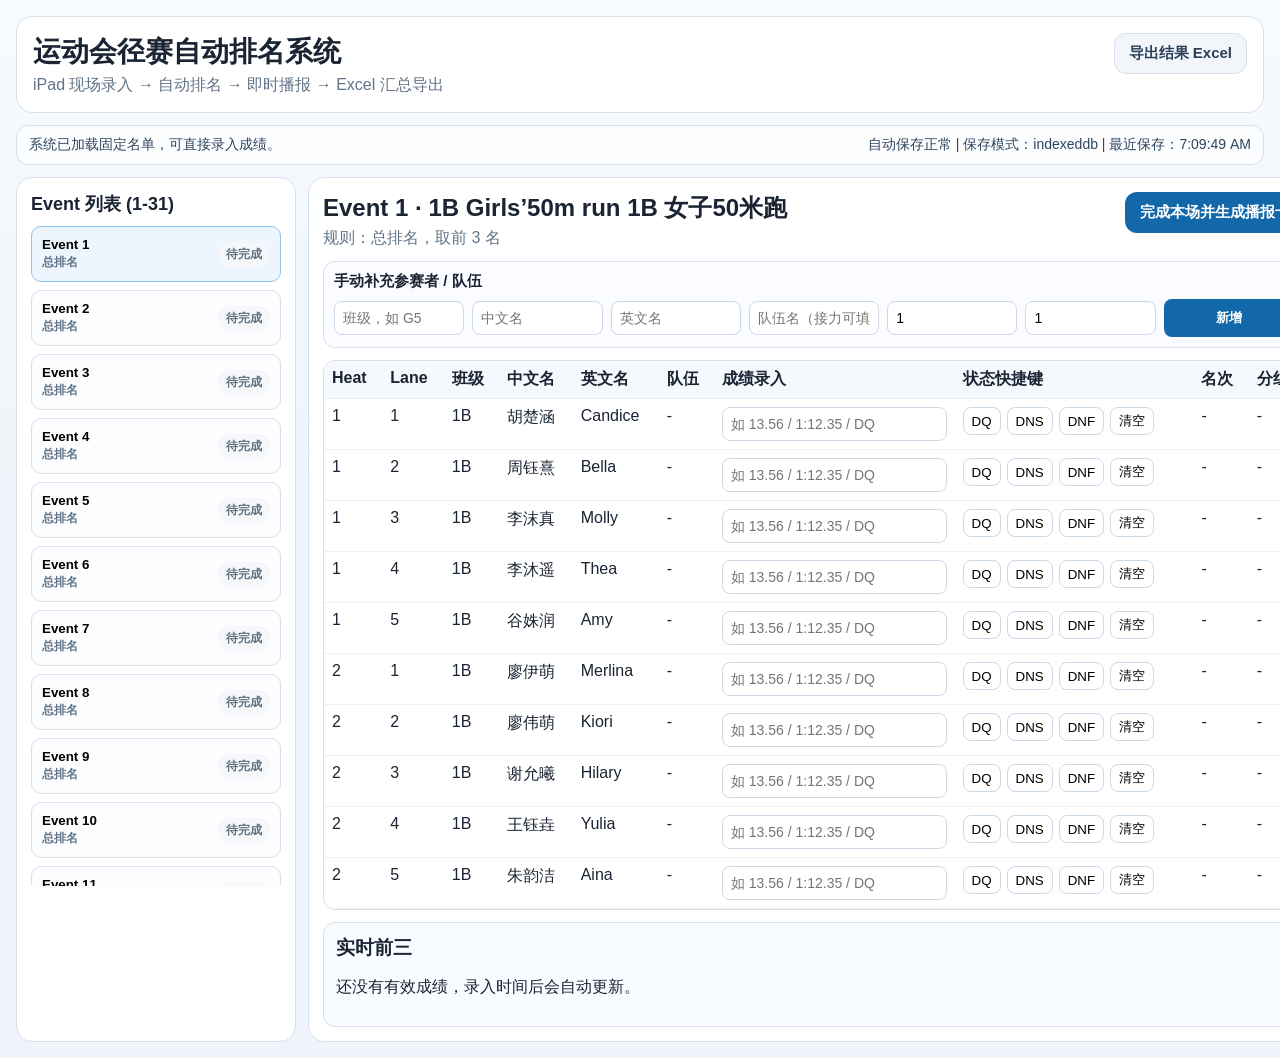
==== index.html @ 1cdc7ba2 "Add files via upload sports-day-ranking-offline" ====
<!doctype html>
<html lang="zh-CN">
  <head>
    <meta charset="UTF-8" />
    <meta name="viewport" content="width=device-width, initial-scale=1.0" />
    <title>运动会径赛自动排名系统</title>
    <script type="module">(function(){const t=document.createElement("link").relList;if(t&&t.supports&&t.supports("modulepreload"))return;for(const a of document.querySelectorAll('link[rel="modulepreload"]'))n(a);new MutationObserver(a=>{for(const i of a)if(i.type==="childList")for(const l of i.addedNodes)l.tagName==="LINK"&&l.rel==="modulepreload"&&n(l)}).observe(document,{childList:!0,subtree:!0});function r(a){const i={};return a.integrity&&(i.integrity=a.integrity),a.referrerPolicy&&(i.referrerPolicy=a.referrerPolicy),a.crossOrigin==="use-credentials"?i.credentials="include":a.crossOrigin==="anonymous"?i.credentials="omit":i.credentials="same-origin",i}function n(a){if(a.ep)return;a.ep=!0;const i=r(a);fetch(a.href,i)}})();function vm(e){return e&&e.__esModule&&Object.prototype.hasOwnProperty.call(e,"default")?e.default:e}var nh={exports:{}},ws={},ah={exports:{}},xe={};/**
 * @license React
 * react.production.min.js
 *
 * Copyright (c) Facebook, Inc. and its affiliates.
 *
 * This source code is licensed under the MIT license found in the
 * LICENSE file in the root directory of this source tree.
 */var Wi=Symbol.for("react.element"),_m=Symbol.for("react.portal"),xm=Symbol.for("react.fragment"),gm=Symbol.for("react.strict_mode"),Em=Symbol.for("react.profiler"),Nm=Symbol.for("react.provider"),wm=Symbol.for("react.context"),ym=Symbol.for("react.forward_ref"),Tm=Symbol.for("react.suspense"),Sm=Symbol.for("react.memo"),Cm=Symbol.for("react.lazy"),nf=Symbol.iterator;function Am(e){return e===null||typeof e!="object"?null:(e=nf&&e[nf]||e["@@iterator"],typeof e=="function"?e:null)}var ih={isMounted:function(){return!1},enqueueForceUpdate:function(){},enqueueReplaceState:function(){},enqueueSetState:function(){}},lh=Object.assign,sh={};function Oa(e,t,r){this.props=e,this.context=t,this.refs=sh,this.updater=r||ih}Oa.prototype.isReactComponent={};Oa.prototype.setState=function(e,t){if(typeof e!="object"&&typeof e!="function"&&e!=null)throw Error("setState(...): takes an object of state variables to update or a function which returns an object of state variables.");this.updater.enqueueSetState(this,e,t,"setState")};Oa.prototype.forceUpdate=function(e){this.updater.enqueueForceUpdate(this,e,"forceUpdate")};function oh(){}oh.prototype=Oa.prototype;function O0(e,t,r){this.props=e,this.context=t,this.refs=sh,this.updater=r||ih}var R0=O0.prototype=new oh;R0.constructor=O0;lh(R0,Oa.prototype);R0.isPureReactComponent=!0;var af=Array.isArray,uh=Object.prototype.hasOwnProperty,D0={current:null},fh={key:!0,ref:!0,__self:!0,__source:!0};function ch(e,t,r){var n,a={},i=null,l=null;if(t!=null)for(n in t.ref!==void 0&&(l=t.ref),t.key!==void 0&&(i=""+t.key),t)uh.call(t,n)&&!fh.hasOwnProperty(n)&&(a[n]=t[n]);var s=arguments.length-2;if(s===1)a.children=r;else if(1<s){for(var o=Array(s),u=0;u<s;u++)o[u]=arguments[u+2];a.children=o}if(e&&e.defaultProps)for(n in s=e.defaultProps,s)a[n]===void 0&&(a[n]=s[n]);return{$$typeof:Wi,type:e,key:i,ref:l,props:a,_owner:D0.current}}function Fm(e,t){return{$$typeof:Wi,type:e.type,key:t,ref:e.ref,props:e.props,_owner:e._owner}}function P0(e){return typeof e=="object"&&e!==null&&e.$$typeof===Wi}function km(e){var t={"=":"=0",":":"=2"};return"$"+e.replace(/[=:]/g,function(r){return t[r]})}var lf=/\/+/g;function qs(e,t){return typeof e=="object"&&e!==null&&e.key!=null?km(""+e.key):t.toString(36)}function Sl(e,t,r,n,a){var i=typeof e;(i==="undefined"||i==="boolean")&&(e=null);var l=!1;if(e===null)l=!0;else switch(i){case"string":case"number":l=!0;break;case"object":switch(e.$$typeof){case Wi:case _m:l=!0}}if(l)return l=e,a=a(l),e=n===""?"."+qs(l,0):n,af(a)?(r="",e!=null&&(r=e.replace(lf,"$&/")+"/"),Sl(a,t,r,"",function(u){return u})):a!=null&&(P0(a)&&(a=Fm(a,r+(!a.key||l&&l.key===a.key?"":(""+a.key).replace(lf,"$&/")+"/")+e)),t.push(a)),1;if(l=0,n=n===""?".":n+":",af(e))for(var s=0;s<e.length;s++){i=e[s];var o=n+qs(i,s);l+=Sl(i,t,r,o,a)}else if(o=Am(e),typeof o=="function")for(e=o.call(e),s=0;!(i=e.next()).done;)i=i.value,o=n+qs(i,s++),l+=Sl(i,t,r,o,a);else if(i==="object")throw t=String(e),Error("Objects are not valid as a React child (found: "+(t==="[object Object]"?"object with keys {"+Object.keys(e).join(", ")+"}":t)+"). If you meant to render a collection of children, use an array instead.");return l}function el(e,t,r){if(e==null)return e;var n=[],a=0;return Sl(e,n,"","",function(i){return t.call(r,i,a++)}),n}function Im(e){if(e._status===-1){var t=e._result;t=t(),t.then(function(r){(e._status===0||e._status===-1)&&(e._status=1,e._result=r)},function(r){(e._status===0||e._status===-1)&&(e._status=2,e._result=r)}),e._status===-1&&(e._status=0,e._result=t)}if(e._status===1)return e._result.default;throw e._result}var kt={current:null},Cl={transition:null},Lm={ReactCurrentDispatcher:kt,ReactCurrentBatchConfig:Cl,ReactCurrentOwner:D0};function hh(){throw Error("act(...) is not supported in production builds of React.")}xe.Children={map:el,forEach:function(e,t,r){el(e,function(){t.apply(this,arguments)},r)},count:function(e){var t=0;return el(e,function(){t++}),t},toArray:function(e){return el(e,function(t){return t})||[]},only:function(e){if(!P0(e))throw Error("React.Children.only expected to receive a single React element child.");return e}};xe.Component=Oa;xe.Fragment=xm;xe.Profiler=Em;xe.PureComponent=O0;xe.StrictMode=gm;xe.Suspense=Tm;xe.__SECRET_INTERNALS_DO_NOT_USE_OR_YOU_WILL_BE_FIRED=Lm;xe.act=hh;xe.cloneElement=function(e,t,r){if(e==null)throw Error("React.cloneElement(...): The argument must be a React element, but you passed "+e+".");var n=lh({},e.props),a=e.key,i=e.ref,l=e._owner;if(t!=null){if(t.ref!==void 0&&(i=t.ref,l=D0.current),t.key!==void 0&&(a=""+t.key),e.type&&e.type.defaultProps)var s=e.type.defaultProps;for(o in t)uh.call(t,o)&&!fh.hasOwnProperty(o)&&(n[o]=t[o]===void 0&&s!==void 0?s[o]:t[o])}var o=arguments.length-2;if(o===1)n.children=r;else if(1<o){s=Array(o);for(var u=0;u<o;u++)s[u]=arguments[u+2];n.children=s}return{$$typeof:Wi,type:e.type,key:a,ref:i,props:n,_owner:l}};xe.createContext=function(e){return e={$$typeof:wm,_currentValue:e,_currentValue2:e,_threadCount:0,Provider:null,Consumer:null,_defaultValue:null,_globalName:null},e.Provider={$$typeof:Nm,_context:e},e.Consumer=e};xe.createElement=ch;xe.createFactory=function(e){var t=ch.bind(null,e);return t.type=e,t};xe.createRef=function(){return{current:null}};xe.forwardRef=function(e){return{$$typeof:ym,render:e}};xe.isValidElement=P0;xe.lazy=function(e){return{$$typeof:Cm,_payload:{_status:-1,_result:e},_init:Im}};xe.memo=function(e,t){return{$$typeof:Sm,type:e,compare:t===void 0?null:t}};xe.startTransition=function(e){var t=Cl.transition;Cl.transition={};try{e()}finally{Cl.transition=t}};xe.unstable_act=hh;xe.useCallback=function(e,t){return kt.current.useCallback(e,t)};xe.useContext=function(e){return kt.current.useContext(e)};xe.useDebugValue=function(){};xe.useDeferredValue=function(e){return kt.current.useDeferredValue(e)};xe.useEffect=function(e,t){return kt.current.useEffect(e,t)};xe.useId=function(){return kt.current.useId()};xe.useImperativeHandle=function(e,t,r){return kt.current.useImperativeHandle(e,t,r)};xe.useInsertionEffect=function(e,t){return kt.current.useInsertionEffect(e,t)};xe.useLayoutEffect=function(e,t){return kt.current.useLayoutEffect(e,t)};xe.useMemo=function(e,t){return kt.current.useMemo(e,t)};xe.useReducer=function(e,t,r){return kt.current.useReducer(e,t,r)};xe.useRef=function(e){return kt.current.useRef(e)};xe.useState=function(e){return kt.current.useState(e)};xe.useSyncExternalStore=function(e,t,r){return kt.current.useSyncExternalStore(e,t,r)};xe.useTransition=function(){return kt.current.useTransition()};xe.version="18.3.1";ah.exports=xe;var qe=ah.exports;const Om=vm(qe);/**
 * @license React
 * react-jsx-runtime.production.min.js
 *
 * Copyright (c) Facebook, Inc. and its affiliates.
 *
 * This source code is licensed under the MIT license found in the
 * LICENSE file in the root directory of this source tree.
 */var Rm=qe,Dm=Symbol.for("react.element"),Pm=Symbol.for("react.fragment"),Mm=Object.prototype.hasOwnProperty,Bm=Rm.__SECRET_INTERNALS_DO_NOT_USE_OR_YOU_WILL_BE_FIRED.ReactCurrentOwner,Gm={key:!0,ref:!0,__self:!0,__source:!0};function dh(e,t,r){var n,a={},i=null,l=null;r!==void 0&&(i=""+r),t.key!==void 0&&(i=""+t.key),t.ref!==void 0&&(l=t.ref);for(n in t)Mm.call(t,n)&&!Gm.hasOwnProperty(n)&&(a[n]=t[n]);if(e&&e.defaultProps)for(n in t=e.defaultProps,t)a[n]===void 0&&(a[n]=t[n]);return{$$typeof:Dm,type:e,key:i,ref:l,props:a,_owner:Bm.current}}ws.Fragment=Pm;ws.jsx=dh;ws.jsxs=dh;nh.exports=ws;var Q=nh.exports,Ro={},ph={exports:{}},Yt={},mh={exports:{}},vh={};/**
 * @license React
 * scheduler.production.min.js
 *
 * Copyright (c) Facebook, Inc. and its affiliates.
 *
 * This source code is licensed under the MIT license found in the
 * LICENSE file in the root directory of this source tree.
 */(function(e){function t(q,fe){var me=q.length;q.push(fe);e:for(;0<me;){var ge=me-1>>>1,A=q[ge];if(0<a(A,fe))q[ge]=fe,q[me]=A,me=ge;else break e}}function r(q){return q.length===0?null:q[0]}function n(q){if(q.length===0)return null;var fe=q[0],me=q.pop();if(me!==fe){q[0]=me;e:for(var ge=0,A=q.length,M=A>>>1;ge<M;){var I=2*(ge+1)-1,k=q[I],V=I+1,ue=q[V];if(0>a(k,me))V<A&&0>a(ue,k)?(q[ge]=ue,q[V]=me,ge=V):(q[ge]=k,q[I]=me,ge=I);else if(V<A&&0>a(ue,me))q[ge]=ue,q[V]=me,ge=V;else break e}}return fe}function a(q,fe){var me=q.sortIndex-fe.sortIndex;return me!==0?me:q.id-fe.id}if(typeof performance=="object"&&typeof performance.now=="function"){var i=performance;e.unstable_now=function(){return i.now()}}else{var l=Date,s=l.now();e.unstable_now=function(){return l.now()-s}}var o=[],u=[],f=1,h=null,c=3,p=!1,_=!1,d=!1,N=typeof setTimeout=="function"?setTimeout:null,g=typeof clearTimeout=="function"?clearTimeout:null,m=typeof setImmediate<"u"?setImmediate:null;typeof navigator<"u"&&navigator.scheduling!==void 0&&navigator.scheduling.isInputPending!==void 0&&navigator.scheduling.isInputPending.bind(navigator.scheduling);function x(q){for(var fe=r(u);fe!==null;){if(fe.callback===null)n(u);else if(fe.startTime<=q)n(u),fe.sortIndex=fe.expirationTime,t(o,fe);else break;fe=r(u)}}function C(q){if(d=!1,x(q),!_)if(r(o)!==null)_=!0,pe(R);else{var fe=r(u);fe!==null&&se(C,fe.startTime-q)}}function R(q,fe){_=!1,d&&(d=!1,g(L),L=-1),p=!0;var me=c;try{for(x(fe),h=r(o);h!==null&&(!(h.expirationTime>fe)||q&&!X());){var ge=h.callback;if(typeof ge=="function"){h.callback=null,c=h.priorityLevel;var A=ge(h.expirationTime<=fe);fe=e.unstable_now(),typeof A=="function"?h.callback=A:h===r(o)&&n(o),x(fe)}else n(o);h=r(o)}if(h!==null)var M=!0;else{var I=r(u);I!==null&&se(C,I.startTime-fe),M=!1}return M}finally{h=null,c=me,p=!1}}var H=!1,F=null,L=-1,O=5,U=-1;function X(){return!(e.unstable_now()-U<O)}function Y(){if(F!==null){var q=e.unstable_now();U=q;var fe=!0;try{fe=F(!0,q)}finally{fe?ne():(H=!1,F=null)}}else H=!1}var ne;if(typeof m=="function")ne=function(){m(Y)};else if(typeof MessageChannel<"u"){var Ee=new MessageChannel,z=Ee.port2;Ee.port1.onmessage=Y,ne=function(){z.postMessage(null)}}else ne=function(){N(Y,0)};function pe(q){F=q,H||(H=!0,ne())}function se(q,fe){L=N(function(){q(e.unstable_now())},fe)}e.unstable_IdlePriority=5,e.unstable_ImmediatePriority=1,e.unstable_LowPriority=4,e.unstable_NormalPriority=3,e.unstable_Profiling=null,e.unstable_UserBlockingPriority=2,e.unstable_cancelCallback=function(q){q.callback=null},e.unstable_continueExecution=function(){_||p||(_=!0,pe(R))},e.unstable_forceFrameRate=function(q){0>q||125<q?console.error("forceFrameRate takes a positive int between 0 and 125, forcing frame rates higher than 125 fps is not supported"):O=0<q?Math.floor(1e3/q):5},e.unstable_getCurrentPriorityLevel=function(){return c},e.unstable_getFirstCallbackNode=function(){return r(o)},e.unstable_next=function(q){switch(c){case 1:case 2:case 3:var fe=3;break;default:fe=c}var me=c;c=fe;try{return q()}finally{c=me}},e.unstable_pauseExecution=function(){},e.unstable_requestPaint=function(){},e.unstable_runWithPriority=function(q,fe){switch(q){case 1:case 2:case 3:case 4:case 5:break;default:q=3}var me=c;c=q;try{return fe()}finally{c=me}},e.unstable_scheduleCallback=function(q,fe,me){var ge=e.unstable_now();switch(typeof me=="object"&&me!==null?(me=me.delay,me=typeof me=="number"&&0<me?ge+me:ge):me=ge,q){case 1:var A=-1;break;case 2:A=250;break;case 5:A=1073741823;break;case 4:A=1e4;break;default:A=5e3}return A=me+A,q={id:f++,callback:fe,priorityLevel:q,startTime:me,expirationTime:A,sortIndex:-1},me>ge?(q.sortIndex=me,t(u,q),r(o)===null&&q===r(u)&&(d?(g(L),L=-1):d=!0,se(C,me-ge))):(q.sortIndex=A,t(o,q),_||p||(_=!0,pe(R))),q},e.unstable_shouldYield=X,e.unstable_wrapCallback=function(q){var fe=c;return function(){var me=c;c=fe;try{return q.apply(this,arguments)}finally{c=me}}}})(vh);mh.exports=vh;var Um=mh.exports;/**
 * @license React
 * react-dom.production.min.js
 *
 * Copyright (c) Facebook, Inc. and its affiliates.
 *
 * This source code is licensed under the MIT license found in the
 * LICENSE file in the root directory of this source tree.
 */var Hm=qe,Xt=Um;function Z(e){for(var t="https://reactjs.org/docs/error-decoder.html?invariant="+e,r=1;r<arguments.length;r++)t+="&args[]="+encodeURIComponent(arguments[r]);return"Minified React error #"+e+"; visit "+t+" for the full message or use the non-minified dev environment for full errors and additional helpful warnings."}var _h=new Set,_i={};function Wn(e,t){ya(e,t),ya(e+"Capture",t)}function ya(e,t){for(_i[e]=t,e=0;e<t.length;e++)_h.add(t[e])}var Gr=!(typeof window>"u"||typeof window.document>"u"||typeof window.document.createElement>"u"),Do=Object.prototype.hasOwnProperty,Wm=/^[:A-Z_a-z\u00C0-\u00D6\u00D8-\u00F6\u00F8-\u02FF\u0370-\u037D\u037F-\u1FFF\u200C-\u200D\u2070-\u218F\u2C00-\u2FEF\u3001-\uD7FF\uF900-\uFDCF\uFDF0-\uFFFD][:A-Z_a-z\u00C0-\u00D6\u00D8-\u00F6\u00F8-\u02FF\u0370-\u037D\u037F-\u1FFF\u200C-\u200D\u2070-\u218F\u2C00-\u2FEF\u3001-\uD7FF\uF900-\uFDCF\uFDF0-\uFFFD\-.0-9\u00B7\u0300-\u036F\u203F-\u2040]*$/,sf={},of={};function zm(e){return Do.call(of,e)?!0:Do.call(sf,e)?!1:Wm.test(e)?of[e]=!0:(sf[e]=!0,!1)}function jm(e,t,r,n){if(r!==null&&r.type===0)return!1;switch(typeof t){case"function":case"symbol":return!0;case"boolean":return n?!1:r!==null?!r.acceptsBooleans:(e=e.toLowerCase().slice(0,5),e!=="data-"&&e!=="aria-");default:return!1}}function Vm(e,t,r,n){if(t===null||typeof t>"u"||jm(e,t,r,n))return!0;if(n)return!1;if(r!==null)switch(r.type){case 3:return!t;case 4:return t===!1;case 5:return isNaN(t);case 6:return isNaN(t)||1>t}return!1}function It(e,t,r,n,a,i,l){this.acceptsBooleans=t===2||t===3||t===4,this.attributeName=n,this.attributeNamespace=a,this.mustUseProperty=r,this.propertyName=e,this.type=t,this.sanitizeURL=i,this.removeEmptyString=l}var pt={};"children dangerouslySetInnerHTML defaultValue defaultChecked innerHTML suppressContentEditableWarning suppressHydrationWarning style".split(" ").forEach(function(e){pt[e]=new It(e,0,!1,e,null,!1,!1)});[["acceptCharset","accept-charset"],["className","class"],["htmlFor","for"],["httpEquiv","http-equiv"]].forEach(function(e){var t=e[0];pt[t]=new It(t,1,!1,e[1],null,!1,!1)});["contentEditable","draggable","spellCheck","value"].forEach(function(e){pt[e]=new It(e,2,!1,e.toLowerCase(),null,!1,!1)});["autoReverse","externalResourcesRequired","focusable","preserveAlpha"].forEach(function(e){pt[e]=new It(e,2,!1,e,null,!1,!1)});"allowFullScreen async autoFocus autoPlay controls default defer disabled disablePictureInPicture disableRemotePlayback formNoValidate hidden loop noModule noValidate open playsInline readOnly required reversed scoped seamless itemScope".split(" ").forEach(function(e){pt[e]=new It(e,3,!1,e.toLowerCase(),null,!1,!1)});["checked","multiple","muted","selected"].forEach(function(e){pt[e]=new It(e,3,!0,e,null,!1,!1)});["capture","download"].forEach(function(e){pt[e]=new It(e,4,!1,e,null,!1,!1)});["cols","rows","size","span"].forEach(function(e){pt[e]=new It(e,6,!1,e,null,!1,!1)});["rowSpan","start"].forEach(function(e){pt[e]=new It(e,5,!1,e.toLowerCase(),null,!1,!1)});var M0=/[\-:]([a-z])/g;function B0(e){return e[1].toUpperCase()}"accent-height alignment-baseline arabic-form baseline-shift cap-height clip-path clip-rule color-interpolation color-interpolation-filters color-profile color-rendering dominant-baseline enable-background fill-opacity fill-rule flood-color flood-opacity font-family font-size font-size-adjust font-stretch font-style font-variant font-weight glyph-name glyph-orientation-horizontal glyph-orientation-vertical horiz-adv-x horiz-origin-x image-rendering letter-spacing lighting-color marker-end marker-mid marker-start overline-position overline-thickness paint-order panose-1 pointer-events rendering-intent shape-rendering stop-color stop-opacity strikethrough-position strikethrough-thickness stroke-dasharray stroke-dashoffset stroke-linecap stroke-linejoin stroke-miterlimit stroke-opacity stroke-width text-anchor text-decoration text-rendering underline-position underline-thickness unicode-bidi unicode-range units-per-em v-alphabetic v-hanging v-ideographic v-mathematical vector-effect vert-adv-y vert-origin-x vert-origin-y word-spacing writing-mode xmlns:xlink x-height".split(" ").forEach(function(e){var t=e.replace(M0,B0);pt[t]=new It(t,1,!1,e,null,!1,!1)});"xlink:actuate xlink:arcrole xlink:role xlink:show xlink:title xlink:type".split(" ").forEach(function(e){var t=e.replace(M0,B0);pt[t]=new It(t,1,!1,e,"http://www.w3.org/1999/xlink",!1,!1)});["xml:base","xml:lang","xml:space"].forEach(function(e){var t=e.replace(M0,B0);pt[t]=new It(t,1,!1,e,"http://www.w3.org/XML/1998/namespace",!1,!1)});["tabIndex","crossOrigin"].forEach(function(e){pt[e]=new It(e,1,!1,e.toLowerCase(),null,!1,!1)});pt.xlinkHref=new It("xlinkHref",1,!1,"xlink:href","http://www.w3.org/1999/xlink",!0,!1);["src","href","action","formAction"].forEach(function(e){pt[e]=new It(e,1,!1,e.toLowerCase(),null,!0,!0)});function G0(e,t,r,n){var a=pt.hasOwnProperty(t)?pt[t]:null;(a!==null?a.type!==0:n||!(2<t.length)||t[0]!=="o"&&t[0]!=="O"||t[1]!=="n"&&t[1]!=="N")&&(Vm(t,r,a,n)&&(r=null),n||a===null?zm(t)&&(r===null?e.removeAttribute(t):e.setAttribute(t,""+r)):a.mustUseProperty?e[a.propertyName]=r===null?a.type===3?!1:"":r:(t=a.attributeName,n=a.attributeNamespace,r===null?e.removeAttribute(t):(a=a.type,r=a===3||a===4&&r===!0?"":""+r,n?e.setAttributeNS(n,t,r):e.setAttribute(t,r))))}var Vr=Hm.__SECRET_INTERNALS_DO_NOT_USE_OR_YOU_WILL_BE_FIRED,tl=Symbol.for("react.element"),ea=Symbol.for("react.portal"),ta=Symbol.for("react.fragment"),U0=Symbol.for("react.strict_mode"),Po=Symbol.for("react.profiler"),xh=Symbol.for("react.provider"),gh=Symbol.for("react.context"),H0=Symbol.for("react.forward_ref"),Mo=Symbol.for("react.suspense"),Bo=Symbol.for("react.suspense_list"),W0=Symbol.for("react.memo"),Yr=Symbol.for("react.lazy"),Eh=Symbol.for("react.offscreen"),uf=Symbol.iterator;function za(e){return e===null||typeof e!="object"?null:(e=uf&&e[uf]||e["@@iterator"],typeof e=="function"?e:null)}var ze=Object.assign,bs;function Za(e){if(bs===void 0)try{throw Error()}catch(r){var t=r.stack.trim().match(/\n( *(at )?)/);bs=t&&t[1]||""}return`
`+bs+e}var eo=!1;function to(e,t){if(!e||eo)return"";eo=!0;var r=Error.prepareStackTrace;Error.prepareStackTrace=void 0;try{if(t)if(t=function(){throw Error()},Object.defineProperty(t.prototype,"props",{set:function(){throw Error()}}),typeof Reflect=="object"&&Reflect.construct){try{Reflect.construct(t,[])}catch(u){var n=u}Reflect.construct(e,[],t)}else{try{t.call()}catch(u){n=u}e.call(t.prototype)}else{try{throw Error()}catch(u){n=u}e()}}catch(u){if(u&&n&&typeof u.stack=="string"){for(var a=u.stack.split(`
`),i=n.stack.split(`
`),l=a.length-1,s=i.length-1;1<=l&&0<=s&&a[l]!==i[s];)s--;for(;1<=l&&0<=s;l--,s--)if(a[l]!==i[s]){if(l!==1||s!==1)do if(l--,s--,0>s||a[l]!==i[s]){var o=`
`+a[l].replace(" at new "," at ");return e.displayName&&o.includes("<anonymous>")&&(o=o.replace("<anonymous>",e.displayName)),o}while(1<=l&&0<=s);break}}}finally{eo=!1,Error.prepareStackTrace=r}return(e=e?e.displayName||e.name:"")?Za(e):""}function $m(e){switch(e.tag){case 5:return Za(e.type);case 16:return Za("Lazy");case 13:return Za("Suspense");case 19:return Za("SuspenseList");case 0:case 2:case 15:return e=to(e.type,!1),e;case 11:return e=to(e.type.render,!1),e;case 1:return e=to(e.type,!0),e;default:return""}}function Go(e){if(e==null)return null;if(typeof e=="function")return e.displayName||e.name||null;if(typeof e=="string")return e;switch(e){case ta:return"Fragment";case ea:return"Portal";case Po:return"Profiler";case U0:return"StrictMode";case Mo:return"Suspense";case Bo:return"SuspenseList"}if(typeof e=="object")switch(e.$$typeof){case gh:return(e.displayName||"Context")+".Consumer";case xh:return(e._context.displayName||"Context")+".Provider";case H0:var t=e.render;return e=e.displayName,e||(e=t.displayName||t.name||"",e=e!==""?"ForwardRef("+e+")":"ForwardRef"),e;case W0:return t=e.displayName||null,t!==null?t:Go(e.type)||"Memo";case Yr:t=e._payload,e=e._init;try{return Go(e(t))}catch{}}return null}function Xm(e){var t=e.type;switch(e.tag){case 24:return"Cache";case 9:return(t.displayName||"Context")+".Consumer";case 10:return(t._context.displayName||"Context")+".Provider";case 18:return"DehydratedFragment";case 11:return e=t.render,e=e.displayName||e.name||"",t.displayName||(e!==""?"ForwardRef("+e+")":"ForwardRef");case 7:return"Fragment";case 5:return t;case 4:return"Portal";case 3:return"Root";case 6:return"Text";case 16:return Go(t);case 8:return t===U0?"StrictMode":"Mode";case 22:return"Offscreen";case 12:return"Profiler";case 21:return"Scope";case 13:return"Suspense";case 19:return"SuspenseList";case 25:return"TracingMarker";case 1:case 0:case 17:case 2:case 14:case 15:if(typeof t=="function")return t.displayName||t.name||null;if(typeof t=="string")return t}return null}function cn(e){switch(typeof e){case"boolean":case"number":case"string":case"undefined":return e;case"object":return e;default:return""}}function Nh(e){var t=e.type;return(e=e.nodeName)&&e.toLowerCase()==="input"&&(t==="checkbox"||t==="radio")}function Km(e){var t=Nh(e)?"checked":"value",r=Object.getOwnPropertyDescriptor(e.constructor.prototype,t),n=""+e[t];if(!e.hasOwnProperty(t)&&typeof r<"u"&&typeof r.get=="function"&&typeof r.set=="function"){var a=r.get,i=r.set;return Object.defineProperty(e,t,{configurable:!0,get:function(){return a.call(this)},set:function(l){n=""+l,i.call(this,l)}}),Object.defineProperty(e,t,{enumerable:r.enumerable}),{getValue:function(){return n},setValue:function(l){n=""+l},stopTracking:function(){e._valueTracker=null,delete e[t]}}}}function rl(e){e._valueTracker||(e._valueTracker=Km(e))}function wh(e){if(!e)return!1;var t=e._valueTracker;if(!t)return!0;var r=t.getValue(),n="";return e&&(n=Nh(e)?e.checked?"true":"false":e.value),e=n,e!==r?(t.setValue(e),!0):!1}function Bl(e){if(e=e||(typeof document<"u"?document:void 0),typeof e>"u")return null;try{return e.activeElement||e.body}catch{return e.body}}function Uo(e,t){var r=t.checked;return ze({},t,{defaultChecked:void 0,defaultValue:void 0,value:void 0,checked:r??e._wrapperState.initialChecked})}function ff(e,t){var r=t.defaultValue==null?"":t.defaultValue,n=t.checked!=null?t.checked:t.defaultChecked;r=cn(t.value!=null?t.value:r),e._wrapperState={initialChecked:n,initialValue:r,controlled:t.type==="checkbox"||t.type==="radio"?t.checked!=null:t.value!=null}}function yh(e,t){t=t.checked,t!=null&&G0(e,"checked",t,!1)}function Ho(e,t){yh(e,t);var r=cn(t.value),n=t.type;if(r!=null)n==="number"?(r===0&&e.value===""||e.value!=r)&&(e.value=""+r):e.value!==""+r&&(e.value=""+r);else if(n==="submit"||n==="reset"){e.removeAttribute("value");return}t.hasOwnProperty("value")?Wo(e,t.type,r):t.hasOwnProperty("defaultValue")&&Wo(e,t.type,cn(t.defaultValue)),t.checked==null&&t.defaultChecked!=null&&(e.defaultChecked=!!t.defaultChecked)}function cf(e,t,r){if(t.hasOwnProperty("value")||t.hasOwnProperty("defaultValue")){var n=t.type;if(!(n!=="submit"&&n!=="reset"||t.value!==void 0&&t.value!==null))return;t=""+e._wrapperState.initialValue,r||t===e.value||(e.value=t),e.defaultValue=t}r=e.name,r!==""&&(e.name=""),e.defaultChecked=!!e._wrapperState.initialChecked,r!==""&&(e.name=r)}function Wo(e,t,r){(t!=="number"||Bl(e.ownerDocument)!==e)&&(r==null?e.defaultValue=""+e._wrapperState.initialValue:e.defaultValue!==""+r&&(e.defaultValue=""+r))}var qa=Array.isArray;function da(e,t,r,n){if(e=e.options,t){t={};for(var a=0;a<r.length;a++)t["$"+r[a]]=!0;for(r=0;r<e.length;r++)a=t.hasOwnProperty("$"+e[r].value),e[r].selected!==a&&(e[r].selected=a),a&&n&&(e[r].defaultSelected=!0)}else{for(r=""+cn(r),t=null,a=0;a<e.length;a++){if(e[a].value===r){e[a].selected=!0,n&&(e[a].defaultSelected=!0);return}t!==null||e[a].disabled||(t=e[a])}t!==null&&(t.selected=!0)}}function zo(e,t){if(t.dangerouslySetInnerHTML!=null)throw Error(Z(91));return ze({},t,{value:void 0,defaultValue:void 0,children:""+e._wrapperState.initialValue})}function hf(e,t){var r=t.value;if(r==null){if(r=t.children,t=t.defaultValue,r!=null){if(t!=null)throw Error(Z(92));if(qa(r)){if(1<r.length)throw Error(Z(93));r=r[0]}t=r}t==null&&(t=""),r=t}e._wrapperState={initialValue:cn(r)}}function Th(e,t){var r=cn(t.value),n=cn(t.defaultValue);r!=null&&(r=""+r,r!==e.value&&(e.value=r),t.defaultValue==null&&e.defaultValue!==r&&(e.defaultValue=r)),n!=null&&(e.defaultValue=""+n)}function df(e){var t=e.textContent;t===e._wrapperState.initialValue&&t!==""&&t!==null&&(e.value=t)}function Sh(e){switch(e){case"svg":return"http://www.w3.org/2000/svg";case"math":return"http://www.w3.org/1998/Math/MathML";default:return"http://www.w3.org/1999/xhtml"}}function jo(e,t){return e==null||e==="http://www.w3.org/1999/xhtml"?Sh(t):e==="http://www.w3.org/2000/svg"&&t==="foreignObject"?"http://www.w3.org/1999/xhtml":e}var nl,Ch=function(e){return typeof MSApp<"u"&&MSApp.execUnsafeLocalFunction?function(t,r,n,a){MSApp.execUnsafeLocalFunction(function(){return e(t,r,n,a)})}:e}(function(e,t){if(e.namespaceURI!=="http://www.w3.org/2000/svg"||"innerHTML"in e)e.innerHTML=t;else{for(nl=nl||document.createElement("div"),nl.innerHTML="<svg>"+t.valueOf().toString()+"</svg>",t=nl.firstChild;e.firstChild;)e.removeChild(e.firstChild);for(;t.firstChild;)e.appendChild(t.firstChild)}});function xi(e,t){if(t){var r=e.firstChild;if(r&&r===e.lastChild&&r.nodeType===3){r.nodeValue=t;return}}e.textContent=t}var ri={animationIterationCount:!0,aspectRatio:!0,borderImageOutset:!0,borderImageSlice:!0,borderImageWidth:!0,boxFlex:!0,boxFlexGroup:!0,boxOrdinalGroup:!0,columnCount:!0,columns:!0,flex:!0,flexGrow:!0,flexPositive:!0,flexShrink:!0,flexNegative:!0,flexOrder:!0,gridArea:!0,gridRow:!0,gridRowEnd:!0,gridRowSpan:!0,gridRowStart:!0,gridColumn:!0,gridColumnEnd:!0,gridColumnSpan:!0,gridColumnStart:!0,fontWeight:!0,lineClamp:!0,lineHeight:!0,opacity:!0,order:!0,orphans:!0,tabSize:!0,widows:!0,zIndex:!0,zoom:!0,fillOpacity:!0,floodOpacity:!0,stopOpacity:!0,strokeDasharray:!0,strokeDashoffset:!0,strokeMiterlimit:!0,strokeOpacity:!0,strokeWidth:!0},Ym=["Webkit","ms","Moz","O"];Object.keys(ri).forEach(function(e){Ym.forEach(function(t){t=t+e.charAt(0).toUpperCase()+e.substring(1),ri[t]=ri[e]})});function Ah(e,t,r){return t==null||typeof t=="boolean"||t===""?"":r||typeof t!="number"||t===0||ri.hasOwnProperty(e)&&ri[e]?(""+t).trim():t+"px"}function Fh(e,t){e=e.style;for(var r in t)if(t.hasOwnProperty(r)){var n=r.indexOf("--")===0,a=Ah(r,t[r],n);r==="float"&&(r="cssFloat"),n?e.setProperty(r,a):e[r]=a}}var Qm=ze({menuitem:!0},{area:!0,base:!0,br:!0,col:!0,embed:!0,hr:!0,img:!0,input:!0,keygen:!0,link:!0,meta:!0,param:!0,source:!0,track:!0,wbr:!0});function Vo(e,t){if(t){if(Qm[e]&&(t.children!=null||t.dangerouslySetInnerHTML!=null))throw Error(Z(137,e));if(t.dangerouslySetInnerHTML!=null){if(t.children!=null)throw Error(Z(60));if(typeof t.dangerouslySetInnerHTML!="object"||!("__html"in t.dangerouslySetInnerHTML))throw Error(Z(61))}if(t.style!=null&&typeof t.style!="object")throw Error(Z(62))}}function $o(e,t){if(e.indexOf("-")===-1)return typeof t.is=="string";switch(e){case"annotation-xml":case"color-profile":case"font-face":case"font-face-src":case"font-face-uri":case"font-face-format":case"font-face-name":case"missing-glyph":return!1;default:return!0}}var Xo=null;function z0(e){return e=e.target||e.srcElement||window,e.correspondingUseElement&&(e=e.correspondingUseElement),e.nodeType===3?e.parentNode:e}var Ko=null,pa=null,ma=null;function pf(e){if(e=Vi(e)){if(typeof Ko!="function")throw Error(Z(280));var t=e.stateNode;t&&(t=As(t),Ko(e.stateNode,e.type,t))}}function kh(e){pa?ma?ma.push(e):ma=[e]:pa=e}function Ih(){if(pa){var e=pa,t=ma;if(ma=pa=null,pf(e),t)for(e=0;e<t.length;e++)pf(t[e])}}function Lh(e,t){return e(t)}function Oh(){}var ro=!1;function Rh(e,t,r){if(ro)return e(t,r);ro=!0;try{return Lh(e,t,r)}finally{ro=!1,(pa!==null||ma!==null)&&(Oh(),Ih())}}function gi(e,t){var r=e.stateNode;if(r===null)return null;var n=As(r);if(n===null)return null;r=n[t];e:switch(t){case"onClick":case"onClickCapture":case"onDoubleClick":case"onDoubleClickCapture":case"onMouseDown":case"onMouseDownCapture":case"onMouseMove":case"onMouseMoveCapture":case"onMouseUp":case"onMouseUpCapture":case"onMouseEnter":(n=!n.disabled)||(e=e.type,n=!(e==="button"||e==="input"||e==="select"||e==="textarea")),e=!n;break e;default:e=!1}if(e)return null;if(r&&typeof r!="function")throw Error(Z(231,t,typeof r));return r}var Yo=!1;if(Gr)try{var ja={};Object.defineProperty(ja,"passive",{get:function(){Yo=!0}}),window.addEventListener("test",ja,ja),window.removeEventListener("test",ja,ja)}catch{Yo=!1}function Jm(e,t,r,n,a,i,l,s,o){var u=Array.prototype.slice.call(arguments,3);try{t.apply(r,u)}catch(f){this.onError(f)}}var ni=!1,Gl=null,Ul=!1,Qo=null,Zm={onError:function(e){ni=!0,Gl=e}};function qm(e,t,r,n,a,i,l,s,o){ni=!1,Gl=null,Jm.apply(Zm,arguments)}function bm(e,t,r,n,a,i,l,s,o){if(qm.apply(this,arguments),ni){if(ni){var u=Gl;ni=!1,Gl=null}else throw Error(Z(198));Ul||(Ul=!0,Qo=u)}}function zn(e){var t=e,r=e;if(e.alternate)for(;t.return;)t=t.return;else{e=t;do t=e,t.flags&4098&&(r=t.return),e=t.return;while(e)}return t.tag===3?r:null}function Dh(e){if(e.tag===13){var t=e.memoizedState;if(t===null&&(e=e.alternate,e!==null&&(t=e.memoizedState)),t!==null)return t.dehydrated}return null}function mf(e){if(zn(e)!==e)throw Error(Z(188))}function ev(e){var t=e.alternate;if(!t){if(t=zn(e),t===null)throw Error(Z(188));return t!==e?null:e}for(var r=e,n=t;;){var a=r.return;if(a===null)break;var i=a.alternate;if(i===null){if(n=a.return,n!==null){r=n;continue}break}if(a.child===i.child){for(i=a.child;i;){if(i===r)return mf(a),e;if(i===n)return mf(a),t;i=i.sibling}throw Error(Z(188))}if(r.return!==n.return)r=a,n=i;else{for(var l=!1,s=a.child;s;){if(s===r){l=!0,r=a,n=i;break}if(s===n){l=!0,n=a,r=i;break}s=s.sibling}if(!l){for(s=i.child;s;){if(s===r){l=!0,r=i,n=a;break}if(s===n){l=!0,n=i,r=a;break}s=s.sibling}if(!l)throw Error(Z(189))}}if(r.alternate!==n)throw Error(Z(190))}if(r.tag!==3)throw Error(Z(188));return r.stateNode.current===r?e:t}function Ph(e){return e=ev(e),e!==null?Mh(e):null}function Mh(e){if(e.tag===5||e.tag===6)return e;for(e=e.child;e!==null;){var t=Mh(e);if(t!==null)return t;e=e.sibling}return null}var Bh=Xt.unstable_scheduleCallback,vf=Xt.unstable_cancelCallback,tv=Xt.unstable_shouldYield,rv=Xt.unstable_requestPaint,Ke=Xt.unstable_now,nv=Xt.unstable_getCurrentPriorityLevel,j0=Xt.unstable_ImmediatePriority,Gh=Xt.unstable_UserBlockingPriority,Hl=Xt.unstable_NormalPriority,av=Xt.unstable_LowPriority,Uh=Xt.unstable_IdlePriority,ys=null,Tr=null;function iv(e){if(Tr&&typeof Tr.onCommitFiberRoot=="function")try{Tr.onCommitFiberRoot(ys,e,void 0,(e.current.flags&128)===128)}catch{}}var pr=Math.clz32?Math.clz32:ov,lv=Math.log,sv=Math.LN2;function ov(e){return e>>>=0,e===0?32:31-(lv(e)/sv|0)|0}var al=64,il=4194304;function ba(e){switch(e&-e){case 1:return 1;case 2:return 2;case 4:return 4;case 8:return 8;case 16:return 16;case 32:return 32;case 64:case 128:case 256:case 512:case 1024:case 2048:case 4096:case 8192:case 16384:case 32768:case 65536:case 131072:case 262144:case 524288:case 1048576:case 2097152:return e&4194240;case 4194304:case 8388608:case 16777216:case 33554432:case 67108864:return e&130023424;case 134217728:return 134217728;case 268435456:return 268435456;case 536870912:return 536870912;case 1073741824:return 1073741824;default:return e}}function Wl(e,t){var r=e.pendingLanes;if(r===0)return 0;var n=0,a=e.suspendedLanes,i=e.pingedLanes,l=r&268435455;if(l!==0){var s=l&~a;s!==0?n=ba(s):(i&=l,i!==0&&(n=ba(i)))}else l=r&~a,l!==0?n=ba(l):i!==0&&(n=ba(i));if(n===0)return 0;if(t!==0&&t!==n&&!(t&a)&&(a=n&-n,i=t&-t,a>=i||a===16&&(i&4194240)!==0))return t;if(n&4&&(n|=r&16),t=e.entangledLanes,t!==0)for(e=e.entanglements,t&=n;0<t;)r=31-pr(t),a=1<<r,n|=e[r],t&=~a;return n}function uv(e,t){switch(e){case 1:case 2:case 4:return t+250;case 8:case 16:case 32:case 64:case 128:case 256:case 512:case 1024:case 2048:case 4096:case 8192:case 16384:case 32768:case 65536:case 131072:case 262144:case 524288:case 1048576:case 2097152:return t+5e3;case 4194304:case 8388608:case 16777216:case 33554432:case 67108864:return-1;case 134217728:case 268435456:case 536870912:case 1073741824:return-1;default:return-1}}function fv(e,t){for(var r=e.suspendedLanes,n=e.pingedLanes,a=e.expirationTimes,i=e.pendingLanes;0<i;){var l=31-pr(i),s=1<<l,o=a[l];o===-1?(!(s&r)||s&n)&&(a[l]=uv(s,t)):o<=t&&(e.expiredLanes|=s),i&=~s}}function Jo(e){return e=e.pendingLanes&-1073741825,e!==0?e:e&1073741824?1073741824:0}function Hh(){var e=al;return al<<=1,!(al&4194240)&&(al=64),e}function no(e){for(var t=[],r=0;31>r;r++)t.push(e);return t}function zi(e,t,r){e.pendingLanes|=t,t!==536870912&&(e.suspendedLanes=0,e.pingedLanes=0),e=e.eventTimes,t=31-pr(t),e[t]=r}function cv(e,t){var r=e.pendingLanes&~t;e.pendingLanes=t,e.suspendedLanes=0,e.pingedLanes=0,e.expiredLanes&=t,e.mutableReadLanes&=t,e.entangledLanes&=t,t=e.entanglements;var n=e.eventTimes;for(e=e.expirationTimes;0<r;){var a=31-pr(r),i=1<<a;t[a]=0,n[a]=-1,e[a]=-1,r&=~i}}function V0(e,t){var r=e.entangledLanes|=t;for(e=e.entanglements;r;){var n=31-pr(r),a=1<<n;a&t|e[n]&t&&(e[n]|=t),r&=~a}}var ke=0;function Wh(e){return e&=-e,1<e?4<e?e&268435455?16:536870912:4:1}var zh,$0,jh,Vh,$h,Zo=!1,ll=[],rn=null,nn=null,an=null,Ei=new Map,Ni=new Map,Jr=[],hv="mousedown mouseup touchcancel touchend touchstart auxclick dblclick pointercancel pointerdown pointerup dragend dragstart drop compositionend compositionstart keydown keypress keyup input textInput copy cut paste click change contextmenu reset submit".split(" ");function _f(e,t){switch(e){case"focusin":case"focusout":rn=null;break;case"dragenter":case"dragleave":nn=null;break;case"mouseover":case"mouseout":an=null;break;case"pointerover":case"pointerout":Ei.delete(t.pointerId);break;case"gotpointercapture":case"lostpointercapture":Ni.delete(t.pointerId)}}function Va(e,t,r,n,a,i){return e===null||e.nativeEvent!==i?(e={blockedOn:t,domEventName:r,eventSystemFlags:n,nativeEvent:i,targetContainers:[a]},t!==null&&(t=Vi(t),t!==null&&$0(t)),e):(e.eventSystemFlags|=n,t=e.targetContainers,a!==null&&t.indexOf(a)===-1&&t.push(a),e)}function dv(e,t,r,n,a){switch(t){case"focusin":return rn=Va(rn,e,t,r,n,a),!0;case"dragenter":return nn=Va(nn,e,t,r,n,a),!0;case"mouseover":return an=Va(an,e,t,r,n,a),!0;case"pointerover":var i=a.pointerId;return Ei.set(i,Va(Ei.get(i)||null,e,t,r,n,a)),!0;case"gotpointercapture":return i=a.pointerId,Ni.set(i,Va(Ni.get(i)||null,e,t,r,n,a)),!0}return!1}function Xh(e){var t=An(e.target);if(t!==null){var r=zn(t);if(r!==null){if(t=r.tag,t===13){if(t=Dh(r),t!==null){e.blockedOn=t,$h(e.priority,function(){jh(r)});return}}else if(t===3&&r.stateNode.current.memoizedState.isDehydrated){e.blockedOn=r.tag===3?r.stateNode.containerInfo:null;return}}}e.blockedOn=null}function Al(e){if(e.blockedOn!==null)return!1;for(var t=e.targetContainers;0<t.length;){var r=qo(e.domEventName,e.eventSystemFlags,t[0],e.nativeEvent);if(r===null){r=e.nativeEvent;var n=new r.constructor(r.type,r);Xo=n,r.target.dispatchEvent(n),Xo=null}else return t=Vi(r),t!==null&&$0(t),e.blockedOn=r,!1;t.shift()}return!0}function xf(e,t,r){Al(e)&&r.delete(t)}function pv(){Zo=!1,rn!==null&&Al(rn)&&(rn=null),nn!==null&&Al(nn)&&(nn=null),an!==null&&Al(an)&&(an=null),Ei.forEach(xf),Ni.forEach(xf)}function $a(e,t){e.blockedOn===t&&(e.blockedOn=null,Zo||(Zo=!0,Xt.unstable_scheduleCallback(Xt.unstable_NormalPriority,pv)))}function wi(e){function t(a){return $a(a,e)}if(0<ll.length){$a(ll[0],e);for(var r=1;r<ll.length;r++){var n=ll[r];n.blockedOn===e&&(n.blockedOn=null)}}for(rn!==null&&$a(rn,e),nn!==null&&$a(nn,e),an!==null&&$a(an,e),Ei.forEach(t),Ni.forEach(t),r=0;r<Jr.length;r++)n=Jr[r],n.blockedOn===e&&(n.blockedOn=null);for(;0<Jr.length&&(r=Jr[0],r.blockedOn===null);)Xh(r),r.blockedOn===null&&Jr.shift()}var va=Vr.ReactCurrentBatchConfig,zl=!0;function mv(e,t,r,n){var a=ke,i=va.transition;va.transition=null;try{ke=1,X0(e,t,r,n)}finally{ke=a,va.transition=i}}function vv(e,t,r,n){var a=ke,i=va.transition;va.transition=null;try{ke=4,X0(e,t,r,n)}finally{ke=a,va.transition=i}}function X0(e,t,r,n){if(zl){var a=qo(e,t,r,n);if(a===null)po(e,t,n,jl,r),_f(e,n);else if(dv(a,e,t,r,n))n.stopPropagation();else if(_f(e,n),t&4&&-1<hv.indexOf(e)){for(;a!==null;){var i=Vi(a);if(i!==null&&zh(i),i=qo(e,t,r,n),i===null&&po(e,t,n,jl,r),i===a)break;a=i}a!==null&&n.stopPropagation()}else po(e,t,n,null,r)}}var jl=null;function qo(e,t,r,n){if(jl=null,e=z0(n),e=An(e),e!==null)if(t=zn(e),t===null)e=null;else if(r=t.tag,r===13){if(e=Dh(t),e!==null)return e;e=null}else if(r===3){if(t.stateNode.current.memoizedState.isDehydrated)return t.tag===3?t.stateNode.containerInfo:null;e=null}else t!==e&&(e=null);return jl=e,null}function Kh(e){switch(e){case"cancel":case"click":case"close":case"contextmenu":case"copy":case"cut":case"auxclick":case"dblclick":case"dragend":case"dragstart":case"drop":case"focusin":case"focusout":case"input":case"invalid":case"keydown":case"keypress":case"keyup":case"mousedown":case"mouseup":case"paste":case"pause":case"play":case"pointercancel":case"pointerdown":case"pointerup":case"ratechange":case"reset":case"resize":case"seeked":case"submit":case"touchcancel":case"touchend":case"touchstart":case"volumechange":case"change":case"selectionchange":case"textInput":case"compositionstart":case"compositionend":case"compositionupdate":case"beforeblur":case"afterblur":case"beforeinput":case"blur":case"fullscreenchange":case"focus":case"hashchange":case"popstate":case"select":case"selectstart":return 1;case"drag":case"dragenter":case"dragexit":case"dragleave":case"dragover":case"mousemove":case"mouseout":case"mouseover":case"pointermove":case"pointerout":case"pointerover":case"scroll":case"toggle":case"touchmove":case"wheel":case"mouseenter":case"mouseleave":case"pointerenter":case"pointerleave":return 4;case"message":switch(nv()){case j0:return 1;case Gh:return 4;case Hl:case av:return 16;case Uh:return 536870912;default:return 16}default:return 16}}var qr=null,K0=null,Fl=null;function Yh(){if(Fl)return Fl;var e,t=K0,r=t.length,n,a="value"in qr?qr.value:qr.textContent,i=a.length;for(e=0;e<r&&t[e]===a[e];e++);var l=r-e;for(n=1;n<=l&&t[r-n]===a[i-n];n++);return Fl=a.slice(e,1<n?1-n:void 0)}function kl(e){var t=e.keyCode;return"charCode"in e?(e=e.charCode,e===0&&t===13&&(e=13)):e=t,e===10&&(e=13),32<=e||e===13?e:0}function sl(){return!0}function gf(){return!1}function Qt(e){function t(r,n,a,i,l){this._reactName=r,this._targetInst=a,this.type=n,this.nativeEvent=i,this.target=l,this.currentTarget=null;for(var s in e)e.hasOwnProperty(s)&&(r=e[s],this[s]=r?r(i):i[s]);return this.isDefaultPrevented=(i.defaultPrevented!=null?i.defaultPrevented:i.returnValue===!1)?sl:gf,this.isPropagationStopped=gf,this}return ze(t.prototype,{preventDefault:function(){this.defaultPrevented=!0;var r=this.nativeEvent;r&&(r.preventDefault?r.preventDefault():typeof r.returnValue!="unknown"&&(r.returnValue=!1),this.isDefaultPrevented=sl)},stopPropagation:function(){var r=this.nativeEvent;r&&(r.stopPropagation?r.stopPropagation():typeof r.cancelBubble!="unknown"&&(r.cancelBubble=!0),this.isPropagationStopped=sl)},persist:function(){},isPersistent:sl}),t}var Ra={eventPhase:0,bubbles:0,cancelable:0,timeStamp:function(e){return e.timeStamp||Date.now()},defaultPrevented:0,isTrusted:0},Y0=Qt(Ra),ji=ze({},Ra,{view:0,detail:0}),_v=Qt(ji),ao,io,Xa,Ts=ze({},ji,{screenX:0,screenY:0,clientX:0,clientY:0,pageX:0,pageY:0,ctrlKey:0,shiftKey:0,altKey:0,metaKey:0,getModifierState:Q0,button:0,buttons:0,relatedTarget:function(e){return e.relatedTarget===void 0?e.fromElement===e.srcElement?e.toElement:e.fromElement:e.relatedTarget},movementX:function(e){return"movementX"in e?e.movementX:(e!==Xa&&(Xa&&e.type==="mousemove"?(ao=e.screenX-Xa.screenX,io=e.screenY-Xa.screenY):io=ao=0,Xa=e),ao)},movementY:function(e){return"movementY"in e?e.movementY:io}}),Ef=Qt(Ts),xv=ze({},Ts,{dataTransfer:0}),gv=Qt(xv),Ev=ze({},ji,{relatedTarget:0}),lo=Qt(Ev),Nv=ze({},Ra,{animationName:0,elapsedTime:0,pseudoElement:0}),wv=Qt(Nv),yv=ze({},Ra,{clipboardData:function(e){return"clipboardData"in e?e.clipboardData:window.clipboardData}}),Tv=Qt(yv),Sv=ze({},Ra,{data:0}),Nf=Qt(Sv),Cv={Esc:"Escape",Spacebar:" ",Left:"ArrowLeft",Up:"ArrowUp",Right:"ArrowRight",Down:"ArrowDown",Del:"Delete",Win:"OS",Menu:"ContextMenu",Apps:"ContextMenu",Scroll:"ScrollLock",MozPrintableKey:"Unidentified"},Av={8:"Backspace",9:"Tab",12:"Clear",13:"Enter",16:"Shift",17:"Control",18:"Alt",19:"Pause",20:"CapsLock",27:"Escape",32:" ",33:"PageUp",34:"PageDown",35:"End",36:"Home",37:"ArrowLeft",38:"ArrowUp",39:"ArrowRight",40:"ArrowDown",45:"Insert",46:"Delete",112:"F1",113:"F2",114:"F3",115:"F4",116:"F5",117:"F6",118:"F7",119:"F8",120:"F9",121:"F10",122:"F11",123:"F12",144:"NumLock",145:"ScrollLock",224:"Meta"},Fv={Alt:"altKey",Control:"ctrlKey",Meta:"metaKey",Shift:"shiftKey"};function kv(e){var t=this.nativeEvent;return t.getModifierState?t.getModifierState(e):(e=Fv[e])?!!t[e]:!1}function Q0(){return kv}var Iv=ze({},ji,{key:function(e){if(e.key){var t=Cv[e.key]||e.key;if(t!=="Unidentified")return t}return e.type==="keypress"?(e=kl(e),e===13?"Enter":String.fromCharCode(e)):e.type==="keydown"||e.type==="keyup"?Av[e.keyCode]||"Unidentified":""},code:0,location:0,ctrlKey:0,shiftKey:0,altKey:0,metaKey:0,repeat:0,locale:0,getModifierState:Q0,charCode:function(e){return e.type==="keypress"?kl(e):0},keyCode:function(e){return e.type==="keydown"||e.type==="keyup"?e.keyCode:0},which:function(e){return e.type==="keypress"?kl(e):e.type==="keydown"||e.type==="keyup"?e.keyCode:0}}),Lv=Qt(Iv),Ov=ze({},Ts,{pointerId:0,width:0,height:0,pressure:0,tangentialPressure:0,tiltX:0,tiltY:0,twist:0,pointerType:0,isPrimary:0}),wf=Qt(Ov),Rv=ze({},ji,{touches:0,targetTouches:0,changedTouches:0,altKey:0,metaKey:0,ctrlKey:0,shiftKey:0,getModifierState:Q0}),Dv=Qt(Rv),Pv=ze({},Ra,{propertyName:0,elapsedTime:0,pseudoElement:0}),Mv=Qt(Pv),Bv=ze({},Ts,{deltaX:function(e){return"deltaX"in e?e.deltaX:"wheelDeltaX"in e?-e.wheelDeltaX:0},deltaY:function(e){return"deltaY"in e?e.deltaY:"wheelDeltaY"in e?-e.wheelDeltaY:"wheelDelta"in e?-e.wheelDelta:0},deltaZ:0,deltaMode:0}),Gv=Qt(Bv),Uv=[9,13,27,32],J0=Gr&&"CompositionEvent"in window,ai=null;Gr&&"documentMode"in document&&(ai=document.documentMode);var Hv=Gr&&"TextEvent"in window&&!ai,Qh=Gr&&(!J0||ai&&8<ai&&11>=ai),yf=" ",Tf=!1;function Jh(e,t){switch(e){case"keyup":return Uv.indexOf(t.keyCode)!==-1;case"keydown":return t.keyCode!==229;case"keypress":case"mousedown":case"focusout":return!0;default:return!1}}function Zh(e){return e=e.detail,typeof e=="object"&&"data"in e?e.data:null}var ra=!1;function Wv(e,t){switch(e){case"compositionend":return Zh(t);case"keypress":return t.which!==32?null:(Tf=!0,yf);case"textInput":return e=t.data,e===yf&&Tf?null:e;default:return null}}function zv(e,t){if(ra)return e==="compositionend"||!J0&&Jh(e,t)?(e=Yh(),Fl=K0=qr=null,ra=!1,e):null;switch(e){case"paste":return null;case"keypress":if(!(t.ctrlKey||t.altKey||t.metaKey)||t.ctrlKey&&t.altKey){if(t.char&&1<t.char.length)return t.char;if(t.which)return String.fromCharCode(t.which)}return null;case"compositionend":return Qh&&t.locale!=="ko"?null:t.data;default:return null}}var jv={color:!0,date:!0,datetime:!0,"datetime-local":!0,email:!0,month:!0,number:!0,password:!0,range:!0,search:!0,tel:!0,text:!0,time:!0,url:!0,week:!0};function Sf(e){var t=e&&e.nodeName&&e.nodeName.toLowerCase();return t==="input"?!!jv[e.type]:t==="textarea"}function qh(e,t,r,n){kh(n),t=Vl(t,"onChange"),0<t.length&&(r=new Y0("onChange","change",null,r,n),e.push({event:r,listeners:t}))}var ii=null,yi=null;function Vv(e){u1(e,0)}function Ss(e){var t=ia(e);if(wh(t))return e}function $v(e,t){if(e==="change")return t}var bh=!1;if(Gr){var so;if(Gr){var oo="oninput"in document;if(!oo){var Cf=document.createElement("div");Cf.setAttribute("oninput","return;"),oo=typeof Cf.oninput=="function"}so=oo}else so=!1;bh=so&&(!document.documentMode||9<document.documentMode)}function Af(){ii&&(ii.detachEvent("onpropertychange",e1),yi=ii=null)}function e1(e){if(e.propertyName==="value"&&Ss(yi)){var t=[];qh(t,yi,e,z0(e)),Rh(Vv,t)}}function Xv(e,t,r){e==="focusin"?(Af(),ii=t,yi=r,ii.attachEvent("onpropertychange",e1)):e==="focusout"&&Af()}function Kv(e){if(e==="selectionchange"||e==="keyup"||e==="keydown")return Ss(yi)}function Yv(e,t){if(e==="click")return Ss(t)}function Qv(e,t){if(e==="input"||e==="change")return Ss(t)}function Jv(e,t){return e===t&&(e!==0||1/e===1/t)||e!==e&&t!==t}var _r=typeof Object.is=="function"?Object.is:Jv;function Ti(e,t){if(_r(e,t))return!0;if(typeof e!="object"||e===null||typeof t!="object"||t===null)return!1;var r=Object.keys(e),n=Object.keys(t);if(r.length!==n.length)return!1;for(n=0;n<r.length;n++){var a=r[n];if(!Do.call(t,a)||!_r(e[a],t[a]))return!1}return!0}function Ff(e){for(;e&&e.firstChild;)e=e.firstChild;return e}function kf(e,t){var r=Ff(e);e=0;for(var n;r;){if(r.nodeType===3){if(n=e+r.textContent.length,e<=t&&n>=t)return{node:r,offset:t-e};e=n}e:{for(;r;){if(r.nextSibling){r=r.nextSibling;break e}r=r.parentNode}r=void 0}r=Ff(r)}}function t1(e,t){return e&&t?e===t?!0:e&&e.nodeType===3?!1:t&&t.nodeType===3?t1(e,t.parentNode):"contains"in e?e.contains(t):e.compareDocumentPosition?!!(e.compareDocumentPosition(t)&16):!1:!1}function r1(){for(var e=window,t=Bl();t instanceof e.HTMLIFrameElement;){try{var r=typeof t.contentWindow.location.href=="string"}catch{r=!1}if(r)e=t.contentWindow;else break;t=Bl(e.document)}return t}function Z0(e){var t=e&&e.nodeName&&e.nodeName.toLowerCase();return t&&(t==="input"&&(e.type==="text"||e.type==="search"||e.type==="tel"||e.type==="url"||e.type==="password")||t==="textarea"||e.contentEditable==="true")}function Zv(e){var t=r1(),r=e.focusedElem,n=e.selectionRange;if(t!==r&&r&&r.ownerDocument&&t1(r.ownerDocument.documentElement,r)){if(n!==null&&Z0(r)){if(t=n.start,e=n.end,e===void 0&&(e=t),"selectionStart"in r)r.selectionStart=t,r.selectionEnd=Math.min(e,r.value.length);else if(e=(t=r.ownerDocument||document)&&t.defaultView||window,e.getSelection){e=e.getSelection();var a=r.textContent.length,i=Math.min(n.start,a);n=n.end===void 0?i:Math.min(n.end,a),!e.extend&&i>n&&(a=n,n=i,i=a),a=kf(r,i);var l=kf(r,n);a&&l&&(e.rangeCount!==1||e.anchorNode!==a.node||e.anchorOffset!==a.offset||e.focusNode!==l.node||e.focusOffset!==l.offset)&&(t=t.createRange(),t.setStart(a.node,a.offset),e.removeAllRanges(),i>n?(e.addRange(t),e.extend(l.node,l.offset)):(t.setEnd(l.node,l.offset),e.addRange(t)))}}for(t=[],e=r;e=e.parentNode;)e.nodeType===1&&t.push({element:e,left:e.scrollLeft,top:e.scrollTop});for(typeof r.focus=="function"&&r.focus(),r=0;r<t.length;r++)e=t[r],e.element.scrollLeft=e.left,e.element.scrollTop=e.top}}var qv=Gr&&"documentMode"in document&&11>=document.documentMode,na=null,bo=null,li=null,e0=!1;function If(e,t,r){var n=r.window===r?r.document:r.nodeType===9?r:r.ownerDocument;e0||na==null||na!==Bl(n)||(n=na,"selectionStart"in n&&Z0(n)?n={start:n.selectionStart,end:n.selectionEnd}:(n=(n.ownerDocument&&n.ownerDocument.defaultView||window).getSelection(),n={anchorNode:n.anchorNode,anchorOffset:n.anchorOffset,focusNode:n.focusNode,focusOffset:n.focusOffset}),li&&Ti(li,n)||(li=n,n=Vl(bo,"onSelect"),0<n.length&&(t=new Y0("onSelect","select",null,t,r),e.push({event:t,listeners:n}),t.target=na)))}function ol(e,t){var r={};return r[e.toLowerCase()]=t.toLowerCase(),r["Webkit"+e]="webkit"+t,r["Moz"+e]="moz"+t,r}var aa={animationend:ol("Animation","AnimationEnd"),animationiteration:ol("Animation","AnimationIteration"),animationstart:ol("Animation","AnimationStart"),transitionend:ol("Transition","TransitionEnd")},uo={},n1={};Gr&&(n1=document.createElement("div").style,"AnimationEvent"in window||(delete aa.animationend.animation,delete aa.animationiteration.animation,delete aa.animationstart.animation),"TransitionEvent"in window||delete aa.transitionend.transition);function Cs(e){if(uo[e])return uo[e];if(!aa[e])return e;var t=aa[e],r;for(r in t)if(t.hasOwnProperty(r)&&r in n1)return uo[e]=t[r];return e}var a1=Cs("animationend"),i1=Cs("animationiteration"),l1=Cs("animationstart"),s1=Cs("transitionend"),o1=new Map,Lf="abort auxClick cancel canPlay canPlayThrough click close contextMenu copy cut drag dragEnd dragEnter dragExit dragLeave dragOver dragStart drop durationChange emptied encrypted ended error gotPointerCapture input invalid keyDown keyPress keyUp load loadedData loadedMetadata loadStart lostPointerCapture mouseDown mouseMove mouseOut mouseOver mouseUp paste pause play playing pointerCancel pointerDown pointerMove pointerOut pointerOver pointerUp progress rateChange reset resize seeked seeking stalled submit suspend timeUpdate touchCancel touchEnd touchStart volumeChange scroll toggle touchMove waiting wheel".split(" ");function vn(e,t){o1.set(e,t),Wn(t,[e])}for(var fo=0;fo<Lf.length;fo++){var co=Lf[fo],bv=co.toLowerCase(),e_=co[0].toUpperCase()+co.slice(1);vn(bv,"on"+e_)}vn(a1,"onAnimationEnd");vn(i1,"onAnimationIteration");vn(l1,"onAnimationStart");vn("dblclick","onDoubleClick");vn("focusin","onFocus");vn("focusout","onBlur");vn(s1,"onTransitionEnd");ya("onMouseEnter",["mouseout","mouseover"]);ya("onMouseLeave",["mouseout","mouseover"]);ya("onPointerEnter",["pointerout","pointerover"]);ya("onPointerLeave",["pointerout","pointerover"]);Wn("onChange","change click focusin focusout input keydown keyup selectionchange".split(" "));Wn("onSelect","focusout contextmenu dragend focusin keydown keyup mousedown mouseup selectionchange".split(" "));Wn("onBeforeInput",["compositionend","keypress","textInput","paste"]);Wn("onCompositionEnd","compositionend focusout keydown keypress keyup mousedown".split(" "));Wn("onCompositionStart","compositionstart focusout keydown keypress keyup mousedown".split(" "));Wn("onCompositionUpdate","compositionupdate focusout keydown keypress keyup mousedown".split(" "));var ei="abort canplay canplaythrough durationchange emptied encrypted ended error loadeddata loadedmetadata loadstart pause play playing progress ratechange resize seeked seeking stalled suspend timeupdate volumechange waiting".split(" "),t_=new Set("cancel close invalid load scroll toggle".split(" ").concat(ei));function Of(e,t,r){var n=e.type||"unknown-event";e.currentTarget=r,bm(n,t,void 0,e),e.currentTarget=null}function u1(e,t){t=(t&4)!==0;for(var r=0;r<e.length;r++){var n=e[r],a=n.event;n=n.listeners;e:{var i=void 0;if(t)for(var l=n.length-1;0<=l;l--){var s=n[l],o=s.instance,u=s.currentTarget;if(s=s.listener,o!==i&&a.isPropagationStopped())break e;Of(a,s,u),i=o}else for(l=0;l<n.length;l++){if(s=n[l],o=s.instance,u=s.currentTarget,s=s.listener,o!==i&&a.isPropagationStopped())break e;Of(a,s,u),i=o}}}if(Ul)throw e=Qo,Ul=!1,Qo=null,e}function De(e,t){var r=t[i0];r===void 0&&(r=t[i0]=new Set);var n=e+"__bubble";r.has(n)||(f1(t,e,2,!1),r.add(n))}function ho(e,t,r){var n=0;t&&(n|=4),f1(r,e,n,t)}var ul="_reactListening"+Math.random().toString(36).slice(2);function Si(e){if(!e[ul]){e[ul]=!0,_h.forEach(function(r){r!=="selectionchange"&&(t_.has(r)||ho(r,!1,e),ho(r,!0,e))});var t=e.nodeType===9?e:e.ownerDocument;t===null||t[ul]||(t[ul]=!0,ho("selectionchange",!1,t))}}function f1(e,t,r,n){switch(Kh(t)){case 1:var a=mv;break;case 4:a=vv;break;default:a=X0}r=a.bind(null,t,r,e),a=void 0,!Yo||t!=="touchstart"&&t!=="touchmove"&&t!=="wheel"||(a=!0),n?a!==void 0?e.addEventListener(t,r,{capture:!0,passive:a}):e.addEventListener(t,r,!0):a!==void 0?e.addEventListener(t,r,{passive:a}):e.addEventListener(t,r,!1)}function po(e,t,r,n,a){var i=n;if(!(t&1)&&!(t&2)&&n!==null)e:for(;;){if(n===null)return;var l=n.tag;if(l===3||l===4){var s=n.stateNode.containerInfo;if(s===a||s.nodeType===8&&s.parentNode===a)break;if(l===4)for(l=n.return;l!==null;){var o=l.tag;if((o===3||o===4)&&(o=l.stateNode.containerInfo,o===a||o.nodeType===8&&o.parentNode===a))return;l=l.return}for(;s!==null;){if(l=An(s),l===null)return;if(o=l.tag,o===5||o===6){n=i=l;continue e}s=s.parentNode}}n=n.return}Rh(function(){var u=i,f=z0(r),h=[];e:{var c=o1.get(e);if(c!==void 0){var p=Y0,_=e;switch(e){case"keypress":if(kl(r)===0)break e;case"keydown":case"keyup":p=Lv;break;case"focusin":_="focus",p=lo;break;case"focusout":_="blur",p=lo;break;case"beforeblur":case"afterblur":p=lo;break;case"click":if(r.button===2)break e;case"auxclick":case"dblclick":case"mousedown":case"mousemove":case"mouseup":case"mouseout":case"mouseover":case"contextmenu":p=Ef;break;case"drag":case"dragend":case"dragenter":case"dragexit":case"dragleave":case"dragover":case"dragstart":case"drop":p=gv;break;case"touchcancel":case"touchend":case"touchmove":case"touchstart":p=Dv;break;case a1:case i1:case l1:p=wv;break;case s1:p=Mv;break;case"scroll":p=_v;break;case"wheel":p=Gv;break;case"copy":case"cut":case"paste":p=Tv;break;case"gotpointercapture":case"lostpointercapture":case"pointercancel":case"pointerdown":case"pointermove":case"pointerout":case"pointerover":case"pointerup":p=wf}var d=(t&4)!==0,N=!d&&e==="scroll",g=d?c!==null?c+"Capture":null:c;d=[];for(var m=u,x;m!==null;){x=m;var C=x.stateNode;if(x.tag===5&&C!==null&&(x=C,g!==null&&(C=gi(m,g),C!=null&&d.push(Ci(m,C,x)))),N)break;m=m.return}0<d.length&&(c=new p(c,_,null,r,f),h.push({event:c,listeners:d}))}}if(!(t&7)){e:{if(c=e==="mouseover"||e==="pointerover",p=e==="mouseout"||e==="pointerout",c&&r!==Xo&&(_=r.relatedTarget||r.fromElement)&&(An(_)||_[Ur]))break e;if((p||c)&&(c=f.window===f?f:(c=f.ownerDocument)?c.defaultView||c.parentWindow:window,p?(_=r.relatedTarget||r.toElement,p=u,_=_?An(_):null,_!==null&&(N=zn(_),_!==N||_.tag!==5&&_.tag!==6)&&(_=null)):(p=null,_=u),p!==_)){if(d=Ef,C="onMouseLeave",g="onMouseEnter",m="mouse",(e==="pointerout"||e==="pointerover")&&(d=wf,C="onPointerLeave",g="onPointerEnter",m="pointer"),N=p==null?c:ia(p),x=_==null?c:ia(_),c=new d(C,m+"leave",p,r,f),c.target=N,c.relatedTarget=x,C=null,An(f)===u&&(d=new d(g,m+"enter",_,r,f),d.target=x,d.relatedTarget=N,C=d),N=C,p&&_)t:{for(d=p,g=_,m=0,x=d;x;x=Qn(x))m++;for(x=0,C=g;C;C=Qn(C))x++;for(;0<m-x;)d=Qn(d),m--;for(;0<x-m;)g=Qn(g),x--;for(;m--;){if(d===g||g!==null&&d===g.alternate)break t;d=Qn(d),g=Qn(g)}d=null}else d=null;p!==null&&Rf(h,c,p,d,!1),_!==null&&N!==null&&Rf(h,N,_,d,!0)}}e:{if(c=u?ia(u):window,p=c.nodeName&&c.nodeName.toLowerCase(),p==="select"||p==="input"&&c.type==="file")var R=$v;else if(Sf(c))if(bh)R=Qv;else{R=Kv;var H=Xv}else(p=c.nodeName)&&p.toLowerCase()==="input"&&(c.type==="checkbox"||c.type==="radio")&&(R=Yv);if(R&&(R=R(e,u))){qh(h,R,r,f);break e}H&&H(e,c,u),e==="focusout"&&(H=c._wrapperState)&&H.controlled&&c.type==="number"&&Wo(c,"number",c.value)}switch(H=u?ia(u):window,e){case"focusin":(Sf(H)||H.contentEditable==="true")&&(na=H,bo=u,li=null);break;case"focusout":li=bo=na=null;break;case"mousedown":e0=!0;break;case"contextmenu":case"mouseup":case"dragend":e0=!1,If(h,r,f);break;case"selectionchange":if(qv)break;case"keydown":case"keyup":If(h,r,f)}var F;if(J0)e:{switch(e){case"compositionstart":var L="onCompositionStart";break e;case"compositionend":L="onCompositionEnd";break e;case"compositionupdate":L="onCompositionUpdate";break e}L=void 0}else ra?Jh(e,r)&&(L="onCompositionEnd"):e==="keydown"&&r.keyCode===229&&(L="onCompositionStart");L&&(Qh&&r.locale!=="ko"&&(ra||L!=="onCompositionStart"?L==="onCompositionEnd"&&ra&&(F=Yh()):(qr=f,K0="value"in qr?qr.value:qr.textContent,ra=!0)),H=Vl(u,L),0<H.length&&(L=new Nf(L,e,null,r,f),h.push({event:L,listeners:H}),F?L.data=F:(F=Zh(r),F!==null&&(L.data=F)))),(F=Hv?Wv(e,r):zv(e,r))&&(u=Vl(u,"onBeforeInput"),0<u.length&&(f=new Nf("onBeforeInput","beforeinput",null,r,f),h.push({event:f,listeners:u}),f.data=F))}u1(h,t)})}function Ci(e,t,r){return{instance:e,listener:t,currentTarget:r}}function Vl(e,t){for(var r=t+"Capture",n=[];e!==null;){var a=e,i=a.stateNode;a.tag===5&&i!==null&&(a=i,i=gi(e,r),i!=null&&n.unshift(Ci(e,i,a)),i=gi(e,t),i!=null&&n.push(Ci(e,i,a))),e=e.return}return n}function Qn(e){if(e===null)return null;do e=e.return;while(e&&e.tag!==5);return e||null}function Rf(e,t,r,n,a){for(var i=t._reactName,l=[];r!==null&&r!==n;){var s=r,o=s.alternate,u=s.stateNode;if(o!==null&&o===n)break;s.tag===5&&u!==null&&(s=u,a?(o=gi(r,i),o!=null&&l.unshift(Ci(r,o,s))):a||(o=gi(r,i),o!=null&&l.push(Ci(r,o,s)))),r=r.return}l.length!==0&&e.push({event:t,listeners:l})}var r_=/\r\n?/g,n_=/\u0000|\uFFFD/g;function Df(e){return(typeof e=="string"?e:""+e).replace(r_,`
`).replace(n_,"")}function fl(e,t,r){if(t=Df(t),Df(e)!==t&&r)throw Error(Z(425))}function $l(){}var t0=null,r0=null;function n0(e,t){return e==="textarea"||e==="noscript"||typeof t.children=="string"||typeof t.children=="number"||typeof t.dangerouslySetInnerHTML=="object"&&t.dangerouslySetInnerHTML!==null&&t.dangerouslySetInnerHTML.__html!=null}var a0=typeof setTimeout=="function"?setTimeout:void 0,a_=typeof clearTimeout=="function"?clearTimeout:void 0,Pf=typeof Promise=="function"?Promise:void 0,i_=typeof queueMicrotask=="function"?queueMicrotask:typeof Pf<"u"?function(e){return Pf.resolve(null).then(e).catch(l_)}:a0;function l_(e){setTimeout(function(){throw e})}function mo(e,t){var r=t,n=0;do{var a=r.nextSibling;if(e.removeChild(r),a&&a.nodeType===8)if(r=a.data,r==="/$"){if(n===0){e.removeChild(a),wi(t);return}n--}else r!=="$"&&r!=="$?"&&r!=="$!"||n++;r=a}while(r);wi(t)}function ln(e){for(;e!=null;e=e.nextSibling){var t=e.nodeType;if(t===1||t===3)break;if(t===8){if(t=e.data,t==="$"||t==="$!"||t==="$?")break;if(t==="/$")return null}}return e}function Mf(e){e=e.previousSibling;for(var t=0;e;){if(e.nodeType===8){var r=e.data;if(r==="$"||r==="$!"||r==="$?"){if(t===0)return e;t--}else r==="/$"&&t++}e=e.previousSibling}return null}var Da=Math.random().toString(36).slice(2),yr="__reactFiber$"+Da,Ai="__reactProps$"+Da,Ur="__reactContainer$"+Da,i0="__reactEvents$"+Da,s_="__reactListeners$"+Da,o_="__reactHandles$"+Da;function An(e){var t=e[yr];if(t)return t;for(var r=e.parentNode;r;){if(t=r[Ur]||r[yr]){if(r=t.alternate,t.child!==null||r!==null&&r.child!==null)for(e=Mf(e);e!==null;){if(r=e[yr])return r;e=Mf(e)}return t}e=r,r=e.parentNode}return null}function Vi(e){return e=e[yr]||e[Ur],!e||e.tag!==5&&e.tag!==6&&e.tag!==13&&e.tag!==3?null:e}function ia(e){if(e.tag===5||e.tag===6)return e.stateNode;throw Error(Z(33))}function As(e){return e[Ai]||null}var l0=[],la=-1;function _n(e){return{current:e}}function Pe(e){0>la||(e.current=l0[la],l0[la]=null,la--)}function Re(e,t){la++,l0[la]=e.current,e.current=t}var hn={},wt=_n(hn),Rt=_n(!1),Rn=hn;function Ta(e,t){var r=e.type.contextTypes;if(!r)return hn;var n=e.stateNode;if(n&&n.__reactInternalMemoizedUnmaskedChildContext===t)return n.__reactInternalMemoizedMaskedChildContext;var a={},i;for(i in r)a[i]=t[i];return n&&(e=e.stateNode,e.__reactInternalMemoizedUnmaskedChildContext=t,e.__reactInternalMemoizedMaskedChildContext=a),a}function Dt(e){return e=e.childContextTypes,e!=null}function Xl(){Pe(Rt),Pe(wt)}function Bf(e,t,r){if(wt.current!==hn)throw Error(Z(168));Re(wt,t),Re(Rt,r)}function c1(e,t,r){var n=e.stateNode;if(t=t.childContextTypes,typeof n.getChildContext!="function")return r;n=n.getChildContext();for(var a in n)if(!(a in t))throw Error(Z(108,Xm(e)||"Unknown",a));return ze({},r,n)}function Kl(e){return e=(e=e.stateNode)&&e.__reactInternalMemoizedMergedChildContext||hn,Rn=wt.current,Re(wt,e),Re(Rt,Rt.current),!0}function Gf(e,t,r){var n=e.stateNode;if(!n)throw Error(Z(169));r?(e=c1(e,t,Rn),n.__reactInternalMemoizedMergedChildContext=e,Pe(Rt),Pe(wt),Re(wt,e)):Pe(Rt),Re(Rt,r)}var Lr=null,Fs=!1,vo=!1;function h1(e){Lr===null?Lr=[e]:Lr.push(e)}function u_(e){Fs=!0,h1(e)}function xn(){if(!vo&&Lr!==null){vo=!0;var e=0,t=ke;try{var r=Lr;for(ke=1;e<r.length;e++){var n=r[e];do n=n(!0);while(n!==null)}Lr=null,Fs=!1}catch(a){throw Lr!==null&&(Lr=Lr.slice(e+1)),Bh(j0,xn),a}finally{ke=t,vo=!1}}return null}var sa=[],oa=0,Yl=null,Ql=0,bt=[],er=0,Dn=null,Or=1,Rr="";function Tn(e,t){sa[oa++]=Ql,sa[oa++]=Yl,Yl=e,Ql=t}function d1(e,t,r){bt[er++]=Or,bt[er++]=Rr,bt[er++]=Dn,Dn=e;var n=Or;e=Rr;var a=32-pr(n)-1;n&=~(1<<a),r+=1;var i=32-pr(t)+a;if(30<i){var l=a-a%5;i=(n&(1<<l)-1).toString(32),n>>=l,a-=l,Or=1<<32-pr(t)+a|r<<a|n,Rr=i+e}else Or=1<<i|r<<a|n,Rr=e}function q0(e){e.return!==null&&(Tn(e,1),d1(e,1,0))}function b0(e){for(;e===Yl;)Yl=sa[--oa],sa[oa]=null,Ql=sa[--oa],sa[oa]=null;for(;e===Dn;)Dn=bt[--er],bt[er]=null,Rr=bt[--er],bt[er]=null,Or=bt[--er],bt[er]=null}var $t=null,Vt=null,Be=!1,cr=null;function p1(e,t){var r=tr(5,null,null,0);r.elementType="DELETED",r.stateNode=t,r.return=e,t=e.deletions,t===null?(e.deletions=[r],e.flags|=16):t.push(r)}function Uf(e,t){switch(e.tag){case 5:var r=e.type;return t=t.nodeType!==1||r.toLowerCase()!==t.nodeName.toLowerCase()?null:t,t!==null?(e.stateNode=t,$t=e,Vt=ln(t.firstChild),!0):!1;case 6:return t=e.pendingProps===""||t.nodeType!==3?null:t,t!==null?(e.stateNode=t,$t=e,Vt=null,!0):!1;case 13:return t=t.nodeType!==8?null:t,t!==null?(r=Dn!==null?{id:Or,overflow:Rr}:null,e.memoizedState={dehydrated:t,treeContext:r,retryLane:1073741824},r=tr(18,null,null,0),r.stateNode=t,r.return=e,e.child=r,$t=e,Vt=null,!0):!1;default:return!1}}function s0(e){return(e.mode&1)!==0&&(e.flags&128)===0}function o0(e){if(Be){var t=Vt;if(t){var r=t;if(!Uf(e,t)){if(s0(e))throw Error(Z(418));t=ln(r.nextSibling);var n=$t;t&&Uf(e,t)?p1(n,r):(e.flags=e.flags&-4097|2,Be=!1,$t=e)}}else{if(s0(e))throw Error(Z(418));e.flags=e.flags&-4097|2,Be=!1,$t=e}}}function Hf(e){for(e=e.return;e!==null&&e.tag!==5&&e.tag!==3&&e.tag!==13;)e=e.return;$t=e}function cl(e){if(e!==$t)return!1;if(!Be)return Hf(e),Be=!0,!1;var t;if((t=e.tag!==3)&&!(t=e.tag!==5)&&(t=e.type,t=t!=="head"&&t!=="body"&&!n0(e.type,e.memoizedProps)),t&&(t=Vt)){if(s0(e))throw m1(),Error(Z(418));for(;t;)p1(e,t),t=ln(t.nextSibling)}if(Hf(e),e.tag===13){if(e=e.memoizedState,e=e!==null?e.dehydrated:null,!e)throw Error(Z(317));e:{for(e=e.nextSibling,t=0;e;){if(e.nodeType===8){var r=e.data;if(r==="/$"){if(t===0){Vt=ln(e.nextSibling);break e}t--}else r!=="$"&&r!=="$!"&&r!=="$?"||t++}e=e.nextSibling}Vt=null}}else Vt=$t?ln(e.stateNode.nextSibling):null;return!0}function m1(){for(var e=Vt;e;)e=ln(e.nextSibling)}function Sa(){Vt=$t=null,Be=!1}function eu(e){cr===null?cr=[e]:cr.push(e)}var f_=Vr.ReactCurrentBatchConfig;function Ka(e,t,r){if(e=r.ref,e!==null&&typeof e!="function"&&typeof e!="object"){if(r._owner){if(r=r._owner,r){if(r.tag!==1)throw Error(Z(309));var n=r.stateNode}if(!n)throw Error(Z(147,e));var a=n,i=""+e;return t!==null&&t.ref!==null&&typeof t.ref=="function"&&t.ref._stringRef===i?t.ref:(t=function(l){var s=a.refs;l===null?delete s[i]:s[i]=l},t._stringRef=i,t)}if(typeof e!="string")throw Error(Z(284));if(!r._owner)throw Error(Z(290,e))}return e}function hl(e,t){throw e=Object.prototype.toString.call(t),Error(Z(31,e==="[object Object]"?"object with keys {"+Object.keys(t).join(", ")+"}":e))}function Wf(e){var t=e._init;return t(e._payload)}function v1(e){function t(g,m){if(e){var x=g.deletions;x===null?(g.deletions=[m],g.flags|=16):x.push(m)}}function r(g,m){if(!e)return null;for(;m!==null;)t(g,m),m=m.sibling;return null}function n(g,m){for(g=new Map;m!==null;)m.key!==null?g.set(m.key,m):g.set(m.index,m),m=m.sibling;return g}function a(g,m){return g=fn(g,m),g.index=0,g.sibling=null,g}function i(g,m,x){return g.index=x,e?(x=g.alternate,x!==null?(x=x.index,x<m?(g.flags|=2,m):x):(g.flags|=2,m)):(g.flags|=1048576,m)}function l(g){return e&&g.alternate===null&&(g.flags|=2),g}function s(g,m,x,C){return m===null||m.tag!==6?(m=yo(x,g.mode,C),m.return=g,m):(m=a(m,x),m.return=g,m)}function o(g,m,x,C){var R=x.type;return R===ta?f(g,m,x.props.children,C,x.key):m!==null&&(m.elementType===R||typeof R=="object"&&R!==null&&R.$$typeof===Yr&&Wf(R)===m.type)?(C=a(m,x.props),C.ref=Ka(g,m,x),C.return=g,C):(C=Ml(x.type,x.key,x.props,null,g.mode,C),C.ref=Ka(g,m,x),C.return=g,C)}function u(g,m,x,C){return m===null||m.tag!==4||m.stateNode.containerInfo!==x.containerInfo||m.stateNode.implementation!==x.implementation?(m=To(x,g.mode,C),m.return=g,m):(m=a(m,x.children||[]),m.return=g,m)}function f(g,m,x,C,R){return m===null||m.tag!==7?(m=Ln(x,g.mode,C,R),m.return=g,m):(m=a(m,x),m.return=g,m)}function h(g,m,x){if(typeof m=="string"&&m!==""||typeof m=="number")return m=yo(""+m,g.mode,x),m.return=g,m;if(typeof m=="object"&&m!==null){switch(m.$$typeof){case tl:return x=Ml(m.type,m.key,m.props,null,g.mode,x),x.ref=Ka(g,null,m),x.return=g,x;case ea:return m=To(m,g.mode,x),m.return=g,m;case Yr:var C=m._init;return h(g,C(m._payload),x)}if(qa(m)||za(m))return m=Ln(m,g.mode,x,null),m.return=g,m;hl(g,m)}return null}function c(g,m,x,C){var R=m!==null?m.key:null;if(typeof x=="string"&&x!==""||typeof x=="number")return R!==null?null:s(g,m,""+x,C);if(typeof x=="object"&&x!==null){switch(x.$$typeof){case tl:return x.key===R?o(g,m,x,C):null;case ea:return x.key===R?u(g,m,x,C):null;case Yr:return R=x._init,c(g,m,R(x._payload),C)}if(qa(x)||za(x))return R!==null?null:f(g,m,x,C,null);hl(g,x)}return null}function p(g,m,x,C,R){if(typeof C=="string"&&C!==""||typeof C=="number")return g=g.get(x)||null,s(m,g,""+C,R);if(typeof C=="object"&&C!==null){switch(C.$$typeof){case tl:return g=g.get(C.key===null?x:C.key)||null,o(m,g,C,R);case ea:return g=g.get(C.key===null?x:C.key)||null,u(m,g,C,R);case Yr:var H=C._init;return p(g,m,x,H(C._payload),R)}if(qa(C)||za(C))return g=g.get(x)||null,f(m,g,C,R,null);hl(m,C)}return null}function _(g,m,x,C){for(var R=null,H=null,F=m,L=m=0,O=null;F!==null&&L<x.length;L++){F.index>L?(O=F,F=null):O=F.sibling;var U=c(g,F,x[L],C);if(U===null){F===null&&(F=O);break}e&&F&&U.alternate===null&&t(g,F),m=i(U,m,L),H===null?R=U:H.sibling=U,H=U,F=O}if(L===x.length)return r(g,F),Be&&Tn(g,L),R;if(F===null){for(;L<x.length;L++)F=h(g,x[L],C),F!==null&&(m=i(F,m,L),H===null?R=F:H.sibling=F,H=F);return Be&&Tn(g,L),R}for(F=n(g,F);L<x.length;L++)O=p(F,g,L,x[L],C),O!==null&&(e&&O.alternate!==null&&F.delete(O.key===null?L:O.key),m=i(O,m,L),H===null?R=O:H.sibling=O,H=O);return e&&F.forEach(function(X){return t(g,X)}),Be&&Tn(g,L),R}function d(g,m,x,C){var R=za(x);if(typeof R!="function")throw Error(Z(150));if(x=R.call(x),x==null)throw Error(Z(151));for(var H=R=null,F=m,L=m=0,O=null,U=x.next();F!==null&&!U.done;L++,U=x.next()){F.index>L?(O=F,F=null):O=F.sibling;var X=c(g,F,U.value,C);if(X===null){F===null&&(F=O);break}e&&F&&X.alternate===null&&t(g,F),m=i(X,m,L),H===null?R=X:H.sibling=X,H=X,F=O}if(U.done)return r(g,F),Be&&Tn(g,L),R;if(F===null){for(;!U.done;L++,U=x.next())U=h(g,U.value,C),U!==null&&(m=i(U,m,L),H===null?R=U:H.sibling=U,H=U);return Be&&Tn(g,L),R}for(F=n(g,F);!U.done;L++,U=x.next())U=p(F,g,L,U.value,C),U!==null&&(e&&U.alternate!==null&&F.delete(U.key===null?L:U.key),m=i(U,m,L),H===null?R=U:H.sibling=U,H=U);return e&&F.forEach(function(Y){return t(g,Y)}),Be&&Tn(g,L),R}function N(g,m,x,C){if(typeof x=="object"&&x!==null&&x.type===ta&&x.key===null&&(x=x.props.children),typeof x=="object"&&x!==null){switch(x.$$typeof){case tl:e:{for(var R=x.key,H=m;H!==null;){if(H.key===R){if(R=x.type,R===ta){if(H.tag===7){r(g,H.sibling),m=a(H,x.props.children),m.return=g,g=m;break e}}else if(H.elementType===R||typeof R=="object"&&R!==null&&R.$$typeof===Yr&&Wf(R)===H.type){r(g,H.sibling),m=a(H,x.props),m.ref=Ka(g,H,x),m.return=g,g=m;break e}r(g,H);break}else t(g,H);H=H.sibling}x.type===ta?(m=Ln(x.props.children,g.mode,C,x.key),m.return=g,g=m):(C=Ml(x.type,x.key,x.props,null,g.mode,C),C.ref=Ka(g,m,x),C.return=g,g=C)}return l(g);case ea:e:{for(H=x.key;m!==null;){if(m.key===H)if(m.tag===4&&m.stateNode.containerInfo===x.containerInfo&&m.stateNode.implementation===x.implementation){r(g,m.sibling),m=a(m,x.children||[]),m.return=g,g=m;break e}else{r(g,m);break}else t(g,m);m=m.sibling}m=To(x,g.mode,C),m.return=g,g=m}return l(g);case Yr:return H=x._init,N(g,m,H(x._payload),C)}if(qa(x))return _(g,m,x,C);if(za(x))return d(g,m,x,C);hl(g,x)}return typeof x=="string"&&x!==""||typeof x=="number"?(x=""+x,m!==null&&m.tag===6?(r(g,m.sibling),m=a(m,x),m.return=g,g=m):(r(g,m),m=yo(x,g.mode,C),m.return=g,g=m),l(g)):r(g,m)}return N}var Ca=v1(!0),_1=v1(!1),Jl=_n(null),Zl=null,ua=null,tu=null;function ru(){tu=ua=Zl=null}function nu(e){var t=Jl.current;Pe(Jl),e._currentValue=t}function u0(e,t,r){for(;e!==null;){var n=e.alternate;if((e.childLanes&t)!==t?(e.childLanes|=t,n!==null&&(n.childLanes|=t)):n!==null&&(n.childLanes&t)!==t&&(n.childLanes|=t),e===r)break;e=e.return}}function _a(e,t){Zl=e,tu=ua=null,e=e.dependencies,e!==null&&e.firstContext!==null&&(e.lanes&t&&(Ot=!0),e.firstContext=null)}function nr(e){var t=e._currentValue;if(tu!==e)if(e={context:e,memoizedValue:t,next:null},ua===null){if(Zl===null)throw Error(Z(308));ua=e,Zl.dependencies={lanes:0,firstContext:e}}else ua=ua.next=e;return t}var Fn=null;function au(e){Fn===null?Fn=[e]:Fn.push(e)}function x1(e,t,r,n){var a=t.interleaved;return a===null?(r.next=r,au(t)):(r.next=a.next,a.next=r),t.interleaved=r,Hr(e,n)}function Hr(e,t){e.lanes|=t;var r=e.alternate;for(r!==null&&(r.lanes|=t),r=e,e=e.return;e!==null;)e.childLanes|=t,r=e.alternate,r!==null&&(r.childLanes|=t),r=e,e=e.return;return r.tag===3?r.stateNode:null}var Qr=!1;function iu(e){e.updateQueue={baseState:e.memoizedState,firstBaseUpdate:null,lastBaseUpdate:null,shared:{pending:null,interleaved:null,lanes:0},effects:null}}function g1(e,t){e=e.updateQueue,t.updateQueue===e&&(t.updateQueue={baseState:e.baseState,firstBaseUpdate:e.firstBaseUpdate,lastBaseUpdate:e.lastBaseUpdate,shared:e.shared,effects:e.effects})}function Dr(e,t){return{eventTime:e,lane:t,tag:0,payload:null,callback:null,next:null}}function sn(e,t,r){var n=e.updateQueue;if(n===null)return null;if(n=n.shared,we&2){var a=n.pending;return a===null?t.next=t:(t.next=a.next,a.next=t),n.pending=t,Hr(e,r)}return a=n.interleaved,a===null?(t.next=t,au(n)):(t.next=a.next,a.next=t),n.interleaved=t,Hr(e,r)}function Il(e,t,r){if(t=t.updateQueue,t!==null&&(t=t.shared,(r&4194240)!==0)){var n=t.lanes;n&=e.pendingLanes,r|=n,t.lanes=r,V0(e,r)}}function zf(e,t){var r=e.updateQueue,n=e.alternate;if(n!==null&&(n=n.updateQueue,r===n)){var a=null,i=null;if(r=r.firstBaseUpdate,r!==null){do{var l={eventTime:r.eventTime,lane:r.lane,tag:r.tag,payload:r.payload,callback:r.callback,next:null};i===null?a=i=l:i=i.next=l,r=r.next}while(r!==null);i===null?a=i=t:i=i.next=t}else a=i=t;r={baseState:n.baseState,firstBaseUpdate:a,lastBaseUpdate:i,shared:n.shared,effects:n.effects},e.updateQueue=r;return}e=r.lastBaseUpdate,e===null?r.firstBaseUpdate=t:e.next=t,r.lastBaseUpdate=t}function ql(e,t,r,n){var a=e.updateQueue;Qr=!1;var i=a.firstBaseUpdate,l=a.lastBaseUpdate,s=a.shared.pending;if(s!==null){a.shared.pending=null;var o=s,u=o.next;o.next=null,l===null?i=u:l.next=u,l=o;var f=e.alternate;f!==null&&(f=f.updateQueue,s=f.lastBaseUpdate,s!==l&&(s===null?f.firstBaseUpdate=u:s.next=u,f.lastBaseUpdate=o))}if(i!==null){var h=a.baseState;l=0,f=u=o=null,s=i;do{var c=s.lane,p=s.eventTime;if((n&c)===c){f!==null&&(f=f.next={eventTime:p,lane:0,tag:s.tag,payload:s.payload,callback:s.callback,next:null});e:{var _=e,d=s;switch(c=t,p=r,d.tag){case 1:if(_=d.payload,typeof _=="function"){h=_.call(p,h,c);break e}h=_;break e;case 3:_.flags=_.flags&-65537|128;case 0:if(_=d.payload,c=typeof _=="function"?_.call(p,h,c):_,c==null)break e;h=ze({},h,c);break e;case 2:Qr=!0}}s.callback!==null&&s.lane!==0&&(e.flags|=64,c=a.effects,c===null?a.effects=[s]:c.push(s))}else p={eventTime:p,lane:c,tag:s.tag,payload:s.payload,callback:s.callback,next:null},f===null?(u=f=p,o=h):f=f.next=p,l|=c;if(s=s.next,s===null){if(s=a.shared.pending,s===null)break;c=s,s=c.next,c.next=null,a.lastBaseUpdate=c,a.shared.pending=null}}while(!0);if(f===null&&(o=h),a.baseState=o,a.firstBaseUpdate=u,a.lastBaseUpdate=f,t=a.shared.interleaved,t!==null){a=t;do l|=a.lane,a=a.next;while(a!==t)}else i===null&&(a.shared.lanes=0);Mn|=l,e.lanes=l,e.memoizedState=h}}function jf(e,t,r){if(e=t.effects,t.effects=null,e!==null)for(t=0;t<e.length;t++){var n=e[t],a=n.callback;if(a!==null){if(n.callback=null,n=r,typeof a!="function")throw Error(Z(191,a));a.call(n)}}}var $i={},Sr=_n($i),Fi=_n($i),ki=_n($i);function kn(e){if(e===$i)throw Error(Z(174));return e}function lu(e,t){switch(Re(ki,t),Re(Fi,e),Re(Sr,$i),e=t.nodeType,e){case 9:case 11:t=(t=t.documentElement)?t.namespaceURI:jo(null,"");break;default:e=e===8?t.parentNode:t,t=e.namespaceURI||null,e=e.tagName,t=jo(t,e)}Pe(Sr),Re(Sr,t)}function Aa(){Pe(Sr),Pe(Fi),Pe(ki)}function E1(e){kn(ki.current);var t=kn(Sr.current),r=jo(t,e.type);t!==r&&(Re(Fi,e),Re(Sr,r))}function su(e){Fi.current===e&&(Pe(Sr),Pe(Fi))}var He=_n(0);function bl(e){for(var t=e;t!==null;){if(t.tag===13){var r=t.memoizedState;if(r!==null&&(r=r.dehydrated,r===null||r.data==="$?"||r.data==="$!"))return t}else if(t.tag===19&&t.memoizedProps.revealOrder!==void 0){if(t.flags&128)return t}else if(t.child!==null){t.child.return=t,t=t.child;continue}if(t===e)break;for(;t.sibling===null;){if(t.return===null||t.return===e)return null;t=t.return}t.sibling.return=t.return,t=t.sibling}return null}var _o=[];function ou(){for(var e=0;e<_o.length;e++)_o[e]._workInProgressVersionPrimary=null;_o.length=0}var Ll=Vr.ReactCurrentDispatcher,xo=Vr.ReactCurrentBatchConfig,Pn=0,We=null,et=null,rt=null,es=!1,si=!1,Ii=0,c_=0;function _t(){throw Error(Z(321))}function uu(e,t){if(t===null)return!1;for(var r=0;r<t.length&&r<e.length;r++)if(!_r(e[r],t[r]))return!1;return!0}function fu(e,t,r,n,a,i){if(Pn=i,We=t,t.memoizedState=null,t.updateQueue=null,t.lanes=0,Ll.current=e===null||e.memoizedState===null?m_:v_,e=r(n,a),si){i=0;do{if(si=!1,Ii=0,25<=i)throw Error(Z(301));i+=1,rt=et=null,t.updateQueue=null,Ll.current=__,e=r(n,a)}while(si)}if(Ll.current=ts,t=et!==null&&et.next!==null,Pn=0,rt=et=We=null,es=!1,t)throw Error(Z(300));return e}function cu(){var e=Ii!==0;return Ii=0,e}function wr(){var e={memoizedState:null,baseState:null,baseQueue:null,queue:null,next:null};return rt===null?We.memoizedState=rt=e:rt=rt.next=e,rt}function ar(){if(et===null){var e=We.alternate;e=e!==null?e.memoizedState:null}else e=et.next;var t=rt===null?We.memoizedState:rt.next;if(t!==null)rt=t,et=e;else{if(e===null)throw Error(Z(310));et=e,e={memoizedState:et.memoizedState,baseState:et.baseState,baseQueue:et.baseQueue,queue:et.queue,next:null},rt===null?We.memoizedState=rt=e:rt=rt.next=e}return rt}function Li(e,t){return typeof t=="function"?t(e):t}function go(e){var t=ar(),r=t.queue;if(r===null)throw Error(Z(311));r.lastRenderedReducer=e;var n=et,a=n.baseQueue,i=r.pending;if(i!==null){if(a!==null){var l=a.next;a.next=i.next,i.next=l}n.baseQueue=a=i,r.pending=null}if(a!==null){i=a.next,n=n.baseState;var s=l=null,o=null,u=i;do{var f=u.lane;if((Pn&f)===f)o!==null&&(o=o.next={lane:0,action:u.action,hasEagerState:u.hasEagerState,eagerState:u.eagerState,next:null}),n=u.hasEagerState?u.eagerState:e(n,u.action);else{var h={lane:f,action:u.action,hasEagerState:u.hasEagerState,eagerState:u.eagerState,next:null};o===null?(s=o=h,l=n):o=o.next=h,We.lanes|=f,Mn|=f}u=u.next}while(u!==null&&u!==i);o===null?l=n:o.next=s,_r(n,t.memoizedState)||(Ot=!0),t.memoizedState=n,t.baseState=l,t.baseQueue=o,r.lastRenderedState=n}if(e=r.interleaved,e!==null){a=e;do i=a.lane,We.lanes|=i,Mn|=i,a=a.next;while(a!==e)}else a===null&&(r.lanes=0);return[t.memoizedState,r.dispatch]}function Eo(e){var t=ar(),r=t.queue;if(r===null)throw Error(Z(311));r.lastRenderedReducer=e;var n=r.dispatch,a=r.pending,i=t.memoizedState;if(a!==null){r.pending=null;var l=a=a.next;do i=e(i,l.action),l=l.next;while(l!==a);_r(i,t.memoizedState)||(Ot=!0),t.memoizedState=i,t.baseQueue===null&&(t.baseState=i),r.lastRenderedState=i}return[i,n]}function N1(){}function w1(e,t){var r=We,n=ar(),a=t(),i=!_r(n.memoizedState,a);if(i&&(n.memoizedState=a,Ot=!0),n=n.queue,hu(S1.bind(null,r,n,e),[e]),n.getSnapshot!==t||i||rt!==null&&rt.memoizedState.tag&1){if(r.flags|=2048,Oi(9,T1.bind(null,r,n,a,t),void 0,null),lt===null)throw Error(Z(349));Pn&30||y1(r,t,a)}return a}function y1(e,t,r){e.flags|=16384,e={getSnapshot:t,value:r},t=We.updateQueue,t===null?(t={lastEffect:null,stores:null},We.updateQueue=t,t.stores=[e]):(r=t.stores,r===null?t.stores=[e]:r.push(e))}function T1(e,t,r,n){t.value=r,t.getSnapshot=n,C1(t)&&A1(e)}function S1(e,t,r){return r(function(){C1(t)&&A1(e)})}function C1(e){var t=e.getSnapshot;e=e.value;try{var r=t();return!_r(e,r)}catch{return!0}}function A1(e){var t=Hr(e,1);t!==null&&mr(t,e,1,-1)}function Vf(e){var t=wr();return typeof e=="function"&&(e=e()),t.memoizedState=t.baseState=e,e={pending:null,interleaved:null,lanes:0,dispatch:null,lastRenderedReducer:Li,lastRenderedState:e},t.queue=e,e=e.dispatch=p_.bind(null,We,e),[t.memoizedState,e]}function Oi(e,t,r,n){return e={tag:e,create:t,destroy:r,deps:n,next:null},t=We.updateQueue,t===null?(t={lastEffect:null,stores:null},We.updateQueue=t,t.lastEffect=e.next=e):(r=t.lastEffect,r===null?t.lastEffect=e.next=e:(n=r.next,r.next=e,e.next=n,t.lastEffect=e)),e}function F1(){return ar().memoizedState}function Ol(e,t,r,n){var a=wr();We.flags|=e,a.memoizedState=Oi(1|t,r,void 0,n===void 0?null:n)}function ks(e,t,r,n){var a=ar();n=n===void 0?null:n;var i=void 0;if(et!==null){var l=et.memoizedState;if(i=l.destroy,n!==null&&uu(n,l.deps)){a.memoizedState=Oi(t,r,i,n);return}}We.flags|=e,a.memoizedState=Oi(1|t,r,i,n)}function $f(e,t){return Ol(8390656,8,e,t)}function hu(e,t){return ks(2048,8,e,t)}function k1(e,t){return ks(4,2,e,t)}function I1(e,t){return ks(4,4,e,t)}function L1(e,t){if(typeof t=="function")return e=e(),t(e),function(){t(null)};if(t!=null)return e=e(),t.current=e,function(){t.current=null}}function O1(e,t,r){return r=r!=null?r.concat([e]):null,ks(4,4,L1.bind(null,t,e),r)}function du(){}function R1(e,t){var r=ar();t=t===void 0?null:t;var n=r.memoizedState;return n!==null&&t!==null&&uu(t,n[1])?n[0]:(r.memoizedState=[e,t],e)}function D1(e,t){var r=ar();t=t===void 0?null:t;var n=r.memoizedState;return n!==null&&t!==null&&uu(t,n[1])?n[0]:(e=e(),r.memoizedState=[e,t],e)}function P1(e,t,r){return Pn&21?(_r(r,t)||(r=Hh(),We.lanes|=r,Mn|=r,e.baseState=!0),t):(e.baseState&&(e.baseState=!1,Ot=!0),e.memoizedState=r)}function h_(e,t){var r=ke;ke=r!==0&&4>r?r:4,e(!0);var n=xo.transition;xo.transition={};try{e(!1),t()}finally{ke=r,xo.transition=n}}function M1(){return ar().memoizedState}function d_(e,t,r){var n=un(e);if(r={lane:n,action:r,hasEagerState:!1,eagerState:null,next:null},B1(e))G1(t,r);else if(r=x1(e,t,r,n),r!==null){var a=At();mr(r,e,n,a),U1(r,t,n)}}function p_(e,t,r){var n=un(e),a={lane:n,action:r,hasEagerState:!1,eagerState:null,next:null};if(B1(e))G1(t,a);else{var i=e.alternate;if(e.lanes===0&&(i===null||i.lanes===0)&&(i=t.lastRenderedReducer,i!==null))try{var l=t.lastRenderedState,s=i(l,r);if(a.hasEagerState=!0,a.eagerState=s,_r(s,l)){var o=t.interleaved;o===null?(a.next=a,au(t)):(a.next=o.next,o.next=a),t.interleaved=a;return}}catch{}finally{}r=x1(e,t,a,n),r!==null&&(a=At(),mr(r,e,n,a),U1(r,t,n))}}function B1(e){var t=e.alternate;return e===We||t!==null&&t===We}function G1(e,t){si=es=!0;var r=e.pending;r===null?t.next=t:(t.next=r.next,r.next=t),e.pending=t}function U1(e,t,r){if(r&4194240){var n=t.lanes;n&=e.pendingLanes,r|=n,t.lanes=r,V0(e,r)}}var ts={readContext:nr,useCallback:_t,useContext:_t,useEffect:_t,useImperativeHandle:_t,useInsertionEffect:_t,useLayoutEffect:_t,useMemo:_t,useReducer:_t,useRef:_t,useState:_t,useDebugValue:_t,useDeferredValue:_t,useTransition:_t,useMutableSource:_t,useSyncExternalStore:_t,useId:_t,unstable_isNewReconciler:!1},m_={readContext:nr,useCallback:function(e,t){return wr().memoizedState=[e,t===void 0?null:t],e},useContext:nr,useEffect:$f,useImperativeHandle:function(e,t,r){return r=r!=null?r.concat([e]):null,Ol(4194308,4,L1.bind(null,t,e),r)},useLayoutEffect:function(e,t){return Ol(4194308,4,e,t)},useInsertionEffect:function(e,t){return Ol(4,2,e,t)},useMemo:function(e,t){var r=wr();return t=t===void 0?null:t,e=e(),r.memoizedState=[e,t],e},useReducer:function(e,t,r){var n=wr();return t=r!==void 0?r(t):t,n.memoizedState=n.baseState=t,e={pending:null,interleaved:null,lanes:0,dispatch:null,lastRenderedReducer:e,lastRenderedState:t},n.queue=e,e=e.dispatch=d_.bind(null,We,e),[n.memoizedState,e]},useRef:function(e){var t=wr();return e={current:e},t.memoizedState=e},useState:Vf,useDebugValue:du,useDeferredValue:function(e){return wr().memoizedState=e},useTransition:function(){var e=Vf(!1),t=e[0];return e=h_.bind(null,e[1]),wr().memoizedState=e,[t,e]},useMutableSource:function(){},useSyncExternalStore:function(e,t,r){var n=We,a=wr();if(Be){if(r===void 0)throw Error(Z(407));r=r()}else{if(r=t(),lt===null)throw Error(Z(349));Pn&30||y1(n,t,r)}a.memoizedState=r;var i={value:r,getSnapshot:t};return a.queue=i,$f(S1.bind(null,n,i,e),[e]),n.flags|=2048,Oi(9,T1.bind(null,n,i,r,t),void 0,null),r},useId:function(){var e=wr(),t=lt.identifierPrefix;if(Be){var r=Rr,n=Or;r=(n&~(1<<32-pr(n)-1)).toString(32)+r,t=":"+t+"R"+r,r=Ii++,0<r&&(t+="H"+r.toString(32)),t+=":"}else r=c_++,t=":"+t+"r"+r.toString(32)+":";return e.memoizedState=t},unstable_isNewReconciler:!1},v_={readContext:nr,useCallback:R1,useContext:nr,useEffect:hu,useImperativeHandle:O1,useInsertionEffect:k1,useLayoutEffect:I1,useMemo:D1,useReducer:go,useRef:F1,useState:function(){return go(Li)},useDebugValue:du,useDeferredValue:function(e){var t=ar();return P1(t,et.memoizedState,e)},useTransition:function(){var e=go(Li)[0],t=ar().memoizedState;return[e,t]},useMutableSource:N1,useSyncExternalStore:w1,useId:M1,unstable_isNewReconciler:!1},__={readContext:nr,useCallback:R1,useContext:nr,useEffect:hu,useImperativeHandle:O1,useInsertionEffect:k1,useLayoutEffect:I1,useMemo:D1,useReducer:Eo,useRef:F1,useState:function(){return Eo(Li)},useDebugValue:du,useDeferredValue:function(e){var t=ar();return et===null?t.memoizedState=e:P1(t,et.memoizedState,e)},useTransition:function(){var e=Eo(Li)[0],t=ar().memoizedState;return[e,t]},useMutableSource:N1,useSyncExternalStore:w1,useId:M1,unstable_isNewReconciler:!1};function ur(e,t){if(e&&e.defaultProps){t=ze({},t),e=e.defaultProps;for(var r in e)t[r]===void 0&&(t[r]=e[r]);return t}return t}function f0(e,t,r,n){t=e.memoizedState,r=r(n,t),r=r==null?t:ze({},t,r),e.memoizedState=r,e.lanes===0&&(e.updateQueue.baseState=r)}var Is={isMounted:function(e){return(e=e._reactInternals)?zn(e)===e:!1},enqueueSetState:function(e,t,r){e=e._reactInternals;var n=At(),a=un(e),i=Dr(n,a);i.payload=t,r!=null&&(i.callback=r),t=sn(e,i,a),t!==null&&(mr(t,e,a,n),Il(t,e,a))},enqueueReplaceState:function(e,t,r){e=e._reactInternals;var n=At(),a=un(e),i=Dr(n,a);i.tag=1,i.payload=t,r!=null&&(i.callback=r),t=sn(e,i,a),t!==null&&(mr(t,e,a,n),Il(t,e,a))},enqueueForceUpdate:function(e,t){e=e._reactInternals;var r=At(),n=un(e),a=Dr(r,n);a.tag=2,t!=null&&(a.callback=t),t=sn(e,a,n),t!==null&&(mr(t,e,n,r),Il(t,e,n))}};function Xf(e,t,r,n,a,i,l){return e=e.stateNode,typeof e.shouldComponentUpdate=="function"?e.shouldComponentUpdate(n,i,l):t.prototype&&t.prototype.isPureReactComponent?!Ti(r,n)||!Ti(a,i):!0}function H1(e,t,r){var n=!1,a=hn,i=t.contextType;return typeof i=="object"&&i!==null?i=nr(i):(a=Dt(t)?Rn:wt.current,n=t.contextTypes,i=(n=n!=null)?Ta(e,a):hn),t=new t(r,i),e.memoizedState=t.state!==null&&t.state!==void 0?t.state:null,t.updater=Is,e.stateNode=t,t._reactInternals=e,n&&(e=e.stateNode,e.__reactInternalMemoizedUnmaskedChildContext=a,e.__reactInternalMemoizedMaskedChildContext=i),t}function Kf(e,t,r,n){e=t.state,typeof t.componentWillReceiveProps=="function"&&t.componentWillReceiveProps(r,n),typeof t.UNSAFE_componentWillReceiveProps=="function"&&t.UNSAFE_componentWillReceiveProps(r,n),t.state!==e&&Is.enqueueReplaceState(t,t.state,null)}function c0(e,t,r,n){var a=e.stateNode;a.props=r,a.state=e.memoizedState,a.refs={},iu(e);var i=t.contextType;typeof i=="object"&&i!==null?a.context=nr(i):(i=Dt(t)?Rn:wt.current,a.context=Ta(e,i)),a.state=e.memoizedState,i=t.getDerivedStateFromProps,typeof i=="function"&&(f0(e,t,i,r),a.state=e.memoizedState),typeof t.getDerivedStateFromProps=="function"||typeof a.getSnapshotBeforeUpdate=="function"||typeof a.UNSAFE_componentWillMount!="function"&&typeof a.componentWillMount!="function"||(t=a.state,typeof a.componentWillMount=="function"&&a.componentWillMount(),typeof a.UNSAFE_componentWillMount=="function"&&a.UNSAFE_componentWillMount(),t!==a.state&&Is.enqueueReplaceState(a,a.state,null),ql(e,r,a,n),a.state=e.memoizedState),typeof a.componentDidMount=="function"&&(e.flags|=4194308)}function Fa(e,t){try{var r="",n=t;do r+=$m(n),n=n.return;while(n);var a=r}catch(i){a=`
Error generating stack: `+i.message+`
`+i.stack}return{value:e,source:t,stack:a,digest:null}}function No(e,t,r){return{value:e,source:null,stack:r??null,digest:t??null}}function h0(e,t){try{console.error(t.value)}catch(r){setTimeout(function(){throw r})}}var x_=typeof WeakMap=="function"?WeakMap:Map;function W1(e,t,r){r=Dr(-1,r),r.tag=3,r.payload={element:null};var n=t.value;return r.callback=function(){ns||(ns=!0,w0=n),h0(e,t)},r}function z1(e,t,r){r=Dr(-1,r),r.tag=3;var n=e.type.getDerivedStateFromError;if(typeof n=="function"){var a=t.value;r.payload=function(){return n(a)},r.callback=function(){h0(e,t)}}var i=e.stateNode;return i!==null&&typeof i.componentDidCatch=="function"&&(r.callback=function(){h0(e,t),typeof n!="function"&&(on===null?on=new Set([this]):on.add(this));var l=t.stack;this.componentDidCatch(t.value,{componentStack:l!==null?l:""})}),r}function Yf(e,t,r){var n=e.pingCache;if(n===null){n=e.pingCache=new x_;var a=new Set;n.set(t,a)}else a=n.get(t),a===void 0&&(a=new Set,n.set(t,a));a.has(r)||(a.add(r),e=O_.bind(null,e,t,r),t.then(e,e))}function Qf(e){do{var t;if((t=e.tag===13)&&(t=e.memoizedState,t=t!==null?t.dehydrated!==null:!0),t)return e;e=e.return}while(e!==null);return null}function Jf(e,t,r,n,a){return e.mode&1?(e.flags|=65536,e.lanes=a,e):(e===t?e.flags|=65536:(e.flags|=128,r.flags|=131072,r.flags&=-52805,r.tag===1&&(r.alternate===null?r.tag=17:(t=Dr(-1,1),t.tag=2,sn(r,t,1))),r.lanes|=1),e)}var g_=Vr.ReactCurrentOwner,Ot=!1;function Tt(e,t,r,n){t.child=e===null?_1(t,null,r,n):Ca(t,e.child,r,n)}function Zf(e,t,r,n,a){r=r.render;var i=t.ref;return _a(t,a),n=fu(e,t,r,n,i,a),r=cu(),e!==null&&!Ot?(t.updateQueue=e.updateQueue,t.flags&=-2053,e.lanes&=~a,Wr(e,t,a)):(Be&&r&&q0(t),t.flags|=1,Tt(e,t,n,a),t.child)}function qf(e,t,r,n,a){if(e===null){var i=r.type;return typeof i=="function"&&!Nu(i)&&i.defaultProps===void 0&&r.compare===null&&r.defaultProps===void 0?(t.tag=15,t.type=i,j1(e,t,i,n,a)):(e=Ml(r.type,null,n,t,t.mode,a),e.ref=t.ref,e.return=t,t.child=e)}if(i=e.child,!(e.lanes&a)){var l=i.memoizedProps;if(r=r.compare,r=r!==null?r:Ti,r(l,n)&&e.ref===t.ref)return Wr(e,t,a)}return t.flags|=1,e=fn(i,n),e.ref=t.ref,e.return=t,t.child=e}function j1(e,t,r,n,a){if(e!==null){var i=e.memoizedProps;if(Ti(i,n)&&e.ref===t.ref)if(Ot=!1,t.pendingProps=n=i,(e.lanes&a)!==0)e.flags&131072&&(Ot=!0);else return t.lanes=e.lanes,Wr(e,t,a)}return d0(e,t,r,n,a)}function V1(e,t,r){var n=t.pendingProps,a=n.children,i=e!==null?e.memoizedState:null;if(n.mode==="hidden")if(!(t.mode&1))t.memoizedState={baseLanes:0,cachePool:null,transitions:null},Re(ca,Ht),Ht|=r;else{if(!(r&1073741824))return e=i!==null?i.baseLanes|r:r,t.lanes=t.childLanes=1073741824,t.memoizedState={baseLanes:e,cachePool:null,transitions:null},t.updateQueue=null,Re(ca,Ht),Ht|=e,null;t.memoizedState={baseLanes:0,cachePool:null,transitions:null},n=i!==null?i.baseLanes:r,Re(ca,Ht),Ht|=n}else i!==null?(n=i.baseLanes|r,t.memoizedState=null):n=r,Re(ca,Ht),Ht|=n;return Tt(e,t,a,r),t.child}function $1(e,t){var r=t.ref;(e===null&&r!==null||e!==null&&e.ref!==r)&&(t.flags|=512,t.flags|=2097152)}function d0(e,t,r,n,a){var i=Dt(r)?Rn:wt.current;return i=Ta(t,i),_a(t,a),r=fu(e,t,r,n,i,a),n=cu(),e!==null&&!Ot?(t.updateQueue=e.updateQueue,t.flags&=-2053,e.lanes&=~a,Wr(e,t,a)):(Be&&n&&q0(t),t.flags|=1,Tt(e,t,r,a),t.child)}function bf(e,t,r,n,a){if(Dt(r)){var i=!0;Kl(t)}else i=!1;if(_a(t,a),t.stateNode===null)Rl(e,t),H1(t,r,n),c0(t,r,n,a),n=!0;else if(e===null){var l=t.stateNode,s=t.memoizedProps;l.props=s;var o=l.context,u=r.contextType;typeof u=="object"&&u!==null?u=nr(u):(u=Dt(r)?Rn:wt.current,u=Ta(t,u));var f=r.getDerivedStateFromProps,h=typeof f=="function"||typeof l.getSnapshotBeforeUpdate=="function";h||typeof l.UNSAFE_componentWillReceiveProps!="function"&&typeof l.componentWillReceiveProps!="function"||(s!==n||o!==u)&&Kf(t,l,n,u),Qr=!1;var c=t.memoizedState;l.state=c,ql(t,n,l,a),o=t.memoizedState,s!==n||c!==o||Rt.current||Qr?(typeof f=="function"&&(f0(t,r,f,n),o=t.memoizedState),(s=Qr||Xf(t,r,s,n,c,o,u))?(h||typeof l.UNSAFE_componentWillMount!="function"&&typeof l.componentWillMount!="function"||(typeof l.componentWillMount=="function"&&l.componentWillMount(),typeof l.UNSAFE_componentWillMount=="function"&&l.UNSAFE_componentWillMount()),typeof l.componentDidMount=="function"&&(t.flags|=4194308)):(typeof l.componentDidMount=="function"&&(t.flags|=4194308),t.memoizedProps=n,t.memoizedState=o),l.props=n,l.state=o,l.context=u,n=s):(typeof l.componentDidMount=="function"&&(t.flags|=4194308),n=!1)}else{l=t.stateNode,g1(e,t),s=t.memoizedProps,u=t.type===t.elementType?s:ur(t.type,s),l.props=u,h=t.pendingProps,c=l.context,o=r.contextType,typeof o=="object"&&o!==null?o=nr(o):(o=Dt(r)?Rn:wt.current,o=Ta(t,o));var p=r.getDerivedStateFromProps;(f=typeof p=="function"||typeof l.getSnapshotBeforeUpdate=="function")||typeof l.UNSAFE_componentWillReceiveProps!="function"&&typeof l.componentWillReceiveProps!="function"||(s!==h||c!==o)&&Kf(t,l,n,o),Qr=!1,c=t.memoizedState,l.state=c,ql(t,n,l,a);var _=t.memoizedState;s!==h||c!==_||Rt.current||Qr?(typeof p=="function"&&(f0(t,r,p,n),_=t.memoizedState),(u=Qr||Xf(t,r,u,n,c,_,o)||!1)?(f||typeof l.UNSAFE_componentWillUpdate!="function"&&typeof l.componentWillUpdate!="function"||(typeof l.componentWillUpdate=="function"&&l.componentWillUpdate(n,_,o),typeof l.UNSAFE_componentWillUpdate=="function"&&l.UNSAFE_componentWillUpdate(n,_,o)),typeof l.componentDidUpdate=="function"&&(t.flags|=4),typeof l.getSnapshotBeforeUpdate=="function"&&(t.flags|=1024)):(typeof l.componentDidUpdate!="function"||s===e.memoizedProps&&c===e.memoizedState||(t.flags|=4),typeof l.getSnapshotBeforeUpdate!="function"||s===e.memoizedProps&&c===e.memoizedState||(t.flags|=1024),t.memoizedProps=n,t.memoizedState=_),l.props=n,l.state=_,l.context=o,n=u):(typeof l.componentDidUpdate!="function"||s===e.memoizedProps&&c===e.memoizedState||(t.flags|=4),typeof l.getSnapshotBeforeUpdate!="function"||s===e.memoizedProps&&c===e.memoizedState||(t.flags|=1024),n=!1)}return p0(e,t,r,n,i,a)}function p0(e,t,r,n,a,i){$1(e,t);var l=(t.flags&128)!==0;if(!n&&!l)return a&&Gf(t,r,!1),Wr(e,t,i);n=t.stateNode,g_.current=t;var s=l&&typeof r.getDerivedStateFromError!="function"?null:n.render();return t.flags|=1,e!==null&&l?(t.child=Ca(t,e.child,null,i),t.child=Ca(t,null,s,i)):Tt(e,t,s,i),t.memoizedState=n.state,a&&Gf(t,r,!0),t.child}function X1(e){var t=e.stateNode;t.pendingContext?Bf(e,t.pendingContext,t.pendingContext!==t.context):t.context&&Bf(e,t.context,!1),lu(e,t.containerInfo)}function ec(e,t,r,n,a){return Sa(),eu(a),t.flags|=256,Tt(e,t,r,n),t.child}var m0={dehydrated:null,treeContext:null,retryLane:0};function v0(e){return{baseLanes:e,cachePool:null,transitions:null}}function K1(e,t,r){var n=t.pendingProps,a=He.current,i=!1,l=(t.flags&128)!==0,s;if((s=l)||(s=e!==null&&e.memoizedState===null?!1:(a&2)!==0),s?(i=!0,t.flags&=-129):(e===null||e.memoizedState!==null)&&(a|=1),Re(He,a&1),e===null)return o0(t),e=t.memoizedState,e!==null&&(e=e.dehydrated,e!==null)?(t.mode&1?e.data==="$!"?t.lanes=8:t.lanes=1073741824:t.lanes=1,null):(l=n.children,e=n.fallback,i?(n=t.mode,i=t.child,l={mode:"hidden",children:l},!(n&1)&&i!==null?(i.childLanes=0,i.pendingProps=l):i=Rs(l,n,0,null),e=Ln(e,n,r,null),i.return=t,e.return=t,i.sibling=e,t.child=i,t.child.memoizedState=v0(r),t.memoizedState=m0,e):pu(t,l));if(a=e.memoizedState,a!==null&&(s=a.dehydrated,s!==null))return E_(e,t,l,n,s,a,r);if(i){i=n.fallback,l=t.mode,a=e.child,s=a.sibling;var o={mode:"hidden",children:n.children};return!(l&1)&&t.child!==a?(n=t.child,n.childLanes=0,n.pendingProps=o,t.deletions=null):(n=fn(a,o),n.subtreeFlags=a.subtreeFlags&14680064),s!==null?i=fn(s,i):(i=Ln(i,l,r,null),i.flags|=2),i.return=t,n.return=t,n.sibling=i,t.child=n,n=i,i=t.child,l=e.child.memoizedState,l=l===null?v0(r):{baseLanes:l.baseLanes|r,cachePool:null,transitions:l.transitions},i.memoizedState=l,i.childLanes=e.childLanes&~r,t.memoizedState=m0,n}return i=e.child,e=i.sibling,n=fn(i,{mode:"visible",children:n.children}),!(t.mode&1)&&(n.lanes=r),n.return=t,n.sibling=null,e!==null&&(r=t.deletions,r===null?(t.deletions=[e],t.flags|=16):r.push(e)),t.child=n,t.memoizedState=null,n}function pu(e,t){return t=Rs({mode:"visible",children:t},e.mode,0,null),t.return=e,e.child=t}function dl(e,t,r,n){return n!==null&&eu(n),Ca(t,e.child,null,r),e=pu(t,t.pendingProps.children),e.flags|=2,t.memoizedState=null,e}function E_(e,t,r,n,a,i,l){if(r)return t.flags&256?(t.flags&=-257,n=No(Error(Z(422))),dl(e,t,l,n)):t.memoizedState!==null?(t.child=e.child,t.flags|=128,null):(i=n.fallback,a=t.mode,n=Rs({mode:"visible",children:n.children},a,0,null),i=Ln(i,a,l,null),i.flags|=2,n.return=t,i.return=t,n.sibling=i,t.child=n,t.mode&1&&Ca(t,e.child,null,l),t.child.memoizedState=v0(l),t.memoizedState=m0,i);if(!(t.mode&1))return dl(e,t,l,null);if(a.data==="$!"){if(n=a.nextSibling&&a.nextSibling.dataset,n)var s=n.dgst;return n=s,i=Error(Z(419)),n=No(i,n,void 0),dl(e,t,l,n)}if(s=(l&e.childLanes)!==0,Ot||s){if(n=lt,n!==null){switch(l&-l){case 4:a=2;break;case 16:a=8;break;case 64:case 128:case 256:case 512:case 1024:case 2048:case 4096:case 8192:case 16384:case 32768:case 65536:case 131072:case 262144:case 524288:case 1048576:case 2097152:case 4194304:case 8388608:case 16777216:case 33554432:case 67108864:a=32;break;case 536870912:a=268435456;break;default:a=0}a=a&(n.suspendedLanes|l)?0:a,a!==0&&a!==i.retryLane&&(i.retryLane=a,Hr(e,a),mr(n,e,a,-1))}return Eu(),n=No(Error(Z(421))),dl(e,t,l,n)}return a.data==="$?"?(t.flags|=128,t.child=e.child,t=R_.bind(null,e),a._reactRetry=t,null):(e=i.treeContext,Vt=ln(a.nextSibling),$t=t,Be=!0,cr=null,e!==null&&(bt[er++]=Or,bt[er++]=Rr,bt[er++]=Dn,Or=e.id,Rr=e.overflow,Dn=t),t=pu(t,n.children),t.flags|=4096,t)}function tc(e,t,r){e.lanes|=t;var n=e.alternate;n!==null&&(n.lanes|=t),u0(e.return,t,r)}function wo(e,t,r,n,a){var i=e.memoizedState;i===null?e.memoizedState={isBackwards:t,rendering:null,renderingStartTime:0,last:n,tail:r,tailMode:a}:(i.isBackwards=t,i.rendering=null,i.renderingStartTime=0,i.last=n,i.tail=r,i.tailMode=a)}function Y1(e,t,r){var n=t.pendingProps,a=n.revealOrder,i=n.tail;if(Tt(e,t,n.children,r),n=He.current,n&2)n=n&1|2,t.flags|=128;else{if(e!==null&&e.flags&128)e:for(e=t.child;e!==null;){if(e.tag===13)e.memoizedState!==null&&tc(e,r,t);else if(e.tag===19)tc(e,r,t);else if(e.child!==null){e.child.return=e,e=e.child;continue}if(e===t)break e;for(;e.sibling===null;){if(e.return===null||e.return===t)break e;e=e.return}e.sibling.return=e.return,e=e.sibling}n&=1}if(Re(He,n),!(t.mode&1))t.memoizedState=null;else switch(a){case"forwards":for(r=t.child,a=null;r!==null;)e=r.alternate,e!==null&&bl(e)===null&&(a=r),r=r.sibling;r=a,r===null?(a=t.child,t.child=null):(a=r.sibling,r.sibling=null),wo(t,!1,a,r,i);break;case"backwards":for(r=null,a=t.child,t.child=null;a!==null;){if(e=a.alternate,e!==null&&bl(e)===null){t.child=a;break}e=a.sibling,a.sibling=r,r=a,a=e}wo(t,!0,r,null,i);break;case"together":wo(t,!1,null,null,void 0);break;default:t.memoizedState=null}return t.child}function Rl(e,t){!(t.mode&1)&&e!==null&&(e.alternate=null,t.alternate=null,t.flags|=2)}function Wr(e,t,r){if(e!==null&&(t.dependencies=e.dependencies),Mn|=t.lanes,!(r&t.childLanes))return null;if(e!==null&&t.child!==e.child)throw Error(Z(153));if(t.child!==null){for(e=t.child,r=fn(e,e.pendingProps),t.child=r,r.return=t;e.sibling!==null;)e=e.sibling,r=r.sibling=fn(e,e.pendingProps),r.return=t;r.sibling=null}return t.child}function N_(e,t,r){switch(t.tag){case 3:X1(t),Sa();break;case 5:E1(t);break;case 1:Dt(t.type)&&Kl(t);break;case 4:lu(t,t.stateNode.containerInfo);break;case 10:var n=t.type._context,a=t.memoizedProps.value;Re(Jl,n._currentValue),n._currentValue=a;break;case 13:if(n=t.memoizedState,n!==null)return n.dehydrated!==null?(Re(He,He.current&1),t.flags|=128,null):r&t.child.childLanes?K1(e,t,r):(Re(He,He.current&1),e=Wr(e,t,r),e!==null?e.sibling:null);Re(He,He.current&1);break;case 19:if(n=(r&t.childLanes)!==0,e.flags&128){if(n)return Y1(e,t,r);t.flags|=128}if(a=t.memoizedState,a!==null&&(a.rendering=null,a.tail=null,a.lastEffect=null),Re(He,He.current),n)break;return null;case 22:case 23:return t.lanes=0,V1(e,t,r)}return Wr(e,t,r)}var Q1,_0,J1,Z1;Q1=function(e,t){for(var r=t.child;r!==null;){if(r.tag===5||r.tag===6)e.appendChild(r.stateNode);else if(r.tag!==4&&r.child!==null){r.child.return=r,r=r.child;continue}if(r===t)break;for(;r.sibling===null;){if(r.return===null||r.return===t)return;r=r.return}r.sibling.return=r.return,r=r.sibling}};_0=function(){};J1=function(e,t,r,n){var a=e.memoizedProps;if(a!==n){e=t.stateNode,kn(Sr.current);var i=null;switch(r){case"input":a=Uo(e,a),n=Uo(e,n),i=[];break;case"select":a=ze({},a,{value:void 0}),n=ze({},n,{value:void 0}),i=[];break;case"textarea":a=zo(e,a),n=zo(e,n),i=[];break;default:typeof a.onClick!="function"&&typeof n.onClick=="function"&&(e.onclick=$l)}Vo(r,n);var l;r=null;for(u in a)if(!n.hasOwnProperty(u)&&a.hasOwnProperty(u)&&a[u]!=null)if(u==="style"){var s=a[u];for(l in s)s.hasOwnProperty(l)&&(r||(r={}),r[l]="")}else u!=="dangerouslySetInnerHTML"&&u!=="children"&&u!=="suppressContentEditableWarning"&&u!=="suppressHydrationWarning"&&u!=="autoFocus"&&(_i.hasOwnProperty(u)?i||(i=[]):(i=i||[]).push(u,null));for(u in n){var o=n[u];if(s=a!=null?a[u]:void 0,n.hasOwnProperty(u)&&o!==s&&(o!=null||s!=null))if(u==="style")if(s){for(l in s)!s.hasOwnProperty(l)||o&&o.hasOwnProperty(l)||(r||(r={}),r[l]="");for(l in o)o.hasOwnProperty(l)&&s[l]!==o[l]&&(r||(r={}),r[l]=o[l])}else r||(i||(i=[]),i.push(u,r)),r=o;else u==="dangerouslySetInnerHTML"?(o=o?o.__html:void 0,s=s?s.__html:void 0,o!=null&&s!==o&&(i=i||[]).push(u,o)):u==="children"?typeof o!="string"&&typeof o!="number"||(i=i||[]).push(u,""+o):u!=="suppressContentEditableWarning"&&u!=="suppressHydrationWarning"&&(_i.hasOwnProperty(u)?(o!=null&&u==="onScroll"&&De("scroll",e),i||s===o||(i=[])):(i=i||[]).push(u,o))}r&&(i=i||[]).push("style",r);var u=i;(t.updateQueue=u)&&(t.flags|=4)}};Z1=function(e,t,r,n){r!==n&&(t.flags|=4)};function Ya(e,t){if(!Be)switch(e.tailMode){case"hidden":t=e.tail;for(var r=null;t!==null;)t.alternate!==null&&(r=t),t=t.sibling;r===null?e.tail=null:r.sibling=null;break;case"collapsed":r=e.tail;for(var n=null;r!==null;)r.alternate!==null&&(n=r),r=r.sibling;n===null?t||e.tail===null?e.tail=null:e.tail.sibling=null:n.sibling=null}}function xt(e){var t=e.alternate!==null&&e.alternate.child===e.child,r=0,n=0;if(t)for(var a=e.child;a!==null;)r|=a.lanes|a.childLanes,n|=a.subtreeFlags&14680064,n|=a.flags&14680064,a.return=e,a=a.sibling;else for(a=e.child;a!==null;)r|=a.lanes|a.childLanes,n|=a.subtreeFlags,n|=a.flags,a.return=e,a=a.sibling;return e.subtreeFlags|=n,e.childLanes=r,t}function w_(e,t,r){var n=t.pendingProps;switch(b0(t),t.tag){case 2:case 16:case 15:case 0:case 11:case 7:case 8:case 12:case 9:case 14:return xt(t),null;case 1:return Dt(t.type)&&Xl(),xt(t),null;case 3:return n=t.stateNode,Aa(),Pe(Rt),Pe(wt),ou(),n.pendingContext&&(n.context=n.pendingContext,n.pendingContext=null),(e===null||e.child===null)&&(cl(t)?t.flags|=4:e===null||e.memoizedState.isDehydrated&&!(t.flags&256)||(t.flags|=1024,cr!==null&&(S0(cr),cr=null))),_0(e,t),xt(t),null;case 5:su(t);var a=kn(ki.current);if(r=t.type,e!==null&&t.stateNode!=null)J1(e,t,r,n,a),e.ref!==t.ref&&(t.flags|=512,t.flags|=2097152);else{if(!n){if(t.stateNode===null)throw Error(Z(166));return xt(t),null}if(e=kn(Sr.current),cl(t)){n=t.stateNode,r=t.type;var i=t.memoizedProps;switch(n[yr]=t,n[Ai]=i,e=(t.mode&1)!==0,r){case"dialog":De("cancel",n),De("close",n);break;case"iframe":case"object":case"embed":De("load",n);break;case"video":case"audio":for(a=0;a<ei.length;a++)De(ei[a],n);break;case"source":De("error",n);break;case"img":case"image":case"link":De("error",n),De("load",n);break;case"details":De("toggle",n);break;case"input":ff(n,i),De("invalid",n);break;case"select":n._wrapperState={wasMultiple:!!i.multiple},De("invalid",n);break;case"textarea":hf(n,i),De("invalid",n)}Vo(r,i),a=null;for(var l in i)if(i.hasOwnProperty(l)){var s=i[l];l==="children"?typeof s=="string"?n.textContent!==s&&(i.suppressHydrationWarning!==!0&&fl(n.textContent,s,e),a=["children",s]):typeof s=="number"&&n.textContent!==""+s&&(i.suppressHydrationWarning!==!0&&fl(n.textContent,s,e),a=["children",""+s]):_i.hasOwnProperty(l)&&s!=null&&l==="onScroll"&&De("scroll",n)}switch(r){case"input":rl(n),cf(n,i,!0);break;case"textarea":rl(n),df(n);break;case"select":case"option":break;default:typeof i.onClick=="function"&&(n.onclick=$l)}n=a,t.updateQueue=n,n!==null&&(t.flags|=4)}else{l=a.nodeType===9?a:a.ownerDocument,e==="http://www.w3.org/1999/xhtml"&&(e=Sh(r)),e==="http://www.w3.org/1999/xhtml"?r==="script"?(e=l.createElement("div"),e.innerHTML="<script><\/script>",e=e.removeChild(e.firstChild)):typeof n.is=="string"?e=l.createElement(r,{is:n.is}):(e=l.createElement(r),r==="select"&&(l=e,n.multiple?l.multiple=!0:n.size&&(l.size=n.size))):e=l.createElementNS(e,r),e[yr]=t,e[Ai]=n,Q1(e,t,!1,!1),t.stateNode=e;e:{switch(l=$o(r,n),r){case"dialog":De("cancel",e),De("close",e),a=n;break;case"iframe":case"object":case"embed":De("load",e),a=n;break;case"video":case"audio":for(a=0;a<ei.length;a++)De(ei[a],e);a=n;break;case"source":De("error",e),a=n;break;case"img":case"image":case"link":De("error",e),De("load",e),a=n;break;case"details":De("toggle",e),a=n;break;case"input":ff(e,n),a=Uo(e,n),De("invalid",e);break;case"option":a=n;break;case"select":e._wrapperState={wasMultiple:!!n.multiple},a=ze({},n,{value:void 0}),De("invalid",e);break;case"textarea":hf(e,n),a=zo(e,n),De("invalid",e);break;default:a=n}Vo(r,a),s=a;for(i in s)if(s.hasOwnProperty(i)){var o=s[i];i==="style"?Fh(e,o):i==="dangerouslySetInnerHTML"?(o=o?o.__html:void 0,o!=null&&Ch(e,o)):i==="children"?typeof o=="string"?(r!=="textarea"||o!=="")&&xi(e,o):typeof o=="number"&&xi(e,""+o):i!=="suppressContentEditableWarning"&&i!=="suppressHydrationWarning"&&i!=="autoFocus"&&(_i.hasOwnProperty(i)?o!=null&&i==="onScroll"&&De("scroll",e):o!=null&&G0(e,i,o,l))}switch(r){case"input":rl(e),cf(e,n,!1);break;case"textarea":rl(e),df(e);break;case"option":n.value!=null&&e.setAttribute("value",""+cn(n.value));break;case"select":e.multiple=!!n.multiple,i=n.value,i!=null?da(e,!!n.multiple,i,!1):n.defaultValue!=null&&da(e,!!n.multiple,n.defaultValue,!0);break;default:typeof a.onClick=="function"&&(e.onclick=$l)}switch(r){case"button":case"input":case"select":case"textarea":n=!!n.autoFocus;break e;case"img":n=!0;break e;default:n=!1}}n&&(t.flags|=4)}t.ref!==null&&(t.flags|=512,t.flags|=2097152)}return xt(t),null;case 6:if(e&&t.stateNode!=null)Z1(e,t,e.memoizedProps,n);else{if(typeof n!="string"&&t.stateNode===null)throw Error(Z(166));if(r=kn(ki.current),kn(Sr.current),cl(t)){if(n=t.stateNode,r=t.memoizedProps,n[yr]=t,(i=n.nodeValue!==r)&&(e=$t,e!==null))switch(e.tag){case 3:fl(n.nodeValue,r,(e.mode&1)!==0);break;case 5:e.memoizedProps.suppressHydrationWarning!==!0&&fl(n.nodeValue,r,(e.mode&1)!==0)}i&&(t.flags|=4)}else n=(r.nodeType===9?r:r.ownerDocument).createTextNode(n),n[yr]=t,t.stateNode=n}return xt(t),null;case 13:if(Pe(He),n=t.memoizedState,e===null||e.memoizedState!==null&&e.memoizedState.dehydrated!==null){if(Be&&Vt!==null&&t.mode&1&&!(t.flags&128))m1(),Sa(),t.flags|=98560,i=!1;else if(i=cl(t),n!==null&&n.dehydrated!==null){if(e===null){if(!i)throw Error(Z(318));if(i=t.memoizedState,i=i!==null?i.dehydrated:null,!i)throw Error(Z(317));i[yr]=t}else Sa(),!(t.flags&128)&&(t.memoizedState=null),t.flags|=4;xt(t),i=!1}else cr!==null&&(S0(cr),cr=null),i=!0;if(!i)return t.flags&65536?t:null}return t.flags&128?(t.lanes=r,t):(n=n!==null,n!==(e!==null&&e.memoizedState!==null)&&n&&(t.child.flags|=8192,t.mode&1&&(e===null||He.current&1?tt===0&&(tt=3):Eu())),t.updateQueue!==null&&(t.flags|=4),xt(t),null);case 4:return Aa(),_0(e,t),e===null&&Si(t.stateNode.containerInfo),xt(t),null;case 10:return nu(t.type._context),xt(t),null;case 17:return Dt(t.type)&&Xl(),xt(t),null;case 19:if(Pe(He),i=t.memoizedState,i===null)return xt(t),null;if(n=(t.flags&128)!==0,l=i.rendering,l===null)if(n)Ya(i,!1);else{if(tt!==0||e!==null&&e.flags&128)for(e=t.child;e!==null;){if(l=bl(e),l!==null){for(t.flags|=128,Ya(i,!1),n=l.updateQueue,n!==null&&(t.updateQueue=n,t.flags|=4),t.subtreeFlags=0,n=r,r=t.child;r!==null;)i=r,e=n,i.flags&=14680066,l=i.alternate,l===null?(i.childLanes=0,i.lanes=e,i.child=null,i.subtreeFlags=0,i.memoizedProps=null,i.memoizedState=null,i.updateQueue=null,i.dependencies=null,i.stateNode=null):(i.childLanes=l.childLanes,i.lanes=l.lanes,i.child=l.child,i.subtreeFlags=0,i.deletions=null,i.memoizedProps=l.memoizedProps,i.memoizedState=l.memoizedState,i.updateQueue=l.updateQueue,i.type=l.type,e=l.dependencies,i.dependencies=e===null?null:{lanes:e.lanes,firstContext:e.firstContext}),r=r.sibling;return Re(He,He.current&1|2),t.child}e=e.sibling}i.tail!==null&&Ke()>ka&&(t.flags|=128,n=!0,Ya(i,!1),t.lanes=4194304)}else{if(!n)if(e=bl(l),e!==null){if(t.flags|=128,n=!0,r=e.updateQueue,r!==null&&(t.updateQueue=r,t.flags|=4),Ya(i,!0),i.tail===null&&i.tailMode==="hidden"&&!l.alternate&&!Be)return xt(t),null}else 2*Ke()-i.renderingStartTime>ka&&r!==1073741824&&(t.flags|=128,n=!0,Ya(i,!1),t.lanes=4194304);i.isBackwards?(l.sibling=t.child,t.child=l):(r=i.last,r!==null?r.sibling=l:t.child=l,i.last=l)}return i.tail!==null?(t=i.tail,i.rendering=t,i.tail=t.sibling,i.renderingStartTime=Ke(),t.sibling=null,r=He.current,Re(He,n?r&1|2:r&1),t):(xt(t),null);case 22:case 23:return gu(),n=t.memoizedState!==null,e!==null&&e.memoizedState!==null!==n&&(t.flags|=8192),n&&t.mode&1?Ht&1073741824&&(xt(t),t.subtreeFlags&6&&(t.flags|=8192)):xt(t),null;case 24:return null;case 25:return null}throw Error(Z(156,t.tag))}function y_(e,t){switch(b0(t),t.tag){case 1:return Dt(t.type)&&Xl(),e=t.flags,e&65536?(t.flags=e&-65537|128,t):null;case 3:return Aa(),Pe(Rt),Pe(wt),ou(),e=t.flags,e&65536&&!(e&128)?(t.flags=e&-65537|128,t):null;case 5:return su(t),null;case 13:if(Pe(He),e=t.memoizedState,e!==null&&e.dehydrated!==null){if(t.alternate===null)throw Error(Z(340));Sa()}return e=t.flags,e&65536?(t.flags=e&-65537|128,t):null;case 19:return Pe(He),null;case 4:return Aa(),null;case 10:return nu(t.type._context),null;case 22:case 23:return gu(),null;case 24:return null;default:return null}}var pl=!1,gt=!1,T_=typeof WeakSet=="function"?WeakSet:Set,oe=null;function fa(e,t){var r=e.ref;if(r!==null)if(typeof r=="function")try{r(null)}catch(n){Ve(e,t,n)}else r.current=null}function x0(e,t,r){try{r()}catch(n){Ve(e,t,n)}}var rc=!1;function S_(e,t){if(t0=zl,e=r1(),Z0(e)){if("selectionStart"in e)var r={start:e.selectionStart,end:e.selectionEnd};else e:{r=(r=e.ownerDocument)&&r.defaultView||window;var n=r.getSelection&&r.getSelection();if(n&&n.rangeCount!==0){r=n.anchorNode;var a=n.anchorOffset,i=n.focusNode;n=n.focusOffset;try{r.nodeType,i.nodeType}catch{r=null;break e}var l=0,s=-1,o=-1,u=0,f=0,h=e,c=null;t:for(;;){for(var p;h!==r||a!==0&&h.nodeType!==3||(s=l+a),h!==i||n!==0&&h.nodeType!==3||(o=l+n),h.nodeType===3&&(l+=h.nodeValue.length),(p=h.firstChild)!==null;)c=h,h=p;for(;;){if(h===e)break t;if(c===r&&++u===a&&(s=l),c===i&&++f===n&&(o=l),(p=h.nextSibling)!==null)break;h=c,c=h.parentNode}h=p}r=s===-1||o===-1?null:{start:s,end:o}}else r=null}r=r||{start:0,end:0}}else r=null;for(r0={focusedElem:e,selectionRange:r},zl=!1,oe=t;oe!==null;)if(t=oe,e=t.child,(t.subtreeFlags&1028)!==0&&e!==null)e.return=t,oe=e;else for(;oe!==null;){t=oe;try{var _=t.alternate;if(t.flags&1024)switch(t.tag){case 0:case 11:case 15:break;case 1:if(_!==null){var d=_.memoizedProps,N=_.memoizedState,g=t.stateNode,m=g.getSnapshotBeforeUpdate(t.elementType===t.type?d:ur(t.type,d),N);g.__reactInternalSnapshotBeforeUpdate=m}break;case 3:var x=t.stateNode.containerInfo;x.nodeType===1?x.textContent="":x.nodeType===9&&x.documentElement&&x.removeChild(x.documentElement);break;case 5:case 6:case 4:case 17:break;default:throw Error(Z(163))}}catch(C){Ve(t,t.return,C)}if(e=t.sibling,e!==null){e.return=t.return,oe=e;break}oe=t.return}return _=rc,rc=!1,_}function oi(e,t,r){var n=t.updateQueue;if(n=n!==null?n.lastEffect:null,n!==null){var a=n=n.next;do{if((a.tag&e)===e){var i=a.destroy;a.destroy=void 0,i!==void 0&&x0(t,r,i)}a=a.next}while(a!==n)}}function Ls(e,t){if(t=t.updateQueue,t=t!==null?t.lastEffect:null,t!==null){var r=t=t.next;do{if((r.tag&e)===e){var n=r.create;r.destroy=n()}r=r.next}while(r!==t)}}function g0(e){var t=e.ref;if(t!==null){var r=e.stateNode;switch(e.tag){case 5:e=r;break;default:e=r}typeof t=="function"?t(e):t.current=e}}function q1(e){var t=e.alternate;t!==null&&(e.alternate=null,q1(t)),e.child=null,e.deletions=null,e.sibling=null,e.tag===5&&(t=e.stateNode,t!==null&&(delete t[yr],delete t[Ai],delete t[i0],delete t[s_],delete t[o_])),e.stateNode=null,e.return=null,e.dependencies=null,e.memoizedProps=null,e.memoizedState=null,e.pendingProps=null,e.stateNode=null,e.updateQueue=null}function b1(e){return e.tag===5||e.tag===3||e.tag===4}function nc(e){e:for(;;){for(;e.sibling===null;){if(e.return===null||b1(e.return))return null;e=e.return}for(e.sibling.return=e.return,e=e.sibling;e.tag!==5&&e.tag!==6&&e.tag!==18;){if(e.flags&2||e.child===null||e.tag===4)continue e;e.child.return=e,e=e.child}if(!(e.flags&2))return e.stateNode}}function E0(e,t,r){var n=e.tag;if(n===5||n===6)e=e.stateNode,t?r.nodeType===8?r.parentNode.insertBefore(e,t):r.insertBefore(e,t):(r.nodeType===8?(t=r.parentNode,t.insertBefore(e,r)):(t=r,t.appendChild(e)),r=r._reactRootContainer,r!=null||t.onclick!==null||(t.onclick=$l));else if(n!==4&&(e=e.child,e!==null))for(E0(e,t,r),e=e.sibling;e!==null;)E0(e,t,r),e=e.sibling}function N0(e,t,r){var n=e.tag;if(n===5||n===6)e=e.stateNode,t?r.insertBefore(e,t):r.appendChild(e);else if(n!==4&&(e=e.child,e!==null))for(N0(e,t,r),e=e.sibling;e!==null;)N0(e,t,r),e=e.sibling}var ot=null,fr=!1;function Xr(e,t,r){for(r=r.child;r!==null;)ed(e,t,r),r=r.sibling}function ed(e,t,r){if(Tr&&typeof Tr.onCommitFiberUnmount=="function")try{Tr.onCommitFiberUnmount(ys,r)}catch{}switch(r.tag){case 5:gt||fa(r,t);case 6:var n=ot,a=fr;ot=null,Xr(e,t,r),ot=n,fr=a,ot!==null&&(fr?(e=ot,r=r.stateNode,e.nodeType===8?e.parentNode.removeChild(r):e.removeChild(r)):ot.removeChild(r.stateNode));break;case 18:ot!==null&&(fr?(e=ot,r=r.stateNode,e.nodeType===8?mo(e.parentNode,r):e.nodeType===1&&mo(e,r),wi(e)):mo(ot,r.stateNode));break;case 4:n=ot,a=fr,ot=r.stateNode.containerInfo,fr=!0,Xr(e,t,r),ot=n,fr=a;break;case 0:case 11:case 14:case 15:if(!gt&&(n=r.updateQueue,n!==null&&(n=n.lastEffect,n!==null))){a=n=n.next;do{var i=a,l=i.destroy;i=i.tag,l!==void 0&&(i&2||i&4)&&x0(r,t,l),a=a.next}while(a!==n)}Xr(e,t,r);break;case 1:if(!gt&&(fa(r,t),n=r.stateNode,typeof n.componentWillUnmount=="function"))try{n.props=r.memoizedProps,n.state=r.memoizedState,n.componentWillUnmount()}catch(s){Ve(r,t,s)}Xr(e,t,r);break;case 21:Xr(e,t,r);break;case 22:r.mode&1?(gt=(n=gt)||r.memoizedState!==null,Xr(e,t,r),gt=n):Xr(e,t,r);break;default:Xr(e,t,r)}}function ac(e){var t=e.updateQueue;if(t!==null){e.updateQueue=null;var r=e.stateNode;r===null&&(r=e.stateNode=new T_),t.forEach(function(n){var a=D_.bind(null,e,n);r.has(n)||(r.add(n),n.then(a,a))})}}function lr(e,t){var r=t.deletions;if(r!==null)for(var n=0;n<r.length;n++){var a=r[n];try{var i=e,l=t,s=l;e:for(;s!==null;){switch(s.tag){case 5:ot=s.stateNode,fr=!1;break e;case 3:ot=s.stateNode.containerInfo,fr=!0;break e;case 4:ot=s.stateNode.containerInfo,fr=!0;break e}s=s.return}if(ot===null)throw Error(Z(160));ed(i,l,a),ot=null,fr=!1;var o=a.alternate;o!==null&&(o.return=null),a.return=null}catch(u){Ve(a,t,u)}}if(t.subtreeFlags&12854)for(t=t.child;t!==null;)td(t,e),t=t.sibling}function td(e,t){var r=e.alternate,n=e.flags;switch(e.tag){case 0:case 11:case 14:case 15:if(lr(t,e),gr(e),n&4){try{oi(3,e,e.return),Ls(3,e)}catch(d){Ve(e,e.return,d)}try{oi(5,e,e.return)}catch(d){Ve(e,e.return,d)}}break;case 1:lr(t,e),gr(e),n&512&&r!==null&&fa(r,r.return);break;case 5:if(lr(t,e),gr(e),n&512&&r!==null&&fa(r,r.return),e.flags&32){var a=e.stateNode;try{xi(a,"")}catch(d){Ve(e,e.return,d)}}if(n&4&&(a=e.stateNode,a!=null)){var i=e.memoizedProps,l=r!==null?r.memoizedProps:i,s=e.type,o=e.updateQueue;if(e.updateQueue=null,o!==null)try{s==="input"&&i.type==="radio"&&i.name!=null&&yh(a,i),$o(s,l);var u=$o(s,i);for(l=0;l<o.length;l+=2){var f=o[l],h=o[l+1];f==="style"?Fh(a,h):f==="dangerouslySetInnerHTML"?Ch(a,h):f==="children"?xi(a,h):G0(a,f,h,u)}switch(s){case"input":Ho(a,i);break;case"textarea":Th(a,i);break;case"select":var c=a._wrapperState.wasMultiple;a._wrapperState.wasMultiple=!!i.multiple;var p=i.value;p!=null?da(a,!!i.multiple,p,!1):c!==!!i.multiple&&(i.defaultValue!=null?da(a,!!i.multiple,i.defaultValue,!0):da(a,!!i.multiple,i.multiple?[]:"",!1))}a[Ai]=i}catch(d){Ve(e,e.return,d)}}break;case 6:if(lr(t,e),gr(e),n&4){if(e.stateNode===null)throw Error(Z(162));a=e.stateNode,i=e.memoizedProps;try{a.nodeValue=i}catch(d){Ve(e,e.return,d)}}break;case 3:if(lr(t,e),gr(e),n&4&&r!==null&&r.memoizedState.isDehydrated)try{wi(t.containerInfo)}catch(d){Ve(e,e.return,d)}break;case 4:lr(t,e),gr(e);break;case 13:lr(t,e),gr(e),a=e.child,a.flags&8192&&(i=a.memoizedState!==null,a.stateNode.isHidden=i,!i||a.alternate!==null&&a.alternate.memoizedState!==null||(_u=Ke())),n&4&&ac(e);break;case 22:if(f=r!==null&&r.memoizedState!==null,e.mode&1?(gt=(u=gt)||f,lr(t,e),gt=u):lr(t,e),gr(e),n&8192){if(u=e.memoizedState!==null,(e.stateNode.isHidden=u)&&!f&&e.mode&1)for(oe=e,f=e.child;f!==null;){for(h=oe=f;oe!==null;){switch(c=oe,p=c.child,c.tag){case 0:case 11:case 14:case 15:oi(4,c,c.return);break;case 1:fa(c,c.return);var _=c.stateNode;if(typeof _.componentWillUnmount=="function"){n=c,r=c.return;try{t=n,_.props=t.memoizedProps,_.state=t.memoizedState,_.componentWillUnmount()}catch(d){Ve(n,r,d)}}break;case 5:fa(c,c.return);break;case 22:if(c.memoizedState!==null){lc(h);continue}}p!==null?(p.return=c,oe=p):lc(h)}f=f.sibling}e:for(f=null,h=e;;){if(h.tag===5){if(f===null){f=h;try{a=h.stateNode,u?(i=a.style,typeof i.setProperty=="function"?i.setProperty("display","none","important"):i.display="none"):(s=h.stateNode,o=h.memoizedProps.style,l=o!=null&&o.hasOwnProperty("display")?o.display:null,s.style.display=Ah("display",l))}catch(d){Ve(e,e.return,d)}}}else if(h.tag===6){if(f===null)try{h.stateNode.nodeValue=u?"":h.memoizedProps}catch(d){Ve(e,e.return,d)}}else if((h.tag!==22&&h.tag!==23||h.memoizedState===null||h===e)&&h.child!==null){h.child.return=h,h=h.child;continue}if(h===e)break e;for(;h.sibling===null;){if(h.return===null||h.return===e)break e;f===h&&(f=null),h=h.return}f===h&&(f=null),h.sibling.return=h.return,h=h.sibling}}break;case 19:lr(t,e),gr(e),n&4&&ac(e);break;case 21:break;default:lr(t,e),gr(e)}}function gr(e){var t=e.flags;if(t&2){try{e:{for(var r=e.return;r!==null;){if(b1(r)){var n=r;break e}r=r.return}throw Error(Z(160))}switch(n.tag){case 5:var a=n.stateNode;n.flags&32&&(xi(a,""),n.flags&=-33);var i=nc(e);N0(e,i,a);break;case 3:case 4:var l=n.stateNode.containerInfo,s=nc(e);E0(e,s,l);break;default:throw Error(Z(161))}}catch(o){Ve(e,e.return,o)}e.flags&=-3}t&4096&&(e.flags&=-4097)}function C_(e,t,r){oe=e,rd(e)}function rd(e,t,r){for(var n=(e.mode&1)!==0;oe!==null;){var a=oe,i=a.child;if(a.tag===22&&n){var l=a.memoizedState!==null||pl;if(!l){var s=a.alternate,o=s!==null&&s.memoizedState!==null||gt;s=pl;var u=gt;if(pl=l,(gt=o)&&!u)for(oe=a;oe!==null;)l=oe,o=l.child,l.tag===22&&l.memoizedState!==null?sc(a):o!==null?(o.return=l,oe=o):sc(a);for(;i!==null;)oe=i,rd(i),i=i.sibling;oe=a,pl=s,gt=u}ic(e)}else a.subtreeFlags&8772&&i!==null?(i.return=a,oe=i):ic(e)}}function ic(e){for(;oe!==null;){var t=oe;if(t.flags&8772){var r=t.alternate;try{if(t.flags&8772)switch(t.tag){case 0:case 11:case 15:gt||Ls(5,t);break;case 1:var n=t.stateNode;if(t.flags&4&&!gt)if(r===null)n.componentDidMount();else{var a=t.elementType===t.type?r.memoizedProps:ur(t.type,r.memoizedProps);n.componentDidUpdate(a,r.memoizedState,n.__reactInternalSnapshotBeforeUpdate)}var i=t.updateQueue;i!==null&&jf(t,i,n);break;case 3:var l=t.updateQueue;if(l!==null){if(r=null,t.child!==null)switch(t.child.tag){case 5:r=t.child.stateNode;break;case 1:r=t.child.stateNode}jf(t,l,r)}break;case 5:var s=t.stateNode;if(r===null&&t.flags&4){r=s;var o=t.memoizedProps;switch(t.type){case"button":case"input":case"select":case"textarea":o.autoFocus&&r.focus();break;case"img":o.src&&(r.src=o.src)}}break;case 6:break;case 4:break;case 12:break;case 13:if(t.memoizedState===null){var u=t.alternate;if(u!==null){var f=u.memoizedState;if(f!==null){var h=f.dehydrated;h!==null&&wi(h)}}}break;case 19:case 17:case 21:case 22:case 23:case 25:break;default:throw Error(Z(163))}gt||t.flags&512&&g0(t)}catch(c){Ve(t,t.return,c)}}if(t===e){oe=null;break}if(r=t.sibling,r!==null){r.return=t.return,oe=r;break}oe=t.return}}function lc(e){for(;oe!==null;){var t=oe;if(t===e){oe=null;break}var r=t.sibling;if(r!==null){r.return=t.return,oe=r;break}oe=t.return}}function sc(e){for(;oe!==null;){var t=oe;try{switch(t.tag){case 0:case 11:case 15:var r=t.return;try{Ls(4,t)}catch(o){Ve(t,r,o)}break;case 1:var n=t.stateNode;if(typeof n.componentDidMount=="function"){var a=t.return;try{n.componentDidMount()}catch(o){Ve(t,a,o)}}var i=t.return;try{g0(t)}catch(o){Ve(t,i,o)}break;case 5:var l=t.return;try{g0(t)}catch(o){Ve(t,l,o)}}}catch(o){Ve(t,t.return,o)}if(t===e){oe=null;break}var s=t.sibling;if(s!==null){s.return=t.return,oe=s;break}oe=t.return}}var A_=Math.ceil,rs=Vr.ReactCurrentDispatcher,mu=Vr.ReactCurrentOwner,rr=Vr.ReactCurrentBatchConfig,we=0,lt=null,Qe=null,ht=0,Ht=0,ca=_n(0),tt=0,Ri=null,Mn=0,Os=0,vu=0,ui=null,Lt=null,_u=0,ka=1/0,Ir=null,ns=!1,w0=null,on=null,ml=!1,br=null,as=0,fi=0,y0=null,Dl=-1,Pl=0;function At(){return we&6?Ke():Dl!==-1?Dl:Dl=Ke()}function un(e){return e.mode&1?we&2&&ht!==0?ht&-ht:f_.transition!==null?(Pl===0&&(Pl=Hh()),Pl):(e=ke,e!==0||(e=window.event,e=e===void 0?16:Kh(e.type)),e):1}function mr(e,t,r,n){if(50<fi)throw fi=0,y0=null,Error(Z(185));zi(e,r,n),(!(we&2)||e!==lt)&&(e===lt&&(!(we&2)&&(Os|=r),tt===4&&Zr(e,ht)),Pt(e,n),r===1&&we===0&&!(t.mode&1)&&(ka=Ke()+500,Fs&&xn()))}function Pt(e,t){var r=e.callbackNode;fv(e,t);var n=Wl(e,e===lt?ht:0);if(n===0)r!==null&&vf(r),e.callbackNode=null,e.callbackPriority=0;else if(t=n&-n,e.callbackPriority!==t){if(r!=null&&vf(r),t===1)e.tag===0?u_(oc.bind(null,e)):h1(oc.bind(null,e)),i_(function(){!(we&6)&&xn()}),r=null;else{switch(Wh(n)){case 1:r=j0;break;case 4:r=Gh;break;case 16:r=Hl;break;case 536870912:r=Uh;break;default:r=Hl}r=fd(r,nd.bind(null,e))}e.callbackPriority=t,e.callbackNode=r}}function nd(e,t){if(Dl=-1,Pl=0,we&6)throw Error(Z(327));var r=e.callbackNode;if(xa()&&e.callbackNode!==r)return null;var n=Wl(e,e===lt?ht:0);if(n===0)return null;if(n&30||n&e.expiredLanes||t)t=is(e,n);else{t=n;var a=we;we|=2;var i=id();(lt!==e||ht!==t)&&(Ir=null,ka=Ke()+500,In(e,t));do try{I_();break}catch(s){ad(e,s)}while(!0);ru(),rs.current=i,we=a,Qe!==null?t=0:(lt=null,ht=0,t=tt)}if(t!==0){if(t===2&&(a=Jo(e),a!==0&&(n=a,t=T0(e,a))),t===1)throw r=Ri,In(e,0),Zr(e,n),Pt(e,Ke()),r;if(t===6)Zr(e,n);else{if(a=e.current.alternate,!(n&30)&&!F_(a)&&(t=is(e,n),t===2&&(i=Jo(e),i!==0&&(n=i,t=T0(e,i))),t===1))throw r=Ri,In(e,0),Zr(e,n),Pt(e,Ke()),r;switch(e.finishedWork=a,e.finishedLanes=n,t){case 0:case 1:throw Error(Z(345));case 2:Sn(e,Lt,Ir);break;case 3:if(Zr(e,n),(n&130023424)===n&&(t=_u+500-Ke(),10<t)){if(Wl(e,0)!==0)break;if(a=e.suspendedLanes,(a&n)!==n){At(),e.pingedLanes|=e.suspendedLanes&a;break}e.timeoutHandle=a0(Sn.bind(null,e,Lt,Ir),t);break}Sn(e,Lt,Ir);break;case 4:if(Zr(e,n),(n&4194240)===n)break;for(t=e.eventTimes,a=-1;0<n;){var l=31-pr(n);i=1<<l,l=t[l],l>a&&(a=l),n&=~i}if(n=a,n=Ke()-n,n=(120>n?120:480>n?480:1080>n?1080:1920>n?1920:3e3>n?3e3:4320>n?4320:1960*A_(n/1960))-n,10<n){e.timeoutHandle=a0(Sn.bind(null,e,Lt,Ir),n);break}Sn(e,Lt,Ir);break;case 5:Sn(e,Lt,Ir);break;default:throw Error(Z(329))}}}return Pt(e,Ke()),e.callbackNode===r?nd.bind(null,e):null}function T0(e,t){var r=ui;return e.current.memoizedState.isDehydrated&&(In(e,t).flags|=256),e=is(e,t),e!==2&&(t=Lt,Lt=r,t!==null&&S0(t)),e}function S0(e){Lt===null?Lt=e:Lt.push.apply(Lt,e)}function F_(e){for(var t=e;;){if(t.flags&16384){var r=t.updateQueue;if(r!==null&&(r=r.stores,r!==null))for(var n=0;n<r.length;n++){var a=r[n],i=a.getSnapshot;a=a.value;try{if(!_r(i(),a))return!1}catch{return!1}}}if(r=t.child,t.subtreeFlags&16384&&r!==null)r.return=t,t=r;else{if(t===e)break;for(;t.sibling===null;){if(t.return===null||t.return===e)return!0;t=t.return}t.sibling.return=t.return,t=t.sibling}}return!0}function Zr(e,t){for(t&=~vu,t&=~Os,e.suspendedLanes|=t,e.pingedLanes&=~t,e=e.expirationTimes;0<t;){var r=31-pr(t),n=1<<r;e[r]=-1,t&=~n}}function oc(e){if(we&6)throw Error(Z(327));xa();var t=Wl(e,0);if(!(t&1))return Pt(e,Ke()),null;var r=is(e,t);if(e.tag!==0&&r===2){var n=Jo(e);n!==0&&(t=n,r=T0(e,n))}if(r===1)throw r=Ri,In(e,0),Zr(e,t),Pt(e,Ke()),r;if(r===6)throw Error(Z(345));return e.finishedWork=e.current.alternate,e.finishedLanes=t,Sn(e,Lt,Ir),Pt(e,Ke()),null}function xu(e,t){var r=we;we|=1;try{return e(t)}finally{we=r,we===0&&(ka=Ke()+500,Fs&&xn())}}function Bn(e){br!==null&&br.tag===0&&!(we&6)&&xa();var t=we;we|=1;var r=rr.transition,n=ke;try{if(rr.transition=null,ke=1,e)return e()}finally{ke=n,rr.transition=r,we=t,!(we&6)&&xn()}}function gu(){Ht=ca.current,Pe(ca)}function In(e,t){e.finishedWork=null,e.finishedLanes=0;var r=e.timeoutHandle;if(r!==-1&&(e.timeoutHandle=-1,a_(r)),Qe!==null)for(r=Qe.return;r!==null;){var n=r;switch(b0(n),n.tag){case 1:n=n.type.childContextTypes,n!=null&&Xl();break;case 3:Aa(),Pe(Rt),Pe(wt),ou();break;case 5:su(n);break;case 4:Aa();break;case 13:Pe(He);break;case 19:Pe(He);break;case 10:nu(n.type._context);break;case 22:case 23:gu()}r=r.return}if(lt=e,Qe=e=fn(e.current,null),ht=Ht=t,tt=0,Ri=null,vu=Os=Mn=0,Lt=ui=null,Fn!==null){for(t=0;t<Fn.length;t++)if(r=Fn[t],n=r.interleaved,n!==null){r.interleaved=null;var a=n.next,i=r.pending;if(i!==null){var l=i.next;i.next=a,n.next=l}r.pending=n}Fn=null}return e}function ad(e,t){do{var r=Qe;try{if(ru(),Ll.current=ts,es){for(var n=We.memoizedState;n!==null;){var a=n.queue;a!==null&&(a.pending=null),n=n.next}es=!1}if(Pn=0,rt=et=We=null,si=!1,Ii=0,mu.current=null,r===null||r.return===null){tt=1,Ri=t,Qe=null;break}e:{var i=e,l=r.return,s=r,o=t;if(t=ht,s.flags|=32768,o!==null&&typeof o=="object"&&typeof o.then=="function"){var u=o,f=s,h=f.tag;if(!(f.mode&1)&&(h===0||h===11||h===15)){var c=f.alternate;c?(f.updateQueue=c.updateQueue,f.memoizedState=c.memoizedState,f.lanes=c.lanes):(f.updateQueue=null,f.memoizedState=null)}var p=Qf(l);if(p!==null){p.flags&=-257,Jf(p,l,s,i,t),p.mode&1&&Yf(i,u,t),t=p,o=u;var _=t.updateQueue;if(_===null){var d=new Set;d.add(o),t.updateQueue=d}else _.add(o);break e}else{if(!(t&1)){Yf(i,u,t),Eu();break e}o=Error(Z(426))}}else if(Be&&s.mode&1){var N=Qf(l);if(N!==null){!(N.flags&65536)&&(N.flags|=256),Jf(N,l,s,i,t),eu(Fa(o,s));break e}}i=o=Fa(o,s),tt!==4&&(tt=2),ui===null?ui=[i]:ui.push(i),i=l;do{switch(i.tag){case 3:i.flags|=65536,t&=-t,i.lanes|=t;var g=W1(i,o,t);zf(i,g);break e;case 1:s=o;var m=i.type,x=i.stateNode;if(!(i.flags&128)&&(typeof m.getDerivedStateFromError=="function"||x!==null&&typeof x.componentDidCatch=="function"&&(on===null||!on.has(x)))){i.flags|=65536,t&=-t,i.lanes|=t;var C=z1(i,s,t);zf(i,C);break e}}i=i.return}while(i!==null)}sd(r)}catch(R){t=R,Qe===r&&r!==null&&(Qe=r=r.return);continue}break}while(!0)}function id(){var e=rs.current;return rs.current=ts,e===null?ts:e}function Eu(){(tt===0||tt===3||tt===2)&&(tt=4),lt===null||!(Mn&268435455)&&!(Os&268435455)||Zr(lt,ht)}function is(e,t){var r=we;we|=2;var n=id();(lt!==e||ht!==t)&&(Ir=null,In(e,t));do try{k_();break}catch(a){ad(e,a)}while(!0);if(ru(),we=r,rs.current=n,Qe!==null)throw Error(Z(261));return lt=null,ht=0,tt}function k_(){for(;Qe!==null;)ld(Qe)}function I_(){for(;Qe!==null&&!tv();)ld(Qe)}function ld(e){var t=ud(e.alternate,e,Ht);e.memoizedProps=e.pendingProps,t===null?sd(e):Qe=t,mu.current=null}function sd(e){var t=e;do{var r=t.alternate;if(e=t.return,t.flags&32768){if(r=y_(r,t),r!==null){r.flags&=32767,Qe=r;return}if(e!==null)e.flags|=32768,e.subtreeFlags=0,e.deletions=null;else{tt=6,Qe=null;return}}else if(r=w_(r,t,Ht),r!==null){Qe=r;return}if(t=t.sibling,t!==null){Qe=t;return}Qe=t=e}while(t!==null);tt===0&&(tt=5)}function Sn(e,t,r){var n=ke,a=rr.transition;try{rr.transition=null,ke=1,L_(e,t,r,n)}finally{rr.transition=a,ke=n}return null}function L_(e,t,r,n){do xa();while(br!==null);if(we&6)throw Error(Z(327));r=e.finishedWork;var a=e.finishedLanes;if(r===null)return null;if(e.finishedWork=null,e.finishedLanes=0,r===e.current)throw Error(Z(177));e.callbackNode=null,e.callbackPriority=0;var i=r.lanes|r.childLanes;if(cv(e,i),e===lt&&(Qe=lt=null,ht=0),!(r.subtreeFlags&2064)&&!(r.flags&2064)||ml||(ml=!0,fd(Hl,function(){return xa(),null})),i=(r.flags&15990)!==0,r.subtreeFlags&15990||i){i=rr.transition,rr.transition=null;var l=ke;ke=1;var s=we;we|=4,mu.current=null,S_(e,r),td(r,e),Zv(r0),zl=!!t0,r0=t0=null,e.current=r,C_(r),rv(),we=s,ke=l,rr.transition=i}else e.current=r;if(ml&&(ml=!1,br=e,as=a),i=e.pendingLanes,i===0&&(on=null),iv(r.stateNode),Pt(e,Ke()),t!==null)for(n=e.onRecoverableError,r=0;r<t.length;r++)a=t[r],n(a.value,{componentStack:a.stack,digest:a.digest});if(ns)throw ns=!1,e=w0,w0=null,e;return as&1&&e.tag!==0&&xa(),i=e.pendingLanes,i&1?e===y0?fi++:(fi=0,y0=e):fi=0,xn(),null}function xa(){if(br!==null){var e=Wh(as),t=rr.transition,r=ke;try{if(rr.transition=null,ke=16>e?16:e,br===null)var n=!1;else{if(e=br,br=null,as=0,we&6)throw Error(Z(331));var a=we;for(we|=4,oe=e.current;oe!==null;){var i=oe,l=i.child;if(oe.flags&16){var s=i.deletions;if(s!==null){for(var o=0;o<s.length;o++){var u=s[o];for(oe=u;oe!==null;){var f=oe;switch(f.tag){case 0:case 11:case 15:oi(8,f,i)}var h=f.child;if(h!==null)h.return=f,oe=h;else for(;oe!==null;){f=oe;var c=f.sibling,p=f.return;if(q1(f),f===u){oe=null;break}if(c!==null){c.return=p,oe=c;break}oe=p}}}var _=i.alternate;if(_!==null){var d=_.child;if(d!==null){_.child=null;do{var N=d.sibling;d.sibling=null,d=N}while(d!==null)}}oe=i}}if(i.subtreeFlags&2064&&l!==null)l.return=i,oe=l;else e:for(;oe!==null;){if(i=oe,i.flags&2048)switch(i.tag){case 0:case 11:case 15:oi(9,i,i.return)}var g=i.sibling;if(g!==null){g.return=i.return,oe=g;break e}oe=i.return}}var m=e.current;for(oe=m;oe!==null;){l=oe;var x=l.child;if(l.subtreeFlags&2064&&x!==null)x.return=l,oe=x;else e:for(l=m;oe!==null;){if(s=oe,s.flags&2048)try{switch(s.tag){case 0:case 11:case 15:Ls(9,s)}}catch(R){Ve(s,s.return,R)}if(s===l){oe=null;break e}var C=s.sibling;if(C!==null){C.return=s.return,oe=C;break e}oe=s.return}}if(we=a,xn(),Tr&&typeof Tr.onPostCommitFiberRoot=="function")try{Tr.onPostCommitFiberRoot(ys,e)}catch{}n=!0}return n}finally{ke=r,rr.transition=t}}return!1}function uc(e,t,r){t=Fa(r,t),t=W1(e,t,1),e=sn(e,t,1),t=At(),e!==null&&(zi(e,1,t),Pt(e,t))}function Ve(e,t,r){if(e.tag===3)uc(e,e,r);else for(;t!==null;){if(t.tag===3){uc(t,e,r);break}else if(t.tag===1){var n=t.stateNode;if(typeof t.type.getDerivedStateFromError=="function"||typeof n.componentDidCatch=="function"&&(on===null||!on.has(n))){e=Fa(r,e),e=z1(t,e,1),t=sn(t,e,1),e=At(),t!==null&&(zi(t,1,e),Pt(t,e));break}}t=t.return}}function O_(e,t,r){var n=e.pingCache;n!==null&&n.delete(t),t=At(),e.pingedLanes|=e.suspendedLanes&r,lt===e&&(ht&r)===r&&(tt===4||tt===3&&(ht&130023424)===ht&&500>Ke()-_u?In(e,0):vu|=r),Pt(e,t)}function od(e,t){t===0&&(e.mode&1?(t=il,il<<=1,!(il&130023424)&&(il=4194304)):t=1);var r=At();e=Hr(e,t),e!==null&&(zi(e,t,r),Pt(e,r))}function R_(e){var t=e.memoizedState,r=0;t!==null&&(r=t.retryLane),od(e,r)}function D_(e,t){var r=0;switch(e.tag){case 13:var n=e.stateNode,a=e.memoizedState;a!==null&&(r=a.retryLane);break;case 19:n=e.stateNode;break;default:throw Error(Z(314))}n!==null&&n.delete(t),od(e,r)}var ud;ud=function(e,t,r){if(e!==null)if(e.memoizedProps!==t.pendingProps||Rt.current)Ot=!0;else{if(!(e.lanes&r)&&!(t.flags&128))return Ot=!1,N_(e,t,r);Ot=!!(e.flags&131072)}else Ot=!1,Be&&t.flags&1048576&&d1(t,Ql,t.index);switch(t.lanes=0,t.tag){case 2:var n=t.type;Rl(e,t),e=t.pendingProps;var a=Ta(t,wt.current);_a(t,r),a=fu(null,t,n,e,a,r);var i=cu();return t.flags|=1,typeof a=="object"&&a!==null&&typeof a.render=="function"&&a.$$typeof===void 0?(t.tag=1,t.memoizedState=null,t.updateQueue=null,Dt(n)?(i=!0,Kl(t)):i=!1,t.memoizedState=a.state!==null&&a.state!==void 0?a.state:null,iu(t),a.updater=Is,t.stateNode=a,a._reactInternals=t,c0(t,n,e,r),t=p0(null,t,n,!0,i,r)):(t.tag=0,Be&&i&&q0(t),Tt(null,t,a,r),t=t.child),t;case 16:n=t.elementType;e:{switch(Rl(e,t),e=t.pendingProps,a=n._init,n=a(n._payload),t.type=n,a=t.tag=M_(n),e=ur(n,e),a){case 0:t=d0(null,t,n,e,r);break e;case 1:t=bf(null,t,n,e,r);break e;case 11:t=Zf(null,t,n,e,r);break e;case 14:t=qf(null,t,n,ur(n.type,e),r);break e}throw Error(Z(306,n,""))}return t;case 0:return n=t.type,a=t.pendingProps,a=t.elementType===n?a:ur(n,a),d0(e,t,n,a,r);case 1:return n=t.type,a=t.pendingProps,a=t.elementType===n?a:ur(n,a),bf(e,t,n,a,r);case 3:e:{if(X1(t),e===null)throw Error(Z(387));n=t.pendingProps,i=t.memoizedState,a=i.element,g1(e,t),ql(t,n,null,r);var l=t.memoizedState;if(n=l.element,i.isDehydrated)if(i={element:n,isDehydrated:!1,cache:l.cache,pendingSuspenseBoundaries:l.pendingSuspenseBoundaries,transitions:l.transitions},t.updateQueue.baseState=i,t.memoizedState=i,t.flags&256){a=Fa(Error(Z(423)),t),t=ec(e,t,n,r,a);break e}else if(n!==a){a=Fa(Error(Z(424)),t),t=ec(e,t,n,r,a);break e}else for(Vt=ln(t.stateNode.containerInfo.firstChild),$t=t,Be=!0,cr=null,r=_1(t,null,n,r),t.child=r;r;)r.flags=r.flags&-3|4096,r=r.sibling;else{if(Sa(),n===a){t=Wr(e,t,r);break e}Tt(e,t,n,r)}t=t.child}return t;case 5:return E1(t),e===null&&o0(t),n=t.type,a=t.pendingProps,i=e!==null?e.memoizedProps:null,l=a.children,n0(n,a)?l=null:i!==null&&n0(n,i)&&(t.flags|=32),$1(e,t),Tt(e,t,l,r),t.child;case 6:return e===null&&o0(t),null;case 13:return K1(e,t,r);case 4:return lu(t,t.stateNode.containerInfo),n=t.pendingProps,e===null?t.child=Ca(t,null,n,r):Tt(e,t,n,r),t.child;case 11:return n=t.type,a=t.pendingProps,a=t.elementType===n?a:ur(n,a),Zf(e,t,n,a,r);case 7:return Tt(e,t,t.pendingProps,r),t.child;case 8:return Tt(e,t,t.pendingProps.children,r),t.child;case 12:return Tt(e,t,t.pendingProps.children,r),t.child;case 10:e:{if(n=t.type._context,a=t.pendingProps,i=t.memoizedProps,l=a.value,Re(Jl,n._currentValue),n._currentValue=l,i!==null)if(_r(i.value,l)){if(i.children===a.children&&!Rt.current){t=Wr(e,t,r);break e}}else for(i=t.child,i!==null&&(i.return=t);i!==null;){var s=i.dependencies;if(s!==null){l=i.child;for(var o=s.firstContext;o!==null;){if(o.context===n){if(i.tag===1){o=Dr(-1,r&-r),o.tag=2;var u=i.updateQueue;if(u!==null){u=u.shared;var f=u.pending;f===null?o.next=o:(o.next=f.next,f.next=o),u.pending=o}}i.lanes|=r,o=i.alternate,o!==null&&(o.lanes|=r),u0(i.return,r,t),s.lanes|=r;break}o=o.next}}else if(i.tag===10)l=i.type===t.type?null:i.child;else if(i.tag===18){if(l=i.return,l===null)throw Error(Z(341));l.lanes|=r,s=l.alternate,s!==null&&(s.lanes|=r),u0(l,r,t),l=i.sibling}else l=i.child;if(l!==null)l.return=i;else for(l=i;l!==null;){if(l===t){l=null;break}if(i=l.sibling,i!==null){i.return=l.return,l=i;break}l=l.return}i=l}Tt(e,t,a.children,r),t=t.child}return t;case 9:return a=t.type,n=t.pendingProps.children,_a(t,r),a=nr(a),n=n(a),t.flags|=1,Tt(e,t,n,r),t.child;case 14:return n=t.type,a=ur(n,t.pendingProps),a=ur(n.type,a),qf(e,t,n,a,r);case 15:return j1(e,t,t.type,t.pendingProps,r);case 17:return n=t.type,a=t.pendingProps,a=t.elementType===n?a:ur(n,a),Rl(e,t),t.tag=1,Dt(n)?(e=!0,Kl(t)):e=!1,_a(t,r),H1(t,n,a),c0(t,n,a,r),p0(null,t,n,!0,e,r);case 19:return Y1(e,t,r);case 22:return V1(e,t,r)}throw Error(Z(156,t.tag))};function fd(e,t){return Bh(e,t)}function P_(e,t,r,n){this.tag=e,this.key=r,this.sibling=this.child=this.return=this.stateNode=this.type=this.elementType=null,this.index=0,this.ref=null,this.pendingProps=t,this.dependencies=this.memoizedState=this.updateQueue=this.memoizedProps=null,this.mode=n,this.subtreeFlags=this.flags=0,this.deletions=null,this.childLanes=this.lanes=0,this.alternate=null}function tr(e,t,r,n){return new P_(e,t,r,n)}function Nu(e){return e=e.prototype,!(!e||!e.isReactComponent)}function M_(e){if(typeof e=="function")return Nu(e)?1:0;if(e!=null){if(e=e.$$typeof,e===H0)return 11;if(e===W0)return 14}return 2}function fn(e,t){var r=e.alternate;return r===null?(r=tr(e.tag,t,e.key,e.mode),r.elementType=e.elementType,r.type=e.type,r.stateNode=e.stateNode,r.alternate=e,e.alternate=r):(r.pendingProps=t,r.type=e.type,r.flags=0,r.subtreeFlags=0,r.deletions=null),r.flags=e.flags&14680064,r.childLanes=e.childLanes,r.lanes=e.lanes,r.child=e.child,r.memoizedProps=e.memoizedProps,r.memoizedState=e.memoizedState,r.updateQueue=e.updateQueue,t=e.dependencies,r.dependencies=t===null?null:{lanes:t.lanes,firstContext:t.firstContext},r.sibling=e.sibling,r.index=e.index,r.ref=e.ref,r}function Ml(e,t,r,n,a,i){var l=2;if(n=e,typeof e=="function")Nu(e)&&(l=1);else if(typeof e=="string")l=5;else e:switch(e){case ta:return Ln(r.children,a,i,t);case U0:l=8,a|=8;break;case Po:return e=tr(12,r,t,a|2),e.elementType=Po,e.lanes=i,e;case Mo:return e=tr(13,r,t,a),e.elementType=Mo,e.lanes=i,e;case Bo:return e=tr(19,r,t,a),e.elementType=Bo,e.lanes=i,e;case Eh:return Rs(r,a,i,t);default:if(typeof e=="object"&&e!==null)switch(e.$$typeof){case xh:l=10;break e;case gh:l=9;break e;case H0:l=11;break e;case W0:l=14;break e;case Yr:l=16,n=null;break e}throw Error(Z(130,e==null?e:typeof e,""))}return t=tr(l,r,t,a),t.elementType=e,t.type=n,t.lanes=i,t}function Ln(e,t,r,n){return e=tr(7,e,n,t),e.lanes=r,e}function Rs(e,t,r,n){return e=tr(22,e,n,t),e.elementType=Eh,e.lanes=r,e.stateNode={isHidden:!1},e}function yo(e,t,r){return e=tr(6,e,null,t),e.lanes=r,e}function To(e,t,r){return t=tr(4,e.children!==null?e.children:[],e.key,t),t.lanes=r,t.stateNode={containerInfo:e.containerInfo,pendingChildren:null,implementation:e.implementation},t}function B_(e,t,r,n,a){this.tag=t,this.containerInfo=e,this.finishedWork=this.pingCache=this.current=this.pendingChildren=null,this.timeoutHandle=-1,this.callbackNode=this.pendingContext=this.context=null,this.callbackPriority=0,this.eventTimes=no(0),this.expirationTimes=no(-1),this.entangledLanes=this.finishedLanes=this.mutableReadLanes=this.expiredLanes=this.pingedLanes=this.suspendedLanes=this.pendingLanes=0,this.entanglements=no(0),this.identifierPrefix=n,this.onRecoverableError=a,this.mutableSourceEagerHydrationData=null}function wu(e,t,r,n,a,i,l,s,o){return e=new B_(e,t,r,s,o),t===1?(t=1,i===!0&&(t|=8)):t=0,i=tr(3,null,null,t),e.current=i,i.stateNode=e,i.memoizedState={element:n,isDehydrated:r,cache:null,transitions:null,pendingSuspenseBoundaries:null},iu(i),e}function G_(e,t,r){var n=3<arguments.length&&arguments[3]!==void 0?arguments[3]:null;return{$$typeof:ea,key:n==null?null:""+n,children:e,containerInfo:t,implementation:r}}function cd(e){if(!e)return hn;e=e._reactInternals;e:{if(zn(e)!==e||e.tag!==1)throw Error(Z(170));var t=e;do{switch(t.tag){case 3:t=t.stateNode.context;break e;case 1:if(Dt(t.type)){t=t.stateNode.__reactInternalMemoizedMergedChildContext;break e}}t=t.return}while(t!==null);throw Error(Z(171))}if(e.tag===1){var r=e.type;if(Dt(r))return c1(e,r,t)}return t}function hd(e,t,r,n,a,i,l,s,o){return e=wu(r,n,!0,e,a,i,l,s,o),e.context=cd(null),r=e.current,n=At(),a=un(r),i=Dr(n,a),i.callback=t??null,sn(r,i,a),e.current.lanes=a,zi(e,a,n),Pt(e,n),e}function Ds(e,t,r,n){var a=t.current,i=At(),l=un(a);return r=cd(r),t.context===null?t.context=r:t.pendingContext=r,t=Dr(i,l),t.payload={element:e},n=n===void 0?null:n,n!==null&&(t.callback=n),e=sn(a,t,l),e!==null&&(mr(e,a,l,i),Il(e,a,l)),l}function ls(e){if(e=e.current,!e.child)return null;switch(e.child.tag){case 5:return e.child.stateNode;default:return e.child.stateNode}}function fc(e,t){if(e=e.memoizedState,e!==null&&e.dehydrated!==null){var r=e.retryLane;e.retryLane=r!==0&&r<t?r:t}}function yu(e,t){fc(e,t),(e=e.alternate)&&fc(e,t)}function U_(){return null}var dd=typeof reportError=="function"?reportError:function(e){console.error(e)};function Tu(e){this._internalRoot=e}Ps.prototype.render=Tu.prototype.render=function(e){var t=this._internalRoot;if(t===null)throw Error(Z(409));Ds(e,t,null,null)};Ps.prototype.unmount=Tu.prototype.unmount=function(){var e=this._internalRoot;if(e!==null){this._internalRoot=null;var t=e.containerInfo;Bn(function(){Ds(null,e,null,null)}),t[Ur]=null}};function Ps(e){this._internalRoot=e}Ps.prototype.unstable_scheduleHydration=function(e){if(e){var t=Vh();e={blockedOn:null,target:e,priority:t};for(var r=0;r<Jr.length&&t!==0&&t<Jr[r].priority;r++);Jr.splice(r,0,e),r===0&&Xh(e)}};function Su(e){return!(!e||e.nodeType!==1&&e.nodeType!==9&&e.nodeType!==11)}function Ms(e){return!(!e||e.nodeType!==1&&e.nodeType!==9&&e.nodeType!==11&&(e.nodeType!==8||e.nodeValue!==" react-mount-point-unstable "))}function cc(){}function H_(e,t,r,n,a){if(a){if(typeof n=="function"){var i=n;n=function(){var u=ls(l);i.call(u)}}var l=hd(t,n,e,0,null,!1,!1,"",cc);return e._reactRootContainer=l,e[Ur]=l.current,Si(e.nodeType===8?e.parentNode:e),Bn(),l}for(;a=e.lastChild;)e.removeChild(a);if(typeof n=="function"){var s=n;n=function(){var u=ls(o);s.call(u)}}var o=wu(e,0,!1,null,null,!1,!1,"",cc);return e._reactRootContainer=o,e[Ur]=o.current,Si(e.nodeType===8?e.parentNode:e),Bn(function(){Ds(t,o,r,n)}),o}function Bs(e,t,r,n,a){var i=r._reactRootContainer;if(i){var l=i;if(typeof a=="function"){var s=a;a=function(){var o=ls(l);s.call(o)}}Ds(t,l,e,a)}else l=H_(r,t,e,a,n);return ls(l)}zh=function(e){switch(e.tag){case 3:var t=e.stateNode;if(t.current.memoizedState.isDehydrated){var r=ba(t.pendingLanes);r!==0&&(V0(t,r|1),Pt(t,Ke()),!(we&6)&&(ka=Ke()+500,xn()))}break;case 13:Bn(function(){var n=Hr(e,1);if(n!==null){var a=At();mr(n,e,1,a)}}),yu(e,1)}};$0=function(e){if(e.tag===13){var t=Hr(e,134217728);if(t!==null){var r=At();mr(t,e,134217728,r)}yu(e,134217728)}};jh=function(e){if(e.tag===13){var t=un(e),r=Hr(e,t);if(r!==null){var n=At();mr(r,e,t,n)}yu(e,t)}};Vh=function(){return ke};$h=function(e,t){var r=ke;try{return ke=e,t()}finally{ke=r}};Ko=function(e,t,r){switch(t){case"input":if(Ho(e,r),t=r.name,r.type==="radio"&&t!=null){for(r=e;r.parentNode;)r=r.parentNode;for(r=r.querySelectorAll("input[name="+JSON.stringify(""+t)+'][type="radio"]'),t=0;t<r.length;t++){var n=r[t];if(n!==e&&n.form===e.form){var a=As(n);if(!a)throw Error(Z(90));wh(n),Ho(n,a)}}}break;case"textarea":Th(e,r);break;case"select":t=r.value,t!=null&&da(e,!!r.multiple,t,!1)}};Lh=xu;Oh=Bn;var W_={usingClientEntryPoint:!1,Events:[Vi,ia,As,kh,Ih,xu]},Qa={findFiberByHostInstance:An,bundleType:0,version:"18.3.1",rendererPackageName:"react-dom"},z_={bundleType:Qa.bundleType,version:Qa.version,rendererPackageName:Qa.rendererPackageName,rendererConfig:Qa.rendererConfig,overrideHookState:null,overrideHookStateDeletePath:null,overrideHookStateRenamePath:null,overrideProps:null,overridePropsDeletePath:null,overridePropsRenamePath:null,setErrorHandler:null,setSuspenseHandler:null,scheduleUpdate:null,currentDispatcherRef:Vr.ReactCurrentDispatcher,findHostInstanceByFiber:function(e){return e=Ph(e),e===null?null:e.stateNode},findFiberByHostInstance:Qa.findFiberByHostInstance||U_,findHostInstancesForRefresh:null,scheduleRefresh:null,scheduleRoot:null,setRefreshHandler:null,getCurrentFiber:null,reconcilerVersion:"18.3.1-next-f1338f8080-20240426"};if(typeof __REACT_DEVTOOLS_GLOBAL_HOOK__<"u"){var vl=__REACT_DEVTOOLS_GLOBAL_HOOK__;if(!vl.isDisabled&&vl.supportsFiber)try{ys=vl.inject(z_),Tr=vl}catch{}}Yt.__SECRET_INTERNALS_DO_NOT_USE_OR_YOU_WILL_BE_FIRED=W_;Yt.createPortal=function(e,t){var r=2<arguments.length&&arguments[2]!==void 0?arguments[2]:null;if(!Su(t))throw Error(Z(200));return G_(e,t,null,r)};Yt.createRoot=function(e,t){if(!Su(e))throw Error(Z(299));var r=!1,n="",a=dd;return t!=null&&(t.unstable_strictMode===!0&&(r=!0),t.identifierPrefix!==void 0&&(n=t.identifierPrefix),t.onRecoverableError!==void 0&&(a=t.onRecoverableError)),t=wu(e,1,!1,null,null,r,!1,n,a),e[Ur]=t.current,Si(e.nodeType===8?e.parentNode:e),new Tu(t)};Yt.findDOMNode=function(e){if(e==null)return null;if(e.nodeType===1)return e;var t=e._reactInternals;if(t===void 0)throw typeof e.render=="function"?Error(Z(188)):(e=Object.keys(e).join(","),Error(Z(268,e)));return e=Ph(t),e=e===null?null:e.stateNode,e};Yt.flushSync=function(e){return Bn(e)};Yt.hydrate=function(e,t,r){if(!Ms(t))throw Error(Z(200));return Bs(null,e,t,!0,r)};Yt.hydrateRoot=function(e,t,r){if(!Su(e))throw Error(Z(405));var n=r!=null&&r.hydratedSources||null,a=!1,i="",l=dd;if(r!=null&&(r.unstable_strictMode===!0&&(a=!0),r.identifierPrefix!==void 0&&(i=r.identifierPrefix),r.onRecoverableError!==void 0&&(l=r.onRecoverableError)),t=hd(t,null,e,1,r??null,a,!1,i,l),e[Ur]=t.current,Si(e),n)for(e=0;e<n.length;e++)r=n[e],a=r._getVersion,a=a(r._source),t.mutableSourceEagerHydrationData==null?t.mutableSourceEagerHydrationData=[r,a]:t.mutableSourceEagerHydrationData.push(r,a);return new Ps(t)};Yt.render=function(e,t,r){if(!Ms(t))throw Error(Z(200));return Bs(null,e,t,!1,r)};Yt.unmountComponentAtNode=function(e){if(!Ms(e))throw Error(Z(40));return e._reactRootContainer?(Bn(function(){Bs(null,null,e,!1,function(){e._reactRootContainer=null,e[Ur]=null})}),!0):!1};Yt.unstable_batchedUpdates=xu;Yt.unstable_renderSubtreeIntoContainer=function(e,t,r,n){if(!Ms(r))throw Error(Z(200));if(e==null||e._reactInternals===void 0)throw Error(Z(38));return Bs(e,t,r,!1,n)};Yt.version="18.3.1-next-f1338f8080-20240426";function pd(){if(!(typeof __REACT_DEVTOOLS_GLOBAL_HOOK__>"u"||typeof __REACT_DEVTOOLS_GLOBAL_HOOK__.checkDCE!="function"))try{__REACT_DEVTOOLS_GLOBAL_HOOK__.checkDCE(pd)}catch(e){console.error(e)}}pd(),ph.exports=Yt;var j_=ph.exports,hc=j_;Ro.createRoot=hc.createRoot,Ro.hydrateRoot=hc.hydrateRoot;const dc={OK:0,DNF:1,DNS:2,DQ:3};function C0(e){const t=e.trim();if(!t)return{milliseconds:null,status:"OK",normalizedInput:""};const r=t.toUpperCase();return r==="DQ"||r==="DNS"||r==="DNF"?{milliseconds:null,status:r,normalizedInput:r}:{milliseconds:V_(t),status:"OK",normalizedInput:t}}function V_(e){const t=e.trim().replace("：",":");if(!t)return null;if(t.includes(":")){const n=t.split(":").map(l=>l.trim());if(n.length!==2)return null;const a=Number(n[0]),i=Number(n[1]);return Number.isNaN(a)||Number.isNaN(i)||a<0||i<0?null:Math.round((a*60+i)*1e3)}const r=Number(t);return Number.isNaN(r)||r<0?null:Math.round(r*1e3)}function $_(e){if(e===null)return"";const t=e/1e3;if(t>=60){const r=Math.floor(t/60),n=t-r*60;return`${r}:${n.toFixed(2).padStart(5,"0")}秒`}return`${t.toFixed(2)}秒`}function X_(e){const t=e.toUpperCase().match(/G\d+/);return t?t[0]:e.toUpperCase()||"UNKNOWN"}function K_(e,t){const r=C0(t?t.rawInput:"");return{rank:0,eventNo:e.eventNo,participantId:e.participantId,classCode:e.classCode,cnName:e.cnName,enName:e.enName,teamName:e.teamName,heatNo:e.heatNo,laneNo:e.laneNo,milliseconds:r.milliseconds,status:r.status,displayResult:r.status==="OK"?$_(r.milliseconds):r.status}}function pc(e,t){const r=[...e].sort((l,s)=>{const o=l.status==="OK"&&l.milliseconds!==null,u=s.status==="OK"&&s.milliseconds!==null;return o&&u?l.milliseconds!==s.milliseconds?(l.milliseconds??0)-(s.milliseconds??0):l.participantId.localeCompare(s.participantId,"zh-Hans-CN"):o?-1:u?1:l.status!==s.status?dc[l.status]-dc[s.status]:l.participantId.localeCompare(s.participantId,"zh-Hans-CN")});let n=0,a=0,i=null;return r.map(l=>l.status==="OK"&&l.milliseconds!==null?(n+=1,i!==null&&l.milliseconds===i?{...l,rank:a,group:t}:(a=n,i=l.milliseconds,{...l,rank:a,group:t})):{...l,rank:0,group:t})}function md(e,t,r){const n=t.map(a=>K_(a,r[a.participantId]));if(e.rankingMode==="group_top_n"){const a=new Map;for(const s of n){const o=X_(s.classCode),u=a.get(o)??[];u.push(s),a.set(o,u)}const i=[],l=[...a.keys()].sort((s,o)=>s.localeCompare(o));for(const s of l)i.push(...pc(a.get(s)??[],s));return i}return pc(n)}function vd(e,t){var r;if(e.rankingMode==="group_top_n"){const n=new Map;for(const l of t){if(!l.group||l.rank<1)continue;const s=n.get(l.group)??[];s.push(l),n.set(l.group,s)}const a=[],i=[...n.keys()].sort((l,s)=>l.localeCompare(s));for(const l of i){const s=(n.get(l)??[]).sort((u,f)=>u.rank!==f.rank?u.rank-f.rank:(u.milliseconds??Number.MAX_SAFE_INTEGER)-(f.milliseconds??Number.MAX_SAFE_INTEGER)),o=((r=e.groupTopN)==null?void 0:r[l])??e.topN;a.push(...s.filter(u=>u.rank<=o))}return a}return t.filter(n=>n.rank>=1&&n.rank<=e.topN).sort((n,a)=>n.rank-a.rank)}function Y_(e){return e===1?"第一名":e===2?"第二名":e===3?"第三名":`第${e}名`}function Q_(e,t){const r=t.length===0?[`Event ${e.eventNo} 暂无可播报的有效成绩。`]:t.map(n=>{const a=`Event ${e.eventNo}`,i=n.group?`（${n.group}组）`:"",l=n.teamName?`${n.teamName}`:`${n.classCode} ${n.cnName} ${n.enName}`.trim();return`${a}${i}${Y_(n.rank)}：${l} ${n.displayResult}`});return{eventNo:e.eventNo,eventTitle:e.title,podium:t,scriptLines:r}}const J_=[{eventNo:1,title:"1B Girls’50m run 1B 女子50米跑",rankingMode:"overall_top_n",topN:3},{eventNo:2,title:"1B Boys’50m run 1B 男子50米跑",rankingMode:"overall_top_n",topN:3},{eventNo:3,title:"1A Girls’50m run 1A 女子50米跑",rankingMode:"overall_top_n",topN:3},{eventNo:4,title:"1A Boys’50m run 1A 男子50米跑",rankingMode:"overall_top_n",topN:3},{eventNo:5,title:"G2 Girls’50m run 二年级女子50米跑",rankingMode:"overall_top_n",topN:3},{eventNo:6,title:"G2 Boys’50m run 二年级男子50米跑",rankingMode:"overall_top_n",topN:3},{eventNo:7,title:"G3 Girls’50m run 三年级女子50米跑",rankingMode:"overall_top_n",topN:3},{eventNo:8,title:"G3 Boys’50m run 三年级男子50米跑",rankingMode:"overall_top_n",topN:3},{eventNo:9,title:"G4 Girls’50m run  四年级女子50米跑",rankingMode:"overall_top_n",topN:3},{eventNo:10,title:"G4 Boys' 50m run  四年级男子50米跑",rankingMode:"overall_top_n",topN:3},{eventNo:11,title:"G5 Girls’50m run  五年级女子50米跑",rankingMode:"overall_top_n",topN:3},{eventNo:12,title:"G5 Boys' 50m run  五年级男子50米跑",rankingMode:"overall_top_n",topN:3},{eventNo:13,title:"G6 Girls’50m run  六年级女子50米跑",rankingMode:"overall_top_n",topN:3},{eventNo:14,title:"G6 Boys' 50m run  六年级男子50米跑",rankingMode:"overall_top_n",topN:3},{eventNo:15,title:"G7 Girls’50m run  七年级女子50米跑",rankingMode:"overall_top_n",topN:3},{eventNo:16,title:"G7 Boys' 50m run  七年级男子50米跑",rankingMode:"overall_top_n",topN:3},{eventNo:17,title:"G4 Girls’100m run  四年级女子100米跑",rankingMode:"overall_top_n",topN:3},{eventNo:18,title:"G4 Boys' 100m run  四年级男子100米跑",rankingMode:"overall_top_n",topN:3},{eventNo:19,title:"G5 Girls’100m run  五年级女子100米跑",rankingMode:"overall_top_n",topN:3},{eventNo:20,title:"G5 Boys' 100m run  五年级男子100米跑",rankingMode:"overall_top_n",topN:3},{eventNo:21,title:"G6 Girls’100m run  六年级女子100米跑",rankingMode:"overall_top_n",topN:3},{eventNo:22,title:"G6 Boys' 100m run  六年级男子100米跑",rankingMode:"overall_top_n",topN:3},{eventNo:23,title:"G7 Girls’100m run  七年级女子100米跑",rankingMode:"overall_top_n",topN:3},{eventNo:24,title:"G7 Boys' 100m run  七年级男子100米跑",rankingMode:"overall_top_n",topN:3},{eventNo:25,title:"G5 Girls’200m run  五年级、七年级女子200米跑",rankingMode:"group_top_n",topN:3,groupBy:"grade",groupTopN:{G5:3,G7:2}},{eventNo:26,title:"G4、5、6  Boys' 200m run  四、五、六年级男子200米跑",rankingMode:"group_top_n",topN:2,groupBy:"grade",groupTopN:{G4:1,G5:1,G6:2,G7:2}},{eventNo:27,title:"G4 Girls’400m run  四、五、六年级女子400米跑",rankingMode:"group_top_n",topN:3,groupBy:"grade",groupTopN:{G4:3,G5:2,G6:1}},{eventNo:28,title:"G7 Girls’400m run  七年级女子400米跑",rankingMode:"overall_top_n",topN:3},{eventNo:29,title:"G4、G5、G7 Boys 400m run  四、 五年级、七年级男子400米跑",rankingMode:"group_top_n",topN:2,groupBy:"grade",groupTopN:{G4:2,G5:2,G7:1}},{eventNo:30,title:"Crossed grades Girls' 4*100m relay 跨年级女子 4*100米接力",rankingMode:"relay_team_total_top_n",topN:3},{eventNo:31,title:"Crossed grades Boys' 4*100m relay 跨年级男子 4*100米接力",rankingMode:"relay_team_total_top_n",topN:3}],Z_=[{participantId:"E1-H1-L1-1B-___-Ca____e",eventNo:1,heatNo:1,laneNo:1,classCode:"1B",cnName:"胡楚涵",enName:"Candice"},{participantId:"E1-H1-L2-1B-___-Be__a",eventNo:1,heatNo:1,laneNo:2,classCode:"1B",cnName:"周钰熹",enName:"Bella"},{participantId:"E1-H1-L3-1B-___-M____",eventNo:1,heatNo:1,laneNo:3,classCode:"1B",cnName:"李沫真",enName:"Molly"},{participantId:"E1-H1-L4-1B-___-T_ea",eventNo:1,heatNo:1,laneNo:4,classCode:"1B",cnName:"李沐遥",enName:"Thea"},{participantId:"E1-H1-L5-1B-___-A__",eventNo:1,heatNo:1,laneNo:5,classCode:"1B",cnName:"谷姝润",enName:"Amy"},{participantId:"E1-H2-L1-1B-___-Me____a",eventNo:1,heatNo:2,laneNo:1,classCode:"1B",cnName:"廖伊萌",enName:"Merlina"},{participantId:"E1-H2-L2-1B-___-K____",eventNo:1,heatNo:2,laneNo:2,classCode:"1B",cnName:"廖伟萌",enName:"Kiori"},{participantId:"E1-H2-L3-1B-___-H__a__",eventNo:1,heatNo:2,laneNo:3,classCode:"1B",cnName:"谢允曦",enName:"Hilary"},{participantId:"E1-H2-L4-1B-___-Yu__a",eventNo:1,heatNo:2,laneNo:4,classCode:"1B",cnName:"王钰垚",enName:"Yulia"},{participantId:"E1-H2-L5-1B-___-A__a",eventNo:1,heatNo:2,laneNo:5,classCode:"1B",cnName:"朱韵洁",enName:"Aina"},{participantId:"E2-H1-L1-1B-___-Da__e_",eventNo:2,heatNo:1,laneNo:1,classCode:"1B",cnName:"云同辉",enName:"Daniel"},{participantId:"E2-H1-L2-1B-___-S___a",eventNo:2,heatNo:1,laneNo:2,classCode:"1B",cnName:"翟麒硕",enName:"Simba"},{participantId:"E2-H1-L3-1B-___-W_a_e",eventNo:2,heatNo:1,laneNo:3,classCode:"1B",cnName:"李尚原",enName:"Whale"},{participantId:"E2-H1-L4-1B-___-Le_",eventNo:2,heatNo:1,laneNo:4,classCode:"1B",cnName:"张瓴致",enName:"Leo"},{participantId:"E2-H2-L1-1B-___-E__a_",eventNo:2,heatNo:2,laneNo:1,classCode:"1B",cnName:"孙翊程",enName:"Ethan"},{participantId:"E2-H2-L2-1B-___-Hu__",eventNo:2,heatNo:2,laneNo:2,classCode:"1B",cnName:"杨鑫佑",enName:"Hulk"},{participantId:"E2-H2-L3-1B-___-T____",eventNo:2,heatNo:2,laneNo:3,classCode:"1B",cnName:"王禹铭",enName:"Tommy"},{participantId:"E2-H2-L4-1B-___-P_____",eventNo:2,heatNo:2,laneNo:4,classCode:"1B",cnName:"谭皓天",enName:"Philip"},{participantId:"E3-H1-L1-1A-___-Su__e_",eventNo:3,heatNo:1,laneNo:1,classCode:"1A",cnName:"李思颖",enName:"Summer"},{participantId:"E3-H1-L2-1A-___-E__e",eventNo:3,heatNo:1,laneNo:2,classCode:"1A",cnName:"朱僖妍",enName:"Evie"},{participantId:"E3-H1-L3-1A-___-C___e",eventNo:3,heatNo:1,laneNo:3,classCode:"1A",cnName:"陈之予",enName:"Chloe"},{participantId:"E3-H1-L4-1A-___-Da___",eventNo:3,heatNo:1,laneNo:4,classCode:"1A",cnName:"薛舒元",enName:"Danny"},{participantId:"E3-H1-L5-1A-___-Ke___",eventNo:3,heatNo:1,laneNo:5,classCode:"1A",cnName:"杨涵茵",enName:"Kelly"},{participantId:"E3-H2-L1-1A-___-Ke___",eventNo:3,heatNo:2,laneNo:1,classCode:"1A",cnName:"杨惜茵",enName:"Kerry"},{participantId:"E3-H2-L2-1A-___-Ha__a_",eventNo:3,heatNo:2,laneNo:2,classCode:"1A",cnName:"周钰淇",enName:"Hannah"},{participantId:"E3-H2-L3-1A-___-V______a",eventNo:3,heatNo:2,laneNo:3,classCode:"1A",cnName:"车齐晞",enName:"Victoria"},{participantId:"E3-H2-L4-1A-___-I__",eventNo:3,heatNo:2,laneNo:4,classCode:"1A",cnName:"张艾溪",enName:"Icy"},{participantId:"E3-H2-L5-1A-___-Ca___",eventNo:3,heatNo:2,laneNo:5,classCode:"1A",cnName:"林诗然",enName:"Candy"},{participantId:"E4-H1-L1-1A-___-Lu_a_",eventNo:4,heatNo:1,laneNo:1,classCode:"1A",cnName:"刘逸阳",enName:"Lucas"},{participantId:"E4-H1-L2-1A-___-T__e_",eventNo:4,heatNo:1,laneNo:2,classCode:"1A",cnName:"陈颢东",enName:"Tiger"},{participantId:"E4-H1-L3-1A-___-A___ew",eventNo:4,heatNo:1,laneNo:3,classCode:"1A",cnName:"夏子沫",enName:"Andrew"},{participantId:"E4-H1-L4-1A-___-N___",eventNo:4,heatNo:1,laneNo:4,classCode:"1A",cnName:"吴倚舟",enName:"Nixx"},{participantId:"E4-H1-L5-1A-___-Eu_e_e",eventNo:4,heatNo:1,laneNo:5,classCode:"1A",cnName:"赵暐立",enName:"Eugene"},{participantId:"E4-H2-L1-1A-___-Ca___",eventNo:4,heatNo:2,laneNo:1,classCode:"1A",cnName:"文丞骏",enName:"Cason"},{participantId:"E4-H2-L2-1A-___-F___",eventNo:4,heatNo:2,laneNo:2,classCode:"1A",cnName:"陈非同",enName:"Finn"},{participantId:"E4-H2-L3-1A-___-J_e",eventNo:4,heatNo:2,laneNo:3,classCode:"1A",cnName:"钟予泽",enName:"Joe"},{participantId:"E4-H2-L4-1A-___-Lu_a_",eventNo:4,heatNo:2,laneNo:4,classCode:"1A",cnName:"罗奕凡",enName:"Lucas"},{participantId:"E5-H1-L1-G2-___-A__e_",eventNo:5,heatNo:1,laneNo:1,classCode:"G2",cnName:"林庭安",enName:"Amber"},{participantId:"E5-H1-L2-G2-___-Me_a_",eventNo:5,heatNo:1,laneNo:2,classCode:"G2",cnName:"鲍知尘",enName:"Megan"},{participantId:"E5-H1-L3-G2-___-Ce_e__a",eventNo:5,heatNo:1,laneNo:3,classCode:"G2",cnName:"钟佩仪",enName:"Cecelia"},{participantId:"E5-H1-L4-G2-___-Na___",eventNo:5,heatNo:1,laneNo:4,classCode:"G2",cnName:"林语葳",enName:"Naomi"},{participantId:"E5-H1-L5-G2-____-S_e__a",eventNo:5,heatNo:1,laneNo:5,classCode:"G2",cnName:"唐冯知予",enName:"Stella"},{participantId:"E5-H2-L1-G2-__-K____",eventNo:5,heatNo:2,laneNo:1,classCode:"G2",cnName:"吴昕",enName:"Kitty"},{participantId:"E5-H2-L2-G2-___-Ca_e_",eventNo:5,heatNo:2,laneNo:2,classCode:"G2",cnName:"胡楚炘",enName:"Casey"},{participantId:"E5-H2-L3-G2-___-A_e__eL_",eventNo:5,heatNo:2,laneNo:3,classCode:"G2",cnName:"李曼君",enName:"Adelle Li"},{participantId:"E5-H2-L4-G2-___-Fa_Wa__",eventNo:5,heatNo:2,laneNo:4,classCode:"G2",cnName:"王馨梓",enName:"Fay Wang"},{participantId:"E6-H1-L1-G2-___-N_a_",eventNo:6,heatNo:1,laneNo:1,classCode:"G2",cnName:"周煦诺",enName:"Noah"},{participantId:"E6-H1-L2-G2-___-Ja___",eventNo:6,heatNo:1,laneNo:2,classCode:"G2",cnName:"王子硕",enName:"Jason"},{participantId:"E6-H1-L3-G2-___-T______",eventNo:6,heatNo:1,laneNo:3,classCode:"G2",cnName:"王梓谦",enName:"Timothy"},{participantId:"E6-H1-L4-G2-__-Se_e_",eventNo:6,heatNo:1,laneNo:4,classCode:"G2",cnName:"汪希",enName:"Seven"},{participantId:"E6-H1-L5-G2-___-K_______",eventNo:6,heatNo:1,laneNo:5,classCode:"G2",cnName:"谢伟俊",enName:"Kingston"},{participantId:"E6-H2-L1-G2-___-Hu__",eventNo:6,heatNo:2,laneNo:1,classCode:"G2",cnName:"徐仲骁",enName:"Hugh"},{participantId:"E6-H2-L2-G2-Ja_____G______a__-Ja_____",eventNo:6,heatNo:2,laneNo:2,classCode:"G2",cnName:"Jackson Gottschall",enName:"Jackson"},{participantId:"E6-H2-L3-G2-___-Lu_a_",eventNo:6,heatNo:2,laneNo:3,classCode:"G2",cnName:"刘彦城",enName:"Lucas"},{participantId:"E6-H2-L4-G2-___-Sa___",eventNo:6,heatNo:2,laneNo:4,classCode:"G2",cnName:"朱沁明",enName:"Sammy"},{participantId:"E6-H2-L5-G2-___-M__e",eventNo:6,heatNo:2,laneNo:5,classCode:"G2",cnName:"王梓茗",enName:"Mike"},{participantId:"E7-H1-L1-G3-___-Yu__",eventNo:7,heatNo:1,laneNo:1,classCode:"G3",cnName:"华梁羽",enName:"Yumi"},{participantId:"E7-H1-L2-G3-___-A___",eventNo:7,heatNo:1,laneNo:2,classCode:"G3",cnName:"叶霁瑶",enName:"Andy"},{participantId:"E7-H1-L3-G3-___-M_a",eventNo:7,heatNo:1,laneNo:3,classCode:"G3",cnName:"曾星远",enName:"Mia"},{participantId:"E7-H1-L4-G3-___-O____a",eventNo:7,heatNo:1,laneNo:4,classCode:"G3",cnName:"于汐桐",enName:"Olivia"},{participantId:"E7-H1-L5-G3-___-S____a",eventNo:7,heatNo:1,laneNo:5,classCode:"G3",cnName:"林诗晴",enName:"Sophia"},{participantId:"E7-H2-L1-G3-___-Ju__a",eventNo:7,heatNo:2,laneNo:1,classCode:"G3",cnName:"刘则灵",enName:"Julia"},{participantId:"E7-H2-L2-G3-___-D__a",eventNo:7,heatNo:2,laneNo:2,classCode:"G3",cnName:"郭姝旸",enName:"Dora"},{participantId:"E7-H2-L3-G3-___-C___e",eventNo:7,heatNo:2,laneNo:3,classCode:"G3",cnName:"陈晓桐",enName:"Chloe"},{participantId:"E7-H2-L4-G3-___-E_ea___",eventNo:7,heatNo:2,laneNo:4,classCode:"G3",cnName:"徐申如",enName:"Eleanor"},{participantId:"E7-H2-L5-G3-___-E___e",eventNo:7,heatNo:2,laneNo:5,classCode:"G3",cnName:"李一诺",enName:"Ellie"},{participantId:"E7-H3-L1-G3-___-Va____a",eventNo:7,heatNo:3,laneNo:1,classCode:"G3",cnName:"曹芷韵",enName:"Vannica"},{participantId:"E7-H3-L2-G3-___-J__Zu_",eventNo:7,heatNo:3,laneNo:2,classCode:"G3",cnName:"左奕君",enName:"Joy Zuo"},{participantId:"E7-H3-L3-G3-___-K__aWe_",eventNo:7,heatNo:3,laneNo:3,classCode:"G3",cnName:"温竣淇",enName:"Kira Wen"},{participantId:"E7-H3-L4-G3-___-Y__a__aS__",eventNo:7,heatNo:3,laneNo:4,classCode:"G3",cnName:"施欣瑶",enName:"Yolanda Shi"},{participantId:"E7-H3-L5-G3-___-C____",eventNo:7,heatNo:3,laneNo:5,classCode:"G3",cnName:"张芯悦",enName:"Cindy"},{participantId:"E8-H1-L1-G3-___-Ta_",eventNo:8,heatNo:1,laneNo:1,classCode:"G3",cnName:"熊文滔",enName:"Tao"},{participantId:"E8-H1-L2-G3-___-Aa___",eventNo:8,heatNo:1,laneNo:2,classCode:"G3",cnName:"吴北辰",enName:"Aaron"},{participantId:"E8-H1-L3-G3-___-Lu_a",eventNo:8,heatNo:1,laneNo:3,classCode:"G3",cnName:"孙浩严",enName:"Luka"},{participantId:"E8-H1-L4-G3-___-Te______",eventNo:8,heatNo:1,laneNo:4,classCode:"G3",cnName:"曹敬昊",enName:"Terrison"},{participantId:"E8-H1-L5-G3-__-Ea___",eventNo:8,heatNo:1,laneNo:5,classCode:"G3",cnName:"牛怿",enName:"Eason"},{participantId:"E8-H2-L1-G3-___-L_a_",eventNo:8,heatNo:2,laneNo:1,classCode:"G3",cnName:"刘则名",enName:"Liam"},{participantId:"E8-H2-L2-G3-___-K___",eventNo:8,heatNo:2,laneNo:2,classCode:"G3",cnName:"贲子宸",enName:"Kimi"},{participantId:"E8-H2-L3-G3-___-He__a_",eventNo:8,heatNo:2,laneNo:3,classCode:"G3",cnName:"王保逊",enName:"Herman"},{participantId:"E8-H2-L4-G3-___-R___Z_a_",eventNo:8,heatNo:2,laneNo:4,classCode:"G3",cnName:"赵皓博",enName:"Ryco Zhao"},{participantId:"E8-H2-L5-G3-___-Wa__e",eventNo:8,heatNo:2,laneNo:5,classCode:"G3",cnName:"马仲泽",enName:"Wayne"},{participantId:"E9-H1-L1-G4-____-A_a",eventNo:9,heatNo:1,laneNo:1,classCode:"G4",cnName:"黄杨知久",enName:"Ava"},{participantId:"E9-H1-L2-G4-___-R___e",eventNo:9,heatNo:1,laneNo:2,classCode:"G4",cnName:"林坤佳",enName:"Rosie"},{participantId:"E9-H1-L3-G4-___-Ha__awa_",eventNo:9,heatNo:1,laneNo:3,classCode:"G4",cnName:"杨知微",enName:"Hathaway"},{participantId:"E9-H1-L4-G4-___-Da___",eventNo:9,heatNo:1,laneNo:4,classCode:"G4",cnName:"张逸帆",enName:"Daisy"},{participantId:"E9-H1-L5-G4-____-E__a",eventNo:9,heatNo:1,laneNo:5,classCode:"G4",cnName:"黄杨知和",enName:"Ella"},{participantId:"E10-H1-L1-G4-___-Ja__",eventNo:10,heatNo:1,laneNo:1,classCode:"G4",cnName:"赵文楷",enName:"Jack"},{participantId:"E10-H1-L2-G4-___-Ne__",eventNo:10,heatNo:1,laneNo:2,classCode:"G4",cnName:"倪嘉树",enName:"Nemo"},{participantId:"E10-H1-L3-G4-___-Ja___",eventNo:10,heatNo:1,laneNo:3,classCode:"G4",cnName:"余峻熙",enName:"Jason"},{participantId:"E10-H1-L4-G4-___-A__e_",eventNo:10,heatNo:1,laneNo:4,classCode:"G4",cnName:"朱牧语",enName:"Aiden"},{participantId:"E10-H1-L5-G4-___-A____",eventNo:10,heatNo:1,laneNo:5,classCode:"G4",cnName:"陈烁衡",enName:"Alvin"},{participantId:"E10-H1-L6-G4-___-A_a_",eventNo:10,heatNo:1,laneNo:6,classCode:"G4",cnName:"张兹涵",enName:"Alan"},{participantId:"E11-H1-L1-G5-___-C_a_a",eventNo:11,heatNo:1,laneNo:1,classCode:"G5",cnName:"陈启乐",enName:"Chara"},{participantId:"E11-H1-L2-G5-__-M_a",eventNo:11,heatNo:1,laneNo:2,classCode:"G5",cnName:"吴潼",enName:"Mia"},{participantId:"E11-H1-L3-G5-___-E___e",eventNo:11,heatNo:1,laneNo:3,classCode:"G5",cnName:"范以晨",enName:"Elise"},{participantId:"E11-H1-L4-G5-___-A__a",eventNo:11,heatNo:1,laneNo:4,classCode:"G5",cnName:"朱韵霖",enName:"Aiia"},{participantId:"E11-H2-L1-G5-___-C___e",eventNo:11,heatNo:2,laneNo:1,classCode:"G5",cnName:"陈祖可",enName:"Chloe"},{participantId:"E11-H2-L2-G5-___-V___a_",eventNo:11,heatNo:2,laneNo:2,classCode:"G5",cnName:"车梓文",enName:"Vivian"},{participantId:"E11-H2-L3-G5-___-Na___",eventNo:11,heatNo:2,laneNo:3,classCode:"G5",cnName:"马雅南",enName:"Nancy"},{participantId:"E11-H2-L4-G5-___-C___",eventNo:11,heatNo:2,laneNo:4,classCode:"G5",cnName:"桂弋茜",enName:"Coco"},{participantId:"E12-H1-L1-G5-__-Ma__u_",eventNo:12,heatNo:1,laneNo:1,classCode:"G5",cnName:"安好",enName:"Marcus"},{participantId:"E12-H1-L2-G5-___-N__a_",eventNo:12,heatNo:1,laneNo:2,classCode:"G5",cnName:"张兮泽",enName:"Nolan"},{participantId:"E12-H1-L3-G5-___-E_w__",eventNo:12,heatNo:1,laneNo:3,classCode:"G5",cnName:"王柏霖",enName:"Edwin"},{participantId:"E12-H1-L4-G5-___-We__e__",eventNo:12,heatNo:1,laneNo:4,classCode:"G5",cnName:"赵文鼎",enName:"Wendell"},{participantId:"E12-H1-L5-G5-___-Ne_",eventNo:12,heatNo:1,laneNo:5,classCode:"G5",cnName:"赵芝骜",enName:"Neo"},{participantId:"E12-H2-L1-G5-___-B_we_",eventNo:12,heatNo:2,laneNo:1,classCode:"G5",cnName:"马伯烜",enName:"Bowen"},{participantId:"E12-H2-L2-G5-___-A_a_",eventNo:12,heatNo:2,laneNo:2,classCode:"G5",cnName:"黄靖勋",enName:"Alan"},{participantId:"E12-H2-L3-G5-___-Ra_____",eventNo:12,heatNo:2,laneNo:3,classCode:"G5",cnName:"桂弋尊",enName:"Raymond"},{participantId:"E12-H2-L4-G5-___-N___S_",eventNo:12,heatNo:2,laneNo:4,classCode:"G5",cnName:"司沛桐",enName:"Nill Si"},{participantId:"E12-H2-L5-G5-___-J_",eventNo:12,heatNo:2,laneNo:5,classCode:"G5",cnName:"洪竟琋",enName:"Jt"},{participantId:"E13-H1-L1-G6-___-Z_e",eventNo:13,heatNo:1,laneNo:1,classCode:"G6",cnName:"许妤箴",enName:"Zoe"},{participantId:"E13-H1-L2-G6-___-A___a",eventNo:13,heatNo:1,laneNo:2,classCode:"G6",cnName:"龙思羽",enName:"Avina"},{participantId:"E13-H1-L3-G6-___-E__a",eventNo:13,heatNo:1,laneNo:3,classCode:"G6",cnName:"贲子晗",enName:"Ella"},{participantId:"E13-H1-L4-G6-___-Yu__",eventNo:13,heatNo:1,laneNo:4,classCode:"G6",cnName:"梁钰可",enName:"Yuki"},{participantId:"E14-H1-L1-G6-__-Y_",eventNo:14,heatNo:1,laneNo:1,classCode:"G6",cnName:"全翌",enName:"Yi"},{participantId:"E14-H1-L2-G6-___-R___a__",eventNo:14,heatNo:1,laneNo:2,classCode:"G6",cnName:"苏炜超",enName:"Richard"},{participantId:"E14-H1-L3-G6-___-J____",eventNo:14,heatNo:1,laneNo:3,classCode:"G6",cnName:"陈佳翔",enName:"Jimmy"},{participantId:"E15-H1-L1-G7-___-A___e",eventNo:15,heatNo:1,laneNo:1,classCode:"G7",cnName:"邢若溪",enName:"Alice"},{participantId:"E15-H1-L2-G7-___-V____Wa__",eventNo:15,heatNo:1,laneNo:2,classCode:"G7",cnName:"王梓馨",enName:"Vicky Wang"},{participantId:"E15-H1-L3-G7-___-A___",eventNo:15,heatNo:1,laneNo:3,classCode:"G7",cnName:"梁培宸",enName:"Abby"},{participantId:"E15-H1-L4-G7-___-Ta__a",eventNo:15,heatNo:1,laneNo:4,classCode:"G7",cnName:"曾文可",enName:"Tanya"},{participantId:"E15-H1-L5-G7-___-C____",eventNo:15,heatNo:1,laneNo:5,classCode:"G7",cnName:"黄馨妍",enName:"Cindy"},{participantId:"E16-H1-L1-G7-___-Ma__",eventNo:16,heatNo:1,laneNo:1,classCode:"G7",cnName:"薛皓元",enName:"Mark"},{participantId:"E16-H1-L2-G7-___-S_e_e_",eventNo:16,heatNo:1,laneNo:2,classCode:"G7",cnName:"施迪文",enName:"Steven"},{participantId:"E16-H1-L3-G7-___-Te__e__e",eventNo:16,heatNo:1,laneNo:3,classCode:"G7",cnName:"姚云韬",enName:"Terrence"},{participantId:"E16-H1-L4-G7-___-TJ",eventNo:16,heatNo:1,laneNo:4,classCode:"G7",cnName:"洪大仁",enName:"TJ"},{participantId:"E16-H2-L1-G7-___-R___e_",eventNo:16,heatNo:2,laneNo:1,classCode:"G7",cnName:"罗天瑜",enName:"Rockey"},{participantId:"E16-H2-L2-G7-___-Au____",eventNo:16,heatNo:2,laneNo:2,classCode:"G7",cnName:"谢瑞麒",enName:"Austin"},{participantId:"E16-H2-L3-G7-___-Ja___",eventNo:16,heatNo:2,laneNo:3,classCode:"G7",cnName:"杜恩永",enName:"Jason"},{participantId:"E17-H1-L1-G4-__-Z_e",eventNo:17,heatNo:1,laneNo:1,classCode:"G4",cnName:"刘颖",enName:"Zoe"},{participantId:"E17-H1-L2-G4-___-Ca__e___e",eventNo:17,heatNo:1,laneNo:2,classCode:"G4",cnName:"王勋越",enName:"Catherine"},{participantId:"E17-H1-L3-G4-___-L___a",eventNo:17,heatNo:1,laneNo:3,classCode:"G4",cnName:"王良文",enName:"Linda"},{participantId:"E18-H1-L1-G4-___-Aa___",eventNo:18,heatNo:1,laneNo:1,classCode:"G4",cnName:"钟知衡",enName:"Aaron"},{participantId:"E18-H1-L2-G4-___-Je___",eventNo:18,heatNo:1,laneNo:2,classCode:"G4",cnName:"王子瑞",enName:"Jerry"},{participantId:"E18-H1-L3-G4-___-A__e_",eventNo:18,heatNo:1,laneNo:3,classCode:"G4",cnName:"朱牧语",enName:"Aiden"},{participantId:"E18-H1-L4-G4-___-A____",eventNo:18,heatNo:1,laneNo:4,classCode:"G4",cnName:"陈烁衡",enName:"Alvin"},{participantId:"E18-H1-L5-G4-____-Re_G___",eventNo:18,heatNo:1,laneNo:5,classCode:"G4",cnName:"龚子慕辰",enName:"Rex Gong"},{participantId:"E19-H1-L1-G5-___-C___e",eventNo:19,heatNo:1,laneNo:1,classCode:"G5",cnName:"周钰珊",enName:"Chloe"},{participantId:"E19-H1-L2-G5-___-Ca___",eventNo:19,heatNo:1,laneNo:2,classCode:"G5",cnName:"王阅茗",enName:"Cathy"},{participantId:"E20-H1-L1-G5-___-Ra_____",eventNo:20,heatNo:1,laneNo:1,classCode:"G5",cnName:"桂弋尊",enName:"Raymond"},{participantId:"E20-H1-L2-G5-___-N__a_",eventNo:20,heatNo:1,laneNo:2,classCode:"G5",cnName:"张兮泽",enName:"Nolan"},{participantId:"E20-H1-L3-G5-___-A_a_",eventNo:20,heatNo:1,laneNo:3,classCode:"G5",cnName:"黄靖勋",enName:"Alan"},{participantId:"E21-H1-L1-G6-___-Sa_a_",eventNo:21,heatNo:1,laneNo:1,classCode:"G6",cnName:"黄梦芊",enName:"Sarah"},{participantId:"E21-H1-L2-G6-___-A____a",eventNo:21,heatNo:1,laneNo:2,classCode:"G6",cnName:"王布宛",enName:"Alicia"},{participantId:"E22-H1-L1-G6-__-O_a__e",eventNo:22,heatNo:1,laneNo:1,classCode:"G6",cnName:"陈诚",enName:"Orange"},{participantId:"E22-H1-L2-G6-___-R___a__",eventNo:22,heatNo:1,laneNo:2,classCode:"G6",cnName:"苏炜超",enName:"Richard"},{participantId:"E22-H1-L3-G6-___-S_e__e_",eventNo:22,heatNo:1,laneNo:3,classCode:"G6",cnName:"魏思名",enName:"Stephen"},{participantId:"E22-H1-L4-G6-__-E___",eventNo:22,heatNo:1,laneNo:4,classCode:"G6",cnName:"牛恺",enName:"Eddy"},{participantId:"E23-H1-L1-G7-___-Se_e_a",eventNo:23,heatNo:1,laneNo:1,classCode:"G7",cnName:"车彦臻",enName:"Serena"},{participantId:"E23-H1-L2-G7-___-Y___",eventNo:23,heatNo:1,laneNo:2,classCode:"G7",cnName:"林一心",enName:"Yiyi"},{participantId:"E23-H1-L3-G7-____-R___",eventNo:23,heatNo:1,laneNo:3,classCode:"G7",cnName:"张轩语檬",enName:"Roxy"},{participantId:"E24-H1-L1-G7-___-S_e_e_",eventNo:24,heatNo:1,laneNo:1,classCode:"G7",cnName:"施迪文",enName:"Steven"},{participantId:"E24-H1-L2-G7-___-N__a_",eventNo:24,heatNo:1,laneNo:2,classCode:"G7",cnName:"方昱霖",enName:"Nolan"},{participantId:"E24-H1-L3-G7-___-Te__e__e",eventNo:24,heatNo:1,laneNo:3,classCode:"G7",cnName:"姚云韬",enName:"Terrence"},{participantId:"E24-H1-L4-G7-___-R___e_",eventNo:24,heatNo:1,laneNo:4,classCode:"G7",cnName:"罗天瑜",enName:"Rockey"},{participantId:"E24-H1-L5-G7-___-Au____",eventNo:24,heatNo:1,laneNo:5,classCode:"G7",cnName:"谢瑞麒",enName:"Austin"},{participantId:"E25-H1-L1-G5-___-Ca___",eventNo:25,heatNo:1,laneNo:1,classCode:"G5",cnName:"王阅茗",enName:"Cathy"},{participantId:"E25-H1-L2-G5-___-V___a_",eventNo:25,heatNo:1,laneNo:2,classCode:"G5",cnName:"车梓文",enName:"Vivian"},{participantId:"E25-H1-L3-G5-___-C_a__e",eventNo:25,heatNo:1,laneNo:3,classCode:"G5",cnName:"王阅芊",enName:"Claire"},{participantId:"E25-H1-L4-G7-___-S_e___",eventNo:25,heatNo:1,laneNo:4,classCode:"G7",cnName:"王依杨",enName:"Sherry"},{participantId:"E25-H1-L5-G7-___-Pe___S__",eventNo:25,heatNo:1,laneNo:5,classCode:"G7",cnName:"施昕彤",enName:"Peggy Shi"},{participantId:"E26-H1-L1-G4-___-A____",eventNo:26,heatNo:1,laneNo:1,classCode:"G4",cnName:"陈烁衡",enName:"Alvin"},{participantId:"E26-H1-L2-G5-___-N___S_",eventNo:26,heatNo:1,laneNo:2,classCode:"G5",cnName:"司沛桐",enName:"Nill Si"},{participantId:"E26-H1-L3-G6-__-E___",eventNo:26,heatNo:1,laneNo:3,classCode:"G6",cnName:"牛恺",enName:"Eddy"},{participantId:"E26-H1-L4-G6-___-Sa_ue_",eventNo:26,heatNo:1,laneNo:4,classCode:"G6",cnName:"吴止象",enName:"Samuel"},{participantId:"E26-H1-L5-G7-___-C____",eventNo:26,heatNo:1,laneNo:5,classCode:"G7",cnName:"王阅洋",enName:"Chris"},{participantId:"E26-H1-L6-G7-___-N__a_",eventNo:26,heatNo:1,laneNo:6,classCode:"G7",cnName:"方昱霖",enName:"Nolan"},{participantId:"E27-H1-L1-G4-___-Da___",eventNo:27,heatNo:1,laneNo:1,classCode:"G4",cnName:"张逸帆",enName:"Daisy"},{participantId:"E27-H1-L2-G4-___-R___e",eventNo:27,heatNo:1,laneNo:2,classCode:"G4",cnName:"林坤佳",enName:"Rosie"},{participantId:"E27-H1-L3-G4-__-Z_e",eventNo:27,heatNo:1,laneNo:3,classCode:"G4",cnName:"刘颖",enName:"Zoe"},{participantId:"E27-H1-L4-G5-___-C___e",eventNo:27,heatNo:1,laneNo:4,classCode:"G5",cnName:"周钰珊",enName:"Chloe"},{participantId:"E27-H1-L5-G5-___-C_a__e",eventNo:27,heatNo:1,laneNo:5,classCode:"G5",cnName:"王阅芊",enName:"Claire"},{participantId:"E27-H1-L6-G6-___-Ta____",eventNo:27,heatNo:1,laneNo:6,classCode:"G6",cnName:"管伊樘",enName:"Taylor"},{participantId:"E28-H1-L1-G7-__-Ra_e",eventNo:28,heatNo:1,laneNo:1,classCode:"G7",cnName:"林芮",enName:"Raye"},{participantId:"E28-H1-L2-G7-___-Ce_e__eVa_e____a",eventNo:28,heatNo:1,laneNo:2,classCode:"G7",cnName:"夏碧城",enName:"Celeste  Valentina"},{participantId:"E28-H1-L3-G7-___-Je____a",eventNo:28,heatNo:1,laneNo:3,classCode:"G7",cnName:"王若瑄",enName:"Jessica"},{participantId:"E28-H1-L4-G7-___-S_e___",eventNo:28,heatNo:1,laneNo:4,classCode:"G7",cnName:"王依杨",enName:"Sherry"},{participantId:"E29-H1-L1-G4-E___a_J__e__G_____-La__-E___a_",eventNo:29,heatNo:1,laneNo:1,classCode:"G4",cnName:"Elijah Joseph  Grossi-Lang",enName:"Elijah"},{participantId:"E29-H1-L2-G4-___-Aa___",eventNo:29,heatNo:1,laneNo:2,classCode:"G4",cnName:"钟知衡",enName:"Aaron"},{participantId:"E29-H1-L3-G7-___-C____",eventNo:29,heatNo:1,laneNo:3,classCode:"G7",cnName:"王阅洋",enName:"Chris"},{participantId:"E29-H1-L4-G5-___-T___",eventNo:29,heatNo:1,laneNo:4,classCode:"G5",cnName:"谭传熙",enName:"Timi"},{participantId:"E29-H1-L5-G5-___-Le_Z_u",eventNo:29,heatNo:1,laneNo:5,classCode:"G5",cnName:"朱奕霖",enName:"Leo Zhu"},{participantId:"E30-TEAM-L1",eventNo:30,heatNo:1,laneNo:1,classCode:"G4/G5/G6A/G7A",cnName:"第1道",enName:"Lane 1",teamName:"第1道队伍（G4/G5/G6A/G7A）：张逸帆、范以晨、贲子晗、林一心"},{participantId:"E30-TEAM-L2",eventNo:30,heatNo:1,laneNo:2,classCode:"G4/G5/G6A/G7A",cnName:"第2道",enName:"Lane 2",teamName:"第2道队伍（G4/G5/G6A/G7A）：王勋越、王阅芊、李思贝、林芮"},{participantId:"E30-TEAM-L3",eventNo:30,heatNo:1,laneNo:3,classCode:"G4/G5/G6A/G7A",cnName:"第3道",enName:"Lane 3",teamName:"第3道队伍（G4/G5/G6A/G7A）：刘颖、王阅茗、梁钰可、邢若溪"},{participantId:"E30-TEAM-L4",eventNo:30,heatNo:1,laneNo:4,classCode:"G4/G5/G6A/G7A",cnName:"第4道",enName:"Lane 4",teamName:"第4道队伍（G4/G5/G6A/G7A）：林坤佳、车梓文、王布宛、车彦臻"},{participantId:"E30-TEAM-L5",eventNo:30,heatNo:1,laneNo:5,classCode:"G4/G5/G6A/G7A",cnName:"第5道",enName:"Lane 5",teamName:"第5道队伍（G4/G5/G6A/G7A）：王良文、陈祖可、许妤箴、夏碧城"},{participantId:"E30-TEAM-L6",eventNo:30,heatNo:1,laneNo:6,classCode:"G4/G5/G6A/G7A",cnName:"第6道",enName:"Lane 6",teamName:"第6道队伍（G4/G5/G6A/G7A）：杨知微、桂弋茜、胡赫靖、王若瑄"},{participantId:"E31-TEAM-L1",eventNo:31,heatNo:1,laneNo:1,classCode:"G4/G5/G6A/G7A",cnName:"第1道",enName:"Lane 1",teamName:"第1道队伍（G4/G5/G6A/G7A）：陈烁衡、司沛桐、苏炜超、罗天瑜"},{participantId:"E31-TEAM-L2",eventNo:31,heatNo:1,laneNo:2,classCode:"G4/G5/G6A/G7A",cnName:"第2道",enName:"Lane 2",teamName:"第2道队伍（G4/G5/G6A/G7A）：张兹涵、黄靖勋、吴止象、谢瑞麒"},{participantId:"E31-TEAM-L3",eventNo:31,heatNo:1,laneNo:3,classCode:"G4/G5/G6A/G7A",cnName:"第3道",enName:"Lane 3",teamName:"第3道队伍（G4/G5/G6A/G7A）：龚子慕辰、桂弋尊、牛恺、洪大仁"},{participantId:"E31-TEAM-L4",eventNo:31,heatNo:1,laneNo:4,classCode:"G4/G5/G6A/G7A",cnName:"第4道",enName:"Lane 4",teamName:"第4道队伍（G4/G5/G6A/G7A）：王子瑞、朱奕霖、陈佳翔、施迪文"},{participantId:"E31-TEAM-L5",eventNo:31,heatNo:1,laneNo:5,classCode:"G4/G5/G6A/G7A",cnName:"第5道",enName:"Lane 5",teamName:"第5道队伍（G4/G5/G6A/G7A）：朱牧语、赵文鼎、陈诚、王阅洋"},{participantId:"E31-TEAM-L6",eventNo:31,heatNo:1,laneNo:6,classCode:"G4/G5/G6A/G7A",cnName:"第6道",enName:"Lane 6",teamName:"第6道队伍（G4/G5/G6A/G7A）：钟知衡、张兮泽、全翌、方昱霖"}];function q_(){return{events:J_,entries:Z_,results:{},announcements:{},updatedAt:new Date().toISOString(),storageMode:void 0,lastSavedAt:void 0}}const b_="sports-day-ranking-offline-simple-db",Ia="kv",ex=1,Gs="app-state-offline-simple-v1";function _d(e,t=1200){return new Promise((r,n)=>{const a=window.setTimeout(()=>{n(new Error("Storage timeout"))},t);e.then(i=>{window.clearTimeout(a),r(i)},i=>{window.clearTimeout(a),n(i)})})}function xd(){return new Promise((e,t)=>{if(!window.indexedDB){t(new Error("IndexedDB unavailable"));return}const r=window.indexedDB.open(b_,ex);r.onupgradeneeded=()=>{const n=r.result;n.objectStoreNames.contains(Ia)||n.createObjectStore(Ia,{keyPath:"id"})},r.onsuccess=()=>e(r.result),r.onerror=()=>t(r.error)})}async function tx(e){const t=await xd();await new Promise((r,n)=>{const a=t.transaction(Ia,"readwrite");a.objectStore(Ia).put({id:Gs,value:e}),a.oncomplete=()=>r(),a.onerror=()=>n(a.error)}),t.close()}async function rx(){const e=await xd(),t=await new Promise((r,n)=>{const l=e.transaction(Ia,"readonly").objectStore(Ia).get(Gs);l.onsuccess=()=>{const s=l.result;r((s==null?void 0:s.value)??null)},l.onerror=()=>n(l.error)});return e.close(),t}function nx(e){window.localStorage.setItem(Gs,JSON.stringify(e))}function mc(){const e=window.localStorage.getItem(Gs);if(!e)return null;try{return JSON.parse(e)}catch(t){return console.error(t),null}}async function ax(e){const t=new Date().toISOString();try{return await _d(tx(e)),{mode:"indexeddb",savedAt:t}}catch{return nx(e),{mode:"localstorage",savedAt:t}}}async function ix(){try{const e=await _d(rx());if(e)return{state:e,mode:"indexeddb"};const t=mc();return t?{state:t,mode:"localstorage"}:{state:null,mode:"indexeddb"}}catch{return{state:mc(),mode:"localstorage"}}}/*! xlsx.js (C) 2013-present SheetJS -- http://sheetjs.com */var ss={};ss.version="0.18.5";var gd=1252,lx=[874,932,936,949,950,1250,1251,1252,1253,1254,1255,1256,1257,1258,1e4],Ed=function(e){lx.indexOf(e)!=-1&&(gd=e)};function sx(){Ed(1252)}var Di=function(e){Ed(e)};function ox(){Di(1200),sx()}var _l=function(t){return String.fromCharCode(t)},vc=function(t){return String.fromCharCode(t)},os,en="ABCDEFGHIJKLMNOPQRSTUVWXYZabcdefghijklmnopqrstuvwxyz0123456789+/=";function Pi(e){for(var t="",r=0,n=0,a=0,i=0,l=0,s=0,o=0,u=0;u<e.length;)r=e.charCodeAt(u++),i=r>>2,n=e.charCodeAt(u++),l=(r&3)<<4|n>>4,a=e.charCodeAt(u++),s=(n&15)<<2|a>>6,o=a&63,isNaN(n)?s=o=64:isNaN(a)&&(o=64),t+=en.charAt(i)+en.charAt(l)+en.charAt(s)+en.charAt(o);return t}function zr(e){var t="",r=0,n=0,a=0,i=0,l=0,s=0,o=0;e=e.replace(/[^\w\+\/\=]/g,"");for(var u=0;u<e.length;)i=en.indexOf(e.charAt(u++)),l=en.indexOf(e.charAt(u++)),r=i<<2|l>>4,t+=String.fromCharCode(r),s=en.indexOf(e.charAt(u++)),n=(l&15)<<4|s>>2,s!==64&&(t+=String.fromCharCode(n)),o=en.indexOf(e.charAt(u++)),a=(s&3)<<6|o,o!==64&&(t+=String.fromCharCode(a));return t}var Te=function(){return typeof Buffer<"u"&&typeof process<"u"&&typeof process.versions<"u"&&!!process.versions.node}(),$r=function(){if(typeof Buffer<"u"){var e=!Buffer.from;if(!e)try{Buffer.from("foo","utf8")}catch{e=!0}return e?function(t,r){return r?new Buffer(t,r):new Buffer(t)}:Buffer.from.bind(Buffer)}return function(){}}();function Gn(e){return Te?Buffer.alloc?Buffer.alloc(e):new Buffer(e):typeof Uint8Array<"u"?new Uint8Array(e):new Array(e)}function _c(e){return Te?Buffer.allocUnsafe?Buffer.allocUnsafe(e):new Buffer(e):typeof Uint8Array<"u"?new Uint8Array(e):new Array(e)}var hr=function(t){return Te?$r(t,"binary"):t.split("").map(function(r){return r.charCodeAt(0)&255})};function Us(e){if(typeof ArrayBuffer>"u")return hr(e);for(var t=new ArrayBuffer(e.length),r=new Uint8Array(t),n=0;n!=e.length;++n)r[n]=e.charCodeAt(n)&255;return t}function Xi(e){if(Array.isArray(e))return e.map(function(n){return String.fromCharCode(n)}).join("");for(var t=[],r=0;r<e.length;++r)t[r]=String.fromCharCode(e[r]);return t.join("")}function ux(e){if(typeof Uint8Array>"u")throw new Error("Unsupported");return new Uint8Array(e)}var ft=Te?function(e){return Buffer.concat(e.map(function(t){return Buffer.isBuffer(t)?t:$r(t)}))}:function(e){if(typeof Uint8Array<"u"){var t=0,r=0;for(t=0;t<e.length;++t)r+=e[t].length;var n=new Uint8Array(r),a=0;for(t=0,r=0;t<e.length;r+=a,++t)if(a=e[t].length,e[t]instanceof Uint8Array)n.set(e[t],r);else{if(typeof e[t]=="string")throw"wtf";n.set(new Uint8Array(e[t]),r)}return n}return[].concat.apply([],e.map(function(i){return Array.isArray(i)?i:[].slice.call(i)}))};function fx(e){for(var t=[],r=0,n=e.length+250,a=Gn(e.length+255),i=0;i<e.length;++i){var l=e.charCodeAt(i);if(l<128)a[r++]=l;else if(l<2048)a[r++]=192|l>>6&31,a[r++]=128|l&63;else if(l>=55296&&l<57344){l=(l&1023)+64;var s=e.charCodeAt(++i)&1023;a[r++]=240|l>>8&7,a[r++]=128|l>>2&63,a[r++]=128|s>>6&15|(l&3)<<4,a[r++]=128|s&63}else a[r++]=224|l>>12&15,a[r++]=128|l>>6&63,a[r++]=128|l&63;r>n&&(t.push(a.slice(0,r)),r=0,a=Gn(65535),n=65530)}return t.push(a.slice(0,r)),ft(t)}var ci=/\u0000/g,xl=/[\u0001-\u0006]/g;function ga(e){for(var t="",r=e.length-1;r>=0;)t+=e.charAt(r--);return t}function dr(e,t){var r=""+e;return r.length>=t?r:$e("0",t-r.length)+r}function Cu(e,t){var r=""+e;return r.length>=t?r:$e(" ",t-r.length)+r}function us(e,t){var r=""+e;return r.length>=t?r:r+$e(" ",t-r.length)}function cx(e,t){var r=""+Math.round(e);return r.length>=t?r:$e("0",t-r.length)+r}function hx(e,t){var r=""+e;return r.length>=t?r:$e("0",t-r.length)+r}var xc=Math.pow(2,32);function Jn(e,t){if(e>xc||e<-xc)return cx(e,t);var r=Math.round(e);return hx(r,t)}function fs(e,t){return t=t||0,e.length>=7+t&&(e.charCodeAt(t)|32)===103&&(e.charCodeAt(t+1)|32)===101&&(e.charCodeAt(t+2)|32)===110&&(e.charCodeAt(t+3)|32)===101&&(e.charCodeAt(t+4)|32)===114&&(e.charCodeAt(t+5)|32)===97&&(e.charCodeAt(t+6)|32)===108}var gc=[["Sun","Sunday"],["Mon","Monday"],["Tue","Tuesday"],["Wed","Wednesday"],["Thu","Thursday"],["Fri","Friday"],["Sat","Saturday"]],So=[["J","Jan","January"],["F","Feb","February"],["M","Mar","March"],["A","Apr","April"],["M","May","May"],["J","Jun","June"],["J","Jul","July"],["A","Aug","August"],["S","Sep","September"],["O","Oct","October"],["N","Nov","November"],["D","Dec","December"]];function dx(e){return e||(e={}),e[0]="General",e[1]="0",e[2]="0.00",e[3]="#,##0",e[4]="#,##0.00",e[9]="0%",e[10]="0.00%",e[11]="0.00E+00",e[12]="# ?/?",e[13]="# ??/??",e[14]="m/d/yy",e[15]="d-mmm-yy",e[16]="d-mmm",e[17]="mmm-yy",e[18]="h:mm AM/PM",e[19]="h:mm:ss AM/PM",e[20]="h:mm",e[21]="h:mm:ss",e[22]="m/d/yy h:mm",e[37]="#,##0 ;(#,##0)",e[38]="#,##0 ;[Red](#,##0)",e[39]="#,##0.00;(#,##0.00)",e[40]="#,##0.00;[Red](#,##0.00)",e[45]="mm:ss",e[46]="[h]:mm:ss",e[47]="mmss.0",e[48]="##0.0E+0",e[49]="@",e[56]='"上午/下午 "hh"時"mm"分"ss"秒 "',e}var Xe={0:"General",1:"0",2:"0.00",3:"#,##0",4:"#,##0.00",9:"0%",10:"0.00%",11:"0.00E+00",12:"# ?/?",13:"# ??/??",14:"m/d/yy",15:"d-mmm-yy",16:"d-mmm",17:"mmm-yy",18:"h:mm AM/PM",19:"h:mm:ss AM/PM",20:"h:mm",21:"h:mm:ss",22:"m/d/yy h:mm",37:"#,##0 ;(#,##0)",38:"#,##0 ;[Red](#,##0)",39:"#,##0.00;(#,##0.00)",40:"#,##0.00;[Red](#,##0.00)",45:"mm:ss",46:"[h]:mm:ss",47:"mmss.0",48:"##0.0E+0",49:"@",56:'"上午/下午 "hh"時"mm"分"ss"秒 "'},Ec={5:37,6:38,7:39,8:40,23:0,24:0,25:0,26:0,27:14,28:14,29:14,30:14,31:14,50:14,51:14,52:14,53:14,54:14,55:14,56:14,57:14,58:14,59:1,60:2,61:3,62:4,67:9,68:10,69:12,70:13,71:14,72:14,73:15,74:16,75:17,76:20,77:21,78:22,79:45,80:46,81:47,82:0},px={5:'"$"#,##0_);\\("$"#,##0\\)',63:'"$"#,##0_);\\("$"#,##0\\)',6:'"$"#,##0_);[Red]\\("$"#,##0\\)',64:'"$"#,##0_);[Red]\\("$"#,##0\\)',7:'"$"#,##0.00_);\\("$"#,##0.00\\)',65:'"$"#,##0.00_);\\("$"#,##0.00\\)',8:'"$"#,##0.00_);[Red]\\("$"#,##0.00\\)',66:'"$"#,##0.00_);[Red]\\("$"#,##0.00\\)',41:'_(* #,##0_);_(* \\(#,##0\\);_(* "-"_);_(@_)',42:'_("$"* #,##0_);_("$"* \\(#,##0\\);_("$"* "-"_);_(@_)',43:'_(* #,##0.00_);_(* \\(#,##0.00\\);_(* "-"??_);_(@_)',44:'_("$"* #,##0.00_);_("$"* \\(#,##0.00\\);_("$"* "-"??_);_(@_)'};function cs(e,t,r){for(var n=e<0?-1:1,a=e*n,i=0,l=1,s=0,o=1,u=0,f=0,h=Math.floor(a);u<t&&(h=Math.floor(a),s=h*l+i,f=h*u+o,!(a-h<5e-8));)a=1/(a-h),i=l,l=s,o=u,u=f;if(f>t&&(u>t?(f=o,s=i):(f=u,s=l)),!r)return[0,n*s,f];var c=Math.floor(n*s/f);return[c,n*s-c*f,f]}function gl(e,t,r){if(e>2958465||e<0)return null;var n=e|0,a=Math.floor(86400*(e-n)),i=0,l=[],s={D:n,T:a,u:86400*(e-n)-a,y:0,m:0,d:0,H:0,M:0,S:0,q:0};if(Math.abs(s.u)<1e-6&&(s.u=0),t&&t.date1904&&(n+=1462),s.u>.9999&&(s.u=0,++a==86400&&(s.T=a=0,++n,++s.D)),n===60)l=r?[1317,10,29]:[1900,2,29],i=3;else if(n===0)l=r?[1317,8,29]:[1900,1,0],i=6;else{n>60&&--n;var o=new Date(1900,0,1);o.setDate(o.getDate()+n-1),l=[o.getFullYear(),o.getMonth()+1,o.getDate()],i=o.getDay(),n<60&&(i=(i+6)%7),r&&(i=Nx(o,l))}return s.y=l[0],s.m=l[1],s.d=l[2],s.S=a%60,a=Math.floor(a/60),s.M=a%60,a=Math.floor(a/60),s.H=a,s.q=i,s}var Nd=new Date(1899,11,31,0,0,0),mx=Nd.getTime(),vx=new Date(1900,2,1,0,0,0);function wd(e,t){var r=e.getTime();return t?r-=1461*24*60*60*1e3:e>=vx&&(r+=24*60*60*1e3),(r-(mx+(e.getTimezoneOffset()-Nd.getTimezoneOffset())*6e4))/(24*60*60*1e3)}function Au(e){return e.indexOf(".")==-1?e:e.replace(/(?:\.0*|(\.\d*[1-9])0+)$/,"$1")}function _x(e){return e.indexOf("E")==-1?e:e.replace(/(?:\.0*|(\.\d*[1-9])0+)[Ee]/,"$1E").replace(/(E[+-])(\d)$/,"$10$2")}function xx(e){var t=e<0?12:11,r=Au(e.toFixed(12));return r.length<=t||(r=e.toPrecision(10),r.length<=t)?r:e.toExponential(5)}function gx(e){var t=Au(e.toFixed(11));return t.length>(e<0?12:11)||t==="0"||t==="-0"?e.toPrecision(6):t}function Ex(e){var t=Math.floor(Math.log(Math.abs(e))*Math.LOG10E),r;return t>=-4&&t<=-1?r=e.toPrecision(10+t):Math.abs(t)<=9?r=xx(e):t===10?r=e.toFixed(10).substr(0,12):r=gx(e),Au(_x(r.toUpperCase()))}function A0(e,t){switch(typeof e){case"string":return e;case"boolean":return e?"TRUE":"FALSE";case"number":return(e|0)===e?e.toString(10):Ex(e);case"undefined":return"";case"object":if(e==null)return"";if(e instanceof Date)return dn(14,wd(e,t&&t.date1904),t)}throw new Error("unsupported value in General format: "+e)}function Nx(e,t){t[0]-=581;var r=e.getDay();return e<60&&(r=(r+6)%7),r}function wx(e,t,r,n){var a="",i=0,l=0,s=r.y,o,u=0;switch(e){case 98:s=r.y+543;case 121:switch(t.length){case 1:case 2:o=s%100,u=2;break;default:o=s%1e4,u=4;break}break;case 109:switch(t.length){case 1:case 2:o=r.m,u=t.length;break;case 3:return So[r.m-1][1];case 5:return So[r.m-1][0];default:return So[r.m-1][2]}break;case 100:switch(t.length){case 1:case 2:o=r.d,u=t.length;break;case 3:return gc[r.q][0];default:return gc[r.q][1]}break;case 104:switch(t.length){case 1:case 2:o=1+(r.H+11)%12,u=t.length;break;default:throw"bad hour format: "+t}break;case 72:switch(t.length){case 1:case 2:o=r.H,u=t.length;break;default:throw"bad hour format: "+t}break;case 77:switch(t.length){case 1:case 2:o=r.M,u=t.length;break;default:throw"bad minute format: "+t}break;case 115:if(t!="s"&&t!="ss"&&t!=".0"&&t!=".00"&&t!=".000")throw"bad second format: "+t;return r.u===0&&(t=="s"||t=="ss")?dr(r.S,t.length):(n>=2?l=n===3?1e3:100:l=n===1?10:1,i=Math.round(l*(r.S+r.u)),i>=60*l&&(i=0),t==="s"?i===0?"0":""+i/l:(a=dr(i,2+n),t==="ss"?a.substr(0,2):"."+a.substr(2,t.length-1)));case 90:switch(t){case"[h]":case"[hh]":o=r.D*24+r.H;break;case"[m]":case"[mm]":o=(r.D*24+r.H)*60+r.M;break;case"[s]":case"[ss]":o=((r.D*24+r.H)*60+r.M)*60+Math.round(r.S+r.u);break;default:throw"bad abstime format: "+t}u=t.length===3?1:2;break;case 101:o=s,u=1;break}var f=u>0?dr(o,u):"";return f}function tn(e){var t=3;if(e.length<=t)return e;for(var r=e.length%t,n=e.substr(0,r);r!=e.length;r+=t)n+=(n.length>0?",":"")+e.substr(r,t);return n}var yd=/%/g;function yx(e,t,r){var n=t.replace(yd,""),a=t.length-n.length;return Pr(e,n,r*Math.pow(10,2*a))+$e("%",a)}function Tx(e,t,r){for(var n=t.length-1;t.charCodeAt(n-1)===44;)--n;return Pr(e,t.substr(0,n),r/Math.pow(10,3*(t.length-n)))}function Td(e,t){var r,n=e.indexOf("E")-e.indexOf(".")-1;if(e.match(/^#+0.0E\+0$/)){if(t==0)return"0.0E+0";if(t<0)return"-"+Td(e,-t);var a=e.indexOf(".");a===-1&&(a=e.indexOf("E"));var i=Math.floor(Math.log(t)*Math.LOG10E)%a;if(i<0&&(i+=a),r=(t/Math.pow(10,i)).toPrecision(n+1+(a+i)%a),r.indexOf("e")===-1){var l=Math.floor(Math.log(t)*Math.LOG10E);for(r.indexOf(".")===-1?r=r.charAt(0)+"."+r.substr(1)+"E+"+(l-r.length+i):r+="E+"+(l-i);r.substr(0,2)==="0.";)r=r.charAt(0)+r.substr(2,a)+"."+r.substr(2+a),r=r.replace(/^0+([1-9])/,"$1").replace(/^0+\./,"0.");r=r.replace(/\+-/,"-")}r=r.replace(/^([+-]?)(\d*)\.(\d*)[Ee]/,function(s,o,u,f){return o+u+f.substr(0,(a+i)%a)+"."+f.substr(i)+"E"})}else r=t.toExponential(n);return e.match(/E\+00$/)&&r.match(/e[+-]\d$/)&&(r=r.substr(0,r.length-1)+"0"+r.charAt(r.length-1)),e.match(/E\-/)&&r.match(/e\+/)&&(r=r.replace(/e\+/,"e")),r.replace("e","E")}var Sd=/# (\?+)( ?)\/( ?)(\d+)/;function Sx(e,t,r){var n=parseInt(e[4],10),a=Math.round(t*n),i=Math.floor(a/n),l=a-i*n,s=n;return r+(i===0?"":""+i)+" "+(l===0?$e(" ",e[1].length+1+e[4].length):Cu(l,e[1].length)+e[2]+"/"+e[3]+dr(s,e[4].length))}function Cx(e,t,r){return r+(t===0?"":""+t)+$e(" ",e[1].length+2+e[4].length)}var Cd=/^#*0*\.([0#]+)/,Ad=/\).*[0#]/,Fd=/\(###\) ###\\?-####/;function St(e){for(var t="",r,n=0;n!=e.length;++n)switch(r=e.charCodeAt(n)){case 35:break;case 63:t+=" ";break;case 48:t+="0";break;default:t+=String.fromCharCode(r)}return t}function Nc(e,t){var r=Math.pow(10,t);return""+Math.round(e*r)/r}function wc(e,t){var r=e-Math.floor(e),n=Math.pow(10,t);return t<(""+Math.round(r*n)).length?0:Math.round(r*n)}function Ax(e,t){return t<(""+Math.round((e-Math.floor(e))*Math.pow(10,t))).length?1:0}function Fx(e){return e<2147483647&&e>-2147483648?""+(e>=0?e|0:e-1|0):""+Math.floor(e)}function Zt(e,t,r){if(e.charCodeAt(0)===40&&!t.match(Ad)){var n=t.replace(/\( */,"").replace(/ \)/,"").replace(/\)/,"");return r>=0?Zt("n",n,r):"("+Zt("n",n,-r)+")"}if(t.charCodeAt(t.length-1)===44)return Tx(e,t,r);if(t.indexOf("%")!==-1)return yx(e,t,r);if(t.indexOf("E")!==-1)return Td(t,r);if(t.charCodeAt(0)===36)return"$"+Zt(e,t.substr(t.charAt(1)==" "?2:1),r);var a,i,l,s,o=Math.abs(r),u=r<0?"-":"";if(t.match(/^00+$/))return u+Jn(o,t.length);if(t.match(/^[#?]+$/))return a=Jn(r,0),a==="0"&&(a=""),a.length>t.length?a:St(t.substr(0,t.length-a.length))+a;if(i=t.match(Sd))return Sx(i,o,u);if(t.match(/^#+0+$/))return u+Jn(o,t.length-t.indexOf("0"));if(i=t.match(Cd))return a=Nc(r,i[1].length).replace(/^([^\.]+)$/,"$1."+St(i[1])).replace(/\.$/,"."+St(i[1])).replace(/\.(\d*)$/,function(_,d){return"."+d+$e("0",St(i[1]).length-d.length)}),t.indexOf("0.")!==-1?a:a.replace(/^0\./,".");if(t=t.replace(/^#+([0.])/,"$1"),i=t.match(/^(0*)\.(#*)$/))return u+Nc(o,i[2].length).replace(/\.(\d*[1-9])0*$/,".$1").replace(/^(-?\d*)$/,"$1.").replace(/^0\./,i[1].length?"0.":".");if(i=t.match(/^#{1,3},##0(\.?)$/))return u+tn(Jn(o,0));if(i=t.match(/^#,##0\.([#0]*0)$/))return r<0?"-"+Zt(e,t,-r):tn(""+(Math.floor(r)+Ax(r,i[1].length)))+"."+dr(wc(r,i[1].length),i[1].length);if(i=t.match(/^#,#*,#0/))return Zt(e,t.replace(/^#,#*,/,""),r);if(i=t.match(/^([0#]+)(\\?-([0#]+))+$/))return a=ga(Zt(e,t.replace(/[\\-]/g,""),r)),l=0,ga(ga(t.replace(/\\/g,"")).replace(/[0#]/g,function(_){return l<a.length?a.charAt(l++):_==="0"?"0":""}));if(t.match(Fd))return a=Zt(e,"##########",r),"("+a.substr(0,3)+") "+a.substr(3,3)+"-"+a.substr(6);var f="";if(i=t.match(/^([#0?]+)( ?)\/( ?)([#0?]+)/))return l=Math.min(i[4].length,7),s=cs(o,Math.pow(10,l)-1,!1),a=""+u,f=Pr("n",i[1],s[1]),f.charAt(f.length-1)==" "&&(f=f.substr(0,f.length-1)+"0"),a+=f+i[2]+"/"+i[3],f=us(s[2],l),f.length<i[4].length&&(f=St(i[4].substr(i[4].length-f.length))+f),a+=f,a;if(i=t.match(/^# ([#0?]+)( ?)\/( ?)([#0?]+)/))return l=Math.min(Math.max(i[1].length,i[4].length),7),s=cs(o,Math.pow(10,l)-1,!0),u+(s[0]||(s[1]?"":"0"))+" "+(s[1]?Cu(s[1],l)+i[2]+"/"+i[3]+us(s[2],l):$e(" ",2*l+1+i[2].length+i[3].length));if(i=t.match(/^[#0?]+$/))return a=Jn(r,0),t.length<=a.length?a:St(t.substr(0,t.length-a.length))+a;if(i=t.match(/^([#0?]+)\.([#0]+)$/)){a=""+r.toFixed(Math.min(i[2].length,10)).replace(/([^0])0+$/,"$1"),l=a.indexOf(".");var h=t.indexOf(".")-l,c=t.length-a.length-h;return St(t.substr(0,h)+a+t.substr(t.length-c))}if(i=t.match(/^00,000\.([#0]*0)$/))return l=wc(r,i[1].length),r<0?"-"+Zt(e,t,-r):tn(Fx(r)).replace(/^\d,\d{3}$/,"0$&").replace(/^\d*$/,function(_){return"00,"+(_.length<3?dr(0,3-_.length):"")+_})+"."+dr(l,i[1].length);switch(t){case"###,##0.00":return Zt(e,"#,##0.00",r);case"###,###":case"##,###":case"#,###":var p=tn(Jn(o,0));return p!=="0"?u+p:"";case"###,###.00":return Zt(e,"###,##0.00",r).replace(/^0\./,".");case"#,###.00":return Zt(e,"#,##0.00",r).replace(/^0\./,".")}throw new Error("unsupported format |"+t+"|")}function kx(e,t,r){for(var n=t.length-1;t.charCodeAt(n-1)===44;)--n;return Pr(e,t.substr(0,n),r/Math.pow(10,3*(t.length-n)))}function Ix(e,t,r){var n=t.replace(yd,""),a=t.length-n.length;return Pr(e,n,r*Math.pow(10,2*a))+$e("%",a)}function kd(e,t){var r,n=e.indexOf("E")-e.indexOf(".")-1;if(e.match(/^#+0.0E\+0$/)){if(t==0)return"0.0E+0";if(t<0)return"-"+kd(e,-t);var a=e.indexOf(".");a===-1&&(a=e.indexOf("E"));var i=Math.floor(Math.log(t)*Math.LOG10E)%a;if(i<0&&(i+=a),r=(t/Math.pow(10,i)).toPrecision(n+1+(a+i)%a),!r.match(/[Ee]/)){var l=Math.floor(Math.log(t)*Math.LOG10E);r.indexOf(".")===-1?r=r.charAt(0)+"."+r.substr(1)+"E+"+(l-r.length+i):r+="E+"+(l-i),r=r.replace(/\+-/,"-")}r=r.replace(/^([+-]?)(\d*)\.(\d*)[Ee]/,function(s,o,u,f){return o+u+f.substr(0,(a+i)%a)+"."+f.substr(i)+"E"})}else r=t.toExponential(n);return e.match(/E\+00$/)&&r.match(/e[+-]\d$/)&&(r=r.substr(0,r.length-1)+"0"+r.charAt(r.length-1)),e.match(/E\-/)&&r.match(/e\+/)&&(r=r.replace(/e\+/,"e")),r.replace("e","E")}function Er(e,t,r){if(e.charCodeAt(0)===40&&!t.match(Ad)){var n=t.replace(/\( */,"").replace(/ \)/,"").replace(/\)/,"");return r>=0?Er("n",n,r):"("+Er("n",n,-r)+")"}if(t.charCodeAt(t.length-1)===44)return kx(e,t,r);if(t.indexOf("%")!==-1)return Ix(e,t,r);if(t.indexOf("E")!==-1)return kd(t,r);if(t.charCodeAt(0)===36)return"$"+Er(e,t.substr(t.charAt(1)==" "?2:1),r);var a,i,l,s,o=Math.abs(r),u=r<0?"-":"";if(t.match(/^00+$/))return u+dr(o,t.length);if(t.match(/^[#?]+$/))return a=""+r,r===0&&(a=""),a.length>t.length?a:St(t.substr(0,t.length-a.length))+a;if(i=t.match(Sd))return Cx(i,o,u);if(t.match(/^#+0+$/))return u+dr(o,t.length-t.indexOf("0"));if(i=t.match(Cd))return a=(""+r).replace(/^([^\.]+)$/,"$1."+St(i[1])).replace(/\.$/,"."+St(i[1])),a=a.replace(/\.(\d*)$/,function(_,d){return"."+d+$e("0",St(i[1]).length-d.length)}),t.indexOf("0.")!==-1?a:a.replace(/^0\./,".");if(t=t.replace(/^#+([0.])/,"$1"),i=t.match(/^(0*)\.(#*)$/))return u+(""+o).replace(/\.(\d*[1-9])0*$/,".$1").replace(/^(-?\d*)$/,"$1.").replace(/^0\./,i[1].length?"0.":".");if(i=t.match(/^#{1,3},##0(\.?)$/))return u+tn(""+o);if(i=t.match(/^#,##0\.([#0]*0)$/))return r<0?"-"+Er(e,t,-r):tn(""+r)+"."+$e("0",i[1].length);if(i=t.match(/^#,#*,#0/))return Er(e,t.replace(/^#,#*,/,""),r);if(i=t.match(/^([0#]+)(\\?-([0#]+))+$/))return a=ga(Er(e,t.replace(/[\\-]/g,""),r)),l=0,ga(ga(t.replace(/\\/g,"")).replace(/[0#]/g,function(_){return l<a.length?a.charAt(l++):_==="0"?"0":""}));if(t.match(Fd))return a=Er(e,"##########",r),"("+a.substr(0,3)+") "+a.substr(3,3)+"-"+a.substr(6);var f="";if(i=t.match(/^([#0?]+)( ?)\/( ?)([#0?]+)/))return l=Math.min(i[4].length,7),s=cs(o,Math.pow(10,l)-1,!1),a=""+u,f=Pr("n",i[1],s[1]),f.charAt(f.length-1)==" "&&(f=f.substr(0,f.length-1)+"0"),a+=f+i[2]+"/"+i[3],f=us(s[2],l),f.length<i[4].length&&(f=St(i[4].substr(i[4].length-f.length))+f),a+=f,a;if(i=t.match(/^# ([#0?]+)( ?)\/( ?)([#0?]+)/))return l=Math.min(Math.max(i[1].length,i[4].length),7),s=cs(o,Math.pow(10,l)-1,!0),u+(s[0]||(s[1]?"":"0"))+" "+(s[1]?Cu(s[1],l)+i[2]+"/"+i[3]+us(s[2],l):$e(" ",2*l+1+i[2].length+i[3].length));if(i=t.match(/^[#0?]+$/))return a=""+r,t.length<=a.length?a:St(t.substr(0,t.length-a.length))+a;if(i=t.match(/^([#0]+)\.([#0]+)$/)){a=""+r.toFixed(Math.min(i[2].length,10)).replace(/([^0])0+$/,"$1"),l=a.indexOf(".");var h=t.indexOf(".")-l,c=t.length-a.length-h;return St(t.substr(0,h)+a+t.substr(t.length-c))}if(i=t.match(/^00,000\.([#0]*0)$/))return r<0?"-"+Er(e,t,-r):tn(""+r).replace(/^\d,\d{3}$/,"0$&").replace(/^\d*$/,function(_){return"00,"+(_.length<3?dr(0,3-_.length):"")+_})+"."+dr(0,i[1].length);switch(t){case"###,###":case"##,###":case"#,###":var p=tn(""+o);return p!=="0"?u+p:"";default:if(t.match(/\.[0#?]*$/))return Er(e,t.slice(0,t.lastIndexOf(".")),r)+St(t.slice(t.lastIndexOf(".")))}throw new Error("unsupported format |"+t+"|")}function Pr(e,t,r){return(r|0)===r?Er(e,t,r):Zt(e,t,r)}function Lx(e){for(var t=[],r=!1,n=0,a=0;n<e.length;++n)switch(e.charCodeAt(n)){case 34:r=!r;break;case 95:case 42:case 92:++n;break;case 59:t[t.length]=e.substr(a,n-a),a=n+1}if(t[t.length]=e.substr(a),r===!0)throw new Error("Format |"+e+"| unterminated string ");return t}var Id=/\[[HhMmSs\u0E0A\u0E19\u0E17]*\]/;function Ld(e){for(var t=0,r="",n="";t<e.length;)switch(r=e.charAt(t)){case"G":fs(e,t)&&(t+=6),t++;break;case'"':for(;e.charCodeAt(++t)!==34&&t<e.length;);++t;break;case"\\":t+=2;break;case"_":t+=2;break;case"@":++t;break;case"B":case"b":if(e.charAt(t+1)==="1"||e.charAt(t+1)==="2")return!0;case"M":case"D":case"Y":case"H":case"S":case"E":case"m":case"d":case"y":case"h":case"s":case"e":case"g":return!0;case"A":case"a":case"上":if(e.substr(t,3).toUpperCase()==="A/P"||e.substr(t,5).toUpperCase()==="AM/PM"||e.substr(t,5).toUpperCase()==="上午/下午")return!0;++t;break;case"[":for(n=r;e.charAt(t++)!=="]"&&t<e.length;)n+=e.charAt(t);if(n.match(Id))return!0;break;case".":case"0":case"#":for(;t<e.length&&("0#?.,E+-%".indexOf(r=e.charAt(++t))>-1||r=="\\"&&e.charAt(t+1)=="-"&&"0#".indexOf(e.charAt(t+2))>-1););break;case"?":for(;e.charAt(++t)===r;);break;case"*":++t,(e.charAt(t)==" "||e.charAt(t)=="*")&&++t;break;case"(":case")":++t;break;case"1":case"2":case"3":case"4":case"5":case"6":case"7":case"8":case"9":for(;t<e.length&&"0123456789".indexOf(e.charAt(++t))>-1;);break;case" ":++t;break;default:++t;break}return!1}function Ox(e,t,r,n){for(var a=[],i="",l=0,s="",o="t",u,f,h,c="H";l<e.length;)switch(s=e.charAt(l)){case"G":if(!fs(e,l))throw new Error("unrecognized character "+s+" in "+e);a[a.length]={t:"G",v:"General"},l+=7;break;case'"':for(i="";(h=e.charCodeAt(++l))!==34&&l<e.length;)i+=String.fromCharCode(h);a[a.length]={t:"t",v:i},++l;break;case"\\":var p=e.charAt(++l),_=p==="("||p===")"?p:"t";a[a.length]={t:_,v:p},++l;break;case"_":a[a.length]={t:"t",v:" "},l+=2;break;case"@":a[a.length]={t:"T",v:t},++l;break;case"B":case"b":if(e.charAt(l+1)==="1"||e.charAt(l+1)==="2"){if(u==null&&(u=gl(t,r,e.charAt(l+1)==="2"),u==null))return"";a[a.length]={t:"X",v:e.substr(l,2)},o=s,l+=2;break}case"M":case"D":case"Y":case"H":case"S":case"E":s=s.toLowerCase();case"m":case"d":case"y":case"h":case"s":case"e":case"g":if(t<0||u==null&&(u=gl(t,r),u==null))return"";for(i=s;++l<e.length&&e.charAt(l).toLowerCase()===s;)i+=s;s==="m"&&o.toLowerCase()==="h"&&(s="M"),s==="h"&&(s=c),a[a.length]={t:s,v:i},o=s;break;case"A":case"a":case"上":var d={t:s,v:s};if(u==null&&(u=gl(t,r)),e.substr(l,3).toUpperCase()==="A/P"?(u!=null&&(d.v=u.H>=12?"P":"A"),d.t="T",c="h",l+=3):e.substr(l,5).toUpperCase()==="AM/PM"?(u!=null&&(d.v=u.H>=12?"PM":"AM"),d.t="T",l+=5,c="h"):e.substr(l,5).toUpperCase()==="上午/下午"?(u!=null&&(d.v=u.H>=12?"下午":"上午"),d.t="T",l+=5,c="h"):(d.t="t",++l),u==null&&d.t==="T")return"";a[a.length]=d,o=s;break;case"[":for(i=s;e.charAt(l++)!=="]"&&l<e.length;)i+=e.charAt(l);if(i.slice(-1)!=="]")throw'unterminated "[" block: |'+i+"|";if(i.match(Id)){if(u==null&&(u=gl(t,r),u==null))return"";a[a.length]={t:"Z",v:i.toLowerCase()},o=i.charAt(1)}else i.indexOf("$")>-1&&(i=(i.match(/\$([^-\[\]]*)/)||[])[1]||"$",Ld(e)||(a[a.length]={t:"t",v:i}));break;case".":if(u!=null){for(i=s;++l<e.length&&(s=e.charAt(l))==="0";)i+=s;a[a.length]={t:"s",v:i};break}case"0":case"#":for(i=s;++l<e.length&&"0#?.,E+-%".indexOf(s=e.charAt(l))>-1;)i+=s;a[a.length]={t:"n",v:i};break;case"?":for(i=s;e.charAt(++l)===s;)i+=s;a[a.length]={t:s,v:i},o=s;break;case"*":++l,(e.charAt(l)==" "||e.charAt(l)=="*")&&++l;break;case"(":case")":a[a.length]={t:n===1?"t":s,v:s},++l;break;case"1":case"2":case"3":case"4":case"5":case"6":case"7":case"8":case"9":for(i=s;l<e.length&&"0123456789".indexOf(e.charAt(++l))>-1;)i+=e.charAt(l);a[a.length]={t:"D",v:i};break;case" ":a[a.length]={t:s,v:s},++l;break;case"$":a[a.length]={t:"t",v:"$"},++l;break;default:if(",$-+/():!^&'~{}<>=€acfijklopqrtuvwxzP".indexOf(s)===-1)throw new Error("unrecognized character "+s+" in "+e);a[a.length]={t:"t",v:s},++l;break}var N=0,g=0,m;for(l=a.length-1,o="t";l>=0;--l)switch(a[l].t){case"h":case"H":a[l].t=c,o="h",N<1&&(N=1);break;case"s":(m=a[l].v.match(/\.0+$/))&&(g=Math.max(g,m[0].length-1)),N<3&&(N=3);case"d":case"y":case"M":case"e":o=a[l].t;break;case"m":o==="s"&&(a[l].t="M",N<2&&(N=2));break;case"X":break;case"Z":N<1&&a[l].v.match(/[Hh]/)&&(N=1),N<2&&a[l].v.match(/[Mm]/)&&(N=2),N<3&&a[l].v.match(/[Ss]/)&&(N=3)}switch(N){case 0:break;case 1:u.u>=.5&&(u.u=0,++u.S),u.S>=60&&(u.S=0,++u.M),u.M>=60&&(u.M=0,++u.H);break;case 2:u.u>=.5&&(u.u=0,++u.S),u.S>=60&&(u.S=0,++u.M);break}var x="",C;for(l=0;l<a.length;++l)switch(a[l].t){case"t":case"T":case" ":case"D":break;case"X":a[l].v="",a[l].t=";";break;case"d":case"m":case"y":case"h":case"H":case"M":case"s":case"e":case"b":case"Z":a[l].v=wx(a[l].t.charCodeAt(0),a[l].v,u,g),a[l].t="t";break;case"n":case"?":for(C=l+1;a[C]!=null&&((s=a[C].t)==="?"||s==="D"||(s===" "||s==="t")&&a[C+1]!=null&&(a[C+1].t==="?"||a[C+1].t==="t"&&a[C+1].v==="/")||a[l].t==="("&&(s===" "||s==="n"||s===")")||s==="t"&&(a[C].v==="/"||a[C].v===" "&&a[C+1]!=null&&a[C+1].t=="?"));)a[l].v+=a[C].v,a[C]={v:"",t:";"},++C;x+=a[l].v,l=C-1;break;case"G":a[l].t="t",a[l].v=A0(t,r);break}var R="",H,F;if(x.length>0){x.charCodeAt(0)==40?(H=t<0&&x.charCodeAt(0)===45?-t:t,F=Pr("n",x,H)):(H=t<0&&n>1?-t:t,F=Pr("n",x,H),H<0&&a[0]&&a[0].t=="t"&&(F=F.substr(1),a[0].v="-"+a[0].v)),C=F.length-1;var L=a.length;for(l=0;l<a.length;++l)if(a[l]!=null&&a[l].t!="t"&&a[l].v.indexOf(".")>-1){L=l;break}var O=a.length;if(L===a.length&&F.indexOf("E")===-1){for(l=a.length-1;l>=0;--l)a[l]==null||"n?".indexOf(a[l].t)===-1||(C>=a[l].v.length-1?(C-=a[l].v.length,a[l].v=F.substr(C+1,a[l].v.length)):C<0?a[l].v="":(a[l].v=F.substr(0,C+1),C=-1),a[l].t="t",O=l);C>=0&&O<a.length&&(a[O].v=F.substr(0,C+1)+a[O].v)}else if(L!==a.length&&F.indexOf("E")===-1){for(C=F.indexOf(".")-1,l=L;l>=0;--l)if(!(a[l]==null||"n?".indexOf(a[l].t)===-1)){for(f=a[l].v.indexOf(".")>-1&&l===L?a[l].v.indexOf(".")-1:a[l].v.length-1,R=a[l].v.substr(f+1);f>=0;--f)C>=0&&(a[l].v.charAt(f)==="0"||a[l].v.charAt(f)==="#")&&(R=F.charAt(C--)+R);a[l].v=R,a[l].t="t",O=l}for(C>=0&&O<a.length&&(a[O].v=F.substr(0,C+1)+a[O].v),C=F.indexOf(".")+1,l=L;l<a.length;++l)if(!(a[l]==null||"n?(".indexOf(a[l].t)===-1&&l!==L)){for(f=a[l].v.indexOf(".")>-1&&l===L?a[l].v.indexOf(".")+1:0,R=a[l].v.substr(0,f);f<a[l].v.length;++f)C<F.length&&(R+=F.charAt(C++));a[l].v=R,a[l].t="t",O=l}}}for(l=0;l<a.length;++l)a[l]!=null&&"n?".indexOf(a[l].t)>-1&&(H=n>1&&t<0&&l>0&&a[l-1].v==="-"?-t:t,a[l].v=Pr(a[l].t,a[l].v,H),a[l].t="t");var U="";for(l=0;l!==a.length;++l)a[l]!=null&&(U+=a[l].v);return U}var yc=/\[(=|>[=]?|<[>=]?)(-?\d+(?:\.\d*)?)\]/;function Tc(e,t){if(t==null)return!1;var r=parseFloat(t[2]);switch(t[1]){case"=":if(e==r)return!0;break;case">":if(e>r)return!0;break;case"<":if(e<r)return!0;break;case"<>":if(e!=r)return!0;break;case">=":if(e>=r)return!0;break;case"<=":if(e<=r)return!0;break}return!1}function Rx(e,t){var r=Lx(e),n=r.length,a=r[n-1].indexOf("@");if(n<4&&a>-1&&--n,r.length>4)throw new Error("cannot find right format for |"+r.join("|")+"|");if(typeof t!="number")return[4,r.length===4||a>-1?r[r.length-1]:"@"];switch(r.length){case 1:r=a>-1?["General","General","General",r[0]]:[r[0],r[0],r[0],"@"];break;case 2:r=a>-1?[r[0],r[0],r[0],r[1]]:[r[0],r[1],r[0],"@"];break;case 3:r=a>-1?[r[0],r[1],r[0],r[2]]:[r[0],r[1],r[2],"@"];break}var i=t>0?r[0]:t<0?r[1]:r[2];if(r[0].indexOf("[")===-1&&r[1].indexOf("[")===-1)return[n,i];if(r[0].match(/\[[=<>]/)!=null||r[1].match(/\[[=<>]/)!=null){var l=r[0].match(yc),s=r[1].match(yc);return Tc(t,l)?[n,r[0]]:Tc(t,s)?[n,r[1]]:[n,r[l!=null&&s!=null?2:1]]}return[n,i]}function dn(e,t,r){r==null&&(r={});var n="";switch(typeof e){case"string":e=="m/d/yy"&&r.dateNF?n=r.dateNF:n=e;break;case"number":e==14&&r.dateNF?n=r.dateNF:n=(r.table!=null?r.table:Xe)[e],n==null&&(n=r.table&&r.table[Ec[e]]||Xe[Ec[e]]),n==null&&(n=px[e]||"General");break}if(fs(n,0))return A0(t,r);t instanceof Date&&(t=wd(t,r.date1904));var a=Rx(n,t);if(fs(a[1]))return A0(t,r);if(t===!0)t="TRUE";else if(t===!1)t="FALSE";else if(t===""||t==null)return"";return Ox(a[1],t,r,a[0])}function Od(e,t){if(typeof t!="number"){t=+t||-1;for(var r=0;r<392;++r){if(Xe[r]==null){t<0&&(t=r);continue}if(Xe[r]==e){t=r;break}}t<0&&(t=391)}return Xe[t]=e,t}function Hs(e){for(var t=0;t!=392;++t)e[t]!==void 0&&Od(e[t],t)}function Ws(){Xe=dx()}var Rd=/[dD]+|[mM]+|[yYeE]+|[Hh]+|[Ss]+/g;function Dx(e){var t=typeof e=="number"?Xe[e]:e;return t=t.replace(Rd,"(\\d+)"),new RegExp("^"+t+"$")}function Px(e,t,r){var n=-1,a=-1,i=-1,l=-1,s=-1,o=-1;(t.match(Rd)||[]).forEach(function(h,c){var p=parseInt(r[c+1],10);switch(h.toLowerCase().charAt(0)){case"y":n=p;break;case"d":i=p;break;case"h":l=p;break;case"s":o=p;break;case"m":l>=0?s=p:a=p;break}}),o>=0&&s==-1&&a>=0&&(s=a,a=-1);var u=(""+(n>=0?n:new Date().getFullYear())).slice(-4)+"-"+("00"+(a>=1?a:1)).slice(-2)+"-"+("00"+(i>=1?i:1)).slice(-2);u.length==7&&(u="0"+u),u.length==8&&(u="20"+u);var f=("00"+(l>=0?l:0)).slice(-2)+":"+("00"+(s>=0?s:0)).slice(-2)+":"+("00"+(o>=0?o:0)).slice(-2);return l==-1&&s==-1&&o==-1?u:n==-1&&a==-1&&i==-1?f:u+"T"+f}var Mx=function(){var e={};e.version="1.2.0";function t(){for(var F=0,L=new Array(256),O=0;O!=256;++O)F=O,F=F&1?-306674912^F>>>1:F>>>1,F=F&1?-306674912^F>>>1:F>>>1,F=F&1?-306674912^F>>>1:F>>>1,F=F&1?-306674912^F>>>1:F>>>1,F=F&1?-306674912^F>>>1:F>>>1,F=F&1?-306674912^F>>>1:F>>>1,F=F&1?-306674912^F>>>1:F>>>1,F=F&1?-306674912^F>>>1:F>>>1,L[O]=F;return typeof Int32Array<"u"?new Int32Array(L):L}var r=t();function n(F){var L=0,O=0,U=0,X=typeof Int32Array<"u"?new Int32Array(4096):new Array(4096);for(U=0;U!=256;++U)X[U]=F[U];for(U=0;U!=256;++U)for(O=F[U],L=256+U;L<4096;L+=256)O=X[L]=O>>>8^F[O&255];var Y=[];for(U=1;U!=16;++U)Y[U-1]=typeof Int32Array<"u"?X.subarray(U*256,U*256+256):X.slice(U*256,U*256+256);return Y}var a=n(r),i=a[0],l=a[1],s=a[2],o=a[3],u=a[4],f=a[5],h=a[6],c=a[7],p=a[8],_=a[9],d=a[10],N=a[11],g=a[12],m=a[13],x=a[14];function C(F,L){for(var O=L^-1,U=0,X=F.length;U<X;)O=O>>>8^r[(O^F.charCodeAt(U++))&255];return~O}function R(F,L){for(var O=L^-1,U=F.length-15,X=0;X<U;)O=x[F[X++]^O&255]^m[F[X++]^O>>8&255]^g[F[X++]^O>>16&255]^N[F[X++]^O>>>24]^d[F[X++]]^_[F[X++]]^p[F[X++]]^c[F[X++]]^h[F[X++]]^f[F[X++]]^u[F[X++]]^o[F[X++]]^s[F[X++]]^l[F[X++]]^i[F[X++]]^r[F[X++]];for(U+=15;X<U;)O=O>>>8^r[(O^F[X++])&255];return~O}function H(F,L){for(var O=L^-1,U=0,X=F.length,Y=0,ne=0;U<X;)Y=F.charCodeAt(U++),Y<128?O=O>>>8^r[(O^Y)&255]:Y<2048?(O=O>>>8^r[(O^(192|Y>>6&31))&255],O=O>>>8^r[(O^(128|Y&63))&255]):Y>=55296&&Y<57344?(Y=(Y&1023)+64,ne=F.charCodeAt(U++)&1023,O=O>>>8^r[(O^(240|Y>>8&7))&255],O=O>>>8^r[(O^(128|Y>>2&63))&255],O=O>>>8^r[(O^(128|ne>>6&15|(Y&3)<<4))&255],O=O>>>8^r[(O^(128|ne&63))&255]):(O=O>>>8^r[(O^(224|Y>>12&15))&255],O=O>>>8^r[(O^(128|Y>>6&63))&255],O=O>>>8^r[(O^(128|Y&63))&255]);return~O}return e.table=r,e.bstr=C,e.buf=R,e.str=H,e}(),Le=function(){var t={};t.version="1.2.1";function r(v,y){for(var E=v.split("/"),w=y.split("/"),T=0,S=0,P=Math.min(E.length,w.length);T<P;++T){if(S=E[T].length-w[T].length)return S;if(E[T]!=w[T])return E[T]<w[T]?-1:1}return E.length-w.length}function n(v){if(v.charAt(v.length-1)=="/")return v.slice(0,-1).indexOf("/")===-1?v:n(v.slice(0,-1));var y=v.lastIndexOf("/");return y===-1?v:v.slice(0,y+1)}function a(v){if(v.charAt(v.length-1)=="/")return a(v.slice(0,-1));var y=v.lastIndexOf("/");return y===-1?v:v.slice(y+1)}function i(v,y){typeof y=="string"&&(y=new Date(y));var E=y.getHours();E=E<<6|y.getMinutes(),E=E<<5|y.getSeconds()>>>1,v.write_shift(2,E);var w=y.getFullYear()-1980;w=w<<4|y.getMonth()+1,w=w<<5|y.getDate(),v.write_shift(2,w)}function l(v){var y=v.read_shift(2)&65535,E=v.read_shift(2)&65535,w=new Date,T=E&31;E>>>=5;var S=E&15;E>>>=4,w.setMilliseconds(0),w.setFullYear(E+1980),w.setMonth(S-1),w.setDate(T);var P=y&31;y>>>=5;var j=y&63;return y>>>=6,w.setHours(y),w.setMinutes(j),w.setSeconds(P<<1),w}function s(v){Wt(v,0);for(var y={},E=0;v.l<=v.length-4;){var w=v.read_shift(2),T=v.read_shift(2),S=v.l+T,P={};switch(w){case 21589:E=v.read_shift(1),E&1&&(P.mtime=v.read_shift(4)),T>5&&(E&2&&(P.atime=v.read_shift(4)),E&4&&(P.ctime=v.read_shift(4))),P.mtime&&(P.mt=new Date(P.mtime*1e3));break}v.l=S,y[w]=P}return y}var o;function u(){return o||(o={})}function f(v,y){if(v[0]==80&&v[1]==75)return rf(v,y);if((v[0]|32)==109&&(v[1]|32)==105)return fm(v,y);if(v.length<512)throw new Error("CFB file size "+v.length+" < 512");var E=3,w=512,T=0,S=0,P=0,j=0,D=0,B=[],G=v.slice(0,512);Wt(G,0);var J=h(G);switch(E=J[0],E){case 3:w=512;break;case 4:w=4096;break;case 0:if(J[1]==0)return rf(v,y);default:throw new Error("Major Version: Expected 3 or 4 saw "+E)}w!==512&&(G=v.slice(0,w),Wt(G,28));var re=v.slice(0,w);c(G,E);var le=G.read_shift(4,"i");if(E===3&&le!==0)throw new Error("# Directory Sectors: Expected 0 saw "+le);G.l+=4,P=G.read_shift(4,"i"),G.l+=4,G.chk("00100000","Mini Stream Cutoff Size: "),j=G.read_shift(4,"i"),T=G.read_shift(4,"i"),D=G.read_shift(4,"i"),S=G.read_shift(4,"i");for(var b=-1,ie=0;ie<109&&(b=G.read_shift(4,"i"),!(b<0));++ie)B[ie]=b;var ve=p(v,w);N(D,S,ve,w,B);var Ge=m(ve,P,B,w);Ge[P].name="!Directory",T>0&&j!==ne&&(Ge[j].name="!MiniFAT"),Ge[B[0]].name="!FAT",Ge.fat_addrs=B,Ge.ssz=w;var Ue={},vt=[],Ua=[],Ha=[];x(P,Ge,ve,vt,T,Ue,Ua,j),_(Ua,Ha,vt),vt.shift();var Wa={FileIndex:Ua,FullPaths:Ha};return y&&y.raw&&(Wa.raw={header:re,sectors:ve}),Wa}function h(v){if(v[v.l]==80&&v[v.l+1]==75)return[0,0];v.chk(Ee,"Header Signature: "),v.l+=16;var y=v.read_shift(2,"u");return[v.read_shift(2,"u"),y]}function c(v,y){var E=9;switch(v.l+=2,E=v.read_shift(2)){case 9:if(y!=3)throw new Error("Sector Shift: Expected 9 saw "+E);break;case 12:if(y!=4)throw new Error("Sector Shift: Expected 12 saw "+E);break;default:throw new Error("Sector Shift: Expected 9 or 12 saw "+E)}v.chk("0600","Mini Sector Shift: "),v.chk("000000000000","Reserved: ")}function p(v,y){for(var E=Math.ceil(v.length/y)-1,w=[],T=1;T<E;++T)w[T-1]=v.slice(T*y,(T+1)*y);return w[E-1]=v.slice(E*y),w}function _(v,y,E){for(var w=0,T=0,S=0,P=0,j=0,D=E.length,B=[],G=[];w<D;++w)B[w]=G[w]=w,y[w]=E[w];for(;j<G.length;++j)w=G[j],T=v[w].L,S=v[w].R,P=v[w].C,B[w]===w&&(T!==-1&&B[T]!==T&&(B[w]=B[T]),S!==-1&&B[S]!==S&&(B[w]=B[S])),P!==-1&&(B[P]=w),T!==-1&&w!=B[w]&&(B[T]=B[w],G.lastIndexOf(T)<j&&G.push(T)),S!==-1&&w!=B[w]&&(B[S]=B[w],G.lastIndexOf(S)<j&&G.push(S));for(w=1;w<D;++w)B[w]===w&&(S!==-1&&B[S]!==S?B[w]=B[S]:T!==-1&&B[T]!==T&&(B[w]=B[T]));for(w=1;w<D;++w)if(v[w].type!==0){if(j=w,j!=B[j])do j=B[j],y[w]=y[j]+"/"+y[w];while(j!==0&&B[j]!==-1&&j!=B[j]);B[w]=-1}for(y[0]+="/",w=1;w<D;++w)v[w].type!==2&&(y[w]+="/")}function d(v,y,E){for(var w=v.start,T=v.size,S=[],P=w;E&&T>0&&P>=0;)S.push(y.slice(P*Y,P*Y+Y)),T-=Y,P=Cn(E,P*4);return S.length===0?W(0):ft(S).slice(0,v.size)}function N(v,y,E,w,T){var S=ne;if(v===ne){if(y!==0)throw new Error("DIFAT chain shorter than expected")}else if(v!==-1){var P=E[v],j=(w>>>2)-1;if(!P)return;for(var D=0;D<j&&(S=Cn(P,D*4))!==ne;++D)T.push(S);N(Cn(P,w-4),y-1,E,w,T)}}function g(v,y,E,w,T){var S=[],P=[];T||(T=[]);var j=w-1,D=0,B=0;for(D=y;D>=0;){T[D]=!0,S[S.length]=D,P.push(v[D]);var G=E[Math.floor(D*4/w)];if(B=D*4&j,w<4+B)throw new Error("FAT boundary crossed: "+D+" 4 "+w);if(!v[G])break;D=Cn(v[G],B)}return{nodes:S,data:Oc([P])}}function m(v,y,E,w){var T=v.length,S=[],P=[],j=[],D=[],B=w-1,G=0,J=0,re=0,le=0;for(G=0;G<T;++G)if(j=[],re=G+y,re>=T&&(re-=T),!P[re]){D=[];var b=[];for(J=re;J>=0;){b[J]=!0,P[J]=!0,j[j.length]=J,D.push(v[J]);var ie=E[Math.floor(J*4/w)];if(le=J*4&B,w<4+le)throw new Error("FAT boundary crossed: "+J+" 4 "+w);if(!v[ie]||(J=Cn(v[ie],le),b[J]))break}S[re]={nodes:j,data:Oc([D])}}return S}function x(v,y,E,w,T,S,P,j){for(var D=0,B=w.length?2:0,G=y[v].data,J=0,re=0,le;J<G.length;J+=128){var b=G.slice(J,J+128);Wt(b,64),re=b.read_shift(2),le=Ou(b,0,re-B),w.push(le);var ie={name:le,type:b.read_shift(1),color:b.read_shift(1),L:b.read_shift(4,"i"),R:b.read_shift(4,"i"),C:b.read_shift(4,"i"),clsid:b.read_shift(16),state:b.read_shift(4,"i"),start:0,size:0},ve=b.read_shift(2)+b.read_shift(2)+b.read_shift(2)+b.read_shift(2);ve!==0&&(ie.ct=C(b,b.l-8));var Ge=b.read_shift(2)+b.read_shift(2)+b.read_shift(2)+b.read_shift(2);Ge!==0&&(ie.mt=C(b,b.l-8)),ie.start=b.read_shift(4,"i"),ie.size=b.read_shift(4,"i"),ie.size<0&&ie.start<0&&(ie.size=ie.type=0,ie.start=ne,ie.name=""),ie.type===5?(D=ie.start,T>0&&D!==ne&&(y[D].name="!StreamData")):ie.size>=4096?(ie.storage="fat",y[ie.start]===void 0&&(y[ie.start]=g(E,ie.start,y.fat_addrs,y.ssz)),y[ie.start].name=ie.name,ie.content=y[ie.start].data.slice(0,ie.size)):(ie.storage="minifat",ie.size<0?ie.size=0:D!==ne&&ie.start!==ne&&y[D]&&(ie.content=d(ie,y[D].data,(y[j]||{}).data))),ie.content&&Wt(ie.content,0),S[le]=ie,P.push(ie)}}function C(v,y){return new Date((jt(v,y+4)/1e7*Math.pow(2,32)+jt(v,y)/1e7-11644473600)*1e3)}function R(v,y){return u(),f(o.readFileSync(v),y)}function H(v,y){var E=y&&y.type;switch(E||Te&&Buffer.isBuffer(v)&&(E="buffer"),E||"base64"){case"file":return R(v,y);case"base64":return f(hr(zr(v)),y);case"binary":return f(hr(v),y)}return f(v,y)}function F(v,y){var E=y||{},w=E.root||"Root Entry";if(v.FullPaths||(v.FullPaths=[]),v.FileIndex||(v.FileIndex=[]),v.FullPaths.length!==v.FileIndex.length)throw new Error("inconsistent CFB structure");v.FullPaths.length===0&&(v.FullPaths[0]=w+"/",v.FileIndex[0]={name:w,type:5}),E.CLSID&&(v.FileIndex[0].clsid=E.CLSID),L(v)}function L(v){var y="Sh33tJ5";if(!Le.find(v,"/"+y)){var E=W(4);E[0]=55,E[1]=E[3]=50,E[2]=54,v.FileIndex.push({name:y,type:2,content:E,size:4,L:69,R:69,C:69}),v.FullPaths.push(v.FullPaths[0]+y),O(v)}}function O(v,y){F(v);for(var E=!1,w=!1,T=v.FullPaths.length-1;T>=0;--T){var S=v.FileIndex[T];switch(S.type){case 0:w?E=!0:(v.FileIndex.pop(),v.FullPaths.pop());break;case 1:case 2:case 5:w=!0,isNaN(S.R*S.L*S.C)&&(E=!0),S.R>-1&&S.L>-1&&S.R==S.L&&(E=!0);break;default:E=!0;break}}if(!(!E&&!y)){var P=new Date(1987,1,19),j=0,D=Object.create?Object.create(null):{},B=[];for(T=0;T<v.FullPaths.length;++T)D[v.FullPaths[T]]=!0,v.FileIndex[T].type!==0&&B.push([v.FullPaths[T],v.FileIndex[T]]);for(T=0;T<B.length;++T){var G=n(B[T][0]);w=D[G],w||(B.push([G,{name:a(G).replace("/",""),type:1,clsid:pe,ct:P,mt:P,content:null}]),D[G]=!0)}for(B.sort(function(le,b){return r(le[0],b[0])}),v.FullPaths=[],v.FileIndex=[],T=0;T<B.length;++T)v.FullPaths[T]=B[T][0],v.FileIndex[T]=B[T][1];for(T=0;T<B.length;++T){var J=v.FileIndex[T],re=v.FullPaths[T];if(J.name=a(re).replace("/",""),J.L=J.R=J.C=-(J.color=1),J.size=J.content?J.content.length:0,J.start=0,J.clsid=J.clsid||pe,T===0)J.C=B.length>1?1:-1,J.size=0,J.type=5;else if(re.slice(-1)=="/"){for(j=T+1;j<B.length&&n(v.FullPaths[j])!=re;++j);for(J.C=j>=B.length?-1:j,j=T+1;j<B.length&&n(v.FullPaths[j])!=n(re);++j);J.R=j>=B.length?-1:j,J.type=1}else n(v.FullPaths[T+1]||"")==n(re)&&(J.R=T+1),J.type=2}}}function U(v,y){var E=y||{};if(E.fileType=="mad")return cm(v,E);switch(O(v),E.fileType){case"zip":return am(v,E)}var w=function(le){for(var b=0,ie=0,ve=0;ve<le.FileIndex.length;++ve){var Ge=le.FileIndex[ve];if(Ge.content){var Ue=Ge.content.length;Ue>0&&(Ue<4096?b+=Ue+63>>6:ie+=Ue+511>>9)}}for(var vt=le.FullPaths.length+3>>2,Ua=b+7>>3,Ha=b+127>>7,Wa=Ua+ie+vt+Ha,wn=Wa+127>>7,Zs=wn<=109?0:Math.ceil((wn-109)/127);Wa+wn+Zs+127>>7>wn;)Zs=++wn<=109?0:Math.ceil((wn-109)/127);var kr=[1,Zs,wn,Ha,vt,ie,b,0];return le.FileIndex[0].size=b<<6,kr[7]=(le.FileIndex[0].start=kr[0]+kr[1]+kr[2]+kr[3]+kr[4]+kr[5])+(kr[6]+7>>3),kr}(v),T=W(w[7]<<9),S=0,P=0;{for(S=0;S<8;++S)T.write_shift(1,z[S]);for(S=0;S<8;++S)T.write_shift(2,0);for(T.write_shift(2,62),T.write_shift(2,3),T.write_shift(2,65534),T.write_shift(2,9),T.write_shift(2,6),S=0;S<3;++S)T.write_shift(2,0);for(T.write_shift(4,0),T.write_shift(4,w[2]),T.write_shift(4,w[0]+w[1]+w[2]+w[3]-1),T.write_shift(4,0),T.write_shift(4,4096),T.write_shift(4,w[3]?w[0]+w[1]+w[2]-1:ne),T.write_shift(4,w[3]),T.write_shift(-4,w[1]?w[0]-1:ne),T.write_shift(4,w[1]),S=0;S<109;++S)T.write_shift(-4,S<w[2]?w[1]+S:-1)}if(w[1])for(P=0;P<w[1];++P){for(;S<236+P*127;++S)T.write_shift(-4,S<w[2]?w[1]+S:-1);T.write_shift(-4,P===w[1]-1?ne:P+1)}var j=function(le){for(P+=le;S<P-1;++S)T.write_shift(-4,S+1);le&&(++S,T.write_shift(-4,ne))};for(P=S=0,P+=w[1];S<P;++S)T.write_shift(-4,se.DIFSECT);for(P+=w[2];S<P;++S)T.write_shift(-4,se.FATSECT);j(w[3]),j(w[4]);for(var D=0,B=0,G=v.FileIndex[0];D<v.FileIndex.length;++D)G=v.FileIndex[D],G.content&&(B=G.content.length,!(B<4096)&&(G.start=P,j(B+511>>9)));for(j(w[6]+7>>3);T.l&511;)T.write_shift(-4,se.ENDOFCHAIN);for(P=S=0,D=0;D<v.FileIndex.length;++D)G=v.FileIndex[D],G.content&&(B=G.content.length,!(!B||B>=4096)&&(G.start=P,j(B+63>>6)));for(;T.l&511;)T.write_shift(-4,se.ENDOFCHAIN);for(S=0;S<w[4]<<2;++S){var J=v.FullPaths[S];if(!J||J.length===0){for(D=0;D<17;++D)T.write_shift(4,0);for(D=0;D<3;++D)T.write_shift(4,-1);for(D=0;D<12;++D)T.write_shift(4,0);continue}G=v.FileIndex[S],S===0&&(G.start=G.size?G.start-1:ne);var re=S===0&&E.root||G.name;if(B=2*(re.length+1),T.write_shift(64,re,"utf16le"),T.write_shift(2,B),T.write_shift(1,G.type),T.write_shift(1,G.color),T.write_shift(-4,G.L),T.write_shift(-4,G.R),T.write_shift(-4,G.C),G.clsid)T.write_shift(16,G.clsid,"hex");else for(D=0;D<4;++D)T.write_shift(4,0);T.write_shift(4,G.state||0),T.write_shift(4,0),T.write_shift(4,0),T.write_shift(4,0),T.write_shift(4,0),T.write_shift(4,G.start),T.write_shift(4,G.size),T.write_shift(4,0)}for(S=1;S<v.FileIndex.length;++S)if(G=v.FileIndex[S],G.size>=4096)if(T.l=G.start+1<<9,Te&&Buffer.isBuffer(G.content))G.content.copy(T,T.l,0,G.size),T.l+=G.size+511&-512;else{for(D=0;D<G.size;++D)T.write_shift(1,G.content[D]);for(;D&511;++D)T.write_shift(1,0)}for(S=1;S<v.FileIndex.length;++S)if(G=v.FileIndex[S],G.size>0&&G.size<4096)if(Te&&Buffer.isBuffer(G.content))G.content.copy(T,T.l,0,G.size),T.l+=G.size+63&-64;else{for(D=0;D<G.size;++D)T.write_shift(1,G.content[D]);for(;D&63;++D)T.write_shift(1,0)}if(Te)T.l=T.length;else for(;T.l<T.length;)T.write_shift(1,0);return T}function X(v,y){var E=v.FullPaths.map(function(D){return D.toUpperCase()}),w=E.map(function(D){var B=D.split("/");return B[B.length-(D.slice(-1)=="/"?2:1)]}),T=!1;y.charCodeAt(0)===47?(T=!0,y=E[0].slice(0,-1)+y):T=y.indexOf("/")!==-1;var S=y.toUpperCase(),P=T===!0?E.indexOf(S):w.indexOf(S);if(P!==-1)return v.FileIndex[P];var j=!S.match(xl);for(S=S.replace(ci,""),j&&(S=S.replace(xl,"!")),P=0;P<E.length;++P)if((j?E[P].replace(xl,"!"):E[P]).replace(ci,"")==S||(j?w[P].replace(xl,"!"):w[P]).replace(ci,"")==S)return v.FileIndex[P];return null}var Y=64,ne=-2,Ee="d0cf11e0a1b11ae1",z=[208,207,17,224,161,177,26,225],pe="00000000000000000000000000000000",se={MAXREGSECT:-6,DIFSECT:-4,FATSECT:-3,ENDOFCHAIN:ne,FREESECT:-1,HEADER_SIGNATURE:Ee,HEADER_MINOR_VERSION:"3e00",MAXREGSID:-6,NOSTREAM:-1,HEADER_CLSID:pe,EntryTypes:["unknown","storage","stream","lockbytes","property","root"]};function q(v,y,E){u();var w=U(v,E);o.writeFileSync(y,w)}function fe(v){for(var y=new Array(v.length),E=0;E<v.length;++E)y[E]=String.fromCharCode(v[E]);return y.join("")}function me(v,y){var E=U(v,y);switch(y&&y.type||"buffer"){case"file":return u(),o.writeFileSync(y.filename,E),E;case"binary":return typeof E=="string"?E:fe(E);case"base64":return Pi(typeof E=="string"?E:fe(E));case"buffer":if(Te)return Buffer.isBuffer(E)?E:$r(E);case"array":return typeof E=="string"?hr(E):E}return E}var ge;function A(v){try{var y=v.InflateRaw,E=new y;if(E._processChunk(new Uint8Array([3,0]),E._finishFlushFlag),E.bytesRead)ge=v;else throw new Error("zlib does not expose bytesRead")}catch(w){console.error("cannot use native zlib: "+(w.message||w))}}function M(v,y){if(!ge)return ef(v,y);var E=ge.InflateRaw,w=new E,T=w._processChunk(v.slice(v.l),w._finishFlushFlag);return v.l+=w.bytesRead,T}function I(v){return ge?ge.deflateRawSync(v):Yu(v)}var k=[16,17,18,0,8,7,9,6,10,5,11,4,12,3,13,2,14,1,15],V=[3,4,5,6,7,8,9,10,11,13,15,17,19,23,27,31,35,43,51,59,67,83,99,115,131,163,195,227,258],ue=[1,2,3,4,5,7,9,13,17,25,33,49,65,97,129,193,257,385,513,769,1025,1537,2049,3073,4097,6145,8193,12289,16385,24577];function de(v){var y=(v<<1|v<<11)&139536|(v<<5|v<<15)&558144;return(y>>16|y>>8|y)&255}for(var he=typeof Uint8Array<"u",ae=he?new Uint8Array(256):[],Oe=0;Oe<256;++Oe)ae[Oe]=de(Oe);function Ne(v,y){var E=ae[v&255];return y<=8?E>>>8-y:(E=E<<8|ae[v>>8&255],y<=16?E>>>16-y:(E=E<<8|ae[v>>16&255],E>>>24-y))}function yt(v,y){var E=y&7,w=y>>>3;return(v[w]|(E<=6?0:v[w+1]<<8))>>>E&3}function Se(v,y){var E=y&7,w=y>>>3;return(v[w]|(E<=5?0:v[w+1]<<8))>>>E&7}function Ar(v,y){var E=y&7,w=y>>>3;return(v[w]|(E<=4?0:v[w+1]<<8))>>>E&15}function je(v,y){var E=y&7,w=y>>>3;return(v[w]|(E<=3?0:v[w+1]<<8))>>>E&31}function ce(v,y){var E=y&7,w=y>>>3;return(v[w]|(E<=1?0:v[w+1]<<8))>>>E&127}function Jt(v,y,E){var w=y&7,T=y>>>3,S=(1<<E)-1,P=v[T]>>>w;return E<8-w||(P|=v[T+1]<<8-w,E<16-w)||(P|=v[T+2]<<16-w,E<24-w)||(P|=v[T+3]<<24-w),P&S}function Fr(v,y,E){var w=y&7,T=y>>>3;return w<=5?v[T]|=(E&7)<<w:(v[T]|=E<<w&255,v[T+1]=(E&7)>>8-w),y+3}function En(v,y,E){var w=y&7,T=y>>>3;return E=(E&1)<<w,v[T]|=E,y+1}function Yn(v,y,E){var w=y&7,T=y>>>3;return E<<=w,v[T]|=E&255,E>>>=8,v[T+1]=E,y+8}function Ku(v,y,E){var w=y&7,T=y>>>3;return E<<=w,v[T]|=E&255,E>>>=8,v[T+1]=E&255,v[T+2]=E>>>8,y+16}function Ks(v,y){var E=v.length,w=2*E>y?2*E:y+5,T=0;if(E>=y)return v;if(Te){var S=_c(w);if(v.copy)v.copy(S);else for(;T<v.length;++T)S[T]=v[T];return S}else if(he){var P=new Uint8Array(w);if(P.set)P.set(v);else for(;T<E;++T)P[T]=v[T];return P}return v.length=w,v}function xr(v){for(var y=new Array(v),E=0;E<v;++E)y[E]=0;return y}function qi(v,y,E){var w=1,T=0,S=0,P=0,j=0,D=v.length,B=he?new Uint16Array(32):xr(32);for(S=0;S<32;++S)B[S]=0;for(S=D;S<E;++S)v[S]=0;D=v.length;var G=he?new Uint16Array(D):xr(D);for(S=0;S<D;++S)B[T=v[S]]++,w<T&&(w=T),G[S]=0;for(B[0]=0,S=1;S<=w;++S)B[S+16]=j=j+B[S-1]<<1;for(S=0;S<D;++S)j=v[S],j!=0&&(G[S]=B[j+16]++);var J=0;for(S=0;S<D;++S)if(J=v[S],J!=0)for(j=Ne(G[S],w)>>w-J,P=(1<<w+4-J)-1;P>=0;--P)y[j|P<<J]=J&15|S<<4;return w}var Ys=he?new Uint16Array(512):xr(512),Qs=he?new Uint16Array(32):xr(32);if(!he){for(var Nn=0;Nn<512;++Nn)Ys[Nn]=0;for(Nn=0;Nn<32;++Nn)Qs[Nn]=0}(function(){for(var v=[],y=0;y<32;y++)v.push(5);qi(v,Qs,32);var E=[];for(y=0;y<=143;y++)E.push(8);for(;y<=255;y++)E.push(9);for(;y<=279;y++)E.push(7);for(;y<=287;y++)E.push(8);qi(E,Ys,288)})();var em=function(){for(var y=he?new Uint8Array(32768):[],E=0,w=0;E<ue.length-1;++E)for(;w<ue[E+1];++w)y[w]=E;for(;w<32768;++w)y[w]=29;var T=he?new Uint8Array(259):[];for(E=0,w=0;E<V.length-1;++E)for(;w<V[E+1];++w)T[w]=E;function S(j,D){for(var B=0;B<j.length;){var G=Math.min(65535,j.length-B),J=B+G==j.length;for(D.write_shift(1,+J),D.write_shift(2,G),D.write_shift(2,~G&65535);G-- >0;)D[D.l++]=j[B++]}return D.l}function P(j,D){for(var B=0,G=0,J=he?new Uint16Array(32768):[];G<j.length;){var re=Math.min(65535,j.length-G);if(re<10){for(B=Fr(D,B,+(G+re==j.length)),B&7&&(B+=8-(B&7)),D.l=B/8|0,D.write_shift(2,re),D.write_shift(2,~re&65535);re-- >0;)D[D.l++]=j[G++];B=D.l*8;continue}B=Fr(D,B,+(G+re==j.length)+2);for(var le=0;re-- >0;){var b=j[G];le=(le<<5^b)&32767;var ie=-1,ve=0;if((ie=J[le])&&(ie|=G&-32768,ie>G&&(ie-=32768),ie<G))for(;j[ie+ve]==j[G+ve]&&ve<250;)++ve;if(ve>2){b=T[ve],b<=22?B=Yn(D,B,ae[b+1]>>1)-1:(Yn(D,B,3),B+=5,Yn(D,B,ae[b-23]>>5),B+=3);var Ge=b<8?0:b-4>>2;Ge>0&&(Ku(D,B,ve-V[b]),B+=Ge),b=y[G-ie],B=Yn(D,B,ae[b]>>3),B-=3;var Ue=b<4?0:b-2>>1;Ue>0&&(Ku(D,B,G-ie-ue[b]),B+=Ue);for(var vt=0;vt<ve;++vt)J[le]=G&32767,le=(le<<5^j[G])&32767,++G;re-=ve-1}else b<=143?b=b+48:B=En(D,B,1),B=Yn(D,B,ae[b]),J[le]=G&32767,++G}B=Yn(D,B,0)-1}return D.l=(B+7)/8|0,D.l}return function(D,B){return D.length<8?S(D,B):P(D,B)}}();function Yu(v){var y=W(50+Math.floor(v.length*1.1)),E=em(v,y);return y.slice(0,E)}var Qu=he?new Uint16Array(32768):xr(32768),Ju=he?new Uint16Array(32768):xr(32768),Zu=he?new Uint16Array(128):xr(128),qu=1,bu=1;function tm(v,y){var E=je(v,y)+257;y+=5;var w=je(v,y)+1;y+=5;var T=Ar(v,y)+4;y+=4;for(var S=0,P=he?new Uint8Array(19):xr(19),j=[0,0,0,0,0,0,0,0,0,0,0,0,0,0,0,0,0,0,0],D=1,B=he?new Uint8Array(8):xr(8),G=he?new Uint8Array(8):xr(8),J=P.length,re=0;re<T;++re)P[k[re]]=S=Se(v,y),D<S&&(D=S),B[S]++,y+=3;var le=0;for(B[0]=0,re=1;re<=D;++re)G[re]=le=le+B[re-1]<<1;for(re=0;re<J;++re)(le=P[re])!=0&&(j[re]=G[le]++);var b=0;for(re=0;re<J;++re)if(b=P[re],b!=0){le=ae[j[re]]>>8-b;for(var ie=(1<<7-b)-1;ie>=0;--ie)Zu[le|ie<<b]=b&7|re<<3}var ve=[];for(D=1;ve.length<E+w;)switch(le=Zu[ce(v,y)],y+=le&7,le>>>=3){case 16:for(S=3+yt(v,y),y+=2,le=ve[ve.length-1];S-- >0;)ve.push(le);break;case 17:for(S=3+Se(v,y),y+=3;S-- >0;)ve.push(0);break;case 18:for(S=11+ce(v,y),y+=7;S-- >0;)ve.push(0);break;default:ve.push(le),D<le&&(D=le);break}var Ge=ve.slice(0,E),Ue=ve.slice(E);for(re=E;re<286;++re)Ge[re]=0;for(re=w;re<30;++re)Ue[re]=0;return qu=qi(Ge,Qu,286),bu=qi(Ue,Ju,30),y}function rm(v,y){if(v[0]==3&&!(v[1]&3))return[Gn(y),2];for(var E=0,w=0,T=_c(y||1<<18),S=0,P=T.length>>>0,j=0,D=0;!(w&1);){if(w=Se(v,E),E+=3,w>>>1)w>>1==1?(j=9,D=5):(E=tm(v,E),j=qu,D=bu);else{E&7&&(E+=8-(E&7));var B=v[E>>>3]|v[(E>>>3)+1]<<8;if(E+=32,B>0)for(!y&&P<S+B&&(T=Ks(T,S+B),P=T.length);B-- >0;)T[S++]=v[E>>>3],E+=8;continue}for(;;){!y&&P<S+32767&&(T=Ks(T,S+32767),P=T.length);var G=Jt(v,E,j),J=w>>>1==1?Ys[G]:Qu[G];if(E+=J&15,J>>>=4,!(J>>>8&255))T[S++]=J;else{if(J==256)break;J-=257;var re=J<8?0:J-4>>2;re>5&&(re=0);var le=S+V[J];re>0&&(le+=Jt(v,E,re),E+=re),G=Jt(v,E,D),J=w>>>1==1?Qs[G]:Ju[G],E+=J&15,J>>>=4;var b=J<4?0:J-2>>1,ie=ue[J];for(b>0&&(ie+=Jt(v,E,b),E+=b),!y&&P<le&&(T=Ks(T,le+100),P=T.length);S<le;)T[S]=T[S-ie],++S}}}return y?[T,E+7>>>3]:[T.slice(0,S),E+7>>>3]}function ef(v,y){var E=v.slice(v.l||0),w=rm(E,y);return v.l+=w[1],w[0]}function tf(v,y){if(v)typeof console<"u"&&console.error(y);else throw new Error(y)}function rf(v,y){var E=v;Wt(E,0);var w=[],T=[],S={FileIndex:w,FullPaths:T};F(S,{root:y.root});for(var P=E.length-4;(E[P]!=80||E[P+1]!=75||E[P+2]!=5||E[P+3]!=6)&&P>=0;)--P;E.l=P+4,E.l+=4;var j=E.read_shift(2);E.l+=6;var D=E.read_shift(4);for(E.l=D,P=0;P<j;++P){E.l+=20;var B=E.read_shift(4),G=E.read_shift(4),J=E.read_shift(2),re=E.read_shift(2),le=E.read_shift(2);E.l+=8;var b=E.read_shift(4),ie=s(E.slice(E.l+J,E.l+J+re));E.l+=J+re+le;var ve=E.l;E.l=b+4,nm(E,B,G,S,ie),E.l=ve}return S}function nm(v,y,E,w,T){v.l+=2;var S=v.read_shift(2),P=v.read_shift(2),j=l(v);if(S&8257)throw new Error("Unsupported ZIP encryption");for(var D=v.read_shift(4),B=v.read_shift(4),G=v.read_shift(4),J=v.read_shift(2),re=v.read_shift(2),le="",b=0;b<J;++b)le+=String.fromCharCode(v[v.l++]);if(re){var ie=s(v.slice(v.l,v.l+re));(ie[21589]||{}).mt&&(j=ie[21589].mt),((T||{})[21589]||{}).mt&&(j=T[21589].mt)}v.l+=re;var ve=v.slice(v.l,v.l+B);switch(P){case 8:ve=M(v,G);break;case 0:break;default:throw new Error("Unsupported ZIP Compression method "+P)}var Ge=!1;S&8&&(D=v.read_shift(4),D==134695760&&(D=v.read_shift(4),Ge=!0),B=v.read_shift(4),G=v.read_shift(4)),B!=y&&tf(Ge,"Bad compressed size: "+y+" != "+B),G!=E&&tf(Ge,"Bad uncompressed size: "+E+" != "+G),Js(w,le,ve,{unsafe:!0,mt:j})}function am(v,y){var E=y||{},w=[],T=[],S=W(1),P=E.compression?8:0,j=0,D=0,B=0,G=0,J=0,re=v.FullPaths[0],le=re,b=v.FileIndex[0],ie=[],ve=0;for(D=1;D<v.FullPaths.length;++D)if(le=v.FullPaths[D].slice(re.length),b=v.FileIndex[D],!(!b.size||!b.content||le=="Sh33tJ5")){var Ge=G,Ue=W(le.length);for(B=0;B<le.length;++B)Ue.write_shift(1,le.charCodeAt(B)&127);Ue=Ue.slice(0,Ue.l),ie[J]=Mx.buf(b.content,0);var vt=b.content;P==8&&(vt=I(vt)),S=W(30),S.write_shift(4,67324752),S.write_shift(2,20),S.write_shift(2,j),S.write_shift(2,P),b.mt?i(S,b.mt):S.write_shift(4,0),S.write_shift(-4,ie[J]),S.write_shift(4,vt.length),S.write_shift(4,b.content.length),S.write_shift(2,Ue.length),S.write_shift(2,0),G+=S.length,w.push(S),G+=Ue.length,w.push(Ue),G+=vt.length,w.push(vt),S=W(46),S.write_shift(4,33639248),S.write_shift(2,0),S.write_shift(2,20),S.write_shift(2,j),S.write_shift(2,P),S.write_shift(4,0),S.write_shift(-4,ie[J]),S.write_shift(4,vt.length),S.write_shift(4,b.content.length),S.write_shift(2,Ue.length),S.write_shift(2,0),S.write_shift(2,0),S.write_shift(2,0),S.write_shift(2,0),S.write_shift(4,0),S.write_shift(4,Ge),ve+=S.l,T.push(S),ve+=Ue.length,T.push(Ue),++J}return S=W(22),S.write_shift(4,101010256),S.write_shift(2,0),S.write_shift(2,0),S.write_shift(2,J),S.write_shift(2,J),S.write_shift(4,ve),S.write_shift(4,G),S.write_shift(2,0),ft([ft(w),ft(T),S])}var bi={htm:"text/html",xml:"text/xml",gif:"image/gif",jpg:"image/jpeg",png:"image/png",mso:"application/x-mso",thmx:"application/vnd.ms-officetheme",sh33tj5:"application/octet-stream"};function im(v,y){if(v.ctype)return v.ctype;var E=v.name||"",w=E.match(/\.([^\.]+)$/);return w&&bi[w[1]]||y&&(w=(E=y).match(/[\.\\]([^\.\\])+$/),w&&bi[w[1]])?bi[w[1]]:"application/octet-stream"}function lm(v){for(var y=Pi(v),E=[],w=0;w<y.length;w+=76)E.push(y.slice(w,w+76));return E.join(`\r
`)+`\r
`}function sm(v){var y=v.replace(/[\x00-\x08\x0B\x0C\x0E-\x1F\x7E-\xFF=]/g,function(B){var G=B.charCodeAt(0).toString(16).toUpperCase();return"="+(G.length==1?"0"+G:G)});y=y.replace(/ $/mg,"=20").replace(/\t$/mg,"=09"),y.charAt(0)==`
`&&(y="=0D"+y.slice(1)),y=y.replace(/\r(?!\n)/mg,"=0D").replace(/\n\n/mg,`
=0A`).replace(/([^\r\n])\n/mg,"$1=0A");for(var E=[],w=y.split(`\r
`),T=0;T<w.length;++T){var S=w[T];if(S.length==0){E.push("");continue}for(var P=0;P<S.length;){var j=76,D=S.slice(P,P+j);D.charAt(j-1)=="="?j--:D.charAt(j-2)=="="?j-=2:D.charAt(j-3)=="="&&(j-=3),D=S.slice(P,P+j),P+=j,P<S.length&&(D+="="),E.push(D)}}return E.join(`\r
`)}function om(v){for(var y=[],E=0;E<v.length;++E){for(var w=v[E];E<=v.length&&w.charAt(w.length-1)=="=";)w=w.slice(0,w.length-1)+v[++E];y.push(w)}for(var T=0;T<y.length;++T)y[T]=y[T].replace(/[=][0-9A-Fa-f]{2}/g,function(S){return String.fromCharCode(parseInt(S.slice(1),16))});return hr(y.join(`\r
`))}function um(v,y,E){for(var w="",T="",S="",P,j=0;j<10;++j){var D=y[j];if(!D||D.match(/^\s*$/))break;var B=D.match(/^(.*?):\s*([^\s].*)$/);if(B)switch(B[1].toLowerCase()){case"content-location":w=B[2].trim();break;case"content-type":S=B[2].trim();break;case"content-transfer-encoding":T=B[2].trim();break}}switch(++j,T.toLowerCase()){case"base64":P=hr(zr(y.slice(j).join("")));break;case"quoted-printable":P=om(y.slice(j));break;default:throw new Error("Unsupported Content-Transfer-Encoding "+T)}var G=Js(v,w.slice(E.length),P,{unsafe:!0});S&&(G.ctype=S)}function fm(v,y){if(fe(v.slice(0,13)).toLowerCase()!="mime-version:")throw new Error("Unsupported MAD header");var E=y&&y.root||"",w=(Te&&Buffer.isBuffer(v)?v.toString("binary"):fe(v)).split(`\r
`),T=0,S="";for(T=0;T<w.length;++T)if(S=w[T],!!/^Content-Location:/i.test(S)&&(S=S.slice(S.indexOf("file")),E||(E=S.slice(0,S.lastIndexOf("/")+1)),S.slice(0,E.length)!=E))for(;E.length>0&&(E=E.slice(0,E.length-1),E=E.slice(0,E.lastIndexOf("/")+1),S.slice(0,E.length)!=E););var P=(w[1]||"").match(/boundary="(.*?)"/);if(!P)throw new Error("MAD cannot find boundary");var j="--"+(P[1]||""),D=[],B=[],G={FileIndex:D,FullPaths:B};F(G);var J,re=0;for(T=0;T<w.length;++T){var le=w[T];le!==j&&le!==j+"--"||(re++&&um(G,w.slice(J,T),E),J=T)}return G}function cm(v,y){var E=y||{},w=E.boundary||"SheetJS";w="------="+w;for(var T=["MIME-Version: 1.0",'Content-Type: multipart/related; boundary="'+w.slice(2)+'"',"","",""],S=v.FullPaths[0],P=S,j=v.FileIndex[0],D=1;D<v.FullPaths.length;++D)if(P=v.FullPaths[D].slice(S.length),j=v.FileIndex[D],!(!j.size||!j.content||P=="Sh33tJ5")){P=P.replace(/[\x00-\x08\x0B\x0C\x0E-\x1F\x7E-\xFF]/g,function(ve){return"_x"+ve.charCodeAt(0).toString(16)+"_"}).replace(/[\u0080-\uFFFF]/g,function(ve){return"_u"+ve.charCodeAt(0).toString(16)+"_"});for(var B=j.content,G=Te&&Buffer.isBuffer(B)?B.toString("binary"):fe(B),J=0,re=Math.min(1024,G.length),le=0,b=0;b<=re;++b)(le=G.charCodeAt(b))>=32&&le<128&&++J;var ie=J>=re*4/5;T.push(w),T.push("Content-Location: "+(E.root||"file:///C:/SheetJS/")+P),T.push("Content-Transfer-Encoding: "+(ie?"quoted-printable":"base64")),T.push("Content-Type: "+im(j,P)),T.push(""),T.push(ie?sm(G):lm(G))}return T.push(w+`--\r
`),T.join(`\r
`)}function hm(v){var y={};return F(y,v),y}function Js(v,y,E,w){var T=w&&w.unsafe;T||F(v);var S=!T&&Le.find(v,y);if(!S){var P=v.FullPaths[0];y.slice(0,P.length)==P?P=y:(P.slice(-1)!="/"&&(P+="/"),P=(P+y).replace("//","/")),S={name:a(y),type:2},v.FileIndex.push(S),v.FullPaths.push(P),T||Le.utils.cfb_gc(v)}return S.content=E,S.size=E?E.length:0,w&&(w.CLSID&&(S.clsid=w.CLSID),w.mt&&(S.mt=w.mt),w.ct&&(S.ct=w.ct)),S}function dm(v,y){F(v);var E=Le.find(v,y);if(E){for(var w=0;w<v.FileIndex.length;++w)if(v.FileIndex[w]==E)return v.FileIndex.splice(w,1),v.FullPaths.splice(w,1),!0}return!1}function pm(v,y,E){F(v);var w=Le.find(v,y);if(w){for(var T=0;T<v.FileIndex.length;++T)if(v.FileIndex[T]==w)return v.FileIndex[T].name=a(E),v.FullPaths[T]=E,!0}return!1}function mm(v){O(v,!0)}return t.find=X,t.read=H,t.parse=f,t.write=me,t.writeFile=q,t.utils={cfb_new:hm,cfb_add:Js,cfb_del:dm,cfb_mov:pm,cfb_gc:mm,ReadShift:di,CheckField:Zd,prep_blob:Wt,bconcat:ft,use_zlib:A,_deflateRaw:Yu,_inflateRaw:ef,consts:se},t}();function Bx(e){return typeof e=="string"?Us(e):Array.isArray(e)?ux(e):e}function Ki(e,t,r){if(typeof Deno<"u"){if(r&&typeof t=="string")switch(r){case"utf8":t=new TextEncoder(r).encode(t);break;case"binary":t=Us(t);break;default:throw new Error("Unsupported encoding "+r)}return Deno.writeFileSync(e,t)}var n=r=="utf8"?Bi(t):t;if(typeof IE_SaveFile<"u")return IE_SaveFile(n,e);if(typeof Blob<"u"){var a=new Blob([Bx(n)],{type:"application/octet-stream"});if(typeof navigator<"u"&&navigator.msSaveBlob)return navigator.msSaveBlob(a,e);if(typeof saveAs<"u")return saveAs(a,e);if(typeof URL<"u"&&typeof document<"u"&&document.createElement&&URL.createObjectURL){var i=URL.createObjectURL(a);if(typeof chrome=="object"&&typeof(chrome.downloads||{}).download=="function")return URL.revokeObjectURL&&typeof setTimeout<"u"&&setTimeout(function(){URL.revokeObjectURL(i)},6e4),chrome.downloads.download({url:i,filename:e,saveAs:!0});var l=document.createElement("a");if(l.download!=null)return l.download=e,l.href=i,document.body.appendChild(l),l.click(),document.body.removeChild(l),URL.revokeObjectURL&&typeof setTimeout<"u"&&setTimeout(function(){URL.revokeObjectURL(i)},6e4),i}}if(typeof $<"u"&&typeof File<"u"&&typeof Folder<"u")try{var s=File(e);return s.open("w"),s.encoding="binary",Array.isArray(t)&&(t=Xi(t)),s.write(t),s.close(),t}catch(o){if(!o.message||!o.message.match(/onstruct/))throw o}throw new Error("cannot save file "+e)}function mt(e){for(var t=Object.keys(e),r=[],n=0;n<t.length;++n)Object.prototype.hasOwnProperty.call(e,t[n])&&r.push(t[n]);return r}function Sc(e,t){for(var r=[],n=mt(e),a=0;a!==n.length;++a)r[e[n[a]][t]]==null&&(r[e[n[a]][t]]=n[a]);return r}function Fu(e){for(var t=[],r=mt(e),n=0;n!==r.length;++n)t[e[r[n]]]=r[n];return t}function zs(e){for(var t=[],r=mt(e),n=0;n!==r.length;++n)t[e[r[n]]]=parseInt(r[n],10);return t}function Gx(e){for(var t=[],r=mt(e),n=0;n!==r.length;++n)t[e[r[n]]]==null&&(t[e[r[n]]]=[]),t[e[r[n]]].push(r[n]);return t}var hs=new Date(1899,11,30,0,0,0);function Bt(e,t){var r=e.getTime(),n=hs.getTime()+(e.getTimezoneOffset()-hs.getTimezoneOffset())*6e4;return(r-n)/(24*60*60*1e3)}var Dd=new Date,Ux=hs.getTime()+(Dd.getTimezoneOffset()-hs.getTimezoneOffset())*6e4,Cc=Dd.getTimezoneOffset();function Pd(e){var t=new Date;return t.setTime(e*24*60*60*1e3+Ux),t.getTimezoneOffset()!==Cc&&t.setTime(t.getTime()+(t.getTimezoneOffset()-Cc)*6e4),t}var Ac=new Date("2017-02-19T19:06:09.000Z"),Md=isNaN(Ac.getFullYear())?new Date("2/19/17"):Ac,Hx=Md.getFullYear()==2017;function Ft(e,t){var r=new Date(e);if(Hx)return t>0?r.setTime(r.getTime()+r.getTimezoneOffset()*60*1e3):t<0&&r.setTime(r.getTime()-r.getTimezoneOffset()*60*1e3),r;if(e instanceof Date)return e;if(Md.getFullYear()==1917&&!isNaN(r.getFullYear())){var n=r.getFullYear();return e.indexOf(""+n)>-1||r.setFullYear(r.getFullYear()+100),r}var a=e.match(/\d+/g)||["2017","2","19","0","0","0"],i=new Date(+a[0],+a[1]-1,+a[2],+a[3]||0,+a[4]||0,+a[5]||0);return e.indexOf("Z")>-1&&(i=new Date(i.getTime()-i.getTimezoneOffset()*60*1e3)),i}function js(e,t){if(Te&&Buffer.isBuffer(e))return e.toString("binary");if(typeof TextDecoder<"u")try{var r={"€":"","‚":"",ƒ:"","„":"","…":"","†":"","‡":"","ˆ":"","‰":"",Š:"","‹":"",Œ:"",Ž:"","‘":"","’":"","“":"","”":"","•":"","–":"","—":"","˜":"","™":"",š:"","›":"",œ:"",ž:"",Ÿ:""};return Array.isArray(e)&&(e=new Uint8Array(e)),new TextDecoder("latin1").decode(e).replace(/[€‚ƒ„…†‡ˆ‰Š‹ŒŽ‘’“”•–—˜™š›œžŸ]/g,function(i){return r[i]||i})}catch{}for(var n=[],a=0;a!=e.length;++a)n.push(String.fromCharCode(e[a]));return n.join("")}function Gt(e){if(typeof JSON<"u"&&!Array.isArray(e))return JSON.parse(JSON.stringify(e));if(typeof e!="object"||e==null)return e;if(e instanceof Date)return new Date(e.getTime());var t={};for(var r in e)Object.prototype.hasOwnProperty.call(e,r)&&(t[r]=Gt(e[r]));return t}function $e(e,t){for(var r="";r.length<t;)r+=e;return r}function Mr(e){var t=Number(e);if(!isNaN(t))return isFinite(t)?t:NaN;if(!/\d/.test(e))return t;var r=1,n=e.replace(/([\d]),([\d])/g,"$1$2").replace(/[$]/g,"").replace(/[%]/g,function(){return r*=100,""});return!isNaN(t=Number(n))||(n=n.replace(/[(](.*)[)]/,function(a,i){return r=-r,i}),!isNaN(t=Number(n)))?t/r:t}var Wx=["january","february","march","april","may","june","july","august","september","october","november","december"];function Mi(e){var t=new Date(e),r=new Date(NaN),n=t.getYear(),a=t.getMonth(),i=t.getDate();if(isNaN(i))return r;var l=e.toLowerCase();if(l.match(/jan|feb|mar|apr|may|jun|jul|aug|sep|oct|nov|dec/)){if(l=l.replace(/[^a-z]/g,"").replace(/([^a-z]|^)[ap]m?([^a-z]|$)/,""),l.length>3&&Wx.indexOf(l)==-1)return r}else if(l.match(/[a-z]/))return r;return n<0||n>8099?r:(a>0||i>1)&&n!=101?t:e.match(/[^-0-9:,\/\\]/)?r:t}function _e(e,t,r){if(e.FullPaths){if(typeof r=="string"){var n;return Te?n=$r(r):n=fx(r),Le.utils.cfb_add(e,t,n)}Le.utils.cfb_add(e,t,r)}else e.file(t,r)}function ku(){return Le.utils.cfb_new()}var Ze=`<?xml version="1.0" encoding="UTF-8" standalone="yes"?>\r
`,zx={"&quot;":'"',"&apos;":"'","&gt;":">","&lt;":"<","&amp;":"&"},Iu=Fu(zx),Lu=/[&<>'"]/g,jx=/[\u0000-\u0008\u000b-\u001f]/g;function Fe(e){var t=e+"";return t.replace(Lu,function(r){return Iu[r]}).replace(jx,function(r){return"_x"+("000"+r.charCodeAt(0).toString(16)).slice(-4)+"_"})}function Fc(e){return Fe(e).replace(/ /g,"_x0020_")}var Bd=/[\u0000-\u001f]/g;function Vx(e){var t=e+"";return t.replace(Lu,function(r){return Iu[r]}).replace(/\n/g,"<br/>").replace(Bd,function(r){return"&#x"+("000"+r.charCodeAt(0).toString(16)).slice(-4)+";"})}function $x(e){var t=e+"";return t.replace(Lu,function(r){return Iu[r]}).replace(Bd,function(r){return"&#x"+r.charCodeAt(0).toString(16).toUpperCase()+";"})}function Xx(e){return e.replace(/(\r\n|[\r\n])/g,"&#10;")}function Kx(e){switch(e){case 1:case!0:case"1":case"true":case"TRUE":return!0;default:return!1}}function Co(e){for(var t="",r=0,n=0,a=0,i=0,l=0,s=0;r<e.length;){if(n=e.charCodeAt(r++),n<128){t+=String.fromCharCode(n);continue}if(a=e.charCodeAt(r++),n>191&&n<224){l=(n&31)<<6,l|=a&63,t+=String.fromCharCode(l);continue}if(i=e.charCodeAt(r++),n<240){t+=String.fromCharCode((n&15)<<12|(a&63)<<6|i&63);continue}l=e.charCodeAt(r++),s=((n&7)<<18|(a&63)<<12|(i&63)<<6|l&63)-65536,t+=String.fromCharCode(55296+(s>>>10&1023)),t+=String.fromCharCode(56320+(s&1023))}return t}function kc(e){var t=Gn(2*e.length),r,n,a=1,i=0,l=0,s;for(n=0;n<e.length;n+=a)a=1,(s=e.charCodeAt(n))<128?r=s:s<224?(r=(s&31)*64+(e.charCodeAt(n+1)&63),a=2):s<240?(r=(s&15)*4096+(e.charCodeAt(n+1)&63)*64+(e.charCodeAt(n+2)&63),a=3):(a=4,r=(s&7)*262144+(e.charCodeAt(n+1)&63)*4096+(e.charCodeAt(n+2)&63)*64+(e.charCodeAt(n+3)&63),r-=65536,l=55296+(r>>>10&1023),r=56320+(r&1023)),l!==0&&(t[i++]=l&255,t[i++]=l>>>8,l=0),t[i++]=r%256,t[i++]=r>>>8;return t.slice(0,i).toString("ucs2")}function Ic(e){return $r(e,"binary").toString("utf8")}var El="foo bar bazâð£",hi=Te&&(Ic(El)==Co(El)&&Ic||kc(El)==Co(El)&&kc)||Co,Bi=Te?function(e){return $r(e,"utf8").toString("binary")}:function(e){for(var t=[],r=0,n=0,a=0;r<e.length;)switch(n=e.charCodeAt(r++),!0){case n<128:t.push(String.fromCharCode(n));break;case n<2048:t.push(String.fromCharCode(192+(n>>6))),t.push(String.fromCharCode(128+(n&63)));break;case(n>=55296&&n<57344):n-=55296,a=e.charCodeAt(r++)-56320+(n<<10),t.push(String.fromCharCode(240+(a>>18&7))),t.push(String.fromCharCode(144+(a>>12&63))),t.push(String.fromCharCode(128+(a>>6&63))),t.push(String.fromCharCode(128+(a&63)));break;default:t.push(String.fromCharCode(224+(n>>12))),t.push(String.fromCharCode(128+(n>>6&63))),t.push(String.fromCharCode(128+(n&63)))}return t.join("")},Yx=function(){var e=[["nbsp"," "],["middot","·"],["quot",'"'],["apos","'"],["gt",">"],["lt","<"],["amp","&"]].map(function(t){return[new RegExp("&"+t[0]+";","ig"),t[1]]});return function(r){for(var n=r.replace(/^[\t\n\r ]+/,"").replace(/[\t\n\r ]+$/,"").replace(/>\s+/g,">").replace(/\s+</g,"<").replace(/[\t\n\r ]+/g," ").replace(/<\s*[bB][rR]\s*\/?>/g,`
`).replace(/<[^>]*>/g,""),a=0;a<e.length;++a)n=n.replace(e[a][0],e[a][1]);return n}}(),Gd=/(^\s|\s$|\n)/;function ct(e,t){return"<"+e+(t.match(Gd)?' xml:space="preserve"':"")+">"+t+"</"+e+">"}function Gi(e){return mt(e).map(function(t){return" "+t+'="'+e[t]+'"'}).join("")}function ee(e,t,r){return"<"+e+(r!=null?Gi(r):"")+(t!=null?(t.match(Gd)?' xml:space="preserve"':"")+">"+t+"</"+e:"/")+">"}function F0(e,t){try{return e.toISOString().replace(/\.\d*/,"")}catch(r){if(t)throw r}return""}function Qx(e,t){switch(typeof e){case"string":var r=ee("vt:lpwstr",Fe(e));return r=r.replace(/&quot;/g,"_x0022_"),r;case"number":return ee((e|0)==e?"vt:i4":"vt:r8",Fe(String(e)));case"boolean":return ee("vt:bool",e?"true":"false")}if(e instanceof Date)return ee("vt:filetime",F0(e));throw new Error("Unable to serialize "+e)}var nt={CORE_PROPS:"http://schemas.openxmlformats.org/package/2006/metadata/core-properties",CUST_PROPS:"http://schemas.openxmlformats.org/officeDocument/2006/custom-properties",EXT_PROPS:"http://schemas.openxmlformats.org/officeDocument/2006/extended-properties",CT:"http://schemas.openxmlformats.org/package/2006/content-types",RELS:"http://schemas.openxmlformats.org/package/2006/relationships",TCMNT:"http://schemas.microsoft.com/office/spreadsheetml/2018/threadedcomments",dc:"http://purl.org/dc/elements/1.1/",dcterms:"http://purl.org/dc/terms/",dcmitype:"http://purl.org/dc/dcmitype/",r:"http://schemas.openxmlformats.org/officeDocument/2006/relationships",vt:"http://schemas.openxmlformats.org/officeDocument/2006/docPropsVTypes",xsi:"http://www.w3.org/2001/XMLSchema-instance",xsd:"http://www.w3.org/2001/XMLSchema"},Pa=["http://schemas.openxmlformats.org/spreadsheetml/2006/main","http://purl.oclc.org/ooxml/spreadsheetml/main","http://schemas.microsoft.com/office/excel/2006/main","http://schemas.microsoft.com/office/excel/2006/2"],zt={o:"urn:schemas-microsoft-com:office:office",x:"urn:schemas-microsoft-com:office:excel",ss:"urn:schemas-microsoft-com:office:spreadsheet",dt:"uuid:C2F41010-65B3-11d1-A29F-00AA00C14882",mv:"http://macVmlSchemaUri",v:"urn:schemas-microsoft-com:vml",html:"http://www.w3.org/TR/REC-html40"};function Jx(e,t){for(var r=1-2*(e[t+7]>>>7),n=((e[t+7]&127)<<4)+(e[t+6]>>>4&15),a=e[t+6]&15,i=5;i>=0;--i)a=a*256+e[t+i];return n==2047?a==0?r*(1/0):NaN:(n==0?n=-1022:(n-=1023,a+=Math.pow(2,52)),r*Math.pow(2,n-52)*a)}function Zx(e,t,r){var n=(t<0||1/t==-1/0?1:0)<<7,a=0,i=0,l=n?-t:t;isFinite(l)?l==0?a=i=0:(a=Math.floor(Math.log(l)/Math.LN2),i=l*Math.pow(2,52-a),a<=-1023&&(!isFinite(i)||i<Math.pow(2,52))?a=-1022:(i-=Math.pow(2,52),a+=1023)):(a=2047,i=isNaN(t)?26985:0);for(var s=0;s<=5;++s,i/=256)e[r+s]=i&255;e[r+6]=(a&15)<<4|i&15,e[r+7]=a>>4|n}var Lc=function(e){for(var t=[],r=10240,n=0;n<e[0].length;++n)if(e[0][n])for(var a=0,i=e[0][n].length;a<i;a+=r)t.push.apply(t,e[0][n].slice(a,a+r));return t},Oc=Te?function(e){return e[0].length>0&&Buffer.isBuffer(e[0][0])?Buffer.concat(e[0].map(function(t){return Buffer.isBuffer(t)?t:$r(t)})):Lc(e)}:Lc,Rc=function(e,t,r){for(var n=[],a=t;a<r;a+=2)n.push(String.fromCharCode(ti(e,a)));return n.join("").replace(ci,"")},Ou=Te?function(e,t,r){return Buffer.isBuffer(e)?e.toString("utf16le",t,r).replace(ci,""):Rc(e,t,r)}:Rc,Dc=function(e,t,r){for(var n=[],a=t;a<t+r;++a)n.push(("0"+e[a].toString(16)).slice(-2));return n.join("")},Ud=Te?function(e,t,r){return Buffer.isBuffer(e)?e.toString("hex",t,t+r):Dc(e,t,r)}:Dc,Pc=function(e,t,r){for(var n=[],a=t;a<r;a++)n.push(String.fromCharCode(bn(e,a)));return n.join("")},Yi=Te?function(t,r,n){return Buffer.isBuffer(t)?t.toString("utf8",r,n):Pc(t,r,n)}:Pc,Hd=function(e,t){var r=jt(e,t);return r>0?Yi(e,t+4,t+4+r-1):""},Wd=Hd,zd=function(e,t){var r=jt(e,t);return r>0?Yi(e,t+4,t+4+r-1):""},jd=zd,Vd=function(e,t){var r=2*jt(e,t);return r>0?Yi(e,t+4,t+4+r-1):""},$d=Vd,Xd=function(t,r){var n=jt(t,r);return n>0?Ou(t,r+4,r+4+n):""},Kd=Xd,Yd=function(e,t){var r=jt(e,t);return r>0?Yi(e,t+4,t+4+r):""},Qd=Yd,Jd=function(e,t){return Jx(e,t)},ds=Jd,Ru=function(t){return Array.isArray(t)||typeof Uint8Array<"u"&&t instanceof Uint8Array};Te&&(Wd=function(t,r){if(!Buffer.isBuffer(t))return Hd(t,r);var n=t.readUInt32LE(r);return n>0?t.toString("utf8",r+4,r+4+n-1):""},jd=function(t,r){if(!Buffer.isBuffer(t))return zd(t,r);var n=t.readUInt32LE(r);return n>0?t.toString("utf8",r+4,r+4+n-1):""},$d=function(t,r){if(!Buffer.isBuffer(t))return Vd(t,r);var n=2*t.readUInt32LE(r);return t.toString("utf16le",r+4,r+4+n-1)},Kd=function(t,r){if(!Buffer.isBuffer(t))return Xd(t,r);var n=t.readUInt32LE(r);return t.toString("utf16le",r+4,r+4+n)},Qd=function(t,r){if(!Buffer.isBuffer(t))return Yd(t,r);var n=t.readUInt32LE(r);return t.toString("utf8",r+4,r+4+n)},ds=function(t,r){return Buffer.isBuffer(t)?t.readDoubleLE(r):Jd(t,r)},Ru=function(t){return Buffer.isBuffer(t)||Array.isArray(t)||typeof Uint8Array<"u"&&t instanceof Uint8Array});var bn=function(e,t){return e[t]},ti=function(e,t){return e[t+1]*256+e[t]},qx=function(e,t){var r=e[t+1]*256+e[t];return r<32768?r:(65535-r+1)*-1},jt=function(e,t){return e[t+3]*(1<<24)+(e[t+2]<<16)+(e[t+1]<<8)+e[t]},Cn=function(e,t){return e[t+3]<<24|e[t+2]<<16|e[t+1]<<8|e[t]},bx=function(e,t){return e[t]<<24|e[t+1]<<16|e[t+2]<<8|e[t+3]};function di(e,t){var r="",n,a,i=[],l,s,o,u;switch(t){case"dbcs":if(u=this.l,Te&&Buffer.isBuffer(this))r=this.slice(this.l,this.l+2*e).toString("utf16le");else for(o=0;o<e;++o)r+=String.fromCharCode(ti(this,u)),u+=2;e*=2;break;case"utf8":r=Yi(this,this.l,this.l+e);break;case"utf16le":e*=2,r=Ou(this,this.l,this.l+e);break;case"wstr":return di.call(this,e,"dbcs");case"lpstr-ansi":r=Wd(this,this.l),e=4+jt(this,this.l);break;case"lpstr-cp":r=jd(this,this.l),e=4+jt(this,this.l);break;case"lpwstr":r=$d(this,this.l),e=4+2*jt(this,this.l);break;case"lpp4":e=4+jt(this,this.l),r=Kd(this,this.l),e&2&&(e+=2);break;case"8lpp4":e=4+jt(this,this.l),r=Qd(this,this.l),e&3&&(e+=4-(e&3));break;case"cstr":for(e=0,r="";(l=bn(this,this.l+e++))!==0;)i.push(_l(l));r=i.join("");break;case"_wstr":for(e=0,r="";(l=ti(this,this.l+e))!==0;)i.push(_l(l)),e+=2;e+=2,r=i.join("");break;case"dbcs-cont":for(r="",u=this.l,o=0;o<e;++o){if(this.lens&&this.lens.indexOf(u)!==-1)return l=bn(this,u),this.l=u+1,s=di.call(this,e-o,l?"dbcs-cont":"sbcs-cont"),i.join("")+s;i.push(_l(ti(this,u))),u+=2}r=i.join(""),e*=2;break;case"cpstr":case"sbcs-cont":for(r="",u=this.l,o=0;o!=e;++o){if(this.lens&&this.lens.indexOf(u)!==-1)return l=bn(this,u),this.l=u+1,s=di.call(this,e-o,l?"dbcs-cont":"sbcs-cont"),i.join("")+s;i.push(_l(bn(this,u))),u+=1}r=i.join("");break;default:switch(e){case 1:return n=bn(this,this.l),this.l++,n;case 2:return n=(t==="i"?qx:ti)(this,this.l),this.l+=2,n;case 4:case-4:return t==="i"||!(this[this.l+3]&128)?(n=(e>0?Cn:bx)(this,this.l),this.l+=4,n):(a=jt(this,this.l),this.l+=4,a);case 8:case-8:if(t==="f")return e==8?a=ds(this,this.l):a=ds([this[this.l+7],this[this.l+6],this[this.l+5],this[this.l+4],this[this.l+3],this[this.l+2],this[this.l+1],this[this.l+0]],0),this.l+=8,a;e=8;case 16:r=Ud(this,this.l,e);break}}return this.l+=e,r}var e2=function(e,t,r){e[r]=t&255,e[r+1]=t>>>8&255,e[r+2]=t>>>16&255,e[r+3]=t>>>24&255},t2=function(e,t,r){e[r]=t&255,e[r+1]=t>>8&255,e[r+2]=t>>16&255,e[r+3]=t>>24&255},r2=function(e,t,r){e[r]=t&255,e[r+1]=t>>>8&255};function n2(e,t,r){var n=0,a=0;if(r==="dbcs"){for(a=0;a!=t.length;++a)r2(this,t.charCodeAt(a),this.l+2*a);n=2*t.length}else if(r==="sbcs"){for(t=t.replace(/[^\x00-\x7F]/g,"_"),a=0;a!=t.length;++a)this[this.l+a]=t.charCodeAt(a)&255;n=t.length}else if(r==="hex"){for(;a<e;++a)this[this.l++]=parseInt(t.slice(2*a,2*a+2),16)||0;return this}else if(r==="utf16le"){var i=Math.min(this.l+e,this.length);for(a=0;a<Math.min(t.length,e);++a){var l=t.charCodeAt(a);this[this.l++]=l&255,this[this.l++]=l>>8}for(;this.l<i;)this[this.l++]=0;return this}else switch(e){case 1:n=1,this[this.l]=t&255;break;case 2:n=2,this[this.l]=t&255,t>>>=8,this[this.l+1]=t&255;break;case 3:n=3,this[this.l]=t&255,t>>>=8,this[this.l+1]=t&255,t>>>=8,this[this.l+2]=t&255;break;case 4:n=4,e2(this,t,this.l);break;case 8:if(n=8,r==="f"){Zx(this,t,this.l);break}case 16:break;case-4:n=4,t2(this,t,this.l);break}return this.l+=n,this}function Zd(e,t){var r=Ud(this,this.l,e.length>>1);if(r!==e)throw new Error(t+"Expected "+e+" saw "+r);this.l+=e.length>>1}function Wt(e,t){e.l=t,e.read_shift=di,e.chk=Zd,e.write_shift=n2}function Cr(e,t){e.l+=t}function W(e){var t=Gn(e);return Wt(t,0),t}function Mt(){var e=[],t=Te?256:2048,r=function(u){var f=W(u);return Wt(f,0),f},n=r(t),a=function(){n&&(n.length>n.l&&(n=n.slice(0,n.l),n.l=n.length),n.length>0&&e.push(n),n=null)},i=function(u){return n&&u<n.length-n.l?n:(a(),n=r(Math.max(u+1,t)))},l=function(){return a(),ft(e)},s=function(u){a(),n=u,n.l==null&&(n.l=n.length),i(t)};return{next:i,push:s,end:l,_bufs:e}}function K(e,t,r,n){var a=+t,i;if(!isNaN(a)){n||(n=Jw[a].p||(r||[]).length||0),i=1+(a>=128?1:0)+1,n>=128&&++i,n>=16384&&++i,n>=2097152&&++i;var l=e.next(i);a<=127?l.write_shift(1,a):(l.write_shift(1,(a&127)+128),l.write_shift(1,a>>7));for(var s=0;s!=4;++s)if(n>=128)l.write_shift(1,(n&127)+128),n>>=7;else{l.write_shift(1,n);break}n>0&&Ru(r)&&e.push(r)}}function pi(e,t,r){var n=Gt(e);if(t.s?(n.cRel&&(n.c+=t.s.c),n.rRel&&(n.r+=t.s.r)):(n.cRel&&(n.c+=t.c),n.rRel&&(n.r+=t.r)),!r||r.biff<12){for(;n.c>=256;)n.c-=256;for(;n.r>=65536;)n.r-=65536}return n}function Mc(e,t,r){var n=Gt(e);return n.s=pi(n.s,t.s,r),n.e=pi(n.e,t.s,r),n}function mi(e,t){if(e.cRel&&e.c<0)for(e=Gt(e);e.c<0;)e.c+=t>8?16384:256;if(e.rRel&&e.r<0)for(e=Gt(e);e.r<0;)e.r+=t>8?1048576:t>5?65536:16384;var r=Ie(e);return!e.cRel&&e.cRel!=null&&(r=l2(r)),!e.rRel&&e.rRel!=null&&(r=a2(r)),r}function Ao(e,t){return e.s.r==0&&!e.s.rRel&&e.e.r==(t.biff>=12?1048575:t.biff>=8?65536:16384)&&!e.e.rRel?(e.s.cRel?"":"$")+Et(e.s.c)+":"+(e.e.cRel?"":"$")+Et(e.e.c):e.s.c==0&&!e.s.cRel&&e.e.c==(t.biff>=12?16383:255)&&!e.e.cRel?(e.s.rRel?"":"$")+dt(e.s.r)+":"+(e.e.rRel?"":"$")+dt(e.e.r):mi(e.s,t.biff)+":"+mi(e.e,t.biff)}function Du(e){return parseInt(i2(e),10)-1}function dt(e){return""+(e+1)}function a2(e){return e.replace(/([A-Z]|^)(\d+)$/,"$1$$$2")}function i2(e){return e.replace(/\$(\d+)$/,"$1")}function Pu(e){for(var t=s2(e),r=0,n=0;n!==t.length;++n)r=26*r+t.charCodeAt(n)-64;return r-1}function Et(e){if(e<0)throw new Error("invalid column "+e);var t="";for(++e;e;e=Math.floor((e-1)/26))t=String.fromCharCode((e-1)%26+65)+t;return t}function l2(e){return e.replace(/^([A-Z])/,"$$$1")}function s2(e){return e.replace(/^\$([A-Z])/,"$1")}function o2(e){return e.replace(/(\$?[A-Z]*)(\$?\d*)/,"$1,$2").split(",")}function at(e){for(var t=0,r=0,n=0;n<e.length;++n){var a=e.charCodeAt(n);a>=48&&a<=57?t=10*t+(a-48):a>=65&&a<=90&&(r=26*r+(a-64))}return{c:r-1,r:t-1}}function Ie(e){for(var t=e.c+1,r="";t;t=(t-1)/26|0)r=String.fromCharCode((t-1)%26+65)+r;return r+(e.r+1)}function Kt(e){var t=e.indexOf(":");return t==-1?{s:at(e),e:at(e)}:{s:at(e.slice(0,t)),e:at(e.slice(t+1))}}function Je(e,t){return typeof t>"u"||typeof t=="number"?Je(e.s,e.e):(typeof e!="string"&&(e=Ie(e)),typeof t!="string"&&(t=Ie(t)),e==t?e:e+":"+t)}function Me(e){var t={s:{c:0,r:0},e:{c:0,r:0}},r=0,n=0,a=0,i=e.length;for(r=0;n<i&&!((a=e.charCodeAt(n)-64)<1||a>26);++n)r=26*r+a;for(t.s.c=--r,r=0;n<i&&!((a=e.charCodeAt(n)-48)<0||a>9);++n)r=10*r+a;if(t.s.r=--r,n===i||a!=10)return t.e.c=t.s.c,t.e.r=t.s.r,t;for(++n,r=0;n!=i&&!((a=e.charCodeAt(n)-64)<1||a>26);++n)r=26*r+a;for(t.e.c=--r,r=0;n!=i&&!((a=e.charCodeAt(n)-48)<0||a>9);++n)r=10*r+a;return t.e.r=--r,t}function Bc(e,t){var r=e.t=="d"&&t instanceof Date;if(e.z!=null)try{return e.w=dn(e.z,r?Bt(t):t)}catch{}try{return e.w=dn((e.XF||{}).numFmtId||(r?14:0),r?Bt(t):t)}catch{return""+t}}function jr(e,t,r){return e==null||e.t==null||e.t=="z"?"":e.w!==void 0?e.w:(e.t=="d"&&!e.z&&r&&r.dateNF&&(e.z=r.dateNF),e.t=="e"?Qi[e.v]||e.v:t==null?Bc(e,e.v):Bc(e,t))}function jn(e,t){var r=t&&t.sheet?t.sheet:"Sheet1",n={};return n[r]=e,{SheetNames:[r],Sheets:n}}function qd(e,t,r){var n=r||{},a=e?Array.isArray(e):n.dense,i=e||(a?[]:{}),l=0,s=0;if(i&&n.origin!=null){if(typeof n.origin=="number")l=n.origin;else{var o=typeof n.origin=="string"?at(n.origin):n.origin;l=o.r,s=o.c}i["!ref"]||(i["!ref"]="A1:A1")}var u={s:{c:1e7,r:1e7},e:{c:0,r:0}};if(i["!ref"]){var f=Me(i["!ref"]);u.s.c=f.s.c,u.s.r=f.s.r,u.e.c=Math.max(u.e.c,f.e.c),u.e.r=Math.max(u.e.r,f.e.r),l==-1&&(u.e.r=l=f.e.r+1)}for(var h=0;h!=t.length;++h)if(t[h]){if(!Array.isArray(t[h]))throw new Error("aoa_to_sheet expects an array of arrays");for(var c=0;c!=t[h].length;++c)if(!(typeof t[h][c]>"u")){var p={v:t[h][c]},_=l+h,d=s+c;if(u.s.r>_&&(u.s.r=_),u.s.c>d&&(u.s.c=d),u.e.r<_&&(u.e.r=_),u.e.c<d&&(u.e.c=d),t[h][c]&&typeof t[h][c]=="object"&&!Array.isArray(t[h][c])&&!(t[h][c]instanceof Date))p=t[h][c];else if(Array.isArray(p.v)&&(p.f=t[h][c][1],p.v=p.v[0]),p.v===null)if(p.f)p.t="n";else if(n.nullError)p.t="e",p.v=0;else if(n.sheetStubs)p.t="z";else continue;else typeof p.v=="number"?p.t="n":typeof p.v=="boolean"?p.t="b":p.v instanceof Date?(p.z=n.dateNF||Xe[14],n.cellDates?(p.t="d",p.w=dn(p.z,Bt(p.v))):(p.t="n",p.v=Bt(p.v),p.w=dn(p.z,p.v))):p.t="s";if(a)i[_]||(i[_]=[]),i[_][d]&&i[_][d].z&&(p.z=i[_][d].z),i[_][d]=p;else{var N=Ie({c:d,r:_});i[N]&&i[N].z&&(p.z=i[N].z),i[N]=p}}}return u.s.c<1e7&&(i["!ref"]=Je(u)),i}function Ma(e,t){return qd(null,e,t)}function u2(e){return e.read_shift(4,"i")}function vr(e,t){return t||(t=W(4)),t.write_shift(4,e),t}function Nt(e){var t=e.read_shift(4);return t===0?"":e.read_shift(t,"dbcs")}function it(e,t){var r=!1;return t==null&&(r=!0,t=W(4+2*e.length)),t.write_shift(4,e.length),e.length>0&&t.write_shift(0,e,"dbcs"),r?t.slice(0,t.l):t}function f2(e){return{ich:e.read_shift(2),ifnt:e.read_shift(2)}}function c2(e,t){return t||(t=W(4)),t.write_shift(2,0),t.write_shift(2,0),t}function Mu(e,t){var r=e.l,n=e.read_shift(1),a=Nt(e),i=[],l={t:a,h:a};if(n&1){for(var s=e.read_shift(4),o=0;o!=s;++o)i.push(f2(e));l.r=i}else l.r=[{ich:0,ifnt:0}];return e.l=r+t,l}function h2(e,t){var r=!1;return t==null&&(r=!0,t=W(15+4*e.t.length)),t.write_shift(1,0),it(e.t,t),r?t.slice(0,t.l):t}var d2=Mu;function p2(e,t){var r=!1;return t==null&&(r=!0,t=W(23+4*e.t.length)),t.write_shift(1,1),it(e.t,t),t.write_shift(4,1),c2({},t),r?t.slice(0,t.l):t}function ir(e){var t=e.read_shift(4),r=e.read_shift(2);return r+=e.read_shift(1)<<16,e.l++,{c:t,iStyleRef:r}}function Vn(e,t){return t==null&&(t=W(8)),t.write_shift(-4,e.c),t.write_shift(3,e.iStyleRef||e.s),t.write_shift(1,0),t}function $n(e){var t=e.read_shift(2);return t+=e.read_shift(1)<<16,e.l++,{c:-1,iStyleRef:t}}function Xn(e,t){return t==null&&(t=W(4)),t.write_shift(3,e.iStyleRef||e.s),t.write_shift(1,0),t}var m2=Nt,bd=it;function Bu(e){var t=e.read_shift(4);return t===0||t===4294967295?"":e.read_shift(t,"dbcs")}function ps(e,t){var r=!1;return t==null&&(r=!0,t=W(127)),t.write_shift(4,e.length>0?e.length:4294967295),e.length>0&&t.write_shift(0,e,"dbcs"),r?t.slice(0,t.l):t}var v2=Nt,k0=Bu,Gu=ps;function ep(e){var t=e.slice(e.l,e.l+4),r=t[0]&1,n=t[0]&2;e.l+=4;var a=n===0?ds([0,0,0,0,t[0]&252,t[1],t[2],t[3]],0):Cn(t,0)>>2;return r?a/100:a}function tp(e,t){t==null&&(t=W(4));var r=0,n=0,a=e*100;if(e==(e|0)&&e>=-536870912&&e<1<<29?n=1:a==(a|0)&&a>=-536870912&&a<1<<29&&(n=1,r=1),n)t.write_shift(-4,((r?a:e)<<2)+(r+2));else throw new Error("unsupported RkNumber "+e)}function rp(e){var t={s:{},e:{}};return t.s.r=e.read_shift(4),t.e.r=e.read_shift(4),t.s.c=e.read_shift(4),t.e.c=e.read_shift(4),t}function _2(e,t){return t||(t=W(16)),t.write_shift(4,e.s.r),t.write_shift(4,e.e.r),t.write_shift(4,e.s.c),t.write_shift(4,e.e.c),t}var Kn=rp,Ba=_2;function Ga(e){if(e.length-e.l<8)throw"XLS Xnum Buffer underflow";return e.read_shift(8,"f")}function Un(e,t){return(t||W(8)).write_shift(8,e,"f")}function x2(e){var t={},r=e.read_shift(1),n=r>>>1,a=e.read_shift(1),i=e.read_shift(2,"i"),l=e.read_shift(1),s=e.read_shift(1),o=e.read_shift(1);switch(e.l++,n){case 0:t.auto=1;break;case 1:t.index=a;var u=A2[a];u&&(t.rgb=Yc(u));break;case 2:t.rgb=Yc([l,s,o]);break;case 3:t.theme=a;break}return i!=0&&(t.tint=i>0?i/32767:i/32768),t}function ms(e,t){if(t||(t=W(8)),!e||e.auto)return t.write_shift(4,0),t.write_shift(4,0),t;e.index!=null?(t.write_shift(1,2),t.write_shift(1,e.index)):e.theme!=null?(t.write_shift(1,6),t.write_shift(1,e.theme)):(t.write_shift(1,5),t.write_shift(1,0));var r=e.tint||0;if(r>0?r*=32767:r<0&&(r*=32768),t.write_shift(2,r),!e.rgb||e.theme!=null)t.write_shift(2,0),t.write_shift(1,0),t.write_shift(1,0);else{var n=e.rgb||"FFFFFF";typeof n=="number"&&(n=("000000"+n.toString(16)).slice(-6)),t.write_shift(1,parseInt(n.slice(0,2),16)),t.write_shift(1,parseInt(n.slice(2,4),16)),t.write_shift(1,parseInt(n.slice(4,6),16)),t.write_shift(1,255)}return t}function g2(e){var t=e.read_shift(1);e.l++;var r={fBold:t&1,fItalic:t&2,fUnderline:t&4,fStrikeout:t&8,fOutline:t&16,fShadow:t&32,fCondense:t&64,fExtend:t&128};return r}function E2(e,t){t||(t=W(2));var r=(e.italic?2:0)|(e.strike?8:0)|(e.outline?16:0)|(e.shadow?32:0)|(e.condense?64:0)|(e.extend?128:0);return t.write_shift(1,r),t.write_shift(1,0),t}var np=2,Ut=3,Nl=11,vs=19,wl=64,N2=65,w2=71,y2=4108,T2=4126,ut=80,Gc={1:{n:"CodePage",t:np},2:{n:"Category",t:ut},3:{n:"PresentationFormat",t:ut},4:{n:"ByteCount",t:Ut},5:{n:"LineCount",t:Ut},6:{n:"ParagraphCount",t:Ut},7:{n:"SlideCount",t:Ut},8:{n:"NoteCount",t:Ut},9:{n:"HiddenCount",t:Ut},10:{n:"MultimediaClipCount",t:Ut},11:{n:"ScaleCrop",t:Nl},12:{n:"HeadingPairs",t:y2},13:{n:"TitlesOfParts",t:T2},14:{n:"Manager",t:ut},15:{n:"Company",t:ut},16:{n:"LinksUpToDate",t:Nl},17:{n:"CharacterCount",t:Ut},19:{n:"SharedDoc",t:Nl},22:{n:"HyperlinksChanged",t:Nl},23:{n:"AppVersion",t:Ut,p:"version"},24:{n:"DigSig",t:N2},26:{n:"ContentType",t:ut},27:{n:"ContentStatus",t:ut},28:{n:"Language",t:ut},29:{n:"Version",t:ut},255:{},2147483648:{n:"Locale",t:vs},2147483651:{n:"Behavior",t:vs},1919054434:{}},Uc={1:{n:"CodePage",t:np},2:{n:"Title",t:ut},3:{n:"Subject",t:ut},4:{n:"Author",t:ut},5:{n:"Keywords",t:ut},6:{n:"Comments",t:ut},7:{n:"Template",t:ut},8:{n:"LastAuthor",t:ut},9:{n:"RevNumber",t:ut},10:{n:"EditTime",t:wl},11:{n:"LastPrinted",t:wl},12:{n:"CreatedDate",t:wl},13:{n:"ModifiedDate",t:wl},14:{n:"PageCount",t:Ut},15:{n:"WordCount",t:Ut},16:{n:"CharCount",t:Ut},17:{n:"Thumbnail",t:w2},18:{n:"Application",t:ut},19:{n:"DocSecurity",t:Ut},255:{},2147483648:{n:"Locale",t:vs},2147483651:{n:"Behavior",t:vs},1919054434:{}};function S2(e){return e.map(function(t){return[t>>16&255,t>>8&255,t&255]})}var C2=S2([0,16777215,16711680,65280,255,16776960,16711935,65535,0,16777215,16711680,65280,255,16776960,16711935,65535,8388608,32768,128,8421376,8388736,32896,12632256,8421504,10066431,10040166,16777164,13434879,6684774,16744576,26316,13421823,128,16711935,16776960,65535,8388736,8388608,32896,255,52479,13434879,13434828,16777113,10079487,16751052,13408767,16764057,3368703,3394764,10079232,16763904,16750848,16737792,6710937,9868950,13158,3381606,13056,3355392,10040064,10040166,3355545,3355443,16777215,0,0,0,0,0,0,0,0,0,0,0,0,0,0,0,0,0]),A2=Gt(C2),Qi={0:"#NULL!",7:"#DIV/0!",15:"#VALUE!",23:"#REF!",29:"#NAME?",36:"#NUM!",42:"#N/A",43:"#GETTING_DATA",255:"#WTF?"},F2={"application/vnd.openxmlformats-officedocument.spreadsheetml.sheet.main+xml":"workbooks","application/vnd.ms-excel.sheet.macroEnabled.main+xml":"workbooks","application/vnd.ms-excel.sheet.binary.macroEnabled.main":"workbooks","application/vnd.ms-excel.addin.macroEnabled.main+xml":"workbooks","application/vnd.openxmlformats-officedocument.spreadsheetml.template.main+xml":"workbooks","application/vnd.openxmlformats-officedocument.spreadsheetml.worksheet+xml":"sheets","application/vnd.ms-excel.worksheet":"sheets","application/vnd.ms-excel.binIndexWs":"TODO","application/vnd.openxmlformats-officedocument.spreadsheetml.chartsheet+xml":"charts","application/vnd.ms-excel.chartsheet":"charts","application/vnd.ms-excel.macrosheet+xml":"macros","application/vnd.ms-excel.macrosheet":"macros","application/vnd.ms-excel.intlmacrosheet":"TODO","application/vnd.ms-excel.binIndexMs":"TODO","application/vnd.openxmlformats-officedocument.spreadsheetml.dialogsheet+xml":"dialogs","application/vnd.ms-excel.dialogsheet":"dialogs","application/vnd.openxmlformats-officedocument.spreadsheetml.sharedStrings+xml":"strs","application/vnd.ms-excel.sharedStrings":"strs","application/vnd.openxmlformats-officedocument.spreadsheetml.styles+xml":"styles","application/vnd.ms-excel.styles":"styles","application/vnd.openxmlformats-package.core-properties+xml":"coreprops","application/vnd.openxmlformats-officedocument.custom-properties+xml":"custprops","application/vnd.openxmlformats-officedocument.extended-properties+xml":"extprops","application/vnd.openxmlformats-officedocument.customXmlProperties+xml":"TODO","application/vnd.openxmlformats-officedocument.spreadsheetml.customProperty":"TODO","application/vnd.openxmlformats-officedocument.spreadsheetml.comments+xml":"comments","application/vnd.ms-excel.comments":"comments","application/vnd.ms-excel.threadedcomments+xml":"threadedcomments","application/vnd.ms-excel.person+xml":"people","application/vnd.openxmlformats-officedocument.spreadsheetml.sheetMetadata+xml":"metadata","application/vnd.ms-excel.sheetMetadata":"metadata","application/vnd.ms-excel.pivotTable":"TODO","application/vnd.openxmlformats-officedocument.spreadsheetml.pivotTable+xml":"TODO","application/vnd.openxmlformats-officedocument.drawingml.chart+xml":"TODO","application/vnd.ms-office.chartcolorstyle+xml":"TODO","application/vnd.ms-office.chartstyle+xml":"TODO","application/vnd.ms-office.chartex+xml":"TODO","application/vnd.ms-excel.calcChain":"calcchains","application/vnd.openxmlformats-officedocument.spreadsheetml.calcChain+xml":"calcchains","application/vnd.openxmlformats-officedocument.spreadsheetml.printerSettings":"TODO","application/vnd.ms-office.activeX":"TODO","application/vnd.ms-office.activeX+xml":"TODO","application/vnd.ms-excel.attachedToolbars":"TODO","application/vnd.ms-excel.connections":"TODO","application/vnd.openxmlformats-officedocument.spreadsheetml.connections+xml":"TODO","application/vnd.ms-excel.externalLink":"links","application/vnd.openxmlformats-officedocument.spreadsheetml.externalLink+xml":"links","application/vnd.ms-excel.pivotCacheDefinition":"TODO","application/vnd.ms-excel.pivotCacheRecords":"TODO","application/vnd.openxmlformats-officedocument.spreadsheetml.pivotCacheDefinition+xml":"TODO","application/vnd.openxmlformats-officedocument.spreadsheetml.pivotCacheRecords+xml":"TODO","application/vnd.ms-excel.queryTable":"TODO","application/vnd.openxmlformats-officedocument.spreadsheetml.queryTable+xml":"TODO","application/vnd.ms-excel.userNames":"TODO","application/vnd.ms-excel.revisionHeaders":"TODO","application/vnd.ms-excel.revisionLog":"TODO","application/vnd.openxmlformats-officedocument.spreadsheetml.revisionHeaders+xml":"TODO","application/vnd.openxmlformats-officedocument.spreadsheetml.revisionLog+xml":"TODO","application/vnd.openxmlformats-officedocument.spreadsheetml.userNames+xml":"TODO","application/vnd.ms-excel.tableSingleCells":"TODO","application/vnd.openxmlformats-officedocument.spreadsheetml.tableSingleCells+xml":"TODO","application/vnd.ms-excel.slicer":"TODO","application/vnd.ms-excel.slicerCache":"TODO","application/vnd.ms-excel.slicer+xml":"TODO","application/vnd.ms-excel.slicerCache+xml":"TODO","application/vnd.ms-excel.wsSortMap":"TODO","application/vnd.ms-excel.table":"TODO","application/vnd.openxmlformats-officedocument.spreadsheetml.table+xml":"TODO","application/vnd.openxmlformats-officedocument.theme+xml":"themes","application/vnd.openxmlformats-officedocument.themeOverride+xml":"TODO","application/vnd.ms-excel.Timeline+xml":"TODO","application/vnd.ms-excel.TimelineCache+xml":"TODO","application/vnd.ms-office.vbaProject":"vba","application/vnd.ms-office.vbaProjectSignature":"TODO","application/vnd.ms-office.volatileDependencies":"TODO","application/vnd.openxmlformats-officedocument.spreadsheetml.volatileDependencies+xml":"TODO","application/vnd.ms-excel.controlproperties+xml":"TODO","application/vnd.openxmlformats-officedocument.model+data":"TODO","application/vnd.ms-excel.Survey+xml":"TODO","application/vnd.openxmlformats-officedocument.drawing+xml":"drawings","application/vnd.openxmlformats-officedocument.drawingml.chartshapes+xml":"TODO","application/vnd.openxmlformats-officedocument.drawingml.diagramColors+xml":"TODO","application/vnd.openxmlformats-officedocument.drawingml.diagramData+xml":"TODO","application/vnd.openxmlformats-officedocument.drawingml.diagramLayout+xml":"TODO","application/vnd.openxmlformats-officedocument.drawingml.diagramStyle+xml":"TODO","application/vnd.openxmlformats-officedocument.vmlDrawing":"TODO","application/vnd.openxmlformats-package.relationships+xml":"rels","application/vnd.openxmlformats-officedocument.oleObject":"TODO","image/png":"TODO",sheet:"js"},yl={workbooks:{xlsx:"application/vnd.openxmlformats-officedocument.spreadsheetml.sheet.main+xml",xlsm:"application/vnd.ms-excel.sheet.macroEnabled.main+xml",xlsb:"application/vnd.ms-excel.sheet.binary.macroEnabled.main",xlam:"application/vnd.ms-excel.addin.macroEnabled.main+xml",xltx:"application/vnd.openxmlformats-officedocument.spreadsheetml.template.main+xml"},strs:{xlsx:"application/vnd.openxmlformats-officedocument.spreadsheetml.sharedStrings+xml",xlsb:"application/vnd.ms-excel.sharedStrings"},comments:{xlsx:"application/vnd.openxmlformats-officedocument.spreadsheetml.comments+xml",xlsb:"application/vnd.ms-excel.comments"},sheets:{xlsx:"application/vnd.openxmlformats-officedocument.spreadsheetml.worksheet+xml",xlsb:"application/vnd.ms-excel.worksheet"},charts:{xlsx:"application/vnd.openxmlformats-officedocument.spreadsheetml.chartsheet+xml",xlsb:"application/vnd.ms-excel.chartsheet"},dialogs:{xlsx:"application/vnd.openxmlformats-officedocument.spreadsheetml.dialogsheet+xml",xlsb:"application/vnd.ms-excel.dialogsheet"},macros:{xlsx:"application/vnd.ms-excel.macrosheet+xml",xlsb:"application/vnd.ms-excel.macrosheet"},metadata:{xlsx:"application/vnd.openxmlformats-officedocument.spreadsheetml.sheetMetadata+xml",xlsb:"application/vnd.ms-excel.sheetMetadata"},styles:{xlsx:"application/vnd.openxmlformats-officedocument.spreadsheetml.styles+xml",xlsb:"application/vnd.ms-excel.styles"}};function ap(){return{workbooks:[],sheets:[],charts:[],dialogs:[],macros:[],rels:[],strs:[],comments:[],threadedcomments:[],links:[],coreprops:[],extprops:[],custprops:[],themes:[],styles:[],calcchains:[],vba:[],drawings:[],metadata:[],people:[],TODO:[],xmlns:""}}function ip(e,t){var r=Gx(F2),n=[],a;n[n.length]=Ze,n[n.length]=ee("Types",null,{xmlns:nt.CT,"xmlns:xsd":nt.xsd,"xmlns:xsi":nt.xsi}),n=n.concat([["xml","application/xml"],["bin","application/vnd.ms-excel.sheet.binary.macroEnabled.main"],["vml","application/vnd.openxmlformats-officedocument.vmlDrawing"],["data","application/vnd.openxmlformats-officedocument.model+data"],["bmp","image/bmp"],["png","image/png"],["gif","image/gif"],["emf","image/x-emf"],["wmf","image/x-wmf"],["jpg","image/jpeg"],["jpeg","image/jpeg"],["tif","image/tiff"],["tiff","image/tiff"],["pdf","application/pdf"],["rels","application/vnd.openxmlformats-package.relationships+xml"]].map(function(o){return ee("Default",null,{Extension:o[0],ContentType:o[1]})}));var i=function(o){e[o]&&e[o].length>0&&(a=e[o][0],n[n.length]=ee("Override",null,{PartName:(a[0]=="/"?"":"/")+a,ContentType:yl[o][t.bookType]||yl[o].xlsx}))},l=function(o){(e[o]||[]).forEach(function(u){n[n.length]=ee("Override",null,{PartName:(u[0]=="/"?"":"/")+u,ContentType:yl[o][t.bookType]||yl[o].xlsx})})},s=function(o){(e[o]||[]).forEach(function(u){n[n.length]=ee("Override",null,{PartName:(u[0]=="/"?"":"/")+u,ContentType:r[o][0]})})};return i("workbooks"),l("sheets"),l("charts"),s("themes"),["strs","styles"].forEach(i),["coreprops","extprops","custprops"].forEach(s),s("vba"),s("comments"),s("threadedcomments"),s("drawings"),l("metadata"),s("people"),n.length>2&&(n[n.length]="</Types>",n[1]=n[1].replace("/>",">")),n.join("")}var ye={WB:"http://schemas.openxmlformats.org/officeDocument/2006/relationships/officeDocument",HLINK:"http://schemas.openxmlformats.org/officeDocument/2006/relationships/hyperlink",VML:"http://schemas.openxmlformats.org/officeDocument/2006/relationships/vmlDrawing",XPATH:"http://schemas.openxmlformats.org/officeDocument/2006/relationships/externalLinkPath",XMISS:"http://schemas.microsoft.com/office/2006/relationships/xlExternalLinkPath/xlPathMissing",CMNT:"http://schemas.openxmlformats.org/officeDocument/2006/relationships/comments",CORE_PROPS:"http://schemas.openxmlformats.org/package/2006/relationships/metadata/core-properties",EXT_PROPS:"http://schemas.openxmlformats.org/officeDocument/2006/relationships/extended-properties",CUST_PROPS:"http://schemas.openxmlformats.org/officeDocument/2006/relationships/custom-properties",SST:"http://schemas.openxmlformats.org/officeDocument/2006/relationships/sharedStrings",STY:"http://schemas.openxmlformats.org/officeDocument/2006/relationships/styles",THEME:"http://schemas.openxmlformats.org/officeDocument/2006/relationships/theme",WS:["http://schemas.openxmlformats.org/officeDocument/2006/relationships/worksheet","http://purl.oclc.org/ooxml/officeDocument/relationships/worksheet"],DRAW:"http://schemas.openxmlformats.org/officeDocument/2006/relationships/drawing",XLMETA:"http://schemas.openxmlformats.org/officeDocument/2006/relationships/sheetMetadata",TCMNT:"http://schemas.microsoft.com/office/2017/10/relationships/threadedComment",PEOPLE:"http://schemas.microsoft.com/office/2017/10/relationships/person",VBA:"http://schemas.microsoft.com/office/2006/relationships/vbaProject"};function lp(e){var t=e.lastIndexOf("/");return e.slice(0,t+1)+"_rels/"+e.slice(t+1)+".rels"}function Ea(e){var t=[Ze,ee("Relationships",null,{xmlns:nt.RELS})];return mt(e["!id"]).forEach(function(r){t[t.length]=ee("Relationship",null,e["!id"][r])}),t.length>2&&(t[t.length]="</Relationships>",t[1]=t[1].replace("/>",">")),t.join("")}function Ae(e,t,r,n,a,i){if(a||(a={}),e["!id"]||(e["!id"]={}),e["!idx"]||(e["!idx"]=1),t<0)for(t=e["!idx"];e["!id"]["rId"+t];++t);if(e["!idx"]=t+1,a.Id="rId"+t,a.Type=n,a.Target=r,[ye.HLINK,ye.XPATH,ye.XMISS].indexOf(a.Type)>-1&&(a.TargetMode="External"),e["!id"][a.Id])throw new Error("Cannot rewrite rId "+t);return e["!id"][a.Id]=a,e[("/"+a.Target).replace("//","/")]=a,t}function k2(e){var t=[Ze];t.push(`<manifest:manifest xmlns:manifest="urn:oasis:names:tc:opendocument:xmlns:manifest:1.0" manifest:version="1.2">
`),t.push(`  <manifest:file-entry manifest:full-path="/" manifest:version="1.2" manifest:media-type="application/vnd.oasis.opendocument.spreadsheet"/>
`);for(var r=0;r<e.length;++r)t.push('  <manifest:file-entry manifest:full-path="'+e[r][0]+'" manifest:media-type="'+e[r][1]+`"/>
`);return t.push("</manifest:manifest>"),t.join("")}function Hc(e,t,r){return['  <rdf:Description rdf:about="'+e+`">
`,'    <rdf:type rdf:resource="http://docs.oasis-open.org/ns/office/1.2/meta/'+(r||"odf")+"#"+t+`"/>
`,`  </rdf:Description>
`].join("")}function I2(e,t){return['  <rdf:Description rdf:about="'+e+`">
`,'    <ns0:hasPart xmlns:ns0="http://docs.oasis-open.org/ns/office/1.2/meta/pkg#" rdf:resource="'+t+`"/>
`,`  </rdf:Description>
`].join("")}function L2(e){var t=[Ze];t.push(`<rdf:RDF xmlns:rdf="http://www.w3.org/1999/02/22-rdf-syntax-ns#">
`);for(var r=0;r!=e.length;++r)t.push(Hc(e[r][0],e[r][1])),t.push(I2("",e[r][0]));return t.push(Hc("","Document","pkg")),t.push("</rdf:RDF>"),t.join("")}function sp(){return'<office:document-meta xmlns:office="urn:oasis:names:tc:opendocument:xmlns:office:1.0" xmlns:meta="urn:oasis:names:tc:opendocument:xmlns:meta:1.0" xmlns:dc="http://purl.org/dc/elements/1.1/" xmlns:xlink="http://www.w3.org/1999/xlink" office:version="1.2"><office:meta><meta:generator>SheetJS '+ss.version+"</meta:generator></office:meta></office:document-meta>"}var On=[["cp:category","Category"],["cp:contentStatus","ContentStatus"],["cp:keywords","Keywords"],["cp:lastModifiedBy","LastAuthor"],["cp:lastPrinted","LastPrinted"],["cp:revision","RevNumber"],["cp:version","Version"],["dc:creator","Author"],["dc:description","Comments"],["dc:identifier","Identifier"],["dc:language","Language"],["dc:subject","Subject"],["dc:title","Title"],["dcterms:created","CreatedDate","date"],["dcterms:modified","ModifiedDate","date"]];function Fo(e,t,r,n,a){a[e]!=null||t==null||t===""||(a[e]=t,t=Fe(t),n[n.length]=r?ee(e,t,r):ct(e,t))}function op(e,t){var r=t||{},n=[Ze,ee("cp:coreProperties",null,{"xmlns:cp":nt.CORE_PROPS,"xmlns:dc":nt.dc,"xmlns:dcterms":nt.dcterms,"xmlns:dcmitype":nt.dcmitype,"xmlns:xsi":nt.xsi})],a={};if(!e&&!r.Props)return n.join("");e&&(e.CreatedDate!=null&&Fo("dcterms:created",typeof e.CreatedDate=="string"?e.CreatedDate:F0(e.CreatedDate,r.WTF),{"xsi:type":"dcterms:W3CDTF"},n,a),e.ModifiedDate!=null&&Fo("dcterms:modified",typeof e.ModifiedDate=="string"?e.ModifiedDate:F0(e.ModifiedDate,r.WTF),{"xsi:type":"dcterms:W3CDTF"},n,a));for(var i=0;i!=On.length;++i){var l=On[i],s=r.Props&&r.Props[l[1]]!=null?r.Props[l[1]]:e?e[l[1]]:null;s===!0?s="1":s===!1?s="0":typeof s=="number"&&(s=String(s)),s!=null&&Fo(l[0],s,null,n,a)}return n.length>2&&(n[n.length]="</cp:coreProperties>",n[1]=n[1].replace("/>",">")),n.join("")}var Na=[["Application","Application","string"],["AppVersion","AppVersion","string"],["Company","Company","string"],["DocSecurity","DocSecurity","string"],["Manager","Manager","string"],["HyperlinksChanged","HyperlinksChanged","bool"],["SharedDoc","SharedDoc","bool"],["LinksUpToDate","LinksUpToDate","bool"],["ScaleCrop","ScaleCrop","bool"],["HeadingPairs","HeadingPairs","raw"],["TitlesOfParts","TitlesOfParts","raw"]],up=["Worksheets","SheetNames","NamedRanges","DefinedNames","Chartsheets","ChartNames"];function fp(e){var t=[],r=ee;return e||(e={}),e.Application="SheetJS",t[t.length]=Ze,t[t.length]=ee("Properties",null,{xmlns:nt.EXT_PROPS,"xmlns:vt":nt.vt}),Na.forEach(function(n){if(e[n[1]]!==void 0){var a;switch(n[2]){case"string":a=Fe(String(e[n[1]]));break;case"bool":a=e[n[1]]?"true":"false";break}a!==void 0&&(t[t.length]=r(n[0],a))}}),t[t.length]=r("HeadingPairs",r("vt:vector",r("vt:variant","<vt:lpstr>Worksheets</vt:lpstr>")+r("vt:variant",r("vt:i4",String(e.Worksheets))),{size:2,baseType:"variant"})),t[t.length]=r("TitlesOfParts",r("vt:vector",e.SheetNames.map(function(n){return"<vt:lpstr>"+Fe(n)+"</vt:lpstr>"}).join(""),{size:e.Worksheets,baseType:"lpstr"})),t.length>2&&(t[t.length]="</Properties>",t[1]=t[1].replace("/>",">")),t.join("")}function cp(e){var t=[Ze,ee("Properties",null,{xmlns:nt.CUST_PROPS,"xmlns:vt":nt.vt})];if(!e)return t.join("");var r=1;return mt(e).forEach(function(a){++r,t[t.length]=ee("property",Qx(e[a]),{fmtid:"{D5CDD505-2E9C-101B-9397-08002B2CF9AE}",pid:r,name:Fe(a)})}),t.length>2&&(t[t.length]="</Properties>",t[1]=t[1].replace("/>",">")),t.join("")}var Wc={Title:"Title",Subject:"Subject",Author:"Author",Keywords:"Keywords",Comments:"Description",LastAuthor:"LastAuthor",RevNumber:"Revision",Application:"AppName",LastPrinted:"LastPrinted",CreatedDate:"Created",ModifiedDate:"LastSaved",Category:"Category",Manager:"Manager",Company:"Company",AppVersion:"Version",ContentStatus:"ContentStatus",Identifier:"Identifier",Language:"Language"};function O2(e,t){var r=[];return mt(Wc).map(function(n){for(var a=0;a<On.length;++a)if(On[a][1]==n)return On[a];for(a=0;a<Na.length;++a)if(Na[a][1]==n)return Na[a];throw n}).forEach(function(n){if(e[n[1]]!=null){var a=t&&t.Props&&t.Props[n[1]]!=null?t.Props[n[1]]:e[n[1]];switch(n[2]){case"date":a=new Date(a).toISOString().replace(/\.\d*Z/,"Z");break}typeof a=="number"?a=String(a):a===!0||a===!1?a=a?"1":"0":a instanceof Date&&(a=new Date(a).toISOString().replace(/\.\d*Z/,"")),r.push(ct(Wc[n[1]]||n[1],a))}}),ee("DocumentProperties",r.join(""),{xmlns:zt.o})}function R2(e,t){var r=["Worksheets","SheetNames"],n="CustomDocumentProperties",a=[];return e&&mt(e).forEach(function(i){if(Object.prototype.hasOwnProperty.call(e,i)){for(var l=0;l<On.length;++l)if(i==On[l][1])return;for(l=0;l<Na.length;++l)if(i==Na[l][1])return;for(l=0;l<r.length;++l)if(i==r[l])return;var s=e[i],o="string";typeof s=="number"?(o="float",s=String(s)):s===!0||s===!1?(o="boolean",s=s?"1":"0"):s=String(s),a.push(ee(Fc(i),s,{"dt:dt":o}))}}),t&&mt(t).forEach(function(i){if(Object.prototype.hasOwnProperty.call(t,i)&&!(e&&Object.prototype.hasOwnProperty.call(e,i))){var l=t[i],s="string";typeof l=="number"?(s="float",l=String(l)):l===!0||l===!1?(s="boolean",l=l?"1":"0"):l instanceof Date?(s="dateTime.tz",l=l.toISOString()):l=String(l),a.push(ee(Fc(i),l,{"dt:dt":s}))}}),"<"+n+' xmlns="'+zt.o+'">'+a.join("")+"</"+n+">"}function D2(e){var t=typeof e=="string"?new Date(Date.parse(e)):e,r=t.getTime()/1e3+11644473600,n=r%Math.pow(2,32),a=(r-n)/Math.pow(2,32);n*=1e7,a*=1e7;var i=n/Math.pow(2,32)|0;i>0&&(n=n%Math.pow(2,32),a+=i);var l=W(8);return l.write_shift(4,n),l.write_shift(4,a),l}function zc(e,t){var r=W(4),n=W(4);switch(r.write_shift(4,e==80?31:e),e){case 3:n.write_shift(-4,t);break;case 5:n=W(8),n.write_shift(8,t,"f");break;case 11:n.write_shift(4,t?1:0);break;case 64:n=D2(t);break;case 31:case 80:for(n=W(4+2*(t.length+1)+(t.length%2?0:2)),n.write_shift(4,t.length+1),n.write_shift(0,t,"dbcs");n.l!=n.length;)n.write_shift(1,0);break;default:throw new Error("TypedPropertyValue unrecognized type "+e+" "+t)}return ft([r,n])}var hp=["CodePage","Thumbnail","_PID_LINKBASE","_PID_HLINKS","SystemIdentifier","FMTID"];function P2(e){switch(typeof e){case"boolean":return 11;case"number":return(e|0)==e?3:5;case"string":return 31;case"object":if(e instanceof Date)return 64;break}return-1}function jc(e,t,r){var n=W(8),a=[],i=[],l=8,s=0,o=W(8),u=W(8);if(o.write_shift(4,2),o.write_shift(4,1200),u.write_shift(4,1),i.push(o),a.push(u),l+=8+o.length,!t){u=W(8),u.write_shift(4,0),a.unshift(u);var f=[W(4)];for(f[0].write_shift(4,e.length),s=0;s<e.length;++s){var h=e[s][0];for(o=W(8+2*(h.length+1)+(h.length%2?0:2)),o.write_shift(4,s+2),o.write_shift(4,h.length+1),o.write_shift(0,h,"dbcs");o.l!=o.length;)o.write_shift(1,0);f.push(o)}o=ft(f),i.unshift(o),l+=8+o.length}for(s=0;s<e.length;++s)if(!(t&&!t[e[s][0]])&&!(hp.indexOf(e[s][0])>-1||up.indexOf(e[s][0])>-1)&&e[s][1]!=null){var c=e[s][1],p=0;if(t){p=+t[e[s][0]];var _=r[p];if(_.p=="version"&&typeof c=="string"){var d=c.split(".");c=(+d[0]<<16)+(+d[1]||0)}o=zc(_.t,c)}else{var N=P2(c);N==-1&&(N=31,c=String(c)),o=zc(N,c)}i.push(o),u=W(8),u.write_shift(4,t?p:2+s),a.push(u),l+=8+o.length}var g=8*(i.length+1);for(s=0;s<i.length;++s)a[s].write_shift(4,g),g+=i[s].length;return n.write_shift(4,l),n.write_shift(4,i.length),ft([n].concat(a).concat(i))}function Vc(e,t,r,n,a,i){var l=W(a?68:48),s=[l];l.write_shift(2,65534),l.write_shift(2,0),l.write_shift(4,842412599),l.write_shift(16,Le.utils.consts.HEADER_CLSID,"hex"),l.write_shift(4,a?2:1),l.write_shift(16,t,"hex"),l.write_shift(4,a?68:48);var o=jc(e,r,n);if(s.push(o),a){var u=jc(a,null,null);l.write_shift(16,i,"hex"),l.write_shift(4,68+o.length),s.push(u)}return ft(s)}function M2(e,t){t||(t=W(e));for(var r=0;r<e;++r)t.write_shift(1,0);return t}function B2(e,t){return e.read_shift(t)===1}function Ct(e,t){return t||(t=W(2)),t.write_shift(2,+!!e),t}function dp(e){return e.read_shift(2,"u")}function qt(e,t){return t||(t=W(2)),t.write_shift(2,e),t}function pp(e,t,r){return r||(r=W(2)),r.write_shift(1,t=="e"?+e:+!!e),r.write_shift(1,t=="e"?1:0),r}function mp(e,t,r){var n=e.read_shift(r&&r.biff>=12?2:1),a="sbcs-cont";if(r&&r.biff>=8,!r||r.biff==8){var i=e.read_shift(1);i&&(a="dbcs-cont")}else r.biff==12&&(a="wstr");r.biff>=2&&r.biff<=5&&(a="cpstr");var l=n?e.read_shift(n,a):"";return l}function G2(e){var t=e.t||"",r=W(3);r.write_shift(2,t.length),r.write_shift(1,1);var n=W(2*t.length);n.write_shift(2*t.length,t,"utf16le");var a=[r,n];return ft(a)}function U2(e,t,r){var n;if(r){if(r.biff>=2&&r.biff<=5)return e.read_shift(t,"cpstr");if(r.biff>=12)return e.read_shift(t,"dbcs-cont")}var a=e.read_shift(1);return a===0?n=e.read_shift(t,"sbcs-cont"):n=e.read_shift(t,"dbcs-cont"),n}function H2(e,t,r){var n=e.read_shift(r&&r.biff==2?1:2);return n===0?(e.l++,""):U2(e,n,r)}function W2(e,t,r){if(r.biff>5)return H2(e,t,r);var n=e.read_shift(1);return n===0?(e.l++,""):e.read_shift(n,r.biff<=4||!e.lens?"cpstr":"sbcs-cont")}function vp(e,t,r){return r||(r=W(3+2*e.length)),r.write_shift(2,e.length),r.write_shift(1,1),r.write_shift(31,e,"utf16le"),r}function $c(e,t){t||(t=W(6+e.length*2)),t.write_shift(4,1+e.length);for(var r=0;r<e.length;++r)t.write_shift(2,e.charCodeAt(r));return t.write_shift(2,0),t}function z2(e){var t=W(512),r=0,n=e.Target;n.slice(0,7)=="file://"&&(n=n.slice(7));var a=n.indexOf("#"),i=a>-1?31:23;switch(n.charAt(0)){case"#":i=28;break;case".":i&=-3;break}t.write_shift(4,2),t.write_shift(4,i);var l=[8,6815827,6619237,4849780,83];for(r=0;r<l.length;++r)t.write_shift(4,l[r]);if(i==28)n=n.slice(1),$c(n,t);else if(i&2){for(l="e0 c9 ea 79 f9 ba ce 11 8c 82 00 aa 00 4b a9 0b".split(" "),r=0;r<l.length;++r)t.write_shift(1,parseInt(l[r],16));var s=a>-1?n.slice(0,a):n;for(t.write_shift(4,2*(s.length+1)),r=0;r<s.length;++r)t.write_shift(2,s.charCodeAt(r));t.write_shift(2,0),i&8&&$c(a>-1?n.slice(a+1):"",t)}else{for(l="03 03 00 00 00 00 00 00 c0 00 00 00 00 00 00 46".split(" "),r=0;r<l.length;++r)t.write_shift(1,parseInt(l[r],16));for(var o=0;n.slice(o*3,o*3+3)=="../"||n.slice(o*3,o*3+3)=="..\\";)++o;for(t.write_shift(2,o),t.write_shift(4,n.length-3*o+1),r=0;r<n.length-3*o;++r)t.write_shift(1,n.charCodeAt(r+3*o)&255);for(t.write_shift(1,0),t.write_shift(2,65535),t.write_shift(2,57005),r=0;r<6;++r)t.write_shift(4,0)}return t.slice(0,t.l)}function Hn(e,t,r,n){return n||(n=W(6)),n.write_shift(2,e),n.write_shift(2,t),n.write_shift(2,r||0),n}function j2(e,t,r){var n=r.biff>8?4:2,a=e.read_shift(n),i=e.read_shift(n,"i"),l=e.read_shift(n,"i");return[a,i,l]}function V2(e){var t=e.read_shift(2),r=e.read_shift(2),n=e.read_shift(2),a=e.read_shift(2);return{s:{c:n,r:t},e:{c:a,r}}}function _p(e,t){return t||(t=W(8)),t.write_shift(2,e.s.r),t.write_shift(2,e.e.r),t.write_shift(2,e.s.c),t.write_shift(2,e.e.c),t}function Uu(e,t,r){var n=1536,a=16;switch(r.bookType){case"biff8":break;case"biff5":n=1280,a=8;break;case"biff4":n=4,a=6;break;case"biff3":n=3,a=6;break;case"biff2":n=2,a=4;break;case"xla":break;default:throw new Error("unsupported BIFF version")}var i=W(a);return i.write_shift(2,n),i.write_shift(2,t),a>4&&i.write_shift(2,29282),a>6&&i.write_shift(2,1997),a>8&&(i.write_shift(2,49161),i.write_shift(2,1),i.write_shift(2,1798),i.write_shift(2,0)),i}function $2(e,t){var r=!t||t.biff==8,n=W(r?112:54);for(n.write_shift(t.biff==8?2:1,7),r&&n.write_shift(1,0),n.write_shift(4,859007059),n.write_shift(4,5458548|(r?0:536870912));n.l<n.length;)n.write_shift(1,r?0:32);return n}function X2(e,t){var r=!t||t.biff>=8?2:1,n=W(8+r*e.name.length);n.write_shift(4,e.pos),n.write_shift(1,e.hs||0),n.write_shift(1,e.dt),n.write_shift(1,e.name.length),t.biff>=8&&n.write_shift(1,1),n.write_shift(r*e.name.length,e.name,t.biff<8?"sbcs":"utf16le");var a=n.slice(0,n.l);return a.l=n.l,a}function K2(e,t){var r=W(8);r.write_shift(4,e.Count),r.write_shift(4,e.Unique);for(var n=[],a=0;a<e.length;++a)n[a]=G2(e[a]);var i=ft([r].concat(n));return i.parts=[r.length].concat(n.map(function(l){return l.length})),i}function Y2(){var e=W(18);return e.write_shift(2,0),e.write_shift(2,0),e.write_shift(2,29280),e.write_shift(2,17600),e.write_shift(2,56),e.write_shift(2,0),e.write_shift(2,0),e.write_shift(2,1),e.write_shift(2,500),e}function Q2(e){var t=W(18),r=1718;return e&&e.RTL&&(r|=64),t.write_shift(2,r),t.write_shift(4,0),t.write_shift(4,64),t.write_shift(4,0),t.write_shift(4,0),t}function J2(e,t){var r=e.name||"Arial",n=t&&t.biff==5,a=n?15+r.length:16+2*r.length,i=W(a);return i.write_shift(2,e.sz*20),i.write_shift(4,0),i.write_shift(2,400),i.write_shift(4,0),i.write_shift(2,0),i.write_shift(1,r.length),n||i.write_shift(1,1),i.write_shift((n?1:2)*r.length,r,n?"sbcs":"utf16le"),i}function Z2(e,t,r,n){var a=W(10);return Hn(e,t,n,a),a.write_shift(4,r),a}function q2(e,t,r,n,a){var i=!a||a.biff==8,l=W(8+ +i+(1+i)*r.length);return Hn(e,t,n,l),l.write_shift(2,r.length),i&&l.write_shift(1,1),l.write_shift((1+i)*r.length,r,i?"utf16le":"sbcs"),l}function b2(e,t,r,n){var a=r&&r.biff==5;n||(n=W(a?3+t.length:5+2*t.length)),n.write_shift(2,e),n.write_shift(a?1:2,t.length),a||n.write_shift(1,1),n.write_shift((a?1:2)*t.length,t,a?"sbcs":"utf16le");var i=n.length>n.l?n.slice(0,n.l):n;return i.l==null&&(i.l=i.length),i}function eg(e,t){var r=t.biff==8||!t.biff?4:2,n=W(2*r+6);return n.write_shift(r,e.s.r),n.write_shift(r,e.e.r+1),n.write_shift(2,e.s.c),n.write_shift(2,e.e.c+1),n.write_shift(2,0),n}function Xc(e,t,r,n){var a=r&&r.biff==5;n||(n=W(a?16:20)),n.write_shift(2,0),e.style?(n.write_shift(2,e.numFmtId||0),n.write_shift(2,65524)):(n.write_shift(2,e.numFmtId||0),n.write_shift(2,t<<4));var i=0;return e.numFmtId>0&&a&&(i|=1024),n.write_shift(4,i),n.write_shift(4,0),a||n.write_shift(4,0),n.write_shift(2,0),n}function tg(e){var t=W(8);return t.write_shift(4,0),t.write_shift(2,0),t.write_shift(2,0),t}function rg(e,t,r,n,a,i){var l=W(8);return Hn(e,t,n,l),pp(r,i,l),l}function ng(e,t,r,n){var a=W(14);return Hn(e,t,n,a),Un(r,a),a}function ag(e,t,r){if(r.biff<8)return ig(e,t,r);for(var n=[],a=e.l+t,i=e.read_shift(r.biff>8?4:2);i--!==0;)n.push(j2(e,r.biff>8?12:6,r));if(e.l!=a)throw new Error("Bad ExternSheet: "+e.l+" != "+a);return n}function ig(e,t,r){e[e.l+1]==3&&e[e.l]++;var n=mp(e,t,r);return n.charCodeAt(0)==3?n.slice(1):n}function lg(e){var t=W(2+e.length*8);t.write_shift(2,e.length);for(var r=0;r<e.length;++r)_p(e[r],t);return t}function sg(e){var t=W(24),r=at(e[0]);t.write_shift(2,r.r),t.write_shift(2,r.r),t.write_shift(2,r.c),t.write_shift(2,r.c);for(var n="d0 c9 ea 79 f9 ba ce 11 8c 82 00 aa 00 4b a9 0b".split(" "),a=0;a<16;++a)t.write_shift(1,parseInt(n[a],16));return ft([t,z2(e[1])])}function og(e){var t=e[1].Tooltip,r=W(10+2*(t.length+1));r.write_shift(2,2048);var n=at(e[0]);r.write_shift(2,n.r),r.write_shift(2,n.r),r.write_shift(2,n.c),r.write_shift(2,n.c);for(var a=0;a<t.length;++a)r.write_shift(2,t.charCodeAt(a));return r.write_shift(2,0),r}function ug(e){return e||(e=W(4)),e.write_shift(2,1),e.write_shift(2,1),e}function fg(e,t,r){if(!r.cellStyles)return Cr(e,t);var n=r&&r.biff>=12?4:2,a=e.read_shift(n),i=e.read_shift(n),l=e.read_shift(n),s=e.read_shift(n),o=e.read_shift(2);n==2&&(e.l+=2);var u={s:a,e:i,w:l,ixfe:s,flags:o};return(r.biff>=5||!r.biff)&&(u.level=o>>8&7),u}function cg(e,t){var r=W(12);r.write_shift(2,t),r.write_shift(2,t),r.write_shift(2,e.width*256),r.write_shift(2,0);var n=0;return e.hidden&&(n|=1),r.write_shift(1,n),n=e.level||0,r.write_shift(1,n),r.write_shift(2,0),r}function hg(e){for(var t=W(2*e),r=0;r<e;++r)t.write_shift(2,r+1);return t}function dg(e,t,r){var n=W(15);return Zi(n,e,t),n.write_shift(8,r,"f"),n}function pg(e,t,r){var n=W(9);return Zi(n,e,t),n.write_shift(2,r),n}var mg=function(){var e={1:437,2:850,3:1252,4:1e4,100:852,101:866,102:865,103:861,104:895,105:620,106:737,107:857,120:950,121:949,122:936,123:932,124:874,125:1255,126:1256,150:10007,151:10029,152:10006,200:1250,201:1251,202:1254,203:1253,0:20127,8:865,9:437,10:850,11:437,13:437,14:850,15:437,16:850,17:437,18:850,19:932,20:850,21:437,22:850,23:865,24:437,25:437,26:850,27:437,28:863,29:850,31:852,34:852,35:852,36:860,37:850,38:866,55:850,64:852,77:936,78:949,79:950,80:874,87:1252,88:1252,89:1252,108:863,134:737,135:852,136:857,204:1257,255:16969},t=Fu({1:437,2:850,3:1252,4:1e4,100:852,101:866,102:865,103:861,104:895,105:620,106:737,107:857,120:950,121:949,122:936,123:932,124:874,125:1255,126:1256,150:10007,151:10029,152:10006,200:1250,201:1251,202:1254,203:1253,0:20127});function r(s,o){var u=[],f=Gn(1);switch(o.type){case"base64":f=hr(zr(s));break;case"binary":f=hr(s);break;case"buffer":case"array":f=s;break}Wt(f,0);var h=f.read_shift(1),c=!!(h&136),p=!1,_=!1;switch(h){case 2:break;case 3:break;case 48:p=!0,c=!0;break;case 49:p=!0,c=!0;break;case 131:break;case 139:break;case 140:_=!0;break;case 245:break;default:throw new Error("DBF Unsupported Version: "+h.toString(16))}var d=0,N=521;h==2&&(d=f.read_shift(2)),f.l+=3,h!=2&&(d=f.read_shift(4)),d>1048576&&(d=1e6),h!=2&&(N=f.read_shift(2));var g=f.read_shift(2),m=o.codepage||1252;h!=2&&(f.l+=16,f.read_shift(1),f[f.l]!==0&&(m=e[f[f.l]]),f.l+=1,f.l+=2),_&&(f.l+=36);for(var x=[],C={},R=Math.min(f.length,h==2?521:N-10-(p?264:0)),H=_?32:11;f.l<R&&f[f.l]!=13;)switch(C={},C.name=os.utils.decode(m,f.slice(f.l,f.l+H)).replace(/[\u0000\r\n].*$/g,""),f.l+=H,C.type=String.fromCharCode(f.read_shift(1)),h!=2&&!_&&(C.offset=f.read_shift(4)),C.len=f.read_shift(1),h==2&&(C.offset=f.read_shift(2)),C.dec=f.read_shift(1),C.name.length&&x.push(C),h!=2&&(f.l+=_?13:14),C.type){case"B":(!p||C.len!=8)&&o.WTF&&console.log("Skipping "+C.name+":"+C.type);break;case"G":case"P":o.WTF&&console.log("Skipping "+C.name+":"+C.type);break;case"+":case"0":case"@":case"C":case"D":case"F":case"I":case"L":case"M":case"N":case"O":case"T":case"Y":break;default:throw new Error("Unknown Field Type: "+C.type)}if(f[f.l]!==13&&(f.l=N-1),f.read_shift(1)!==13)throw new Error("DBF Terminator not found "+f.l+" "+f[f.l]);f.l=N;var F=0,L=0;for(u[0]=[],L=0;L!=x.length;++L)u[0][L]=x[L].name;for(;d-- >0;){if(f[f.l]===42){f.l+=g;continue}for(++f.l,u[++F]=[],L=0,L=0;L!=x.length;++L){var O=f.slice(f.l,f.l+x[L].len);f.l+=x[L].len,Wt(O,0);var U=os.utils.decode(m,O);switch(x[L].type){case"C":U.trim().length&&(u[F][L]=U.replace(/\s+$/,""));break;case"D":U.length===8?u[F][L]=new Date(+U.slice(0,4),+U.slice(4,6)-1,+U.slice(6,8)):u[F][L]=U;break;case"F":u[F][L]=parseFloat(U.trim());break;case"+":case"I":u[F][L]=_?O.read_shift(-4,"i")^2147483648:O.read_shift(4,"i");break;case"L":switch(U.trim().toUpperCase()){case"Y":case"T":u[F][L]=!0;break;case"N":case"F":u[F][L]=!1;break;case"":case"?":break;default:throw new Error("DBF Unrecognized L:|"+U+"|")}break;case"M":if(!c)throw new Error("DBF Unexpected MEMO for type "+h.toString(16));u[F][L]="##MEMO##"+(_?parseInt(U.trim(),10):O.read_shift(4));break;case"N":U=U.replace(/\u0000/g,"").trim(),U&&U!="."&&(u[F][L]=+U||0);break;case"@":u[F][L]=new Date(O.read_shift(-8,"f")-621356832e5);break;case"T":u[F][L]=new Date((O.read_shift(4)-2440588)*864e5+O.read_shift(4));break;case"Y":u[F][L]=O.read_shift(4,"i")/1e4+O.read_shift(4,"i")/1e4*Math.pow(2,32);break;case"O":u[F][L]=-O.read_shift(-8,"f");break;case"B":if(p&&x[L].len==8){u[F][L]=O.read_shift(8,"f");break}case"G":case"P":O.l+=x[L].len;break;case"0":if(x[L].name==="_NullFlags")break;default:throw new Error("DBF Unsupported data type "+x[L].type)}}}if(h!=2&&f.l<f.length&&f[f.l++]!=26)throw new Error("DBF EOF Marker missing "+(f.l-1)+" of "+f.length+" "+f[f.l-1].toString(16));return o&&o.sheetRows&&(u=u.slice(0,o.sheetRows)),o.DBF=x,u}function n(s,o){var u=o||{};u.dateNF||(u.dateNF="yyyymmdd");var f=Ma(r(s,u),u);return f["!cols"]=u.DBF.map(function(h){return{wch:h.len,DBF:h}}),delete u.DBF,f}function a(s,o){try{return jn(n(s,o),o)}catch(u){if(o&&o.WTF)throw u}return{SheetNames:[],Sheets:{}}}var i={B:8,C:250,L:1,D:8,"?":0,"":0};function l(s,o){var u=o||{};if(+u.codepage>=0&&Di(+u.codepage),u.type=="string")throw new Error("Cannot write DBF to JS string");var f=Mt(),h=Ns(s,{header:1,raw:!0,cellDates:!0}),c=h[0],p=h.slice(1),_=s["!cols"]||[],d=0,N=0,g=0,m=1;for(d=0;d<c.length;++d){if(((_[d]||{}).DBF||{}).name){c[d]=_[d].DBF.name,++g;continue}if(c[d]!=null){if(++g,typeof c[d]=="number"&&(c[d]=c[d].toString(10)),typeof c[d]!="string")throw new Error("DBF Invalid column name "+c[d]+" |"+typeof c[d]+"|");if(c.indexOf(c[d])!==d){for(N=0;N<1024;++N)if(c.indexOf(c[d]+"_"+N)==-1){c[d]+="_"+N;break}}}}var x=Me(s["!ref"]),C=[],R=[],H=[];for(d=0;d<=x.e.c-x.s.c;++d){var F="",L="",O=0,U=[];for(N=0;N<p.length;++N)p[N][d]!=null&&U.push(p[N][d]);if(U.length==0||c[d]==null){C[d]="?";continue}for(N=0;N<U.length;++N){switch(typeof U[N]){case"number":L="B";break;case"string":L="C";break;case"boolean":L="L";break;case"object":L=U[N]instanceof Date?"D":"C";break;default:L="C"}O=Math.max(O,String(U[N]).length),F=F&&F!=L?"C":L}O>250&&(O=250),L=((_[d]||{}).DBF||{}).type,L=="C"&&_[d].DBF.len>O&&(O=_[d].DBF.len),F=="B"&&L=="N"&&(F="N",H[d]=_[d].DBF.dec,O=_[d].DBF.len),R[d]=F=="C"||L=="N"?O:i[F]||0,m+=R[d],C[d]=F}var X=f.next(32);for(X.write_shift(4,318902576),X.write_shift(4,p.length),X.write_shift(2,296+32*g),X.write_shift(2,m),d=0;d<4;++d)X.write_shift(4,0);for(X.write_shift(4,0|(+t[gd]||3)<<8),d=0,N=0;d<c.length;++d)if(c[d]!=null){var Y=f.next(32),ne=(c[d].slice(-10)+"\0\0\0\0\0\0\0\0\0\0\0").slice(0,11);Y.write_shift(1,ne,"sbcs"),Y.write_shift(1,C[d]=="?"?"C":C[d],"sbcs"),Y.write_shift(4,N),Y.write_shift(1,R[d]||i[C[d]]||0),Y.write_shift(1,H[d]||0),Y.write_shift(1,2),Y.write_shift(4,0),Y.write_shift(1,0),Y.write_shift(4,0),Y.write_shift(4,0),N+=R[d]||i[C[d]]||0}var Ee=f.next(264);for(Ee.write_shift(4,13),d=0;d<65;++d)Ee.write_shift(4,0);for(d=0;d<p.length;++d){var z=f.next(m);for(z.write_shift(1,0),N=0;N<c.length;++N)if(c[N]!=null)switch(C[N]){case"L":z.write_shift(1,p[d][N]==null?63:p[d][N]?84:70);break;case"B":z.write_shift(8,p[d][N]||0,"f");break;case"N":var pe="0";for(typeof p[d][N]=="number"&&(pe=p[d][N].toFixed(H[N]||0)),g=0;g<R[N]-pe.length;++g)z.write_shift(1,32);z.write_shift(1,pe,"sbcs");break;case"D":p[d][N]?(z.write_shift(4,("0000"+p[d][N].getFullYear()).slice(-4),"sbcs"),z.write_shift(2,("00"+(p[d][N].getMonth()+1)).slice(-2),"sbcs"),z.write_shift(2,("00"+p[d][N].getDate()).slice(-2),"sbcs")):z.write_shift(8,"00000000","sbcs");break;case"C":var se=String(p[d][N]!=null?p[d][N]:"").slice(0,R[N]);for(z.write_shift(1,se,"sbcs"),g=0;g<R[N]-se.length;++g)z.write_shift(1,32);break}}return f.next(1).write_shift(1,26),f.end()}return{to_workbook:a,to_sheet:n,from_sheet:l}}(),vg=function(){var e={AA:"À",BA:"Á",CA:"Â",DA:195,HA:"Ä",JA:197,AE:"È",BE:"É",CE:"Ê",HE:"Ë",AI:"Ì",BI:"Í",CI:"Î",HI:"Ï",AO:"Ò",BO:"Ó",CO:"Ô",DO:213,HO:"Ö",AU:"Ù",BU:"Ú",CU:"Û",HU:"Ü",Aa:"à",Ba:"á",Ca:"â",Da:227,Ha:"ä",Ja:229,Ae:"è",Be:"é",Ce:"ê",He:"ë",Ai:"ì",Bi:"í",Ci:"î",Hi:"ï",Ao:"ò",Bo:"ó",Co:"ô",Do:245,Ho:"ö",Au:"ù",Bu:"ú",Cu:"û",Hu:"ü",KC:"Ç",Kc:"ç",q:"æ",z:"œ",a:"Æ",j:"Œ",DN:209,Dn:241,Hy:255,S:169,c:170,R:174,"B ":180,0:176,1:177,2:178,3:179,5:181,6:182,7:183,Q:185,k:186,b:208,i:216,l:222,s:240,y:248,"!":161,'"':162,"#":163,"(":164,"%":165,"'":167,"H ":168,"+":171,";":187,"<":188,"=":189,">":190,"?":191,"{":223},t=new RegExp("\x1BN("+mt(e).join("|").replace(/\|\|\|/,"|\\||").replace(/([?()+])/g,"\\$1")+"|\\|)","gm"),r=function(c,p){var _=e[p];return typeof _=="number"?vc(_):_},n=function(c,p,_){var d=p.charCodeAt(0)-32<<4|_.charCodeAt(0)-48;return d==59?c:vc(d)};e["|"]=254;function a(c,p){switch(p.type){case"base64":return i(zr(c),p);case"binary":return i(c,p);case"buffer":return i(Te&&Buffer.isBuffer(c)?c.toString("binary"):Xi(c),p);case"array":return i(js(c),p)}throw new Error("Unrecognized type "+p.type)}function i(c,p){var _=c.split(/[\n\r]+/),d=-1,N=-1,g=0,m=0,x=[],C=[],R=null,H={},F=[],L=[],O=[],U=0,X;for(+p.codepage>=0&&Di(+p.codepage);g!==_.length;++g){U=0;var Y=_[g].trim().replace(/\x1B([\x20-\x2F])([\x30-\x3F])/g,n).replace(t,r),ne=Y.replace(/;;/g,"\0").split(";").map(function(k){return k.replace(/\u0000/g,";")}),Ee=ne[0],z;if(Y.length>0)switch(Ee){case"ID":break;case"E":break;case"B":break;case"O":break;case"W":break;case"P":ne[1].charAt(0)=="P"&&C.push(Y.slice(3).replace(/;;/g,";"));break;case"C":var pe=!1,se=!1,q=!1,fe=!1,me=-1,ge=-1;for(m=1;m<ne.length;++m)switch(ne[m].charAt(0)){case"A":break;case"X":N=parseInt(ne[m].slice(1))-1,se=!0;break;case"Y":for(d=parseInt(ne[m].slice(1))-1,se||(N=0),X=x.length;X<=d;++X)x[X]=[];break;case"K":z=ne[m].slice(1),z.charAt(0)==='"'?z=z.slice(1,z.length-1):z==="TRUE"?z=!0:z==="FALSE"?z=!1:isNaN(Mr(z))?isNaN(Mi(z).getDate())||(z=Ft(z)):(z=Mr(z),R!==null&&Ld(R)&&(z=Pd(z))),pe=!0;break;case"E":fe=!0;var A=pE(ne[m].slice(1),{r:d,c:N});x[d][N]=[x[d][N],A];break;case"S":q=!0,x[d][N]=[x[d][N],"S5S"];break;case"G":break;case"R":me=parseInt(ne[m].slice(1))-1;break;case"C":ge=parseInt(ne[m].slice(1))-1;break;default:if(p&&p.WTF)throw new Error("SYLK bad record "+Y)}if(pe&&(x[d][N]&&x[d][N].length==2?x[d][N][0]=z:x[d][N]=z,R=null),q){if(fe)throw new Error("SYLK shared formula cannot have own formula");var M=me>-1&&x[me][ge];if(!M||!M[1])throw new Error("SYLK shared formula cannot find base");x[d][N][1]=mE(M[1],{r:d-me,c:N-ge})}break;case"F":var I=0;for(m=1;m<ne.length;++m)switch(ne[m].charAt(0)){case"X":N=parseInt(ne[m].slice(1))-1,++I;break;case"Y":for(d=parseInt(ne[m].slice(1))-1,X=x.length;X<=d;++X)x[X]=[];break;case"M":U=parseInt(ne[m].slice(1))/20;break;case"F":break;case"G":break;case"P":R=C[parseInt(ne[m].slice(1))];break;case"S":break;case"D":break;case"N":break;case"W":for(O=ne[m].slice(1).split(" "),X=parseInt(O[0],10);X<=parseInt(O[1],10);++X)U=parseInt(O[2],10),L[X-1]=U===0?{hidden:!0}:{wch:U},Hu(L[X-1]);break;case"C":N=parseInt(ne[m].slice(1))-1,L[N]||(L[N]={});break;case"R":d=parseInt(ne[m].slice(1))-1,F[d]||(F[d]={}),U>0?(F[d].hpt=U,F[d].hpx=wp(U)):U===0&&(F[d].hidden=!0);break;default:if(p&&p.WTF)throw new Error("SYLK bad record "+Y)}I<1&&(R=null);break;default:if(p&&p.WTF)throw new Error("SYLK bad record "+Y)}}return F.length>0&&(H["!rows"]=F),L.length>0&&(H["!cols"]=L),p&&p.sheetRows&&(x=x.slice(0,p.sheetRows)),[x,H]}function l(c,p){var _=a(c,p),d=_[0],N=_[1],g=Ma(d,p);return mt(N).forEach(function(m){g[m]=N[m]}),g}function s(c,p){return jn(l(c,p),p)}function o(c,p,_,d){var N="C;Y"+(_+1)+";X"+(d+1)+";K";switch(c.t){case"n":N+=c.v||0,c.f&&!c.F&&(N+=";E"+zu(c.f,{r:_,c:d}));break;case"b":N+=c.v?"TRUE":"FALSE";break;case"e":N+=c.w||c.v;break;case"d":N+='"'+(c.w||c.v)+'"';break;case"s":N+='"'+c.v.replace(/"/g,"").replace(/;/g,";;")+'"';break}return N}function u(c,p){p.forEach(function(_,d){var N="F;W"+(d+1)+" "+(d+1)+" ";_.hidden?N+="0":(typeof _.width=="number"&&!_.wpx&&(_.wpx=_s(_.width)),typeof _.wpx=="number"&&!_.wch&&(_.wch=xs(_.wpx)),typeof _.wch=="number"&&(N+=Math.round(_.wch))),N.charAt(N.length-1)!=" "&&c.push(N)})}function f(c,p){p.forEach(function(_,d){var N="F;";_.hidden?N+="M0;":_.hpt?N+="M"+20*_.hpt+";":_.hpx&&(N+="M"+20*gs(_.hpx)+";"),N.length>2&&c.push(N+"R"+(d+1))})}function h(c,p){var _=["ID;PWXL;N;E"],d=[],N=Me(c["!ref"]),g,m=Array.isArray(c),x=`\r
`;_.push("P;PGeneral"),_.push("F;P0;DG0G8;M255"),c["!cols"]&&u(_,c["!cols"]),c["!rows"]&&f(_,c["!rows"]),_.push("B;Y"+(N.e.r-N.s.r+1)+";X"+(N.e.c-N.s.c+1)+";D"+[N.s.c,N.s.r,N.e.c,N.e.r].join(" "));for(var C=N.s.r;C<=N.e.r;++C)for(var R=N.s.c;R<=N.e.c;++R){var H=Ie({r:C,c:R});g=m?(c[C]||[])[R]:c[H],!(!g||g.v==null&&(!g.f||g.F))&&d.push(o(g,c,C,R))}return _.join(x)+x+d.join(x)+x+"E"+x}return{to_workbook:s,to_sheet:l,from_sheet:h}}(),_g=function(){function e(i,l){switch(l.type){case"base64":return t(zr(i),l);case"binary":return t(i,l);case"buffer":return t(Te&&Buffer.isBuffer(i)?i.toString("binary"):Xi(i),l);case"array":return t(js(i),l)}throw new Error("Unrecognized type "+l.type)}function t(i,l){for(var s=i.split(`
`),o=-1,u=-1,f=0,h=[];f!==s.length;++f){if(s[f].trim()==="BOT"){h[++o]=[],u=0;continue}if(!(o<0)){var c=s[f].trim().split(","),p=c[0],_=c[1];++f;for(var d=s[f]||"";(d.match(/["]/g)||[]).length&1&&f<s.length-1;)d+=`
`+s[++f];switch(d=d.trim(),+p){case-1:if(d==="BOT"){h[++o]=[],u=0;continue}else if(d!=="EOD")throw new Error("Unrecognized DIF special command "+d);break;case 0:d==="TRUE"?h[o][u]=!0:d==="FALSE"?h[o][u]=!1:isNaN(Mr(_))?isNaN(Mi(_).getDate())?h[o][u]=_:h[o][u]=Ft(_):h[o][u]=Mr(_),++u;break;case 1:d=d.slice(1,d.length-1),d=d.replace(/""/g,'"'),d&&d.match(/^=".*"$/)&&(d=d.slice(2,-1)),h[o][u++]=d!==""?d:null;break}if(d==="EOD")break}}return l&&l.sheetRows&&(h=h.slice(0,l.sheetRows)),h}function r(i,l){return Ma(e(i,l),l)}function n(i,l){return jn(r(i,l),l)}var a=function(){var i=function(o,u,f,h,c){o.push(u),o.push(f+","+h),o.push('"'+c.replace(/"/g,'""')+'"')},l=function(o,u,f,h){o.push(u+","+f),o.push(u==1?'"'+h.replace(/"/g,'""')+'"':h)};return function(o){var u=[],f=Me(o["!ref"]),h,c=Array.isArray(o);i(u,"TABLE",0,1,"sheetjs"),i(u,"VECTORS",0,f.e.r-f.s.r+1,""),i(u,"TUPLES",0,f.e.c-f.s.c+1,""),i(u,"DATA",0,0,"");for(var p=f.s.r;p<=f.e.r;++p){l(u,-1,0,"BOT");for(var _=f.s.c;_<=f.e.c;++_){var d=Ie({r:p,c:_});if(h=c?(o[p]||[])[_]:o[d],!h){l(u,1,0,"");continue}switch(h.t){case"n":var N=h.w;!N&&h.v!=null&&(N=h.v),N==null?h.f&&!h.F?l(u,1,0,"="+h.f):l(u,1,0,""):l(u,0,N,"V");break;case"b":l(u,0,h.v?1:0,h.v?"TRUE":"FALSE");break;case"s":l(u,1,0,isNaN(h.v)?h.v:'="'+h.v+'"');break;case"d":h.w||(h.w=dn(h.z||Xe[14],Bt(Ft(h.v)))),l(u,0,h.w,"V");break;default:l(u,1,0,"")}}}l(u,-1,0,"EOD");var g=`\r
`,m=u.join(g);return m}}();return{to_workbook:n,to_sheet:r,from_sheet:a}}(),xp=function(){function e(h){return h.replace(/\\b/g,"\\").replace(/\\c/g,":").replace(/\\n/g,`
`)}function t(h){return h.replace(/\\/g,"\\b").replace(/:/g,"\\c").replace(/\n/g,"\\n")}function r(h,c){for(var p=h.split(`
`),_=-1,d=-1,N=0,g=[];N!==p.length;++N){var m=p[N].trim().split(":");if(m[0]==="cell"){var x=at(m[1]);if(g.length<=x.r)for(_=g.length;_<=x.r;++_)g[_]||(g[_]=[]);switch(_=x.r,d=x.c,m[2]){case"t":g[_][d]=e(m[3]);break;case"v":g[_][d]=+m[3];break;case"vtf":var C=m[m.length-1];case"vtc":switch(m[3]){case"nl":g[_][d]=!!+m[4];break;default:g[_][d]=+m[4];break}m[2]=="vtf"&&(g[_][d]=[g[_][d],C])}}}return c&&c.sheetRows&&(g=g.slice(0,c.sheetRows)),g}function n(h,c){return Ma(r(h,c),c)}function a(h,c){return jn(n(h,c),c)}var i=["socialcalc:version:1.5","MIME-Version: 1.0","Content-Type: multipart/mixed; boundary=SocialCalcSpreadsheetControlSave"].join(`
`),l=["--SocialCalcSpreadsheetControlSave","Content-type: text/plain; charset=UTF-8"].join(`
`)+`
`,s=["# SocialCalc Spreadsheet Control Save","part:sheet"].join(`
`),o="--SocialCalcSpreadsheetControlSave--";function u(h){if(!h||!h["!ref"])return"";for(var c=[],p=[],_,d="",N=Kt(h["!ref"]),g=Array.isArray(h),m=N.s.r;m<=N.e.r;++m)for(var x=N.s.c;x<=N.e.c;++x)if(d=Ie({r:m,c:x}),_=g?(h[m]||[])[x]:h[d],!(!_||_.v==null||_.t==="z")){switch(p=["cell",d,"t"],_.t){case"s":case"str":p.push(t(_.v));break;case"n":_.f?(p[2]="vtf",p[3]="n",p[4]=_.v,p[5]=t(_.f)):(p[2]="v",p[3]=_.v);break;case"b":p[2]="vt"+(_.f?"f":"c"),p[3]="nl",p[4]=_.v?"1":"0",p[5]=t(_.f||(_.v?"TRUE":"FALSE"));break;case"d":var C=Bt(Ft(_.v));p[2]="vtc",p[3]="nd",p[4]=""+C,p[5]=_.w||dn(_.z||Xe[14],C);break;case"e":continue}c.push(p.join(":"))}return c.push("sheet:c:"+(N.e.c-N.s.c+1)+":r:"+(N.e.r-N.s.r+1)+":tvf:1"),c.push("valueformat:1:text-wiki"),c.join(`
`)}function f(h){return[i,l,s,l,u(h),o].join(`
`)}return{to_workbook:a,to_sheet:n,from_sheet:f}}(),xg=function(){function e(f,h,c,p,_){_.raw?h[c][p]=f:f===""||(f==="TRUE"?h[c][p]=!0:f==="FALSE"?h[c][p]=!1:isNaN(Mr(f))?isNaN(Mi(f).getDate())?h[c][p]=f:h[c][p]=Ft(f):h[c][p]=Mr(f))}function t(f,h){var c=h||{},p=[];if(!f||f.length===0)return p;for(var _=f.split(/[\r\n]/),d=_.length-1;d>=0&&_[d].length===0;)--d;for(var N=10,g=0,m=0;m<=d;++m)g=_[m].indexOf(" "),g==-1?g=_[m].length:g++,N=Math.max(N,g);for(m=0;m<=d;++m){p[m]=[];var x=0;for(e(_[m].slice(0,N).trim(),p,m,x,c),x=1;x<=(_[m].length-N)/10+1;++x)e(_[m].slice(N+(x-1)*10,N+x*10).trim(),p,m,x,c)}return c.sheetRows&&(p=p.slice(0,c.sheetRows)),p}var r={44:",",9:"	",59:";",124:"|"},n={44:3,9:2,59:1,124:0};function a(f){for(var h={},c=!1,p=0,_=0;p<f.length;++p)(_=f.charCodeAt(p))==34?c=!c:!c&&_ in r&&(h[_]=(h[_]||0)+1);_=[];for(p in h)Object.prototype.hasOwnProperty.call(h,p)&&_.push([h[p],p]);if(!_.length){h=n;for(p in h)Object.prototype.hasOwnProperty.call(h,p)&&_.push([h[p],p])}return _.sort(function(d,N){return d[0]-N[0]||n[d[1]]-n[N[1]]}),r[_.pop()[1]]||44}function i(f,h){var c=h||{},p="",_=c.dense?[]:{},d={s:{c:0,r:0},e:{c:0,r:0}};f.slice(0,4)=="sep="?f.charCodeAt(5)==13&&f.charCodeAt(6)==10?(p=f.charAt(4),f=f.slice(7)):f.charCodeAt(5)==13||f.charCodeAt(5)==10?(p=f.charAt(4),f=f.slice(6)):p=a(f.slice(0,1024)):c&&c.FS?p=c.FS:p=a(f.slice(0,1024));var N=0,g=0,m=0,x=0,C=0,R=p.charCodeAt(0),H=!1,F=0,L=f.charCodeAt(0);f=f.replace(/\r\n/mg,`
`);var O=c.dateNF!=null?Dx(c.dateNF):null;function U(){var X=f.slice(x,C),Y={};if(X.charAt(0)=='"'&&X.charAt(X.length-1)=='"'&&(X=X.slice(1,-1).replace(/""/g,'"')),X.length===0)Y.t="z";else if(c.raw)Y.t="s",Y.v=X;else if(X.trim().length===0)Y.t="s",Y.v=X;else if(X.charCodeAt(0)==61)X.charCodeAt(1)==34&&X.charCodeAt(X.length-1)==34?(Y.t="s",Y.v=X.slice(2,-1).replace(/""/g,'"')):vE(X)?(Y.t="n",Y.f=X.slice(1)):(Y.t="s",Y.v=X);else if(X=="TRUE")Y.t="b",Y.v=!0;else if(X=="FALSE")Y.t="b",Y.v=!1;else if(!isNaN(m=Mr(X)))Y.t="n",c.cellText!==!1&&(Y.w=X),Y.v=m;else if(!isNaN(Mi(X).getDate())||O&&X.match(O)){Y.z=c.dateNF||Xe[14];var ne=0;O&&X.match(O)&&(X=Px(X,c.dateNF,X.match(O)||[]),ne=1),c.cellDates?(Y.t="d",Y.v=Ft(X,ne)):(Y.t="n",Y.v=Bt(Ft(X,ne))),c.cellText!==!1&&(Y.w=dn(Y.z,Y.v instanceof Date?Bt(Y.v):Y.v)),c.cellNF||delete Y.z}else Y.t="s",Y.v=X;if(Y.t=="z"||(c.dense?(_[N]||(_[N]=[]),_[N][g]=Y):_[Ie({c:g,r:N})]=Y),x=C+1,L=f.charCodeAt(x),d.e.c<g&&(d.e.c=g),d.e.r<N&&(d.e.r=N),F==R)++g;else if(g=0,++N,c.sheetRows&&c.sheetRows<=N)return!0}e:for(;C<f.length;++C)switch(F=f.charCodeAt(C)){case 34:L===34&&(H=!H);break;case R:case 10:case 13:if(!H&&U())break e;break}return C-x>0&&U(),_["!ref"]=Je(d),_}function l(f,h){return!(h&&h.PRN)||h.FS||f.slice(0,4)=="sep="||f.indexOf("	")>=0||f.indexOf(",")>=0||f.indexOf(";")>=0?i(f,h):Ma(t(f,h),h)}function s(f,h){var c="",p=h.type=="string"?[0,0,0,0]:Iy(f,h);switch(h.type){case"base64":c=zr(f);break;case"binary":c=f;break;case"buffer":h.codepage==65001?c=f.toString("utf8"):h.codepage&&typeof os<"u"||(c=Te&&Buffer.isBuffer(f)?f.toString("binary"):Xi(f));break;case"array":c=js(f);break;case"string":c=f;break;default:throw new Error("Unrecognized type "+h.type)}return p[0]==239&&p[1]==187&&p[2]==191?c=hi(c.slice(3)):h.type!="string"&&h.type!="buffer"&&h.codepage==65001?c=hi(c):h.type=="binary"&&typeof os<"u",c.slice(0,19)=="socialcalc:version:"?xp.to_sheet(h.type=="string"?c:hi(c),h):l(c,h)}function o(f,h){return jn(s(f,h),h)}function u(f){for(var h=[],c=Me(f["!ref"]),p,_=Array.isArray(f),d=c.s.r;d<=c.e.r;++d){for(var N=[],g=c.s.c;g<=c.e.c;++g){var m=Ie({r:d,c:g});if(p=_?(f[d]||[])[g]:f[m],!p||p.v==null){N.push("          ");continue}for(var x=(p.w||(jr(p),p.w)||"").slice(0,10);x.length<10;)x+=" ";N.push(x+(g===0?" ":""))}h.push(N.join(""))}return h.join(`
`)}return{to_workbook:o,to_sheet:s,from_sheet:u}}(),Kc=function(){function e(A,M,I){if(A){Wt(A,A.l||0);for(var k=I.Enum||me;A.l<A.length;){var V=A.read_shift(2),ue=k[V]||k[65535],de=A.read_shift(2),he=A.l+de,ae=ue.f&&ue.f(A,de,I);if(A.l=he,M(ae,ue,V))return}}}function t(A,M){switch(M.type){case"base64":return r(hr(zr(A)),M);case"binary":return r(hr(A),M);case"buffer":case"array":return r(A,M)}throw"Unsupported type "+M.type}function r(A,M){if(!A)return A;var I=M||{},k=I.dense?[]:{},V="Sheet1",ue="",de=0,he={},ae=[],Oe=[],Ne={s:{r:0,c:0},e:{r:0,c:0}},yt=I.sheetRows||0;if(A[2]==0&&(A[3]==8||A[3]==9)&&A.length>=16&&A[14]==5&&A[15]===108)throw new Error("Unsupported Works 3 for Mac file");if(A[2]==2)I.Enum=me,e(A,function(ce,Jt,Fr){switch(Fr){case 0:I.vers=ce,ce>=4096&&(I.qpro=!0);break;case 6:Ne=ce;break;case 204:ce&&(ue=ce);break;case 222:ue=ce;break;case 15:case 51:I.qpro||(ce[1].v=ce[1].v.slice(1));case 13:case 14:case 16:Fr==14&&(ce[2]&112)==112&&(ce[2]&15)>1&&(ce[2]&15)<15&&(ce[1].z=I.dateNF||Xe[14],I.cellDates&&(ce[1].t="d",ce[1].v=Pd(ce[1].v))),I.qpro&&ce[3]>de&&(k["!ref"]=Je(Ne),he[V]=k,ae.push(V),k=I.dense?[]:{},Ne={s:{r:0,c:0},e:{r:0,c:0}},de=ce[3],V=ue||"Sheet"+(de+1),ue="");var En=I.dense?(k[ce[0].r]||[])[ce[0].c]:k[Ie(ce[0])];if(En){En.t=ce[1].t,En.v=ce[1].v,ce[1].z!=null&&(En.z=ce[1].z),ce[1].f!=null&&(En.f=ce[1].f);break}I.dense?(k[ce[0].r]||(k[ce[0].r]=[]),k[ce[0].r][ce[0].c]=ce[1]):k[Ie(ce[0])]=ce[1];break}},I);else if(A[2]==26||A[2]==14)I.Enum=ge,A[2]==14&&(I.qpro=!0,A.l=0),e(A,function(ce,Jt,Fr){switch(Fr){case 204:V=ce;break;case 22:ce[1].v=ce[1].v.slice(1);case 23:case 24:case 25:case 37:case 39:case 40:if(ce[3]>de&&(k["!ref"]=Je(Ne),he[V]=k,ae.push(V),k=I.dense?[]:{},Ne={s:{r:0,c:0},e:{r:0,c:0}},de=ce[3],V="Sheet"+(de+1)),yt>0&&ce[0].r>=yt)break;I.dense?(k[ce[0].r]||(k[ce[0].r]=[]),k[ce[0].r][ce[0].c]=ce[1]):k[Ie(ce[0])]=ce[1],Ne.e.c<ce[0].c&&(Ne.e.c=ce[0].c),Ne.e.r<ce[0].r&&(Ne.e.r=ce[0].r);break;case 27:ce[14e3]&&(Oe[ce[14e3][0]]=ce[14e3][1]);break;case 1537:Oe[ce[0]]=ce[1],ce[0]==de&&(V=ce[1]);break}},I);else throw new Error("Unrecognized LOTUS BOF "+A[2]);if(k["!ref"]=Je(Ne),he[ue||V]=k,ae.push(ue||V),!Oe.length)return{SheetNames:ae,Sheets:he};for(var Se={},Ar=[],je=0;je<Oe.length;++je)he[ae[je]]?(Ar.push(Oe[je]||ae[je]),Se[Oe[je]]=he[Oe[je]]||he[ae[je]]):(Ar.push(Oe[je]),Se[Oe[je]]={"!ref":"A1"});return{SheetNames:Ar,Sheets:Se}}function n(A,M){var I=M||{};if(+I.codepage>=0&&Di(+I.codepage),I.type=="string")throw new Error("Cannot write WK1 to JS string");var k=Mt(),V=Me(A["!ref"]),ue=Array.isArray(A),de=[];te(k,0,i(1030)),te(k,6,o(V));for(var he=Math.min(V.e.r,8191),ae=V.s.r;ae<=he;++ae)for(var Oe=dt(ae),Ne=V.s.c;Ne<=V.e.c;++Ne){ae===V.s.r&&(de[Ne]=Et(Ne));var yt=de[Ne]+Oe,Se=ue?(A[ae]||[])[Ne]:A[yt];if(!(!Se||Se.t=="z"))if(Se.t=="n")(Se.v|0)==Se.v&&Se.v>=-32768&&Se.v<=32767?te(k,13,p(ae,Ne,Se.v)):te(k,14,d(ae,Ne,Se.v));else{var Ar=jr(Se);te(k,15,h(ae,Ne,Ar.slice(0,239)))}}return te(k,1),k.end()}function a(A,M){var I=M||{};if(+I.codepage>=0&&Di(+I.codepage),I.type=="string")throw new Error("Cannot write WK3 to JS string");var k=Mt();te(k,0,l(A));for(var V=0,ue=0;V<A.SheetNames.length;++V)(A.Sheets[A.SheetNames[V]]||{})["!ref"]&&te(k,27,fe(A.SheetNames[V],ue++));var de=0;for(V=0;V<A.SheetNames.length;++V){var he=A.Sheets[A.SheetNames[V]];if(!(!he||!he["!ref"])){for(var ae=Me(he["!ref"]),Oe=Array.isArray(he),Ne=[],yt=Math.min(ae.e.r,8191),Se=ae.s.r;Se<=yt;++Se)for(var Ar=dt(Se),je=ae.s.c;je<=ae.e.c;++je){Se===ae.s.r&&(Ne[je]=Et(je));var ce=Ne[je]+Ar,Jt=Oe?(he[Se]||[])[je]:he[ce];if(!(!Jt||Jt.t=="z"))if(Jt.t=="n")te(k,23,U(Se,je,de,Jt.v));else{var Fr=jr(Jt);te(k,22,F(Se,je,de,Fr.slice(0,239)))}}++de}}return te(k,1),k.end()}function i(A){var M=W(2);return M.write_shift(2,A),M}function l(A){var M=W(26);M.write_shift(2,4096),M.write_shift(2,4),M.write_shift(4,0);for(var I=0,k=0,V=0,ue=0;ue<A.SheetNames.length;++ue){var de=A.SheetNames[ue],he=A.Sheets[de];if(!(!he||!he["!ref"])){++V;var ae=Kt(he["!ref"]);I<ae.e.r&&(I=ae.e.r),k<ae.e.c&&(k=ae.e.c)}}return I>8191&&(I=8191),M.write_shift(2,I),M.write_shift(1,V),M.write_shift(1,k),M.write_shift(2,0),M.write_shift(2,0),M.write_shift(1,1),M.write_shift(1,2),M.write_shift(4,0),M.write_shift(4,0),M}function s(A,M,I){var k={s:{c:0,r:0},e:{c:0,r:0}};return M==8&&I.qpro?(k.s.c=A.read_shift(1),A.l++,k.s.r=A.read_shift(2),k.e.c=A.read_shift(1),A.l++,k.e.r=A.read_shift(2),k):(k.s.c=A.read_shift(2),k.s.r=A.read_shift(2),M==12&&I.qpro&&(A.l+=2),k.e.c=A.read_shift(2),k.e.r=A.read_shift(2),M==12&&I.qpro&&(A.l+=2),k.s.c==65535&&(k.s.c=k.e.c=k.s.r=k.e.r=0),k)}function o(A){var M=W(8);return M.write_shift(2,A.s.c),M.write_shift(2,A.s.r),M.write_shift(2,A.e.c),M.write_shift(2,A.e.r),M}function u(A,M,I){var k=[{c:0,r:0},{t:"n",v:0},0,0];return I.qpro&&I.vers!=20768?(k[0].c=A.read_shift(1),k[3]=A.read_shift(1),k[0].r=A.read_shift(2),A.l+=2):(k[2]=A.read_shift(1),k[0].c=A.read_shift(2),k[0].r=A.read_shift(2)),k}function f(A,M,I){var k=A.l+M,V=u(A,M,I);if(V[1].t="s",I.vers==20768){A.l++;var ue=A.read_shift(1);return V[1].v=A.read_shift(ue,"utf8"),V}return I.qpro&&A.l++,V[1].v=A.read_shift(k-A.l,"cstr"),V}function h(A,M,I){var k=W(7+I.length);k.write_shift(1,255),k.write_shift(2,M),k.write_shift(2,A),k.write_shift(1,39);for(var V=0;V<k.length;++V){var ue=I.charCodeAt(V);k.write_shift(1,ue>=128?95:ue)}return k.write_shift(1,0),k}function c(A,M,I){var k=u(A,M,I);return k[1].v=A.read_shift(2,"i"),k}function p(A,M,I){var k=W(7);return k.write_shift(1,255),k.write_shift(2,M),k.write_shift(2,A),k.write_shift(2,I,"i"),k}function _(A,M,I){var k=u(A,M,I);return k[1].v=A.read_shift(8,"f"),k}function d(A,M,I){var k=W(13);return k.write_shift(1,255),k.write_shift(2,M),k.write_shift(2,A),k.write_shift(8,I,"f"),k}function N(A,M,I){var k=A.l+M,V=u(A,M,I);if(V[1].v=A.read_shift(8,"f"),I.qpro)A.l=k;else{var ue=A.read_shift(2);C(A.slice(A.l,A.l+ue),V),A.l+=ue}return V}function g(A,M,I){var k=M&32768;return M&=-32769,M=(k?A:0)+(M>=8192?M-16384:M),(k?"":"$")+(I?Et(M):dt(M))}var m={51:["FALSE",0],52:["TRUE",0],70:["LEN",1],80:["SUM",69],81:["AVERAGEA",69],82:["COUNTA",69],83:["MINA",69],84:["MAXA",69],111:["T",1]},x=["","","","","","","","","","+","-","*","/","^","=","<>","<=",">=","<",">","","","","","&","","","","","","",""];function C(A,M){Wt(A,0);for(var I=[],k=0,V="",ue="",de="",he="";A.l<A.length;){var ae=A[A.l++];switch(ae){case 0:I.push(A.read_shift(8,"f"));break;case 1:ue=g(M[0].c,A.read_shift(2),!0),V=g(M[0].r,A.read_shift(2),!1),I.push(ue+V);break;case 2:{var Oe=g(M[0].c,A.read_shift(2),!0),Ne=g(M[0].r,A.read_shift(2),!1);ue=g(M[0].c,A.read_shift(2),!0),V=g(M[0].r,A.read_shift(2),!1),I.push(Oe+Ne+":"+ue+V)}break;case 3:if(A.l<A.length){console.error("WK1 premature formula end");return}break;case 4:I.push("("+I.pop()+")");break;case 5:I.push(A.read_shift(2));break;case 6:{for(var yt="";ae=A[A.l++];)yt+=String.fromCharCode(ae);I.push('"'+yt.replace(/"/g,'""')+'"')}break;case 8:I.push("-"+I.pop());break;case 23:I.push("+"+I.pop());break;case 22:I.push("NOT("+I.pop()+")");break;case 20:case 21:he=I.pop(),de=I.pop(),I.push(["AND","OR"][ae-20]+"("+de+","+he+")");break;default:if(ae<32&&x[ae])he=I.pop(),de=I.pop(),I.push(de+x[ae]+he);else if(m[ae]){if(k=m[ae][1],k==69&&(k=A[A.l++]),k>I.length){console.error("WK1 bad formula parse 0x"+ae.toString(16)+":|"+I.join("|")+"|");return}var Se=I.slice(-k);I.length-=k,I.push(m[ae][0]+"("+Se.join(",")+")")}else return ae<=7?console.error("WK1 invalid opcode "+ae.toString(16)):ae<=24?console.error("WK1 unsupported op "+ae.toString(16)):ae<=30?console.error("WK1 invalid opcode "+ae.toString(16)):ae<=115?console.error("WK1 unsupported function opcode "+ae.toString(16)):console.error("WK1 unrecognized opcode "+ae.toString(16))}}I.length==1?M[1].f=""+I[0]:console.error("WK1 bad formula parse |"+I.join("|")+"|")}function R(A){var M=[{c:0,r:0},{t:"n",v:0},0];return M[0].r=A.read_shift(2),M[3]=A[A.l++],M[0].c=A[A.l++],M}function H(A,M){var I=R(A);return I[1].t="s",I[1].v=A.read_shift(M-4,"cstr"),I}function F(A,M,I,k){var V=W(6+k.length);V.write_shift(2,A),V.write_shift(1,I),V.write_shift(1,M),V.write_shift(1,39);for(var ue=0;ue<k.length;++ue){var de=k.charCodeAt(ue);V.write_shift(1,de>=128?95:de)}return V.write_shift(1,0),V}function L(A,M){var I=R(A);I[1].v=A.read_shift(2);var k=I[1].v>>1;if(I[1].v&1)switch(k&7){case 0:k=(k>>3)*5e3;break;case 1:k=(k>>3)*500;break;case 2:k=(k>>3)/20;break;case 3:k=(k>>3)/200;break;case 4:k=(k>>3)/2e3;break;case 5:k=(k>>3)/2e4;break;case 6:k=(k>>3)/16;break;case 7:k=(k>>3)/64;break}return I[1].v=k,I}function O(A,M){var I=R(A),k=A.read_shift(4),V=A.read_shift(4),ue=A.read_shift(2);if(ue==65535)return k===0&&V===3221225472?(I[1].t="e",I[1].v=15):k===0&&V===3489660928?(I[1].t="e",I[1].v=42):I[1].v=0,I;var de=ue&32768;return ue=(ue&32767)-16446,I[1].v=(1-de*2)*(V*Math.pow(2,ue+32)+k*Math.pow(2,ue)),I}function U(A,M,I,k){var V=W(14);if(V.write_shift(2,A),V.write_shift(1,I),V.write_shift(1,M),k==0)return V.write_shift(4,0),V.write_shift(4,0),V.write_shift(2,65535),V;var ue=0,de=0,he=0,ae=0;return k<0&&(ue=1,k=-k),de=Math.log2(k)|0,k/=Math.pow(2,de-31),ae=k>>>0,ae&2147483648||(k/=2,++de,ae=k>>>0),k-=ae,ae|=2147483648,ae>>>=0,k*=Math.pow(2,32),he=k>>>0,V.write_shift(4,he),V.write_shift(4,ae),de+=16383+(ue?32768:0),V.write_shift(2,de),V}function X(A,M){var I=O(A);return A.l+=M-14,I}function Y(A,M){var I=R(A),k=A.read_shift(4);return I[1].v=k>>6,I}function ne(A,M){var I=R(A),k=A.read_shift(8,"f");return I[1].v=k,I}function Ee(A,M){var I=ne(A);return A.l+=M-10,I}function z(A,M){return A[A.l+M-1]==0?A.read_shift(M,"cstr"):""}function pe(A,M){var I=A[A.l++];I>M-1&&(I=M-1);for(var k="";k.length<I;)k+=String.fromCharCode(A[A.l++]);return k}function se(A,M,I){if(!(!I.qpro||M<21)){var k=A.read_shift(1);A.l+=17,A.l+=1,A.l+=2;var V=A.read_shift(M-21,"cstr");return[k,V]}}function q(A,M){for(var I={},k=A.l+M;A.l<k;){var V=A.read_shift(2);if(V==14e3){for(I[V]=[0,""],I[V][0]=A.read_shift(2);A[A.l];)I[V][1]+=String.fromCharCode(A[A.l]),A.l++;A.l++}}return I}function fe(A,M){var I=W(5+A.length);I.write_shift(2,14e3),I.write_shift(2,M);for(var k=0;k<A.length;++k){var V=A.charCodeAt(k);I[I.l++]=V>127?95:V}return I[I.l++]=0,I}var me={0:{n:"BOF",f:dp},1:{n:"EOF"},2:{n:"CALCMODE"},3:{n:"CALCORDER"},4:{n:"SPLIT"},5:{n:"SYNC"},6:{n:"RANGE",f:s},7:{n:"WINDOW1"},8:{n:"COLW1"},9:{n:"WINTWO"},10:{n:"COLW2"},11:{n:"NAME"},12:{n:"BLANK"},13:{n:"INTEGER",f:c},14:{n:"NUMBER",f:_},15:{n:"LABEL",f},16:{n:"FORMULA",f:N},24:{n:"TABLE"},25:{n:"ORANGE"},26:{n:"PRANGE"},27:{n:"SRANGE"},28:{n:"FRANGE"},29:{n:"KRANGE1"},32:{n:"HRANGE"},35:{n:"KRANGE2"},36:{n:"PROTEC"},37:{n:"FOOTER"},38:{n:"HEADER"},39:{n:"SETUP"},40:{n:"MARGINS"},41:{n:"LABELFMT"},42:{n:"TITLES"},43:{n:"SHEETJS"},45:{n:"GRAPH"},46:{n:"NGRAPH"},47:{n:"CALCCOUNT"},48:{n:"UNFORMATTED"},49:{n:"CURSORW12"},50:{n:"WINDOW"},51:{n:"STRING",f},55:{n:"PASSWORD"},56:{n:"LOCKED"},60:{n:"QUERY"},61:{n:"QUERYNAME"},62:{n:"PRINT"},63:{n:"PRINTNAME"},64:{n:"GRAPH2"},65:{n:"GRAPHNAME"},66:{n:"ZOOM"},67:{n:"SYMSPLIT"},68:{n:"NSROWS"},69:{n:"NSCOLS"},70:{n:"RULER"},71:{n:"NNAME"},72:{n:"ACOMM"},73:{n:"AMACRO"},74:{n:"PARSE"},102:{n:"PRANGES??"},103:{n:"RRANGES??"},104:{n:"FNAME??"},105:{n:"MRANGES??"},204:{n:"SHEETNAMECS",f:z},222:{n:"SHEETNAMELP",f:pe},65535:{n:""}},ge={0:{n:"BOF"},1:{n:"EOF"},2:{n:"PASSWORD"},3:{n:"CALCSET"},4:{n:"WINDOWSET"},5:{n:"SHEETCELLPTR"},6:{n:"SHEETLAYOUT"},7:{n:"COLUMNWIDTH"},8:{n:"HIDDENCOLUMN"},9:{n:"USERRANGE"},10:{n:"SYSTEMRANGE"},11:{n:"ZEROFORCE"},12:{n:"SORTKEYDIR"},13:{n:"FILESEAL"},14:{n:"DATAFILLNUMS"},15:{n:"PRINTMAIN"},16:{n:"PRINTSTRING"},17:{n:"GRAPHMAIN"},18:{n:"GRAPHSTRING"},19:{n:"??"},20:{n:"ERRCELL"},21:{n:"NACELL"},22:{n:"LABEL16",f:H},23:{n:"NUMBER17",f:O},24:{n:"NUMBER18",f:L},25:{n:"FORMULA19",f:X},26:{n:"FORMULA1A"},27:{n:"XFORMAT",f:q},28:{n:"DTLABELMISC"},29:{n:"DTLABELCELL"},30:{n:"GRAPHWINDOW"},31:{n:"CPA"},32:{n:"LPLAUTO"},33:{n:"QUERY"},34:{n:"HIDDENSHEET"},35:{n:"??"},37:{n:"NUMBER25",f:Y},38:{n:"??"},39:{n:"NUMBER27",f:ne},40:{n:"FORMULA28",f:Ee},142:{n:"??"},147:{n:"??"},150:{n:"??"},151:{n:"??"},152:{n:"??"},153:{n:"??"},154:{n:"??"},155:{n:"??"},156:{n:"??"},163:{n:"??"},174:{n:"??"},175:{n:"??"},176:{n:"??"},177:{n:"??"},184:{n:"??"},185:{n:"??"},186:{n:"??"},187:{n:"??"},188:{n:"??"},195:{n:"??"},201:{n:"??"},204:{n:"SHEETNAMECS",f:z},205:{n:"??"},206:{n:"??"},207:{n:"??"},208:{n:"??"},256:{n:"??"},259:{n:"??"},260:{n:"??"},261:{n:"??"},262:{n:"??"},263:{n:"??"},265:{n:"??"},266:{n:"??"},267:{n:"??"},268:{n:"??"},270:{n:"??"},271:{n:"??"},384:{n:"??"},389:{n:"??"},390:{n:"??"},393:{n:"??"},396:{n:"??"},512:{n:"??"},514:{n:"??"},513:{n:"??"},516:{n:"??"},517:{n:"??"},640:{n:"??"},641:{n:"??"},642:{n:"??"},643:{n:"??"},644:{n:"??"},645:{n:"??"},646:{n:"??"},647:{n:"??"},648:{n:"??"},658:{n:"??"},659:{n:"??"},660:{n:"??"},661:{n:"??"},662:{n:"??"},665:{n:"??"},666:{n:"??"},768:{n:"??"},772:{n:"??"},1537:{n:"SHEETINFOQP",f:se},1600:{n:"??"},1602:{n:"??"},1793:{n:"??"},1794:{n:"??"},1795:{n:"??"},1796:{n:"??"},1920:{n:"??"},2048:{n:"??"},2049:{n:"??"},2052:{n:"??"},2688:{n:"??"},10998:{n:"??"},12849:{n:"??"},28233:{n:"??"},28484:{n:"??"},65535:{n:""}};return{sheet_to_wk1:n,book_to_wk3:a,to_workbook:t}}(),gg=/^\s|\s$|[\t\n\r]/;function gp(e,t){if(!t.bookSST)return"";var r=[Ze];r[r.length]=ee("sst",null,{xmlns:Pa[0],count:e.Count,uniqueCount:e.Unique});for(var n=0;n!=e.length;++n)if(e[n]!=null){var a=e[n],i="<si>";a.r?i+=a.r:(i+="<t",a.t||(a.t=""),a.t.match(gg)&&(i+=' xml:space="preserve"'),i+=">"+Fe(a.t)+"</t>"),i+="</si>",r[r.length]=i}return r.length>2&&(r[r.length]="</sst>",r[1]=r[1].replace("/>",">")),r.join("")}function Eg(e){return[e.read_shift(4),e.read_shift(4)]}function Ng(e,t){return t||(t=W(8)),t.write_shift(4,e.Count),t.write_shift(4,e.Unique),t}var wg=h2;function yg(e){var t=Mt();K(t,159,Ng(e));for(var r=0;r<e.length;++r)K(t,19,wg(e[r]));return K(t,160),t.end()}function Tg(e){for(var t=[],r=e.split(""),n=0;n<r.length;++n)t[n]=r[n].charCodeAt(0);return t}function Ep(e){var t=0,r,n=Tg(e),a=n.length+1,i,l,s,o,u;for(r=Gn(a),r[0]=n.length,i=1;i!=a;++i)r[i]=n[i-1];for(i=a-1;i>=0;--i)l=r[i],s=t&16384?1:0,o=t<<1&32767,u=s|o,t=u^l;return t^52811}var Sg=function(){function e(a,i){switch(i.type){case"base64":return t(zr(a),i);case"binary":return t(a,i);case"buffer":return t(Te&&Buffer.isBuffer(a)?a.toString("binary"):Xi(a),i);case"array":return t(js(a),i)}throw new Error("Unrecognized type "+i.type)}function t(a,i){var l=i||{},s=l.dense?[]:{},o=a.match(/\\trowd.*?\\row\b/g);if(!o.length)throw new Error("RTF missing table");var u={s:{c:0,r:0},e:{c:0,r:o.length-1}};return o.forEach(function(f,h){Array.isArray(s)&&(s[h]=[]);for(var c=/\\\w+\b/g,p=0,_,d=-1;_=c.exec(f);){switch(_[0]){case"\\cell":var N=f.slice(p,c.lastIndex-_[0].length);if(N[0]==" "&&(N=N.slice(1)),++d,N.length){var g={v:N,t:"s"};Array.isArray(s)?s[h][d]=g:s[Ie({r:h,c:d})]=g}break}p=c.lastIndex}d>u.e.c&&(u.e.c=d)}),s["!ref"]=Je(u),s}function r(a,i){return jn(e(a,i),i)}function n(a){for(var i=["{\\rtf1\\ansi"],l=Me(a["!ref"]),s,o=Array.isArray(a),u=l.s.r;u<=l.e.r;++u){i.push("\\trowd\\trautofit1");for(var f=l.s.c;f<=l.e.c;++f)i.push("\\cellx"+(f+1));for(i.push("\\pard\\intbl"),f=l.s.c;f<=l.e.c;++f){var h=Ie({r:u,c:f});s=o?(a[u]||[])[f]:a[h],!(!s||s.v==null&&(!s.f||s.F))&&(i.push(" "+(s.w||(jr(s),s.w))),i.push("\\cell"))}i.push("\\pard\\intbl\\row")}return i.join("")+"}"}return{to_workbook:r,to_sheet:e,from_sheet:n}}();function Yc(e){for(var t=0,r=1;t!=3;++t)r=r*256+(e[t]>255?255:e[t]<0?0:e[t]);return r.toString(16).toUpperCase().slice(1)}var Cg=6,Br=Cg;function _s(e){return Math.floor((e+Math.round(128/Br)/256)*Br)}function xs(e){return Math.floor((e-5)/Br*100+.5)/100}function I0(e){return Math.round((e*Br+5)/Br*256)/256}function Hu(e){e.width?(e.wpx=_s(e.width),e.wch=xs(e.wpx),e.MDW=Br):e.wpx?(e.wch=xs(e.wpx),e.width=I0(e.wch),e.MDW=Br):typeof e.wch=="number"&&(e.width=I0(e.wch),e.wpx=_s(e.width),e.MDW=Br),e.customWidth&&delete e.customWidth}var Ag=96,Np=Ag;function gs(e){return e*96/Np}function wp(e){return e*Np/96}function Fg(e){var t=["<numFmts>"];return[[5,8],[23,26],[41,44],[50,392]].forEach(function(r){for(var n=r[0];n<=r[1];++n)e[n]!=null&&(t[t.length]=ee("numFmt",null,{numFmtId:n,formatCode:Fe(e[n])}))}),t.length===1?"":(t[t.length]="</numFmts>",t[0]=ee("numFmts",null,{count:t.length-2}).replace("/>",">"),t.join(""))}function kg(e){var t=[];return t[t.length]=ee("cellXfs",null),e.forEach(function(r){t[t.length]=ee("xf",null,r)}),t[t.length]="</cellXfs>",t.length===2?"":(t[0]=ee("cellXfs",null,{count:t.length-2}).replace("/>",">"),t.join(""))}function yp(e,t){var r=[Ze,ee("styleSheet",null,{xmlns:Pa[0],"xmlns:vt":nt.vt})],n;return e.SSF&&(n=Fg(e.SSF))!=null&&(r[r.length]=n),r[r.length]='<fonts count="1"><font><sz val="12"/><color theme="1"/><name val="Calibri"/><family val="2"/><scheme val="minor"/></font></fonts>',r[r.length]='<fills count="2"><fill><patternFill patternType="none"/></fill><fill><patternFill patternType="gray125"/></fill></fills>',r[r.length]='<borders count="1"><border><left/><right/><top/><bottom/><diagonal/></border></borders>',r[r.length]='<cellStyleXfs count="1"><xf numFmtId="0" fontId="0" fillId="0" borderId="0"/></cellStyleXfs>',(n=kg(t.cellXfs))&&(r[r.length]=n),r[r.length]='<cellStyles count="1"><cellStyle name="Normal" xfId="0" builtinId="0"/></cellStyles>',r[r.length]='<dxfs count="0"/>',r[r.length]='<tableStyles count="0" defaultTableStyle="TableStyleMedium9" defaultPivotStyle="PivotStyleMedium4"/>',r.length>2&&(r[r.length]="</styleSheet>",r[1]=r[1].replace("/>",">")),r.join("")}function Ig(e,t){var r=e.read_shift(2),n=Nt(e);return[r,n]}function Lg(e,t,r){r||(r=W(6+4*t.length)),r.write_shift(2,e),it(t,r);var n=r.length>r.l?r.slice(0,r.l):r;return r.l==null&&(r.l=r.length),n}function Og(e,t,r){var n={};n.sz=e.read_shift(2)/20;var a=g2(e);a.fItalic&&(n.italic=1),a.fCondense&&(n.condense=1),a.fExtend&&(n.extend=1),a.fShadow&&(n.shadow=1),a.fOutline&&(n.outline=1),a.fStrikeout&&(n.strike=1);var i=e.read_shift(2);switch(i===700&&(n.bold=1),e.read_shift(2)){case 1:n.vertAlign="superscript";break;case 2:n.vertAlign="subscript";break}var l=e.read_shift(1);l!=0&&(n.underline=l);var s=e.read_shift(1);s>0&&(n.family=s);var o=e.read_shift(1);switch(o>0&&(n.charset=o),e.l++,n.color=x2(e),e.read_shift(1)){case 1:n.scheme="major";break;case 2:n.scheme="minor";break}return n.name=Nt(e),n}function Rg(e,t){t||(t=W(25+4*32)),t.write_shift(2,e.sz*20),E2(e,t),t.write_shift(2,e.bold?700:400);var r=0;e.vertAlign=="superscript"?r=1:e.vertAlign=="subscript"&&(r=2),t.write_shift(2,r),t.write_shift(1,e.underline||0),t.write_shift(1,e.family||0),t.write_shift(1,e.charset||0),t.write_shift(1,0),ms(e.color,t);var n=0;return n=2,t.write_shift(1,n),it(e.name,t),t.length>t.l?t.slice(0,t.l):t}var Dg=["none","solid","mediumGray","darkGray","lightGray","darkHorizontal","darkVertical","darkDown","darkUp","darkGrid","darkTrellis","lightHorizontal","lightVertical","lightDown","lightUp","lightGrid","lightTrellis","gray125","gray0625"],ko,Pg=Cr;function Qc(e,t){t||(t=W(4*3+8*7+16*1)),ko||(ko=Fu(Dg));var r=ko[e.patternType];r==null&&(r=40),t.write_shift(4,r);var n=0;if(r!=40)for(ms({auto:1},t),ms({auto:1},t);n<12;++n)t.write_shift(4,0);else{for(;n<4;++n)t.write_shift(4,0);for(;n<12;++n)t.write_shift(4,0)}return t.length>t.l?t.slice(0,t.l):t}function Mg(e,t){var r=e.l+t,n=e.read_shift(2),a=e.read_shift(2);return e.l=r,{ixfe:n,numFmtId:a}}function Tp(e,t,r){r||(r=W(16)),r.write_shift(2,t||0),r.write_shift(2,e.numFmtId||0),r.write_shift(2,0),r.write_shift(2,0),r.write_shift(2,0),r.write_shift(1,0),r.write_shift(1,0);var n=0;return r.write_shift(1,n),r.write_shift(1,0),r.write_shift(1,0),r.write_shift(1,0),r}function Ja(e,t){return t||(t=W(10)),t.write_shift(1,0),t.write_shift(1,0),t.write_shift(4,0),t.write_shift(4,0),t}var Bg=Cr;function Gg(e,t){return t||(t=W(51)),t.write_shift(1,0),Ja(null,t),Ja(null,t),Ja(null,t),Ja(null,t),Ja(null,t),t.length>t.l?t.slice(0,t.l):t}function Ug(e,t){return t||(t=W(12+4*10)),t.write_shift(4,e.xfId),t.write_shift(2,1),t.write_shift(1,0),t.write_shift(1,0),ps(e.name||"",t),t.length>t.l?t.slice(0,t.l):t}function Hg(e,t,r){var n=W(2052);return n.write_shift(4,e),ps(t,n),ps(r,n),n.length>n.l?n.slice(0,n.l):n}function Wg(e,t){if(t){var r=0;[[5,8],[23,26],[41,44],[50,392]].forEach(function(n){for(var a=n[0];a<=n[1];++a)t[a]!=null&&++r}),r!=0&&(K(e,615,vr(r)),[[5,8],[23,26],[41,44],[50,392]].forEach(function(n){for(var a=n[0];a<=n[1];++a)t[a]!=null&&K(e,44,Lg(a,t[a]))}),K(e,616))}}function zg(e){var t=1;K(e,611,vr(t)),K(e,43,Rg({sz:12,color:{theme:1},name:"Calibri",family:2})),K(e,612)}function jg(e){var t=2;K(e,603,vr(t)),K(e,45,Qc({patternType:"none"})),K(e,45,Qc({patternType:"gray125"})),K(e,604)}function Vg(e){var t=1;K(e,613,vr(t)),K(e,46,Gg()),K(e,614)}function $g(e){var t=1;K(e,626,vr(t)),K(e,47,Tp({numFmtId:0},65535)),K(e,627)}function Xg(e,t){K(e,617,vr(t.length)),t.forEach(function(r){K(e,47,Tp(r,0))}),K(e,618)}function Kg(e){var t=1;K(e,619,vr(t)),K(e,48,Ug({xfId:0,name:"Normal"})),K(e,620)}function Yg(e){var t=0;K(e,505,vr(t)),K(e,506)}function Qg(e){var t=0;K(e,508,Hg(t,"TableStyleMedium9","PivotStyleMedium4")),K(e,509)}function Jg(e,t){var r=Mt();return K(r,278),Wg(r,e.SSF),zg(r),jg(r),Vg(r),$g(r),Xg(r,t.cellXfs),Kg(r),Yg(r),Qg(r),K(r,279),r.end()}function Sp(e,t){if(t&&t.themeXLSX)return t.themeXLSX;if(e&&typeof e.raw=="string")return e.raw;var r=[Ze];return r[r.length]='<a:theme xmlns:a="http://schemas.openxmlformats.org/drawingml/2006/main" name="Office Theme">',r[r.length]="<a:themeElements>",r[r.length]='<a:clrScheme name="Office">',r[r.length]='<a:dk1><a:sysClr val="windowText" lastClr="000000"/></a:dk1>',r[r.length]='<a:lt1><a:sysClr val="window" lastClr="FFFFFF"/></a:lt1>',r[r.length]='<a:dk2><a:srgbClr val="1F497D"/></a:dk2>',r[r.length]='<a:lt2><a:srgbClr val="EEECE1"/></a:lt2>',r[r.length]='<a:accent1><a:srgbClr val="4F81BD"/></a:accent1>',r[r.length]='<a:accent2><a:srgbClr val="C0504D"/></a:accent2>',r[r.length]='<a:accent3><a:srgbClr val="9BBB59"/></a:accent3>',r[r.length]='<a:accent4><a:srgbClr val="8064A2"/></a:accent4>',r[r.length]='<a:accent5><a:srgbClr val="4BACC6"/></a:accent5>',r[r.length]='<a:accent6><a:srgbClr val="F79646"/></a:accent6>',r[r.length]='<a:hlink><a:srgbClr val="0000FF"/></a:hlink>',r[r.length]='<a:folHlink><a:srgbClr val="800080"/></a:folHlink>',r[r.length]="</a:clrScheme>",r[r.length]='<a:fontScheme name="Office">',r[r.length]="<a:majorFont>",r[r.length]='<a:latin typeface="Cambria"/>',r[r.length]='<a:ea typeface=""/>',r[r.length]='<a:cs typeface=""/>',r[r.length]='<a:font script="Jpan" typeface="ＭＳ Ｐゴシック"/>',r[r.length]='<a:font script="Hang" typeface="맑은 고딕"/>',r[r.length]='<a:font script="Hans" typeface="宋体"/>',r[r.length]='<a:font script="Hant" typeface="新細明體"/>',r[r.length]='<a:font script="Arab" typeface="Times New Roman"/>',r[r.length]='<a:font script="Hebr" typeface="Times New Roman"/>',r[r.length]='<a:font script="Thai" typeface="Tahoma"/>',r[r.length]='<a:font script="Ethi" typeface="Nyala"/>',r[r.length]='<a:font script="Beng" typeface="Vrinda"/>',r[r.length]='<a:font script="Gujr" typeface="Shruti"/>',r[r.length]='<a:font script="Khmr" typeface="MoolBoran"/>',r[r.length]='<a:font script="Knda" typeface="Tunga"/>',r[r.length]='<a:font script="Guru" typeface="Raavi"/>',r[r.length]='<a:font script="Cans" typeface="Euphemia"/>',r[r.length]='<a:font script="Cher" typeface="Plantagenet Cherokee"/>',r[r.length]='<a:font script="Yiii" typeface="Microsoft Yi Baiti"/>',r[r.length]='<a:font script="Tibt" typeface="Microsoft Himalaya"/>',r[r.length]='<a:font script="Thaa" typeface="MV Boli"/>',r[r.length]='<a:font script="Deva" typeface="Mangal"/>',r[r.length]='<a:font script="Telu" typeface="Gautami"/>',r[r.length]='<a:font script="Taml" typeface="Latha"/>',r[r.length]='<a:font script="Syrc" typeface="Estrangelo Edessa"/>',r[r.length]='<a:font script="Orya" typeface="Kalinga"/>',r[r.length]='<a:font script="Mlym" typeface="Kartika"/>',r[r.length]='<a:font script="Laoo" typeface="DokChampa"/>',r[r.length]='<a:font script="Sinh" typeface="Iskoola Pota"/>',r[r.length]='<a:font script="Mong" typeface="Mongolian Baiti"/>',r[r.length]='<a:font script="Viet" typeface="Times New Roman"/>',r[r.length]='<a:font script="Uigh" typeface="Microsoft Uighur"/>',r[r.length]='<a:font script="Geor" typeface="Sylfaen"/>',r[r.length]="</a:majorFont>",r[r.length]="<a:minorFont>",r[r.length]='<a:latin typeface="Calibri"/>',r[r.length]='<a:ea typeface=""/>',r[r.length]='<a:cs typeface=""/>',r[r.length]='<a:font script="Jpan" typeface="ＭＳ Ｐゴシック"/>',r[r.length]='<a:font script="Hang" typeface="맑은 고딕"/>',r[r.length]='<a:font script="Hans" typeface="宋体"/>',r[r.length]='<a:font script="Hant" typeface="新細明體"/>',r[r.length]='<a:font script="Arab" typeface="Arial"/>',r[r.length]='<a:font script="Hebr" typeface="Arial"/>',r[r.length]='<a:font script="Thai" typeface="Tahoma"/>',r[r.length]='<a:font script="Ethi" typeface="Nyala"/>',r[r.length]='<a:font script="Beng" typeface="Vrinda"/>',r[r.length]='<a:font script="Gujr" typeface="Shruti"/>',r[r.length]='<a:font script="Khmr" typeface="DaunPenh"/>',r[r.length]='<a:font script="Knda" typeface="Tunga"/>',r[r.length]='<a:font script="Guru" typeface="Raavi"/>',r[r.length]='<a:font script="Cans" typeface="Euphemia"/>',r[r.length]='<a:font script="Cher" typeface="Plantagenet Cherokee"/>',r[r.length]='<a:font script="Yiii" typeface="Microsoft Yi Baiti"/>',r[r.length]='<a:font script="Tibt" typeface="Microsoft Himalaya"/>',r[r.length]='<a:font script="Thaa" typeface="MV Boli"/>',r[r.length]='<a:font script="Deva" typeface="Mangal"/>',r[r.length]='<a:font script="Telu" typeface="Gautami"/>',r[r.length]='<a:font script="Taml" typeface="Latha"/>',r[r.length]='<a:font script="Syrc" typeface="Estrangelo Edessa"/>',r[r.length]='<a:font script="Orya" typeface="Kalinga"/>',r[r.length]='<a:font script="Mlym" typeface="Kartika"/>',r[r.length]='<a:font script="Laoo" typeface="DokChampa"/>',r[r.length]='<a:font script="Sinh" typeface="Iskoola Pota"/>',r[r.length]='<a:font script="Mong" typeface="Mongolian Baiti"/>',r[r.length]='<a:font script="Viet" typeface="Arial"/>',r[r.length]='<a:font script="Uigh" typeface="Microsoft Uighur"/>',r[r.length]='<a:font script="Geor" typeface="Sylfaen"/>',r[r.length]="</a:minorFont>",r[r.length]="</a:fontScheme>",r[r.length]='<a:fmtScheme name="Office">',r[r.length]="<a:fillStyleLst>",r[r.length]='<a:solidFill><a:schemeClr val="phClr"/></a:solidFill>',r[r.length]='<a:gradFill rotWithShape="1">',r[r.length]="<a:gsLst>",r[r.length]='<a:gs pos="0"><a:schemeClr val="phClr"><a:tint val="50000"/><a:satMod val="300000"/></a:schemeClr></a:gs>',r[r.length]='<a:gs pos="35000"><a:schemeClr val="phClr"><a:tint val="37000"/><a:satMod val="300000"/></a:schemeClr></a:gs>',r[r.length]='<a:gs pos="100000"><a:schemeClr val="phClr"><a:tint val="15000"/><a:satMod val="350000"/></a:schemeClr></a:gs>',r[r.length]="</a:gsLst>",r[r.length]='<a:lin ang="16200000" scaled="1"/>',r[r.length]="</a:gradFill>",r[r.length]='<a:gradFill rotWithShape="1">',r[r.length]="<a:gsLst>",r[r.length]='<a:gs pos="0"><a:schemeClr val="phClr"><a:tint val="100000"/><a:shade val="100000"/><a:satMod val="130000"/></a:schemeClr></a:gs>',r[r.length]='<a:gs pos="100000"><a:schemeClr val="phClr"><a:tint val="50000"/><a:shade val="100000"/><a:satMod val="350000"/></a:schemeClr></a:gs>',r[r.length]="</a:gsLst>",r[r.length]='<a:lin ang="16200000" scaled="0"/>',r[r.length]="</a:gradFill>",r[r.length]="</a:fillStyleLst>",r[r.length]="<a:lnStyleLst>",r[r.length]='<a:ln w="9525" cap="flat" cmpd="sng" algn="ctr"><a:solidFill><a:schemeClr val="phClr"><a:shade val="95000"/><a:satMod val="105000"/></a:schemeClr></a:solidFill><a:prstDash val="solid"/></a:ln>',r[r.length]='<a:ln w="25400" cap="flat" cmpd="sng" algn="ctr"><a:solidFill><a:schemeClr val="phClr"/></a:solidFill><a:prstDash val="solid"/></a:ln>',r[r.length]='<a:ln w="38100" cap="flat" cmpd="sng" algn="ctr"><a:solidFill><a:schemeClr val="phClr"/></a:solidFill><a:prstDash val="solid"/></a:ln>',r[r.length]="</a:lnStyleLst>",r[r.length]="<a:effectStyleLst>",r[r.length]="<a:effectStyle>",r[r.length]="<a:effectLst>",r[r.length]='<a:outerShdw blurRad="40000" dist="20000" dir="5400000" rotWithShape="0"><a:srgbClr val="000000"><a:alpha val="38000"/></a:srgbClr></a:outerShdw>',r[r.length]="</a:effectLst>",r[r.length]="</a:effectStyle>",r[r.length]="<a:effectStyle>",r[r.length]="<a:effectLst>",r[r.length]='<a:outerShdw blurRad="40000" dist="23000" dir="5400000" rotWithShape="0"><a:srgbClr val="000000"><a:alpha val="35000"/></a:srgbClr></a:outerShdw>',r[r.length]="</a:effectLst>",r[r.length]="</a:effectStyle>",r[r.length]="<a:effectStyle>",r[r.length]="<a:effectLst>",r[r.length]='<a:outerShdw blurRad="40000" dist="23000" dir="5400000" rotWithShape="0"><a:srgbClr val="000000"><a:alpha val="35000"/></a:srgbClr></a:outerShdw>',r[r.length]="</a:effectLst>",r[r.length]='<a:scene3d><a:camera prst="orthographicFront"><a:rot lat="0" lon="0" rev="0"/></a:camera><a:lightRig rig="threePt" dir="t"><a:rot lat="0" lon="0" rev="1200000"/></a:lightRig></a:scene3d>',r[r.length]='<a:sp3d><a:bevelT w="63500" h="25400"/></a:sp3d>',r[r.length]="</a:effectStyle>",r[r.length]="</a:effectStyleLst>",r[r.length]="<a:bgFillStyleLst>",r[r.length]='<a:solidFill><a:schemeClr val="phClr"/></a:solidFill>',r[r.length]='<a:gradFill rotWithShape="1">',r[r.length]="<a:gsLst>",r[r.length]='<a:gs pos="0"><a:schemeClr val="phClr"><a:tint val="40000"/><a:satMod val="350000"/></a:schemeClr></a:gs>',r[r.length]='<a:gs pos="40000"><a:schemeClr val="phClr"><a:tint val="45000"/><a:shade val="99000"/><a:satMod val="350000"/></a:schemeClr></a:gs>',r[r.length]='<a:gs pos="100000"><a:schemeClr val="phClr"><a:shade val="20000"/><a:satMod val="255000"/></a:schemeClr></a:gs>',r[r.length]="</a:gsLst>",r[r.length]='<a:path path="circle"><a:fillToRect l="50000" t="-80000" r="50000" b="180000"/></a:path>',r[r.length]="</a:gradFill>",r[r.length]='<a:gradFill rotWithShape="1">',r[r.length]="<a:gsLst>",r[r.length]='<a:gs pos="0"><a:schemeClr val="phClr"><a:tint val="80000"/><a:satMod val="300000"/></a:schemeClr></a:gs>',r[r.length]='<a:gs pos="100000"><a:schemeClr val="phClr"><a:shade val="30000"/><a:satMod val="200000"/></a:schemeClr></a:gs>',r[r.length]="</a:gsLst>",r[r.length]='<a:path path="circle"><a:fillToRect l="50000" t="50000" r="50000" b="50000"/></a:path>',r[r.length]="</a:gradFill>",r[r.length]="</a:bgFillStyleLst>",r[r.length]="</a:fmtScheme>",r[r.length]="</a:themeElements>",r[r.length]="<a:objectDefaults>",r[r.length]="<a:spDef>",r[r.length]='<a:spPr/><a:bodyPr/><a:lstStyle/><a:style><a:lnRef idx="1"><a:schemeClr val="accent1"/></a:lnRef><a:fillRef idx="3"><a:schemeClr val="accent1"/></a:fillRef><a:effectRef idx="2"><a:schemeClr val="accent1"/></a:effectRef><a:fontRef idx="minor"><a:schemeClr val="lt1"/></a:fontRef></a:style>',r[r.length]="</a:spDef>",r[r.length]="<a:lnDef>",r[r.length]='<a:spPr/><a:bodyPr/><a:lstStyle/><a:style><a:lnRef idx="2"><a:schemeClr val="accent1"/></a:lnRef><a:fillRef idx="0"><a:schemeClr val="accent1"/></a:fillRef><a:effectRef idx="1"><a:schemeClr val="accent1"/></a:effectRef><a:fontRef idx="minor"><a:schemeClr val="tx1"/></a:fontRef></a:style>',r[r.length]="</a:lnDef>",r[r.length]="</a:objectDefaults>",r[r.length]="<a:extraClrSchemeLst/>",r[r.length]="</a:theme>",r.join("")}function Zg(e,t){return{flags:e.read_shift(4),version:e.read_shift(4),name:Nt(e)}}function qg(e){var t=W(12+2*e.name.length);return t.write_shift(4,e.flags),t.write_shift(4,e.version),it(e.name,t),t.slice(0,t.l)}function bg(e){for(var t=[],r=e.read_shift(4);r-- >0;)t.push([e.read_shift(4),e.read_shift(4)]);return t}function eE(e){var t=W(4+8*e.length);t.write_shift(4,e.length);for(var r=0;r<e.length;++r)t.write_shift(4,e[r][0]),t.write_shift(4,e[r][1]);return t}function tE(e,t){var r=W(8+2*t.length);return r.write_shift(4,e),it(t,r),r.slice(0,r.l)}function rE(e){return e.l+=4,e.read_shift(4)!=0}function nE(e,t){var r=W(8);return r.write_shift(4,e),r.write_shift(4,1),r}function aE(){var e=Mt();return K(e,332),K(e,334,vr(1)),K(e,335,qg({name:"XLDAPR",version:12e4,flags:3496657072})),K(e,336),K(e,339,tE(1,"XLDAPR")),K(e,52),K(e,35,vr(514)),K(e,4096,vr(0)),K(e,4097,qt(1)),K(e,36),K(e,53),K(e,340),K(e,337,nE(1)),K(e,51,eE([[1,0]])),K(e,338),K(e,333),e.end()}function Cp(){var e=[Ze];return e.push(`<metadata xmlns="http://schemas.openxmlformats.org/spreadsheetml/2006/main" xmlns:xlrd="http://schemas.microsoft.com/office/spreadsheetml/2017/richdata" xmlns:xda="http://schemas.microsoft.com/office/spreadsheetml/2017/dynamicarray">
  <metadataTypes count="1">
    <metadataType name="XLDAPR" minSupportedVersion="120000" copy="1" pasteAll="1" pasteValues="1" merge="1" splitFirst="1" rowColShift="1" clearFormats="1" clearComments="1" assign="1" coerce="1" cellMeta="1"/>
  </metadataTypes>
  <futureMetadata name="XLDAPR" count="1">
    <bk>
      <extLst>
        <ext uri="{bdbb8cdc-fa1e-496e-a857-3c3f30c029c3}">
          <xda:dynamicArrayProperties fDynamic="1" fCollapsed="0"/>
        </ext>
      </extLst>
    </bk>
  </futureMetadata>
  <cellMetadata count="1">
    <bk>
      <rc t="1" v="0"/>
    </bk>
  </cellMetadata>
</metadata>`),e.join("")}function iE(e){var t={};t.i=e.read_shift(4);var r={};r.r=e.read_shift(4),r.c=e.read_shift(4),t.r=Ie(r);var n=e.read_shift(1);return n&2&&(t.l="1"),n&8&&(t.a="1"),t}var ha=1024;function Ap(e,t){for(var r=[21600,21600],n=["m0,0l0",r[1],r[0],r[1],r[0],"0xe"].join(","),a=[ee("xml",null,{"xmlns:v":zt.v,"xmlns:o":zt.o,"xmlns:x":zt.x,"xmlns:mv":zt.mv}).replace(/\/>/,">"),ee("o:shapelayout",ee("o:idmap",null,{"v:ext":"edit",data:e}),{"v:ext":"edit"}),ee("v:shapetype",[ee("v:stroke",null,{joinstyle:"miter"}),ee("v:path",null,{gradientshapeok:"t","o:connecttype":"rect"})].join(""),{id:"_x0000_t202","o:spt":202,coordsize:r.join(","),path:n})];ha<e*1e3;)ha+=1e3;return t.forEach(function(i){var l=at(i[0]),s={color2:"#BEFF82",type:"gradient"};s.type=="gradient"&&(s.angle="-180");var o=s.type=="gradient"?ee("o:fill",null,{type:"gradientUnscaled","v:ext":"view"}):null,u=ee("v:fill",o,s),f={on:"t",obscured:"t"};++ha,a=a.concat(["<v:shape"+Gi({id:"_x0000_s"+ha,type:"#_x0000_t202",style:"position:absolute; margin-left:80pt;margin-top:5pt;width:104pt;height:64pt;z-index:10"+(i[1].hidden?";visibility:hidden":""),fillcolor:"#ECFAD4",strokecolor:"#edeaa1"})+">",u,ee("v:shadow",null,f),ee("v:path",null,{"o:connecttype":"none"}),'<v:textbox><div style="text-align:left"></div></v:textbox>','<x:ClientData ObjectType="Note">',"<x:MoveWithCells/>","<x:SizeWithCells/>",ct("x:Anchor",[l.c+1,0,l.r+1,0,l.c+3,20,l.r+5,20].join(",")),ct("x:AutoFill","False"),ct("x:Row",String(l.r)),ct("x:Column",String(l.c)),i[1].hidden?"":"<x:Visible/>","</x:ClientData>","</v:shape>"])}),a.push("</xml>"),a.join("")}function Fp(e){var t=[Ze,ee("comments",null,{xmlns:Pa[0]})],r=[];return t.push("<authors>"),e.forEach(function(n){n[1].forEach(function(a){var i=Fe(a.a);r.indexOf(i)==-1&&(r.push(i),t.push("<author>"+i+"</author>")),a.T&&a.ID&&r.indexOf("tc="+a.ID)==-1&&(r.push("tc="+a.ID),t.push("<author>tc="+a.ID+"</author>"))})}),r.length==0&&(r.push("SheetJ5"),t.push("<author>SheetJ5</author>")),t.push("</authors>"),t.push("<commentList>"),e.forEach(function(n){var a=0,i=[];if(n[1][0]&&n[1][0].T&&n[1][0].ID?a=r.indexOf("tc="+n[1][0].ID):n[1].forEach(function(o){o.a&&(a=r.indexOf(Fe(o.a))),i.push(o.t||"")}),t.push('<comment ref="'+n[0]+'" authorId="'+a+'"><text>'),i.length<=1)t.push(ct("t",Fe(i[0]||"")));else{for(var l=`Comment:
    `+i[0]+`
`,s=1;s<i.length;++s)l+=`Reply:
    `+i[s]+`
`;t.push(ct("t",Fe(l)))}t.push("</text></comment>")}),t.push("</commentList>"),t.length>2&&(t[t.length]="</comments>",t[1]=t[1].replace("/>",">")),t.join("")}function lE(e,t,r){var n=[Ze,ee("ThreadedComments",null,{xmlns:nt.TCMNT}).replace(/[\/]>/,">")];return e.forEach(function(a){var i="";(a[1]||[]).forEach(function(l,s){if(!l.T){delete l.ID;return}l.a&&t.indexOf(l.a)==-1&&t.push(l.a);var o={ref:a[0],id:"{54EE7951-7262-4200-6969-"+("000000000000"+r.tcid++).slice(-12)+"}"};s==0?i=o.id:o.parentId=i,l.ID=o.id,l.a&&(o.personId="{54EE7950-7262-4200-6969-"+("000000000000"+t.indexOf(l.a)).slice(-12)+"}"),n.push(ee("threadedComment",ct("text",l.t||""),o))})}),n.push("</ThreadedComments>"),n.join("")}function sE(e){var t=[Ze,ee("personList",null,{xmlns:nt.TCMNT,"xmlns:x":Pa[0]}).replace(/[\/]>/,">")];return e.forEach(function(r,n){t.push(ee("person",null,{displayName:r,id:"{54EE7950-7262-4200-6969-"+("000000000000"+n).slice(-12)+"}",userId:r,providerId:"None"}))}),t.push("</personList>"),t.join("")}function oE(e){var t={};t.iauthor=e.read_shift(4);var r=Kn(e);return t.rfx=r.s,t.ref=Ie(r.s),e.l+=16,t}function uE(e,t){return t==null&&(t=W(36)),t.write_shift(4,e[1].iauthor),Ba(e[0],t),t.write_shift(4,0),t.write_shift(4,0),t.write_shift(4,0),t.write_shift(4,0),t}var fE=Nt;function cE(e){return it(e.slice(0,54))}function hE(e){var t=Mt(),r=[];return K(t,628),K(t,630),e.forEach(function(n){n[1].forEach(function(a){r.indexOf(a.a)>-1||(r.push(a.a.slice(0,54)),K(t,632,cE(a.a)))})}),K(t,631),K(t,633),e.forEach(function(n){n[1].forEach(function(a){a.iauthor=r.indexOf(a.a);var i={s:at(n[0]),e:at(n[0])};K(t,635,uE([i,a])),a.t&&a.t.length>0&&K(t,637,p2(a)),K(t,636),delete a.iauthor})}),K(t,634),K(t,629),t.end()}function dE(e,t){t.FullPaths.forEach(function(r,n){if(n!=0){var a=r.replace(/[^\/]*[\/]/,"/_VBA_PROJECT_CUR/");a.slice(-1)!=="/"&&Le.utils.cfb_add(e,a,t.FileIndex[n].content)}})}var kp=["xlsb","xlsm","xlam","biff8","xla"],pE=function(){var e=/(^|[^A-Za-z_])R(\[?-?\d+\]|[1-9]\d*|)C(\[?-?\d+\]|[1-9]\d*|)(?![A-Za-z0-9_])/g,t={r:0,c:0};function r(n,a,i,l){var s=!1,o=!1;i.length==0?o=!0:i.charAt(0)=="["&&(o=!0,i=i.slice(1,-1)),l.length==0?s=!0:l.charAt(0)=="["&&(s=!0,l=l.slice(1,-1));var u=i.length>0?parseInt(i,10)|0:0,f=l.length>0?parseInt(l,10)|0:0;return s?f+=t.c:--f,o?u+=t.r:--u,a+(s?"":"$")+Et(f)+(o?"":"$")+dt(u)}return function(a,i){return t=i,a.replace(e,r)}}(),Wu=/(^|[^._A-Z0-9])([$]?)([A-Z]{1,2}|[A-W][A-Z]{2}|X[A-E][A-Z]|XF[A-D])([$]?)(10[0-3]\d{4}|104[0-7]\d{3}|1048[0-4]\d{2}|10485[0-6]\d|104857[0-6]|[1-9]\d{0,5})(?![_.\(A-Za-z0-9])/g,zu=function(){return function(t,r){return t.replace(Wu,function(n,a,i,l,s,o){var u=Pu(l)-(i?0:r.c),f=Du(o)-(s?0:r.r),h=f==0?"":s?f+1:"["+f+"]",c=u==0?"":i?u+1:"["+u+"]";return a+"R"+h+"C"+c})}}();function mE(e,t){return e.replace(Wu,function(r,n,a,i,l,s){return n+(a=="$"?a+i:Et(Pu(i)+t.c))+(l=="$"?l+s:dt(Du(s)+t.r))})}function vE(e){return e.length!=1}function Ye(e){e.l+=1}function pn(e,t){var r=e.read_shift(2);return[r&16383,r>>14&1,r>>15&1]}function Ip(e,t,r){var n=2;if(r){if(r.biff>=2&&r.biff<=5)return Lp(e);r.biff==12&&(n=4)}var a=e.read_shift(n),i=e.read_shift(n),l=pn(e),s=pn(e);return{s:{r:a,c:l[0],cRel:l[1],rRel:l[2]},e:{r:i,c:s[0],cRel:s[1],rRel:s[2]}}}function Lp(e){var t=pn(e),r=pn(e),n=e.read_shift(1),a=e.read_shift(1);return{s:{r:t[0],c:n,cRel:t[1],rRel:t[2]},e:{r:r[0],c:a,cRel:r[1],rRel:r[2]}}}function _E(e,t,r){if(r.biff<8)return Lp(e);var n=e.read_shift(r.biff==12?4:2),a=e.read_shift(r.biff==12?4:2),i=pn(e),l=pn(e);return{s:{r:n,c:i[0],cRel:i[1],rRel:i[2]},e:{r:a,c:l[0],cRel:l[1],rRel:l[2]}}}function Op(e,t,r){if(r&&r.biff>=2&&r.biff<=5)return xE(e);var n=e.read_shift(r&&r.biff==12?4:2),a=pn(e);return{r:n,c:a[0],cRel:a[1],rRel:a[2]}}function xE(e){var t=pn(e),r=e.read_shift(1);return{r:t[0],c:r,cRel:t[1],rRel:t[2]}}function gE(e){var t=e.read_shift(2),r=e.read_shift(2);return{r:t,c:r&255,fQuoted:!!(r&16384),cRel:r>>15,rRel:r>>15}}function EE(e,t,r){var n=r&&r.biff?r.biff:8;if(n>=2&&n<=5)return NE(e);var a=e.read_shift(n>=12?4:2),i=e.read_shift(2),l=(i&16384)>>14,s=(i&32768)>>15;if(i&=16383,s==1)for(;a>524287;)a-=1048576;if(l==1)for(;i>8191;)i=i-16384;return{r:a,c:i,cRel:l,rRel:s}}function NE(e){var t=e.read_shift(2),r=e.read_shift(1),n=(t&32768)>>15,a=(t&16384)>>14;return t&=16383,n==1&&t>=8192&&(t=t-16384),a==1&&r>=128&&(r=r-256),{r:t,c:r,cRel:a,rRel:n}}function wE(e,t,r){var n=(e[e.l++]&96)>>5,a=Ip(e,r.biff>=2&&r.biff<=5?6:8,r);return[n,a]}function yE(e,t,r){var n=(e[e.l++]&96)>>5,a=e.read_shift(2,"i"),i=8;if(r)switch(r.biff){case 5:e.l+=12,i=6;break;case 12:i=12;break}var l=Ip(e,i,r);return[n,a,l]}function TE(e,t,r){var n=(e[e.l++]&96)>>5;return e.l+=r&&r.biff>8?12:r.biff<8?6:8,[n]}function SE(e,t,r){var n=(e[e.l++]&96)>>5,a=e.read_shift(2),i=8;if(r)switch(r.biff){case 5:e.l+=12,i=6;break;case 12:i=12;break}return e.l+=i,[n,a]}function CE(e,t,r){var n=(e[e.l++]&96)>>5,a=_E(e,t-1,r);return[n,a]}function AE(e,t,r){var n=(e[e.l++]&96)>>5;return e.l+=r.biff==2?6:r.biff==12?14:7,[n]}function Jc(e){var t=e[e.l+1]&1,r=1;return e.l+=4,[t,r]}function FE(e,t,r){e.l+=2;for(var n=e.read_shift(r&&r.biff==2?1:2),a=[],i=0;i<=n;++i)a.push(e.read_shift(r&&r.biff==2?1:2));return a}function kE(e,t,r){var n=e[e.l+1]&255?1:0;return e.l+=2,[n,e.read_shift(r&&r.biff==2?1:2)]}function IE(e,t,r){var n=e[e.l+1]&255?1:0;return e.l+=2,[n,e.read_shift(r&&r.biff==2?1:2)]}function LE(e){var t=e[e.l+1]&255?1:0;return e.l+=2,[t,e.read_shift(2)]}function OE(e,t,r){var n=e[e.l+1]&255?1:0;return e.l+=r&&r.biff==2?3:4,[n]}function Rp(e){var t=e.read_shift(1),r=e.read_shift(1);return[t,r]}function RE(e){return e.read_shift(2),Rp(e)}function DE(e){return e.read_shift(2),Rp(e)}function PE(e,t,r){var n=(e[e.l]&96)>>5;e.l+=1;var a=Op(e,0,r);return[n,a]}function ME(e,t,r){var n=(e[e.l]&96)>>5;e.l+=1;var a=EE(e,0,r);return[n,a]}function BE(e,t,r){var n=(e[e.l]&96)>>5;e.l+=1;var a=e.read_shift(2);r&&r.biff==5&&(e.l+=12);var i=Op(e,0,r);return[n,a,i]}function GE(e,t,r){var n=(e[e.l]&96)>>5;e.l+=1;var a=e.read_shift(r&&r.biff<=3?1:2);return[GN[a],Mp[a],n]}function UE(e,t,r){var n=e[e.l++],a=e.read_shift(1),i=r&&r.biff<=3?[n==88?-1:0,e.read_shift(1)]:HE(e);return[a,(i[0]===0?Mp:BN)[i[1]]]}function HE(e){return[e[e.l+1]>>7,e.read_shift(2)&32767]}function WE(e,t,r){e.l+=r&&r.biff==2?3:4}function zE(e,t,r){if(e.l++,r&&r.biff==12)return[e.read_shift(4,"i"),0];var n=e.read_shift(2),a=e.read_shift(r&&r.biff==2?1:2);return[n,a]}function jE(e){return e.l++,Qi[e.read_shift(1)]}function VE(e){return e.l++,e.read_shift(2)}function $E(e){return e.l++,e.read_shift(1)!==0}function XE(e){return e.l++,Ga(e)}function KE(e,t,r){return e.l++,mp(e,t-1,r)}function YE(e,t){var r=[e.read_shift(1)];if(t==12)switch(r[0]){case 2:r[0]=4;break;case 4:r[0]=16;break;case 0:r[0]=1;break;case 1:r[0]=2;break}switch(r[0]){case 4:r[1]=B2(e,1)?"TRUE":"FALSE",t!=12&&(e.l+=7);break;case 37:case 16:r[1]=Qi[e[e.l]],e.l+=t==12?4:8;break;case 0:e.l+=8;break;case 1:r[1]=Ga(e);break;case 2:r[1]=W2(e,0,{biff:t>0&&t<8?2:t});break;default:throw new Error("Bad SerAr: "+r[0])}return r}function QE(e,t,r){for(var n=e.read_shift(r.biff==12?4:2),a=[],i=0;i!=n;++i)a.push((r.biff==12?Kn:V2)(e));return a}function JE(e,t,r){var n=0,a=0;r.biff==12?(n=e.read_shift(4),a=e.read_shift(4)):(a=1+e.read_shift(1),n=1+e.read_shift(2)),r.biff>=2&&r.biff<8&&(--n,--a==0&&(a=256));for(var i=0,l=[];i!=n&&(l[i]=[]);++i)for(var s=0;s!=a;++s)l[i][s]=YE(e,r.biff);return l}function ZE(e,t,r){var n=e.read_shift(1)>>>5&3,a=!r||r.biff>=8?4:2,i=e.read_shift(a);switch(r.biff){case 2:e.l+=5;break;case 3:case 4:e.l+=8;break;case 5:e.l+=12;break}return[n,0,i]}function qE(e,t,r){if(r.biff==5)return bE(e);var n=e.read_shift(1)>>>5&3,a=e.read_shift(2),i=e.read_shift(4);return[n,a,i]}function bE(e){var t=e.read_shift(1)>>>5&3,r=e.read_shift(2,"i");e.l+=8;var n=e.read_shift(2);return e.l+=12,[t,r,n]}function eN(e,t,r){var n=e.read_shift(1)>>>5&3;e.l+=r&&r.biff==2?3:4;var a=e.read_shift(r&&r.biff==2?1:2);return[n,a]}function tN(e,t,r){var n=e.read_shift(1)>>>5&3,a=e.read_shift(r&&r.biff==2?1:2);return[n,a]}function rN(e,t,r){var n=e.read_shift(1)>>>5&3;return e.l+=4,r.biff<8&&e.l--,r.biff==12&&(e.l+=2),[n]}function nN(e,t,r){var n=(e[e.l++]&96)>>5,a=e.read_shift(2),i=4;if(r)switch(r.biff){case 5:i=15;break;case 12:i=6;break}return e.l+=i,[n,a]}var aN=Cr,iN=Cr,lN=Cr;function Ji(e,t,r){return e.l+=2,[gE(e)]}function ju(e){return e.l+=6,[]}var sN=Ji,oN=ju,uN=ju,fN=Ji;function Dp(e){return e.l+=2,[dp(e),e.read_shift(2)&1]}var cN=Ji,hN=Dp,dN=ju,pN=Ji,mN=Ji,vN=["Data","All","Headers","??","?Data2","??","?DataHeaders","??","Totals","??","??","??","?DataTotals","??","??","??","?Current"];function _N(e){e.l+=2;var t=e.read_shift(2),r=e.read_shift(2),n=e.read_shift(4),a=e.read_shift(2),i=e.read_shift(2),l=vN[r>>2&31];return{ixti:t,coltype:r&3,rt:l,idx:n,c:a,C:i}}function xN(e){return e.l+=2,[e.read_shift(4)]}function gN(e,t,r){return e.l+=5,e.l+=2,e.l+=r.biff==2?1:4,["PTGSHEET"]}function EN(e,t,r){return e.l+=r.biff==2?4:5,["PTGENDSHEET"]}function NN(e){var t=e.read_shift(1)>>>5&3,r=e.read_shift(2);return[t,r]}function wN(e){var t=e.read_shift(1)>>>5&3,r=e.read_shift(2);return[t,r]}function yN(e){return e.l+=4,[0,0]}var Zc={1:{n:"PtgExp",f:zE},2:{n:"PtgTbl",f:lN},3:{n:"PtgAdd",f:Ye},4:{n:"PtgSub",f:Ye},5:{n:"PtgMul",f:Ye},6:{n:"PtgDiv",f:Ye},7:{n:"PtgPower",f:Ye},8:{n:"PtgConcat",f:Ye},9:{n:"PtgLt",f:Ye},10:{n:"PtgLe",f:Ye},11:{n:"PtgEq",f:Ye},12:{n:"PtgGe",f:Ye},13:{n:"PtgGt",f:Ye},14:{n:"PtgNe",f:Ye},15:{n:"PtgIsect",f:Ye},16:{n:"PtgUnion",f:Ye},17:{n:"PtgRange",f:Ye},18:{n:"PtgUplus",f:Ye},19:{n:"PtgUminus",f:Ye},20:{n:"PtgPercent",f:Ye},21:{n:"PtgParen",f:Ye},22:{n:"PtgMissArg",f:Ye},23:{n:"PtgStr",f:KE},26:{n:"PtgSheet",f:gN},27:{n:"PtgEndSheet",f:EN},28:{n:"PtgErr",f:jE},29:{n:"PtgBool",f:$E},30:{n:"PtgInt",f:VE},31:{n:"PtgNum",f:XE},32:{n:"PtgArray",f:AE},33:{n:"PtgFunc",f:GE},34:{n:"PtgFuncVar",f:UE},35:{n:"PtgName",f:ZE},36:{n:"PtgRef",f:PE},37:{n:"PtgArea",f:wE},38:{n:"PtgMemArea",f:eN},39:{n:"PtgMemErr",f:aN},40:{n:"PtgMemNoMem",f:iN},41:{n:"PtgMemFunc",f:tN},42:{n:"PtgRefErr",f:rN},43:{n:"PtgAreaErr",f:TE},44:{n:"PtgRefN",f:ME},45:{n:"PtgAreaN",f:CE},46:{n:"PtgMemAreaN",f:NN},47:{n:"PtgMemNoMemN",f:wN},57:{n:"PtgNameX",f:qE},58:{n:"PtgRef3d",f:BE},59:{n:"PtgArea3d",f:yE},60:{n:"PtgRefErr3d",f:nN},61:{n:"PtgAreaErr3d",f:SE},255:{}},TN={64:32,96:32,65:33,97:33,66:34,98:34,67:35,99:35,68:36,100:36,69:37,101:37,70:38,102:38,71:39,103:39,72:40,104:40,73:41,105:41,74:42,106:42,75:43,107:43,76:44,108:44,77:45,109:45,78:46,110:46,79:47,111:47,88:34,120:34,89:57,121:57,90:58,122:58,91:59,123:59,92:60,124:60,93:61,125:61},SN={1:{n:"PtgElfLel",f:Dp},2:{n:"PtgElfRw",f:pN},3:{n:"PtgElfCol",f:sN},6:{n:"PtgElfRwV",f:mN},7:{n:"PtgElfColV",f:fN},10:{n:"PtgElfRadical",f:cN},11:{n:"PtgElfRadicalS",f:dN},13:{n:"PtgElfColS",f:oN},15:{n:"PtgElfColSV",f:uN},16:{n:"PtgElfRadicalLel",f:hN},25:{n:"PtgList",f:_N},29:{n:"PtgSxName",f:xN},255:{}},CN={0:{n:"PtgAttrNoop",f:yN},1:{n:"PtgAttrSemi",f:OE},2:{n:"PtgAttrIf",f:IE},4:{n:"PtgAttrChoose",f:FE},8:{n:"PtgAttrGoto",f:kE},16:{n:"PtgAttrSum",f:WE},32:{n:"PtgAttrBaxcel",f:Jc},33:{n:"PtgAttrBaxcel",f:Jc},64:{n:"PtgAttrSpace",f:RE},65:{n:"PtgAttrSpaceSemi",f:DE},128:{n:"PtgAttrIfError",f:LE},255:{}};function AN(e,t,r,n){if(n.biff<8)return Cr(e,t);for(var a=e.l+t,i=[],l=0;l!==r.length;++l)switch(r[l][0]){case"PtgArray":r[l][1]=JE(e,0,n),i.push(r[l][1]);break;case"PtgMemArea":r[l][2]=QE(e,r[l][1],n),i.push(r[l][2]);break;case"PtgExp":n&&n.biff==12&&(r[l][1][1]=e.read_shift(4),i.push(r[l][1]));break;case"PtgList":case"PtgElfRadicalS":case"PtgElfColS":case"PtgElfColSV":throw"Unsupported "+r[l][0]}return t=a-e.l,t!==0&&i.push(Cr(e,t)),i}function FN(e,t,r){for(var n=e.l+t,a,i,l=[];n!=e.l;)t=n-e.l,i=e[e.l],a=Zc[i]||Zc[TN[i]],(i===24||i===25)&&(a=(i===24?SN:CN)[e[e.l+1]]),!a||!a.f?Cr(e,t):l.push([a.n,a.f(e,t,r)]);return l}function kN(e){for(var t=[],r=0;r<e.length;++r){for(var n=e[r],a=[],i=0;i<n.length;++i){var l=n[i];if(l)switch(l[0]){case 2:a.push('"'+l[1].replace(/"/g,'""')+'"');break;default:a.push(l[1])}else a.push("")}t.push(a.join(","))}return t.join(";")}var IN={PtgAdd:"+",PtgConcat:"&",PtgDiv:"/",PtgEq:"=",PtgGe:">=",PtgGt:">",PtgLe:"<=",PtgLt:"<",PtgMul:"*",PtgNe:"<>",PtgPower:"^",PtgSub:"-"};function LN(e,t){if(!e&&!(t&&t.biff<=5&&t.biff>=2))throw new Error("empty sheet name");return/[^\w\u4E00-\u9FFF\u3040-\u30FF]/.test(e)?"'"+e+"'":e}function Pp(e,t,r){if(!e)return"SH33TJSERR0";if(r.biff>8&&(!e.XTI||!e.XTI[t]))return e.SheetNames[t];if(!e.XTI)return"SH33TJSERR6";var n=e.XTI[t];if(r.biff<8)return t>1e4&&(t-=65536),t<0&&(t=-t),t==0?"":e.XTI[t-1];if(!n)return"SH33TJSERR1";var a="";if(r.biff>8)switch(e[n[0]][0]){case 357:return a=n[1]==-1?"#REF":e.SheetNames[n[1]],n[1]==n[2]?a:a+":"+e.SheetNames[n[2]];case 358:return r.SID!=null?e.SheetNames[r.SID]:"SH33TJSSAME"+e[n[0]][0];case 355:default:return"SH33TJSSRC"+e[n[0]][0]}switch(e[n[0]][0][0]){case 1025:return a=n[1]==-1?"#REF":e.SheetNames[n[1]]||"SH33TJSERR3",n[1]==n[2]?a:a+":"+e.SheetNames[n[2]];case 14849:return e[n[0]].slice(1).map(function(i){return i.Name}).join(";;");default:return e[n[0]][0][3]?(a=n[1]==-1?"#REF":e[n[0]][0][3][n[1]]||"SH33TJSERR4",n[1]==n[2]?a:a+":"+e[n[0]][0][3][n[2]]):"SH33TJSERR2"}}function qc(e,t,r){var n=Pp(e,t,r);return n=="#REF"?n:LN(n,r)}function La(e,t,r,n,a){var i=a&&a.biff||8,l={s:{c:0,r:0}},s=[],o,u,f,h=0,c=0,p,_="";if(!e[0]||!e[0][0])return"";for(var d=-1,N="",g=0,m=e[0].length;g<m;++g){var x=e[0][g];switch(x[0]){case"PtgUminus":s.push("-"+s.pop());break;case"PtgUplus":s.push("+"+s.pop());break;case"PtgPercent":s.push(s.pop()+"%");break;case"PtgAdd":case"PtgConcat":case"PtgDiv":case"PtgEq":case"PtgGe":case"PtgGt":case"PtgLe":case"PtgLt":case"PtgMul":case"PtgNe":case"PtgPower":case"PtgSub":if(o=s.pop(),u=s.pop(),d>=0){switch(e[0][d][1][0]){case 0:N=$e(" ",e[0][d][1][1]);break;case 1:N=$e("\r",e[0][d][1][1]);break;default:if(N="",a.WTF)throw new Error("Unexpected PtgAttrSpaceType "+e[0][d][1][0])}u=u+N,d=-1}s.push(u+IN[x[0]]+o);break;case"PtgIsect":o=s.pop(),u=s.pop(),s.push(u+" "+o);break;case"PtgUnion":o=s.pop(),u=s.pop(),s.push(u+","+o);break;case"PtgRange":o=s.pop(),u=s.pop(),s.push(u+":"+o);break;case"PtgAttrChoose":break;case"PtgAttrGoto":break;case"PtgAttrIf":break;case"PtgAttrIfError":break;case"PtgRef":f=pi(x[1][1],l,a),s.push(mi(f,i));break;case"PtgRefN":f=r?pi(x[1][1],r,a):x[1][1],s.push(mi(f,i));break;case"PtgRef3d":h=x[1][1],f=pi(x[1][2],l,a),_=qc(n,h,a),s.push(_+"!"+mi(f,i));break;case"PtgFunc":case"PtgFuncVar":var C=x[1][0],R=x[1][1];C||(C=0),C&=127;var H=C==0?[]:s.slice(-C);s.length-=C,R==="User"&&(R=H.shift()),s.push(R+"("+H.join(",")+")");break;case"PtgBool":s.push(x[1]?"TRUE":"FALSE");break;case"PtgInt":s.push(x[1]);break;case"PtgNum":s.push(String(x[1]));break;case"PtgStr":s.push('"'+x[1].replace(/"/g,'""')+'"');break;case"PtgErr":s.push(x[1]);break;case"PtgAreaN":p=Mc(x[1][1],r?{s:r}:l,a),s.push(Ao(p,a));break;case"PtgArea":p=Mc(x[1][1],l,a),s.push(Ao(p,a));break;case"PtgArea3d":h=x[1][1],p=x[1][2],_=qc(n,h,a),s.push(_+"!"+Ao(p,a));break;case"PtgAttrSum":s.push("SUM("+s.pop()+")");break;case"PtgAttrBaxcel":case"PtgAttrSemi":break;case"PtgName":c=x[1][2];var F=(n.names||[])[c-1]||(n[0]||[])[c],L=F?F.Name:"SH33TJSNAME"+String(c);L&&L.slice(0,6)=="_xlfn."&&!a.xlfn&&(L=L.slice(6)),s.push(L);break;case"PtgNameX":var O=x[1][1];c=x[1][2];var U;if(a.biff<=5)O<0&&(O=-O),n[O]&&(U=n[O][c]);else{var X="";if(((n[O]||[])[0]||[])[0]==14849||(((n[O]||[])[0]||[])[0]==1025?n[O][c]&&n[O][c].itab>0&&(X=n.SheetNames[n[O][c].itab-1]+"!"):X=n.SheetNames[c-1]+"!"),n[O]&&n[O][c])X+=n[O][c].Name;else if(n[0]&&n[0][c])X+=n[0][c].Name;else{var Y=(Pp(n,O,a)||"").split(";;");Y[c-1]?X=Y[c-1]:X+="SH33TJSERRX"}s.push(X);break}U||(U={Name:"SH33TJSERRY"}),s.push(U.Name);break;case"PtgParen":var ne="(",Ee=")";if(d>=0){switch(N="",e[0][d][1][0]){case 2:ne=$e(" ",e[0][d][1][1])+ne;break;case 3:ne=$e("\r",e[0][d][1][1])+ne;break;case 4:Ee=$e(" ",e[0][d][1][1])+Ee;break;case 5:Ee=$e("\r",e[0][d][1][1])+Ee;break;default:if(a.WTF)throw new Error("Unexpected PtgAttrSpaceType "+e[0][d][1][0])}d=-1}s.push(ne+s.pop()+Ee);break;case"PtgRefErr":s.push("#REF!");break;case"PtgRefErr3d":s.push("#REF!");break;case"PtgExp":f={c:x[1][1],r:x[1][0]};var z={c:r.c,r:r.r};if(n.sharedf[Ie(f)]){var pe=n.sharedf[Ie(f)];s.push(La(pe,l,z,n,a))}else{var se=!1;for(o=0;o!=n.arrayf.length;++o)if(u=n.arrayf[o],!(f.c<u[0].s.c||f.c>u[0].e.c)&&!(f.r<u[0].s.r||f.r>u[0].e.r)){s.push(La(u[1],l,z,n,a)),se=!0;break}se||s.push(x[1])}break;case"PtgArray":s.push("{"+kN(x[1])+"}");break;case"PtgMemArea":break;case"PtgAttrSpace":case"PtgAttrSpaceSemi":d=g;break;case"PtgTbl":break;case"PtgMemErr":break;case"PtgMissArg":s.push("");break;case"PtgAreaErr":s.push("#REF!");break;case"PtgAreaErr3d":s.push("#REF!");break;case"PtgList":s.push("Table"+x[1].idx+"[#"+x[1].rt+"]");break;case"PtgMemAreaN":case"PtgMemNoMemN":case"PtgAttrNoop":case"PtgSheet":case"PtgEndSheet":break;case"PtgMemFunc":break;case"PtgMemNoMem":break;case"PtgElfCol":case"PtgElfColS":case"PtgElfColSV":case"PtgElfColV":case"PtgElfLel":case"PtgElfRadical":case"PtgElfRadicalLel":case"PtgElfRadicalS":case"PtgElfRw":case"PtgElfRwV":throw new Error("Unsupported ELFs");case"PtgSxName":throw new Error("Unrecognized Formula Token: "+String(x));default:throw new Error("Unrecognized Formula Token: "+String(x))}var q=["PtgAttrSpace","PtgAttrSpaceSemi","PtgAttrGoto"];if(a.biff!=3&&d>=0&&q.indexOf(e[0][g][0])==-1){x=e[0][d];var fe=!0;switch(x[1][0]){case 4:fe=!1;case 0:N=$e(" ",x[1][1]);break;case 5:fe=!1;case 1:N=$e("\r",x[1][1]);break;default:if(N="",a.WTF)throw new Error("Unexpected PtgAttrSpaceType "+x[1][0])}s.push((fe?N:"")+s.pop()+(fe?"":N)),d=-1}}if(s.length>1&&a.WTF)throw new Error("bad formula stack");return s[0]}function ON(e){if(e==null){var t=W(8);return t.write_shift(1,3),t.write_shift(1,0),t.write_shift(2,0),t.write_shift(2,0),t.write_shift(2,65535),t}else if(typeof e=="number")return Un(e);return Un(0)}function RN(e,t,r,n,a){var i=Hn(t,r,a),l=ON(e.v),s=W(6),o=33;s.write_shift(2,o),s.write_shift(4,0);for(var u=W(e.bf.length),f=0;f<e.bf.length;++f)u[f]=e.bf[f];var h=ft([i,l,s,u]);return h}function Vs(e,t,r){var n=e.read_shift(4),a=FN(e,n,r),i=e.read_shift(4),l=i>0?AN(e,i,a,r):null;return[a,l]}var DN=Vs,$s=Vs,PN=Vs,MN=Vs,BN={0:"BEEP",1:"OPEN",2:"OPEN.LINKS",3:"CLOSE.ALL",4:"SAVE",5:"SAVE.AS",6:"FILE.DELETE",7:"PAGE.SETUP",8:"PRINT",9:"PRINTER.SETUP",10:"QUIT",11:"NEW.WINDOW",12:"ARRANGE.ALL",13:"WINDOW.SIZE",14:"WINDOW.MOVE",15:"FULL",16:"CLOSE",17:"RUN",22:"SET.PRINT.AREA",23:"SET.PRINT.TITLES",24:"SET.PAGE.BREAK",25:"REMOVE.PAGE.BREAK",26:"FONT",27:"DISPLAY",28:"PROTECT.DOCUMENT",29:"PRECISION",30:"A1.R1C1",31:"CALCULATE.NOW",32:"CALCULATION",34:"DATA.FIND",35:"EXTRACT",36:"DATA.DELETE",37:"SET.DATABASE",38:"SET.CRITERIA",39:"SORT",40:"DATA.SERIES",41:"TABLE",42:"FORMAT.NUMBER",43:"ALIGNMENT",44:"STYLE",45:"BORDER",46:"CELL.PROTECTION",47:"COLUMN.WIDTH",48:"UNDO",49:"CUT",50:"COPY",51:"PASTE",52:"CLEAR",53:"PASTE.SPECIAL",54:"EDIT.DELETE",55:"INSERT",56:"FILL.RIGHT",57:"FILL.DOWN",61:"DEFINE.NAME",62:"CREATE.NAMES",63:"FORMULA.GOTO",64:"FORMULA.FIND",65:"SELECT.LAST.CELL",66:"SHOW.ACTIVE.CELL",67:"GALLERY.AREA",68:"GALLERY.BAR",69:"GALLERY.COLUMN",70:"GALLERY.LINE",71:"GALLERY.PIE",72:"GALLERY.SCATTER",73:"COMBINATION",74:"PREFERRED",75:"ADD.OVERLAY",76:"GRIDLINES",77:"SET.PREFERRED",78:"AXES",79:"LEGEND",80:"ATTACH.TEXT",81:"ADD.ARROW",82:"SELECT.CHART",83:"SELECT.PLOT.AREA",84:"PATTERNS",85:"MAIN.CHART",86:"OVERLAY",87:"SCALE",88:"FORMAT.LEGEND",89:"FORMAT.TEXT",90:"EDIT.REPEAT",91:"PARSE",92:"JUSTIFY",93:"HIDE",94:"UNHIDE",95:"WORKSPACE",96:"FORMULA",97:"FORMULA.FILL",98:"FORMULA.ARRAY",99:"DATA.FIND.NEXT",100:"DATA.FIND.PREV",101:"FORMULA.FIND.NEXT",102:"FORMULA.FIND.PREV",103:"ACTIVATE",104:"ACTIVATE.NEXT",105:"ACTIVATE.PREV",106:"UNLOCKED.NEXT",107:"UNLOCKED.PREV",108:"COPY.PICTURE",109:"SELECT",110:"DELETE.NAME",111:"DELETE.FORMAT",112:"VLINE",113:"HLINE",114:"VPAGE",115:"HPAGE",116:"VSCROLL",117:"HSCROLL",118:"ALERT",119:"NEW",120:"CANCEL.COPY",121:"SHOW.CLIPBOARD",122:"MESSAGE",124:"PASTE.LINK",125:"APP.ACTIVATE",126:"DELETE.ARROW",127:"ROW.HEIGHT",128:"FORMAT.MOVE",129:"FORMAT.SIZE",130:"FORMULA.REPLACE",131:"SEND.KEYS",132:"SELECT.SPECIAL",133:"APPLY.NAMES",134:"REPLACE.FONT",135:"FREEZE.PANES",136:"SHOW.INFO",137:"SPLIT",138:"ON.WINDOW",139:"ON.DATA",140:"DISABLE.INPUT",142:"OUTLINE",143:"LIST.NAMES",144:"FILE.CLOSE",145:"SAVE.WORKBOOK",146:"DATA.FORM",147:"COPY.CHART",148:"ON.TIME",149:"WAIT",150:"FORMAT.FONT",151:"FILL.UP",152:"FILL.LEFT",153:"DELETE.OVERLAY",155:"SHORT.MENUS",159:"SET.UPDATE.STATUS",161:"COLOR.PALETTE",162:"DELETE.STYLE",163:"WINDOW.RESTORE",164:"WINDOW.MAXIMIZE",166:"CHANGE.LINK",167:"CALCULATE.DOCUMENT",168:"ON.KEY",169:"APP.RESTORE",170:"APP.MOVE",171:"APP.SIZE",172:"APP.MINIMIZE",173:"APP.MAXIMIZE",174:"BRING.TO.FRONT",175:"SEND.TO.BACK",185:"MAIN.CHART.TYPE",186:"OVERLAY.CHART.TYPE",187:"SELECT.END",188:"OPEN.MAIL",189:"SEND.MAIL",190:"STANDARD.FONT",191:"CONSOLIDATE",192:"SORT.SPECIAL",193:"GALLERY.3D.AREA",194:"GALLERY.3D.COLUMN",195:"GALLERY.3D.LINE",196:"GALLERY.3D.PIE",197:"VIEW.3D",198:"GOAL.SEEK",199:"WORKGROUP",200:"FILL.GROUP",201:"UPDATE.LINK",202:"PROMOTE",203:"DEMOTE",204:"SHOW.DETAIL",206:"UNGROUP",207:"OBJECT.PROPERTIES",208:"SAVE.NEW.OBJECT",209:"SHARE",210:"SHARE.NAME",211:"DUPLICATE",212:"APPLY.STYLE",213:"ASSIGN.TO.OBJECT",214:"OBJECT.PROTECTION",215:"HIDE.OBJECT",216:"SET.EXTRACT",217:"CREATE.PUBLISHER",218:"SUBSCRIBE.TO",219:"ATTRIBUTES",220:"SHOW.TOOLBAR",222:"PRINT.PREVIEW",223:"EDIT.COLOR",224:"SHOW.LEVELS",225:"FORMAT.MAIN",226:"FORMAT.OVERLAY",227:"ON.RECALC",228:"EDIT.SERIES",229:"DEFINE.STYLE",240:"LINE.PRINT",243:"ENTER.DATA",249:"GALLERY.RADAR",250:"MERGE.STYLES",251:"EDITION.OPTIONS",252:"PASTE.PICTURE",253:"PASTE.PICTURE.LINK",254:"SPELLING",256:"ZOOM",259:"INSERT.OBJECT",260:"WINDOW.MINIMIZE",265:"SOUND.NOTE",266:"SOUND.PLAY",267:"FORMAT.SHAPE",268:"EXTEND.POLYGON",269:"FORMAT.AUTO",272:"GALLERY.3D.BAR",273:"GALLERY.3D.SURFACE",274:"FILL.AUTO",276:"CUSTOMIZE.TOOLBAR",277:"ADD.TOOL",278:"EDIT.OBJECT",279:"ON.DOUBLECLICK",280:"ON.ENTRY",281:"WORKBOOK.ADD",282:"WORKBOOK.MOVE",283:"WORKBOOK.COPY",284:"WORKBOOK.OPTIONS",285:"SAVE.WORKSPACE",288:"CHART.WIZARD",289:"DELETE.TOOL",290:"MOVE.TOOL",291:"WORKBOOK.SELECT",292:"WORKBOOK.ACTIVATE",293:"ASSIGN.TO.TOOL",295:"COPY.TOOL",296:"RESET.TOOL",297:"CONSTRAIN.NUMERIC",298:"PASTE.TOOL",302:"WORKBOOK.NEW",305:"SCENARIO.CELLS",306:"SCENARIO.DELETE",307:"SCENARIO.ADD",308:"SCENARIO.EDIT",309:"SCENARIO.SHOW",310:"SCENARIO.SHOW.NEXT",311:"SCENARIO.SUMMARY",312:"PIVOT.TABLE.WIZARD",313:"PIVOT.FIELD.PROPERTIES",314:"PIVOT.FIELD",315:"PIVOT.ITEM",316:"PIVOT.ADD.FIELDS",318:"OPTIONS.CALCULATION",319:"OPTIONS.EDIT",320:"OPTIONS.VIEW",321:"ADDIN.MANAGER",322:"MENU.EDITOR",323:"ATTACH.TOOLBARS",324:"VBAActivate",325:"OPTIONS.CHART",328:"VBA.INSERT.FILE",330:"VBA.PROCEDURE.DEFINITION",336:"ROUTING.SLIP",338:"ROUTE.DOCUMENT",339:"MAIL.LOGON",342:"INSERT.PICTURE",343:"EDIT.TOOL",344:"GALLERY.DOUGHNUT",350:"CHART.TREND",352:"PIVOT.ITEM.PROPERTIES",354:"WORKBOOK.INSERT",355:"OPTIONS.TRANSITION",356:"OPTIONS.GENERAL",370:"FILTER.ADVANCED",373:"MAIL.ADD.MAILER",374:"MAIL.DELETE.MAILER",375:"MAIL.REPLY",376:"MAIL.REPLY.ALL",377:"MAIL.FORWARD",378:"MAIL.NEXT.LETTER",379:"DATA.LABEL",380:"INSERT.TITLE",381:"FONT.PROPERTIES",382:"MACRO.OPTIONS",383:"WORKBOOK.HIDE",384:"WORKBOOK.UNHIDE",385:"WORKBOOK.DELETE",386:"WORKBOOK.NAME",388:"GALLERY.CUSTOM",390:"ADD.CHART.AUTOFORMAT",391:"DELETE.CHART.AUTOFORMAT",392:"CHART.ADD.DATA",393:"AUTO.OUTLINE",394:"TAB.ORDER",395:"SHOW.DIALOG",396:"SELECT.ALL",397:"UNGROUP.SHEETS",398:"SUBTOTAL.CREATE",399:"SUBTOTAL.REMOVE",400:"RENAME.OBJECT",412:"WORKBOOK.SCROLL",413:"WORKBOOK.NEXT",414:"WORKBOOK.PREV",415:"WORKBOOK.TAB.SPLIT",416:"FULL.SCREEN",417:"WORKBOOK.PROTECT",420:"SCROLLBAR.PROPERTIES",421:"PIVOT.SHOW.PAGES",422:"TEXT.TO.COLUMNS",423:"FORMAT.CHARTTYPE",424:"LINK.FORMAT",425:"TRACER.DISPLAY",430:"TRACER.NAVIGATE",431:"TRACER.CLEAR",432:"TRACER.ERROR",433:"PIVOT.FIELD.GROUP",434:"PIVOT.FIELD.UNGROUP",435:"CHECKBOX.PROPERTIES",436:"LABEL.PROPERTIES",437:"LISTBOX.PROPERTIES",438:"EDITBOX.PROPERTIES",439:"PIVOT.REFRESH",440:"LINK.COMBO",441:"OPEN.TEXT",442:"HIDE.DIALOG",443:"SET.DIALOG.FOCUS",444:"ENABLE.OBJECT",445:"PUSHBUTTON.PROPERTIES",446:"SET.DIALOG.DEFAULT",447:"FILTER",448:"FILTER.SHOW.ALL",449:"CLEAR.OUTLINE",450:"FUNCTION.WIZARD",451:"ADD.LIST.ITEM",452:"SET.LIST.ITEM",453:"REMOVE.LIST.ITEM",454:"SELECT.LIST.ITEM",455:"SET.CONTROL.VALUE",456:"SAVE.COPY.AS",458:"OPTIONS.LISTS.ADD",459:"OPTIONS.LISTS.DELETE",460:"SERIES.AXES",461:"SERIES.X",462:"SERIES.Y",463:"ERRORBAR.X",464:"ERRORBAR.Y",465:"FORMAT.CHART",466:"SERIES.ORDER",467:"MAIL.LOGOFF",468:"CLEAR.ROUTING.SLIP",469:"APP.ACTIVATE.MICROSOFT",470:"MAIL.EDIT.MAILER",471:"ON.SHEET",472:"STANDARD.WIDTH",473:"SCENARIO.MERGE",474:"SUMMARY.INFO",475:"FIND.FILE",476:"ACTIVE.CELL.FONT",477:"ENABLE.TIPWIZARD",478:"VBA.MAKE.ADDIN",480:"INSERTDATATABLE",481:"WORKGROUP.OPTIONS",482:"MAIL.SEND.MAILER",485:"AUTOCORRECT",489:"POST.DOCUMENT",491:"PICKLIST",493:"VIEW.SHOW",494:"VIEW.DEFINE",495:"VIEW.DELETE",509:"SHEET.BACKGROUND",510:"INSERT.MAP.OBJECT",511:"OPTIONS.MENONO",517:"MSOCHECKS",518:"NORMAL",519:"LAYOUT",520:"RM.PRINT.AREA",521:"CLEAR.PRINT.AREA",522:"ADD.PRINT.AREA",523:"MOVE.BRK",545:"HIDECURR.NOTE",546:"HIDEALL.NOTES",547:"DELETE.NOTE",548:"TRAVERSE.NOTES",549:"ACTIVATE.NOTES",620:"PROTECT.REVISIONS",621:"UNPROTECT.REVISIONS",647:"OPTIONS.ME",653:"WEB.PUBLISH",667:"NEWWEBQUERY",673:"PIVOT.TABLE.CHART",753:"OPTIONS.SAVE",755:"OPTIONS.SPELL",808:"HIDEALL.INKANNOTS"},Mp={0:"COUNT",1:"IF",2:"ISNA",3:"ISERROR",4:"SUM",5:"AVERAGE",6:"MIN",7:"MAX",8:"ROW",9:"COLUMN",10:"NA",11:"NPV",12:"STDEV",13:"DOLLAR",14:"FIXED",15:"SIN",16:"COS",17:"TAN",18:"ATAN",19:"PI",20:"SQRT",21:"EXP",22:"LN",23:"LOG10",24:"ABS",25:"INT",26:"SIGN",27:"ROUND",28:"LOOKUP",29:"INDEX",30:"REPT",31:"MID",32:"LEN",33:"VALUE",34:"TRUE",35:"FALSE",36:"AND",37:"OR",38:"NOT",39:"MOD",40:"DCOUNT",41:"DSUM",42:"DAVERAGE",43:"DMIN",44:"DMAX",45:"DSTDEV",46:"VAR",47:"DVAR",48:"TEXT",49:"LINEST",50:"TREND",51:"LOGEST",52:"GROWTH",53:"GOTO",54:"HALT",55:"RETURN",56:"PV",57:"FV",58:"NPER",59:"PMT",60:"RATE",61:"MIRR",62:"IRR",63:"RAND",64:"MATCH",65:"DATE",66:"TIME",67:"DAY",68:"MONTH",69:"YEAR",70:"WEEKDAY",71:"HOUR",72:"MINUTE",73:"SECOND",74:"NOW",75:"AREAS",76:"ROWS",77:"COLUMNS",78:"OFFSET",79:"ABSREF",80:"RELREF",81:"ARGUMENT",82:"SEARCH",83:"TRANSPOSE",84:"ERROR",85:"STEP",86:"TYPE",87:"ECHO",88:"SET.NAME",89:"CALLER",90:"DEREF",91:"WINDOWS",92:"SERIES",93:"DOCUMENTS",94:"ACTIVE.CELL",95:"SELECTION",96:"RESULT",97:"ATAN2",98:"ASIN",99:"ACOS",100:"CHOOSE",101:"HLOOKUP",102:"VLOOKUP",103:"LINKS",104:"INPUT",105:"ISREF",106:"GET.FORMULA",107:"GET.NAME",108:"SET.VALUE",109:"LOG",110:"EXEC",111:"CHAR",112:"LOWER",113:"UPPER",114:"PROPER",115:"LEFT",116:"RIGHT",117:"EXACT",118:"TRIM",119:"REPLACE",120:"SUBSTITUTE",121:"CODE",122:"NAMES",123:"DIRECTORY",124:"FIND",125:"CELL",126:"ISERR",127:"ISTEXT",128:"ISNUMBER",129:"ISBLANK",130:"T",131:"N",132:"FOPEN",133:"FCLOSE",134:"FSIZE",135:"FREADLN",136:"FREAD",137:"FWRITELN",138:"FWRITE",139:"FPOS",140:"DATEVALUE",141:"TIMEVALUE",142:"SLN",143:"SYD",144:"DDB",145:"GET.DEF",146:"REFTEXT",147:"TEXTREF",148:"INDIRECT",149:"REGISTER",150:"CALL",151:"ADD.BAR",152:"ADD.MENU",153:"ADD.COMMAND",154:"ENABLE.COMMAND",155:"CHECK.COMMAND",156:"RENAME.COMMAND",157:"SHOW.BAR",158:"DELETE.MENU",159:"DELETE.COMMAND",160:"GET.CHART.ITEM",161:"DIALOG.BOX",162:"CLEAN",163:"MDETERM",164:"MINVERSE",165:"MMULT",166:"FILES",167:"IPMT",168:"PPMT",169:"COUNTA",170:"CANCEL.KEY",171:"FOR",172:"WHILE",173:"BREAK",174:"NEXT",175:"INITIATE",176:"REQUEST",177:"POKE",178:"EXECUTE",179:"TERMINATE",180:"RESTART",181:"HELP",182:"GET.BAR",183:"PRODUCT",184:"FACT",185:"GET.CELL",186:"GET.WORKSPACE",187:"GET.WINDOW",188:"GET.DOCUMENT",189:"DPRODUCT",190:"ISNONTEXT",191:"GET.NOTE",192:"NOTE",193:"STDEVP",194:"VARP",195:"DSTDEVP",196:"DVARP",197:"TRUNC",198:"ISLOGICAL",199:"DCOUNTA",200:"DELETE.BAR",201:"UNREGISTER",204:"USDOLLAR",205:"FINDB",206:"SEARCHB",207:"REPLACEB",208:"LEFTB",209:"RIGHTB",210:"MIDB",211:"LENB",212:"ROUNDUP",213:"ROUNDDOWN",214:"ASC",215:"DBCS",216:"RANK",219:"ADDRESS",220:"DAYS360",221:"TODAY",222:"VDB",223:"ELSE",224:"ELSE.IF",225:"END.IF",226:"FOR.CELL",227:"MEDIAN",228:"SUMPRODUCT",229:"SINH",230:"COSH",231:"TANH",232:"ASINH",233:"ACOSH",234:"ATANH",235:"DGET",236:"CREATE.OBJECT",237:"VOLATILE",238:"LAST.ERROR",239:"CUSTOM.UNDO",240:"CUSTOM.REPEAT",241:"FORMULA.CONVERT",242:"GET.LINK.INFO",243:"TEXT.BOX",244:"INFO",245:"GROUP",246:"GET.OBJECT",247:"DB",248:"PAUSE",251:"RESUME",252:"FREQUENCY",253:"ADD.TOOLBAR",254:"DELETE.TOOLBAR",255:"User",256:"RESET.TOOLBAR",257:"EVALUATE",258:"GET.TOOLBAR",259:"GET.TOOL",260:"SPELLING.CHECK",261:"ERROR.TYPE",262:"APP.TITLE",263:"WINDOW.TITLE",264:"SAVE.TOOLBAR",265:"ENABLE.TOOL",266:"PRESS.TOOL",267:"REGISTER.ID",268:"GET.WORKBOOK",269:"AVEDEV",270:"BETADIST",271:"GAMMALN",272:"BETAINV",273:"BINOMDIST",274:"CHIDIST",275:"CHIINV",276:"COMBIN",277:"CONFIDENCE",278:"CRITBINOM",279:"EVEN",280:"EXPONDIST",281:"FDIST",282:"FINV",283:"FISHER",284:"FISHERINV",285:"FLOOR",286:"GAMMADIST",287:"GAMMAINV",288:"CEILING",289:"HYPGEOMDIST",290:"LOGNORMDIST",291:"LOGINV",292:"NEGBINOMDIST",293:"NORMDIST",294:"NORMSDIST",295:"NORMINV",296:"NORMSINV",297:"STANDARDIZE",298:"ODD",299:"PERMUT",300:"POISSON",301:"TDIST",302:"WEIBULL",303:"SUMXMY2",304:"SUMX2MY2",305:"SUMX2PY2",306:"CHITEST",307:"CORREL",308:"COVAR",309:"FORECAST",310:"FTEST",311:"INTERCEPT",312:"PEARSON",313:"RSQ",314:"STEYX",315:"SLOPE",316:"TTEST",317:"PROB",318:"DEVSQ",319:"GEOMEAN",320:"HARMEAN",321:"SUMSQ",322:"KURT",323:"SKEW",324:"ZTEST",325:"LARGE",326:"SMALL",327:"QUARTILE",328:"PERCENTILE",329:"PERCENTRANK",330:"MODE",331:"TRIMMEAN",332:"TINV",334:"MOVIE.COMMAND",335:"GET.MOVIE",336:"CONCATENATE",337:"POWER",338:"PIVOT.ADD.DATA",339:"GET.PIVOT.TABLE",340:"GET.PIVOT.FIELD",341:"GET.PIVOT.ITEM",342:"RADIANS",343:"DEGREES",344:"SUBTOTAL",345:"SUMIF",346:"COUNTIF",347:"COUNTBLANK",348:"SCENARIO.GET",349:"OPTIONS.LISTS.GET",350:"ISPMT",351:"DATEDIF",352:"DATESTRING",353:"NUMBERSTRING",354:"ROMAN",355:"OPEN.DIALOG",356:"SAVE.DIALOG",357:"VIEW.GET",358:"GETPIVOTDATA",359:"HYPERLINK",360:"PHONETIC",361:"AVERAGEA",362:"MAXA",363:"MINA",364:"STDEVPA",365:"VARPA",366:"STDEVA",367:"VARA",368:"BAHTTEXT",369:"THAIDAYOFWEEK",370:"THAIDIGIT",371:"THAIMONTHOFYEAR",372:"THAINUMSOUND",373:"THAINUMSTRING",374:"THAISTRINGLENGTH",375:"ISTHAIDIGIT",376:"ROUNDBAHTDOWN",377:"ROUNDBAHTUP",378:"THAIYEAR",379:"RTD",380:"CUBEVALUE",381:"CUBEMEMBER",382:"CUBEMEMBERPROPERTY",383:"CUBERANKEDMEMBER",384:"HEX2BIN",385:"HEX2DEC",386:"HEX2OCT",387:"DEC2BIN",388:"DEC2HEX",389:"DEC2OCT",390:"OCT2BIN",391:"OCT2HEX",392:"OCT2DEC",393:"BIN2DEC",394:"BIN2OCT",395:"BIN2HEX",396:"IMSUB",397:"IMDIV",398:"IMPOWER",399:"IMABS",400:"IMSQRT",401:"IMLN",402:"IMLOG2",403:"IMLOG10",404:"IMSIN",405:"IMCOS",406:"IMEXP",407:"IMARGUMENT",408:"IMCONJUGATE",409:"IMAGINARY",410:"IMREAL",411:"COMPLEX",412:"IMSUM",413:"IMPRODUCT",414:"SERIESSUM",415:"FACTDOUBLE",416:"SQRTPI",417:"QUOTIENT",418:"DELTA",419:"GESTEP",420:"ISEVEN",421:"ISODD",422:"MROUND",423:"ERF",424:"ERFC",425:"BESSELJ",426:"BESSELK",427:"BESSELY",428:"BESSELI",429:"XIRR",430:"XNPV",431:"PRICEMAT",432:"YIELDMAT",433:"INTRATE",434:"RECEIVED",435:"DISC",436:"PRICEDISC",437:"YIELDDISC",438:"TBILLEQ",439:"TBILLPRICE",440:"TBILLYIELD",441:"PRICE",442:"YIELD",443:"DOLLARDE",444:"DOLLARFR",445:"NOMINAL",446:"EFFECT",447:"CUMPRINC",448:"CUMIPMT",449:"EDATE",450:"EOMONTH",451:"YEARFRAC",452:"COUPDAYBS",453:"COUPDAYS",454:"COUPDAYSNC",455:"COUPNCD",456:"COUPNUM",457:"COUPPCD",458:"DURATION",459:"MDURATION",460:"ODDLPRICE",461:"ODDLYIELD",462:"ODDFPRICE",463:"ODDFYIELD",464:"RANDBETWEEN",465:"WEEKNUM",466:"AMORDEGRC",467:"AMORLINC",468:"CONVERT",724:"SHEETJS",469:"ACCRINT",470:"ACCRINTM",471:"WORKDAY",472:"NETWORKDAYS",473:"GCD",474:"MULTINOMIAL",475:"LCM",476:"FVSCHEDULE",477:"CUBEKPIMEMBER",478:"CUBESET",479:"CUBESETCOUNT",480:"IFERROR",481:"COUNTIFS",482:"SUMIFS",483:"AVERAGEIF",484:"AVERAGEIFS"},GN={2:1,3:1,10:0,15:1,16:1,17:1,18:1,19:0,20:1,21:1,22:1,23:1,24:1,25:1,26:1,27:2,30:2,31:3,32:1,33:1,34:0,35:0,38:1,39:2,40:3,41:3,42:3,43:3,44:3,45:3,47:3,48:2,53:1,61:3,63:0,65:3,66:3,67:1,68:1,69:1,70:1,71:1,72:1,73:1,74:0,75:1,76:1,77:1,79:2,80:2,83:1,85:0,86:1,89:0,90:1,94:0,95:0,97:2,98:1,99:1,101:3,102:3,105:1,106:1,108:2,111:1,112:1,113:1,114:1,117:2,118:1,119:4,121:1,126:1,127:1,128:1,129:1,130:1,131:1,133:1,134:1,135:1,136:2,137:2,138:2,140:1,141:1,142:3,143:4,144:4,161:1,162:1,163:1,164:1,165:2,172:1,175:2,176:2,177:3,178:2,179:1,184:1,186:1,189:3,190:1,195:3,196:3,197:1,198:1,199:3,201:1,207:4,210:3,211:1,212:2,213:2,214:1,215:1,225:0,229:1,230:1,231:1,232:1,233:1,234:1,235:3,244:1,247:4,252:2,257:1,261:1,271:1,273:4,274:2,275:2,276:2,277:3,278:3,279:1,280:3,281:3,282:3,283:1,284:1,285:2,286:4,287:3,288:2,289:4,290:3,291:3,292:3,293:4,294:1,295:3,296:1,297:3,298:1,299:2,300:3,301:3,302:4,303:2,304:2,305:2,306:2,307:2,308:2,309:3,310:2,311:2,312:2,313:2,314:2,315:2,316:4,325:2,326:2,327:2,328:2,331:2,332:2,337:2,342:1,343:1,346:2,347:1,350:4,351:3,352:1,353:2,360:1,368:1,369:1,370:1,371:1,372:1,373:1,374:1,375:1,376:1,377:1,378:1,382:3,385:1,392:1,393:1,396:2,397:2,398:2,399:1,400:1,401:1,402:1,403:1,404:1,405:1,406:1,407:1,408:1,409:1,410:1,414:4,415:1,416:1,417:2,420:1,421:1,422:2,424:1,425:2,426:2,427:2,428:2,430:3,438:3,439:3,440:3,443:2,444:2,445:2,446:2,447:6,448:6,449:2,450:2,464:2,468:3,476:2,479:1,480:2,65535:0};function UN(e){var t="of:="+e.replace(Wu,"$1[.$2$3$4$5]").replace(/\]:\[/g,":");return t.replace(/;/g,"|").replace(/,/g,";")}function HN(e){return e.replace(/\./,"!")}var vi=typeof Map<"u";function Vu(e,t,r){var n=0,a=e.length;if(r){if(vi?r.has(t):Object.prototype.hasOwnProperty.call(r,t)){for(var i=vi?r.get(t):r[t];n<i.length;++n)if(e[i[n]].t===t)return e.Count++,i[n]}}else for(;n<a;++n)if(e[n].t===t)return e.Count++,n;return e[a]={t},e.Count++,e.Unique++,r&&(vi?(r.has(t)||r.set(t,[]),r.get(t).push(a)):(Object.prototype.hasOwnProperty.call(r,t)||(r[t]=[]),r[t].push(a))),a}function Xs(e,t){var r={min:e+1,max:e+1},n=-1;return t.MDW&&(Br=t.MDW),t.width!=null?r.customWidth=1:t.wpx!=null?n=xs(t.wpx):t.wch!=null&&(n=t.wch),n>-1?(r.width=I0(n),r.customWidth=1):t.width!=null&&(r.width=t.width),t.hidden&&(r.hidden=!0),t.level!=null&&(r.outlineLevel=r.level=t.level),r}function Bp(e,t){if(e){var r=[.7,.7,.75,.75,.3,.3];e.left==null&&(e.left=r[0]),e.right==null&&(e.right=r[1]),e.top==null&&(e.top=r[2]),e.bottom==null&&(e.bottom=r[3]),e.header==null&&(e.header=r[4]),e.footer==null&&(e.footer=r[5])}}function gn(e,t,r){var n=r.revssf[t.z!=null?t.z:"General"],a=60,i=e.length;if(n==null&&r.ssf){for(;a<392;++a)if(r.ssf[a]==null){Od(t.z,a),r.ssf[a]=t.z,r.revssf[t.z]=n=a;break}}for(a=0;a!=i;++a)if(e[a].numFmtId===n)return a;return e[i]={numFmtId:n,fontId:0,fillId:0,borderId:0,xfId:0,applyNumberFormat:1},i}function WN(e,t,r){if(e&&e["!ref"]){var n=Me(e["!ref"]);if(n.e.c<n.s.c||n.e.r<n.s.r)throw new Error("Bad range ("+r+"): "+e["!ref"])}}function zN(e){if(e.length===0)return"";for(var t='<mergeCells count="'+e.length+'">',r=0;r!=e.length;++r)t+='<mergeCell ref="'+Je(e[r])+'"/>';return t+"</mergeCells>"}function jN(e,t,r,n,a){var i=!1,l={},s=null;if(n.bookType!=="xlsx"&&t.vbaraw){var o=t.SheetNames[r];try{t.Workbook&&(o=t.Workbook.Sheets[r].CodeName||o)}catch{}i=!0,l.codeName=Bi(Fe(o))}if(e&&e["!outline"]){var u={summaryBelow:1,summaryRight:1};e["!outline"].above&&(u.summaryBelow=0),e["!outline"].left&&(u.summaryRight=0),s=(s||"")+ee("outlinePr",null,u)}!i&&!s||(a[a.length]=ee("sheetPr",s,l))}var VN=["objects","scenarios","selectLockedCells","selectUnlockedCells"],$N=["formatColumns","formatRows","formatCells","insertColumns","insertRows","insertHyperlinks","deleteColumns","deleteRows","sort","autoFilter","pivotTables"];function XN(e){var t={sheet:1};return VN.forEach(function(r){e[r]!=null&&e[r]&&(t[r]="1")}),$N.forEach(function(r){e[r]!=null&&!e[r]&&(t[r]="0")}),e.password&&(t.password=Ep(e.password).toString(16).toUpperCase()),ee("sheetProtection",null,t)}function KN(e){return Bp(e),ee("pageMargins",null,e)}function YN(e,t){for(var r=["<cols>"],n,a=0;a!=t.length;++a)(n=t[a])&&(r[r.length]=ee("col",null,Xs(a,n)));return r[r.length]="</cols>",r.join("")}function QN(e,t,r,n){var a=typeof e.ref=="string"?e.ref:Je(e.ref);r.Workbook||(r.Workbook={Sheets:[]}),r.Workbook.Names||(r.Workbook.Names=[]);var i=r.Workbook.Names,l=Kt(a);l.s.r==l.e.r&&(l.e.r=Kt(t["!ref"]).e.r,a=Je(l));for(var s=0;s<i.length;++s){var o=i[s];if(o.Name=="_xlnm._FilterDatabase"&&o.Sheet==n){o.Ref="'"+r.SheetNames[n]+"'!"+a;break}}return s==i.length&&i.push({Name:"_xlnm._FilterDatabase",Sheet:n,Ref:"'"+r.SheetNames[n]+"'!"+a}),ee("autoFilter",null,{ref:a})}function JN(e,t,r,n){var a={workbookViewId:"0"};return(((n||{}).Workbook||{}).Views||[])[0]&&(a.rightToLeft=n.Workbook.Views[0].RTL?"1":"0"),ee("sheetViews",ee("sheetView",null,a),{})}function ZN(e,t,r,n){if(e.c&&r["!comments"].push([t,e.c]),e.v===void 0&&typeof e.f!="string"||e.t==="z"&&!e.f)return"";var a="",i=e.t,l=e.v;if(e.t!=="z")switch(e.t){case"b":a=e.v?"1":"0";break;case"n":a=""+e.v;break;case"e":a=Qi[e.v];break;case"d":n&&n.cellDates?a=Ft(e.v,-1).toISOString():(e=Gt(e),e.t="n",a=""+(e.v=Bt(Ft(e.v)))),typeof e.z>"u"&&(e.z=Xe[14]);break;default:a=e.v;break}var s=ct("v",Fe(a)),o={r:t},u=gn(n.cellXfs,e,n);switch(u!==0&&(o.s=u),e.t){case"n":break;case"d":o.t="d";break;case"b":o.t="b";break;case"e":o.t="e";break;case"z":break;default:if(e.v==null){delete e.t;break}if(e.v.length>32767)throw new Error("Text length must not exceed 32767 characters");if(n&&n.bookSST){s=ct("v",""+Vu(n.Strings,e.v,n.revStrings)),o.t="s";break}o.t="str";break}if(e.t!=i&&(e.t=i,e.v=l),typeof e.f=="string"&&e.f){var f=e.F&&e.F.slice(0,t.length)==t?{t:"array",ref:e.F}:null;s=ee("f",Fe(e.f),f)+(e.v!=null?s:"")}return e.l&&r["!links"].push([t,e.l]),e.D&&(o.cm=1),ee("c",s,o)}function qN(e,t,r,n){var a=[],i=[],l=Me(e["!ref"]),s="",o,u="",f=[],h=0,c=0,p=e["!rows"],_=Array.isArray(e),d={r:u},N,g=-1;for(c=l.s.c;c<=l.e.c;++c)f[c]=Et(c);for(h=l.s.r;h<=l.e.r;++h){for(i=[],u=dt(h),c=l.s.c;c<=l.e.c;++c){o=f[c]+u;var m=_?(e[h]||[])[c]:e[o];m!==void 0&&(s=ZN(m,o,e,t))!=null&&i.push(s)}(i.length>0||p&&p[h])&&(d={r:u},p&&p[h]&&(N=p[h],N.hidden&&(d.hidden=1),g=-1,N.hpx?g=gs(N.hpx):N.hpt&&(g=N.hpt),g>-1&&(d.ht=g,d.customHeight=1),N.level&&(d.outlineLevel=N.level)),a[a.length]=ee("row",i.join(""),d))}if(p)for(;h<p.length;++h)p&&p[h]&&(d={r:h+1},N=p[h],N.hidden&&(d.hidden=1),g=-1,N.hpx?g=gs(N.hpx):N.hpt&&(g=N.hpt),g>-1&&(d.ht=g,d.customHeight=1),N.level&&(d.outlineLevel=N.level),a[a.length]=ee("row","",d));return a.join("")}function Gp(e,t,r,n){var a=[Ze,ee("worksheet",null,{xmlns:Pa[0],"xmlns:r":nt.r})],i=r.SheetNames[e],l=0,s="",o=r.Sheets[i];o==null&&(o={});var u=o["!ref"]||"A1",f=Me(u);if(f.e.c>16383||f.e.r>1048575){if(t.WTF)throw new Error("Range "+u+" exceeds format limit A1:XFD1048576");f.e.c=Math.min(f.e.c,16383),f.e.r=Math.min(f.e.c,1048575),u=Je(f)}n||(n={}),o["!comments"]=[];var h=[];jN(o,r,e,t,a),a[a.length]=ee("dimension",null,{ref:u}),a[a.length]=JN(o,t,e,r),t.sheetFormat&&(a[a.length]=ee("sheetFormatPr",null,{defaultRowHeight:t.sheetFormat.defaultRowHeight||"16",baseColWidth:t.sheetFormat.baseColWidth||"10",outlineLevelRow:t.sheetFormat.outlineLevelRow||"7"})),o["!cols"]!=null&&o["!cols"].length>0&&(a[a.length]=YN(o,o["!cols"])),a[l=a.length]="<sheetData/>",o["!links"]=[],o["!ref"]!=null&&(s=qN(o,t),s.length>0&&(a[a.length]=s)),a.length>l+1&&(a[a.length]="</sheetData>",a[l]=a[l].replace("/>",">")),o["!protect"]&&(a[a.length]=XN(o["!protect"])),o["!autofilter"]!=null&&(a[a.length]=QN(o["!autofilter"],o,r,e)),o["!merges"]!=null&&o["!merges"].length>0&&(a[a.length]=zN(o["!merges"]));var c=-1,p,_=-1;return o["!links"].length>0&&(a[a.length]="<hyperlinks>",o["!links"].forEach(function(d){d[1].Target&&(p={ref:d[0]},d[1].Target.charAt(0)!="#"&&(_=Ae(n,-1,Fe(d[1].Target).replace(/#.*$/,""),ye.HLINK),p["r:id"]="rId"+_),(c=d[1].Target.indexOf("#"))>-1&&(p.location=Fe(d[1].Target.slice(c+1))),d[1].Tooltip&&(p.tooltip=Fe(d[1].Tooltip)),a[a.length]=ee("hyperlink",null,p))}),a[a.length]="</hyperlinks>"),delete o["!links"],o["!margins"]!=null&&(a[a.length]=KN(o["!margins"])),(!t||t.ignoreEC||t.ignoreEC==null)&&(a[a.length]=ct("ignoredErrors",ee("ignoredError",null,{numberStoredAsText:1,sqref:u}))),h.length>0&&(_=Ae(n,-1,"../drawings/drawing"+(e+1)+".xml",ye.DRAW),a[a.length]=ee("drawing",null,{"r:id":"rId"+_}),o["!drawing"]=h),o["!comments"].length>0&&(_=Ae(n,-1,"../drawings/vmlDrawing"+(e+1)+".vml",ye.VML),a[a.length]=ee("legacyDrawing",null,{"r:id":"rId"+_}),o["!legacy"]=_),a.length>1&&(a[a.length]="</worksheet>",a[1]=a[1].replace("/>",">")),a.join("")}function bN(e,t){var r={},n=e.l+t;r.r=e.read_shift(4),e.l+=4;var a=e.read_shift(2);e.l+=1;var i=e.read_shift(1);return e.l=n,i&7&&(r.level=i&7),i&16&&(r.hidden=!0),i&32&&(r.hpt=a/20),r}function e4(e,t,r){var n=W(145),a=(r["!rows"]||[])[e]||{};n.write_shift(4,e),n.write_shift(4,0);var i=320;a.hpx?i=gs(a.hpx)*20:a.hpt&&(i=a.hpt*20),n.write_shift(2,i),n.write_shift(1,0);var l=0;a.level&&(l|=a.level),a.hidden&&(l|=16),(a.hpx||a.hpt)&&(l|=32),n.write_shift(1,l),n.write_shift(1,0);var s=0,o=n.l;n.l+=4;for(var u={r:e,c:0},f=0;f<16;++f)if(!(t.s.c>f+1<<10||t.e.c<f<<10)){for(var h=-1,c=-1,p=f<<10;p<f+1<<10;++p){u.c=p;var _=Array.isArray(r)?(r[u.r]||[])[u.c]:r[Ie(u)];_&&(h<0&&(h=p),c=p)}h<0||(++s,n.write_shift(4,h),n.write_shift(4,c))}var d=n.l;return n.l=o,n.write_shift(4,s),n.l=d,n.length>n.l?n.slice(0,n.l):n}function t4(e,t,r,n){var a=e4(n,r,t);(a.length>17||(t["!rows"]||[])[n])&&K(e,0,a)}var r4=Kn,n4=Ba;function a4(){}function i4(e,t){var r={},n=e[e.l];return++e.l,r.above=!(n&64),r.left=!(n&128),e.l+=18,r.name=m2(e),r}function l4(e,t,r){r==null&&(r=W(84+4*e.length));var n=192;t&&(t.above&&(n&=-65),t.left&&(n&=-129)),r.write_shift(1,n);for(var a=1;a<3;++a)r.write_shift(1,0);return ms({auto:1},r),r.write_shift(-4,-1),r.write_shift(-4,-1),bd(e,r),r.slice(0,r.l)}function s4(e){var t=ir(e);return[t]}function o4(e,t,r){return r==null&&(r=W(8)),Vn(t,r)}function u4(e){var t=$n(e);return[t]}function f4(e,t,r){return r==null&&(r=W(4)),Xn(t,r)}function c4(e){var t=ir(e),r=e.read_shift(1);return[t,r,"b"]}function h4(e,t,r){return r==null&&(r=W(9)),Vn(t,r),r.write_shift(1,e.v?1:0),r}function d4(e){var t=$n(e),r=e.read_shift(1);return[t,r,"b"]}function p4(e,t,r){return r==null&&(r=W(5)),Xn(t,r),r.write_shift(1,e.v?1:0),r}function m4(e){var t=ir(e),r=e.read_shift(1);return[t,r,"e"]}function v4(e,t,r){return r==null&&(r=W(9)),Vn(t,r),r.write_shift(1,e.v),r}function _4(e){var t=$n(e),r=e.read_shift(1);return[t,r,"e"]}function x4(e,t,r){return r==null&&(r=W(8)),Xn(t,r),r.write_shift(1,e.v),r.write_shift(2,0),r.write_shift(1,0),r}function g4(e){var t=ir(e),r=e.read_shift(4);return[t,r,"s"]}function E4(e,t,r){return r==null&&(r=W(12)),Vn(t,r),r.write_shift(4,t.v),r}function N4(e){var t=$n(e),r=e.read_shift(4);return[t,r,"s"]}function w4(e,t,r){return r==null&&(r=W(8)),Xn(t,r),r.write_shift(4,t.v),r}function y4(e){var t=ir(e),r=Ga(e);return[t,r,"n"]}function T4(e,t,r){return r==null&&(r=W(16)),Vn(t,r),Un(e.v,r),r}function S4(e){var t=$n(e),r=Ga(e);return[t,r,"n"]}function C4(e,t,r){return r==null&&(r=W(12)),Xn(t,r),Un(e.v,r),r}function A4(e){var t=ir(e),r=ep(e);return[t,r,"n"]}function F4(e,t,r){return r==null&&(r=W(12)),Vn(t,r),tp(e.v,r),r}function k4(e){var t=$n(e),r=ep(e);return[t,r,"n"]}function I4(e,t,r){return r==null&&(r=W(8)),Xn(t,r),tp(e.v,r),r}function L4(e){var t=ir(e),r=Mu(e);return[t,r,"is"]}function O4(e){var t=ir(e),r=Nt(e);return[t,r,"str"]}function R4(e,t,r){return r==null&&(r=W(12+4*e.v.length)),Vn(t,r),it(e.v,r),r.length>r.l?r.slice(0,r.l):r}function D4(e){var t=$n(e),r=Nt(e);return[t,r,"str"]}function P4(e,t,r){return r==null&&(r=W(8+4*e.v.length)),Xn(t,r),it(e.v,r),r.length>r.l?r.slice(0,r.l):r}function M4(e,t,r){var n=e.l+t,a=ir(e);a.r=r["!row"];var i=e.read_shift(1),l=[a,i,"b"];if(r.cellFormula){e.l+=2;var s=$s(e,n-e.l,r);l[3]=La(s,null,a,r.supbooks,r)}else e.l=n;return l}function B4(e,t,r){var n=e.l+t,a=ir(e);a.r=r["!row"];var i=e.read_shift(1),l=[a,i,"e"];if(r.cellFormula){e.l+=2;var s=$s(e,n-e.l,r);l[3]=La(s,null,a,r.supbooks,r)}else e.l=n;return l}function G4(e,t,r){var n=e.l+t,a=ir(e);a.r=r["!row"];var i=Ga(e),l=[a,i,"n"];if(r.cellFormula){e.l+=2;var s=$s(e,n-e.l,r);l[3]=La(s,null,a,r.supbooks,r)}else e.l=n;return l}function U4(e,t,r){var n=e.l+t,a=ir(e);a.r=r["!row"];var i=Nt(e),l=[a,i,"str"];if(r.cellFormula){e.l+=2;var s=$s(e,n-e.l,r);l[3]=La(s,null,a,r.supbooks,r)}else e.l=n;return l}var H4=Kn,W4=Ba;function z4(e,t){return t==null&&(t=W(4)),t.write_shift(4,e),t}function j4(e,t){var r=e.l+t,n=Kn(e),a=Bu(e),i=Nt(e),l=Nt(e),s=Nt(e);e.l=r;var o={rfx:n,relId:a,loc:i,display:s};return l&&(o.Tooltip=l),o}function V4(e,t){var r=W(50+4*(e[1].Target.length+(e[1].Tooltip||"").length));Ba({s:at(e[0]),e:at(e[0])},r),Gu("rId"+t,r);var n=e[1].Target.indexOf("#"),a=n==-1?"":e[1].Target.slice(n+1);return it(a||"",r),it(e[1].Tooltip||"",r),it("",r),r.slice(0,r.l)}function $4(){}function X4(e,t,r){var n=e.l+t,a=rp(e),i=e.read_shift(1),l=[a];if(l[2]=i,r.cellFormula){var s=DN(e,n-e.l,r);l[1]=s}else e.l=n;return l}function K4(e,t,r){var n=e.l+t,a=Kn(e),i=[a];if(r.cellFormula){var l=MN(e,n-e.l,r);i[1]=l,e.l=n}else e.l=n;return i}function Y4(e,t,r){r==null&&(r=W(18));var n=Xs(e,t);r.write_shift(-4,e),r.write_shift(-4,e),r.write_shift(4,(n.width||10)*256),r.write_shift(4,0);var a=0;return t.hidden&&(a|=1),typeof n.width=="number"&&(a|=2),t.level&&(a|=t.level<<8),r.write_shift(2,a),r}var Up=["left","right","top","bottom","header","footer"];function Q4(e){var t={};return Up.forEach(function(r){t[r]=Ga(e)}),t}function J4(e,t){return t==null&&(t=W(6*8)),Bp(e),Up.forEach(function(r){Un(e[r],t)}),t}function Z4(e){var t=e.read_shift(2);return e.l+=28,{RTL:t&32}}function q4(e,t,r){r==null&&(r=W(30));var n=924;return(((t||{}).Views||[])[0]||{}).RTL&&(n|=32),r.write_shift(2,n),r.write_shift(4,0),r.write_shift(4,0),r.write_shift(4,0),r.write_shift(1,0),r.write_shift(1,0),r.write_shift(2,0),r.write_shift(2,100),r.write_shift(2,0),r.write_shift(2,0),r.write_shift(2,0),r.write_shift(4,0),r}function b4(e){var t=W(24);return t.write_shift(4,4),t.write_shift(4,1),Ba(e,t),t}function ew(e,t){return t==null&&(t=W(16*4+2)),t.write_shift(2,e.password?Ep(e.password):0),t.write_shift(4,1),[["objects",!1],["scenarios",!1],["formatCells",!0],["formatColumns",!0],["formatRows",!0],["insertColumns",!0],["insertRows",!0],["insertHyperlinks",!0],["deleteColumns",!0],["deleteRows",!0],["selectLockedCells",!1],["sort",!0],["autoFilter",!0],["pivotTables",!0],["selectUnlockedCells",!1]].forEach(function(r){r[1]?t.write_shift(4,e[r[0]]!=null&&!e[r[0]]?1:0):t.write_shift(4,e[r[0]]!=null&&e[r[0]]?0:1)}),t}function tw(){}function rw(){}function nw(e,t,r,n,a,i,l){if(t.v===void 0)return!1;var s="";switch(t.t){case"b":s=t.v?"1":"0";break;case"d":t=Gt(t),t.z=t.z||Xe[14],t.v=Bt(Ft(t.v)),t.t="n";break;case"n":case"e":s=""+t.v;break;default:s=t.v;break}var o={r,c:n};switch(o.s=gn(a.cellXfs,t,a),t.l&&i["!links"].push([Ie(o),t.l]),t.c&&i["!comments"].push([Ie(o),t.c]),t.t){case"s":case"str":return a.bookSST?(s=Vu(a.Strings,t.v,a.revStrings),o.t="s",o.v=s,l?K(e,18,w4(t,o)):K(e,7,E4(t,o))):(o.t="str",l?K(e,17,P4(t,o)):K(e,6,R4(t,o))),!0;case"n":return t.v==(t.v|0)&&t.v>-1e3&&t.v<1e3?l?K(e,13,I4(t,o)):K(e,2,F4(t,o)):l?K(e,16,C4(t,o)):K(e,5,T4(t,o)),!0;case"b":return o.t="b",l?K(e,15,p4(t,o)):K(e,4,h4(t,o)),!0;case"e":return o.t="e",l?K(e,14,x4(t,o)):K(e,3,v4(t,o)),!0}return l?K(e,12,f4(t,o)):K(e,1,o4(t,o)),!0}function aw(e,t,r,n){var a=Me(t["!ref"]||"A1"),i,l="",s=[];K(e,145);var o=Array.isArray(t),u=a.e.r;t["!rows"]&&(u=Math.max(a.e.r,t["!rows"].length-1));for(var f=a.s.r;f<=u;++f){l=dt(f),t4(e,t,a,f);var h=!1;if(f<=a.e.r)for(var c=a.s.c;c<=a.e.c;++c){f===a.s.r&&(s[c]=Et(c)),i=s[c]+l;var p=o?(t[f]||[])[c]:t[i];if(!p){h=!1;continue}h=nw(e,p,f,c,n,t,h)}}K(e,146)}function iw(e,t){!t||!t["!merges"]||(K(e,177,z4(t["!merges"].length)),t["!merges"].forEach(function(r){K(e,176,W4(r))}),K(e,178))}function lw(e,t){!t||!t["!cols"]||(K(e,390),t["!cols"].forEach(function(r,n){r&&K(e,60,Y4(n,r))}),K(e,391))}function sw(e,t){!t||!t["!ref"]||(K(e,648),K(e,649,b4(Me(t["!ref"]))),K(e,650))}function ow(e,t,r){t["!links"].forEach(function(n){if(n[1].Target){var a=Ae(r,-1,n[1].Target.replace(/#.*$/,""),ye.HLINK);K(e,494,V4(n,a))}}),delete t["!links"]}function uw(e,t,r,n){if(t["!comments"].length>0){var a=Ae(n,-1,"../drawings/vmlDrawing"+(r+1)+".vml",ye.VML);K(e,551,Gu("rId"+a)),t["!legacy"]=a}}function fw(e,t,r,n){if(t["!autofilter"]){var a=t["!autofilter"],i=typeof a.ref=="string"?a.ref:Je(a.ref);r.Workbook||(r.Workbook={Sheets:[]}),r.Workbook.Names||(r.Workbook.Names=[]);var l=r.Workbook.Names,s=Kt(i);s.s.r==s.e.r&&(s.e.r=Kt(t["!ref"]).e.r,i=Je(s));for(var o=0;o<l.length;++o){var u=l[o];if(u.Name=="_xlnm._FilterDatabase"&&u.Sheet==n){u.Ref="'"+r.SheetNames[n]+"'!"+i;break}}o==l.length&&l.push({Name:"_xlnm._FilterDatabase",Sheet:n,Ref:"'"+r.SheetNames[n]+"'!"+i}),K(e,161,Ba(Me(i))),K(e,162)}}function cw(e,t,r){K(e,133),K(e,137,q4(t,r)),K(e,138),K(e,134)}function hw(e,t){t["!protect"]&&K(e,535,ew(t["!protect"]))}function dw(e,t,r,n){var a=Mt(),i=r.SheetNames[e],l=r.Sheets[i]||{},s=i;try{r&&r.Workbook&&(s=r.Workbook.Sheets[e].CodeName||s)}catch{}var o=Me(l["!ref"]||"A1");if(o.e.c>16383||o.e.r>1048575){if(t.WTF)throw new Error("Range "+(l["!ref"]||"A1")+" exceeds format limit A1:XFD1048576");o.e.c=Math.min(o.e.c,16383),o.e.r=Math.min(o.e.c,1048575)}return l["!links"]=[],l["!comments"]=[],K(a,129),(r.vbaraw||l["!outline"])&&K(a,147,l4(s,l["!outline"])),K(a,148,n4(o)),cw(a,l,r.Workbook),lw(a,l),aw(a,l,e,t),hw(a,l),fw(a,l,r,e),iw(a,l),ow(a,l,n),l["!margins"]&&K(a,476,J4(l["!margins"])),(!t||t.ignoreEC||t.ignoreEC==null)&&sw(a,l),uw(a,l,e,n),K(a,130),a.end()}function pw(e,t){e.l+=10;var r=Nt(e);return{name:r}}var mw=[["allowRefreshQuery",!1,"bool"],["autoCompressPictures",!0,"bool"],["backupFile",!1,"bool"],["checkCompatibility",!1,"bool"],["CodeName",""],["date1904",!1,"bool"],["defaultThemeVersion",0,"int"],["filterPrivacy",!1,"bool"],["hidePivotFieldList",!1,"bool"],["promptedSolutions",!1,"bool"],["publishItems",!1,"bool"],["refreshAllConnections",!1,"bool"],["saveExternalLinkValues",!0,"bool"],["showBorderUnselectedTables",!0,"bool"],["showInkAnnotation",!0,"bool"],["showObjects","all"],["showPivotChartFilter",!1,"bool"],["updateLinks","userSet"]];function vw(e){return!e.Workbook||!e.Workbook.WBProps?"false":Kx(e.Workbook.WBProps.date1904)?"true":"false"}var _w="][*?/\\".split("");function Hp(e,t){if(e.length>31)throw new Error("Sheet names cannot exceed 31 chars");var r=!0;return _w.forEach(function(n){if(e.indexOf(n)!=-1)throw new Error("Sheet name cannot contain : \\ / ? * [ ]")}),r}function xw(e,t,r){e.forEach(function(n,a){Hp(n);for(var i=0;i<a;++i)if(n==e[i])throw new Error("Duplicate Sheet Name: "+n);if(r){var l=t&&t[a]&&t[a].CodeName||n;if(l.charCodeAt(0)==95&&l.length>22)throw new Error("Bad Code Name: Worksheet"+l)}})}function gw(e){if(!e||!e.SheetNames||!e.Sheets)throw new Error("Invalid Workbook");if(!e.SheetNames.length)throw new Error("Workbook is empty");var t=e.Workbook&&e.Workbook.Sheets||[];xw(e.SheetNames,t,!!e.vbaraw);for(var r=0;r<e.SheetNames.length;++r)WN(e.Sheets[e.SheetNames[r]],e.SheetNames[r],r)}function Wp(e){var t=[Ze];t[t.length]=ee("workbook",null,{xmlns:Pa[0],"xmlns:r":nt.r});var r=e.Workbook&&(e.Workbook.Names||[]).length>0,n={codeName:"ThisWorkbook"};e.Workbook&&e.Workbook.WBProps&&(mw.forEach(function(s){e.Workbook.WBProps[s[0]]!=null&&e.Workbook.WBProps[s[0]]!=s[1]&&(n[s[0]]=e.Workbook.WBProps[s[0]])}),e.Workbook.WBProps.CodeName&&(n.codeName=e.Workbook.WBProps.CodeName,delete n.CodeName)),t[t.length]=ee("workbookPr",null,n);var a=e.Workbook&&e.Workbook.Sheets||[],i=0;if(a&&a[0]&&a[0].Hidden){for(t[t.length]="<bookViews>",i=0;i!=e.SheetNames.length&&!(!a[i]||!a[i].Hidden);++i);i==e.SheetNames.length&&(i=0),t[t.length]='<workbookView firstSheet="'+i+'" activeTab="'+i+'"/>',t[t.length]="</bookViews>"}for(t[t.length]="<sheets>",i=0;i!=e.SheetNames.length;++i){var l={name:Fe(e.SheetNames[i].slice(0,31))};if(l.sheetId=""+(i+1),l["r:id"]="rId"+(i+1),a[i])switch(a[i].Hidden){case 1:l.state="hidden";break;case 2:l.state="veryHidden";break}t[t.length]=ee("sheet",null,l)}return t[t.length]="</sheets>",r&&(t[t.length]="<definedNames>",e.Workbook&&e.Workbook.Names&&e.Workbook.Names.forEach(function(s){var o={name:s.Name};s.Comment&&(o.comment=s.Comment),s.Sheet!=null&&(o.localSheetId=""+s.Sheet),s.Hidden&&(o.hidden="1"),s.Ref&&(t[t.length]=ee("definedName",Fe(s.Ref),o))}),t[t.length]="</definedNames>"),t.length>2&&(t[t.length]="</workbook>",t[1]=t[1].replace("/>",">")),t.join("")}function Ew(e,t){var r={};return r.Hidden=e.read_shift(4),r.iTabID=e.read_shift(4),r.strRelID=k0(e),r.name=Nt(e),r}function Nw(e,t){return t||(t=W(127)),t.write_shift(4,e.Hidden),t.write_shift(4,e.iTabID),Gu(e.strRelID,t),it(e.name.slice(0,31),t),t.length>t.l?t.slice(0,t.l):t}function ww(e,t){var r={},n=e.read_shift(4);r.defaultThemeVersion=e.read_shift(4);var a=t>8?Nt(e):"";return a.length>0&&(r.CodeName=a),r.autoCompressPictures=!!(n&65536),r.backupFile=!!(n&64),r.checkCompatibility=!!(n&4096),r.date1904=!!(n&1),r.filterPrivacy=!!(n&8),r.hidePivotFieldList=!!(n&1024),r.promptedSolutions=!!(n&16),r.publishItems=!!(n&2048),r.refreshAllConnections=!!(n&262144),r.saveExternalLinkValues=!!(n&128),r.showBorderUnselectedTables=!!(n&4),r.showInkAnnotation=!!(n&32),r.showObjects=["all","placeholders","none"][n>>13&3],r.showPivotChartFilter=!!(n&32768),r.updateLinks=["userSet","never","always"][n>>8&3],r}function yw(e,t){t||(t=W(72));var r=0;return e&&e.filterPrivacy&&(r|=8),t.write_shift(4,r),t.write_shift(4,0),bd(e&&e.CodeName||"ThisWorkbook",t),t.slice(0,t.l)}function Tw(e,t,r){var n=e.l+t;e.l+=4,e.l+=1;var a=e.read_shift(4),i=v2(e),l=PN(e,0,r),s=Bu(e);e.l=n;var o={Name:i,Ptg:l};return a<268435455&&(o.Sheet=a),s&&(o.Comment=s),o}function Sw(e,t){K(e,143);for(var r=0;r!=t.SheetNames.length;++r){var n=t.Workbook&&t.Workbook.Sheets&&t.Workbook.Sheets[r]&&t.Workbook.Sheets[r].Hidden||0,a={Hidden:n,iTabID:r+1,strRelID:"rId"+(r+1),name:t.SheetNames[r]};K(e,156,Nw(a))}K(e,144)}function Cw(e,t){t||(t=W(127));for(var r=0;r!=4;++r)t.write_shift(4,0);return it("SheetJS",t),it(ss.version,t),it(ss.version,t),it("7262",t),t.length>t.l?t.slice(0,t.l):t}function Aw(e,t){t||(t=W(29)),t.write_shift(-4,0),t.write_shift(-4,460),t.write_shift(4,28800),t.write_shift(4,17600),t.write_shift(4,500),t.write_shift(4,e),t.write_shift(4,e);var r=120;return t.write_shift(1,r),t.length>t.l?t.slice(0,t.l):t}function Fw(e,t){if(!(!t.Workbook||!t.Workbook.Sheets)){for(var r=t.Workbook.Sheets,n=0,a=-1,i=-1;n<r.length;++n)!r[n]||!r[n].Hidden&&a==-1?a=n:r[n].Hidden==1&&i==-1&&(i=n);i>a||(K(e,135),K(e,158,Aw(a)),K(e,136))}}function kw(e,t){var r=Mt();return K(r,131),K(r,128,Cw()),K(r,153,yw(e.Workbook&&e.Workbook.WBProps||null)),Fw(r,e),Sw(r,e),K(r,132),r.end()}function Iw(e,t,r){return(t.slice(-4)===".bin"?kw:Wp)(e)}function Lw(e,t,r,n,a){return(t.slice(-4)===".bin"?dw:Gp)(e,r,n,a)}function Ow(e,t,r){return(t.slice(-4)===".bin"?Jg:yp)(e,r)}function Rw(e,t,r){return(t.slice(-4)===".bin"?yg:gp)(e,r)}function Dw(e,t,r){return(t.slice(-4)===".bin"?hE:Fp)(e)}function Pw(e){return(e.slice(-4)===".bin"?aE:Cp)()}function Mw(e,t){var r=[];return e.Props&&r.push(O2(e.Props,t)),e.Custprops&&r.push(R2(e.Props,e.Custprops)),r.join("")}function Bw(){return""}function Gw(e,t){var r=['<Style ss:ID="Default" ss:Name="Normal"><NumberFormat/></Style>'];return t.cellXfs.forEach(function(n,a){var i=[];i.push(ee("NumberFormat",null,{"ss:Format":Fe(Xe[n.numFmtId])}));var l={"ss:ID":"s"+(21+a)};r.push(ee("Style",i.join(""),l))}),ee("Styles",r.join(""))}function zp(e){return ee("NamedRange",null,{"ss:Name":e.Name,"ss:RefersTo":"="+zu(e.Ref,{r:0,c:0})})}function Uw(e){if(!((e||{}).Workbook||{}).Names)return"";for(var t=e.Workbook.Names,r=[],n=0;n<t.length;++n){var a=t[n];a.Sheet==null&&(a.Name.match(/^_xlfn\./)||r.push(zp(a)))}return ee("Names",r.join(""))}function Hw(e,t,r,n){if(!e||!((n||{}).Workbook||{}).Names)return"";for(var a=n.Workbook.Names,i=[],l=0;l<a.length;++l){var s=a[l];s.Sheet==r&&(s.Name.match(/^_xlfn\./)||i.push(zp(s)))}return i.join("")}function Ww(e,t,r,n){if(!e)return"";var a=[];if(e["!margins"]&&(a.push("<PageSetup>"),e["!margins"].header&&a.push(ee("Header",null,{"x:Margin":e["!margins"].header})),e["!margins"].footer&&a.push(ee("Footer",null,{"x:Margin":e["!margins"].footer})),a.push(ee("PageMargins",null,{"x:Bottom":e["!margins"].bottom||"0.75","x:Left":e["!margins"].left||"0.7","x:Right":e["!margins"].right||"0.7","x:Top":e["!margins"].top||"0.75"})),a.push("</PageSetup>")),n&&n.Workbook&&n.Workbook.Sheets&&n.Workbook.Sheets[r])if(n.Workbook.Sheets[r].Hidden)a.push(ee("Visible",n.Workbook.Sheets[r].Hidden==1?"SheetHidden":"SheetVeryHidden",{}));else{for(var i=0;i<r&&!(n.Workbook.Sheets[i]&&!n.Workbook.Sheets[i].Hidden);++i);i==r&&a.push("<Selected/>")}return((((n||{}).Workbook||{}).Views||[])[0]||{}).RTL&&a.push("<DisplayRightToLeft/>"),e["!protect"]&&(a.push(ct("ProtectContents","True")),e["!protect"].objects&&a.push(ct("ProtectObjects","True")),e["!protect"].scenarios&&a.push(ct("ProtectScenarios","True")),e["!protect"].selectLockedCells!=null&&!e["!protect"].selectLockedCells?a.push(ct("EnableSelection","NoSelection")):e["!protect"].selectUnlockedCells!=null&&!e["!protect"].selectUnlockedCells&&a.push(ct("EnableSelection","UnlockedCells")),[["formatCells","AllowFormatCells"],["formatColumns","AllowSizeCols"],["formatRows","AllowSizeRows"],["insertColumns","AllowInsertCols"],["insertRows","AllowInsertRows"],["insertHyperlinks","AllowInsertHyperlinks"],["deleteColumns","AllowDeleteCols"],["deleteRows","AllowDeleteRows"],["sort","AllowSort"],["autoFilter","AllowFilter"],["pivotTables","AllowUsePivotTables"]].forEach(function(l){e["!protect"][l[0]]&&a.push("<"+l[1]+"/>")})),a.length==0?"":ee("WorksheetOptions",a.join(""),{xmlns:zt.x})}function zw(e){return e.map(function(t){var r=Xx(t.t||""),n=ee("ss:Data",r,{xmlns:"http://www.w3.org/TR/REC-html40"});return ee("Comment",n,{"ss:Author":t.a})}).join("")}function jw(e,t,r,n,a,i,l){if(!e||e.v==null&&e.f==null)return"";var s={};if(e.f&&(s["ss:Formula"]="="+Fe(zu(e.f,l))),e.F&&e.F.slice(0,t.length)==t){var o=at(e.F.slice(t.length+1));s["ss:ArrayRange"]="RC:R"+(o.r==l.r?"":"["+(o.r-l.r)+"]")+"C"+(o.c==l.c?"":"["+(o.c-l.c)+"]")}if(e.l&&e.l.Target&&(s["ss:HRef"]=Fe(e.l.Target),e.l.Tooltip&&(s["x:HRefScreenTip"]=Fe(e.l.Tooltip))),r["!merges"])for(var u=r["!merges"],f=0;f!=u.length;++f)u[f].s.c!=l.c||u[f].s.r!=l.r||(u[f].e.c>u[f].s.c&&(s["ss:MergeAcross"]=u[f].e.c-u[f].s.c),u[f].e.r>u[f].s.r&&(s["ss:MergeDown"]=u[f].e.r-u[f].s.r));var h="",c="";switch(e.t){case"z":if(!n.sheetStubs)return"";break;case"n":h="Number",c=String(e.v);break;case"b":h="Boolean",c=e.v?"1":"0";break;case"e":h="Error",c=Qi[e.v];break;case"d":h="DateTime",c=new Date(e.v).toISOString(),e.z==null&&(e.z=e.z||Xe[14]);break;case"s":h="String",c=$x(e.v||"");break}var p=gn(n.cellXfs,e,n);s["ss:StyleID"]="s"+(21+p),s["ss:Index"]=l.c+1;var _=e.v!=null?c:"",d=e.t=="z"?"":'<Data ss:Type="'+h+'">'+_+"</Data>";return(e.c||[]).length>0&&(d+=zw(e.c)),ee("Cell",d,s)}function Vw(e,t){var r='<Row ss:Index="'+(e+1)+'"';return t&&(t.hpt&&!t.hpx&&(t.hpx=wp(t.hpt)),t.hpx&&(r+=' ss:AutoFitHeight="0" ss:Height="'+t.hpx+'"'),t.hidden&&(r+=' ss:Hidden="1"')),r+">"}function $w(e,t,r,n){if(!e["!ref"])return"";var a=Me(e["!ref"]),i=e["!merges"]||[],l=0,s=[];e["!cols"]&&e["!cols"].forEach(function(N,g){Hu(N);var m=!!N.width,x=Xs(g,N),C={"ss:Index":g+1};m&&(C["ss:Width"]=_s(x.width)),N.hidden&&(C["ss:Hidden"]="1"),s.push(ee("Column",null,C))});for(var o=Array.isArray(e),u=a.s.r;u<=a.e.r;++u){for(var f=[Vw(u,(e["!rows"]||[])[u])],h=a.s.c;h<=a.e.c;++h){var c=!1;for(l=0;l!=i.length;++l)if(!(i[l].s.c>h)&&!(i[l].s.r>u)&&!(i[l].e.c<h)&&!(i[l].e.r<u)){(i[l].s.c!=h||i[l].s.r!=u)&&(c=!0);break}if(!c){var p={r:u,c:h},_=Ie(p),d=o?(e[u]||[])[h]:e[_];f.push(jw(d,_,e,t,r,n,p))}}f.push("</Row>"),f.length>2&&s.push(f.join(""))}return s.join("")}function Xw(e,t,r){var n=[],a=r.SheetNames[e],i=r.Sheets[a],l=i?Hw(i,t,e,r):"";return l.length>0&&n.push("<Names>"+l+"</Names>"),l=i?$w(i,t,e,r):"",l.length>0&&n.push("<Table>"+l+"</Table>"),n.push(Ww(i,t,e,r)),n.join("")}function Kw(e,t){t||(t={}),e.SSF||(e.SSF=Gt(Xe)),e.SSF&&(Ws(),Hs(e.SSF),t.revssf=zs(e.SSF),t.revssf[e.SSF[65535]]=0,t.ssf=e.SSF,t.cellXfs=[],gn(t.cellXfs,{},{revssf:{General:0}}));var r=[];r.push(Mw(e,t)),r.push(Bw()),r.push(""),r.push("");for(var n=0;n<e.SheetNames.length;++n)r.push(ee("Worksheet",Xw(n,t,e),{"ss:Name":Fe(e.SheetNames[n])}));return r[2]=Gw(e,t),r[3]=Uw(e),Ze+ee("Workbook",r.join(""),{xmlns:zt.ss,"xmlns:o":zt.o,"xmlns:x":zt.x,"xmlns:ss":zt.ss,"xmlns:dt":zt.dt,"xmlns:html":zt.html})}var Io={SI:"e0859ff2f94f6810ab9108002b27b3d9",DSI:"02d5cdd59c2e1b10939708002b2cf9ae",UDI:"05d5cdd59c2e1b10939708002b2cf9ae"};function Yw(e,t){var r=[],n=[],a=[],i=0,l,s=Sc(Gc,"n"),o=Sc(Uc,"n");if(e.Props)for(l=mt(e.Props),i=0;i<l.length;++i)(Object.prototype.hasOwnProperty.call(s,l[i])?r:Object.prototype.hasOwnProperty.call(o,l[i])?n:a).push([l[i],e.Props[l[i]]]);if(e.Custprops)for(l=mt(e.Custprops),i=0;i<l.length;++i)Object.prototype.hasOwnProperty.call(e.Props||{},l[i])||(Object.prototype.hasOwnProperty.call(s,l[i])?r:Object.prototype.hasOwnProperty.call(o,l[i])?n:a).push([l[i],e.Custprops[l[i]]]);var u=[];for(i=0;i<a.length;++i)hp.indexOf(a[i][0])>-1||up.indexOf(a[i][0])>-1||a[i][1]!=null&&u.push(a[i]);n.length&&Le.utils.cfb_add(t,"/SummaryInformation",Vc(n,Io.SI,o,Uc)),(r.length||u.length)&&Le.utils.cfb_add(t,"/DocumentSummaryInformation",Vc(r,Io.DSI,s,Gc,u.length?u:null,Io.UDI))}function Qw(e,t){var r=t||{},n=Le.utils.cfb_new({root:"R"}),a="/Workbook";switch(r.bookType||"xls"){case"xls":r.bookType="biff8";case"xla":r.bookType||(r.bookType="xla");case"biff8":a="/Workbook",r.biff=8;break;case"biff5":a="/Book",r.biff=5;break;default:throw new Error("invalid type "+r.bookType+" for XLS CFB")}return Le.utils.cfb_add(n,a,jp(e,r)),r.biff==8&&(e.Props||e.Custprops)&&Yw(e,n),r.biff==8&&e.vbaraw&&dE(n,Le.read(e.vbaraw,{type:typeof e.vbaraw=="string"?"binary":"buffer"})),n}var Jw={0:{f:bN},1:{f:s4},2:{f:A4},3:{f:m4},4:{f:c4},5:{f:y4},6:{f:O4},7:{f:g4},8:{f:U4},9:{f:G4},10:{f:M4},11:{f:B4},12:{f:u4},13:{f:k4},14:{f:_4},15:{f:d4},16:{f:S4},17:{f:D4},18:{f:N4},19:{f:Mu},20:{},21:{},22:{},23:{},24:{},25:{},26:{},27:{},28:{},29:{},30:{},31:{},32:{},33:{},34:{},35:{T:1},36:{T:-1},37:{T:1},38:{T:-1},39:{f:Tw},40:{},42:{},43:{f:Og},44:{f:Ig},45:{f:Pg},46:{f:Bg},47:{f:Mg},48:{},49:{f:u2},50:{},51:{f:bg},52:{T:1},53:{T:-1},54:{T:1},55:{T:-1},56:{T:1},57:{T:-1},58:{},59:{},60:{f:fg},62:{f:L4},63:{f:iE},64:{f:tw},65:{},66:{},67:{},68:{},69:{},70:{},128:{},129:{T:1},130:{T:-1},131:{T:1,f:Cr,p:0},132:{T:-1},133:{T:1},134:{T:-1},135:{T:1},136:{T:-1},137:{T:1,f:Z4},138:{T:-1},139:{T:1},140:{T:-1},141:{T:1},142:{T:-1},143:{T:1},144:{T:-1},145:{T:1},146:{T:-1},147:{f:i4},148:{f:r4,p:16},151:{f:$4},152:{},153:{f:ww},154:{},155:{},156:{f:Ew},157:{},158:{},159:{T:1,f:Eg},160:{T:-1},161:{T:1,f:Kn},162:{T:-1},163:{T:1},164:{T:-1},165:{T:1},166:{T:-1},167:{},168:{},169:{},170:{},171:{},172:{T:1},173:{T:-1},174:{},175:{},176:{f:H4},177:{T:1},178:{T:-1},179:{T:1},180:{T:-1},181:{T:1},182:{T:-1},183:{T:1},184:{T:-1},185:{T:1},186:{T:-1},187:{T:1},188:{T:-1},189:{T:1},190:{T:-1},191:{T:1},192:{T:-1},193:{T:1},194:{T:-1},195:{T:1},196:{T:-1},197:{T:1},198:{T:-1},199:{T:1},200:{T:-1},201:{T:1},202:{T:-1},203:{T:1},204:{T:-1},205:{T:1},206:{T:-1},207:{T:1},208:{T:-1},209:{T:1},210:{T:-1},211:{T:1},212:{T:-1},213:{T:1},214:{T:-1},215:{T:1},216:{T:-1},217:{T:1},218:{T:-1},219:{T:1},220:{T:-1},221:{T:1},222:{T:-1},223:{T:1},224:{T:-1},225:{T:1},226:{T:-1},227:{T:1},228:{T:-1},229:{T:1},230:{T:-1},231:{T:1},232:{T:-1},233:{T:1},234:{T:-1},235:{T:1},236:{T:-1},237:{T:1},238:{T:-1},239:{T:1},240:{T:-1},241:{T:1},242:{T:-1},243:{T:1},244:{T:-1},245:{T:1},246:{T:-1},247:{T:1},248:{T:-1},249:{T:1},250:{T:-1},251:{T:1},252:{T:-1},253:{T:1},254:{T:-1},255:{T:1},256:{T:-1},257:{T:1},258:{T:-1},259:{T:1},260:{T:-1},261:{T:1},262:{T:-1},263:{T:1},264:{T:-1},265:{T:1},266:{T:-1},267:{T:1},268:{T:-1},269:{T:1},270:{T:-1},271:{T:1},272:{T:-1},273:{T:1},274:{T:-1},275:{T:1},276:{T:-1},277:{},278:{T:1},279:{T:-1},280:{T:1},281:{T:-1},282:{T:1},283:{T:1},284:{T:-1},285:{T:1},286:{T:-1},287:{T:1},288:{T:-1},289:{T:1},290:{T:-1},291:{T:1},292:{T:-1},293:{T:1},294:{T:-1},295:{T:1},296:{T:-1},297:{T:1},298:{T:-1},299:{T:1},300:{T:-1},301:{T:1},302:{T:-1},303:{T:1},304:{T:-1},305:{T:1},306:{T:-1},307:{T:1},308:{T:-1},309:{T:1},310:{T:-1},311:{T:1},312:{T:-1},313:{T:-1},314:{T:1},315:{T:-1},316:{T:1},317:{T:-1},318:{T:1},319:{T:-1},320:{T:1},321:{T:-1},322:{T:1},323:{T:-1},324:{T:1},325:{T:-1},326:{T:1},327:{T:-1},328:{T:1},329:{T:-1},330:{T:1},331:{T:-1},332:{T:1},333:{T:-1},334:{T:1},335:{f:Zg},336:{T:-1},337:{f:rE,T:1},338:{T:-1},339:{T:1},340:{T:-1},341:{T:1},342:{T:-1},343:{T:1},344:{T:-1},345:{T:1},346:{T:-1},347:{T:1},348:{T:-1},349:{T:1},350:{T:-1},351:{},352:{},353:{T:1},354:{T:-1},355:{f:k0},357:{},358:{},359:{},360:{T:1},361:{},362:{f:ag},363:{},364:{},366:{},367:{},368:{},369:{},370:{},371:{},372:{T:1},373:{T:-1},374:{T:1},375:{T:-1},376:{T:1},377:{T:-1},378:{T:1},379:{T:-1},380:{T:1},381:{T:-1},382:{T:1},383:{T:-1},384:{T:1},385:{T:-1},386:{T:1},387:{T:-1},388:{T:1},389:{T:-1},390:{T:1},391:{T:-1},392:{T:1},393:{T:-1},394:{T:1},395:{T:-1},396:{},397:{},398:{},399:{},400:{},401:{T:1},403:{},404:{},405:{},406:{},407:{},408:{},409:{},410:{},411:{},412:{},413:{},414:{},415:{},416:{},417:{},418:{},419:{},420:{},421:{},422:{T:1},423:{T:1},424:{T:-1},425:{T:-1},426:{f:X4},427:{f:K4},428:{},429:{T:1},430:{T:-1},431:{T:1},432:{T:-1},433:{T:1},434:{T:-1},435:{T:1},436:{T:-1},437:{T:1},438:{T:-1},439:{T:1},440:{T:-1},441:{T:1},442:{T:-1},443:{T:1},444:{T:-1},445:{T:1},446:{T:-1},447:{T:1},448:{T:-1},449:{T:1},450:{T:-1},451:{T:1},452:{T:-1},453:{T:1},454:{T:-1},455:{T:1},456:{T:-1},457:{T:1},458:{T:-1},459:{T:1},460:{T:-1},461:{T:1},462:{T:-1},463:{T:1},464:{T:-1},465:{T:1},466:{T:-1},467:{T:1},468:{T:-1},469:{T:1},470:{T:-1},471:{},472:{},473:{T:1},474:{T:-1},475:{},476:{f:Q4},477:{},478:{},479:{T:1},480:{T:-1},481:{T:1},482:{T:-1},483:{T:1},484:{T:-1},485:{f:a4},486:{T:1},487:{T:-1},488:{T:1},489:{T:-1},490:{T:1},491:{T:-1},492:{T:1},493:{T:-1},494:{f:j4},495:{T:1},496:{T:-1},497:{T:1},498:{T:-1},499:{},500:{T:1},501:{T:-1},502:{T:1},503:{T:-1},504:{},505:{T:1},506:{T:-1},507:{},508:{T:1},509:{T:-1},510:{T:1},511:{T:-1},512:{},513:{},514:{T:1},515:{T:-1},516:{T:1},517:{T:-1},518:{T:1},519:{T:-1},520:{T:1},521:{T:-1},522:{},523:{},524:{},525:{},526:{},527:{},528:{T:1},529:{T:-1},530:{T:1},531:{T:-1},532:{T:1},533:{T:-1},534:{},535:{},536:{},537:{},538:{T:1},539:{T:-1},540:{T:1},541:{T:-1},542:{T:1},548:{},549:{},550:{f:k0},551:{},552:{},553:{},554:{T:1},555:{T:-1},556:{T:1},557:{T:-1},558:{T:1},559:{T:-1},560:{T:1},561:{T:-1},562:{},564:{},565:{T:1},566:{T:-1},569:{T:1},570:{T:-1},572:{},573:{T:1},574:{T:-1},577:{},578:{},579:{},580:{},581:{},582:{},583:{},584:{},585:{},586:{},587:{},588:{T:-1},589:{},590:{T:1},591:{T:-1},592:{T:1},593:{T:-1},594:{T:1},595:{T:-1},596:{},597:{T:1},598:{T:-1},599:{T:1},600:{T:-1},601:{T:1},602:{T:-1},603:{T:1},604:{T:-1},605:{T:1},606:{T:-1},607:{},608:{T:1},609:{T:-1},610:{},611:{T:1},612:{T:-1},613:{T:1},614:{T:-1},615:{T:1},616:{T:-1},617:{T:1},618:{T:-1},619:{T:1},620:{T:-1},625:{},626:{T:1},627:{T:-1},628:{T:1},629:{T:-1},630:{T:1},631:{T:-1},632:{f:fE},633:{T:1},634:{T:-1},635:{T:1,f:oE},636:{T:-1},637:{f:d2},638:{T:1},639:{},640:{T:-1},641:{T:1},642:{T:-1},643:{T:1},644:{},645:{T:-1},646:{T:1},648:{T:1},649:{},650:{T:-1},651:{f:pw},652:{},653:{T:1},654:{T:-1},655:{T:1},656:{T:-1},657:{T:1},658:{T:-1},659:{},660:{T:1},661:{},662:{T:-1},663:{},664:{T:1},665:{},666:{T:-1},667:{},668:{},669:{},671:{T:1},672:{T:-1},673:{T:1},674:{T:-1},675:{},676:{},677:{},678:{},679:{},680:{},681:{},1024:{},1025:{},1026:{T:1},1027:{T:-1},1028:{T:1},1029:{T:-1},1030:{},1031:{T:1},1032:{T:-1},1033:{T:1},1034:{T:-1},1035:{},1036:{},1037:{},1038:{T:1},1039:{T:-1},1040:{},1041:{T:1},1042:{T:-1},1043:{},1044:{},1045:{},1046:{T:1},1047:{T:-1},1048:{T:1},1049:{T:-1},1050:{},1051:{T:1},1052:{T:1},1053:{f:rw},1054:{T:1},1055:{},1056:{T:1},1057:{T:-1},1058:{T:1},1059:{T:-1},1061:{},1062:{T:1},1063:{T:-1},1064:{T:1},1065:{T:-1},1066:{T:1},1067:{T:-1},1068:{T:1},1069:{T:-1},1070:{T:1},1071:{T:-1},1072:{T:1},1073:{T:-1},1075:{T:1},1076:{T:-1},1077:{T:1},1078:{T:-1},1079:{T:1},1080:{T:-1},1081:{T:1},1082:{T:-1},1083:{T:1},1084:{T:-1},1085:{},1086:{T:1},1087:{T:-1},1088:{T:1},1089:{T:-1},1090:{T:1},1091:{T:-1},1092:{T:1},1093:{T:-1},1094:{T:1},1095:{T:-1},1096:{},1097:{T:1},1098:{},1099:{T:-1},1100:{T:1},1101:{T:-1},1102:{},1103:{},1104:{},1105:{},1111:{},1112:{},1113:{T:1},1114:{T:-1},1115:{T:1},1116:{T:-1},1117:{},1118:{T:1},1119:{T:-1},1120:{T:1},1121:{T:-1},1122:{T:1},1123:{T:-1},1124:{T:1},1125:{T:-1},1126:{},1128:{T:1},1129:{T:-1},1130:{},1131:{T:1},1132:{T:-1},1133:{T:1},1134:{T:-1},1135:{T:1},1136:{T:-1},1137:{T:1},1138:{T:-1},1139:{T:1},1140:{T:-1},1141:{},1142:{T:1},1143:{T:-1},1144:{T:1},1145:{T:-1},1146:{},1147:{T:1},1148:{T:-1},1149:{T:1},1150:{T:-1},1152:{T:1},1153:{T:-1},1154:{T:-1},1155:{T:-1},1156:{T:-1},1157:{T:1},1158:{T:-1},1159:{T:1},1160:{T:-1},1161:{T:1},1162:{T:-1},1163:{T:1},1164:{T:-1},1165:{T:1},1166:{T:-1},1167:{T:1},1168:{T:-1},1169:{T:1},1170:{T:-1},1171:{},1172:{T:1},1173:{T:-1},1177:{},1178:{T:1},1180:{},1181:{},1182:{},2048:{T:1},2049:{T:-1},2050:{},2051:{T:1},2052:{T:-1},2053:{},2054:{},2055:{T:1},2056:{T:-1},2057:{T:1},2058:{T:-1},2060:{},2067:{},2068:{T:1},2069:{T:-1},2070:{},2071:{},2072:{T:1},2073:{T:-1},2075:{},2076:{},2077:{T:1},2078:{T:-1},2079:{},2080:{T:1},2081:{T:-1},2082:{},2083:{T:1},2084:{T:-1},2085:{T:1},2086:{T:-1},2087:{T:1},2088:{T:-1},2089:{T:1},2090:{T:-1},2091:{},2092:{},2093:{T:1},2094:{T:-1},2095:{},2096:{T:1},2097:{T:-1},2098:{T:1},2099:{T:-1},2100:{T:1},2101:{T:-1},2102:{},2103:{T:1},2104:{T:-1},2105:{},2106:{T:1},2107:{T:-1},2108:{},2109:{T:1},2110:{T:-1},2111:{T:1},2112:{T:-1},2113:{T:1},2114:{T:-1},2115:{},2116:{},2117:{},2118:{T:1},2119:{T:-1},2120:{},2121:{T:1},2122:{T:-1},2123:{T:1},2124:{T:-1},2125:{},2126:{T:1},2127:{T:-1},2128:{},2129:{T:1},2130:{T:-1},2131:{T:1},2132:{T:-1},2133:{T:1},2134:{},2135:{},2136:{},2137:{T:1},2138:{T:-1},2139:{T:1},2140:{T:-1},2141:{},3072:{},3073:{},4096:{T:1},4097:{T:-1},5002:{T:1},5003:{T:-1},5081:{T:1},5082:{T:-1},5083:{},5084:{T:1},5085:{T:-1},5086:{T:1},5087:{T:-1},5088:{},5089:{},5090:{},5092:{T:1},5093:{T:-1},5094:{},5095:{T:1},5096:{T:-1},5097:{},5099:{},65535:{n:""}};function te(e,t,r,n){var a=t;if(!isNaN(a)){var i=n||(r||[]).length||0,l=e.next(4);l.write_shift(2,a),l.write_shift(2,i),i>0&&Ru(r)&&e.push(r)}}function Zw(e,t,r,n){var a=(r||[]).length||0;if(a<=8224)return te(e,t,r,a);var i=t;if(!isNaN(i)){for(var l=r.parts||[],s=0,o=0,u=0;u+(l[s]||8224)<=8224;)u+=l[s]||8224,s++;var f=e.next(4);for(f.write_shift(2,i),f.write_shift(2,u),e.push(r.slice(o,o+u)),o+=u;o<a;){for(f=e.next(4),f.write_shift(2,60),u=0;u+(l[s]||8224)<=8224;)u+=l[s]||8224,s++;f.write_shift(2,u),e.push(r.slice(o,o+u)),o+=u}}}function Zi(e,t,r){return e||(e=W(7)),e.write_shift(2,t),e.write_shift(2,r),e.write_shift(2,0),e.write_shift(1,0),e}function qw(e,t,r,n){var a=W(9);return Zi(a,e,t),pp(r,n||"b",a),a}function bw(e,t,r){var n=W(8+2*r.length);return Zi(n,e,t),n.write_shift(1,r.length),n.write_shift(r.length,r,"sbcs"),n.l<n.length?n.slice(0,n.l):n}function ey(e,t,r,n){if(t.v!=null)switch(t.t){case"d":case"n":var a=t.t=="d"?Bt(Ft(t.v)):t.v;a==(a|0)&&a>=0&&a<65536?te(e,2,pg(r,n,a)):te(e,3,dg(r,n,a));return;case"b":case"e":te(e,5,qw(r,n,t.v,t.t));return;case"s":case"str":te(e,4,bw(r,n,(t.v||"").slice(0,255)));return}te(e,1,Zi(null,r,n))}function ty(e,t,r,n){var a=Array.isArray(t),i=Me(t["!ref"]||"A1"),l,s="",o=[];if(i.e.c>255||i.e.r>16383){if(n.WTF)throw new Error("Range "+(t["!ref"]||"A1")+" exceeds format limit A1:IV16384");i.e.c=Math.min(i.e.c,255),i.e.r=Math.min(i.e.c,16383),l=Je(i)}for(var u=i.s.r;u<=i.e.r;++u){s=dt(u);for(var f=i.s.c;f<=i.e.c;++f){u===i.s.r&&(o[f]=Et(f)),l=o[f]+s;var h=a?(t[u]||[])[f]:t[l];h&&ey(e,h,u,f)}}}function ry(e,t){for(var r=t||{},n=Mt(),a=0,i=0;i<e.SheetNames.length;++i)e.SheetNames[i]==r.sheet&&(a=i);if(a==0&&r.sheet&&e.SheetNames[0]!=r.sheet)throw new Error("Sheet not found: "+r.sheet);return te(n,r.biff==4?1033:r.biff==3?521:9,Uu(e,16,r)),ty(n,e.Sheets[e.SheetNames[a]],a,r),te(n,10),n.end()}function ny(e,t,r){te(e,49,J2({sz:12,name:"Arial"},r))}function ay(e,t,r){t&&[[5,8],[23,26],[41,44],[50,392]].forEach(function(n){for(var a=n[0];a<=n[1];++a)t[a]!=null&&te(e,1054,b2(a,t[a],r))})}function iy(e,t){var r=W(19);r.write_shift(4,2151),r.write_shift(4,0),r.write_shift(4,0),r.write_shift(2,3),r.write_shift(1,1),r.write_shift(4,0),te(e,2151,r),r=W(39),r.write_shift(4,2152),r.write_shift(4,0),r.write_shift(4,0),r.write_shift(2,3),r.write_shift(1,0),r.write_shift(4,0),r.write_shift(2,1),r.write_shift(4,4),r.write_shift(2,0),_p(Me(t["!ref"]||"A1"),r),r.write_shift(4,4),te(e,2152,r)}function ly(e,t){for(var r=0;r<16;++r)te(e,224,Xc({numFmtId:0,style:!0},0,t));t.cellXfs.forEach(function(n){te(e,224,Xc(n,0,t))})}function sy(e,t){for(var r=0;r<t["!links"].length;++r){var n=t["!links"][r];te(e,440,sg(n)),n[1].Tooltip&&te(e,2048,og(n))}delete t["!links"]}function oy(e,t){if(t){var r=0;t.forEach(function(n,a){++r<=256&&n&&te(e,125,cg(Xs(a,n),a))})}}function uy(e,t,r,n,a){var i=16+gn(a.cellXfs,t,a);if(t.v==null&&!t.bf){te(e,513,Hn(r,n,i));return}if(t.bf)te(e,6,RN(t,r,n,a,i));else switch(t.t){case"d":case"n":var l=t.t=="d"?Bt(Ft(t.v)):t.v;te(e,515,ng(r,n,l,i));break;case"b":case"e":te(e,517,rg(r,n,t.v,i,a,t.t));break;case"s":case"str":if(a.bookSST){var s=Vu(a.Strings,t.v,a.revStrings);te(e,253,Z2(r,n,s,i))}else te(e,516,q2(r,n,(t.v||"").slice(0,255),i,a));break;default:te(e,513,Hn(r,n,i))}}function fy(e,t,r){var n=Mt(),a=r.SheetNames[e],i=r.Sheets[a]||{},l=(r||{}).Workbook||{},s=(l.Sheets||[])[e]||{},o=Array.isArray(i),u=t.biff==8,f,h="",c=[],p=Me(i["!ref"]||"A1"),_=u?65536:16384;if(p.e.c>255||p.e.r>=_){if(t.WTF)throw new Error("Range "+(i["!ref"]||"A1")+" exceeds format limit A1:IV16384");p.e.c=Math.min(p.e.c,255),p.e.r=Math.min(p.e.c,_-1)}te(n,2057,Uu(r,16,t)),te(n,13,qt(1)),te(n,12,qt(100)),te(n,15,Ct(!0)),te(n,17,Ct(!1)),te(n,16,Un(.001)),te(n,95,Ct(!0)),te(n,42,Ct(!1)),te(n,43,Ct(!1)),te(n,130,qt(1)),te(n,128,tg()),te(n,131,Ct(!1)),te(n,132,Ct(!1)),u&&oy(n,i["!cols"]),te(n,512,eg(p,t)),u&&(i["!links"]=[]);for(var d=p.s.r;d<=p.e.r;++d){h=dt(d);for(var N=p.s.c;N<=p.e.c;++N){d===p.s.r&&(c[N]=Et(N)),f=c[N]+h;var g=o?(i[d]||[])[N]:i[f];g&&(uy(n,g,d,N,t),u&&g.l&&i["!links"].push([f,g.l]))}}var m=s.CodeName||s.name||a;return u&&te(n,574,Q2((l.Views||[])[0])),u&&(i["!merges"]||[]).length&&te(n,229,lg(i["!merges"])),u&&sy(n,i),te(n,442,vp(m)),u&&iy(n,i),te(n,10),n.end()}function cy(e,t,r){var n=Mt(),a=(e||{}).Workbook||{},i=a.Sheets||[],l=a.WBProps||{},s=r.biff==8,o=r.biff==5;if(te(n,2057,Uu(e,5,r)),r.bookType=="xla"&&te(n,135),te(n,225,s?qt(1200):null),te(n,193,M2(2)),o&&te(n,191),o&&te(n,192),te(n,226),te(n,92,$2("SheetJS",r)),te(n,66,qt(s?1200:1252)),s&&te(n,353,qt(0)),s&&te(n,448),te(n,317,hg(e.SheetNames.length)),s&&e.vbaraw&&te(n,211),s&&e.vbaraw){var u=l.CodeName||"ThisWorkbook";te(n,442,vp(u))}te(n,156,qt(17)),te(n,25,Ct(!1)),te(n,18,Ct(!1)),te(n,19,qt(0)),s&&te(n,431,Ct(!1)),s&&te(n,444,qt(0)),te(n,61,Y2()),te(n,64,Ct(!1)),te(n,141,qt(0)),te(n,34,Ct(vw(e)=="true")),te(n,14,Ct(!0)),s&&te(n,439,Ct(!1)),te(n,218,qt(0)),ny(n,e,r),ay(n,e.SSF,r),ly(n,r),s&&te(n,352,Ct(!1));var f=n.end(),h=Mt();s&&te(h,140,ug()),s&&r.Strings&&Zw(h,252,K2(r.Strings)),te(h,10);var c=h.end(),p=Mt(),_=0,d=0;for(d=0;d<e.SheetNames.length;++d)_+=(s?12:11)+(s?2:1)*e.SheetNames[d].length;var N=f.length+_+c.length;for(d=0;d<e.SheetNames.length;++d){var g=i[d]||{};te(p,133,X2({pos:N,hs:g.Hidden||0,dt:0,name:e.SheetNames[d]},r)),N+=t[d].length}var m=p.end();if(_!=m.length)throw new Error("BS8 "+_+" != "+m.length);var x=[];return f.length&&x.push(f),m.length&&x.push(m),c.length&&x.push(c),ft(x)}function hy(e,t){var r=t||{},n=[];e&&!e.SSF&&(e.SSF=Gt(Xe)),e&&e.SSF&&(Ws(),Hs(e.SSF),r.revssf=zs(e.SSF),r.revssf[e.SSF[65535]]=0,r.ssf=e.SSF),r.Strings=[],r.Strings.Count=0,r.Strings.Unique=0,$u(r),r.cellXfs=[],gn(r.cellXfs,{},{revssf:{General:0}}),e.Props||(e.Props={});for(var a=0;a<e.SheetNames.length;++a)n[n.length]=fy(a,r,e);return n.unshift(cy(e,n,r)),ft(n)}function jp(e,t){for(var r=0;r<=e.SheetNames.length;++r){var n=e.Sheets[e.SheetNames[r]];if(!(!n||!n["!ref"])){var a=Kt(n["!ref"]);a.e.c>255&&typeof console<"u"&&console.error&&console.error("Worksheet '"+e.SheetNames[r]+"' extends beyond column IV (255).  Data may be lost.")}}var i=t||{};switch(i.biff||2){case 8:case 5:return hy(e,t);case 4:case 3:case 2:return ry(e,t)}throw new Error("invalid type "+i.bookType+" for BIFF")}function dy(e,t,r,n){for(var a=e["!merges"]||[],i=[],l=t.s.c;l<=t.e.c;++l){for(var s=0,o=0,u=0;u<a.length;++u)if(!(a[u].s.r>r||a[u].s.c>l)&&!(a[u].e.r<r||a[u].e.c<l)){if(a[u].s.r<r||a[u].s.c<l){s=-1;break}s=a[u].e.r-a[u].s.r+1,o=a[u].e.c-a[u].s.c+1;break}if(!(s<0)){var f=Ie({r,c:l}),h=n.dense?(e[r]||[])[l]:e[f],c=h&&h.v!=null&&(h.h||Vx(h.w||(jr(h),h.w)||""))||"",p={};s>1&&(p.rowspan=s),o>1&&(p.colspan=o),n.editable?c='<span contenteditable="true">'+c+"</span>":h&&(p["data-t"]=h&&h.t||"z",h.v!=null&&(p["data-v"]=h.v),h.z!=null&&(p["data-z"]=h.z),h.l&&(h.l.Target||"#").charAt(0)!="#"&&(c='<a href="'+h.l.Target+'">'+c+"</a>")),p.id=(n.id||"sjs")+"-"+f,i.push(ee("td",c,p))}}var _="<tr>";return _+i.join("")+"</tr>"}var py='<html><head><meta charset="utf-8"/><title>SheetJS Table Export</title></head><body>',my="</body></html>";function vy(e,t,r){var n=[];return n.join("")+"<table"+(r&&r.id?' id="'+r.id+'"':"")+">"}function Vp(e,t){var r=t||{},n=r.header!=null?r.header:py,a=r.footer!=null?r.footer:my,i=[n],l=Kt(e["!ref"]);r.dense=Array.isArray(e),i.push(vy(e,l,r));for(var s=l.s.r;s<=l.e.r;++s)i.push(dy(e,l,s,r));return i.push("</table>"+a),i.join("")}function $p(e,t,r){var n=r||{},a=0,i=0;if(n.origin!=null)if(typeof n.origin=="number")a=n.origin;else{var l=typeof n.origin=="string"?at(n.origin):n.origin;a=l.r,i=l.c}var s=t.getElementsByTagName("tr"),o=Math.min(n.sheetRows||1e7,s.length),u={s:{r:0,c:0},e:{r:a,c:i}};if(e["!ref"]){var f=Kt(e["!ref"]);u.s.r=Math.min(u.s.r,f.s.r),u.s.c=Math.min(u.s.c,f.s.c),u.e.r=Math.max(u.e.r,f.e.r),u.e.c=Math.max(u.e.c,f.e.c),a==-1&&(u.e.r=a=f.e.r+1)}var h=[],c=0,p=e["!rows"]||(e["!rows"]=[]),_=0,d=0,N=0,g=0,m=0,x=0;for(e["!cols"]||(e["!cols"]=[]);_<s.length&&d<o;++_){var C=s[_];if(bc(C)){if(n.display)continue;p[d]={hidden:!0}}var R=C.children;for(N=g=0;N<R.length;++N){var H=R[N];if(!(n.display&&bc(H))){var F=H.hasAttribute("data-v")?H.getAttribute("data-v"):H.hasAttribute("v")?H.getAttribute("v"):Yx(H.innerHTML),L=H.getAttribute("data-z")||H.getAttribute("z");for(c=0;c<h.length;++c){var O=h[c];O.s.c==g+i&&O.s.r<d+a&&d+a<=O.e.r&&(g=O.e.c+1-i,c=-1)}x=+H.getAttribute("colspan")||1,((m=+H.getAttribute("rowspan")||1)>1||x>1)&&h.push({s:{r:d+a,c:g+i},e:{r:d+a+(m||1)-1,c:g+i+(x||1)-1}});var U={t:"s",v:F},X=H.getAttribute("data-t")||H.getAttribute("t")||"";F!=null&&(F.length==0?U.t=X||"z":n.raw||F.trim().length==0||X=="s"||(F==="TRUE"?U={t:"b",v:!0}:F==="FALSE"?U={t:"b",v:!1}:isNaN(Mr(F))?isNaN(Mi(F).getDate())||(U={t:"d",v:Ft(F)},n.cellDates||(U={t:"n",v:Bt(U.v)}),U.z=n.dateNF||Xe[14]):U={t:"n",v:Mr(F)})),U.z===void 0&&L!=null&&(U.z=L);var Y="",ne=H.getElementsByTagName("A");if(ne&&ne.length)for(var Ee=0;Ee<ne.length&&!(ne[Ee].hasAttribute("href")&&(Y=ne[Ee].getAttribute("href"),Y.charAt(0)!="#"));++Ee);Y&&Y.charAt(0)!="#"&&(U.l={Target:Y}),n.dense?(e[d+a]||(e[d+a]=[]),e[d+a][g+i]=U):e[Ie({c:g+i,r:d+a})]=U,u.e.c<g+i&&(u.e.c=g+i),g+=x}}++d}return h.length&&(e["!merges"]=(e["!merges"]||[]).concat(h)),u.e.r=Math.max(u.e.r,d-1+a),e["!ref"]=Je(u),d>=o&&(e["!fullref"]=Je((u.e.r=s.length-_+d-1+a,u))),e}function Xp(e,t){var r=t||{},n=r.dense?[]:{};return $p(n,e,t)}function _y(e,t){return jn(Xp(e,t),t)}function bc(e){var t="",r=xy(e);return r&&(t=r(e).getPropertyValue("display")),t||(t=e.style&&e.style.display),t==="none"}function xy(e){return e.ownerDocument.defaultView&&typeof e.ownerDocument.defaultView.getComputedStyle=="function"?e.ownerDocument.defaultView.getComputedStyle:typeof getComputedStyle=="function"?getComputedStyle:null}var gy=function(){var e=["<office:master-styles>",'<style:master-page style:name="mp1" style:page-layout-name="mp1">',"<style:header/>",'<style:header-left style:display="false"/>',"<style:footer/>",'<style:footer-left style:display="false"/>',"</style:master-page>","</office:master-styles>"].join(""),t="<office:document-styles "+Gi({"xmlns:office":"urn:oasis:names:tc:opendocument:xmlns:office:1.0","xmlns:table":"urn:oasis:names:tc:opendocument:xmlns:table:1.0","xmlns:style":"urn:oasis:names:tc:opendocument:xmlns:style:1.0","xmlns:text":"urn:oasis:names:tc:opendocument:xmlns:text:1.0","xmlns:draw":"urn:oasis:names:tc:opendocument:xmlns:drawing:1.0","xmlns:fo":"urn:oasis:names:tc:opendocument:xmlns:xsl-fo-compatible:1.0","xmlns:xlink":"http://www.w3.org/1999/xlink","xmlns:dc":"http://purl.org/dc/elements/1.1/","xmlns:number":"urn:oasis:names:tc:opendocument:xmlns:datastyle:1.0","xmlns:svg":"urn:oasis:names:tc:opendocument:xmlns:svg-compatible:1.0","xmlns:of":"urn:oasis:names:tc:opendocument:xmlns:of:1.2","office:version":"1.2"})+">"+e+"</office:document-styles>";return function(){return Ze+t}}(),eh=function(){var e=function(i){return Fe(i).replace(/  +/g,function(l){return'<text:s text:c="'+l.length+'"/>'}).replace(/\t/g,"<text:tab/>").replace(/\n/g,"</text:p><text:p>").replace(/^ /,"<text:s/>").replace(/ $/,"<text:s/>")},t=`          <table:table-cell />
`,r=`          <table:covered-table-cell/>
`,n=function(i,l,s){var o=[];o.push('      <table:table table:name="'+Fe(l.SheetNames[s])+`" table:style-name="ta1">
`);var u=0,f=0,h=Kt(i["!ref"]||"A1"),c=i["!merges"]||[],p=0,_=Array.isArray(i);if(i["!cols"])for(f=0;f<=h.e.c;++f)o.push("        <table:table-column"+(i["!cols"][f]?' table:style-name="co'+i["!cols"][f].ods+'"':"")+`></table:table-column>
`);var d="",N=i["!rows"]||[];for(u=0;u<h.s.r;++u)d=N[u]?' table:style-name="ro'+N[u].ods+'"':"",o.push("        <table:table-row"+d+`></table:table-row>
`);for(;u<=h.e.r;++u){for(d=N[u]?' table:style-name="ro'+N[u].ods+'"':"",o.push("        <table:table-row"+d+`>
`),f=0;f<h.s.c;++f)o.push(t);for(;f<=h.e.c;++f){var g=!1,m={},x="";for(p=0;p!=c.length;++p)if(!(c[p].s.c>f)&&!(c[p].s.r>u)&&!(c[p].e.c<f)&&!(c[p].e.r<u)){(c[p].s.c!=f||c[p].s.r!=u)&&(g=!0),m["table:number-columns-spanned"]=c[p].e.c-c[p].s.c+1,m["table:number-rows-spanned"]=c[p].e.r-c[p].s.r+1;break}if(g){o.push(r);continue}var C=Ie({r:u,c:f}),R=_?(i[u]||[])[f]:i[C];if(R&&R.f&&(m["table:formula"]=Fe(UN(R.f)),R.F&&R.F.slice(0,C.length)==C)){var H=Kt(R.F);m["table:number-matrix-columns-spanned"]=H.e.c-H.s.c+1,m["table:number-matrix-rows-spanned"]=H.e.r-H.s.r+1}if(!R){o.push(t);continue}switch(R.t){case"b":x=R.v?"TRUE":"FALSE",m["office:value-type"]="boolean",m["office:boolean-value"]=R.v?"true":"false";break;case"n":x=R.w||String(R.v||0),m["office:value-type"]="float",m["office:value"]=R.v||0;break;case"s":case"str":x=R.v==null?"":R.v,m["office:value-type"]="string";break;case"d":x=R.w||Ft(R.v).toISOString(),m["office:value-type"]="date",m["office:date-value"]=Ft(R.v).toISOString(),m["table:style-name"]="ce1";break;default:o.push(t);continue}var F=e(x);if(R.l&&R.l.Target){var L=R.l.Target;L=L.charAt(0)=="#"?"#"+HN(L.slice(1)):L,L.charAt(0)!="#"&&!L.match(/^\w+:/)&&(L="../"+L),F=ee("text:a",F,{"xlink:href":L.replace(/&/g,"&amp;")})}o.push("          "+ee("table:table-cell",ee("text:p",F,{}),m)+`
`)}o.push(`        </table:table-row>
`)}return o.push(`      </table:table>
`),o.join("")},a=function(i,l){i.push(` <office:automatic-styles>
`),i.push(`  <number:date-style style:name="N37" number:automatic-order="true">
`),i.push(`   <number:month number:style="long"/>
`),i.push(`   <number:text>/</number:text>
`),i.push(`   <number:day number:style="long"/>
`),i.push(`   <number:text>/</number:text>
`),i.push(`   <number:year/>
`),i.push(`  </number:date-style>
`);var s=0;l.SheetNames.map(function(u){return l.Sheets[u]}).forEach(function(u){if(u&&u["!cols"]){for(var f=0;f<u["!cols"].length;++f)if(u["!cols"][f]){var h=u["!cols"][f];if(h.width==null&&h.wpx==null&&h.wch==null)continue;Hu(h),h.ods=s;var c=u["!cols"][f].wpx+"px";i.push('  <style:style style:name="co'+s+`" style:family="table-column">
`),i.push('   <style:table-column-properties fo:break-before="auto" style:column-width="'+c+`"/>
`),i.push(`  </style:style>
`),++s}}});var o=0;l.SheetNames.map(function(u){return l.Sheets[u]}).forEach(function(u){if(u&&u["!rows"]){for(var f=0;f<u["!rows"].length;++f)if(u["!rows"][f]){u["!rows"][f].ods=o;var h=u["!rows"][f].hpx+"px";i.push('  <style:style style:name="ro'+o+`" style:family="table-row">
`),i.push('   <style:table-row-properties fo:break-before="auto" style:row-height="'+h+`"/>
`),i.push(`  </style:style>
`),++o}}}),i.push(`  <style:style style:name="ta1" style:family="table" style:master-page-name="mp1">
`),i.push(`   <style:table-properties table:display="true" style:writing-mode="lr-tb"/>
`),i.push(`  </style:style>
`),i.push(`  <style:style style:name="ce1" style:family="table-cell" style:parent-style-name="Default" style:data-style-name="N37"/>
`),i.push(` </office:automatic-styles>
`)};return function(l,s){var o=[Ze],u=Gi({"xmlns:office":"urn:oasis:names:tc:opendocument:xmlns:office:1.0","xmlns:table":"urn:oasis:names:tc:opendocument:xmlns:table:1.0","xmlns:style":"urn:oasis:names:tc:opendocument:xmlns:style:1.0","xmlns:text":"urn:oasis:names:tc:opendocument:xmlns:text:1.0","xmlns:draw":"urn:oasis:names:tc:opendocument:xmlns:drawing:1.0","xmlns:fo":"urn:oasis:names:tc:opendocument:xmlns:xsl-fo-compatible:1.0","xmlns:xlink":"http://www.w3.org/1999/xlink","xmlns:dc":"http://purl.org/dc/elements/1.1/","xmlns:meta":"urn:oasis:names:tc:opendocument:xmlns:meta:1.0","xmlns:number":"urn:oasis:names:tc:opendocument:xmlns:datastyle:1.0","xmlns:presentation":"urn:oasis:names:tc:opendocument:xmlns:presentation:1.0","xmlns:svg":"urn:oasis:names:tc:opendocument:xmlns:svg-compatible:1.0","xmlns:chart":"urn:oasis:names:tc:opendocument:xmlns:chart:1.0","xmlns:dr3d":"urn:oasis:names:tc:opendocument:xmlns:dr3d:1.0","xmlns:math":"http://www.w3.org/1998/Math/MathML","xmlns:form":"urn:oasis:names:tc:opendocument:xmlns:form:1.0","xmlns:script":"urn:oasis:names:tc:opendocument:xmlns:script:1.0","xmlns:ooo":"http://openoffice.org/2004/office","xmlns:ooow":"http://openoffice.org/2004/writer","xmlns:oooc":"http://openoffice.org/2004/calc","xmlns:dom":"http://www.w3.org/2001/xml-events","xmlns:xforms":"http://www.w3.org/2002/xforms","xmlns:xsd":"http://www.w3.org/2001/XMLSchema","xmlns:xsi":"http://www.w3.org/2001/XMLSchema-instance","xmlns:sheet":"urn:oasis:names:tc:opendocument:sh33tjs:1.0","xmlns:rpt":"http://openoffice.org/2005/report","xmlns:of":"urn:oasis:names:tc:opendocument:xmlns:of:1.2","xmlns:xhtml":"http://www.w3.org/1999/xhtml","xmlns:grddl":"http://www.w3.org/2003/g/data-view#","xmlns:tableooo":"http://openoffice.org/2009/table","xmlns:drawooo":"http://openoffice.org/2010/draw","xmlns:calcext":"urn:org:documentfoundation:names:experimental:calc:xmlns:calcext:1.0","xmlns:loext":"urn:org:documentfoundation:names:experimental:office:xmlns:loext:1.0","xmlns:field":"urn:openoffice:names:experimental:ooo-ms-interop:xmlns:field:1.0","xmlns:formx":"urn:openoffice:names:experimental:ooxml-odf-interop:xmlns:form:1.0","xmlns:css3t":"http://www.w3.org/TR/css3-text/","office:version":"1.2"}),f=Gi({"xmlns:config":"urn:oasis:names:tc:opendocument:xmlns:config:1.0","office:mimetype":"application/vnd.oasis.opendocument.spreadsheet"});s.bookType=="fods"?(o.push("<office:document"+u+f+`>
`),o.push(sp().replace(/office:document-meta/g,"office:meta"))):o.push("<office:document-content"+u+`>
`),a(o,l),o.push(`  <office:body>
`),o.push(`    <office:spreadsheet>
`);for(var h=0;h!=l.SheetNames.length;++h)o.push(n(l.Sheets[l.SheetNames[h]],l,h));return o.push(`    </office:spreadsheet>
`),o.push(`  </office:body>
`),s.bookType=="fods"?o.push("</office:document>"):o.push("</office:document-content>"),o.join("")}}();function Kp(e,t){if(t.bookType=="fods")return eh(e,t);var r=ku(),n="",a=[],i=[];return n="mimetype",_e(r,n,"application/vnd.oasis.opendocument.spreadsheet"),n="content.xml",_e(r,n,eh(e,t)),a.push([n,"text/xml"]),i.push([n,"ContentFile"]),n="styles.xml",_e(r,n,gy(e,t)),a.push([n,"text/xml"]),i.push([n,"StylesFile"]),n="meta.xml",_e(r,n,Ze+sp()),a.push([n,"text/xml"]),i.push([n,"MetadataFile"]),n="manifest.rdf",_e(r,n,L2(i)),a.push([n,"application/rdf+xml"]),n="META-INF/manifest.xml",_e(r,n,k2(a)),r}/*! sheetjs (C) 2013-present SheetJS -- http://sheetjs.com */function Es(e){return new DataView(e.buffer,e.byteOffset,e.byteLength)}function Ey(e){return typeof TextEncoder<"u"?new TextEncoder().encode(e):hr(Bi(e))}function Ny(e,t){e:for(var r=0;r<=e.length-t.length;++r){for(var n=0;n<t.length;++n)if(e[r+n]!=t[n])continue e;return!0}return!1}function mn(e){var t=e.reduce(function(a,i){return a+i.length},0),r=new Uint8Array(t),n=0;return e.forEach(function(a){r.set(a,n),n+=a.length}),r}function wy(e,t,r){var n=Math.floor(r==0?0:Math.LOG10E*Math.log(Math.abs(r)))+6176-20,a=r/Math.pow(10,n-6176);e[t+15]|=n>>7,e[t+14]|=(n&127)<<1;for(var i=0;a>=1;++i,a/=256)e[t+i]=a&255;e[t+15]|=r>=0?0:128}function Ui(e,t){var r=t?t[0]:0,n=e[r]&127;e:if(e[r++]>=128&&(n|=(e[r]&127)<<7,e[r++]<128||(n|=(e[r]&127)<<14,e[r++]<128)||(n|=(e[r]&127)<<21,e[r++]<128)||(n+=(e[r]&127)*Math.pow(2,28),++r,e[r++]<128)||(n+=(e[r]&127)*Math.pow(2,35),++r,e[r++]<128)||(n+=(e[r]&127)*Math.pow(2,42),++r,e[r++]<128)))break e;return t&&(t[0]=r),n}function Ce(e){var t=new Uint8Array(7);t[0]=e&127;var r=1;e:if(e>127){if(t[r-1]|=128,t[r]=e>>7&127,++r,e<=16383||(t[r-1]|=128,t[r]=e>>14&127,++r,e<=2097151)||(t[r-1]|=128,t[r]=e>>21&127,++r,e<=268435455)||(t[r-1]|=128,t[r]=e/256>>>21&127,++r,e<=34359738367)||(t[r-1]|=128,t[r]=e/65536>>>21&127,++r,e<=4398046511103))break e;t[r-1]|=128,t[r]=e/16777216>>>21&127,++r}return t.slice(0,r)}function wa(e){var t=0,r=e[t]&127;e:if(e[t++]>=128){if(r|=(e[t]&127)<<7,e[t++]<128||(r|=(e[t]&127)<<14,e[t++]<128)||(r|=(e[t]&127)<<21,e[t++]<128))break e;r|=(e[t]&127)<<28}return r}function be(e){for(var t=[],r=[0];r[0]<e.length;){var n=r[0],a=Ui(e,r),i=a&7;a=Math.floor(a/8);var l=0,s;if(a==0)break;switch(i){case 0:{for(var o=r[0];e[r[0]++]>=128;);s=e.slice(o,r[0])}break;case 5:l=4,s=e.slice(r[0],r[0]+l),r[0]+=l;break;case 1:l=8,s=e.slice(r[0],r[0]+l),r[0]+=l;break;case 2:l=Ui(e,r),s=e.slice(r[0],r[0]+l),r[0]+=l;break;case 3:case 4:default:throw new Error("PB Type ".concat(i," for Field ").concat(a," at offset ").concat(n))}var u={data:s,type:i};t[a]==null?t[a]=[u]:t[a].push(u)}return t}function st(e){var t=[];return e.forEach(function(r,n){r.forEach(function(a){a.data&&(t.push(Ce(n*8+a.type)),a.type==2&&t.push(Ce(a.data.length)),t.push(a.data))})}),mn(t)}function sr(e){for(var t,r=[],n=[0];n[0]<e.length;){var a=Ui(e,n),i=be(e.slice(n[0],n[0]+a));n[0]+=a;var l={id:wa(i[1][0].data),messages:[]};i[2].forEach(function(s){var o=be(s.data),u=wa(o[3][0].data);l.messages.push({meta:o,data:e.slice(n[0],n[0]+u)}),n[0]+=u}),(t=i[3])!=null&&t[0]&&(l.merge=wa(i[3][0].data)>>>0>0),r.push(l)}return r}function Zn(e){var t=[];return e.forEach(function(r){var n=[];n[1]=[{data:Ce(r.id),type:0}],n[2]=[],r.merge!=null&&(n[3]=[{data:Ce(+!!r.merge),type:0}]);var a=[];r.messages.forEach(function(l){a.push(l.data),l.meta[3]=[{type:0,data:Ce(l.data.length)}],n[2].push({data:st(l.meta),type:2})});var i=st(n);t.push(Ce(i.length)),t.push(i),a.forEach(function(l){return t.push(l)})}),mn(t)}function yy(e,t){if(e!=0)throw new Error("Unexpected Snappy chunk type ".concat(e));for(var r=[0],n=Ui(t,r),a=[];r[0]<t.length;){var i=t[r[0]]&3;if(i==0){var l=t[r[0]++]>>2;if(l<60)++l;else{var s=l-59;l=t[r[0]],s>1&&(l|=t[r[0]+1]<<8),s>2&&(l|=t[r[0]+2]<<16),s>3&&(l|=t[r[0]+3]<<24),l>>>=0,l++,r[0]+=s}a.push(t.slice(r[0],r[0]+l)),r[0]+=l;continue}else{var o=0,u=0;if(i==1?(u=(t[r[0]]>>2&7)+4,o=(t[r[0]++]&224)<<3,o|=t[r[0]++]):(u=(t[r[0]++]>>2)+1,i==2?(o=t[r[0]]|t[r[0]+1]<<8,r[0]+=2):(o=(t[r[0]]|t[r[0]+1]<<8|t[r[0]+2]<<16|t[r[0]+3]<<24)>>>0,r[0]+=4)),a=[mn(a)],o==0)throw new Error("Invalid offset 0");if(o>a[0].length)throw new Error("Invalid offset beyond length");if(u>=o)for(a.push(a[0].slice(-o)),u-=o;u>=a[a.length-1].length;)a.push(a[a.length-1]),u-=a[a.length-1].length;a.push(a[0].slice(-o,-o+u))}}var f=mn(a);if(f.length!=n)throw new Error("Unexpected length: ".concat(f.length," != ").concat(n));return f}function or(e){for(var t=[],r=0;r<e.length;){var n=e[r++],a=e[r]|e[r+1]<<8|e[r+2]<<16;r+=3,t.push(yy(n,e.slice(r,r+a))),r+=a}if(r!==e.length)throw new Error("data is not a valid framed stream!");return mn(t)}function qn(e){for(var t=[],r=0;r<e.length;){var n=Math.min(e.length-r,268435455),a=new Uint8Array(4);t.push(a);var i=Ce(n),l=i.length;t.push(i),n<=60?(l++,t.push(new Uint8Array([n-1<<2]))):n<=256?(l+=2,t.push(new Uint8Array([240,n-1&255]))):n<=65536?(l+=3,t.push(new Uint8Array([244,n-1&255,n-1>>8&255]))):n<=16777216?(l+=4,t.push(new Uint8Array([248,n-1&255,n-1>>8&255,n-1>>16&255]))):n<=4294967296&&(l+=5,t.push(new Uint8Array([252,n-1&255,n-1>>8&255,n-1>>16&255,n-1>>>24&255]))),t.push(e.slice(r,r+n)),l+=n,a[0]=0,a[1]=l&255,a[2]=l>>8&255,a[3]=l>>16&255,r+=n}return mn(t)}function Lo(e,t){var r=new Uint8Array(32),n=Es(r),a=12,i=0;switch(r[0]=5,e.t){case"n":r[1]=2,wy(r,a,e.v),i|=1,a+=16;break;case"b":r[1]=6,n.setFloat64(a,e.v?1:0,!0),i|=2,a+=8;break;case"s":if(t.indexOf(e.v)==-1)throw new Error("Value ".concat(e.v," missing from SST!"));r[1]=3,n.setUint32(a,t.indexOf(e.v),!0),i|=8,a+=4;break;default:throw"unsupported cell type "+e.t}return n.setUint32(8,i,!0),r.slice(0,a)}function Oo(e,t){var r=new Uint8Array(32),n=Es(r),a=12,i=0;switch(r[0]=3,e.t){case"n":r[2]=2,n.setFloat64(a,e.v,!0),i|=32,a+=8;break;case"b":r[2]=6,n.setFloat64(a,e.v?1:0,!0),i|=32,a+=8;break;case"s":if(t.indexOf(e.v)==-1)throw new Error("Value ".concat(e.v," missing from SST!"));r[2]=3,n.setUint32(a,t.indexOf(e.v),!0),i|=16,a+=4;break;default:throw"unsupported cell type "+e.t}return n.setUint32(4,i,!0),r.slice(0,a)}function Kr(e){var t=be(e);return Ui(t[1][0].data)}function Ty(e,t,r){var n,a,i,l;if(!((n=e[6])!=null&&n[0])||!((a=e[7])!=null&&a[0]))throw"Mutation only works on post-BNC storages!";var s=((l=(i=e[8])==null?void 0:i[0])==null?void 0:l.data)&&wa(e[8][0].data)>0||!1;if(s)throw"Math only works with normal offsets";for(var o=0,u=Es(e[7][0].data),f=0,h=[],c=Es(e[4][0].data),p=0,_=[],d=0;d<t.length;++d){if(t[d]==null){u.setUint16(d*2,65535,!0),c.setUint16(d*2,65535);continue}u.setUint16(d*2,f,!0),c.setUint16(d*2,p,!0);var N,g;switch(typeof t[d]){case"string":N=Lo({t:"s",v:t[d]},r),g=Oo({t:"s",v:t[d]},r);break;case"number":N=Lo({t:"n",v:t[d]},r),g=Oo({t:"n",v:t[d]},r);break;case"boolean":N=Lo({t:"b",v:t[d]},r),g=Oo({t:"b",v:t[d]},r);break;default:throw new Error("Unsupported value "+t[d])}h.push(N),f+=N.length,_.push(g),p+=g.length,++o}for(e[2][0].data=Ce(o);d<e[7][0].data.length/2;++d)u.setUint16(d*2,65535,!0),c.setUint16(d*2,65535,!0);return e[6][0].data=mn(h),e[3][0].data=mn(_),o}function Sy(e,t){if(!t||!t.numbers)throw new Error("Must pass a `numbers` option -- check the README");var r=e.Sheets[e.SheetNames[0]];e.SheetNames.length>1&&console.error("The Numbers writer currently writes only the first table");var n=Kt(r["!ref"]);n.s.r=n.s.c=0;var a=!1;n.e.c>9&&(a=!0,n.e.c=9),n.e.r>49&&(a=!0,n.e.r=49),a&&console.error("The Numbers writer is currently limited to ".concat(Je(n)));var i=Ns(r,{range:n,header:1}),l=["~Sh33tJ5~"];i.forEach(function(M){return M.forEach(function(I){typeof I=="string"&&l.push(I)})});var s={},o=[],u=Le.read(t.numbers,{type:"base64"});u.FileIndex.map(function(M,I){return[M,u.FullPaths[I]]}).forEach(function(M){var I=M[0],k=M[1];if(I.type==2&&I.name.match(/\.iwa/)){var V=I.content,ue=or(V),de=sr(ue);de.forEach(function(he){o.push(he.id),s[he.id]={deps:[],location:k,type:wa(he.messages[0].meta[1][0].data)}})}}),o.sort(function(M,I){return M-I});var f=o.filter(function(M){return M>1}).map(function(M){return[M,Ce(M)]});u.FileIndex.map(function(M,I){return[M,u.FullPaths[I]]}).forEach(function(M){var I=M[0];if(M[1],!!I.name.match(/\.iwa/)){var k=sr(or(I.content));k.forEach(function(V){V.messages.forEach(function(ue){f.forEach(function(de){V.messages.some(function(he){return wa(he.meta[1][0].data)!=11006&&Ny(he.data,de[1])})&&s[de[0]].deps.push(V.id)})})})}});for(var h=Le.find(u,s[1].location),c=sr(or(h.content)),p,_=0;_<c.length;++_){var d=c[_];d.id==1&&(p=d)}var N=Kr(be(p.messages[0].data)[1][0].data);for(h=Le.find(u,s[N].location),c=sr(or(h.content)),_=0;_<c.length;++_)d=c[_],d.id==N&&(p=d);for(N=Kr(be(p.messages[0].data)[2][0].data),h=Le.find(u,s[N].location),c=sr(or(h.content)),_=0;_<c.length;++_)d=c[_],d.id==N&&(p=d);for(N=Kr(be(p.messages[0].data)[2][0].data),h=Le.find(u,s[N].location),c=sr(or(h.content)),_=0;_<c.length;++_)d=c[_],d.id==N&&(p=d);var g=be(p.messages[0].data);{g[6][0].data=Ce(n.e.r+1),g[7][0].data=Ce(n.e.c+1);var m=Kr(g[46][0].data),x=Le.find(u,s[m].location),C=sr(or(x.content));{for(var R=0;R<C.length&&C[R].id!=m;++R);if(C[R].id!=m)throw"Bad ColumnRowUIDMapArchive";var H=be(C[R].messages[0].data);H[1]=[],H[2]=[],H[3]=[];for(var F=0;F<=n.e.c;++F){var L=[];L[1]=L[2]=[{type:0,data:Ce(F+420690)}],H[1].push({type:2,data:st(L)}),H[2].push({type:0,data:Ce(F)}),H[3].push({type:0,data:Ce(F)})}H[4]=[],H[5]=[],H[6]=[];for(var O=0;O<=n.e.r;++O)L=[],L[1]=L[2]=[{type:0,data:Ce(O+726270)}],H[4].push({type:2,data:st(L)}),H[5].push({type:0,data:Ce(O)}),H[6].push({type:0,data:Ce(O)});C[R].messages[0].data=st(H)}x.content=qn(Zn(C)),x.size=x.content.length,delete g[46];var U=be(g[4][0].data);{U[7][0].data=Ce(n.e.r+1);var X=be(U[1][0].data),Y=Kr(X[2][0].data);x=Le.find(u,s[Y].location),C=sr(or(x.content));{if(C[0].id!=Y)throw"Bad HeaderStorageBucket";var ne=be(C[0].messages[0].data);for(O=0;O<i.length;++O){var Ee=be(ne[2][0].data);Ee[1][0].data=Ce(O),Ee[4][0].data=Ce(i[O].length),ne[2][O]={type:ne[2][0].type,data:st(Ee)}}C[0].messages[0].data=st(ne)}x.content=qn(Zn(C)),x.size=x.content.length;var z=Kr(U[2][0].data);x=Le.find(u,s[z].location),C=sr(or(x.content));{if(C[0].id!=z)throw"Bad HeaderStorageBucket";for(ne=be(C[0].messages[0].data),F=0;F<=n.e.c;++F)Ee=be(ne[2][0].data),Ee[1][0].data=Ce(F),Ee[4][0].data=Ce(n.e.r+1),ne[2][F]={type:ne[2][0].type,data:st(Ee)};C[0].messages[0].data=st(ne)}x.content=qn(Zn(C)),x.size=x.content.length;var pe=Kr(U[4][0].data);(function(){for(var M=Le.find(u,s[pe].location),I=sr(or(M.content)),k,V=0;V<I.length;++V){var ue=I[V];ue.id==pe&&(k=ue)}var de=be(k.messages[0].data);{de[3]=[];var he=[];l.forEach(function(Ne,yt){he[1]=[{type:0,data:Ce(yt)}],he[2]=[{type:0,data:Ce(1)}],he[3]=[{type:2,data:Ey(Ne)}],de[3].push({type:2,data:st(he)})})}k.messages[0].data=st(de);var ae=Zn(I),Oe=qn(ae);M.content=Oe,M.size=M.content.length})();var se=be(U[3][0].data);{var q=se[1][0];delete se[2];var fe=be(q.data);{var me=Kr(fe[2][0].data);(function(){for(var M=Le.find(u,s[me].location),I=sr(or(M.content)),k,V=0;V<I.length;++V){var ue=I[V];ue.id==me&&(k=ue)}var de=be(k.messages[0].data);{delete de[6],delete se[7];var he=new Uint8Array(de[5][0].data);de[5]=[];for(var ae=0,Oe=0;Oe<=n.e.r;++Oe){var Ne=be(he);ae+=Ty(Ne,i[Oe],l),Ne[1][0].data=Ce(Oe),de[5].push({data:st(Ne),type:2})}de[1]=[{type:0,data:Ce(n.e.c+1)}],de[2]=[{type:0,data:Ce(n.e.r+1)}],de[3]=[{type:0,data:Ce(ae)}],de[4]=[{type:0,data:Ce(n.e.r+1)}]}k.messages[0].data=st(de);var yt=Zn(I),Se=qn(yt);M.content=Se,M.size=M.content.length})()}q.data=st(fe)}U[3][0].data=st(se)}g[4][0].data=st(U)}p.messages[0].data=st(g);var ge=Zn(c),A=qn(ge);return h.content=A,h.size=h.content.length,u}function Cy(e){return function(r){for(var n=0;n!=e.length;++n){var a=e[n];r[a[0]]===void 0&&(r[a[0]]=a[1]),a[2]==="n"&&(r[a[0]]=Number(r[a[0]]))}}}function $u(e){Cy([["cellDates",!1],["bookSST",!1],["bookType","xlsx"],["compression",!1],["WTF",!1]])(e)}function Ay(e,t){return t.bookType=="ods"?Kp(e,t):t.bookType=="numbers"?Sy(e,t):t.bookType=="xlsb"?Fy(e,t):ky(e,t)}function Fy(e,t){ha=1024,e&&!e.SSF&&(e.SSF=Gt(Xe)),e&&e.SSF&&(Ws(),Hs(e.SSF),t.revssf=zs(e.SSF),t.revssf[e.SSF[65535]]=0,t.ssf=e.SSF),t.rels={},t.wbrels={},t.Strings=[],t.Strings.Count=0,t.Strings.Unique=0,vi?t.revStrings=new Map:(t.revStrings={},t.revStrings.foo=[],delete t.revStrings.foo);var r=t.bookType=="xlsb"?"bin":"xml",n=kp.indexOf(t.bookType)>-1,a=ap();$u(t=t||{});var i=ku(),l="",s=0;if(t.cellXfs=[],gn(t.cellXfs,{},{revssf:{General:0}}),e.Props||(e.Props={}),l="docProps/core.xml",_e(i,l,op(e.Props,t)),a.coreprops.push(l),Ae(t.rels,2,l,ye.CORE_PROPS),l="docProps/app.xml",!(e.Props&&e.Props.SheetNames))if(!e.Workbook||!e.Workbook.Sheets)e.Props.SheetNames=e.SheetNames;else{for(var o=[],u=0;u<e.SheetNames.length;++u)(e.Workbook.Sheets[u]||{}).Hidden!=2&&o.push(e.SheetNames[u]);e.Props.SheetNames=o}for(e.Props.Worksheets=e.Props.SheetNames.length,_e(i,l,fp(e.Props)),a.extprops.push(l),Ae(t.rels,3,l,ye.EXT_PROPS),e.Custprops!==e.Props&&mt(e.Custprops||{}).length>0&&(l="docProps/custom.xml",_e(i,l,cp(e.Custprops)),a.custprops.push(l),Ae(t.rels,4,l,ye.CUST_PROPS)),s=1;s<=e.SheetNames.length;++s){var f={"!id":{}},h=e.Sheets[e.SheetNames[s-1]],c=(h||{})["!type"]||"sheet";switch(c){case"chart":default:l="xl/worksheets/sheet"+s+"."+r,_e(i,l,Lw(s-1,l,t,e,f)),a.sheets.push(l),Ae(t.wbrels,-1,"worksheets/sheet"+s+"."+r,ye.WS[0])}if(h){var p=h["!comments"],_=!1,d="";p&&p.length>0&&(d="xl/comments"+s+"."+r,_e(i,d,Dw(p,d)),a.comments.push(d),Ae(f,-1,"../comments"+s+"."+r,ye.CMNT),_=!0),h["!legacy"]&&_&&_e(i,"xl/drawings/vmlDrawing"+s+".vml",Ap(s,h["!comments"])),delete h["!comments"],delete h["!legacy"]}f["!id"].rId1&&_e(i,lp(l),Ea(f))}return t.Strings!=null&&t.Strings.length>0&&(l="xl/sharedStrings."+r,_e(i,l,Rw(t.Strings,l,t)),a.strs.push(l),Ae(t.wbrels,-1,"sharedStrings."+r,ye.SST)),l="xl/workbook."+r,_e(i,l,Iw(e,l)),a.workbooks.push(l),Ae(t.rels,1,l,ye.WB),l="xl/theme/theme1.xml",_e(i,l,Sp(e.Themes,t)),a.themes.push(l),Ae(t.wbrels,-1,"theme/theme1.xml",ye.THEME),l="xl/styles."+r,_e(i,l,Ow(e,l,t)),a.styles.push(l),Ae(t.wbrels,-1,"styles."+r,ye.STY),e.vbaraw&&n&&(l="xl/vbaProject.bin",_e(i,l,e.vbaraw),a.vba.push(l),Ae(t.wbrels,-1,"vbaProject.bin",ye.VBA)),l="xl/metadata."+r,_e(i,l,Pw(l)),a.metadata.push(l),Ae(t.wbrels,-1,"metadata."+r,ye.XLMETA),_e(i,"[Content_Types].xml",ip(a,t)),_e(i,"_rels/.rels",Ea(t.rels)),_e(i,"xl/_rels/workbook."+r+".rels",Ea(t.wbrels)),delete t.revssf,delete t.ssf,i}function ky(e,t){ha=1024,e&&!e.SSF&&(e.SSF=Gt(Xe)),e&&e.SSF&&(Ws(),Hs(e.SSF),t.revssf=zs(e.SSF),t.revssf[e.SSF[65535]]=0,t.ssf=e.SSF),t.rels={},t.wbrels={},t.Strings=[],t.Strings.Count=0,t.Strings.Unique=0,vi?t.revStrings=new Map:(t.revStrings={},t.revStrings.foo=[],delete t.revStrings.foo);var r="xml",n=kp.indexOf(t.bookType)>-1,a=ap();$u(t=t||{});var i=ku(),l="",s=0;if(t.cellXfs=[],gn(t.cellXfs,{},{revssf:{General:0}}),e.Props||(e.Props={}),l="docProps/core.xml",_e(i,l,op(e.Props,t)),a.coreprops.push(l),Ae(t.rels,2,l,ye.CORE_PROPS),l="docProps/app.xml",!(e.Props&&e.Props.SheetNames))if(!e.Workbook||!e.Workbook.Sheets)e.Props.SheetNames=e.SheetNames;else{for(var o=[],u=0;u<e.SheetNames.length;++u)(e.Workbook.Sheets[u]||{}).Hidden!=2&&o.push(e.SheetNames[u]);e.Props.SheetNames=o}e.Props.Worksheets=e.Props.SheetNames.length,_e(i,l,fp(e.Props)),a.extprops.push(l),Ae(t.rels,3,l,ye.EXT_PROPS),e.Custprops!==e.Props&&mt(e.Custprops||{}).length>0&&(l="docProps/custom.xml",_e(i,l,cp(e.Custprops)),a.custprops.push(l),Ae(t.rels,4,l,ye.CUST_PROPS));var f=["SheetJ5"];for(t.tcid=0,s=1;s<=e.SheetNames.length;++s){var h={"!id":{}},c=e.Sheets[e.SheetNames[s-1]],p=(c||{})["!type"]||"sheet";switch(p){case"chart":default:l="xl/worksheets/sheet"+s+"."+r,_e(i,l,Gp(s-1,t,e,h)),a.sheets.push(l),Ae(t.wbrels,-1,"worksheets/sheet"+s+"."+r,ye.WS[0])}if(c){var _=c["!comments"],d=!1,N="";if(_&&_.length>0){var g=!1;_.forEach(function(m){m[1].forEach(function(x){x.T==!0&&(g=!0)})}),g&&(N="xl/threadedComments/threadedComment"+s+"."+r,_e(i,N,lE(_,f,t)),a.threadedcomments.push(N),Ae(h,-1,"../threadedComments/threadedComment"+s+"."+r,ye.TCMNT)),N="xl/comments"+s+"."+r,_e(i,N,Fp(_)),a.comments.push(N),Ae(h,-1,"../comments"+s+"."+r,ye.CMNT),d=!0}c["!legacy"]&&d&&_e(i,"xl/drawings/vmlDrawing"+s+".vml",Ap(s,c["!comments"])),delete c["!comments"],delete c["!legacy"]}h["!id"].rId1&&_e(i,lp(l),Ea(h))}return t.Strings!=null&&t.Strings.length>0&&(l="xl/sharedStrings."+r,_e(i,l,gp(t.Strings,t)),a.strs.push(l),Ae(t.wbrels,-1,"sharedStrings."+r,ye.SST)),l="xl/workbook."+r,_e(i,l,Wp(e)),a.workbooks.push(l),Ae(t.rels,1,l,ye.WB),l="xl/theme/theme1.xml",_e(i,l,Sp(e.Themes,t)),a.themes.push(l),Ae(t.wbrels,-1,"theme/theme1.xml",ye.THEME),l="xl/styles."+r,_e(i,l,yp(e,t)),a.styles.push(l),Ae(t.wbrels,-1,"styles."+r,ye.STY),e.vbaraw&&n&&(l="xl/vbaProject.bin",_e(i,l,e.vbaraw),a.vba.push(l),Ae(t.wbrels,-1,"vbaProject.bin",ye.VBA)),l="xl/metadata."+r,_e(i,l,Cp()),a.metadata.push(l),Ae(t.wbrels,-1,"metadata."+r,ye.XLMETA),f.length>1&&(l="xl/persons/person.xml",_e(i,l,sE(f)),a.people.push(l),Ae(t.wbrels,-1,"persons/person.xml",ye.PEOPLE)),_e(i,"[Content_Types].xml",ip(a,t)),_e(i,"_rels/.rels",Ea(t.rels)),_e(i,"xl/_rels/workbook."+r+".rels",Ea(t.wbrels)),delete t.revssf,delete t.ssf,i}function Iy(e,t){var r="";switch((t||{}).type||"base64"){case"buffer":return[e[0],e[1],e[2],e[3],e[4],e[5],e[6],e[7]];case"base64":r=zr(e.slice(0,12));break;case"binary":r=e;break;case"array":return[e[0],e[1],e[2],e[3],e[4],e[5],e[6],e[7]];default:throw new Error("Unrecognized type "+(t&&t.type||"undefined"))}return[r.charCodeAt(0),r.charCodeAt(1),r.charCodeAt(2),r.charCodeAt(3),r.charCodeAt(4),r.charCodeAt(5),r.charCodeAt(6),r.charCodeAt(7)]}function Yp(e,t){switch(t.type){case"base64":case"binary":break;case"buffer":case"array":t.type="";break;case"file":return Ki(t.file,Le.write(e,{type:Te?"buffer":""}));case"string":throw new Error("'string' output type invalid for '"+t.bookType+"' files");default:throw new Error("Unrecognized type "+t.type)}return Le.write(e,t)}function Ly(e,t){var r=Gt(t||{}),n=Ay(e,r);return Oy(n,r)}function Oy(e,t){var r={},n=Te?"nodebuffer":typeof Uint8Array<"u"?"array":"string";if(t.compression&&(r.compression="DEFLATE"),t.password)r.type=n;else switch(t.type){case"base64":r.type="base64";break;case"binary":r.type="string";break;case"string":throw new Error("'string' output type invalid for '"+t.bookType+"' files");case"buffer":case"file":r.type=n;break;default:throw new Error("Unrecognized type "+t.type)}var a=e.FullPaths?Le.write(e,{fileType:"zip",type:{nodebuffer:"buffer",string:"binary"}[r.type]||r.type,compression:!!t.compression}):e.generate(r);if(typeof Deno<"u"&&typeof a=="string"){if(t.type=="binary"||t.type=="base64")return a;a=new Uint8Array(Us(a))}return t.password&&typeof encrypt_agile<"u"?Yp(encrypt_agile(a,t.password),t):t.type==="file"?Ki(t.file,a):t.type=="string"?hi(a):a}function Ry(e,t){var r=t||{},n=Qw(e,r);return Yp(n,r)}function Nr(e,t,r){r||(r="");var n=r+e;switch(t.type){case"base64":return Pi(Bi(n));case"binary":return Bi(n);case"string":return e;case"file":return Ki(t.file,n,"utf8");case"buffer":return Te?$r(n,"utf8"):typeof TextEncoder<"u"?new TextEncoder().encode(n):Nr(n,{type:"binary"}).split("").map(function(a){return a.charCodeAt(0)})}throw new Error("Unrecognized type "+t.type)}function Dy(e,t){switch(t.type){case"base64":return Pi(e);case"binary":return e;case"string":return e;case"file":return Ki(t.file,e,"binary");case"buffer":return Te?$r(e,"binary"):e.split("").map(function(r){return r.charCodeAt(0)})}throw new Error("Unrecognized type "+t.type)}function Tl(e,t){switch(t.type){case"string":case"base64":case"binary":for(var r="",n=0;n<e.length;++n)r+=String.fromCharCode(e[n]);return t.type=="base64"?Pi(r):t.type=="string"?hi(r):r;case"file":return Ki(t.file,e);case"buffer":return e;default:throw new Error("Unrecognized type "+t.type)}}function Qp(e,t){ox(),gw(e);var r=Gt(t||{});if(r.cellStyles&&(r.cellNF=!0,r.sheetStubs=!0),r.type=="array"){r.type="binary";var n=Qp(e,r);return r.type="array",Us(n)}var a=0;if(r.sheet&&(typeof r.sheet=="number"?a=r.sheet:a=e.SheetNames.indexOf(r.sheet),!e.SheetNames[a]))throw new Error("Sheet not found: "+r.sheet+" : "+typeof r.sheet);switch(r.bookType||"xlsb"){case"xml":case"xlml":return Nr(Kw(e,r),r);case"slk":case"sylk":return Nr(vg.from_sheet(e.Sheets[e.SheetNames[a]],r),r);case"htm":case"html":return Nr(Vp(e.Sheets[e.SheetNames[a]],r),r);case"txt":return Dy(Jp(e.Sheets[e.SheetNames[a]],r),r);case"csv":return Nr(Xu(e.Sheets[e.SheetNames[a]],r),r,"\uFEFF");case"dif":return Nr(_g.from_sheet(e.Sheets[e.SheetNames[a]],r),r);case"dbf":return Tl(mg.from_sheet(e.Sheets[e.SheetNames[a]],r),r);case"prn":return Nr(xg.from_sheet(e.Sheets[e.SheetNames[a]],r),r);case"rtf":return Nr(Sg.from_sheet(e.Sheets[e.SheetNames[a]],r),r);case"eth":return Nr(xp.from_sheet(e.Sheets[e.SheetNames[a]],r),r);case"fods":return Nr(Kp(e,r),r);case"wk1":return Tl(Kc.sheet_to_wk1(e.Sheets[e.SheetNames[a]],r),r);case"wk3":return Tl(Kc.book_to_wk3(e,r),r);case"biff2":r.biff||(r.biff=2);case"biff3":r.biff||(r.biff=3);case"biff4":return r.biff||(r.biff=4),Tl(jp(e,r),r);case"biff5":r.biff||(r.biff=5);case"biff8":case"xla":case"xls":return r.biff||(r.biff=8),Ry(e,r);case"xlsx":case"xlsm":case"xlam":case"xlsb":case"numbers":case"ods":return Ly(e,r);default:throw new Error("Unrecognized bookType |"+r.bookType+"|")}}function Py(e){if(!e.bookType){var t={xls:"biff8",htm:"html",slk:"sylk",socialcalc:"eth",Sh33tJS:"WTF"},r=e.file.slice(e.file.lastIndexOf(".")).toLowerCase();r.match(/^\.[a-z]+$/)&&(e.bookType=r.slice(1)),e.bookType=t[e.bookType]||e.bookType}}function My(e,t,r){var n={};return n.type="file",n.file=t,Py(n),Qp(e,n)}function By(e,t,r,n,a,i,l,s){var o=dt(r),u=s.defval,f=s.raw||!Object.prototype.hasOwnProperty.call(s,"raw"),h=!0,c=a===1?[]:{};if(a!==1)if(Object.defineProperty)try{Object.defineProperty(c,"__rowNum__",{value:r,enumerable:!1})}catch{c.__rowNum__=r}else c.__rowNum__=r;if(!l||e[r])for(var p=t.s.c;p<=t.e.c;++p){var _=l?e[r][p]:e[n[p]+o];if(_===void 0||_.t===void 0){if(u===void 0)continue;i[p]!=null&&(c[i[p]]=u);continue}var d=_.v;switch(_.t){case"z":if(d==null)break;continue;case"e":d=d==0?null:void 0;break;case"s":case"d":case"b":case"n":break;default:throw new Error("unrecognized type "+_.t)}if(i[p]!=null){if(d==null)if(_.t=="e"&&d===null)c[i[p]]=null;else if(u!==void 0)c[i[p]]=u;else if(f&&d===null)c[i[p]]=null;else continue;else c[i[p]]=f&&(_.t!=="n"||_.t==="n"&&s.rawNumbers!==!1)?d:jr(_,d,s);d!=null&&(h=!1)}}return{row:c,isempty:h}}function Ns(e,t){if(e==null||e["!ref"]==null)return[];var r={t:"n",v:0},n=0,a=1,i=[],l=0,s="",o={s:{r:0,c:0},e:{r:0,c:0}},u=t||{},f=u.range!=null?u.range:e["!ref"];switch(u.header===1?n=1:u.header==="A"?n=2:Array.isArray(u.header)?n=3:u.header==null&&(n=0),typeof f){case"string":o=Me(f);break;case"number":o=Me(e["!ref"]),o.s.r=f;break;default:o=f}n>0&&(a=0);var h=dt(o.s.r),c=[],p=[],_=0,d=0,N=Array.isArray(e),g=o.s.r,m=0,x={};N&&!e[g]&&(e[g]=[]);var C=u.skipHidden&&e["!cols"]||[],R=u.skipHidden&&e["!rows"]||[];for(m=o.s.c;m<=o.e.c;++m)if(!(C[m]||{}).hidden)switch(c[m]=Et(m),r=N?e[g][m]:e[c[m]+h],n){case 1:i[m]=m-o.s.c;break;case 2:i[m]=c[m];break;case 3:i[m]=u.header[m-o.s.c];break;default:if(r==null&&(r={w:"__EMPTY",t:"s"}),s=l=jr(r,null,u),d=x[l]||0,!d)x[l]=1;else{do s=l+"_"+d++;while(x[s]);x[l]=d,x[s]=1}i[m]=s}for(g=o.s.r+a;g<=o.e.r;++g)if(!(R[g]||{}).hidden){var H=By(e,o,g,c,n,i,N,u);(H.isempty===!1||(n===1?u.blankrows!==!1:u.blankrows))&&(p[_++]=H.row)}return p.length=_,p}var th=/"/g;function Gy(e,t,r,n,a,i,l,s){for(var o=!0,u=[],f="",h=dt(r),c=t.s.c;c<=t.e.c;++c)if(n[c]){var p=s.dense?(e[r]||[])[c]:e[n[c]+h];if(p==null)f="";else if(p.v!=null){o=!1,f=""+(s.rawNumbers&&p.t=="n"?p.v:jr(p,null,s));for(var _=0,d=0;_!==f.length;++_)if((d=f.charCodeAt(_))===a||d===i||d===34||s.forceQuotes){f='"'+f.replace(th,'""')+'"';break}f=="ID"&&(f='"ID"')}else p.f!=null&&!p.F?(o=!1,f="="+p.f,f.indexOf(",")>=0&&(f='"'+f.replace(th,'""')+'"')):f="";u.push(f)}return s.blankrows===!1&&o?null:u.join(l)}function Xu(e,t){var r=[],n=t??{};if(e==null||e["!ref"]==null)return"";var a=Me(e["!ref"]),i=n.FS!==void 0?n.FS:",",l=i.charCodeAt(0),s=n.RS!==void 0?n.RS:`
`,o=s.charCodeAt(0),u=new RegExp((i=="|"?"\\|":i)+"+$"),f="",h=[];n.dense=Array.isArray(e);for(var c=n.skipHidden&&e["!cols"]||[],p=n.skipHidden&&e["!rows"]||[],_=a.s.c;_<=a.e.c;++_)(c[_]||{}).hidden||(h[_]=Et(_));for(var d=0,N=a.s.r;N<=a.e.r;++N)(p[N]||{}).hidden||(f=Gy(e,a,N,h,l,o,i,n),f!=null&&(n.strip&&(f=f.replace(u,"")),(f||n.blankrows!==!1)&&r.push((d++?s:"")+f)));return delete n.dense,r.join("")}function Jp(e,t){t||(t={}),t.FS="	",t.RS=`
`;var r=Xu(e,t);return r}function Uy(e){var t="",r,n="";if(e==null||e["!ref"]==null)return[];var a=Me(e["!ref"]),i="",l=[],s,o=[],u=Array.isArray(e);for(s=a.s.c;s<=a.e.c;++s)l[s]=Et(s);for(var f=a.s.r;f<=a.e.r;++f)for(i=dt(f),s=a.s.c;s<=a.e.c;++s)if(t=l[s]+i,r=u?(e[f]||[])[s]:e[t],n="",r!==void 0){if(r.F!=null){if(t=r.F,!r.f)continue;n=r.f,t.indexOf(":")==-1&&(t=t+":"+t)}if(r.f!=null)n=r.f;else{if(r.t=="z")continue;if(r.t=="n"&&r.v!=null)n=""+r.v;else if(r.t=="b")n=r.v?"TRUE":"FALSE";else if(r.w!==void 0)n="'"+r.w;else{if(r.v===void 0)continue;r.t=="s"?n="'"+r.v:n=""+r.v}}o[o.length]=t+"="+n}return o}function Zp(e,t,r){var n=r||{},a=+!n.skipHeader,i=e||{},l=0,s=0;if(i&&n.origin!=null)if(typeof n.origin=="number")l=n.origin;else{var o=typeof n.origin=="string"?at(n.origin):n.origin;l=o.r,s=o.c}var u,f={s:{c:0,r:0},e:{c:s,r:l+t.length-1+a}};if(i["!ref"]){var h=Me(i["!ref"]);f.e.c=Math.max(f.e.c,h.e.c),f.e.r=Math.max(f.e.r,h.e.r),l==-1&&(l=h.e.r+1,f.e.r=l+t.length-1+a)}else l==-1&&(l=0,f.e.r=t.length-1+a);var c=n.header||[],p=0;t.forEach(function(d,N){mt(d).forEach(function(g){(p=c.indexOf(g))==-1&&(c[p=c.length]=g);var m=d[g],x="z",C="",R=Ie({c:s+p,r:l+N+a});u=Hi(i,R),m&&typeof m=="object"&&!(m instanceof Date)?i[R]=m:(typeof m=="number"?x="n":typeof m=="boolean"?x="b":typeof m=="string"?x="s":m instanceof Date?(x="d",n.cellDates||(x="n",m=Bt(m)),C=n.dateNF||Xe[14]):m===null&&n.nullError&&(x="e",m=0),u?(u.t=x,u.v=m,delete u.w,delete u.R,C&&(u.z=C)):i[R]=u={t:x,v:m},C&&(u.z=C))})}),f.e.c=Math.max(f.e.c,s+c.length-1);var _=dt(l);if(a)for(p=0;p<c.length;++p)i[Et(p+s)+_]={t:"s",v:c[p]};return i["!ref"]=Je(f),i}function Hy(e,t){return Zp(null,e,t)}function Hi(e,t,r){if(typeof t=="string"){if(Array.isArray(e)){var n=at(t);return e[n.r]||(e[n.r]=[]),e[n.r][n.c]||(e[n.r][n.c]={t:"z"})}return e[t]||(e[t]={t:"z"})}return typeof t!="number"?Hi(e,Ie(t)):Hi(e,Ie({r:t,c:r||0}))}function Wy(e,t){if(typeof t=="number"){if(t>=0&&e.SheetNames.length>t)return t;throw new Error("Cannot find sheet # "+t)}else if(typeof t=="string"){var r=e.SheetNames.indexOf(t);if(r>-1)return r;throw new Error("Cannot find sheet name |"+t+"|")}else throw new Error("Cannot find sheet |"+t+"|")}function zy(){return{SheetNames:[],Sheets:{}}}function jy(e,t,r,n){var a=1;if(!r)for(;a<=65535&&e.SheetNames.indexOf(r="Sheet"+a)!=-1;++a,r=void 0);if(!r||e.SheetNames.length>=65535)throw new Error("Too many worksheets");if(n&&e.SheetNames.indexOf(r)>=0){var i=r.match(/(^.*?)(\d+)$/);a=i&&+i[2]||0;var l=i&&i[1]||r;for(++a;a<=65535&&e.SheetNames.indexOf(r=l+a)!=-1;++a);}if(Hp(r),e.SheetNames.indexOf(r)>=0)throw new Error("Worksheet with name |"+r+"| already exists!");return e.SheetNames.push(r),e.Sheets[r]=t,r}function Vy(e,t,r){e.Workbook||(e.Workbook={}),e.Workbook.Sheets||(e.Workbook.Sheets=[]);var n=Wy(e,t);switch(e.Workbook.Sheets[n]||(e.Workbook.Sheets[n]={}),r){case 0:case 1:case 2:break;default:throw new Error("Bad sheet visibility setting "+r)}e.Workbook.Sheets[n].Hidden=r}function $y(e,t){return e.z=t,e}function qp(e,t,r){return t?(e.l={Target:t},r&&(e.l.Tooltip=r)):delete e.l,e}function Xy(e,t,r){return qp(e,"#"+t,r)}function Ky(e,t,r){e.c||(e.c=[]),e.c.push({t,a:r||"SheetJS"})}function Yy(e,t,r,n){for(var a=typeof t!="string"?t:Me(t),i=typeof t=="string"?t:Je(t),l=a.s.r;l<=a.e.r;++l)for(var s=a.s.c;s<=a.e.c;++s){var o=Hi(e,l,s);o.t="n",o.F=i,delete o.v,l==a.s.r&&s==a.s.c&&(o.f=r,n&&(o.D=!0))}return e}var yn={encode_col:Et,encode_row:dt,encode_cell:Ie,encode_range:Je,decode_col:Pu,decode_row:Du,split_cell:o2,decode_cell:at,decode_range:Kt,format_cell:jr,sheet_add_aoa:qd,sheet_add_json:Zp,sheet_add_dom:$p,aoa_to_sheet:Ma,json_to_sheet:Hy,table_to_sheet:Xp,table_to_book:_y,sheet_to_csv:Xu,sheet_to_txt:Jp,sheet_to_json:Ns,sheet_to_html:Vp,sheet_to_formulae:Uy,sheet_to_row_object_array:Ns,sheet_get_cell:Hi,book_new:zy,book_append_sheet:jy,book_set_sheet_visibility:Vy,cell_set_number_format:$y,cell_set_hyperlink:qp,cell_set_internal_link:Xy,cell_add_comment:Ky,sheet_set_array_formula:Yy,consts:{SHEET_VISIBLE:0,SHEET_HIDDEN:1,SHEET_VERY_HIDDEN:2}};function bp(e){return e.events.slice().sort((t,r)=>t.eventNo-r.eventNo).map(t=>{const r=e.entries.filter(i=>i.eventNo===t.eventNo),n=md(t,r,e.results),a=vd(t,n);return{event:t,rankedItems:n,podium:a}})}function Qy(e){const t=[],r=bp(e);for(const n of r)for(const a of n.rankedItems)t.push({Event:n.event.eventNo,项目:n.event.title,分组:a.group??"总排名",名次:a.rank>0?a.rank:"",班级:a.classCode,中文名:a.cnName,英文名:a.enName,队伍:a.teamName??"",成绩:a.displayResult||"",Heat:a.heatNo,Lane:a.laneNo});return t}function Jy(e){const t=[],r=bp(e);for(const n of r)for(const a of n.podium)t.push({Event:n.event.eventNo,项目:n.event.title,分组:a.group??"总排名",名次:a.rank,班级:a.classCode,中文名:a.cnName,英文名:a.enName,队伍:a.teamName??"",成绩:a.displayResult||""});return t}function Zy(e){return e.entries.map(t=>{const r=e.results[t.participantId];return{Event:t.eventNo,项目成员:t.teamName?t.teamName:`${t.classCode} ${t.cnName} ${t.enName}`.trim(),班级:t.classCode,中文名:t.cnName,英文名:t.enName,队伍:t.teamName??"",Heat:t.heatNo,Lane:t.laneNo,原始录入:(r==null?void 0:r.rawInput)??"",解析状态:(r==null?void 0:r.status)??"OK",毫秒值:(r==null?void 0:r.milliseconds)??""}})}function qy(e){const t=yn.book_new(),r=Qy(e),n=Jy(e),a=Zy(e),i=yn.json_to_sheet(r),l=yn.json_to_sheet(n),s=yn.json_to_sheet(a);yn.book_append_sheet(t,i,"Event Results"),yn.book_append_sheet(t,l,"Podium Summary"),yn.book_append_sheet(t,s,"Input Snapshot");const o=new Date,u=`${o.getFullYear()}${String(o.getMonth()+1).padStart(2,"0")}${String(o.getDate()).padStart(2,"0")}_${String(o.getHours()).padStart(2,"0")}${String(o.getMinutes()).padStart(2,"0")}`;My(t,`sports_day_results_${u}.xlsx`)}const rh={classCode:"",cnName:"",enName:"",heatNo:"1",laneNo:"1",teamName:""};function L0(e){return e==="group_top_n"?"分组排名":e==="relay_team_total_top_n"?"接力排名":"总排名"}function by(e){if(e.rankingMode==="group_top_n"&&e.groupTopN){const t=Object.entries(e.groupTopN).sort((r,n)=>r[0].localeCompare(n[0],"zh-Hans-CN")).map(([r,n])=>`${r}前${n}名`).join("，");return`规则：${L0(e.rankingMode)}，${t}`}return`规则：${L0(e.rankingMode)}，取前 ${e.topN} 名`}function eT(e,t){return e.heatNo!==t.heatNo?e.heatNo-t.heatNo:e.laneNo!==t.laneNo?e.laneNo-t.laneNo:e.participantId.localeCompare(t.participantId,"zh-Hans-CN")}function tT(){const[e,t]=qe.useState(q_()),[r,n]=qe.useState(1),[a,i]=qe.useState(!0),[l,s]=qe.useState(""),[o,u]=qe.useState("系统已加载固定名单，可直接录入成绩。"),[f,h]=qe.useState(rh),[c,p]=qe.useState(null),[_,d]=qe.useState("unknown"),[N,g]=qe.useState("");qe.useEffect(()=>{async function z(){var pe;try{const se=await ix();if(d(se.mode),se.state){t(se.state);const q=((pe=se.state.events[0])==null?void 0:pe.eventNo)??1;n(q),u("已恢复上次现场数据。"),se.state.lastSavedAt&&g(se.state.lastSavedAt)}}catch(se){console.error(se),u("恢复本地数据失败，已回到默认固定名单。")}finally{i(!1)}}z()},[]),qe.useEffect(()=>{if(a)return;const z=window.setTimeout(async()=>{try{const pe={...e,updatedAt:new Date().toISOString()},se=await ax(pe);d(se.mode),g(se.savedAt),s("")}catch(pe){console.error(pe),s("本地自动保存失败，请先不要关闭页面。")}},250);return()=>window.clearTimeout(z)},[e,a]);const m=qe.useMemo(()=>e.events.find(z=>z.eventNo===r),[e.events,r]),x=qe.useMemo(()=>e.entries.filter(z=>z.eventNo===r).slice().sort(eT),[e.entries,r]),C=qe.useMemo(()=>m?md(m,x,e.results):[],[m,x,e.results]),R=qe.useMemo(()=>m?vd(m,C):[],[m,C]),H=qe.useMemo(()=>{const z=new Map;return C.forEach(pe=>z.set(pe.participantId,{rank:pe.rank,group:pe.group})),z},[C]),F=m?e.announcements[m.eventNo]:void 0;function L(z,pe){const se=C0(pe);t(q=>({...q,results:{...q.results,[z.participantId]:{participantId:z.participantId,eventNo:z.eventNo,rawInput:pe.trim(),milliseconds:se.milliseconds,status:se.status}},updatedAt:new Date().toISOString()}))}function O(z,pe){L(z,pe)}function U(z,pe){h(se=>({...se,[z]:pe}))}function X(z){if(z.preventDefault(),!m)return;const pe=f.classCode.trim(),se=f.cnName.trim(),q=f.enName.trim(),fe=Number(f.heatNo)||1,me=Number(f.laneNo)||1;if(!pe&&!se&&!q&&!f.teamName.trim()){u("请先填写班级/姓名或队伍名。");return}const A={participantId:[m.eventNo,fe,me,pe||"X",se||"X",q||"X",Date.now()].join("-"),eventNo:m.eventNo,heatNo:fe,laneNo:me,classCode:pe,cnName:se,enName:q,teamName:f.teamName.trim()||void 0};t(M=>({...M,entries:[...M.entries,A],updatedAt:new Date().toISOString()})),h(rh),u(`已在 Event ${m.eventNo} 新增参赛者。`)}function Y(){if(!m)return;const z=Q_(m,R);p(z)}function ne(){c&&(t(z=>({...z,announcements:{...z.announcements,[c.eventNo]:{...c,confirmedAt:new Date().toISOString()}},updatedAt:new Date().toISOString()})),u(`Event ${c.eventNo} 播报卡已确认，可口头播报。`),p(null))}async function Ee(){if(!F)return;const z=F.scriptLines.join(`
`);try{await navigator.clipboard.writeText(z),u("口播内容已复制。")}catch(pe){const se=document.createElement("textarea");se.value=z,se.setAttribute("readonly","true"),se.style.position="fixed",se.style.left="-9999px",document.body.appendChild(se),se.focus(),se.select();try{document.execCommand("copy"),u("口播内容已复制（兼容模式）。")}catch(q){console.error(pe),console.error(q),u("复制失败，请手动选中口播文字。")}finally{document.body.removeChild(se)}}}return a?Q.jsx("div",{className:"loading",children:"正在读取本地数据..."}):Q.jsxs("div",{className:"app-shell",children:[Q.jsxs("header",{className:"topbar",children:[Q.jsxs("div",{children:[Q.jsx("h1",{children:"运动会径赛自动排名系统"}),Q.jsx("p",{children:"iPad 现场录入 → 自动排名 → 即时播报 → Excel 汇总导出"})]}),Q.jsx("div",{className:"topbar-actions",children:Q.jsx("button",{type:"button",className:"secondary-btn",onClick:()=>qy(e),children:"导出结果 Excel"})})]}),Q.jsxs("div",{className:"status-line",children:[Q.jsx("span",{children:o}),l?Q.jsx("span",{className:"error-text",children:l}):Q.jsxs("span",{children:["自动保存正常"," | ","保存模式：",_==="unknown"?"识别中":_,N?` | 最近保存：${new Date(N).toLocaleTimeString()}`:""]})]}),Q.jsxs("main",{className:"main-layout",children:[Q.jsxs("aside",{className:"event-panel",children:[Q.jsx("h2",{children:"Event 列表 (1-31)"}),Q.jsx("div",{className:"event-list",children:e.events.slice().sort((z,pe)=>z.eventNo-pe.eventNo).map(z=>{var se;const pe=!!((se=e.announcements[z.eventNo])!=null&&se.confirmedAt);return Q.jsxs("button",{type:"button",className:`event-item ${z.eventNo===r?"active":""}`,onClick:()=>n(z.eventNo),children:[Q.jsxs("span",{className:"event-label",children:["Event ",z.eventNo,Q.jsx("small",{children:L0(z.rankingMode)})]}),Q.jsx("span",{className:`event-status ${pe?"done":"pending"}`,children:pe?"已播报":"待完成"})]},z.eventNo)})})]}),Q.jsx("section",{className:"workspace",children:m?Q.jsxs(Q.Fragment,{children:[Q.jsxs("div",{className:"workspace-head",children:[Q.jsxs("div",{children:[Q.jsxs("h2",{children:["Event ",m.eventNo," · ",m.title]}),Q.jsx("p",{children:by(m)})]}),Q.jsx("button",{type:"button",className:"primary-btn",onClick:Y,children:"完成本场并生成播报卡"})]}),Q.jsxs("form",{className:"manual-form",onSubmit:X,children:[Q.jsx("h3",{children:"手动补充参赛者 / 队伍"}),Q.jsx("input",{placeholder:"班级，如 G5",value:f.classCode,onChange:z=>U("classCode",z.target.value)}),Q.jsx("input",{placeholder:"中文名",value:f.cnName,onChange:z=>U("cnName",z.target.value)}),Q.jsx("input",{placeholder:"英文名",value:f.enName,onChange:z=>U("enName",z.target.value)}),Q.jsx("input",{placeholder:"队伍名（接力可填）",value:f.teamName,onChange:z=>U("teamName",z.target.value)}),Q.jsx("input",{type:"number",min:1,placeholder:"Heat",value:f.heatNo,onChange:z=>U("heatNo",z.target.value)}),Q.jsx("input",{type:"number",min:1,placeholder:"Lane",value:f.laneNo,onChange:z=>U("laneNo",z.target.value)}),Q.jsx("button",{type:"submit",children:"新增"})]}),Q.jsx("div",{className:"table-wrap",children:Q.jsxs("table",{children:[Q.jsx("thead",{children:Q.jsxs("tr",{children:[Q.jsx("th",{children:"Heat"}),Q.jsx("th",{children:"Lane"}),Q.jsx("th",{children:"班级"}),Q.jsx("th",{children:"中文名"}),Q.jsx("th",{children:"英文名"}),Q.jsx("th",{children:"队伍"}),Q.jsx("th",{children:"成绩录入"}),Q.jsx("th",{children:"状态快捷键"}),Q.jsx("th",{children:"名次"}),Q.jsx("th",{children:"分组"})]})}),Q.jsx("tbody",{children:x.length===0?Q.jsx("tr",{children:Q.jsx("td",{colSpan:10,className:"empty-cell",children:"当前 Event 暂无参赛者，请手动新增。"})}):x.map(z=>{const pe=e.results[z.participantId],se=H.get(z.participantId);return Q.jsxs("tr",{children:[Q.jsx("td",{children:z.heatNo}),Q.jsx("td",{children:z.laneNo}),Q.jsx("td",{children:z.classCode}),Q.jsx("td",{children:z.cnName}),Q.jsx("td",{children:z.enName}),Q.jsx("td",{children:z.teamName??"-"}),Q.jsx("td",{children:Q.jsx("input",{className:"time-input",placeholder:"如 13.56 / 1:12.35 / DQ",value:(pe==null?void 0:pe.rawInput)??"",onChange:q=>L(z,q.target.value)})}),Q.jsx("td",{children:Q.jsxs("div",{className:"status-buttons",children:[Q.jsx("button",{type:"button",onClick:()=>O(z,"DQ"),children:"DQ"}),Q.jsx("button",{type:"button",onClick:()=>O(z,"DNS"),children:"DNS"}),Q.jsx("button",{type:"button",onClick:()=>O(z,"DNF"),children:"DNF"}),Q.jsx("button",{type:"button",onClick:()=>L(z,""),children:"清空"})]})}),Q.jsx("td",{children:se!=null&&se.rank?`第${se.rank}名`:"-"}),Q.jsx("td",{children:(se==null?void 0:se.group)??"-"})]},z.participantId)})})]})}),Q.jsxs("section",{className:"podium-panel",children:[Q.jsx("h3",{children:"实时前三"}),R.length===0?Q.jsx("p",{children:"还没有有效成绩，录入时间后会自动更新。"}):Q.jsx("ul",{children:R.map(z=>Q.jsxs("li",{children:[Q.jsxs("strong",{children:[z.group?`${z.group}组 `:"","第",z.rank,"名"]}),Q.jsx("span",{children:z.teamName?z.teamName:`${z.classCode} ${z.cnName} ${z.enName}`.trim()}),Q.jsx("em",{children:z.displayResult})]},`${z.participantId}-${z.group??"all"}`))})]}),F?Q.jsxs("section",{className:"announcement-panel",children:[Q.jsxs("div",{className:"announcement-head",children:[Q.jsx("h3",{children:"已确认播报稿"}),Q.jsx("button",{type:"button",className:"secondary-btn",onClick:Ee,children:"一键复制"})]}),Q.jsx("div",{className:"script-board",children:F.scriptLines.map(z=>Q.jsx("p",{children:z},z))})]}):null]}):Q.jsx("div",{className:"empty-cell",children:"没有可用 Event。"})})]}),c?Q.jsx("div",{className:"modal-backdrop",children:Q.jsxs("div",{className:"modal",children:[Q.jsx("h3",{children:"请确认播报内容"}),Q.jsxs("p",{children:["Event ",c.eventNo," · ",c.eventTitle]}),Q.jsx("div",{className:"script-board preview",children:c.scriptLines.map(z=>Q.jsx("p",{children:z},z))}),Q.jsxs("div",{className:"modal-actions",children:[Q.jsx("button",{type:"button",className:"secondary-btn",onClick:()=>p(null),children:"返回修改"}),Q.jsx("button",{type:"button",className:"primary-btn",onClick:ne,children:"确认发布"})]})]})}):null]})}Ro.createRoot(document.getElementById("root")).render(Q.jsx(Om.StrictMode,{children:Q.jsx(tT,{})}));
</script>
    <style>:root{--ink: #1a2433;--muted: #617387;--line: #d7e0ea;--accent: #1368a9;--accent-strong: #0e4f80;--bg: #eef4f9;--card: #ffffff;--good: #2d7c3f}*{box-sizing:border-box}body{margin:0;font-family:Avenir Next,PingFang SC,Microsoft YaHei,sans-serif;color:var(--ink);background:linear-gradient(180deg,#f7fbff 0%,var(--bg) 46%)}.app-shell{min-height:100vh;padding:16px}.topbar{display:flex;gap:12px;justify-content:space-between;align-items:flex-start;background:var(--card);border:1px solid var(--line);border-radius:16px;padding:16px}.topbar h1{margin:0 0 4px;font-size:28px}.topbar p{margin:0;color:var(--muted)}.topbar-actions{display:flex;flex-wrap:wrap;gap:10px}.upload-btn,.secondary-btn,.primary-btn{border-radius:12px;border:1px solid transparent;cursor:pointer;font-size:15px;font-weight:600;padding:10px 14px}.upload-btn{background:#e8f1fb;color:#0f5d96;position:relative;overflow:hidden}.upload-btn input{position:absolute;top:0;right:0;bottom:0;left:0;opacity:0;cursor:pointer}.secondary-btn{background:#f2f6fa;border-color:var(--line);color:#2b4058}.primary-btn{background:var(--accent);color:#fff}.primary-btn:hover{background:var(--accent-strong)}.status-line{margin-top:12px;border-radius:12px;border:1px solid var(--line);background:#fbfdff;padding:10px 12px;color:#2f455d;display:flex;justify-content:space-between;gap:10px;font-size:14px}.error-text{color:#af2a2a}.main-layout{margin-top:12px;display:grid;grid-template-columns:280px 1fr;gap:12px}.event-panel,.workspace{background:var(--card);border:1px solid var(--line);border-radius:16px;padding:14px}.event-panel h2{margin:0 0 10px;font-size:18px}.event-list{display:flex;flex-direction:column;gap:8px;max-height:calc(100vh - 240px);overflow:auto}.event-item{width:100%;border:1px solid var(--line);border-radius:10px;background:#fbfdff;padding:10px;cursor:pointer;display:flex;justify-content:space-between;align-items:center;gap:8px}.event-item.active{border-color:#8fc0e8;background:#edf6ff}.event-label{display:flex;flex-direction:column;align-items:flex-start;font-weight:600;gap:2px}.event-label small{color:var(--muted);font-size:12px}.event-status{font-size:12px;font-weight:700;border-radius:999px;padding:4px 8px}.event-status.done{background:#e4f5e8;color:var(--good)}.event-status.pending{background:#f5f7fa;color:#637284}.workspace-head{display:flex;justify-content:space-between;gap:10px;align-items:flex-start}.workspace-head h2{margin:0}.workspace-head p{margin:4px 0 0;color:var(--muted)}.manual-form{margin-top:12px;display:grid;grid-template-columns:repeat(7,minmax(0,1fr));gap:8px;align-items:center;border:1px solid var(--line);border-radius:12px;padding:10px;background:#fafcff}.manual-form h3{grid-column:1 / -1;margin:0;font-size:15px}.manual-form input,.time-input{width:100%;border:1px solid #ccd8e5;border-radius:8px;padding:8px;font-size:14px}.manual-form button{border:none;border-radius:8px;background:var(--accent);color:#fff;height:38px;font-weight:700;cursor:pointer}.table-wrap{margin-top:12px;overflow:auto;border:1px solid var(--line);border-radius:12px}table{width:100%;border-collapse:collapse;min-width:980px}th,td{border-bottom:1px solid #edf2f7;padding:8px;text-align:left;vertical-align:top}th{background:#f5f9fe}.status-buttons{display:flex;flex-wrap:wrap;gap:6px}.status-buttons button{border:1px solid #cad9e8;background:#fff;border-radius:8px;padding:4px 8px;cursor:pointer}.podium-panel,.announcement-panel{margin-top:12px;border:1px solid var(--line);border-radius:12px;padding:12px;background:#f8fbff}.podium-panel h3,.announcement-panel h3{margin:0 0 8px}.podium-panel ul{margin:0;padding-left:18px}.podium-panel li{margin-bottom:6px}.podium-panel li span{display:inline-block;margin-left:8px;margin-right:8px}.podium-panel li em{color:#0d5b93;font-style:normal}.announcement-head{display:flex;justify-content:space-between;align-items:center}.script-board{margin-top:8px;border:1px dashed #98b9d5;background:#fff;border-radius:10px;padding:10px}.script-board p{margin:0 0 8px;font-size:22px;line-height:1.4}.script-board p:last-child{margin-bottom:0}.script-board.preview p{font-size:18px}.empty-cell{text-align:center;color:var(--muted);padding:24px 12px}.loading{padding:24px;font-size:18px}.modal-backdrop{position:fixed;top:0;right:0;bottom:0;left:0;background:#121c2685;display:grid;place-items:center;padding:12px}.modal{width:min(820px,100%);background:#fff;border-radius:16px;padding:14px;box-shadow:0 24px 48px #121c2659}.modal h3{margin:0 0 6px}.modal p{margin:0;color:var(--muted)}.modal-actions{margin-top:10px;display:flex;justify-content:flex-end;gap:8px}@media (max-width: 1024px){.main-layout{grid-template-columns:1fr}.event-list{max-height:none}.manual-form{grid-template-columns:repeat(2,minmax(0,1fr))}}
</style>
  </head>
  <body>
    <div id="root"></div>
  </body>
</html>
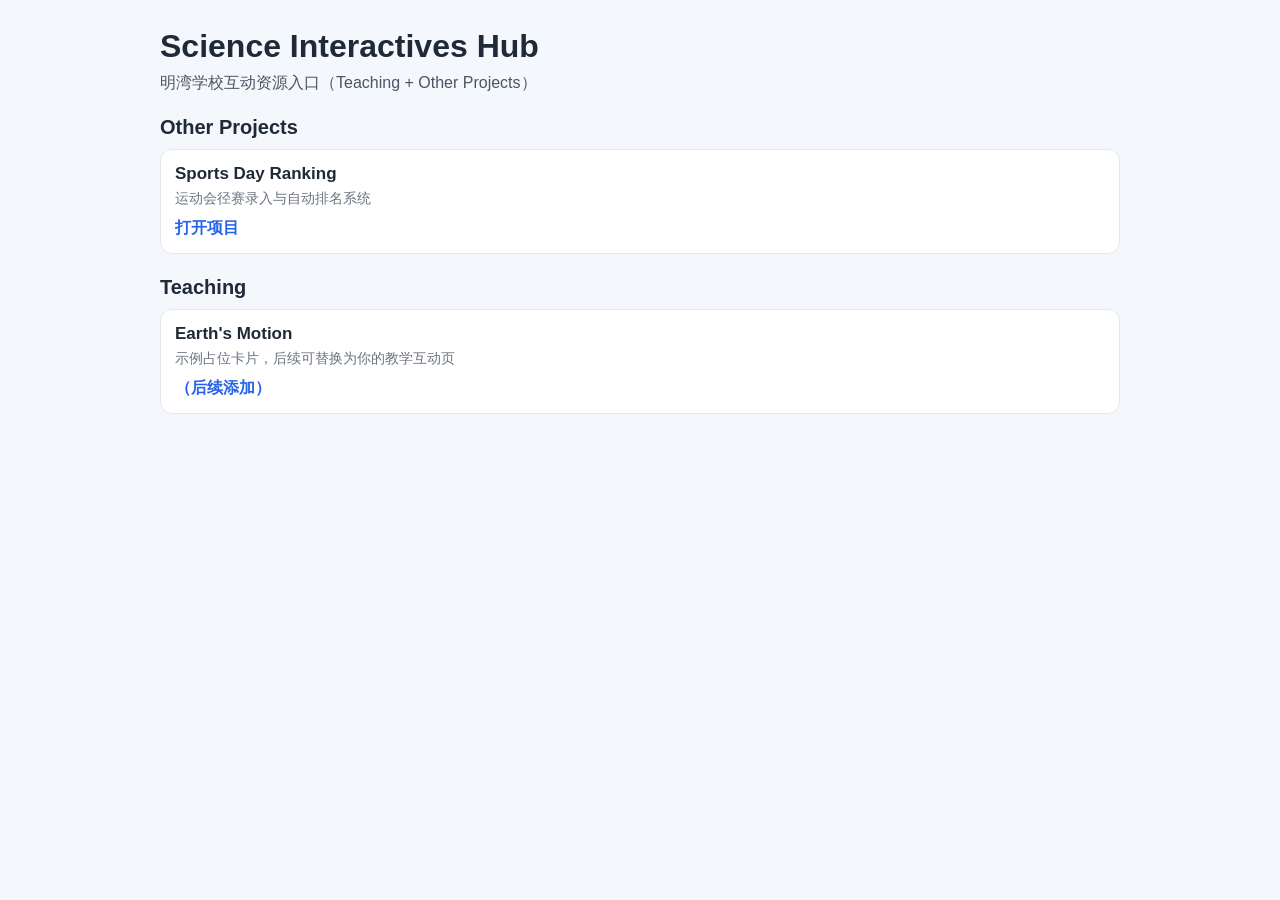
==== commit d65944d5: "Update index.html" ====
--- a/index.html
+++ b/index.html
@@ -1,150 +1,44 @@
 <!doctype html>
 <html lang="zh-CN">
-  <head>
-    <meta charset="UTF-8" />
-    <meta name="viewport" content="width=device-width, initial-scale=1.0" />
-    <title>运动会径赛自动排名系统</title>
-    <script type="module">(function(){const t=document.createElement("link").relList;if(t&&t.supports&&t.supports("modulepreload"))return;for(const a of document.querySelectorAll('link[rel="modulepreload"]'))n(a);new MutationObserver(a=>{for(const i of a)if(i.type==="childList")for(const l of i.addedNodes)l.tagName==="LINK"&&l.rel==="modulepreload"&&n(l)}).observe(document,{childList:!0,subtree:!0});function r(a){const i={};return a.integrity&&(i.integrity=a.integrity),a.referrerPolicy&&(i.referrerPolicy=a.referrerPolicy),a.crossOrigin==="use-credentials"?i.credentials="include":a.crossOrigin==="anonymous"?i.credentials="omit":i.credentials="same-origin",i}function n(a){if(a.ep)return;a.ep=!0;const i=r(a);fetch(a.href,i)}})();function vm(e){return e&&e.__esModule&&Object.prototype.hasOwnProperty.call(e,"default")?e.default:e}var nh={exports:{}},ws={},ah={exports:{}},xe={};/**
- * @license React
- * react.production.min.js
- *
- * Copyright (c) Facebook, Inc. and its affiliates.
- *
- * This source code is licensed under the MIT license found in the
- * LICENSE file in the root directory of this source tree.
- */var Wi=Symbol.for("react.element"),_m=Symbol.for("react.portal"),xm=Symbol.for("react.fragment"),gm=Symbol.for("react.strict_mode"),Em=Symbol.for("react.profiler"),Nm=Symbol.for("react.provider"),wm=Symbol.for("react.context"),ym=Symbol.for("react.forward_ref"),Tm=Symbol.for("react.suspense"),Sm=Symbol.for("react.memo"),Cm=Symbol.for("react.lazy"),nf=Symbol.iterator;function Am(e){return e===null||typeof e!="object"?null:(e=nf&&e[nf]||e["@@iterator"],typeof e=="function"?e:null)}var ih={isMounted:function(){return!1},enqueueForceUpdate:function(){},enqueueReplaceState:function(){},enqueueSetState:function(){}},lh=Object.assign,sh={};function Oa(e,t,r){this.props=e,this.context=t,this.refs=sh,this.updater=r||ih}Oa.prototype.isReactComponent={};Oa.prototype.setState=function(e,t){if(typeof e!="object"&&typeof e!="function"&&e!=null)throw Error("setState(...): takes an object of state variables to update or a function which returns an object of state variables.");this.updater.enqueueSetState(this,e,t,"setState")};Oa.prototype.forceUpdate=function(e){this.updater.enqueueForceUpdate(this,e,"forceUpdate")};function oh(){}oh.prototype=Oa.prototype;function O0(e,t,r){this.props=e,this.context=t,this.refs=sh,this.updater=r||ih}var R0=O0.prototype=new oh;R0.constructor=O0;lh(R0,Oa.prototype);R0.isPureReactComponent=!0;var af=Array.isArray,uh=Object.prototype.hasOwnProperty,D0={current:null},fh={key:!0,ref:!0,__self:!0,__source:!0};function ch(e,t,r){var n,a={},i=null,l=null;if(t!=null)for(n in t.ref!==void 0&&(l=t.ref),t.key!==void 0&&(i=""+t.key),t)uh.call(t,n)&&!fh.hasOwnProperty(n)&&(a[n]=t[n]);var s=arguments.length-2;if(s===1)a.children=r;else if(1<s){for(var o=Array(s),u=0;u<s;u++)o[u]=arguments[u+2];a.children=o}if(e&&e.defaultProps)for(n in s=e.defaultProps,s)a[n]===void 0&&(a[n]=s[n]);return{$$typeof:Wi,type:e,key:i,ref:l,props:a,_owner:D0.current}}function Fm(e,t){return{$$typeof:Wi,type:e.type,key:t,ref:e.ref,props:e.props,_owner:e._owner}}function P0(e){return typeof e=="object"&&e!==null&&e.$$typeof===Wi}function km(e){var t={"=":"=0",":":"=2"};return"$"+e.replace(/[=:]/g,function(r){return t[r]})}var lf=/\/+/g;function qs(e,t){return typeof e=="object"&&e!==null&&e.key!=null?km(""+e.key):t.toString(36)}function Sl(e,t,r,n,a){var i=typeof e;(i==="undefined"||i==="boolean")&&(e=null);var l=!1;if(e===null)l=!0;else switch(i){case"string":case"number":l=!0;break;case"object":switch(e.$$typeof){case Wi:case _m:l=!0}}if(l)return l=e,a=a(l),e=n===""?"."+qs(l,0):n,af(a)?(r="",e!=null&&(r=e.replace(lf,"$&/")+"/"),Sl(a,t,r,"",function(u){return u})):a!=null&&(P0(a)&&(a=Fm(a,r+(!a.key||l&&l.key===a.key?"":(""+a.key).replace(lf,"$&/")+"/")+e)),t.push(a)),1;if(l=0,n=n===""?".":n+":",af(e))for(var s=0;s<e.length;s++){i=e[s];var o=n+qs(i,s);l+=Sl(i,t,r,o,a)}else if(o=Am(e),typeof o=="function")for(e=o.call(e),s=0;!(i=e.next()).done;)i=i.value,o=n+qs(i,s++),l+=Sl(i,t,r,o,a);else if(i==="object")throw t=String(e),Error("Objects are not valid as a React child (found: "+(t==="[object Object]"?"object with keys {"+Object.keys(e).join(", ")+"}":t)+"). If you meant to render a collection of children, use an array instead.");return l}function el(e,t,r){if(e==null)return e;var n=[],a=0;return Sl(e,n,"","",function(i){return t.call(r,i,a++)}),n}function Im(e){if(e._status===-1){var t=e._result;t=t(),t.then(function(r){(e._status===0||e._status===-1)&&(e._status=1,e._result=r)},function(r){(e._status===0||e._status===-1)&&(e._status=2,e._result=r)}),e._status===-1&&(e._status=0,e._result=t)}if(e._status===1)return e._result.default;throw e._result}var kt={current:null},Cl={transition:null},Lm={ReactCurrentDispatcher:kt,ReactCurrentBatchConfig:Cl,ReactCurrentOwner:D0};function hh(){throw Error("act(...) is not supported in production builds of React.")}xe.Children={map:el,forEach:function(e,t,r){el(e,function(){t.apply(this,arguments)},r)},count:function(e){var t=0;return el(e,function(){t++}),t},toArray:function(e){return el(e,function(t){return t})||[]},only:function(e){if(!P0(e))throw Error("React.Children.only expected to receive a single React element child.");return e}};xe.Component=Oa;xe.Fragment=xm;xe.Profiler=Em;xe.PureComponent=O0;xe.StrictMode=gm;xe.Suspense=Tm;xe.__SECRET_INTERNALS_DO_NOT_USE_OR_YOU_WILL_BE_FIRED=Lm;xe.act=hh;xe.cloneElement=function(e,t,r){if(e==null)throw Error("React.cloneElement(...): The argument must be a React element, but you passed "+e+".");var n=lh({},e.props),a=e.key,i=e.ref,l=e._owner;if(t!=null){if(t.ref!==void 0&&(i=t.ref,l=D0.current),t.key!==void 0&&(a=""+t.key),e.type&&e.type.defaultProps)var s=e.type.defaultProps;for(o in t)uh.call(t,o)&&!fh.hasOwnProperty(o)&&(n[o]=t[o]===void 0&&s!==void 0?s[o]:t[o])}var o=arguments.length-2;if(o===1)n.children=r;else if(1<o){s=Array(o);for(var u=0;u<o;u++)s[u]=arguments[u+2];n.children=s}return{$$typeof:Wi,type:e.type,key:a,ref:i,props:n,_owner:l}};xe.createContext=function(e){return e={$$typeof:wm,_currentValue:e,_currentValue2:e,_threadCount:0,Provider:null,Consumer:null,_defaultValue:null,_globalName:null},e.Provider={$$typeof:Nm,_context:e},e.Consumer=e};xe.createElement=ch;xe.createFactory=function(e){var t=ch.bind(null,e);return t.type=e,t};xe.createRef=function(){return{current:null}};xe.forwardRef=function(e){return{$$typeof:ym,render:e}};xe.isValidElement=P0;xe.lazy=function(e){return{$$typeof:Cm,_payload:{_status:-1,_result:e},_init:Im}};xe.memo=function(e,t){return{$$typeof:Sm,type:e,compare:t===void 0?null:t}};xe.startTransition=function(e){var t=Cl.transition;Cl.transition={};try{e()}finally{Cl.transition=t}};xe.unstable_act=hh;xe.useCallback=function(e,t){return kt.current.useCallback(e,t)};xe.useContext=function(e){return kt.current.useContext(e)};xe.useDebugValue=function(){};xe.useDeferredValue=function(e){return kt.current.useDeferredValue(e)};xe.useEffect=function(e,t){return kt.current.useEffect(e,t)};xe.useId=function(){return kt.current.useId()};xe.useImperativeHandle=function(e,t,r){return kt.current.useImperativeHandle(e,t,r)};xe.useInsertionEffect=function(e,t){return kt.current.useInsertionEffect(e,t)};xe.useLayoutEffect=function(e,t){return kt.current.useLayoutEffect(e,t)};xe.useMemo=function(e,t){return kt.current.useMemo(e,t)};xe.useReducer=function(e,t,r){return kt.current.useReducer(e,t,r)};xe.useRef=function(e){return kt.current.useRef(e)};xe.useState=function(e){return kt.current.useState(e)};xe.useSyncExternalStore=function(e,t,r){return kt.current.useSyncExternalStore(e,t,r)};xe.useTransition=function(){return kt.current.useTransition()};xe.version="18.3.1";ah.exports=xe;var qe=ah.exports;const Om=vm(qe);/**
- * @license React
- * react-jsx-runtime.production.min.js
- *
- * Copyright (c) Facebook, Inc. and its affiliates.
- *
- * This source code is licensed under the MIT license found in the
- * LICENSE file in the root directory of this source tree.
- */var Rm=qe,Dm=Symbol.for("react.element"),Pm=Symbol.for("react.fragment"),Mm=Object.prototype.hasOwnProperty,Bm=Rm.__SECRET_INTERNALS_DO_NOT_USE_OR_YOU_WILL_BE_FIRED.ReactCurrentOwner,Gm={key:!0,ref:!0,__self:!0,__source:!0};function dh(e,t,r){var n,a={},i=null,l=null;r!==void 0&&(i=""+r),t.key!==void 0&&(i=""+t.key),t.ref!==void 0&&(l=t.ref);for(n in t)Mm.call(t,n)&&!Gm.hasOwnProperty(n)&&(a[n]=t[n]);if(e&&e.defaultProps)for(n in t=e.defaultProps,t)a[n]===void 0&&(a[n]=t[n]);return{$$typeof:Dm,type:e,key:i,ref:l,props:a,_owner:Bm.current}}ws.Fragment=Pm;ws.jsx=dh;ws.jsxs=dh;nh.exports=ws;var Q=nh.exports,Ro={},ph={exports:{}},Yt={},mh={exports:{}},vh={};/**
- * @license React
- * scheduler.production.min.js
- *
- * Copyright (c) Facebook, Inc. and its affiliates.
- *
- * This source code is licensed under the MIT license found in the
- * LICENSE file in the root directory of this source tree.
- */(function(e){function t(q,fe){var me=q.length;q.push(fe);e:for(;0<me;){var ge=me-1>>>1,A=q[ge];if(0<a(A,fe))q[ge]=fe,q[me]=A,me=ge;else break e}}function r(q){return q.length===0?null:q[0]}function n(q){if(q.length===0)return null;var fe=q[0],me=q.pop();if(me!==fe){q[0]=me;e:for(var ge=0,A=q.length,M=A>>>1;ge<M;){var I=2*(ge+1)-1,k=q[I],V=I+1,ue=q[V];if(0>a(k,me))V<A&&0>a(ue,k)?(q[ge]=ue,q[V]=me,ge=V):(q[ge]=k,q[I]=me,ge=I);else if(V<A&&0>a(ue,me))q[ge]=ue,q[V]=me,ge=V;else break e}}return fe}function a(q,fe){var me=q.sortIndex-fe.sortIndex;return me!==0?me:q.id-fe.id}if(typeof performance=="object"&&typeof performance.now=="function"){var i=performance;e.unstable_now=function(){return i.now()}}else{var l=Date,s=l.now();e.unstable_now=function(){return l.now()-s}}var o=[],u=[],f=1,h=null,c=3,p=!1,_=!1,d=!1,N=typeof setTimeout=="function"?setTimeout:null,g=typeof clearTimeout=="function"?clearTimeout:null,m=typeof setImmediate<"u"?setImmediate:null;typeof navigator<"u"&&navigator.scheduling!==void 0&&navigator.scheduling.isInputPending!==void 0&&navigator.scheduling.isInputPending.bind(navigator.scheduling);function x(q){for(var fe=r(u);fe!==null;){if(fe.callback===null)n(u);else if(fe.startTime<=q)n(u),fe.sortIndex=fe.expirationTime,t(o,fe);else break;fe=r(u)}}function C(q){if(d=!1,x(q),!_)if(r(o)!==null)_=!0,pe(R);else{var fe=r(u);fe!==null&&se(C,fe.startTime-q)}}function R(q,fe){_=!1,d&&(d=!1,g(L),L=-1),p=!0;var me=c;try{for(x(fe),h=r(o);h!==null&&(!(h.expirationTime>fe)||q&&!X());){var ge=h.callback;if(typeof ge=="function"){h.callback=null,c=h.priorityLevel;var A=ge(h.expirationTime<=fe);fe=e.unstable_now(),typeof A=="function"?h.callback=A:h===r(o)&&n(o),x(fe)}else n(o);h=r(o)}if(h!==null)var M=!0;else{var I=r(u);I!==null&&se(C,I.startTime-fe),M=!1}return M}finally{h=null,c=me,p=!1}}var H=!1,F=null,L=-1,O=5,U=-1;function X(){return!(e.unstable_now()-U<O)}function Y(){if(F!==null){var q=e.unstable_now();U=q;var fe=!0;try{fe=F(!0,q)}finally{fe?ne():(H=!1,F=null)}}else H=!1}var ne;if(typeof m=="function")ne=function(){m(Y)};else if(typeof MessageChannel<"u"){var Ee=new MessageChannel,z=Ee.port2;Ee.port1.onmessage=Y,ne=function(){z.postMessage(null)}}else ne=function(){N(Y,0)};function pe(q){F=q,H||(H=!0,ne())}function se(q,fe){L=N(function(){q(e.unstable_now())},fe)}e.unstable_IdlePriority=5,e.unstable_ImmediatePriority=1,e.unstable_LowPriority=4,e.unstable_NormalPriority=3,e.unstable_Profiling=null,e.unstable_UserBlockingPriority=2,e.unstable_cancelCallback=function(q){q.callback=null},e.unstable_continueExecution=function(){_||p||(_=!0,pe(R))},e.unstable_forceFrameRate=function(q){0>q||125<q?console.error("forceFrameRate takes a positive int between 0 and 125, forcing frame rates higher than 125 fps is not supported"):O=0<q?Math.floor(1e3/q):5},e.unstable_getCurrentPriorityLevel=function(){return c},e.unstable_getFirstCallbackNode=function(){return r(o)},e.unstable_next=function(q){switch(c){case 1:case 2:case 3:var fe=3;break;default:fe=c}var me=c;c=fe;try{return q()}finally{c=me}},e.unstable_pauseExecution=function(){},e.unstable_requestPaint=function(){},e.unstable_runWithPriority=function(q,fe){switch(q){case 1:case 2:case 3:case 4:case 5:break;default:q=3}var me=c;c=q;try{return fe()}finally{c=me}},e.unstable_scheduleCallback=function(q,fe,me){var ge=e.unstable_now();switch(typeof me=="object"&&me!==null?(me=me.delay,me=typeof me=="number"&&0<me?ge+me:ge):me=ge,q){case 1:var A=-1;break;case 2:A=250;break;case 5:A=1073741823;break;case 4:A=1e4;break;default:A=5e3}return A=me+A,q={id:f++,callback:fe,priorityLevel:q,startTime:me,expirationTime:A,sortIndex:-1},me>ge?(q.sortIndex=me,t(u,q),r(o)===null&&q===r(u)&&(d?(g(L),L=-1):d=!0,se(C,me-ge))):(q.sortIndex=A,t(o,q),_||p||(_=!0,pe(R))),q},e.unstable_shouldYield=X,e.unstable_wrapCallback=function(q){var fe=c;return function(){var me=c;c=fe;try{return q.apply(this,arguments)}finally{c=me}}}})(vh);mh.exports=vh;var Um=mh.exports;/**
- * @license React
- * react-dom.production.min.js
- *
- * Copyright (c) Facebook, Inc. and its affiliates.
- *
- * This source code is licensed under the MIT license found in the
- * LICENSE file in the root directory of this source tree.
- */var Hm=qe,Xt=Um;function Z(e){for(var t="https://reactjs.org/docs/error-decoder.html?invariant="+e,r=1;r<arguments.length;r++)t+="&args[]="+encodeURIComponent(arguments[r]);return"Minified React error #"+e+"; visit "+t+" for the full message or use the non-minified dev environment for full errors and additional helpful warnings."}var _h=new Set,_i={};function Wn(e,t){ya(e,t),ya(e+"Capture",t)}function ya(e,t){for(_i[e]=t,e=0;e<t.length;e++)_h.add(t[e])}var Gr=!(typeof window>"u"||typeof window.document>"u"||typeof window.document.createElement>"u"),Do=Object.prototype.hasOwnProperty,Wm=/^[:A-Z_a-z\u00C0-\u00D6\u00D8-\u00F6\u00F8-\u02FF\u0370-\u037D\u037F-\u1FFF\u200C-\u200D\u2070-\u218F\u2C00-\u2FEF\u3001-\uD7FF\uF900-\uFDCF\uFDF0-\uFFFD][:A-Z_a-z\u00C0-\u00D6\u00D8-\u00F6\u00F8-\u02FF\u0370-\u037D\u037F-\u1FFF\u200C-\u200D\u2070-\u218F\u2C00-\u2FEF\u3001-\uD7FF\uF900-\uFDCF\uFDF0-\uFFFD\-.0-9\u00B7\u0300-\u036F\u203F-\u2040]*$/,sf={},of={};function zm(e){return Do.call(of,e)?!0:Do.call(sf,e)?!1:Wm.test(e)?of[e]=!0:(sf[e]=!0,!1)}function jm(e,t,r,n){if(r!==null&&r.type===0)return!1;switch(typeof t){case"function":case"symbol":return!0;case"boolean":return n?!1:r!==null?!r.acceptsBooleans:(e=e.toLowerCase().slice(0,5),e!=="data-"&&e!=="aria-");default:return!1}}function Vm(e,t,r,n){if(t===null||typeof t>"u"||jm(e,t,r,n))return!0;if(n)return!1;if(r!==null)switch(r.type){case 3:return!t;case 4:return t===!1;case 5:return isNaN(t);case 6:return isNaN(t)||1>t}return!1}function It(e,t,r,n,a,i,l){this.acceptsBooleans=t===2||t===3||t===4,this.attributeName=n,this.attributeNamespace=a,this.mustUseProperty=r,this.propertyName=e,this.type=t,this.sanitizeURL=i,this.removeEmptyString=l}var pt={};"children dangerouslySetInnerHTML defaultValue defaultChecked innerHTML suppressContentEditableWarning suppressHydrationWarning style".split(" ").forEach(function(e){pt[e]=new It(e,0,!1,e,null,!1,!1)});[["acceptCharset","accept-charset"],["className","class"],["htmlFor","for"],["httpEquiv","http-equiv"]].forEach(function(e){var t=e[0];pt[t]=new It(t,1,!1,e[1],null,!1,!1)});["contentEditable","draggable","spellCheck","value"].forEach(function(e){pt[e]=new It(e,2,!1,e.toLowerCase(),null,!1,!1)});["autoReverse","externalResourcesRequired","focusable","preserveAlpha"].forEach(function(e){pt[e]=new It(e,2,!1,e,null,!1,!1)});"allowFullScreen async autoFocus autoPlay controls default defer disabled disablePictureInPicture disableRemotePlayback formNoValidate hidden loop noModule noValidate open playsInline readOnly required reversed scoped seamless itemScope".split(" ").forEach(function(e){pt[e]=new It(e,3,!1,e.toLowerCase(),null,!1,!1)});["checked","multiple","muted","selected"].forEach(function(e){pt[e]=new It(e,3,!0,e,null,!1,!1)});["capture","download"].forEach(function(e){pt[e]=new It(e,4,!1,e,null,!1,!1)});["cols","rows","size","span"].forEach(function(e){pt[e]=new It(e,6,!1,e,null,!1,!1)});["rowSpan","start"].forEach(function(e){pt[e]=new It(e,5,!1,e.toLowerCase(),null,!1,!1)});var M0=/[\-:]([a-z])/g;function B0(e){return e[1].toUpperCase()}"accent-height alignment-baseline arabic-form baseline-shift cap-height clip-path clip-rule color-interpolation color-interpolation-filters color-profile color-rendering dominant-baseline enable-background fill-opacity fill-rule flood-color flood-opacity font-family font-size font-size-adjust font-stretch font-style font-variant font-weight glyph-name glyph-orientation-horizontal glyph-orientation-vertical horiz-adv-x horiz-origin-x image-rendering letter-spacing lighting-color marker-end marker-mid marker-start overline-position overline-thickness paint-order panose-1 pointer-events rendering-intent shape-rendering stop-color stop-opacity strikethrough-position strikethrough-thickness stroke-dasharray stroke-dashoffset stroke-linecap stroke-linejoin stroke-miterlimit stroke-opacity stroke-width text-anchor text-decoration text-rendering underline-position underline-thickness unicode-bidi unicode-range units-per-em v-alphabetic v-hanging v-ideographic v-mathematical vector-effect vert-adv-y vert-origin-x vert-origin-y word-spacing writing-mode xmlns:xlink x-height".split(" ").forEach(function(e){var t=e.replace(M0,B0);pt[t]=new It(t,1,!1,e,null,!1,!1)});"xlink:actuate xlink:arcrole xlink:role xlink:show xlink:title xlink:type".split(" ").forEach(function(e){var t=e.replace(M0,B0);pt[t]=new It(t,1,!1,e,"http://www.w3.org/1999/xlink",!1,!1)});["xml:base","xml:lang","xml:space"].forEach(function(e){var t=e.replace(M0,B0);pt[t]=new It(t,1,!1,e,"http://www.w3.org/XML/1998/namespace",!1,!1)});["tabIndex","crossOrigin"].forEach(function(e){pt[e]=new It(e,1,!1,e.toLowerCase(),null,!1,!1)});pt.xlinkHref=new It("xlinkHref",1,!1,"xlink:href","http://www.w3.org/1999/xlink",!0,!1);["src","href","action","formAction"].forEach(function(e){pt[e]=new It(e,1,!1,e.toLowerCase(),null,!0,!0)});function G0(e,t,r,n){var a=pt.hasOwnProperty(t)?pt[t]:null;(a!==null?a.type!==0:n||!(2<t.length)||t[0]!=="o"&&t[0]!=="O"||t[1]!=="n"&&t[1]!=="N")&&(Vm(t,r,a,n)&&(r=null),n||a===null?zm(t)&&(r===null?e.removeAttribute(t):e.setAttribute(t,""+r)):a.mustUseProperty?e[a.propertyName]=r===null?a.type===3?!1:"":r:(t=a.attributeName,n=a.attributeNamespace,r===null?e.removeAttribute(t):(a=a.type,r=a===3||a===4&&r===!0?"":""+r,n?e.setAttributeNS(n,t,r):e.setAttribute(t,r))))}var Vr=Hm.__SECRET_INTERNALS_DO_NOT_USE_OR_YOU_WILL_BE_FIRED,tl=Symbol.for("react.element"),ea=Symbol.for("react.portal"),ta=Symbol.for("react.fragment"),U0=Symbol.for("react.strict_mode"),Po=Symbol.for("react.profiler"),xh=Symbol.for("react.provider"),gh=Symbol.for("react.context"),H0=Symbol.for("react.forward_ref"),Mo=Symbol.for("react.suspense"),Bo=Symbol.for("react.suspense_list"),W0=Symbol.for("react.memo"),Yr=Symbol.for("react.lazy"),Eh=Symbol.for("react.offscreen"),uf=Symbol.iterator;function za(e){return e===null||typeof e!="object"?null:(e=uf&&e[uf]||e["@@iterator"],typeof e=="function"?e:null)}var ze=Object.assign,bs;function Za(e){if(bs===void 0)try{throw Error()}catch(r){var t=r.stack.trim().match(/\n( *(at )?)/);bs=t&&t[1]||""}return`
-`+bs+e}var eo=!1;function to(e,t){if(!e||eo)return"";eo=!0;var r=Error.prepareStackTrace;Error.prepareStackTrace=void 0;try{if(t)if(t=function(){throw Error()},Object.defineProperty(t.prototype,"props",{set:function(){throw Error()}}),typeof Reflect=="object"&&Reflect.construct){try{Reflect.construct(t,[])}catch(u){var n=u}Reflect.construct(e,[],t)}else{try{t.call()}catch(u){n=u}e.call(t.prototype)}else{try{throw Error()}catch(u){n=u}e()}}catch(u){if(u&&n&&typeof u.stack=="string"){for(var a=u.stack.split(`
-`),i=n.stack.split(`
-`),l=a.length-1,s=i.length-1;1<=l&&0<=s&&a[l]!==i[s];)s--;for(;1<=l&&0<=s;l--,s--)if(a[l]!==i[s]){if(l!==1||s!==1)do if(l--,s--,0>s||a[l]!==i[s]){var o=`
-`+a[l].replace(" at new "," at ");return e.displayName&&o.includes("<anonymous>")&&(o=o.replace("<anonymous>",e.displayName)),o}while(1<=l&&0<=s);break}}}finally{eo=!1,Error.prepareStackTrace=r}return(e=e?e.displayName||e.name:"")?Za(e):""}function $m(e){switch(e.tag){case 5:return Za(e.type);case 16:return Za("Lazy");case 13:return Za("Suspense");case 19:return Za("SuspenseList");case 0:case 2:case 15:return e=to(e.type,!1),e;case 11:return e=to(e.type.render,!1),e;case 1:return e=to(e.type,!0),e;default:return""}}function Go(e){if(e==null)return null;if(typeof e=="function")return e.displayName||e.name||null;if(typeof e=="string")return e;switch(e){case ta:return"Fragment";case ea:return"Portal";case Po:return"Profiler";case U0:return"StrictMode";case Mo:return"Suspense";case Bo:return"SuspenseList"}if(typeof e=="object")switch(e.$$typeof){case gh:return(e.displayName||"Context")+".Consumer";case xh:return(e._context.displayName||"Context")+".Provider";case H0:var t=e.render;return e=e.displayName,e||(e=t.displayName||t.name||"",e=e!==""?"ForwardRef("+e+")":"ForwardRef"),e;case W0:return t=e.displayName||null,t!==null?t:Go(e.type)||"Memo";case Yr:t=e._payload,e=e._init;try{return Go(e(t))}catch{}}return null}function Xm(e){var t=e.type;switch(e.tag){case 24:return"Cache";case 9:return(t.displayName||"Context")+".Consumer";case 10:return(t._context.displayName||"Context")+".Provider";case 18:return"DehydratedFragment";case 11:return e=t.render,e=e.displayName||e.name||"",t.displayName||(e!==""?"ForwardRef("+e+")":"ForwardRef");case 7:return"Fragment";case 5:return t;case 4:return"Portal";case 3:return"Root";case 6:return"Text";case 16:return Go(t);case 8:return t===U0?"StrictMode":"Mode";case 22:return"Offscreen";case 12:return"Profiler";case 21:return"Scope";case 13:return"Suspense";case 19:return"SuspenseList";case 25:return"TracingMarker";case 1:case 0:case 17:case 2:case 14:case 15:if(typeof t=="function")return t.displayName||t.name||null;if(typeof t=="string")return t}return null}function cn(e){switch(typeof e){case"boolean":case"number":case"string":case"undefined":return e;case"object":return e;default:return""}}function Nh(e){var t=e.type;return(e=e.nodeName)&&e.toLowerCase()==="input"&&(t==="checkbox"||t==="radio")}function Km(e){var t=Nh(e)?"checked":"value",r=Object.getOwnPropertyDescriptor(e.constructor.prototype,t),n=""+e[t];if(!e.hasOwnProperty(t)&&typeof r<"u"&&typeof r.get=="function"&&typeof r.set=="function"){var a=r.get,i=r.set;return Object.defineProperty(e,t,{configurable:!0,get:function(){return a.call(this)},set:function(l){n=""+l,i.call(this,l)}}),Object.defineProperty(e,t,{enumerable:r.enumerable}),{getValue:function(){return n},setValue:function(l){n=""+l},stopTracking:function(){e._valueTracker=null,delete e[t]}}}}function rl(e){e._valueTracker||(e._valueTracker=Km(e))}function wh(e){if(!e)return!1;var t=e._valueTracker;if(!t)return!0;var r=t.getValue(),n="";return e&&(n=Nh(e)?e.checked?"true":"false":e.value),e=n,e!==r?(t.setValue(e),!0):!1}function Bl(e){if(e=e||(typeof document<"u"?document:void 0),typeof e>"u")return null;try{return e.activeElement||e.body}catch{return e.body}}function Uo(e,t){var r=t.checked;return ze({},t,{defaultChecked:void 0,defaultValue:void 0,value:void 0,checked:r??e._wrapperState.initialChecked})}function ff(e,t){var r=t.defaultValue==null?"":t.defaultValue,n=t.checked!=null?t.checked:t.defaultChecked;r=cn(t.value!=null?t.value:r),e._wrapperState={initialChecked:n,initialValue:r,controlled:t.type==="checkbox"||t.type==="radio"?t.checked!=null:t.value!=null}}function yh(e,t){t=t.checked,t!=null&&G0(e,"checked",t,!1)}function Ho(e,t){yh(e,t);var r=cn(t.value),n=t.type;if(r!=null)n==="number"?(r===0&&e.value===""||e.value!=r)&&(e.value=""+r):e.value!==""+r&&(e.value=""+r);else if(n==="submit"||n==="reset"){e.removeAttribute("value");return}t.hasOwnProperty("value")?Wo(e,t.type,r):t.hasOwnProperty("defaultValue")&&Wo(e,t.type,cn(t.defaultValue)),t.checked==null&&t.defaultChecked!=null&&(e.defaultChecked=!!t.defaultChecked)}function cf(e,t,r){if(t.hasOwnProperty("value")||t.hasOwnProperty("defaultValue")){var n=t.type;if(!(n!=="submit"&&n!=="reset"||t.value!==void 0&&t.value!==null))return;t=""+e._wrapperState.initialValue,r||t===e.value||(e.value=t),e.defaultValue=t}r=e.name,r!==""&&(e.name=""),e.defaultChecked=!!e._wrapperState.initialChecked,r!==""&&(e.name=r)}function Wo(e,t,r){(t!=="number"||Bl(e.ownerDocument)!==e)&&(r==null?e.defaultValue=""+e._wrapperState.initialValue:e.defaultValue!==""+r&&(e.defaultValue=""+r))}var qa=Array.isArray;function da(e,t,r,n){if(e=e.options,t){t={};for(var a=0;a<r.length;a++)t["$"+r[a]]=!0;for(r=0;r<e.length;r++)a=t.hasOwnProperty("$"+e[r].value),e[r].selected!==a&&(e[r].selected=a),a&&n&&(e[r].defaultSelected=!0)}else{for(r=""+cn(r),t=null,a=0;a<e.length;a++){if(e[a].value===r){e[a].selected=!0,n&&(e[a].defaultSelected=!0);return}t!==null||e[a].disabled||(t=e[a])}t!==null&&(t.selected=!0)}}function zo(e,t){if(t.dangerouslySetInnerHTML!=null)throw Error(Z(91));return ze({},t,{value:void 0,defaultValue:void 0,children:""+e._wrapperState.initialValue})}function hf(e,t){var r=t.value;if(r==null){if(r=t.children,t=t.defaultValue,r!=null){if(t!=null)throw Error(Z(92));if(qa(r)){if(1<r.length)throw Error(Z(93));r=r[0]}t=r}t==null&&(t=""),r=t}e._wrapperState={initialValue:cn(r)}}function Th(e,t){var r=cn(t.value),n=cn(t.defaultValue);r!=null&&(r=""+r,r!==e.value&&(e.value=r),t.defaultValue==null&&e.defaultValue!==r&&(e.defaultValue=r)),n!=null&&(e.defaultValue=""+n)}function df(e){var t=e.textContent;t===e._wrapperState.initialValue&&t!==""&&t!==null&&(e.value=t)}function Sh(e){switch(e){case"svg":return"http://www.w3.org/2000/svg";case"math":return"http://www.w3.org/1998/Math/MathML";default:return"http://www.w3.org/1999/xhtml"}}function jo(e,t){return e==null||e==="http://www.w3.org/1999/xhtml"?Sh(t):e==="http://www.w3.org/2000/svg"&&t==="foreignObject"?"http://www.w3.org/1999/xhtml":e}var nl,Ch=function(e){return typeof MSApp<"u"&&MSApp.execUnsafeLocalFunction?function(t,r,n,a){MSApp.execUnsafeLocalFunction(function(){return e(t,r,n,a)})}:e}(function(e,t){if(e.namespaceURI!=="http://www.w3.org/2000/svg"||"innerHTML"in e)e.innerHTML=t;else{for(nl=nl||document.createElement("div"),nl.innerHTML="<svg>"+t.valueOf().toString()+"</svg>",t=nl.firstChild;e.firstChild;)e.removeChild(e.firstChild);for(;t.firstChild;)e.appendChild(t.firstChild)}});function xi(e,t){if(t){var r=e.firstChild;if(r&&r===e.lastChild&&r.nodeType===3){r.nodeValue=t;return}}e.textContent=t}var ri={animationIterationCount:!0,aspectRatio:!0,borderImageOutset:!0,borderImageSlice:!0,borderImageWidth:!0,boxFlex:!0,boxFlexGroup:!0,boxOrdinalGroup:!0,columnCount:!0,columns:!0,flex:!0,flexGrow:!0,flexPositive:!0,flexShrink:!0,flexNegative:!0,flexOrder:!0,gridArea:!0,gridRow:!0,gridRowEnd:!0,gridRowSpan:!0,gridRowStart:!0,gridColumn:!0,gridColumnEnd:!0,gridColumnSpan:!0,gridColumnStart:!0,fontWeight:!0,lineClamp:!0,lineHeight:!0,opacity:!0,order:!0,orphans:!0,tabSize:!0,widows:!0,zIndex:!0,zoom:!0,fillOpacity:!0,floodOpacity:!0,stopOpacity:!0,strokeDasharray:!0,strokeDashoffset:!0,strokeMiterlimit:!0,strokeOpacity:!0,strokeWidth:!0},Ym=["Webkit","ms","Moz","O"];Object.keys(ri).forEach(function(e){Ym.forEach(function(t){t=t+e.charAt(0).toUpperCase()+e.substring(1),ri[t]=ri[e]})});function Ah(e,t,r){return t==null||typeof t=="boolean"||t===""?"":r||typeof t!="number"||t===0||ri.hasOwnProperty(e)&&ri[e]?(""+t).trim():t+"px"}function Fh(e,t){e=e.style;for(var r in t)if(t.hasOwnProperty(r)){var n=r.indexOf("--")===0,a=Ah(r,t[r],n);r==="float"&&(r="cssFloat"),n?e.setProperty(r,a):e[r]=a}}var Qm=ze({menuitem:!0},{area:!0,base:!0,br:!0,col:!0,embed:!0,hr:!0,img:!0,input:!0,keygen:!0,link:!0,meta:!0,param:!0,source:!0,track:!0,wbr:!0});function Vo(e,t){if(t){if(Qm[e]&&(t.children!=null||t.dangerouslySetInnerHTML!=null))throw Error(Z(137,e));if(t.dangerouslySetInnerHTML!=null){if(t.children!=null)throw Error(Z(60));if(typeof t.dangerouslySetInnerHTML!="object"||!("__html"in t.dangerouslySetInnerHTML))throw Error(Z(61))}if(t.style!=null&&typeof t.style!="object")throw Error(Z(62))}}function $o(e,t){if(e.indexOf("-")===-1)return typeof t.is=="string";switch(e){case"annotation-xml":case"color-profile":case"font-face":case"font-face-src":case"font-face-uri":case"font-face-format":case"font-face-name":case"missing-glyph":return!1;default:return!0}}var Xo=null;function z0(e){return e=e.target||e.srcElement||window,e.correspondingUseElement&&(e=e.correspondingUseElement),e.nodeType===3?e.parentNode:e}var Ko=null,pa=null,ma=null;function pf(e){if(e=Vi(e)){if(typeof Ko!="function")throw Error(Z(280));var t=e.stateNode;t&&(t=As(t),Ko(e.stateNode,e.type,t))}}function kh(e){pa?ma?ma.push(e):ma=[e]:pa=e}function Ih(){if(pa){var e=pa,t=ma;if(ma=pa=null,pf(e),t)for(e=0;e<t.length;e++)pf(t[e])}}function Lh(e,t){return e(t)}function Oh(){}var ro=!1;function Rh(e,t,r){if(ro)return e(t,r);ro=!0;try{return Lh(e,t,r)}finally{ro=!1,(pa!==null||ma!==null)&&(Oh(),Ih())}}function gi(e,t){var r=e.stateNode;if(r===null)return null;var n=As(r);if(n===null)return null;r=n[t];e:switch(t){case"onClick":case"onClickCapture":case"onDoubleClick":case"onDoubleClickCapture":case"onMouseDown":case"onMouseDownCapture":case"onMouseMove":case"onMouseMoveCapture":case"onMouseUp":case"onMouseUpCapture":case"onMouseEnter":(n=!n.disabled)||(e=e.type,n=!(e==="button"||e==="input"||e==="select"||e==="textarea")),e=!n;break e;default:e=!1}if(e)return null;if(r&&typeof r!="function")throw Error(Z(231,t,typeof r));return r}var Yo=!1;if(Gr)try{var ja={};Object.defineProperty(ja,"passive",{get:function(){Yo=!0}}),window.addEventListener("test",ja,ja),window.removeEventListener("test",ja,ja)}catch{Yo=!1}function Jm(e,t,r,n,a,i,l,s,o){var u=Array.prototype.slice.call(arguments,3);try{t.apply(r,u)}catch(f){this.onError(f)}}var ni=!1,Gl=null,Ul=!1,Qo=null,Zm={onError:function(e){ni=!0,Gl=e}};function qm(e,t,r,n,a,i,l,s,o){ni=!1,Gl=null,Jm.apply(Zm,arguments)}function bm(e,t,r,n,a,i,l,s,o){if(qm.apply(this,arguments),ni){if(ni){var u=Gl;ni=!1,Gl=null}else throw Error(Z(198));Ul||(Ul=!0,Qo=u)}}function zn(e){var t=e,r=e;if(e.alternate)for(;t.return;)t=t.return;else{e=t;do t=e,t.flags&4098&&(r=t.return),e=t.return;while(e)}return t.tag===3?r:null}function Dh(e){if(e.tag===13){var t=e.memoizedState;if(t===null&&(e=e.alternate,e!==null&&(t=e.memoizedState)),t!==null)return t.dehydrated}return null}function mf(e){if(zn(e)!==e)throw Error(Z(188))}function ev(e){var t=e.alternate;if(!t){if(t=zn(e),t===null)throw Error(Z(188));return t!==e?null:e}for(var r=e,n=t;;){var a=r.return;if(a===null)break;var i=a.alternate;if(i===null){if(n=a.return,n!==null){r=n;continue}break}if(a.child===i.child){for(i=a.child;i;){if(i===r)return mf(a),e;if(i===n)return mf(a),t;i=i.sibling}throw Error(Z(188))}if(r.return!==n.return)r=a,n=i;else{for(var l=!1,s=a.child;s;){if(s===r){l=!0,r=a,n=i;break}if(s===n){l=!0,n=a,r=i;break}s=s.sibling}if(!l){for(s=i.child;s;){if(s===r){l=!0,r=i,n=a;break}if(s===n){l=!0,n=i,r=a;break}s=s.sibling}if(!l)throw Error(Z(189))}}if(r.alternate!==n)throw Error(Z(190))}if(r.tag!==3)throw Error(Z(188));return r.stateNode.current===r?e:t}function Ph(e){return e=ev(e),e!==null?Mh(e):null}function Mh(e){if(e.tag===5||e.tag===6)return e;for(e=e.child;e!==null;){var t=Mh(e);if(t!==null)return t;e=e.sibling}return null}var Bh=Xt.unstable_scheduleCallback,vf=Xt.unstable_cancelCallback,tv=Xt.unstable_shouldYield,rv=Xt.unstable_requestPaint,Ke=Xt.unstable_now,nv=Xt.unstable_getCurrentPriorityLevel,j0=Xt.unstable_ImmediatePriority,Gh=Xt.unstable_UserBlockingPriority,Hl=Xt.unstable_NormalPriority,av=Xt.unstable_LowPriority,Uh=Xt.unstable_IdlePriority,ys=null,Tr=null;function iv(e){if(Tr&&typeof Tr.onCommitFiberRoot=="function")try{Tr.onCommitFiberRoot(ys,e,void 0,(e.current.flags&128)===128)}catch{}}var pr=Math.clz32?Math.clz32:ov,lv=Math.log,sv=Math.LN2;function ov(e){return e>>>=0,e===0?32:31-(lv(e)/sv|0)|0}var al=64,il=4194304;function ba(e){switch(e&-e){case 1:return 1;case 2:return 2;case 4:return 4;case 8:return 8;case 16:return 16;case 32:return 32;case 64:case 128:case 256:case 512:case 1024:case 2048:case 4096:case 8192:case 16384:case 32768:case 65536:case 131072:case 262144:case 524288:case 1048576:case 2097152:return e&4194240;case 4194304:case 8388608:case 16777216:case 33554432:case 67108864:return e&130023424;case 134217728:return 134217728;case 268435456:return 268435456;case 536870912:return 536870912;case 1073741824:return 1073741824;default:return e}}function Wl(e,t){var r=e.pendingLanes;if(r===0)return 0;var n=0,a=e.suspendedLanes,i=e.pingedLanes,l=r&268435455;if(l!==0){var s=l&~a;s!==0?n=ba(s):(i&=l,i!==0&&(n=ba(i)))}else l=r&~a,l!==0?n=ba(l):i!==0&&(n=ba(i));if(n===0)return 0;if(t!==0&&t!==n&&!(t&a)&&(a=n&-n,i=t&-t,a>=i||a===16&&(i&4194240)!==0))return t;if(n&4&&(n|=r&16),t=e.entangledLanes,t!==0)for(e=e.entanglements,t&=n;0<t;)r=31-pr(t),a=1<<r,n|=e[r],t&=~a;return n}function uv(e,t){switch(e){case 1:case 2:case 4:return t+250;case 8:case 16:case 32:case 64:case 128:case 256:case 512:case 1024:case 2048:case 4096:case 8192:case 16384:case 32768:case 65536:case 131072:case 262144:case 524288:case 1048576:case 2097152:return t+5e3;case 4194304:case 8388608:case 16777216:case 33554432:case 67108864:return-1;case 134217728:case 268435456:case 536870912:case 1073741824:return-1;default:return-1}}function fv(e,t){for(var r=e.suspendedLanes,n=e.pingedLanes,a=e.expirationTimes,i=e.pendingLanes;0<i;){var l=31-pr(i),s=1<<l,o=a[l];o===-1?(!(s&r)||s&n)&&(a[l]=uv(s,t)):o<=t&&(e.expiredLanes|=s),i&=~s}}function Jo(e){return e=e.pendingLanes&-1073741825,e!==0?e:e&1073741824?1073741824:0}function Hh(){var e=al;return al<<=1,!(al&4194240)&&(al=64),e}function no(e){for(var t=[],r=0;31>r;r++)t.push(e);return t}function zi(e,t,r){e.pendingLanes|=t,t!==536870912&&(e.suspendedLanes=0,e.pingedLanes=0),e=e.eventTimes,t=31-pr(t),e[t]=r}function cv(e,t){var r=e.pendingLanes&~t;e.pendingLanes=t,e.suspendedLanes=0,e.pingedLanes=0,e.expiredLanes&=t,e.mutableReadLanes&=t,e.entangledLanes&=t,t=e.entanglements;var n=e.eventTimes;for(e=e.expirationTimes;0<r;){var a=31-pr(r),i=1<<a;t[a]=0,n[a]=-1,e[a]=-1,r&=~i}}function V0(e,t){var r=e.entangledLanes|=t;for(e=e.entanglements;r;){var n=31-pr(r),a=1<<n;a&t|e[n]&t&&(e[n]|=t),r&=~a}}var ke=0;function Wh(e){return e&=-e,1<e?4<e?e&268435455?16:536870912:4:1}var zh,$0,jh,Vh,$h,Zo=!1,ll=[],rn=null,nn=null,an=null,Ei=new Map,Ni=new Map,Jr=[],hv="mousedown mouseup touchcancel touchend touchstart auxclick dblclick pointercancel pointerdown pointerup dragend dragstart drop compositionend compositionstart keydown keypress keyup input textInput copy cut paste click change contextmenu reset submit".split(" ");function _f(e,t){switch(e){case"focusin":case"focusout":rn=null;break;case"dragenter":case"dragleave":nn=null;break;case"mouseover":case"mouseout":an=null;break;case"pointerover":case"pointerout":Ei.delete(t.pointerId);break;case"gotpointercapture":case"lostpointercapture":Ni.delete(t.pointerId)}}function Va(e,t,r,n,a,i){return e===null||e.nativeEvent!==i?(e={blockedOn:t,domEventName:r,eventSystemFlags:n,nativeEvent:i,targetContainers:[a]},t!==null&&(t=Vi(t),t!==null&&$0(t)),e):(e.eventSystemFlags|=n,t=e.targetContainers,a!==null&&t.indexOf(a)===-1&&t.push(a),e)}function dv(e,t,r,n,a){switch(t){case"focusin":return rn=Va(rn,e,t,r,n,a),!0;case"dragenter":return nn=Va(nn,e,t,r,n,a),!0;case"mouseover":return an=Va(an,e,t,r,n,a),!0;case"pointerover":var i=a.pointerId;return Ei.set(i,Va(Ei.get(i)||null,e,t,r,n,a)),!0;case"gotpointercapture":return i=a.pointerId,Ni.set(i,Va(Ni.get(i)||null,e,t,r,n,a)),!0}return!1}function Xh(e){var t=An(e.target);if(t!==null){var r=zn(t);if(r!==null){if(t=r.tag,t===13){if(t=Dh(r),t!==null){e.blockedOn=t,$h(e.priority,function(){jh(r)});return}}else if(t===3&&r.stateNode.current.memoizedState.isDehydrated){e.blockedOn=r.tag===3?r.stateNode.containerInfo:null;return}}}e.blockedOn=null}function Al(e){if(e.blockedOn!==null)return!1;for(var t=e.targetContainers;0<t.length;){var r=qo(e.domEventName,e.eventSystemFlags,t[0],e.nativeEvent);if(r===null){r=e.nativeEvent;var n=new r.constructor(r.type,r);Xo=n,r.target.dispatchEvent(n),Xo=null}else return t=Vi(r),t!==null&&$0(t),e.blockedOn=r,!1;t.shift()}return!0}function xf(e,t,r){Al(e)&&r.delete(t)}function pv(){Zo=!1,rn!==null&&Al(rn)&&(rn=null),nn!==null&&Al(nn)&&(nn=null),an!==null&&Al(an)&&(an=null),Ei.forEach(xf),Ni.forEach(xf)}function $a(e,t){e.blockedOn===t&&(e.blockedOn=null,Zo||(Zo=!0,Xt.unstable_scheduleCallback(Xt.unstable_NormalPriority,pv)))}function wi(e){function t(a){return $a(a,e)}if(0<ll.length){$a(ll[0],e);for(var r=1;r<ll.length;r++){var n=ll[r];n.blockedOn===e&&(n.blockedOn=null)}}for(rn!==null&&$a(rn,e),nn!==null&&$a(nn,e),an!==null&&$a(an,e),Ei.forEach(t),Ni.forEach(t),r=0;r<Jr.length;r++)n=Jr[r],n.blockedOn===e&&(n.blockedOn=null);for(;0<Jr.length&&(r=Jr[0],r.blockedOn===null);)Xh(r),r.blockedOn===null&&Jr.shift()}var va=Vr.ReactCurrentBatchConfig,zl=!0;function mv(e,t,r,n){var a=ke,i=va.transition;va.transition=null;try{ke=1,X0(e,t,r,n)}finally{ke=a,va.transition=i}}function vv(e,t,r,n){var a=ke,i=va.transition;va.transition=null;try{ke=4,X0(e,t,r,n)}finally{ke=a,va.transition=i}}function X0(e,t,r,n){if(zl){var a=qo(e,t,r,n);if(a===null)po(e,t,n,jl,r),_f(e,n);else if(dv(a,e,t,r,n))n.stopPropagation();else if(_f(e,n),t&4&&-1<hv.indexOf(e)){for(;a!==null;){var i=Vi(a);if(i!==null&&zh(i),i=qo(e,t,r,n),i===null&&po(e,t,n,jl,r),i===a)break;a=i}a!==null&&n.stopPropagation()}else po(e,t,n,null,r)}}var jl=null;function qo(e,t,r,n){if(jl=null,e=z0(n),e=An(e),e!==null)if(t=zn(e),t===null)e=null;else if(r=t.tag,r===13){if(e=Dh(t),e!==null)return e;e=null}else if(r===3){if(t.stateNode.current.memoizedState.isDehydrated)return t.tag===3?t.stateNode.containerInfo:null;e=null}else t!==e&&(e=null);return jl=e,null}function Kh(e){switch(e){case"cancel":case"click":case"close":case"contextmenu":case"copy":case"cut":case"auxclick":case"dblclick":case"dragend":case"dragstart":case"drop":case"focusin":case"focusout":case"input":case"invalid":case"keydown":case"keypress":case"keyup":case"mousedown":case"mouseup":case"paste":case"pause":case"play":case"pointercancel":case"pointerdown":case"pointerup":case"ratechange":case"reset":case"resize":case"seeked":case"submit":case"touchcancel":case"touchend":case"touchstart":case"volumechange":case"change":case"selectionchange":case"textInput":case"compositionstart":case"compositionend":case"compositionupdate":case"beforeblur":case"afterblur":case"beforeinput":case"blur":case"fullscreenchange":case"focus":case"hashchange":case"popstate":case"select":case"selectstart":return 1;case"drag":case"dragenter":case"dragexit":case"dragleave":case"dragover":case"mousemove":case"mouseout":case"mouseover":case"pointermove":case"pointerout":case"pointerover":case"scroll":case"toggle":case"touchmove":case"wheel":case"mouseenter":case"mouseleave":case"pointerenter":case"pointerleave":return 4;case"message":switch(nv()){case j0:return 1;case Gh:return 4;case Hl:case av:return 16;case Uh:return 536870912;default:return 16}default:return 16}}var qr=null,K0=null,Fl=null;function Yh(){if(Fl)return Fl;var e,t=K0,r=t.length,n,a="value"in qr?qr.value:qr.textContent,i=a.length;for(e=0;e<r&&t[e]===a[e];e++);var l=r-e;for(n=1;n<=l&&t[r-n]===a[i-n];n++);return Fl=a.slice(e,1<n?1-n:void 0)}function kl(e){var t=e.keyCode;return"charCode"in e?(e=e.charCode,e===0&&t===13&&(e=13)):e=t,e===10&&(e=13),32<=e||e===13?e:0}function sl(){return!0}function gf(){return!1}function Qt(e){function t(r,n,a,i,l){this._reactName=r,this._targetInst=a,this.type=n,this.nativeEvent=i,this.target=l,this.currentTarget=null;for(var s in e)e.hasOwnProperty(s)&&(r=e[s],this[s]=r?r(i):i[s]);return this.isDefaultPrevented=(i.defaultPrevented!=null?i.defaultPrevented:i.returnValue===!1)?sl:gf,this.isPropagationStopped=gf,this}return ze(t.prototype,{preventDefault:function(){this.defaultPrevented=!0;var r=this.nativeEvent;r&&(r.preventDefault?r.preventDefault():typeof r.returnValue!="unknown"&&(r.returnValue=!1),this.isDefaultPrevented=sl)},stopPropagation:function(){var r=this.nativeEvent;r&&(r.stopPropagation?r.stopPropagation():typeof r.cancelBubble!="unknown"&&(r.cancelBubble=!0),this.isPropagationStopped=sl)},persist:function(){},isPersistent:sl}),t}var Ra={eventPhase:0,bubbles:0,cancelable:0,timeStamp:function(e){return e.timeStamp||Date.now()},defaultPrevented:0,isTrusted:0},Y0=Qt(Ra),ji=ze({},Ra,{view:0,detail:0}),_v=Qt(ji),ao,io,Xa,Ts=ze({},ji,{screenX:0,screenY:0,clientX:0,clientY:0,pageX:0,pageY:0,ctrlKey:0,shiftKey:0,altKey:0,metaKey:0,getModifierState:Q0,button:0,buttons:0,relatedTarget:function(e){return e.relatedTarget===void 0?e.fromElement===e.srcElement?e.toElement:e.fromElement:e.relatedTarget},movementX:function(e){return"movementX"in e?e.movementX:(e!==Xa&&(Xa&&e.type==="mousemove"?(ao=e.screenX-Xa.screenX,io=e.screenY-Xa.screenY):io=ao=0,Xa=e),ao)},movementY:function(e){return"movementY"in e?e.movementY:io}}),Ef=Qt(Ts),xv=ze({},Ts,{dataTransfer:0}),gv=Qt(xv),Ev=ze({},ji,{relatedTarget:0}),lo=Qt(Ev),Nv=ze({},Ra,{animationName:0,elapsedTime:0,pseudoElement:0}),wv=Qt(Nv),yv=ze({},Ra,{clipboardData:function(e){return"clipboardData"in e?e.clipboardData:window.clipboardData}}),Tv=Qt(yv),Sv=ze({},Ra,{data:0}),Nf=Qt(Sv),Cv={Esc:"Escape",Spacebar:" ",Left:"ArrowLeft",Up:"ArrowUp",Right:"ArrowRight",Down:"ArrowDown",Del:"Delete",Win:"OS",Menu:"ContextMenu",Apps:"ContextMenu",Scroll:"ScrollLock",MozPrintableKey:"Unidentified"},Av={8:"Backspace",9:"Tab",12:"Clear",13:"Enter",16:"Shift",17:"Control",18:"Alt",19:"Pause",20:"CapsLock",27:"Escape",32:" ",33:"PageUp",34:"PageDown",35:"End",36:"Home",37:"ArrowLeft",38:"ArrowUp",39:"ArrowRight",40:"ArrowDown",45:"Insert",46:"Delete",112:"F1",113:"F2",114:"F3",115:"F4",116:"F5",117:"F6",118:"F7",119:"F8",120:"F9",121:"F10",122:"F11",123:"F12",144:"NumLock",145:"ScrollLock",224:"Meta"},Fv={Alt:"altKey",Control:"ctrlKey",Meta:"metaKey",Shift:"shiftKey"};function kv(e){var t=this.nativeEvent;return t.getModifierState?t.getModifierState(e):(e=Fv[e])?!!t[e]:!1}function Q0(){return kv}var Iv=ze({},ji,{key:function(e){if(e.key){var t=Cv[e.key]||e.key;if(t!=="Unidentified")return t}return e.type==="keypress"?(e=kl(e),e===13?"Enter":String.fromCharCode(e)):e.type==="keydown"||e.type==="keyup"?Av[e.keyCode]||"Unidentified":""},code:0,location:0,ctrlKey:0,shiftKey:0,altKey:0,metaKey:0,repeat:0,locale:0,getModifierState:Q0,charCode:function(e){return e.type==="keypress"?kl(e):0},keyCode:function(e){return e.type==="keydown"||e.type==="keyup"?e.keyCode:0},which:function(e){return e.type==="keypress"?kl(e):e.type==="keydown"||e.type==="keyup"?e.keyCode:0}}),Lv=Qt(Iv),Ov=ze({},Ts,{pointerId:0,width:0,height:0,pressure:0,tangentialPressure:0,tiltX:0,tiltY:0,twist:0,pointerType:0,isPrimary:0}),wf=Qt(Ov),Rv=ze({},ji,{touches:0,targetTouches:0,changedTouches:0,altKey:0,metaKey:0,ctrlKey:0,shiftKey:0,getModifierState:Q0}),Dv=Qt(Rv),Pv=ze({},Ra,{propertyName:0,elapsedTime:0,pseudoElement:0}),Mv=Qt(Pv),Bv=ze({},Ts,{deltaX:function(e){return"deltaX"in e?e.deltaX:"wheelDeltaX"in e?-e.wheelDeltaX:0},deltaY:function(e){return"deltaY"in e?e.deltaY:"wheelDeltaY"in e?-e.wheelDeltaY:"wheelDelta"in e?-e.wheelDelta:0},deltaZ:0,deltaMode:0}),Gv=Qt(Bv),Uv=[9,13,27,32],J0=Gr&&"CompositionEvent"in window,ai=null;Gr&&"documentMode"in document&&(ai=document.documentMode);var Hv=Gr&&"TextEvent"in window&&!ai,Qh=Gr&&(!J0||ai&&8<ai&&11>=ai),yf=" ",Tf=!1;function Jh(e,t){switch(e){case"keyup":return Uv.indexOf(t.keyCode)!==-1;case"keydown":return t.keyCode!==229;case"keypress":case"mousedown":case"focusout":return!0;default:return!1}}function Zh(e){return e=e.detail,typeof e=="object"&&"data"in e?e.data:null}var ra=!1;function Wv(e,t){switch(e){case"compositionend":return Zh(t);case"keypress":return t.which!==32?null:(Tf=!0,yf);case"textInput":return e=t.data,e===yf&&Tf?null:e;default:return null}}function zv(e,t){if(ra)return e==="compositionend"||!J0&&Jh(e,t)?(e=Yh(),Fl=K0=qr=null,ra=!1,e):null;switch(e){case"paste":return null;case"keypress":if(!(t.ctrlKey||t.altKey||t.metaKey)||t.ctrlKey&&t.altKey){if(t.char&&1<t.char.length)return t.char;if(t.which)return String.fromCharCode(t.which)}return null;case"compositionend":return Qh&&t.locale!=="ko"?null:t.data;default:return null}}var jv={color:!0,date:!0,datetime:!0,"datetime-local":!0,email:!0,month:!0,number:!0,password:!0,range:!0,search:!0,tel:!0,text:!0,time:!0,url:!0,week:!0};function Sf(e){var t=e&&e.nodeName&&e.nodeName.toLowerCase();return t==="input"?!!jv[e.type]:t==="textarea"}function qh(e,t,r,n){kh(n),t=Vl(t,"onChange"),0<t.length&&(r=new Y0("onChange","change",null,r,n),e.push({event:r,listeners:t}))}var ii=null,yi=null;function Vv(e){u1(e,0)}function Ss(e){var t=ia(e);if(wh(t))return e}function $v(e,t){if(e==="change")return t}var bh=!1;if(Gr){var so;if(Gr){var oo="oninput"in document;if(!oo){var Cf=document.createElement("div");Cf.setAttribute("oninput","return;"),oo=typeof Cf.oninput=="function"}so=oo}else so=!1;bh=so&&(!document.documentMode||9<document.documentMode)}function Af(){ii&&(ii.detachEvent("onpropertychange",e1),yi=ii=null)}function e1(e){if(e.propertyName==="value"&&Ss(yi)){var t=[];qh(t,yi,e,z0(e)),Rh(Vv,t)}}function Xv(e,t,r){e==="focusin"?(Af(),ii=t,yi=r,ii.attachEvent("onpropertychange",e1)):e==="focusout"&&Af()}function Kv(e){if(e==="selectionchange"||e==="keyup"||e==="keydown")return Ss(yi)}function Yv(e,t){if(e==="click")return Ss(t)}function Qv(e,t){if(e==="input"||e==="change")return Ss(t)}function Jv(e,t){return e===t&&(e!==0||1/e===1/t)||e!==e&&t!==t}var _r=typeof Object.is=="function"?Object.is:Jv;function Ti(e,t){if(_r(e,t))return!0;if(typeof e!="object"||e===null||typeof t!="object"||t===null)return!1;var r=Object.keys(e),n=Object.keys(t);if(r.length!==n.length)return!1;for(n=0;n<r.length;n++){var a=r[n];if(!Do.call(t,a)||!_r(e[a],t[a]))return!1}return!0}function Ff(e){for(;e&&e.firstChild;)e=e.firstChild;return e}function kf(e,t){var r=Ff(e);e=0;for(var n;r;){if(r.nodeType===3){if(n=e+r.textContent.length,e<=t&&n>=t)return{node:r,offset:t-e};e=n}e:{for(;r;){if(r.nextSibling){r=r.nextSibling;break e}r=r.parentNode}r=void 0}r=Ff(r)}}function t1(e,t){return e&&t?e===t?!0:e&&e.nodeType===3?!1:t&&t.nodeType===3?t1(e,t.parentNode):"contains"in e?e.contains(t):e.compareDocumentPosition?!!(e.compareDocumentPosition(t)&16):!1:!1}function r1(){for(var e=window,t=Bl();t instanceof e.HTMLIFrameElement;){try{var r=typeof t.contentWindow.location.href=="string"}catch{r=!1}if(r)e=t.contentWindow;else break;t=Bl(e.document)}return t}function Z0(e){var t=e&&e.nodeName&&e.nodeName.toLowerCase();return t&&(t==="input"&&(e.type==="text"||e.type==="search"||e.type==="tel"||e.type==="url"||e.type==="password")||t==="textarea"||e.contentEditable==="true")}function Zv(e){var t=r1(),r=e.focusedElem,n=e.selectionRange;if(t!==r&&r&&r.ownerDocument&&t1(r.ownerDocument.documentElement,r)){if(n!==null&&Z0(r)){if(t=n.start,e=n.end,e===void 0&&(e=t),"selectionStart"in r)r.selectionStart=t,r.selectionEnd=Math.min(e,r.value.length);else if(e=(t=r.ownerDocument||document)&&t.defaultView||window,e.getSelection){e=e.getSelection();var a=r.textContent.length,i=Math.min(n.start,a);n=n.end===void 0?i:Math.min(n.end,a),!e.extend&&i>n&&(a=n,n=i,i=a),a=kf(r,i);var l=kf(r,n);a&&l&&(e.rangeCount!==1||e.anchorNode!==a.node||e.anchorOffset!==a.offset||e.focusNode!==l.node||e.focusOffset!==l.offset)&&(t=t.createRange(),t.setStart(a.node,a.offset),e.removeAllRanges(),i>n?(e.addRange(t),e.extend(l.node,l.offset)):(t.setEnd(l.node,l.offset),e.addRange(t)))}}for(t=[],e=r;e=e.parentNode;)e.nodeType===1&&t.push({element:e,left:e.scrollLeft,top:e.scrollTop});for(typeof r.focus=="function"&&r.focus(),r=0;r<t.length;r++)e=t[r],e.element.scrollLeft=e.left,e.element.scrollTop=e.top}}var qv=Gr&&"documentMode"in document&&11>=document.documentMode,na=null,bo=null,li=null,e0=!1;function If(e,t,r){var n=r.window===r?r.document:r.nodeType===9?r:r.ownerDocument;e0||na==null||na!==Bl(n)||(n=na,"selectionStart"in n&&Z0(n)?n={start:n.selectionStart,end:n.selectionEnd}:(n=(n.ownerDocument&&n.ownerDocument.defaultView||window).getSelection(),n={anchorNode:n.anchorNode,anchorOffset:n.anchorOffset,focusNode:n.focusNode,focusOffset:n.focusOffset}),li&&Ti(li,n)||(li=n,n=Vl(bo,"onSelect"),0<n.length&&(t=new Y0("onSelect","select",null,t,r),e.push({event:t,listeners:n}),t.target=na)))}function ol(e,t){var r={};return r[e.toLowerCase()]=t.toLowerCase(),r["Webkit"+e]="webkit"+t,r["Moz"+e]="moz"+t,r}var aa={animationend:ol("Animation","AnimationEnd"),animationiteration:ol("Animation","AnimationIteration"),animationstart:ol("Animation","AnimationStart"),transitionend:ol("Transition","TransitionEnd")},uo={},n1={};Gr&&(n1=document.createElement("div").style,"AnimationEvent"in window||(delete aa.animationend.animation,delete aa.animationiteration.animation,delete aa.animationstart.animation),"TransitionEvent"in window||delete aa.transitionend.transition);function Cs(e){if(uo[e])return uo[e];if(!aa[e])return e;var t=aa[e],r;for(r in t)if(t.hasOwnProperty(r)&&r in n1)return uo[e]=t[r];return e}var a1=Cs("animationend"),i1=Cs("animationiteration"),l1=Cs("animationstart"),s1=Cs("transitionend"),o1=new Map,Lf="abort auxClick cancel canPlay canPlayThrough click close contextMenu copy cut drag dragEnd dragEnter dragExit dragLeave dragOver dragStart drop durationChange emptied encrypted ended error gotPointerCapture input invalid keyDown keyPress keyUp load loadedData loadedMetadata loadStart lostPointerCapture mouseDown mouseMove mouseOut mouseOver mouseUp paste pause play playing pointerCancel pointerDown pointerMove pointerOut pointerOver pointerUp progress rateChange reset resize seeked seeking stalled submit suspend timeUpdate touchCancel touchEnd touchStart volumeChange scroll toggle touchMove waiting wheel".split(" ");function vn(e,t){o1.set(e,t),Wn(t,[e])}for(var fo=0;fo<Lf.length;fo++){var co=Lf[fo],bv=co.toLowerCase(),e_=co[0].toUpperCase()+co.slice(1);vn(bv,"on"+e_)}vn(a1,"onAnimationEnd");vn(i1,"onAnimationIteration");vn(l1,"onAnimationStart");vn("dblclick","onDoubleClick");vn("focusin","onFocus");vn("focusout","onBlur");vn(s1,"onTransitionEnd");ya("onMouseEnter",["mouseout","mouseover"]);ya("onMouseLeave",["mouseout","mouseover"]);ya("onPointerEnter",["pointerout","pointerover"]);ya("onPointerLeave",["pointerout","pointerover"]);Wn("onChange","change click focusin focusout input keydown keyup selectionchange".split(" "));Wn("onSelect","focusout contextmenu dragend focusin keydown keyup mousedown mouseup selectionchange".split(" "));Wn("onBeforeInput",["compositionend","keypress","textInput","paste"]);Wn("onCompositionEnd","compositionend focusout keydown keypress keyup mousedown".split(" "));Wn("onCompositionStart","compositionstart focusout keydown keypress keyup mousedown".split(" "));Wn("onCompositionUpdate","compositionupdate focusout keydown keypress keyup mousedown".split(" "));var ei="abort canplay canplaythrough durationchange emptied encrypted ended error loadeddata loadedmetadata loadstart pause play playing progress ratechange resize seeked seeking stalled suspend timeupdate volumechange waiting".split(" "),t_=new Set("cancel close invalid load scroll toggle".split(" ").concat(ei));function Of(e,t,r){var n=e.type||"unknown-event";e.currentTarget=r,bm(n,t,void 0,e),e.currentTarget=null}function u1(e,t){t=(t&4)!==0;for(var r=0;r<e.length;r++){var n=e[r],a=n.event;n=n.listeners;e:{var i=void 0;if(t)for(var l=n.length-1;0<=l;l--){var s=n[l],o=s.instance,u=s.currentTarget;if(s=s.listener,o!==i&&a.isPropagationStopped())break e;Of(a,s,u),i=o}else for(l=0;l<n.length;l++){if(s=n[l],o=s.instance,u=s.currentTarget,s=s.listener,o!==i&&a.isPropagationStopped())break e;Of(a,s,u),i=o}}}if(Ul)throw e=Qo,Ul=!1,Qo=null,e}function De(e,t){var r=t[i0];r===void 0&&(r=t[i0]=new Set);var n=e+"__bubble";r.has(n)||(f1(t,e,2,!1),r.add(n))}function ho(e,t,r){var n=0;t&&(n|=4),f1(r,e,n,t)}var ul="_reactListening"+Math.random().toString(36).slice(2);function Si(e){if(!e[ul]){e[ul]=!0,_h.forEach(function(r){r!=="selectionchange"&&(t_.has(r)||ho(r,!1,e),ho(r,!0,e))});var t=e.nodeType===9?e:e.ownerDocument;t===null||t[ul]||(t[ul]=!0,ho("selectionchange",!1,t))}}function f1(e,t,r,n){switch(Kh(t)){case 1:var a=mv;break;case 4:a=vv;break;default:a=X0}r=a.bind(null,t,r,e),a=void 0,!Yo||t!=="touchstart"&&t!=="touchmove"&&t!=="wheel"||(a=!0),n?a!==void 0?e.addEventListener(t,r,{capture:!0,passive:a}):e.addEventListener(t,r,!0):a!==void 0?e.addEventListener(t,r,{passive:a}):e.addEventListener(t,r,!1)}function po(e,t,r,n,a){var i=n;if(!(t&1)&&!(t&2)&&n!==null)e:for(;;){if(n===null)return;var l=n.tag;if(l===3||l===4){var s=n.stateNode.containerInfo;if(s===a||s.nodeType===8&&s.parentNode===a)break;if(l===4)for(l=n.return;l!==null;){var o=l.tag;if((o===3||o===4)&&(o=l.stateNode.containerInfo,o===a||o.nodeType===8&&o.parentNode===a))return;l=l.return}for(;s!==null;){if(l=An(s),l===null)return;if(o=l.tag,o===5||o===6){n=i=l;continue e}s=s.parentNode}}n=n.return}Rh(function(){var u=i,f=z0(r),h=[];e:{var c=o1.get(e);if(c!==void 0){var p=Y0,_=e;switch(e){case"keypress":if(kl(r)===0)break e;case"keydown":case"keyup":p=Lv;break;case"focusin":_="focus",p=lo;break;case"focusout":_="blur",p=lo;break;case"beforeblur":case"afterblur":p=lo;break;case"click":if(r.button===2)break e;case"auxclick":case"dblclick":case"mousedown":case"mousemove":case"mouseup":case"mouseout":case"mouseover":case"contextmenu":p=Ef;break;case"drag":case"dragend":case"dragenter":case"dragexit":case"dragleave":case"dragover":case"dragstart":case"drop":p=gv;break;case"touchcancel":case"touchend":case"touchmove":case"touchstart":p=Dv;break;case a1:case i1:case l1:p=wv;break;case s1:p=Mv;break;case"scroll":p=_v;break;case"wheel":p=Gv;break;case"copy":case"cut":case"paste":p=Tv;break;case"gotpointercapture":case"lostpointercapture":case"pointercancel":case"pointerdown":case"pointermove":case"pointerout":case"pointerover":case"pointerup":p=wf}var d=(t&4)!==0,N=!d&&e==="scroll",g=d?c!==null?c+"Capture":null:c;d=[];for(var m=u,x;m!==null;){x=m;var C=x.stateNode;if(x.tag===5&&C!==null&&(x=C,g!==null&&(C=gi(m,g),C!=null&&d.push(Ci(m,C,x)))),N)break;m=m.return}0<d.length&&(c=new p(c,_,null,r,f),h.push({event:c,listeners:d}))}}if(!(t&7)){e:{if(c=e==="mouseover"||e==="pointerover",p=e==="mouseout"||e==="pointerout",c&&r!==Xo&&(_=r.relatedTarget||r.fromElement)&&(An(_)||_[Ur]))break e;if((p||c)&&(c=f.window===f?f:(c=f.ownerDocument)?c.defaultView||c.parentWindow:window,p?(_=r.relatedTarget||r.toElement,p=u,_=_?An(_):null,_!==null&&(N=zn(_),_!==N||_.tag!==5&&_.tag!==6)&&(_=null)):(p=null,_=u),p!==_)){if(d=Ef,C="onMouseLeave",g="onMouseEnter",m="mouse",(e==="pointerout"||e==="pointerover")&&(d=wf,C="onPointerLeave",g="onPointerEnter",m="pointer"),N=p==null?c:ia(p),x=_==null?c:ia(_),c=new d(C,m+"leave",p,r,f),c.target=N,c.relatedTarget=x,C=null,An(f)===u&&(d=new d(g,m+"enter",_,r,f),d.target=x,d.relatedTarget=N,C=d),N=C,p&&_)t:{for(d=p,g=_,m=0,x=d;x;x=Qn(x))m++;for(x=0,C=g;C;C=Qn(C))x++;for(;0<m-x;)d=Qn(d),m--;for(;0<x-m;)g=Qn(g),x--;for(;m--;){if(d===g||g!==null&&d===g.alternate)break t;d=Qn(d),g=Qn(g)}d=null}else d=null;p!==null&&Rf(h,c,p,d,!1),_!==null&&N!==null&&Rf(h,N,_,d,!0)}}e:{if(c=u?ia(u):window,p=c.nodeName&&c.nodeName.toLowerCase(),p==="select"||p==="input"&&c.type==="file")var R=$v;else if(Sf(c))if(bh)R=Qv;else{R=Kv;var H=Xv}else(p=c.nodeName)&&p.toLowerCase()==="input"&&(c.type==="checkbox"||c.type==="radio")&&(R=Yv);if(R&&(R=R(e,u))){qh(h,R,r,f);break e}H&&H(e,c,u),e==="focusout"&&(H=c._wrapperState)&&H.controlled&&c.type==="number"&&Wo(c,"number",c.value)}switch(H=u?ia(u):window,e){case"focusin":(Sf(H)||H.contentEditable==="true")&&(na=H,bo=u,li=null);break;case"focusout":li=bo=na=null;break;case"mousedown":e0=!0;break;case"contextmenu":case"mouseup":case"dragend":e0=!1,If(h,r,f);break;case"selectionchange":if(qv)break;case"keydown":case"keyup":If(h,r,f)}var F;if(J0)e:{switch(e){case"compositionstart":var L="onCompositionStart";break e;case"compositionend":L="onCompositionEnd";break e;case"compositionupdate":L="onCompositionUpdate";break e}L=void 0}else ra?Jh(e,r)&&(L="onCompositionEnd"):e==="keydown"&&r.keyCode===229&&(L="onCompositionStart");L&&(Qh&&r.locale!=="ko"&&(ra||L!=="onCompositionStart"?L==="onCompositionEnd"&&ra&&(F=Yh()):(qr=f,K0="value"in qr?qr.value:qr.textContent,ra=!0)),H=Vl(u,L),0<H.length&&(L=new Nf(L,e,null,r,f),h.push({event:L,listeners:H}),F?L.data=F:(F=Zh(r),F!==null&&(L.data=F)))),(F=Hv?Wv(e,r):zv(e,r))&&(u=Vl(u,"onBeforeInput"),0<u.length&&(f=new Nf("onBeforeInput","beforeinput",null,r,f),h.push({event:f,listeners:u}),f.data=F))}u1(h,t)})}function Ci(e,t,r){return{instance:e,listener:t,currentTarget:r}}function Vl(e,t){for(var r=t+"Capture",n=[];e!==null;){var a=e,i=a.stateNode;a.tag===5&&i!==null&&(a=i,i=gi(e,r),i!=null&&n.unshift(Ci(e,i,a)),i=gi(e,t),i!=null&&n.push(Ci(e,i,a))),e=e.return}return n}function Qn(e){if(e===null)return null;do e=e.return;while(e&&e.tag!==5);return e||null}function Rf(e,t,r,n,a){for(var i=t._reactName,l=[];r!==null&&r!==n;){var s=r,o=s.alternate,u=s.stateNode;if(o!==null&&o===n)break;s.tag===5&&u!==null&&(s=u,a?(o=gi(r,i),o!=null&&l.unshift(Ci(r,o,s))):a||(o=gi(r,i),o!=null&&l.push(Ci(r,o,s)))),r=r.return}l.length!==0&&e.push({event:t,listeners:l})}var r_=/\r\n?/g,n_=/\u0000|\uFFFD/g;function Df(e){return(typeof e=="string"?e:""+e).replace(r_,`
-`).replace(n_,"")}function fl(e,t,r){if(t=Df(t),Df(e)!==t&&r)throw Error(Z(425))}function $l(){}var t0=null,r0=null;function n0(e,t){return e==="textarea"||e==="noscript"||typeof t.children=="string"||typeof t.children=="number"||typeof t.dangerouslySetInnerHTML=="object"&&t.dangerouslySetInnerHTML!==null&&t.dangerouslySetInnerHTML.__html!=null}var a0=typeof setTimeout=="function"?setTimeout:void 0,a_=typeof clearTimeout=="function"?clearTimeout:void 0,Pf=typeof Promise=="function"?Promise:void 0,i_=typeof queueMicrotask=="function"?queueMicrotask:typeof Pf<"u"?function(e){return Pf.resolve(null).then(e).catch(l_)}:a0;function l_(e){setTimeout(function(){throw e})}function mo(e,t){var r=t,n=0;do{var a=r.nextSibling;if(e.removeChild(r),a&&a.nodeType===8)if(r=a.data,r==="/$"){if(n===0){e.removeChild(a),wi(t);return}n--}else r!=="$"&&r!=="$?"&&r!=="$!"||n++;r=a}while(r);wi(t)}function ln(e){for(;e!=null;e=e.nextSibling){var t=e.nodeType;if(t===1||t===3)break;if(t===8){if(t=e.data,t==="$"||t==="$!"||t==="$?")break;if(t==="/$")return null}}return e}function Mf(e){e=e.previousSibling;for(var t=0;e;){if(e.nodeType===8){var r=e.data;if(r==="$"||r==="$!"||r==="$?"){if(t===0)return e;t--}else r==="/$"&&t++}e=e.previousSibling}return null}var Da=Math.random().toString(36).slice(2),yr="__reactFiber$"+Da,Ai="__reactProps$"+Da,Ur="__reactContainer$"+Da,i0="__reactEvents$"+Da,s_="__reactListeners$"+Da,o_="__reactHandles$"+Da;function An(e){var t=e[yr];if(t)return t;for(var r=e.parentNode;r;){if(t=r[Ur]||r[yr]){if(r=t.alternate,t.child!==null||r!==null&&r.child!==null)for(e=Mf(e);e!==null;){if(r=e[yr])return r;e=Mf(e)}return t}e=r,r=e.parentNode}return null}function Vi(e){return e=e[yr]||e[Ur],!e||e.tag!==5&&e.tag!==6&&e.tag!==13&&e.tag!==3?null:e}function ia(e){if(e.tag===5||e.tag===6)return e.stateNode;throw Error(Z(33))}function As(e){return e[Ai]||null}var l0=[],la=-1;function _n(e){return{current:e}}function Pe(e){0>la||(e.current=l0[la],l0[la]=null,la--)}function Re(e,t){la++,l0[la]=e.current,e.current=t}var hn={},wt=_n(hn),Rt=_n(!1),Rn=hn;function Ta(e,t){var r=e.type.contextTypes;if(!r)return hn;var n=e.stateNode;if(n&&n.__reactInternalMemoizedUnmaskedChildContext===t)return n.__reactInternalMemoizedMaskedChildContext;var a={},i;for(i in r)a[i]=t[i];return n&&(e=e.stateNode,e.__reactInternalMemoizedUnmaskedChildContext=t,e.__reactInternalMemoizedMaskedChildContext=a),a}function Dt(e){return e=e.childContextTypes,e!=null}function Xl(){Pe(Rt),Pe(wt)}function Bf(e,t,r){if(wt.current!==hn)throw Error(Z(168));Re(wt,t),Re(Rt,r)}function c1(e,t,r){var n=e.stateNode;if(t=t.childContextTypes,typeof n.getChildContext!="function")return r;n=n.getChildContext();for(var a in n)if(!(a in t))throw Error(Z(108,Xm(e)||"Unknown",a));return ze({},r,n)}function Kl(e){return e=(e=e.stateNode)&&e.__reactInternalMemoizedMergedChildContext||hn,Rn=wt.current,Re(wt,e),Re(Rt,Rt.current),!0}function Gf(e,t,r){var n=e.stateNode;if(!n)throw Error(Z(169));r?(e=c1(e,t,Rn),n.__reactInternalMemoizedMergedChildContext=e,Pe(Rt),Pe(wt),Re(wt,e)):Pe(Rt),Re(Rt,r)}var Lr=null,Fs=!1,vo=!1;function h1(e){Lr===null?Lr=[e]:Lr.push(e)}function u_(e){Fs=!0,h1(e)}function xn(){if(!vo&&Lr!==null){vo=!0;var e=0,t=ke;try{var r=Lr;for(ke=1;e<r.length;e++){var n=r[e];do n=n(!0);while(n!==null)}Lr=null,Fs=!1}catch(a){throw Lr!==null&&(Lr=Lr.slice(e+1)),Bh(j0,xn),a}finally{ke=t,vo=!1}}return null}var sa=[],oa=0,Yl=null,Ql=0,bt=[],er=0,Dn=null,Or=1,Rr="";function Tn(e,t){sa[oa++]=Ql,sa[oa++]=Yl,Yl=e,Ql=t}function d1(e,t,r){bt[er++]=Or,bt[er++]=Rr,bt[er++]=Dn,Dn=e;var n=Or;e=Rr;var a=32-pr(n)-1;n&=~(1<<a),r+=1;var i=32-pr(t)+a;if(30<i){var l=a-a%5;i=(n&(1<<l)-1).toString(32),n>>=l,a-=l,Or=1<<32-pr(t)+a|r<<a|n,Rr=i+e}else Or=1<<i|r<<a|n,Rr=e}function q0(e){e.return!==null&&(Tn(e,1),d1(e,1,0))}function b0(e){for(;e===Yl;)Yl=sa[--oa],sa[oa]=null,Ql=sa[--oa],sa[oa]=null;for(;e===Dn;)Dn=bt[--er],bt[er]=null,Rr=bt[--er],bt[er]=null,Or=bt[--er],bt[er]=null}var $t=null,Vt=null,Be=!1,cr=null;function p1(e,t){var r=tr(5,null,null,0);r.elementType="DELETED",r.stateNode=t,r.return=e,t=e.deletions,t===null?(e.deletions=[r],e.flags|=16):t.push(r)}function Uf(e,t){switch(e.tag){case 5:var r=e.type;return t=t.nodeType!==1||r.toLowerCase()!==t.nodeName.toLowerCase()?null:t,t!==null?(e.stateNode=t,$t=e,Vt=ln(t.firstChild),!0):!1;case 6:return t=e.pendingProps===""||t.nodeType!==3?null:t,t!==null?(e.stateNode=t,$t=e,Vt=null,!0):!1;case 13:return t=t.nodeType!==8?null:t,t!==null?(r=Dn!==null?{id:Or,overflow:Rr}:null,e.memoizedState={dehydrated:t,treeContext:r,retryLane:1073741824},r=tr(18,null,null,0),r.stateNode=t,r.return=e,e.child=r,$t=e,Vt=null,!0):!1;default:return!1}}function s0(e){return(e.mode&1)!==0&&(e.flags&128)===0}function o0(e){if(Be){var t=Vt;if(t){var r=t;if(!Uf(e,t)){if(s0(e))throw Error(Z(418));t=ln(r.nextSibling);var n=$t;t&&Uf(e,t)?p1(n,r):(e.flags=e.flags&-4097|2,Be=!1,$t=e)}}else{if(s0(e))throw Error(Z(418));e.flags=e.flags&-4097|2,Be=!1,$t=e}}}function Hf(e){for(e=e.return;e!==null&&e.tag!==5&&e.tag!==3&&e.tag!==13;)e=e.return;$t=e}function cl(e){if(e!==$t)return!1;if(!Be)return Hf(e),Be=!0,!1;var t;if((t=e.tag!==3)&&!(t=e.tag!==5)&&(t=e.type,t=t!=="head"&&t!=="body"&&!n0(e.type,e.memoizedProps)),t&&(t=Vt)){if(s0(e))throw m1(),Error(Z(418));for(;t;)p1(e,t),t=ln(t.nextSibling)}if(Hf(e),e.tag===13){if(e=e.memoizedState,e=e!==null?e.dehydrated:null,!e)throw Error(Z(317));e:{for(e=e.nextSibling,t=0;e;){if(e.nodeType===8){var r=e.data;if(r==="/$"){if(t===0){Vt=ln(e.nextSibling);break e}t--}else r!=="$"&&r!=="$!"&&r!=="$?"||t++}e=e.nextSibling}Vt=null}}else Vt=$t?ln(e.stateNode.nextSibling):null;return!0}function m1(){for(var e=Vt;e;)e=ln(e.nextSibling)}function Sa(){Vt=$t=null,Be=!1}function eu(e){cr===null?cr=[e]:cr.push(e)}var f_=Vr.ReactCurrentBatchConfig;function Ka(e,t,r){if(e=r.ref,e!==null&&typeof e!="function"&&typeof e!="object"){if(r._owner){if(r=r._owner,r){if(r.tag!==1)throw Error(Z(309));var n=r.stateNode}if(!n)throw Error(Z(147,e));var a=n,i=""+e;return t!==null&&t.ref!==null&&typeof t.ref=="function"&&t.ref._stringRef===i?t.ref:(t=function(l){var s=a.refs;l===null?delete s[i]:s[i]=l},t._stringRef=i,t)}if(typeof e!="string")throw Error(Z(284));if(!r._owner)throw Error(Z(290,e))}return e}function hl(e,t){throw e=Object.prototype.toString.call(t),Error(Z(31,e==="[object Object]"?"object with keys {"+Object.keys(t).join(", ")+"}":e))}function Wf(e){var t=e._init;return t(e._payload)}function v1(e){function t(g,m){if(e){var x=g.deletions;x===null?(g.deletions=[m],g.flags|=16):x.push(m)}}function r(g,m){if(!e)return null;for(;m!==null;)t(g,m),m=m.sibling;return null}function n(g,m){for(g=new Map;m!==null;)m.key!==null?g.set(m.key,m):g.set(m.index,m),m=m.sibling;return g}function a(g,m){return g=fn(g,m),g.index=0,g.sibling=null,g}function i(g,m,x){return g.index=x,e?(x=g.alternate,x!==null?(x=x.index,x<m?(g.flags|=2,m):x):(g.flags|=2,m)):(g.flags|=1048576,m)}function l(g){return e&&g.alternate===null&&(g.flags|=2),g}function s(g,m,x,C){return m===null||m.tag!==6?(m=yo(x,g.mode,C),m.return=g,m):(m=a(m,x),m.return=g,m)}function o(g,m,x,C){var R=x.type;return R===ta?f(g,m,x.props.children,C,x.key):m!==null&&(m.elementType===R||typeof R=="object"&&R!==null&&R.$$typeof===Yr&&Wf(R)===m.type)?(C=a(m,x.props),C.ref=Ka(g,m,x),C.return=g,C):(C=Ml(x.type,x.key,x.props,null,g.mode,C),C.ref=Ka(g,m,x),C.return=g,C)}function u(g,m,x,C){return m===null||m.tag!==4||m.stateNode.containerInfo!==x.containerInfo||m.stateNode.implementation!==x.implementation?(m=To(x,g.mode,C),m.return=g,m):(m=a(m,x.children||[]),m.return=g,m)}function f(g,m,x,C,R){return m===null||m.tag!==7?(m=Ln(x,g.mode,C,R),m.return=g,m):(m=a(m,x),m.return=g,m)}function h(g,m,x){if(typeof m=="string"&&m!==""||typeof m=="number")return m=yo(""+m,g.mode,x),m.return=g,m;if(typeof m=="object"&&m!==null){switch(m.$$typeof){case tl:return x=Ml(m.type,m.key,m.props,null,g.mode,x),x.ref=Ka(g,null,m),x.return=g,x;case ea:return m=To(m,g.mode,x),m.return=g,m;case Yr:var C=m._init;return h(g,C(m._payload),x)}if(qa(m)||za(m))return m=Ln(m,g.mode,x,null),m.return=g,m;hl(g,m)}return null}function c(g,m,x,C){var R=m!==null?m.key:null;if(typeof x=="string"&&x!==""||typeof x=="number")return R!==null?null:s(g,m,""+x,C);if(typeof x=="object"&&x!==null){switch(x.$$typeof){case tl:return x.key===R?o(g,m,x,C):null;case ea:return x.key===R?u(g,m,x,C):null;case Yr:return R=x._init,c(g,m,R(x._payload),C)}if(qa(x)||za(x))return R!==null?null:f(g,m,x,C,null);hl(g,x)}return null}function p(g,m,x,C,R){if(typeof C=="string"&&C!==""||typeof C=="number")return g=g.get(x)||null,s(m,g,""+C,R);if(typeof C=="object"&&C!==null){switch(C.$$typeof){case tl:return g=g.get(C.key===null?x:C.key)||null,o(m,g,C,R);case ea:return g=g.get(C.key===null?x:C.key)||null,u(m,g,C,R);case Yr:var H=C._init;return p(g,m,x,H(C._payload),R)}if(qa(C)||za(C))return g=g.get(x)||null,f(m,g,C,R,null);hl(m,C)}return null}function _(g,m,x,C){for(var R=null,H=null,F=m,L=m=0,O=null;F!==null&&L<x.length;L++){F.index>L?(O=F,F=null):O=F.sibling;var U=c(g,F,x[L],C);if(U===null){F===null&&(F=O);break}e&&F&&U.alternate===null&&t(g,F),m=i(U,m,L),H===null?R=U:H.sibling=U,H=U,F=O}if(L===x.length)return r(g,F),Be&&Tn(g,L),R;if(F===null){for(;L<x.length;L++)F=h(g,x[L],C),F!==null&&(m=i(F,m,L),H===null?R=F:H.sibling=F,H=F);return Be&&Tn(g,L),R}for(F=n(g,F);L<x.length;L++)O=p(F,g,L,x[L],C),O!==null&&(e&&O.alternate!==null&&F.delete(O.key===null?L:O.key),m=i(O,m,L),H===null?R=O:H.sibling=O,H=O);return e&&F.forEach(function(X){return t(g,X)}),Be&&Tn(g,L),R}function d(g,m,x,C){var R=za(x);if(typeof R!="function")throw Error(Z(150));if(x=R.call(x),x==null)throw Error(Z(151));for(var H=R=null,F=m,L=m=0,O=null,U=x.next();F!==null&&!U.done;L++,U=x.next()){F.index>L?(O=F,F=null):O=F.sibling;var X=c(g,F,U.value,C);if(X===null){F===null&&(F=O);break}e&&F&&X.alternate===null&&t(g,F),m=i(X,m,L),H===null?R=X:H.sibling=X,H=X,F=O}if(U.done)return r(g,F),Be&&Tn(g,L),R;if(F===null){for(;!U.done;L++,U=x.next())U=h(g,U.value,C),U!==null&&(m=i(U,m,L),H===null?R=U:H.sibling=U,H=U);return Be&&Tn(g,L),R}for(F=n(g,F);!U.done;L++,U=x.next())U=p(F,g,L,U.value,C),U!==null&&(e&&U.alternate!==null&&F.delete(U.key===null?L:U.key),m=i(U,m,L),H===null?R=U:H.sibling=U,H=U);return e&&F.forEach(function(Y){return t(g,Y)}),Be&&Tn(g,L),R}function N(g,m,x,C){if(typeof x=="object"&&x!==null&&x.type===ta&&x.key===null&&(x=x.props.children),typeof x=="object"&&x!==null){switch(x.$$typeof){case tl:e:{for(var R=x.key,H=m;H!==null;){if(H.key===R){if(R=x.type,R===ta){if(H.tag===7){r(g,H.sibling),m=a(H,x.props.children),m.return=g,g=m;break e}}else if(H.elementType===R||typeof R=="object"&&R!==null&&R.$$typeof===Yr&&Wf(R)===H.type){r(g,H.sibling),m=a(H,x.props),m.ref=Ka(g,H,x),m.return=g,g=m;break e}r(g,H);break}else t(g,H);H=H.sibling}x.type===ta?(m=Ln(x.props.children,g.mode,C,x.key),m.return=g,g=m):(C=Ml(x.type,x.key,x.props,null,g.mode,C),C.ref=Ka(g,m,x),C.return=g,g=C)}return l(g);case ea:e:{for(H=x.key;m!==null;){if(m.key===H)if(m.tag===4&&m.stateNode.containerInfo===x.containerInfo&&m.stateNode.implementation===x.implementation){r(g,m.sibling),m=a(m,x.children||[]),m.return=g,g=m;break e}else{r(g,m);break}else t(g,m);m=m.sibling}m=To(x,g.mode,C),m.return=g,g=m}return l(g);case Yr:return H=x._init,N(g,m,H(x._payload),C)}if(qa(x))return _(g,m,x,C);if(za(x))return d(g,m,x,C);hl(g,x)}return typeof x=="string"&&x!==""||typeof x=="number"?(x=""+x,m!==null&&m.tag===6?(r(g,m.sibling),m=a(m,x),m.return=g,g=m):(r(g,m),m=yo(x,g.mode,C),m.return=g,g=m),l(g)):r(g,m)}return N}var Ca=v1(!0),_1=v1(!1),Jl=_n(null),Zl=null,ua=null,tu=null;function ru(){tu=ua=Zl=null}function nu(e){var t=Jl.current;Pe(Jl),e._currentValue=t}function u0(e,t,r){for(;e!==null;){var n=e.alternate;if((e.childLanes&t)!==t?(e.childLanes|=t,n!==null&&(n.childLanes|=t)):n!==null&&(n.childLanes&t)!==t&&(n.childLanes|=t),e===r)break;e=e.return}}function _a(e,t){Zl=e,tu=ua=null,e=e.dependencies,e!==null&&e.firstContext!==null&&(e.lanes&t&&(Ot=!0),e.firstContext=null)}function nr(e){var t=e._currentValue;if(tu!==e)if(e={context:e,memoizedValue:t,next:null},ua===null){if(Zl===null)throw Error(Z(308));ua=e,Zl.dependencies={lanes:0,firstContext:e}}else ua=ua.next=e;return t}var Fn=null;function au(e){Fn===null?Fn=[e]:Fn.push(e)}function x1(e,t,r,n){var a=t.interleaved;return a===null?(r.next=r,au(t)):(r.next=a.next,a.next=r),t.interleaved=r,Hr(e,n)}function Hr(e,t){e.lanes|=t;var r=e.alternate;for(r!==null&&(r.lanes|=t),r=e,e=e.return;e!==null;)e.childLanes|=t,r=e.alternate,r!==null&&(r.childLanes|=t),r=e,e=e.return;return r.tag===3?r.stateNode:null}var Qr=!1;function iu(e){e.updateQueue={baseState:e.memoizedState,firstBaseUpdate:null,lastBaseUpdate:null,shared:{pending:null,interleaved:null,lanes:0},effects:null}}function g1(e,t){e=e.updateQueue,t.updateQueue===e&&(t.updateQueue={baseState:e.baseState,firstBaseUpdate:e.firstBaseUpdate,lastBaseUpdate:e.lastBaseUpdate,shared:e.shared,effects:e.effects})}function Dr(e,t){return{eventTime:e,lane:t,tag:0,payload:null,callback:null,next:null}}function sn(e,t,r){var n=e.updateQueue;if(n===null)return null;if(n=n.shared,we&2){var a=n.pending;return a===null?t.next=t:(t.next=a.next,a.next=t),n.pending=t,Hr(e,r)}return a=n.interleaved,a===null?(t.next=t,au(n)):(t.next=a.next,a.next=t),n.interleaved=t,Hr(e,r)}function Il(e,t,r){if(t=t.updateQueue,t!==null&&(t=t.shared,(r&4194240)!==0)){var n=t.lanes;n&=e.pendingLanes,r|=n,t.lanes=r,V0(e,r)}}function zf(e,t){var r=e.updateQueue,n=e.alternate;if(n!==null&&(n=n.updateQueue,r===n)){var a=null,i=null;if(r=r.firstBaseUpdate,r!==null){do{var l={eventTime:r.eventTime,lane:r.lane,tag:r.tag,payload:r.payload,callback:r.callback,next:null};i===null?a=i=l:i=i.next=l,r=r.next}while(r!==null);i===null?a=i=t:i=i.next=t}else a=i=t;r={baseState:n.baseState,firstBaseUpdate:a,lastBaseUpdate:i,shared:n.shared,effects:n.effects},e.updateQueue=r;return}e=r.lastBaseUpdate,e===null?r.firstBaseUpdate=t:e.next=t,r.lastBaseUpdate=t}function ql(e,t,r,n){var a=e.updateQueue;Qr=!1;var i=a.firstBaseUpdate,l=a.lastBaseUpdate,s=a.shared.pending;if(s!==null){a.shared.pending=null;var o=s,u=o.next;o.next=null,l===null?i=u:l.next=u,l=o;var f=e.alternate;f!==null&&(f=f.updateQueue,s=f.lastBaseUpdate,s!==l&&(s===null?f.firstBaseUpdate=u:s.next=u,f.lastBaseUpdate=o))}if(i!==null){var h=a.baseState;l=0,f=u=o=null,s=i;do{var c=s.lane,p=s.eventTime;if((n&c)===c){f!==null&&(f=f.next={eventTime:p,lane:0,tag:s.tag,payload:s.payload,callback:s.callback,next:null});e:{var _=e,d=s;switch(c=t,p=r,d.tag){case 1:if(_=d.payload,typeof _=="function"){h=_.call(p,h,c);break e}h=_;break e;case 3:_.flags=_.flags&-65537|128;case 0:if(_=d.payload,c=typeof _=="function"?_.call(p,h,c):_,c==null)break e;h=ze({},h,c);break e;case 2:Qr=!0}}s.callback!==null&&s.lane!==0&&(e.flags|=64,c=a.effects,c===null?a.effects=[s]:c.push(s))}else p={eventTime:p,lane:c,tag:s.tag,payload:s.payload,callback:s.callback,next:null},f===null?(u=f=p,o=h):f=f.next=p,l|=c;if(s=s.next,s===null){if(s=a.shared.pending,s===null)break;c=s,s=c.next,c.next=null,a.lastBaseUpdate=c,a.shared.pending=null}}while(!0);if(f===null&&(o=h),a.baseState=o,a.firstBaseUpdate=u,a.lastBaseUpdate=f,t=a.shared.interleaved,t!==null){a=t;do l|=a.lane,a=a.next;while(a!==t)}else i===null&&(a.shared.lanes=0);Mn|=l,e.lanes=l,e.memoizedState=h}}function jf(e,t,r){if(e=t.effects,t.effects=null,e!==null)for(t=0;t<e.length;t++){var n=e[t],a=n.callback;if(a!==null){if(n.callback=null,n=r,typeof a!="function")throw Error(Z(191,a));a.call(n)}}}var $i={},Sr=_n($i),Fi=_n($i),ki=_n($i);function kn(e){if(e===$i)throw Error(Z(174));return e}function lu(e,t){switch(Re(ki,t),Re(Fi,e),Re(Sr,$i),e=t.nodeType,e){case 9:case 11:t=(t=t.documentElement)?t.namespaceURI:jo(null,"");break;default:e=e===8?t.parentNode:t,t=e.namespaceURI||null,e=e.tagName,t=jo(t,e)}Pe(Sr),Re(Sr,t)}function Aa(){Pe(Sr),Pe(Fi),Pe(ki)}function E1(e){kn(ki.current);var t=kn(Sr.current),r=jo(t,e.type);t!==r&&(Re(Fi,e),Re(Sr,r))}function su(e){Fi.current===e&&(Pe(Sr),Pe(Fi))}var He=_n(0);function bl(e){for(var t=e;t!==null;){if(t.tag===13){var r=t.memoizedState;if(r!==null&&(r=r.dehydrated,r===null||r.data==="$?"||r.data==="$!"))return t}else if(t.tag===19&&t.memoizedProps.revealOrder!==void 0){if(t.flags&128)return t}else if(t.child!==null){t.child.return=t,t=t.child;continue}if(t===e)break;for(;t.sibling===null;){if(t.return===null||t.return===e)return null;t=t.return}t.sibling.return=t.return,t=t.sibling}return null}var _o=[];function ou(){for(var e=0;e<_o.length;e++)_o[e]._workInProgressVersionPrimary=null;_o.length=0}var Ll=Vr.ReactCurrentDispatcher,xo=Vr.ReactCurrentBatchConfig,Pn=0,We=null,et=null,rt=null,es=!1,si=!1,Ii=0,c_=0;function _t(){throw Error(Z(321))}function uu(e,t){if(t===null)return!1;for(var r=0;r<t.length&&r<e.length;r++)if(!_r(e[r],t[r]))return!1;return!0}function fu(e,t,r,n,a,i){if(Pn=i,We=t,t.memoizedState=null,t.updateQueue=null,t.lanes=0,Ll.current=e===null||e.memoizedState===null?m_:v_,e=r(n,a),si){i=0;do{if(si=!1,Ii=0,25<=i)throw Error(Z(301));i+=1,rt=et=null,t.updateQueue=null,Ll.current=__,e=r(n,a)}while(si)}if(Ll.current=ts,t=et!==null&&et.next!==null,Pn=0,rt=et=We=null,es=!1,t)throw Error(Z(300));return e}function cu(){var e=Ii!==0;return Ii=0,e}function wr(){var e={memoizedState:null,baseState:null,baseQueue:null,queue:null,next:null};return rt===null?We.memoizedState=rt=e:rt=rt.next=e,rt}function ar(){if(et===null){var e=We.alternate;e=e!==null?e.memoizedState:null}else e=et.next;var t=rt===null?We.memoizedState:rt.next;if(t!==null)rt=t,et=e;else{if(e===null)throw Error(Z(310));et=e,e={memoizedState:et.memoizedState,baseState:et.baseState,baseQueue:et.baseQueue,queue:et.queue,next:null},rt===null?We.memoizedState=rt=e:rt=rt.next=e}return rt}function Li(e,t){return typeof t=="function"?t(e):t}function go(e){var t=ar(),r=t.queue;if(r===null)throw Error(Z(311));r.lastRenderedReducer=e;var n=et,a=n.baseQueue,i=r.pending;if(i!==null){if(a!==null){var l=a.next;a.next=i.next,i.next=l}n.baseQueue=a=i,r.pending=null}if(a!==null){i=a.next,n=n.baseState;var s=l=null,o=null,u=i;do{var f=u.lane;if((Pn&f)===f)o!==null&&(o=o.next={lane:0,action:u.action,hasEagerState:u.hasEagerState,eagerState:u.eagerState,next:null}),n=u.hasEagerState?u.eagerState:e(n,u.action);else{var h={lane:f,action:u.action,hasEagerState:u.hasEagerState,eagerState:u.eagerState,next:null};o===null?(s=o=h,l=n):o=o.next=h,We.lanes|=f,Mn|=f}u=u.next}while(u!==null&&u!==i);o===null?l=n:o.next=s,_r(n,t.memoizedState)||(Ot=!0),t.memoizedState=n,t.baseState=l,t.baseQueue=o,r.lastRenderedState=n}if(e=r.interleaved,e!==null){a=e;do i=a.lane,We.lanes|=i,Mn|=i,a=a.next;while(a!==e)}else a===null&&(r.lanes=0);return[t.memoizedState,r.dispatch]}function Eo(e){var t=ar(),r=t.queue;if(r===null)throw Error(Z(311));r.lastRenderedReducer=e;var n=r.dispatch,a=r.pending,i=t.memoizedState;if(a!==null){r.pending=null;var l=a=a.next;do i=e(i,l.action),l=l.next;while(l!==a);_r(i,t.memoizedState)||(Ot=!0),t.memoizedState=i,t.baseQueue===null&&(t.baseState=i),r.lastRenderedState=i}return[i,n]}function N1(){}function w1(e,t){var r=We,n=ar(),a=t(),i=!_r(n.memoizedState,a);if(i&&(n.memoizedState=a,Ot=!0),n=n.queue,hu(S1.bind(null,r,n,e),[e]),n.getSnapshot!==t||i||rt!==null&&rt.memoizedState.tag&1){if(r.flags|=2048,Oi(9,T1.bind(null,r,n,a,t),void 0,null),lt===null)throw Error(Z(349));Pn&30||y1(r,t,a)}return a}function y1(e,t,r){e.flags|=16384,e={getSnapshot:t,value:r},t=We.updateQueue,t===null?(t={lastEffect:null,stores:null},We.updateQueue=t,t.stores=[e]):(r=t.stores,r===null?t.stores=[e]:r.push(e))}function T1(e,t,r,n){t.value=r,t.getSnapshot=n,C1(t)&&A1(e)}function S1(e,t,r){return r(function(){C1(t)&&A1(e)})}function C1(e){var t=e.getSnapshot;e=e.value;try{var r=t();return!_r(e,r)}catch{return!0}}function A1(e){var t=Hr(e,1);t!==null&&mr(t,e,1,-1)}function Vf(e){var t=wr();return typeof e=="function"&&(e=e()),t.memoizedState=t.baseState=e,e={pending:null,interleaved:null,lanes:0,dispatch:null,lastRenderedReducer:Li,lastRenderedState:e},t.queue=e,e=e.dispatch=p_.bind(null,We,e),[t.memoizedState,e]}function Oi(e,t,r,n){return e={tag:e,create:t,destroy:r,deps:n,next:null},t=We.updateQueue,t===null?(t={lastEffect:null,stores:null},We.updateQueue=t,t.lastEffect=e.next=e):(r=t.lastEffect,r===null?t.lastEffect=e.next=e:(n=r.next,r.next=e,e.next=n,t.lastEffect=e)),e}function F1(){return ar().memoizedState}function Ol(e,t,r,n){var a=wr();We.flags|=e,a.memoizedState=Oi(1|t,r,void 0,n===void 0?null:n)}function ks(e,t,r,n){var a=ar();n=n===void 0?null:n;var i=void 0;if(et!==null){var l=et.memoizedState;if(i=l.destroy,n!==null&&uu(n,l.deps)){a.memoizedState=Oi(t,r,i,n);return}}We.flags|=e,a.memoizedState=Oi(1|t,r,i,n)}function $f(e,t){return Ol(8390656,8,e,t)}function hu(e,t){return ks(2048,8,e,t)}function k1(e,t){return ks(4,2,e,t)}function I1(e,t){return ks(4,4,e,t)}function L1(e,t){if(typeof t=="function")return e=e(),t(e),function(){t(null)};if(t!=null)return e=e(),t.current=e,function(){t.current=null}}function O1(e,t,r){return r=r!=null?r.concat([e]):null,ks(4,4,L1.bind(null,t,e),r)}function du(){}function R1(e,t){var r=ar();t=t===void 0?null:t;var n=r.memoizedState;return n!==null&&t!==null&&uu(t,n[1])?n[0]:(r.memoizedState=[e,t],e)}function D1(e,t){var r=ar();t=t===void 0?null:t;var n=r.memoizedState;return n!==null&&t!==null&&uu(t,n[1])?n[0]:(e=e(),r.memoizedState=[e,t],e)}function P1(e,t,r){return Pn&21?(_r(r,t)||(r=Hh(),We.lanes|=r,Mn|=r,e.baseState=!0),t):(e.baseState&&(e.baseState=!1,Ot=!0),e.memoizedState=r)}function h_(e,t){var r=ke;ke=r!==0&&4>r?r:4,e(!0);var n=xo.transition;xo.transition={};try{e(!1),t()}finally{ke=r,xo.transition=n}}function M1(){return ar().memoizedState}function d_(e,t,r){var n=un(e);if(r={lane:n,action:r,hasEagerState:!1,eagerState:null,next:null},B1(e))G1(t,r);else if(r=x1(e,t,r,n),r!==null){var a=At();mr(r,e,n,a),U1(r,t,n)}}function p_(e,t,r){var n=un(e),a={lane:n,action:r,hasEagerState:!1,eagerState:null,next:null};if(B1(e))G1(t,a);else{var i=e.alternate;if(e.lanes===0&&(i===null||i.lanes===0)&&(i=t.lastRenderedReducer,i!==null))try{var l=t.lastRenderedState,s=i(l,r);if(a.hasEagerState=!0,a.eagerState=s,_r(s,l)){var o=t.interleaved;o===null?(a.next=a,au(t)):(a.next=o.next,o.next=a),t.interleaved=a;return}}catch{}finally{}r=x1(e,t,a,n),r!==null&&(a=At(),mr(r,e,n,a),U1(r,t,n))}}function B1(e){var t=e.alternate;return e===We||t!==null&&t===We}function G1(e,t){si=es=!0;var r=e.pending;r===null?t.next=t:(t.next=r.next,r.next=t),e.pending=t}function U1(e,t,r){if(r&4194240){var n=t.lanes;n&=e.pendingLanes,r|=n,t.lanes=r,V0(e,r)}}var ts={readContext:nr,useCallback:_t,useContext:_t,useEffect:_t,useImperativeHandle:_t,useInsertionEffect:_t,useLayoutEffect:_t,useMemo:_t,useReducer:_t,useRef:_t,useState:_t,useDebugValue:_t,useDeferredValue:_t,useTransition:_t,useMutableSource:_t,useSyncExternalStore:_t,useId:_t,unstable_isNewReconciler:!1},m_={readContext:nr,useCallback:function(e,t){return wr().memoizedState=[e,t===void 0?null:t],e},useContext:nr,useEffect:$f,useImperativeHandle:function(e,t,r){return r=r!=null?r.concat([e]):null,Ol(4194308,4,L1.bind(null,t,e),r)},useLayoutEffect:function(e,t){return Ol(4194308,4,e,t)},useInsertionEffect:function(e,t){return Ol(4,2,e,t)},useMemo:function(e,t){var r=wr();return t=t===void 0?null:t,e=e(),r.memoizedState=[e,t],e},useReducer:function(e,t,r){var n=wr();return t=r!==void 0?r(t):t,n.memoizedState=n.baseState=t,e={pending:null,interleaved:null,lanes:0,dispatch:null,lastRenderedReducer:e,lastRenderedState:t},n.queue=e,e=e.dispatch=d_.bind(null,We,e),[n.memoizedState,e]},useRef:function(e){var t=wr();return e={current:e},t.memoizedState=e},useState:Vf,useDebugValue:du,useDeferredValue:function(e){return wr().memoizedState=e},useTransition:function(){var e=Vf(!1),t=e[0];return e=h_.bind(null,e[1]),wr().memoizedState=e,[t,e]},useMutableSource:function(){},useSyncExternalStore:function(e,t,r){var n=We,a=wr();if(Be){if(r===void 0)throw Error(Z(407));r=r()}else{if(r=t(),lt===null)throw Error(Z(349));Pn&30||y1(n,t,r)}a.memoizedState=r;var i={value:r,getSnapshot:t};return a.queue=i,$f(S1.bind(null,n,i,e),[e]),n.flags|=2048,Oi(9,T1.bind(null,n,i,r,t),void 0,null),r},useId:function(){var e=wr(),t=lt.identifierPrefix;if(Be){var r=Rr,n=Or;r=(n&~(1<<32-pr(n)-1)).toString(32)+r,t=":"+t+"R"+r,r=Ii++,0<r&&(t+="H"+r.toString(32)),t+=":"}else r=c_++,t=":"+t+"r"+r.toString(32)+":";return e.memoizedState=t},unstable_isNewReconciler:!1},v_={readContext:nr,useCallback:R1,useContext:nr,useEffect:hu,useImperativeHandle:O1,useInsertionEffect:k1,useLayoutEffect:I1,useMemo:D1,useReducer:go,useRef:F1,useState:function(){return go(Li)},useDebugValue:du,useDeferredValue:function(e){var t=ar();return P1(t,et.memoizedState,e)},useTransition:function(){var e=go(Li)[0],t=ar().memoizedState;return[e,t]},useMutableSource:N1,useSyncExternalStore:w1,useId:M1,unstable_isNewReconciler:!1},__={readContext:nr,useCallback:R1,useContext:nr,useEffect:hu,useImperativeHandle:O1,useInsertionEffect:k1,useLayoutEffect:I1,useMemo:D1,useReducer:Eo,useRef:F1,useState:function(){return Eo(Li)},useDebugValue:du,useDeferredValue:function(e){var t=ar();return et===null?t.memoizedState=e:P1(t,et.memoizedState,e)},useTransition:function(){var e=Eo(Li)[0],t=ar().memoizedState;return[e,t]},useMutableSource:N1,useSyncExternalStore:w1,useId:M1,unstable_isNewReconciler:!1};function ur(e,t){if(e&&e.defaultProps){t=ze({},t),e=e.defaultProps;for(var r in e)t[r]===void 0&&(t[r]=e[r]);return t}return t}function f0(e,t,r,n){t=e.memoizedState,r=r(n,t),r=r==null?t:ze({},t,r),e.memoizedState=r,e.lanes===0&&(e.updateQueue.baseState=r)}var Is={isMounted:function(e){return(e=e._reactInternals)?zn(e)===e:!1},enqueueSetState:function(e,t,r){e=e._reactInternals;var n=At(),a=un(e),i=Dr(n,a);i.payload=t,r!=null&&(i.callback=r),t=sn(e,i,a),t!==null&&(mr(t,e,a,n),Il(t,e,a))},enqueueReplaceState:function(e,t,r){e=e._reactInternals;var n=At(),a=un(e),i=Dr(n,a);i.tag=1,i.payload=t,r!=null&&(i.callback=r),t=sn(e,i,a),t!==null&&(mr(t,e,a,n),Il(t,e,a))},enqueueForceUpdate:function(e,t){e=e._reactInternals;var r=At(),n=un(e),a=Dr(r,n);a.tag=2,t!=null&&(a.callback=t),t=sn(e,a,n),t!==null&&(mr(t,e,n,r),Il(t,e,n))}};function Xf(e,t,r,n,a,i,l){return e=e.stateNode,typeof e.shouldComponentUpdate=="function"?e.shouldComponentUpdate(n,i,l):t.prototype&&t.prototype.isPureReactComponent?!Ti(r,n)||!Ti(a,i):!0}function H1(e,t,r){var n=!1,a=hn,i=t.contextType;return typeof i=="object"&&i!==null?i=nr(i):(a=Dt(t)?Rn:wt.current,n=t.contextTypes,i=(n=n!=null)?Ta(e,a):hn),t=new t(r,i),e.memoizedState=t.state!==null&&t.state!==void 0?t.state:null,t.updater=Is,e.stateNode=t,t._reactInternals=e,n&&(e=e.stateNode,e.__reactInternalMemoizedUnmaskedChildContext=a,e.__reactInternalMemoizedMaskedChildContext=i),t}function Kf(e,t,r,n){e=t.state,typeof t.componentWillReceiveProps=="function"&&t.componentWillReceiveProps(r,n),typeof t.UNSAFE_componentWillReceiveProps=="function"&&t.UNSAFE_componentWillReceiveProps(r,n),t.state!==e&&Is.enqueueReplaceState(t,t.state,null)}function c0(e,t,r,n){var a=e.stateNode;a.props=r,a.state=e.memoizedState,a.refs={},iu(e);var i=t.contextType;typeof i=="object"&&i!==null?a.context=nr(i):(i=Dt(t)?Rn:wt.current,a.context=Ta(e,i)),a.state=e.memoizedState,i=t.getDerivedStateFromProps,typeof i=="function"&&(f0(e,t,i,r),a.state=e.memoizedState),typeof t.getDerivedStateFromProps=="function"||typeof a.getSnapshotBeforeUpdate=="function"||typeof a.UNSAFE_componentWillMount!="function"&&typeof a.componentWillMount!="function"||(t=a.state,typeof a.componentWillMount=="function"&&a.componentWillMount(),typeof a.UNSAFE_componentWillMount=="function"&&a.UNSAFE_componentWillMount(),t!==a.state&&Is.enqueueReplaceState(a,a.state,null),ql(e,r,a,n),a.state=e.memoizedState),typeof a.componentDidMount=="function"&&(e.flags|=4194308)}function Fa(e,t){try{var r="",n=t;do r+=$m(n),n=n.return;while(n);var a=r}catch(i){a=`
-Error generating stack: `+i.message+`
-`+i.stack}return{value:e,source:t,stack:a,digest:null}}function No(e,t,r){return{value:e,source:null,stack:r??null,digest:t??null}}function h0(e,t){try{console.error(t.value)}catch(r){setTimeout(function(){throw r})}}var x_=typeof WeakMap=="function"?WeakMap:Map;function W1(e,t,r){r=Dr(-1,r),r.tag=3,r.payload={element:null};var n=t.value;return r.callback=function(){ns||(ns=!0,w0=n),h0(e,t)},r}function z1(e,t,r){r=Dr(-1,r),r.tag=3;var n=e.type.getDerivedStateFromError;if(typeof n=="function"){var a=t.value;r.payload=function(){return n(a)},r.callback=function(){h0(e,t)}}var i=e.stateNode;return i!==null&&typeof i.componentDidCatch=="function"&&(r.callback=function(){h0(e,t),typeof n!="function"&&(on===null?on=new Set([this]):on.add(this));var l=t.stack;this.componentDidCatch(t.value,{componentStack:l!==null?l:""})}),r}function Yf(e,t,r){var n=e.pingCache;if(n===null){n=e.pingCache=new x_;var a=new Set;n.set(t,a)}else a=n.get(t),a===void 0&&(a=new Set,n.set(t,a));a.has(r)||(a.add(r),e=O_.bind(null,e,t,r),t.then(e,e))}function Qf(e){do{var t;if((t=e.tag===13)&&(t=e.memoizedState,t=t!==null?t.dehydrated!==null:!0),t)return e;e=e.return}while(e!==null);return null}function Jf(e,t,r,n,a){return e.mode&1?(e.flags|=65536,e.lanes=a,e):(e===t?e.flags|=65536:(e.flags|=128,r.flags|=131072,r.flags&=-52805,r.tag===1&&(r.alternate===null?r.tag=17:(t=Dr(-1,1),t.tag=2,sn(r,t,1))),r.lanes|=1),e)}var g_=Vr.ReactCurrentOwner,Ot=!1;function Tt(e,t,r,n){t.child=e===null?_1(t,null,r,n):Ca(t,e.child,r,n)}function Zf(e,t,r,n,a){r=r.render;var i=t.ref;return _a(t,a),n=fu(e,t,r,n,i,a),r=cu(),e!==null&&!Ot?(t.updateQueue=e.updateQueue,t.flags&=-2053,e.lanes&=~a,Wr(e,t,a)):(Be&&r&&q0(t),t.flags|=1,Tt(e,t,n,a),t.child)}function qf(e,t,r,n,a){if(e===null){var i=r.type;return typeof i=="function"&&!Nu(i)&&i.defaultProps===void 0&&r.compare===null&&r.defaultProps===void 0?(t.tag=15,t.type=i,j1(e,t,i,n,a)):(e=Ml(r.type,null,n,t,t.mode,a),e.ref=t.ref,e.return=t,t.child=e)}if(i=e.child,!(e.lanes&a)){var l=i.memoizedProps;if(r=r.compare,r=r!==null?r:Ti,r(l,n)&&e.ref===t.ref)return Wr(e,t,a)}return t.flags|=1,e=fn(i,n),e.ref=t.ref,e.return=t,t.child=e}function j1(e,t,r,n,a){if(e!==null){var i=e.memoizedProps;if(Ti(i,n)&&e.ref===t.ref)if(Ot=!1,t.pendingProps=n=i,(e.lanes&a)!==0)e.flags&131072&&(Ot=!0);else return t.lanes=e.lanes,Wr(e,t,a)}return d0(e,t,r,n,a)}function V1(e,t,r){var n=t.pendingProps,a=n.children,i=e!==null?e.memoizedState:null;if(n.mode==="hidden")if(!(t.mode&1))t.memoizedState={baseLanes:0,cachePool:null,transitions:null},Re(ca,Ht),Ht|=r;else{if(!(r&1073741824))return e=i!==null?i.baseLanes|r:r,t.lanes=t.childLanes=1073741824,t.memoizedState={baseLanes:e,cachePool:null,transitions:null},t.updateQueue=null,Re(ca,Ht),Ht|=e,null;t.memoizedState={baseLanes:0,cachePool:null,transitions:null},n=i!==null?i.baseLanes:r,Re(ca,Ht),Ht|=n}else i!==null?(n=i.baseLanes|r,t.memoizedState=null):n=r,Re(ca,Ht),Ht|=n;return Tt(e,t,a,r),t.child}function $1(e,t){var r=t.ref;(e===null&&r!==null||e!==null&&e.ref!==r)&&(t.flags|=512,t.flags|=2097152)}function d0(e,t,r,n,a){var i=Dt(r)?Rn:wt.current;return i=Ta(t,i),_a(t,a),r=fu(e,t,r,n,i,a),n=cu(),e!==null&&!Ot?(t.updateQueue=e.updateQueue,t.flags&=-2053,e.lanes&=~a,Wr(e,t,a)):(Be&&n&&q0(t),t.flags|=1,Tt(e,t,r,a),t.child)}function bf(e,t,r,n,a){if(Dt(r)){var i=!0;Kl(t)}else i=!1;if(_a(t,a),t.stateNode===null)Rl(e,t),H1(t,r,n),c0(t,r,n,a),n=!0;else if(e===null){var l=t.stateNode,s=t.memoizedProps;l.props=s;var o=l.context,u=r.contextType;typeof u=="object"&&u!==null?u=nr(u):(u=Dt(r)?Rn:wt.current,u=Ta(t,u));var f=r.getDerivedStateFromProps,h=typeof f=="function"||typeof l.getSnapshotBeforeUpdate=="function";h||typeof l.UNSAFE_componentWillReceiveProps!="function"&&typeof l.componentWillReceiveProps!="function"||(s!==n||o!==u)&&Kf(t,l,n,u),Qr=!1;var c=t.memoizedState;l.state=c,ql(t,n,l,a),o=t.memoizedState,s!==n||c!==o||Rt.current||Qr?(typeof f=="function"&&(f0(t,r,f,n),o=t.memoizedState),(s=Qr||Xf(t,r,s,n,c,o,u))?(h||typeof l.UNSAFE_componentWillMount!="function"&&typeof l.componentWillMount!="function"||(typeof l.componentWillMount=="function"&&l.componentWillMount(),typeof l.UNSAFE_componentWillMount=="function"&&l.UNSAFE_componentWillMount()),typeof l.componentDidMount=="function"&&(t.flags|=4194308)):(typeof l.componentDidMount=="function"&&(t.flags|=4194308),t.memoizedProps=n,t.memoizedState=o),l.props=n,l.state=o,l.context=u,n=s):(typeof l.componentDidMount=="function"&&(t.flags|=4194308),n=!1)}else{l=t.stateNode,g1(e,t),s=t.memoizedProps,u=t.type===t.elementType?s:ur(t.type,s),l.props=u,h=t.pendingProps,c=l.context,o=r.contextType,typeof o=="object"&&o!==null?o=nr(o):(o=Dt(r)?Rn:wt.current,o=Ta(t,o));var p=r.getDerivedStateFromProps;(f=typeof p=="function"||typeof l.getSnapshotBeforeUpdate=="function")||typeof l.UNSAFE_componentWillReceiveProps!="function"&&typeof l.componentWillReceiveProps!="function"||(s!==h||c!==o)&&Kf(t,l,n,o),Qr=!1,c=t.memoizedState,l.state=c,ql(t,n,l,a);var _=t.memoizedState;s!==h||c!==_||Rt.current||Qr?(typeof p=="function"&&(f0(t,r,p,n),_=t.memoizedState),(u=Qr||Xf(t,r,u,n,c,_,o)||!1)?(f||typeof l.UNSAFE_componentWillUpdate!="function"&&typeof l.componentWillUpdate!="function"||(typeof l.componentWillUpdate=="function"&&l.componentWillUpdate(n,_,o),typeof l.UNSAFE_componentWillUpdate=="function"&&l.UNSAFE_componentWillUpdate(n,_,o)),typeof l.componentDidUpdate=="function"&&(t.flags|=4),typeof l.getSnapshotBeforeUpdate=="function"&&(t.flags|=1024)):(typeof l.componentDidUpdate!="function"||s===e.memoizedProps&&c===e.memoizedState||(t.flags|=4),typeof l.getSnapshotBeforeUpdate!="function"||s===e.memoizedProps&&c===e.memoizedState||(t.flags|=1024),t.memoizedProps=n,t.memoizedState=_),l.props=n,l.state=_,l.context=o,n=u):(typeof l.componentDidUpdate!="function"||s===e.memoizedProps&&c===e.memoizedState||(t.flags|=4),typeof l.getSnapshotBeforeUpdate!="function"||s===e.memoizedProps&&c===e.memoizedState||(t.flags|=1024),n=!1)}return p0(e,t,r,n,i,a)}function p0(e,t,r,n,a,i){$1(e,t);var l=(t.flags&128)!==0;if(!n&&!l)return a&&Gf(t,r,!1),Wr(e,t,i);n=t.stateNode,g_.current=t;var s=l&&typeof r.getDerivedStateFromError!="function"?null:n.render();return t.flags|=1,e!==null&&l?(t.child=Ca(t,e.child,null,i),t.child=Ca(t,null,s,i)):Tt(e,t,s,i),t.memoizedState=n.state,a&&Gf(t,r,!0),t.child}function X1(e){var t=e.stateNode;t.pendingContext?Bf(e,t.pendingContext,t.pendingContext!==t.context):t.context&&Bf(e,t.context,!1),lu(e,t.containerInfo)}function ec(e,t,r,n,a){return Sa(),eu(a),t.flags|=256,Tt(e,t,r,n),t.child}var m0={dehydrated:null,treeContext:null,retryLane:0};function v0(e){return{baseLanes:e,cachePool:null,transitions:null}}function K1(e,t,r){var n=t.pendingProps,a=He.current,i=!1,l=(t.flags&128)!==0,s;if((s=l)||(s=e!==null&&e.memoizedState===null?!1:(a&2)!==0),s?(i=!0,t.flags&=-129):(e===null||e.memoizedState!==null)&&(a|=1),Re(He,a&1),e===null)return o0(t),e=t.memoizedState,e!==null&&(e=e.dehydrated,e!==null)?(t.mode&1?e.data==="$!"?t.lanes=8:t.lanes=1073741824:t.lanes=1,null):(l=n.children,e=n.fallback,i?(n=t.mode,i=t.child,l={mode:"hidden",children:l},!(n&1)&&i!==null?(i.childLanes=0,i.pendingProps=l):i=Rs(l,n,0,null),e=Ln(e,n,r,null),i.return=t,e.return=t,i.sibling=e,t.child=i,t.child.memoizedState=v0(r),t.memoizedState=m0,e):pu(t,l));if(a=e.memoizedState,a!==null&&(s=a.dehydrated,s!==null))return E_(e,t,l,n,s,a,r);if(i){i=n.fallback,l=t.mode,a=e.child,s=a.sibling;var o={mode:"hidden",children:n.children};return!(l&1)&&t.child!==a?(n=t.child,n.childLanes=0,n.pendingProps=o,t.deletions=null):(n=fn(a,o),n.subtreeFlags=a.subtreeFlags&14680064),s!==null?i=fn(s,i):(i=Ln(i,l,r,null),i.flags|=2),i.return=t,n.return=t,n.sibling=i,t.child=n,n=i,i=t.child,l=e.child.memoizedState,l=l===null?v0(r):{baseLanes:l.baseLanes|r,cachePool:null,transitions:l.transitions},i.memoizedState=l,i.childLanes=e.childLanes&~r,t.memoizedState=m0,n}return i=e.child,e=i.sibling,n=fn(i,{mode:"visible",children:n.children}),!(t.mode&1)&&(n.lanes=r),n.return=t,n.sibling=null,e!==null&&(r=t.deletions,r===null?(t.deletions=[e],t.flags|=16):r.push(e)),t.child=n,t.memoizedState=null,n}function pu(e,t){return t=Rs({mode:"visible",children:t},e.mode,0,null),t.return=e,e.child=t}function dl(e,t,r,n){return n!==null&&eu(n),Ca(t,e.child,null,r),e=pu(t,t.pendingProps.children),e.flags|=2,t.memoizedState=null,e}function E_(e,t,r,n,a,i,l){if(r)return t.flags&256?(t.flags&=-257,n=No(Error(Z(422))),dl(e,t,l,n)):t.memoizedState!==null?(t.child=e.child,t.flags|=128,null):(i=n.fallback,a=t.mode,n=Rs({mode:"visible",children:n.children},a,0,null),i=Ln(i,a,l,null),i.flags|=2,n.return=t,i.return=t,n.sibling=i,t.child=n,t.mode&1&&Ca(t,e.child,null,l),t.child.memoizedState=v0(l),t.memoizedState=m0,i);if(!(t.mode&1))return dl(e,t,l,null);if(a.data==="$!"){if(n=a.nextSibling&&a.nextSibling.dataset,n)var s=n.dgst;return n=s,i=Error(Z(419)),n=No(i,n,void 0),dl(e,t,l,n)}if(s=(l&e.childLanes)!==0,Ot||s){if(n=lt,n!==null){switch(l&-l){case 4:a=2;break;case 16:a=8;break;case 64:case 128:case 256:case 512:case 1024:case 2048:case 4096:case 8192:case 16384:case 32768:case 65536:case 131072:case 262144:case 524288:case 1048576:case 2097152:case 4194304:case 8388608:case 16777216:case 33554432:case 67108864:a=32;break;case 536870912:a=268435456;break;default:a=0}a=a&(n.suspendedLanes|l)?0:a,a!==0&&a!==i.retryLane&&(i.retryLane=a,Hr(e,a),mr(n,e,a,-1))}return Eu(),n=No(Error(Z(421))),dl(e,t,l,n)}return a.data==="$?"?(t.flags|=128,t.child=e.child,t=R_.bind(null,e),a._reactRetry=t,null):(e=i.treeContext,Vt=ln(a.nextSibling),$t=t,Be=!0,cr=null,e!==null&&(bt[er++]=Or,bt[er++]=Rr,bt[er++]=Dn,Or=e.id,Rr=e.overflow,Dn=t),t=pu(t,n.children),t.flags|=4096,t)}function tc(e,t,r){e.lanes|=t;var n=e.alternate;n!==null&&(n.lanes|=t),u0(e.return,t,r)}function wo(e,t,r,n,a){var i=e.memoizedState;i===null?e.memoizedState={isBackwards:t,rendering:null,renderingStartTime:0,last:n,tail:r,tailMode:a}:(i.isBackwards=t,i.rendering=null,i.renderingStartTime=0,i.last=n,i.tail=r,i.tailMode=a)}function Y1(e,t,r){var n=t.pendingProps,a=n.revealOrder,i=n.tail;if(Tt(e,t,n.children,r),n=He.current,n&2)n=n&1|2,t.flags|=128;else{if(e!==null&&e.flags&128)e:for(e=t.child;e!==null;){if(e.tag===13)e.memoizedState!==null&&tc(e,r,t);else if(e.tag===19)tc(e,r,t);else if(e.child!==null){e.child.return=e,e=e.child;continue}if(e===t)break e;for(;e.sibling===null;){if(e.return===null||e.return===t)break e;e=e.return}e.sibling.return=e.return,e=e.sibling}n&=1}if(Re(He,n),!(t.mode&1))t.memoizedState=null;else switch(a){case"forwards":for(r=t.child,a=null;r!==null;)e=r.alternate,e!==null&&bl(e)===null&&(a=r),r=r.sibling;r=a,r===null?(a=t.child,t.child=null):(a=r.sibling,r.sibling=null),wo(t,!1,a,r,i);break;case"backwards":for(r=null,a=t.child,t.child=null;a!==null;){if(e=a.alternate,e!==null&&bl(e)===null){t.child=a;break}e=a.sibling,a.sibling=r,r=a,a=e}wo(t,!0,r,null,i);break;case"together":wo(t,!1,null,null,void 0);break;default:t.memoizedState=null}return t.child}function Rl(e,t){!(t.mode&1)&&e!==null&&(e.alternate=null,t.alternate=null,t.flags|=2)}function Wr(e,t,r){if(e!==null&&(t.dependencies=e.dependencies),Mn|=t.lanes,!(r&t.childLanes))return null;if(e!==null&&t.child!==e.child)throw Error(Z(153));if(t.child!==null){for(e=t.child,r=fn(e,e.pendingProps),t.child=r,r.return=t;e.sibling!==null;)e=e.sibling,r=r.sibling=fn(e,e.pendingProps),r.return=t;r.sibling=null}return t.child}function N_(e,t,r){switch(t.tag){case 3:X1(t),Sa();break;case 5:E1(t);break;case 1:Dt(t.type)&&Kl(t);break;case 4:lu(t,t.stateNode.containerInfo);break;case 10:var n=t.type._context,a=t.memoizedProps.value;Re(Jl,n._currentValue),n._currentValue=a;break;case 13:if(n=t.memoizedState,n!==null)return n.dehydrated!==null?(Re(He,He.current&1),t.flags|=128,null):r&t.child.childLanes?K1(e,t,r):(Re(He,He.current&1),e=Wr(e,t,r),e!==null?e.sibling:null);Re(He,He.current&1);break;case 19:if(n=(r&t.childLanes)!==0,e.flags&128){if(n)return Y1(e,t,r);t.flags|=128}if(a=t.memoizedState,a!==null&&(a.rendering=null,a.tail=null,a.lastEffect=null),Re(He,He.current),n)break;return null;case 22:case 23:return t.lanes=0,V1(e,t,r)}return Wr(e,t,r)}var Q1,_0,J1,Z1;Q1=function(e,t){for(var r=t.child;r!==null;){if(r.tag===5||r.tag===6)e.appendChild(r.stateNode);else if(r.tag!==4&&r.child!==null){r.child.return=r,r=r.child;continue}if(r===t)break;for(;r.sibling===null;){if(r.return===null||r.return===t)return;r=r.return}r.sibling.return=r.return,r=r.sibling}};_0=function(){};J1=function(e,t,r,n){var a=e.memoizedProps;if(a!==n){e=t.stateNode,kn(Sr.current);var i=null;switch(r){case"input":a=Uo(e,a),n=Uo(e,n),i=[];break;case"select":a=ze({},a,{value:void 0}),n=ze({},n,{value:void 0}),i=[];break;case"textarea":a=zo(e,a),n=zo(e,n),i=[];break;default:typeof a.onClick!="function"&&typeof n.onClick=="function"&&(e.onclick=$l)}Vo(r,n);var l;r=null;for(u in a)if(!n.hasOwnProperty(u)&&a.hasOwnProperty(u)&&a[u]!=null)if(u==="style"){var s=a[u];for(l in s)s.hasOwnProperty(l)&&(r||(r={}),r[l]="")}else u!=="dangerouslySetInnerHTML"&&u!=="children"&&u!=="suppressContentEditableWarning"&&u!=="suppressHydrationWarning"&&u!=="autoFocus"&&(_i.hasOwnProperty(u)?i||(i=[]):(i=i||[]).push(u,null));for(u in n){var o=n[u];if(s=a!=null?a[u]:void 0,n.hasOwnProperty(u)&&o!==s&&(o!=null||s!=null))if(u==="style")if(s){for(l in s)!s.hasOwnProperty(l)||o&&o.hasOwnProperty(l)||(r||(r={}),r[l]="");for(l in o)o.hasOwnProperty(l)&&s[l]!==o[l]&&(r||(r={}),r[l]=o[l])}else r||(i||(i=[]),i.push(u,r)),r=o;else u==="dangerouslySetInnerHTML"?(o=o?o.__html:void 0,s=s?s.__html:void 0,o!=null&&s!==o&&(i=i||[]).push(u,o)):u==="children"?typeof o!="string"&&typeof o!="number"||(i=i||[]).push(u,""+o):u!=="suppressContentEditableWarning"&&u!=="suppressHydrationWarning"&&(_i.hasOwnProperty(u)?(o!=null&&u==="onScroll"&&De("scroll",e),i||s===o||(i=[])):(i=i||[]).push(u,o))}r&&(i=i||[]).push("style",r);var u=i;(t.updateQueue=u)&&(t.flags|=4)}};Z1=function(e,t,r,n){r!==n&&(t.flags|=4)};function Ya(e,t){if(!Be)switch(e.tailMode){case"hidden":t=e.tail;for(var r=null;t!==null;)t.alternate!==null&&(r=t),t=t.sibling;r===null?e.tail=null:r.sibling=null;break;case"collapsed":r=e.tail;for(var n=null;r!==null;)r.alternate!==null&&(n=r),r=r.sibling;n===null?t||e.tail===null?e.tail=null:e.tail.sibling=null:n.sibling=null}}function xt(e){var t=e.alternate!==null&&e.alternate.child===e.child,r=0,n=0;if(t)for(var a=e.child;a!==null;)r|=a.lanes|a.childLanes,n|=a.subtreeFlags&14680064,n|=a.flags&14680064,a.return=e,a=a.sibling;else for(a=e.child;a!==null;)r|=a.lanes|a.childLanes,n|=a.subtreeFlags,n|=a.flags,a.return=e,a=a.sibling;return e.subtreeFlags|=n,e.childLanes=r,t}function w_(e,t,r){var n=t.pendingProps;switch(b0(t),t.tag){case 2:case 16:case 15:case 0:case 11:case 7:case 8:case 12:case 9:case 14:return xt(t),null;case 1:return Dt(t.type)&&Xl(),xt(t),null;case 3:return n=t.stateNode,Aa(),Pe(Rt),Pe(wt),ou(),n.pendingContext&&(n.context=n.pendingContext,n.pendingContext=null),(e===null||e.child===null)&&(cl(t)?t.flags|=4:e===null||e.memoizedState.isDehydrated&&!(t.flags&256)||(t.flags|=1024,cr!==null&&(S0(cr),cr=null))),_0(e,t),xt(t),null;case 5:su(t);var a=kn(ki.current);if(r=t.type,e!==null&&t.stateNode!=null)J1(e,t,r,n,a),e.ref!==t.ref&&(t.flags|=512,t.flags|=2097152);else{if(!n){if(t.stateNode===null)throw Error(Z(166));return xt(t),null}if(e=kn(Sr.current),cl(t)){n=t.stateNode,r=t.type;var i=t.memoizedProps;switch(n[yr]=t,n[Ai]=i,e=(t.mode&1)!==0,r){case"dialog":De("cancel",n),De("close",n);break;case"iframe":case"object":case"embed":De("load",n);break;case"video":case"audio":for(a=0;a<ei.length;a++)De(ei[a],n);break;case"source":De("error",n);break;case"img":case"image":case"link":De("error",n),De("load",n);break;case"details":De("toggle",n);break;case"input":ff(n,i),De("invalid",n);break;case"select":n._wrapperState={wasMultiple:!!i.multiple},De("invalid",n);break;case"textarea":hf(n,i),De("invalid",n)}Vo(r,i),a=null;for(var l in i)if(i.hasOwnProperty(l)){var s=i[l];l==="children"?typeof s=="string"?n.textContent!==s&&(i.suppressHydrationWarning!==!0&&fl(n.textContent,s,e),a=["children",s]):typeof s=="number"&&n.textContent!==""+s&&(i.suppressHydrationWarning!==!0&&fl(n.textContent,s,e),a=["children",""+s]):_i.hasOwnProperty(l)&&s!=null&&l==="onScroll"&&De("scroll",n)}switch(r){case"input":rl(n),cf(n,i,!0);break;case"textarea":rl(n),df(n);break;case"select":case"option":break;default:typeof i.onClick=="function"&&(n.onclick=$l)}n=a,t.updateQueue=n,n!==null&&(t.flags|=4)}else{l=a.nodeType===9?a:a.ownerDocument,e==="http://www.w3.org/1999/xhtml"&&(e=Sh(r)),e==="http://www.w3.org/1999/xhtml"?r==="script"?(e=l.createElement("div"),e.innerHTML="<script><\/script>",e=e.removeChild(e.firstChild)):typeof n.is=="string"?e=l.createElement(r,{is:n.is}):(e=l.createElement(r),r==="select"&&(l=e,n.multiple?l.multiple=!0:n.size&&(l.size=n.size))):e=l.createElementNS(e,r),e[yr]=t,e[Ai]=n,Q1(e,t,!1,!1),t.stateNode=e;e:{switch(l=$o(r,n),r){case"dialog":De("cancel",e),De("close",e),a=n;break;case"iframe":case"object":case"embed":De("load",e),a=n;break;case"video":case"audio":for(a=0;a<ei.length;a++)De(ei[a],e);a=n;break;case"source":De("error",e),a=n;break;case"img":case"image":case"link":De("error",e),De("load",e),a=n;break;case"details":De("toggle",e),a=n;break;case"input":ff(e,n),a=Uo(e,n),De("invalid",e);break;case"option":a=n;break;case"select":e._wrapperState={wasMultiple:!!n.multiple},a=ze({},n,{value:void 0}),De("invalid",e);break;case"textarea":hf(e,n),a=zo(e,n),De("invalid",e);break;default:a=n}Vo(r,a),s=a;for(i in s)if(s.hasOwnProperty(i)){var o=s[i];i==="style"?Fh(e,o):i==="dangerouslySetInnerHTML"?(o=o?o.__html:void 0,o!=null&&Ch(e,o)):i==="children"?typeof o=="string"?(r!=="textarea"||o!=="")&&xi(e,o):typeof o=="number"&&xi(e,""+o):i!=="suppressContentEditableWarning"&&i!=="suppressHydrationWarning"&&i!=="autoFocus"&&(_i.hasOwnProperty(i)?o!=null&&i==="onScroll"&&De("scroll",e):o!=null&&G0(e,i,o,l))}switch(r){case"input":rl(e),cf(e,n,!1);break;case"textarea":rl(e),df(e);break;case"option":n.value!=null&&e.setAttribute("value",""+cn(n.value));break;case"select":e.multiple=!!n.multiple,i=n.value,i!=null?da(e,!!n.multiple,i,!1):n.defaultValue!=null&&da(e,!!n.multiple,n.defaultValue,!0);break;default:typeof a.onClick=="function"&&(e.onclick=$l)}switch(r){case"button":case"input":case"select":case"textarea":n=!!n.autoFocus;break e;case"img":n=!0;break e;default:n=!1}}n&&(t.flags|=4)}t.ref!==null&&(t.flags|=512,t.flags|=2097152)}return xt(t),null;case 6:if(e&&t.stateNode!=null)Z1(e,t,e.memoizedProps,n);else{if(typeof n!="string"&&t.stateNode===null)throw Error(Z(166));if(r=kn(ki.current),kn(Sr.current),cl(t)){if(n=t.stateNode,r=t.memoizedProps,n[yr]=t,(i=n.nodeValue!==r)&&(e=$t,e!==null))switch(e.tag){case 3:fl(n.nodeValue,r,(e.mode&1)!==0);break;case 5:e.memoizedProps.suppressHydrationWarning!==!0&&fl(n.nodeValue,r,(e.mode&1)!==0)}i&&(t.flags|=4)}else n=(r.nodeType===9?r:r.ownerDocument).createTextNode(n),n[yr]=t,t.stateNode=n}return xt(t),null;case 13:if(Pe(He),n=t.memoizedState,e===null||e.memoizedState!==null&&e.memoizedState.dehydrated!==null){if(Be&&Vt!==null&&t.mode&1&&!(t.flags&128))m1(),Sa(),t.flags|=98560,i=!1;else if(i=cl(t),n!==null&&n.dehydrated!==null){if(e===null){if(!i)throw Error(Z(318));if(i=t.memoizedState,i=i!==null?i.dehydrated:null,!i)throw Error(Z(317));i[yr]=t}else Sa(),!(t.flags&128)&&(t.memoizedState=null),t.flags|=4;xt(t),i=!1}else cr!==null&&(S0(cr),cr=null),i=!0;if(!i)return t.flags&65536?t:null}return t.flags&128?(t.lanes=r,t):(n=n!==null,n!==(e!==null&&e.memoizedState!==null)&&n&&(t.child.flags|=8192,t.mode&1&&(e===null||He.current&1?tt===0&&(tt=3):Eu())),t.updateQueue!==null&&(t.flags|=4),xt(t),null);case 4:return Aa(),_0(e,t),e===null&&Si(t.stateNode.containerInfo),xt(t),null;case 10:return nu(t.type._context),xt(t),null;case 17:return Dt(t.type)&&Xl(),xt(t),null;case 19:if(Pe(He),i=t.memoizedState,i===null)return xt(t),null;if(n=(t.flags&128)!==0,l=i.rendering,l===null)if(n)Ya(i,!1);else{if(tt!==0||e!==null&&e.flags&128)for(e=t.child;e!==null;){if(l=bl(e),l!==null){for(t.flags|=128,Ya(i,!1),n=l.updateQueue,n!==null&&(t.updateQueue=n,t.flags|=4),t.subtreeFlags=0,n=r,r=t.child;r!==null;)i=r,e=n,i.flags&=14680066,l=i.alternate,l===null?(i.childLanes=0,i.lanes=e,i.child=null,i.subtreeFlags=0,i.memoizedProps=null,i.memoizedState=null,i.updateQueue=null,i.dependencies=null,i.stateNode=null):(i.childLanes=l.childLanes,i.lanes=l.lanes,i.child=l.child,i.subtreeFlags=0,i.deletions=null,i.memoizedProps=l.memoizedProps,i.memoizedState=l.memoizedState,i.updateQueue=l.updateQueue,i.type=l.type,e=l.dependencies,i.dependencies=e===null?null:{lanes:e.lanes,firstContext:e.firstContext}),r=r.sibling;return Re(He,He.current&1|2),t.child}e=e.sibling}i.tail!==null&&Ke()>ka&&(t.flags|=128,n=!0,Ya(i,!1),t.lanes=4194304)}else{if(!n)if(e=bl(l),e!==null){if(t.flags|=128,n=!0,r=e.updateQueue,r!==null&&(t.updateQueue=r,t.flags|=4),Ya(i,!0),i.tail===null&&i.tailMode==="hidden"&&!l.alternate&&!Be)return xt(t),null}else 2*Ke()-i.renderingStartTime>ka&&r!==1073741824&&(t.flags|=128,n=!0,Ya(i,!1),t.lanes=4194304);i.isBackwards?(l.sibling=t.child,t.child=l):(r=i.last,r!==null?r.sibling=l:t.child=l,i.last=l)}return i.tail!==null?(t=i.tail,i.rendering=t,i.tail=t.sibling,i.renderingStartTime=Ke(),t.sibling=null,r=He.current,Re(He,n?r&1|2:r&1),t):(xt(t),null);case 22:case 23:return gu(),n=t.memoizedState!==null,e!==null&&e.memoizedState!==null!==n&&(t.flags|=8192),n&&t.mode&1?Ht&1073741824&&(xt(t),t.subtreeFlags&6&&(t.flags|=8192)):xt(t),null;case 24:return null;case 25:return null}throw Error(Z(156,t.tag))}function y_(e,t){switch(b0(t),t.tag){case 1:return Dt(t.type)&&Xl(),e=t.flags,e&65536?(t.flags=e&-65537|128,t):null;case 3:return Aa(),Pe(Rt),Pe(wt),ou(),e=t.flags,e&65536&&!(e&128)?(t.flags=e&-65537|128,t):null;case 5:return su(t),null;case 13:if(Pe(He),e=t.memoizedState,e!==null&&e.dehydrated!==null){if(t.alternate===null)throw Error(Z(340));Sa()}return e=t.flags,e&65536?(t.flags=e&-65537|128,t):null;case 19:return Pe(He),null;case 4:return Aa(),null;case 10:return nu(t.type._context),null;case 22:case 23:return gu(),null;case 24:return null;default:return null}}var pl=!1,gt=!1,T_=typeof WeakSet=="function"?WeakSet:Set,oe=null;function fa(e,t){var r=e.ref;if(r!==null)if(typeof r=="function")try{r(null)}catch(n){Ve(e,t,n)}else r.current=null}function x0(e,t,r){try{r()}catch(n){Ve(e,t,n)}}var rc=!1;function S_(e,t){if(t0=zl,e=r1(),Z0(e)){if("selectionStart"in e)var r={start:e.selectionStart,end:e.selectionEnd};else e:{r=(r=e.ownerDocument)&&r.defaultView||window;var n=r.getSelection&&r.getSelection();if(n&&n.rangeCount!==0){r=n.anchorNode;var a=n.anchorOffset,i=n.focusNode;n=n.focusOffset;try{r.nodeType,i.nodeType}catch{r=null;break e}var l=0,s=-1,o=-1,u=0,f=0,h=e,c=null;t:for(;;){for(var p;h!==r||a!==0&&h.nodeType!==3||(s=l+a),h!==i||n!==0&&h.nodeType!==3||(o=l+n),h.nodeType===3&&(l+=h.nodeValue.length),(p=h.firstChild)!==null;)c=h,h=p;for(;;){if(h===e)break t;if(c===r&&++u===a&&(s=l),c===i&&++f===n&&(o=l),(p=h.nextSibling)!==null)break;h=c,c=h.parentNode}h=p}r=s===-1||o===-1?null:{start:s,end:o}}else r=null}r=r||{start:0,end:0}}else r=null;for(r0={focusedElem:e,selectionRange:r},zl=!1,oe=t;oe!==null;)if(t=oe,e=t.child,(t.subtreeFlags&1028)!==0&&e!==null)e.return=t,oe=e;else for(;oe!==null;){t=oe;try{var _=t.alternate;if(t.flags&1024)switch(t.tag){case 0:case 11:case 15:break;case 1:if(_!==null){var d=_.memoizedProps,N=_.memoizedState,g=t.stateNode,m=g.getSnapshotBeforeUpdate(t.elementType===t.type?d:ur(t.type,d),N);g.__reactInternalSnapshotBeforeUpdate=m}break;case 3:var x=t.stateNode.containerInfo;x.nodeType===1?x.textContent="":x.nodeType===9&&x.documentElement&&x.removeChild(x.documentElement);break;case 5:case 6:case 4:case 17:break;default:throw Error(Z(163))}}catch(C){Ve(t,t.return,C)}if(e=t.sibling,e!==null){e.return=t.return,oe=e;break}oe=t.return}return _=rc,rc=!1,_}function oi(e,t,r){var n=t.updateQueue;if(n=n!==null?n.lastEffect:null,n!==null){var a=n=n.next;do{if((a.tag&e)===e){var i=a.destroy;a.destroy=void 0,i!==void 0&&x0(t,r,i)}a=a.next}while(a!==n)}}function Ls(e,t){if(t=t.updateQueue,t=t!==null?t.lastEffect:null,t!==null){var r=t=t.next;do{if((r.tag&e)===e){var n=r.create;r.destroy=n()}r=r.next}while(r!==t)}}function g0(e){var t=e.ref;if(t!==null){var r=e.stateNode;switch(e.tag){case 5:e=r;break;default:e=r}typeof t=="function"?t(e):t.current=e}}function q1(e){var t=e.alternate;t!==null&&(e.alternate=null,q1(t)),e.child=null,e.deletions=null,e.sibling=null,e.tag===5&&(t=e.stateNode,t!==null&&(delete t[yr],delete t[Ai],delete t[i0],delete t[s_],delete t[o_])),e.stateNode=null,e.return=null,e.dependencies=null,e.memoizedProps=null,e.memoizedState=null,e.pendingProps=null,e.stateNode=null,e.updateQueue=null}function b1(e){return e.tag===5||e.tag===3||e.tag===4}function nc(e){e:for(;;){for(;e.sibling===null;){if(e.return===null||b1(e.return))return null;e=e.return}for(e.sibling.return=e.return,e=e.sibling;e.tag!==5&&e.tag!==6&&e.tag!==18;){if(e.flags&2||e.child===null||e.tag===4)continue e;e.child.return=e,e=e.child}if(!(e.flags&2))return e.stateNode}}function E0(e,t,r){var n=e.tag;if(n===5||n===6)e=e.stateNode,t?r.nodeType===8?r.parentNode.insertBefore(e,t):r.insertBefore(e,t):(r.nodeType===8?(t=r.parentNode,t.insertBefore(e,r)):(t=r,t.appendChild(e)),r=r._reactRootContainer,r!=null||t.onclick!==null||(t.onclick=$l));else if(n!==4&&(e=e.child,e!==null))for(E0(e,t,r),e=e.sibling;e!==null;)E0(e,t,r),e=e.sibling}function N0(e,t,r){var n=e.tag;if(n===5||n===6)e=e.stateNode,t?r.insertBefore(e,t):r.appendChild(e);else if(n!==4&&(e=e.child,e!==null))for(N0(e,t,r),e=e.sibling;e!==null;)N0(e,t,r),e=e.sibling}var ot=null,fr=!1;function Xr(e,t,r){for(r=r.child;r!==null;)ed(e,t,r),r=r.sibling}function ed(e,t,r){if(Tr&&typeof Tr.onCommitFiberUnmount=="function")try{Tr.onCommitFiberUnmount(ys,r)}catch{}switch(r.tag){case 5:gt||fa(r,t);case 6:var n=ot,a=fr;ot=null,Xr(e,t,r),ot=n,fr=a,ot!==null&&(fr?(e=ot,r=r.stateNode,e.nodeType===8?e.parentNode.removeChild(r):e.removeChild(r)):ot.removeChild(r.stateNode));break;case 18:ot!==null&&(fr?(e=ot,r=r.stateNode,e.nodeType===8?mo(e.parentNode,r):e.nodeType===1&&mo(e,r),wi(e)):mo(ot,r.stateNode));break;case 4:n=ot,a=fr,ot=r.stateNode.containerInfo,fr=!0,Xr(e,t,r),ot=n,fr=a;break;case 0:case 11:case 14:case 15:if(!gt&&(n=r.updateQueue,n!==null&&(n=n.lastEffect,n!==null))){a=n=n.next;do{var i=a,l=i.destroy;i=i.tag,l!==void 0&&(i&2||i&4)&&x0(r,t,l),a=a.next}while(a!==n)}Xr(e,t,r);break;case 1:if(!gt&&(fa(r,t),n=r.stateNode,typeof n.componentWillUnmount=="function"))try{n.props=r.memoizedProps,n.state=r.memoizedState,n.componentWillUnmount()}catch(s){Ve(r,t,s)}Xr(e,t,r);break;case 21:Xr(e,t,r);break;case 22:r.mode&1?(gt=(n=gt)||r.memoizedState!==null,Xr(e,t,r),gt=n):Xr(e,t,r);break;default:Xr(e,t,r)}}function ac(e){var t=e.updateQueue;if(t!==null){e.updateQueue=null;var r=e.stateNode;r===null&&(r=e.stateNode=new T_),t.forEach(function(n){var a=D_.bind(null,e,n);r.has(n)||(r.add(n),n.then(a,a))})}}function lr(e,t){var r=t.deletions;if(r!==null)for(var n=0;n<r.length;n++){var a=r[n];try{var i=e,l=t,s=l;e:for(;s!==null;){switch(s.tag){case 5:ot=s.stateNode,fr=!1;break e;case 3:ot=s.stateNode.containerInfo,fr=!0;break e;case 4:ot=s.stateNode.containerInfo,fr=!0;break e}s=s.return}if(ot===null)throw Error(Z(160));ed(i,l,a),ot=null,fr=!1;var o=a.alternate;o!==null&&(o.return=null),a.return=null}catch(u){Ve(a,t,u)}}if(t.subtreeFlags&12854)for(t=t.child;t!==null;)td(t,e),t=t.sibling}function td(e,t){var r=e.alternate,n=e.flags;switch(e.tag){case 0:case 11:case 14:case 15:if(lr(t,e),gr(e),n&4){try{oi(3,e,e.return),Ls(3,e)}catch(d){Ve(e,e.return,d)}try{oi(5,e,e.return)}catch(d){Ve(e,e.return,d)}}break;case 1:lr(t,e),gr(e),n&512&&r!==null&&fa(r,r.return);break;case 5:if(lr(t,e),gr(e),n&512&&r!==null&&fa(r,r.return),e.flags&32){var a=e.stateNode;try{xi(a,"")}catch(d){Ve(e,e.return,d)}}if(n&4&&(a=e.stateNode,a!=null)){var i=e.memoizedProps,l=r!==null?r.memoizedProps:i,s=e.type,o=e.updateQueue;if(e.updateQueue=null,o!==null)try{s==="input"&&i.type==="radio"&&i.name!=null&&yh(a,i),$o(s,l);var u=$o(s,i);for(l=0;l<o.length;l+=2){var f=o[l],h=o[l+1];f==="style"?Fh(a,h):f==="dangerouslySetInnerHTML"?Ch(a,h):f==="children"?xi(a,h):G0(a,f,h,u)}switch(s){case"input":Ho(a,i);break;case"textarea":Th(a,i);break;case"select":var c=a._wrapperState.wasMultiple;a._wrapperState.wasMultiple=!!i.multiple;var p=i.value;p!=null?da(a,!!i.multiple,p,!1):c!==!!i.multiple&&(i.defaultValue!=null?da(a,!!i.multiple,i.defaultValue,!0):da(a,!!i.multiple,i.multiple?[]:"",!1))}a[Ai]=i}catch(d){Ve(e,e.return,d)}}break;case 6:if(lr(t,e),gr(e),n&4){if(e.stateNode===null)throw Error(Z(162));a=e.stateNode,i=e.memoizedProps;try{a.nodeValue=i}catch(d){Ve(e,e.return,d)}}break;case 3:if(lr(t,e),gr(e),n&4&&r!==null&&r.memoizedState.isDehydrated)try{wi(t.containerInfo)}catch(d){Ve(e,e.return,d)}break;case 4:lr(t,e),gr(e);break;case 13:lr(t,e),gr(e),a=e.child,a.flags&8192&&(i=a.memoizedState!==null,a.stateNode.isHidden=i,!i||a.alternate!==null&&a.alternate.memoizedState!==null||(_u=Ke())),n&4&&ac(e);break;case 22:if(f=r!==null&&r.memoizedState!==null,e.mode&1?(gt=(u=gt)||f,lr(t,e),gt=u):lr(t,e),gr(e),n&8192){if(u=e.memoizedState!==null,(e.stateNode.isHidden=u)&&!f&&e.mode&1)for(oe=e,f=e.child;f!==null;){for(h=oe=f;oe!==null;){switch(c=oe,p=c.child,c.tag){case 0:case 11:case 14:case 15:oi(4,c,c.return);break;case 1:fa(c,c.return);var _=c.stateNode;if(typeof _.componentWillUnmount=="function"){n=c,r=c.return;try{t=n,_.props=t.memoizedProps,_.state=t.memoizedState,_.componentWillUnmount()}catch(d){Ve(n,r,d)}}break;case 5:fa(c,c.return);break;case 22:if(c.memoizedState!==null){lc(h);continue}}p!==null?(p.return=c,oe=p):lc(h)}f=f.sibling}e:for(f=null,h=e;;){if(h.tag===5){if(f===null){f=h;try{a=h.stateNode,u?(i=a.style,typeof i.setProperty=="function"?i.setProperty("display","none","important"):i.display="none"):(s=h.stateNode,o=h.memoizedProps.style,l=o!=null&&o.hasOwnProperty("display")?o.display:null,s.style.display=Ah("display",l))}catch(d){Ve(e,e.return,d)}}}else if(h.tag===6){if(f===null)try{h.stateNode.nodeValue=u?"":h.memoizedProps}catch(d){Ve(e,e.return,d)}}else if((h.tag!==22&&h.tag!==23||h.memoizedState===null||h===e)&&h.child!==null){h.child.return=h,h=h.child;continue}if(h===e)break e;for(;h.sibling===null;){if(h.return===null||h.return===e)break e;f===h&&(f=null),h=h.return}f===h&&(f=null),h.sibling.return=h.return,h=h.sibling}}break;case 19:lr(t,e),gr(e),n&4&&ac(e);break;case 21:break;default:lr(t,e),gr(e)}}function gr(e){var t=e.flags;if(t&2){try{e:{for(var r=e.return;r!==null;){if(b1(r)){var n=r;break e}r=r.return}throw Error(Z(160))}switch(n.tag){case 5:var a=n.stateNode;n.flags&32&&(xi(a,""),n.flags&=-33);var i=nc(e);N0(e,i,a);break;case 3:case 4:var l=n.stateNode.containerInfo,s=nc(e);E0(e,s,l);break;default:throw Error(Z(161))}}catch(o){Ve(e,e.return,o)}e.flags&=-3}t&4096&&(e.flags&=-4097)}function C_(e,t,r){oe=e,rd(e)}function rd(e,t,r){for(var n=(e.mode&1)!==0;oe!==null;){var a=oe,i=a.child;if(a.tag===22&&n){var l=a.memoizedState!==null||pl;if(!l){var s=a.alternate,o=s!==null&&s.memoizedState!==null||gt;s=pl;var u=gt;if(pl=l,(gt=o)&&!u)for(oe=a;oe!==null;)l=oe,o=l.child,l.tag===22&&l.memoizedState!==null?sc(a):o!==null?(o.return=l,oe=o):sc(a);for(;i!==null;)oe=i,rd(i),i=i.sibling;oe=a,pl=s,gt=u}ic(e)}else a.subtreeFlags&8772&&i!==null?(i.return=a,oe=i):ic(e)}}function ic(e){for(;oe!==null;){var t=oe;if(t.flags&8772){var r=t.alternate;try{if(t.flags&8772)switch(t.tag){case 0:case 11:case 15:gt||Ls(5,t);break;case 1:var n=t.stateNode;if(t.flags&4&&!gt)if(r===null)n.componentDidMount();else{var a=t.elementType===t.type?r.memoizedProps:ur(t.type,r.memoizedProps);n.componentDidUpdate(a,r.memoizedState,n.__reactInternalSnapshotBeforeUpdate)}var i=t.updateQueue;i!==null&&jf(t,i,n);break;case 3:var l=t.updateQueue;if(l!==null){if(r=null,t.child!==null)switch(t.child.tag){case 5:r=t.child.stateNode;break;case 1:r=t.child.stateNode}jf(t,l,r)}break;case 5:var s=t.stateNode;if(r===null&&t.flags&4){r=s;var o=t.memoizedProps;switch(t.type){case"button":case"input":case"select":case"textarea":o.autoFocus&&r.focus();break;case"img":o.src&&(r.src=o.src)}}break;case 6:break;case 4:break;case 12:break;case 13:if(t.memoizedState===null){var u=t.alternate;if(u!==null){var f=u.memoizedState;if(f!==null){var h=f.dehydrated;h!==null&&wi(h)}}}break;case 19:case 17:case 21:case 22:case 23:case 25:break;default:throw Error(Z(163))}gt||t.flags&512&&g0(t)}catch(c){Ve(t,t.return,c)}}if(t===e){oe=null;break}if(r=t.sibling,r!==null){r.return=t.return,oe=r;break}oe=t.return}}function lc(e){for(;oe!==null;){var t=oe;if(t===e){oe=null;break}var r=t.sibling;if(r!==null){r.return=t.return,oe=r;break}oe=t.return}}function sc(e){for(;oe!==null;){var t=oe;try{switch(t.tag){case 0:case 11:case 15:var r=t.return;try{Ls(4,t)}catch(o){Ve(t,r,o)}break;case 1:var n=t.stateNode;if(typeof n.componentDidMount=="function"){var a=t.return;try{n.componentDidMount()}catch(o){Ve(t,a,o)}}var i=t.return;try{g0(t)}catch(o){Ve(t,i,o)}break;case 5:var l=t.return;try{g0(t)}catch(o){Ve(t,l,o)}}}catch(o){Ve(t,t.return,o)}if(t===e){oe=null;break}var s=t.sibling;if(s!==null){s.return=t.return,oe=s;break}oe=t.return}}var A_=Math.ceil,rs=Vr.ReactCurrentDispatcher,mu=Vr.ReactCurrentOwner,rr=Vr.ReactCurrentBatchConfig,we=0,lt=null,Qe=null,ht=0,Ht=0,ca=_n(0),tt=0,Ri=null,Mn=0,Os=0,vu=0,ui=null,Lt=null,_u=0,ka=1/0,Ir=null,ns=!1,w0=null,on=null,ml=!1,br=null,as=0,fi=0,y0=null,Dl=-1,Pl=0;function At(){return we&6?Ke():Dl!==-1?Dl:Dl=Ke()}function un(e){return e.mode&1?we&2&&ht!==0?ht&-ht:f_.transition!==null?(Pl===0&&(Pl=Hh()),Pl):(e=ke,e!==0||(e=window.event,e=e===void 0?16:Kh(e.type)),e):1}function mr(e,t,r,n){if(50<fi)throw fi=0,y0=null,Error(Z(185));zi(e,r,n),(!(we&2)||e!==lt)&&(e===lt&&(!(we&2)&&(Os|=r),tt===4&&Zr(e,ht)),Pt(e,n),r===1&&we===0&&!(t.mode&1)&&(ka=Ke()+500,Fs&&xn()))}function Pt(e,t){var r=e.callbackNode;fv(e,t);var n=Wl(e,e===lt?ht:0);if(n===0)r!==null&&vf(r),e.callbackNode=null,e.callbackPriority=0;else if(t=n&-n,e.callbackPriority!==t){if(r!=null&&vf(r),t===1)e.tag===0?u_(oc.bind(null,e)):h1(oc.bind(null,e)),i_(function(){!(we&6)&&xn()}),r=null;else{switch(Wh(n)){case 1:r=j0;break;case 4:r=Gh;break;case 16:r=Hl;break;case 536870912:r=Uh;break;default:r=Hl}r=fd(r,nd.bind(null,e))}e.callbackPriority=t,e.callbackNode=r}}function nd(e,t){if(Dl=-1,Pl=0,we&6)throw Error(Z(327));var r=e.callbackNode;if(xa()&&e.callbackNode!==r)return null;var n=Wl(e,e===lt?ht:0);if(n===0)return null;if(n&30||n&e.expiredLanes||t)t=is(e,n);else{t=n;var a=we;we|=2;var i=id();(lt!==e||ht!==t)&&(Ir=null,ka=Ke()+500,In(e,t));do try{I_();break}catch(s){ad(e,s)}while(!0);ru(),rs.current=i,we=a,Qe!==null?t=0:(lt=null,ht=0,t=tt)}if(t!==0){if(t===2&&(a=Jo(e),a!==0&&(n=a,t=T0(e,a))),t===1)throw r=Ri,In(e,0),Zr(e,n),Pt(e,Ke()),r;if(t===6)Zr(e,n);else{if(a=e.current.alternate,!(n&30)&&!F_(a)&&(t=is(e,n),t===2&&(i=Jo(e),i!==0&&(n=i,t=T0(e,i))),t===1))throw r=Ri,In(e,0),Zr(e,n),Pt(e,Ke()),r;switch(e.finishedWork=a,e.finishedLanes=n,t){case 0:case 1:throw Error(Z(345));case 2:Sn(e,Lt,Ir);break;case 3:if(Zr(e,n),(n&130023424)===n&&(t=_u+500-Ke(),10<t)){if(Wl(e,0)!==0)break;if(a=e.suspendedLanes,(a&n)!==n){At(),e.pingedLanes|=e.suspendedLanes&a;break}e.timeoutHandle=a0(Sn.bind(null,e,Lt,Ir),t);break}Sn(e,Lt,Ir);break;case 4:if(Zr(e,n),(n&4194240)===n)break;for(t=e.eventTimes,a=-1;0<n;){var l=31-pr(n);i=1<<l,l=t[l],l>a&&(a=l),n&=~i}if(n=a,n=Ke()-n,n=(120>n?120:480>n?480:1080>n?1080:1920>n?1920:3e3>n?3e3:4320>n?4320:1960*A_(n/1960))-n,10<n){e.timeoutHandle=a0(Sn.bind(null,e,Lt,Ir),n);break}Sn(e,Lt,Ir);break;case 5:Sn(e,Lt,Ir);break;default:throw Error(Z(329))}}}return Pt(e,Ke()),e.callbackNode===r?nd.bind(null,e):null}function T0(e,t){var r=ui;return e.current.memoizedState.isDehydrated&&(In(e,t).flags|=256),e=is(e,t),e!==2&&(t=Lt,Lt=r,t!==null&&S0(t)),e}function S0(e){Lt===null?Lt=e:Lt.push.apply(Lt,e)}function F_(e){for(var t=e;;){if(t.flags&16384){var r=t.updateQueue;if(r!==null&&(r=r.stores,r!==null))for(var n=0;n<r.length;n++){var a=r[n],i=a.getSnapshot;a=a.value;try{if(!_r(i(),a))return!1}catch{return!1}}}if(r=t.child,t.subtreeFlags&16384&&r!==null)r.return=t,t=r;else{if(t===e)break;for(;t.sibling===null;){if(t.return===null||t.return===e)return!0;t=t.return}t.sibling.return=t.return,t=t.sibling}}return!0}function Zr(e,t){for(t&=~vu,t&=~Os,e.suspendedLanes|=t,e.pingedLanes&=~t,e=e.expirationTimes;0<t;){var r=31-pr(t),n=1<<r;e[r]=-1,t&=~n}}function oc(e){if(we&6)throw Error(Z(327));xa();var t=Wl(e,0);if(!(t&1))return Pt(e,Ke()),null;var r=is(e,t);if(e.tag!==0&&r===2){var n=Jo(e);n!==0&&(t=n,r=T0(e,n))}if(r===1)throw r=Ri,In(e,0),Zr(e,t),Pt(e,Ke()),r;if(r===6)throw Error(Z(345));return e.finishedWork=e.current.alternate,e.finishedLanes=t,Sn(e,Lt,Ir),Pt(e,Ke()),null}function xu(e,t){var r=we;we|=1;try{return e(t)}finally{we=r,we===0&&(ka=Ke()+500,Fs&&xn())}}function Bn(e){br!==null&&br.tag===0&&!(we&6)&&xa();var t=we;we|=1;var r=rr.transition,n=ke;try{if(rr.transition=null,ke=1,e)return e()}finally{ke=n,rr.transition=r,we=t,!(we&6)&&xn()}}function gu(){Ht=ca.current,Pe(ca)}function In(e,t){e.finishedWork=null,e.finishedLanes=0;var r=e.timeoutHandle;if(r!==-1&&(e.timeoutHandle=-1,a_(r)),Qe!==null)for(r=Qe.return;r!==null;){var n=r;switch(b0(n),n.tag){case 1:n=n.type.childContextTypes,n!=null&&Xl();break;case 3:Aa(),Pe(Rt),Pe(wt),ou();break;case 5:su(n);break;case 4:Aa();break;case 13:Pe(He);break;case 19:Pe(He);break;case 10:nu(n.type._context);break;case 22:case 23:gu()}r=r.return}if(lt=e,Qe=e=fn(e.current,null),ht=Ht=t,tt=0,Ri=null,vu=Os=Mn=0,Lt=ui=null,Fn!==null){for(t=0;t<Fn.length;t++)if(r=Fn[t],n=r.interleaved,n!==null){r.interleaved=null;var a=n.next,i=r.pending;if(i!==null){var l=i.next;i.next=a,n.next=l}r.pending=n}Fn=null}return e}function ad(e,t){do{var r=Qe;try{if(ru(),Ll.current=ts,es){for(var n=We.memoizedState;n!==null;){var a=n.queue;a!==null&&(a.pending=null),n=n.next}es=!1}if(Pn=0,rt=et=We=null,si=!1,Ii=0,mu.current=null,r===null||r.return===null){tt=1,Ri=t,Qe=null;break}e:{var i=e,l=r.return,s=r,o=t;if(t=ht,s.flags|=32768,o!==null&&typeof o=="object"&&typeof o.then=="function"){var u=o,f=s,h=f.tag;if(!(f.mode&1)&&(h===0||h===11||h===15)){var c=f.alternate;c?(f.updateQueue=c.updateQueue,f.memoizedState=c.memoizedState,f.lanes=c.lanes):(f.updateQueue=null,f.memoizedState=null)}var p=Qf(l);if(p!==null){p.flags&=-257,Jf(p,l,s,i,t),p.mode&1&&Yf(i,u,t),t=p,o=u;var _=t.updateQueue;if(_===null){var d=new Set;d.add(o),t.updateQueue=d}else _.add(o);break e}else{if(!(t&1)){Yf(i,u,t),Eu();break e}o=Error(Z(426))}}else if(Be&&s.mode&1){var N=Qf(l);if(N!==null){!(N.flags&65536)&&(N.flags|=256),Jf(N,l,s,i,t),eu(Fa(o,s));break e}}i=o=Fa(o,s),tt!==4&&(tt=2),ui===null?ui=[i]:ui.push(i),i=l;do{switch(i.tag){case 3:i.flags|=65536,t&=-t,i.lanes|=t;var g=W1(i,o,t);zf(i,g);break e;case 1:s=o;var m=i.type,x=i.stateNode;if(!(i.flags&128)&&(typeof m.getDerivedStateFromError=="function"||x!==null&&typeof x.componentDidCatch=="function"&&(on===null||!on.has(x)))){i.flags|=65536,t&=-t,i.lanes|=t;var C=z1(i,s,t);zf(i,C);break e}}i=i.return}while(i!==null)}sd(r)}catch(R){t=R,Qe===r&&r!==null&&(Qe=r=r.return);continue}break}while(!0)}function id(){var e=rs.current;return rs.current=ts,e===null?ts:e}function Eu(){(tt===0||tt===3||tt===2)&&(tt=4),lt===null||!(Mn&268435455)&&!(Os&268435455)||Zr(lt,ht)}function is(e,t){var r=we;we|=2;var n=id();(lt!==e||ht!==t)&&(Ir=null,In(e,t));do try{k_();break}catch(a){ad(e,a)}while(!0);if(ru(),we=r,rs.current=n,Qe!==null)throw Error(Z(261));return lt=null,ht=0,tt}function k_(){for(;Qe!==null;)ld(Qe)}function I_(){for(;Qe!==null&&!tv();)ld(Qe)}function ld(e){var t=ud(e.alternate,e,Ht);e.memoizedProps=e.pendingProps,t===null?sd(e):Qe=t,mu.current=null}function sd(e){var t=e;do{var r=t.alternate;if(e=t.return,t.flags&32768){if(r=y_(r,t),r!==null){r.flags&=32767,Qe=r;return}if(e!==null)e.flags|=32768,e.subtreeFlags=0,e.deletions=null;else{tt=6,Qe=null;return}}else if(r=w_(r,t,Ht),r!==null){Qe=r;return}if(t=t.sibling,t!==null){Qe=t;return}Qe=t=e}while(t!==null);tt===0&&(tt=5)}function Sn(e,t,r){var n=ke,a=rr.transition;try{rr.transition=null,ke=1,L_(e,t,r,n)}finally{rr.transition=a,ke=n}return null}function L_(e,t,r,n){do xa();while(br!==null);if(we&6)throw Error(Z(327));r=e.finishedWork;var a=e.finishedLanes;if(r===null)return null;if(e.finishedWork=null,e.finishedLanes=0,r===e.current)throw Error(Z(177));e.callbackNode=null,e.callbackPriority=0;var i=r.lanes|r.childLanes;if(cv(e,i),e===lt&&(Qe=lt=null,ht=0),!(r.subtreeFlags&2064)&&!(r.flags&2064)||ml||(ml=!0,fd(Hl,function(){return xa(),null})),i=(r.flags&15990)!==0,r.subtreeFlags&15990||i){i=rr.transition,rr.transition=null;var l=ke;ke=1;var s=we;we|=4,mu.current=null,S_(e,r),td(r,e),Zv(r0),zl=!!t0,r0=t0=null,e.current=r,C_(r),rv(),we=s,ke=l,rr.transition=i}else e.current=r;if(ml&&(ml=!1,br=e,as=a),i=e.pendingLanes,i===0&&(on=null),iv(r.stateNode),Pt(e,Ke()),t!==null)for(n=e.onRecoverableError,r=0;r<t.length;r++)a=t[r],n(a.value,{componentStack:a.stack,digest:a.digest});if(ns)throw ns=!1,e=w0,w0=null,e;return as&1&&e.tag!==0&&xa(),i=e.pendingLanes,i&1?e===y0?fi++:(fi=0,y0=e):fi=0,xn(),null}function xa(){if(br!==null){var e=Wh(as),t=rr.transition,r=ke;try{if(rr.transition=null,ke=16>e?16:e,br===null)var n=!1;else{if(e=br,br=null,as=0,we&6)throw Error(Z(331));var a=we;for(we|=4,oe=e.current;oe!==null;){var i=oe,l=i.child;if(oe.flags&16){var s=i.deletions;if(s!==null){for(var o=0;o<s.length;o++){var u=s[o];for(oe=u;oe!==null;){var f=oe;switch(f.tag){case 0:case 11:case 15:oi(8,f,i)}var h=f.child;if(h!==null)h.return=f,oe=h;else for(;oe!==null;){f=oe;var c=f.sibling,p=f.return;if(q1(f),f===u){oe=null;break}if(c!==null){c.return=p,oe=c;break}oe=p}}}var _=i.alternate;if(_!==null){var d=_.child;if(d!==null){_.child=null;do{var N=d.sibling;d.sibling=null,d=N}while(d!==null)}}oe=i}}if(i.subtreeFlags&2064&&l!==null)l.return=i,oe=l;else e:for(;oe!==null;){if(i=oe,i.flags&2048)switch(i.tag){case 0:case 11:case 15:oi(9,i,i.return)}var g=i.sibling;if(g!==null){g.return=i.return,oe=g;break e}oe=i.return}}var m=e.current;for(oe=m;oe!==null;){l=oe;var x=l.child;if(l.subtreeFlags&2064&&x!==null)x.return=l,oe=x;else e:for(l=m;oe!==null;){if(s=oe,s.flags&2048)try{switch(s.tag){case 0:case 11:case 15:Ls(9,s)}}catch(R){Ve(s,s.return,R)}if(s===l){oe=null;break e}var C=s.sibling;if(C!==null){C.return=s.return,oe=C;break e}oe=s.return}}if(we=a,xn(),Tr&&typeof Tr.onPostCommitFiberRoot=="function")try{Tr.onPostCommitFiberRoot(ys,e)}catch{}n=!0}return n}finally{ke=r,rr.transition=t}}return!1}function uc(e,t,r){t=Fa(r,t),t=W1(e,t,1),e=sn(e,t,1),t=At(),e!==null&&(zi(e,1,t),Pt(e,t))}function Ve(e,t,r){if(e.tag===3)uc(e,e,r);else for(;t!==null;){if(t.tag===3){uc(t,e,r);break}else if(t.tag===1){var n=t.stateNode;if(typeof t.type.getDerivedStateFromError=="function"||typeof n.componentDidCatch=="function"&&(on===null||!on.has(n))){e=Fa(r,e),e=z1(t,e,1),t=sn(t,e,1),e=At(),t!==null&&(zi(t,1,e),Pt(t,e));break}}t=t.return}}function O_(e,t,r){var n=e.pingCache;n!==null&&n.delete(t),t=At(),e.pingedLanes|=e.suspendedLanes&r,lt===e&&(ht&r)===r&&(tt===4||tt===3&&(ht&130023424)===ht&&500>Ke()-_u?In(e,0):vu|=r),Pt(e,t)}function od(e,t){t===0&&(e.mode&1?(t=il,il<<=1,!(il&130023424)&&(il=4194304)):t=1);var r=At();e=Hr(e,t),e!==null&&(zi(e,t,r),Pt(e,r))}function R_(e){var t=e.memoizedState,r=0;t!==null&&(r=t.retryLane),od(e,r)}function D_(e,t){var r=0;switch(e.tag){case 13:var n=e.stateNode,a=e.memoizedState;a!==null&&(r=a.retryLane);break;case 19:n=e.stateNode;break;default:throw Error(Z(314))}n!==null&&n.delete(t),od(e,r)}var ud;ud=function(e,t,r){if(e!==null)if(e.memoizedProps!==t.pendingProps||Rt.current)Ot=!0;else{if(!(e.lanes&r)&&!(t.flags&128))return Ot=!1,N_(e,t,r);Ot=!!(e.flags&131072)}else Ot=!1,Be&&t.flags&1048576&&d1(t,Ql,t.index);switch(t.lanes=0,t.tag){case 2:var n=t.type;Rl(e,t),e=t.pendingProps;var a=Ta(t,wt.current);_a(t,r),a=fu(null,t,n,e,a,r);var i=cu();return t.flags|=1,typeof a=="object"&&a!==null&&typeof a.render=="function"&&a.$$typeof===void 0?(t.tag=1,t.memoizedState=null,t.updateQueue=null,Dt(n)?(i=!0,Kl(t)):i=!1,t.memoizedState=a.state!==null&&a.state!==void 0?a.state:null,iu(t),a.updater=Is,t.stateNode=a,a._reactInternals=t,c0(t,n,e,r),t=p0(null,t,n,!0,i,r)):(t.tag=0,Be&&i&&q0(t),Tt(null,t,a,r),t=t.child),t;case 16:n=t.elementType;e:{switch(Rl(e,t),e=t.pendingProps,a=n._init,n=a(n._payload),t.type=n,a=t.tag=M_(n),e=ur(n,e),a){case 0:t=d0(null,t,n,e,r);break e;case 1:t=bf(null,t,n,e,r);break e;case 11:t=Zf(null,t,n,e,r);break e;case 14:t=qf(null,t,n,ur(n.type,e),r);break e}throw Error(Z(306,n,""))}return t;case 0:return n=t.type,a=t.pendingProps,a=t.elementType===n?a:ur(n,a),d0(e,t,n,a,r);case 1:return n=t.type,a=t.pendingProps,a=t.elementType===n?a:ur(n,a),bf(e,t,n,a,r);case 3:e:{if(X1(t),e===null)throw Error(Z(387));n=t.pendingProps,i=t.memoizedState,a=i.element,g1(e,t),ql(t,n,null,r);var l=t.memoizedState;if(n=l.element,i.isDehydrated)if(i={element:n,isDehydrated:!1,cache:l.cache,pendingSuspenseBoundaries:l.pendingSuspenseBoundaries,transitions:l.transitions},t.updateQueue.baseState=i,t.memoizedState=i,t.flags&256){a=Fa(Error(Z(423)),t),t=ec(e,t,n,r,a);break e}else if(n!==a){a=Fa(Error(Z(424)),t),t=ec(e,t,n,r,a);break e}else for(Vt=ln(t.stateNode.containerInfo.firstChild),$t=t,Be=!0,cr=null,r=_1(t,null,n,r),t.child=r;r;)r.flags=r.flags&-3|4096,r=r.sibling;else{if(Sa(),n===a){t=Wr(e,t,r);break e}Tt(e,t,n,r)}t=t.child}return t;case 5:return E1(t),e===null&&o0(t),n=t.type,a=t.pendingProps,i=e!==null?e.memoizedProps:null,l=a.children,n0(n,a)?l=null:i!==null&&n0(n,i)&&(t.flags|=32),$1(e,t),Tt(e,t,l,r),t.child;case 6:return e===null&&o0(t),null;case 13:return K1(e,t,r);case 4:return lu(t,t.stateNode.containerInfo),n=t.pendingProps,e===null?t.child=Ca(t,null,n,r):Tt(e,t,n,r),t.child;case 11:return n=t.type,a=t.pendingProps,a=t.elementType===n?a:ur(n,a),Zf(e,t,n,a,r);case 7:return Tt(e,t,t.pendingProps,r),t.child;case 8:return Tt(e,t,t.pendingProps.children,r),t.child;case 12:return Tt(e,t,t.pendingProps.children,r),t.child;case 10:e:{if(n=t.type._context,a=t.pendingProps,i=t.memoizedProps,l=a.value,Re(Jl,n._currentValue),n._currentValue=l,i!==null)if(_r(i.value,l)){if(i.children===a.children&&!Rt.current){t=Wr(e,t,r);break e}}else for(i=t.child,i!==null&&(i.return=t);i!==null;){var s=i.dependencies;if(s!==null){l=i.child;for(var o=s.firstContext;o!==null;){if(o.context===n){if(i.tag===1){o=Dr(-1,r&-r),o.tag=2;var u=i.updateQueue;if(u!==null){u=u.shared;var f=u.pending;f===null?o.next=o:(o.next=f.next,f.next=o),u.pending=o}}i.lanes|=r,o=i.alternate,o!==null&&(o.lanes|=r),u0(i.return,r,t),s.lanes|=r;break}o=o.next}}else if(i.tag===10)l=i.type===t.type?null:i.child;else if(i.tag===18){if(l=i.return,l===null)throw Error(Z(341));l.lanes|=r,s=l.alternate,s!==null&&(s.lanes|=r),u0(l,r,t),l=i.sibling}else l=i.child;if(l!==null)l.return=i;else for(l=i;l!==null;){if(l===t){l=null;break}if(i=l.sibling,i!==null){i.return=l.return,l=i;break}l=l.return}i=l}Tt(e,t,a.children,r),t=t.child}return t;case 9:return a=t.type,n=t.pendingProps.children,_a(t,r),a=nr(a),n=n(a),t.flags|=1,Tt(e,t,n,r),t.child;case 14:return n=t.type,a=ur(n,t.pendingProps),a=ur(n.type,a),qf(e,t,n,a,r);case 15:return j1(e,t,t.type,t.pendingProps,r);case 17:return n=t.type,a=t.pendingProps,a=t.elementType===n?a:ur(n,a),Rl(e,t),t.tag=1,Dt(n)?(e=!0,Kl(t)):e=!1,_a(t,r),H1(t,n,a),c0(t,n,a,r),p0(null,t,n,!0,e,r);case 19:return Y1(e,t,r);case 22:return V1(e,t,r)}throw Error(Z(156,t.tag))};function fd(e,t){return Bh(e,t)}function P_(e,t,r,n){this.tag=e,this.key=r,this.sibling=this.child=this.return=this.stateNode=this.type=this.elementType=null,this.index=0,this.ref=null,this.pendingProps=t,this.dependencies=this.memoizedState=this.updateQueue=this.memoizedProps=null,this.mode=n,this.subtreeFlags=this.flags=0,this.deletions=null,this.childLanes=this.lanes=0,this.alternate=null}function tr(e,t,r,n){return new P_(e,t,r,n)}function Nu(e){return e=e.prototype,!(!e||!e.isReactComponent)}function M_(e){if(typeof e=="function")return Nu(e)?1:0;if(e!=null){if(e=e.$$typeof,e===H0)return 11;if(e===W0)return 14}return 2}function fn(e,t){var r=e.alternate;return r===null?(r=tr(e.tag,t,e.key,e.mode),r.elementType=e.elementType,r.type=e.type,r.stateNode=e.stateNode,r.alternate=e,e.alternate=r):(r.pendingProps=t,r.type=e.type,r.flags=0,r.subtreeFlags=0,r.deletions=null),r.flags=e.flags&14680064,r.childLanes=e.childLanes,r.lanes=e.lanes,r.child=e.child,r.memoizedProps=e.memoizedProps,r.memoizedState=e.memoizedState,r.updateQueue=e.updateQueue,t=e.dependencies,r.dependencies=t===null?null:{lanes:t.lanes,firstContext:t.firstContext},r.sibling=e.sibling,r.index=e.index,r.ref=e.ref,r}function Ml(e,t,r,n,a,i){var l=2;if(n=e,typeof e=="function")Nu(e)&&(l=1);else if(typeof e=="string")l=5;else e:switch(e){case ta:return Ln(r.children,a,i,t);case U0:l=8,a|=8;break;case Po:return e=tr(12,r,t,a|2),e.elementType=Po,e.lanes=i,e;case Mo:return e=tr(13,r,t,a),e.elementType=Mo,e.lanes=i,e;case Bo:return e=tr(19,r,t,a),e.elementType=Bo,e.lanes=i,e;case Eh:return Rs(r,a,i,t);default:if(typeof e=="object"&&e!==null)switch(e.$$typeof){case xh:l=10;break e;case gh:l=9;break e;case H0:l=11;break e;case W0:l=14;break e;case Yr:l=16,n=null;break e}throw Error(Z(130,e==null?e:typeof e,""))}return t=tr(l,r,t,a),t.elementType=e,t.type=n,t.lanes=i,t}function Ln(e,t,r,n){return e=tr(7,e,n,t),e.lanes=r,e}function Rs(e,t,r,n){return e=tr(22,e,n,t),e.elementType=Eh,e.lanes=r,e.stateNode={isHidden:!1},e}function yo(e,t,r){return e=tr(6,e,null,t),e.lanes=r,e}function To(e,t,r){return t=tr(4,e.children!==null?e.children:[],e.key,t),t.lanes=r,t.stateNode={containerInfo:e.containerInfo,pendingChildren:null,implementation:e.implementation},t}function B_(e,t,r,n,a){this.tag=t,this.containerInfo=e,this.finishedWork=this.pingCache=this.current=this.pendingChildren=null,this.timeoutHandle=-1,this.callbackNode=this.pendingContext=this.context=null,this.callbackPriority=0,this.eventTimes=no(0),this.expirationTimes=no(-1),this.entangledLanes=this.finishedLanes=this.mutableReadLanes=this.expiredLanes=this.pingedLanes=this.suspendedLanes=this.pendingLanes=0,this.entanglements=no(0),this.identifierPrefix=n,this.onRecoverableError=a,this.mutableSourceEagerHydrationData=null}function wu(e,t,r,n,a,i,l,s,o){return e=new B_(e,t,r,s,o),t===1?(t=1,i===!0&&(t|=8)):t=0,i=tr(3,null,null,t),e.current=i,i.stateNode=e,i.memoizedState={element:n,isDehydrated:r,cache:null,transitions:null,pendingSuspenseBoundaries:null},iu(i),e}function G_(e,t,r){var n=3<arguments.length&&arguments[3]!==void 0?arguments[3]:null;return{$$typeof:ea,key:n==null?null:""+n,children:e,containerInfo:t,implementation:r}}function cd(e){if(!e)return hn;e=e._reactInternals;e:{if(zn(e)!==e||e.tag!==1)throw Error(Z(170));var t=e;do{switch(t.tag){case 3:t=t.stateNode.context;break e;case 1:if(Dt(t.type)){t=t.stateNode.__reactInternalMemoizedMergedChildContext;break e}}t=t.return}while(t!==null);throw Error(Z(171))}if(e.tag===1){var r=e.type;if(Dt(r))return c1(e,r,t)}return t}function hd(e,t,r,n,a,i,l,s,o){return e=wu(r,n,!0,e,a,i,l,s,o),e.context=cd(null),r=e.current,n=At(),a=un(r),i=Dr(n,a),i.callback=t??null,sn(r,i,a),e.current.lanes=a,zi(e,a,n),Pt(e,n),e}function Ds(e,t,r,n){var a=t.current,i=At(),l=un(a);return r=cd(r),t.context===null?t.context=r:t.pendingContext=r,t=Dr(i,l),t.payload={element:e},n=n===void 0?null:n,n!==null&&(t.callback=n),e=sn(a,t,l),e!==null&&(mr(e,a,l,i),Il(e,a,l)),l}function ls(e){if(e=e.current,!e.child)return null;switch(e.child.tag){case 5:return e.child.stateNode;default:return e.child.stateNode}}function fc(e,t){if(e=e.memoizedState,e!==null&&e.dehydrated!==null){var r=e.retryLane;e.retryLane=r!==0&&r<t?r:t}}function yu(e,t){fc(e,t),(e=e.alternate)&&fc(e,t)}function U_(){return null}var dd=typeof reportError=="function"?reportError:function(e){console.error(e)};function Tu(e){this._internalRoot=e}Ps.prototype.render=Tu.prototype.render=function(e){var t=this._internalRoot;if(t===null)throw Error(Z(409));Ds(e,t,null,null)};Ps.prototype.unmount=Tu.prototype.unmount=function(){var e=this._internalRoot;if(e!==null){this._internalRoot=null;var t=e.containerInfo;Bn(function(){Ds(null,e,null,null)}),t[Ur]=null}};function Ps(e){this._internalRoot=e}Ps.prototype.unstable_scheduleHydration=function(e){if(e){var t=Vh();e={blockedOn:null,target:e,priority:t};for(var r=0;r<Jr.length&&t!==0&&t<Jr[r].priority;r++);Jr.splice(r,0,e),r===0&&Xh(e)}};function Su(e){return!(!e||e.nodeType!==1&&e.nodeType!==9&&e.nodeType!==11)}function Ms(e){return!(!e||e.nodeType!==1&&e.nodeType!==9&&e.nodeType!==11&&(e.nodeType!==8||e.nodeValue!==" react-mount-point-unstable "))}function cc(){}function H_(e,t,r,n,a){if(a){if(typeof n=="function"){var i=n;n=function(){var u=ls(l);i.call(u)}}var l=hd(t,n,e,0,null,!1,!1,"",cc);return e._reactRootContainer=l,e[Ur]=l.current,Si(e.nodeType===8?e.parentNode:e),Bn(),l}for(;a=e.lastChild;)e.removeChild(a);if(typeof n=="function"){var s=n;n=function(){var u=ls(o);s.call(u)}}var o=wu(e,0,!1,null,null,!1,!1,"",cc);return e._reactRootContainer=o,e[Ur]=o.current,Si(e.nodeType===8?e.parentNode:e),Bn(function(){Ds(t,o,r,n)}),o}function Bs(e,t,r,n,a){var i=r._reactRootContainer;if(i){var l=i;if(typeof a=="function"){var s=a;a=function(){var o=ls(l);s.call(o)}}Ds(t,l,e,a)}else l=H_(r,t,e,a,n);return ls(l)}zh=function(e){switch(e.tag){case 3:var t=e.stateNode;if(t.current.memoizedState.isDehydrated){var r=ba(t.pendingLanes);r!==0&&(V0(t,r|1),Pt(t,Ke()),!(we&6)&&(ka=Ke()+500,xn()))}break;case 13:Bn(function(){var n=Hr(e,1);if(n!==null){var a=At();mr(n,e,1,a)}}),yu(e,1)}};$0=function(e){if(e.tag===13){var t=Hr(e,134217728);if(t!==null){var r=At();mr(t,e,134217728,r)}yu(e,134217728)}};jh=function(e){if(e.tag===13){var t=un(e),r=Hr(e,t);if(r!==null){var n=At();mr(r,e,t,n)}yu(e,t)}};Vh=function(){return ke};$h=function(e,t){var r=ke;try{return ke=e,t()}finally{ke=r}};Ko=function(e,t,r){switch(t){case"input":if(Ho(e,r),t=r.name,r.type==="radio"&&t!=null){for(r=e;r.parentNode;)r=r.parentNode;for(r=r.querySelectorAll("input[name="+JSON.stringify(""+t)+'][type="radio"]'),t=0;t<r.length;t++){var n=r[t];if(n!==e&&n.form===e.form){var a=As(n);if(!a)throw Error(Z(90));wh(n),Ho(n,a)}}}break;case"textarea":Th(e,r);break;case"select":t=r.value,t!=null&&da(e,!!r.multiple,t,!1)}};Lh=xu;Oh=Bn;var W_={usingClientEntryPoint:!1,Events:[Vi,ia,As,kh,Ih,xu]},Qa={findFiberByHostInstance:An,bundleType:0,version:"18.3.1",rendererPackageName:"react-dom"},z_={bundleType:Qa.bundleType,version:Qa.version,rendererPackageName:Qa.rendererPackageName,rendererConfig:Qa.rendererConfig,overrideHookState:null,overrideHookStateDeletePath:null,overrideHookStateRenamePath:null,overrideProps:null,overridePropsDeletePath:null,overridePropsRenamePath:null,setErrorHandler:null,setSuspenseHandler:null,scheduleUpdate:null,currentDispatcherRef:Vr.ReactCurrentDispatcher,findHostInstanceByFiber:function(e){return e=Ph(e),e===null?null:e.stateNode},findFiberByHostInstance:Qa.findFiberByHostInstance||U_,findHostInstancesForRefresh:null,scheduleRefresh:null,scheduleRoot:null,setRefreshHandler:null,getCurrentFiber:null,reconcilerVersion:"18.3.1-next-f1338f8080-20240426"};if(typeof __REACT_DEVTOOLS_GLOBAL_HOOK__<"u"){var vl=__REACT_DEVTOOLS_GLOBAL_HOOK__;if(!vl.isDisabled&&vl.supportsFiber)try{ys=vl.inject(z_),Tr=vl}catch{}}Yt.__SECRET_INTERNALS_DO_NOT_USE_OR_YOU_WILL_BE_FIRED=W_;Yt.createPortal=function(e,t){var r=2<arguments.length&&arguments[2]!==void 0?arguments[2]:null;if(!Su(t))throw Error(Z(200));return G_(e,t,null,r)};Yt.createRoot=function(e,t){if(!Su(e))throw Error(Z(299));var r=!1,n="",a=dd;return t!=null&&(t.unstable_strictMode===!0&&(r=!0),t.identifierPrefix!==void 0&&(n=t.identifierPrefix),t.onRecoverableError!==void 0&&(a=t.onRecoverableError)),t=wu(e,1,!1,null,null,r,!1,n,a),e[Ur]=t.current,Si(e.nodeType===8?e.parentNode:e),new Tu(t)};Yt.findDOMNode=function(e){if(e==null)return null;if(e.nodeType===1)return e;var t=e._reactInternals;if(t===void 0)throw typeof e.render=="function"?Error(Z(188)):(e=Object.keys(e).join(","),Error(Z(268,e)));return e=Ph(t),e=e===null?null:e.stateNode,e};Yt.flushSync=function(e){return Bn(e)};Yt.hydrate=function(e,t,r){if(!Ms(t))throw Error(Z(200));return Bs(null,e,t,!0,r)};Yt.hydrateRoot=function(e,t,r){if(!Su(e))throw Error(Z(405));var n=r!=null&&r.hydratedSources||null,a=!1,i="",l=dd;if(r!=null&&(r.unstable_strictMode===!0&&(a=!0),r.identifierPrefix!==void 0&&(i=r.identifierPrefix),r.onRecoverableError!==void 0&&(l=r.onRecoverableError)),t=hd(t,null,e,1,r??null,a,!1,i,l),e[Ur]=t.current,Si(e),n)for(e=0;e<n.length;e++)r=n[e],a=r._getVersion,a=a(r._source),t.mutableSourceEagerHydrationData==null?t.mutableSourceEagerHydrationData=[r,a]:t.mutableSourceEagerHydrationData.push(r,a);return new Ps(t)};Yt.render=function(e,t,r){if(!Ms(t))throw Error(Z(200));return Bs(null,e,t,!1,r)};Yt.unmountComponentAtNode=function(e){if(!Ms(e))throw Error(Z(40));return e._reactRootContainer?(Bn(function(){Bs(null,null,e,!1,function(){e._reactRootContainer=null,e[Ur]=null})}),!0):!1};Yt.unstable_batchedUpdates=xu;Yt.unstable_renderSubtreeIntoContainer=function(e,t,r,n){if(!Ms(r))throw Error(Z(200));if(e==null||e._reactInternals===void 0)throw Error(Z(38));return Bs(e,t,r,!1,n)};Yt.version="18.3.1-next-f1338f8080-20240426";function pd(){if(!(typeof __REACT_DEVTOOLS_GLOBAL_HOOK__>"u"||typeof __REACT_DEVTOOLS_GLOBAL_HOOK__.checkDCE!="function"))try{__REACT_DEVTOOLS_GLOBAL_HOOK__.checkDCE(pd)}catch(e){console.error(e)}}pd(),ph.exports=Yt;var j_=ph.exports,hc=j_;Ro.createRoot=hc.createRoot,Ro.hydrateRoot=hc.hydrateRoot;const dc={OK:0,DNF:1,DNS:2,DQ:3};function C0(e){const t=e.trim();if(!t)return{milliseconds:null,status:"OK",normalizedInput:""};const r=t.toUpperCase();return r==="DQ"||r==="DNS"||r==="DNF"?{milliseconds:null,status:r,normalizedInput:r}:{milliseconds:V_(t),status:"OK",normalizedInput:t}}function V_(e){const t=e.trim().replace("：",":");if(!t)return null;if(t.includes(":")){const n=t.split(":").map(l=>l.trim());if(n.length!==2)return null;const a=Number(n[0]),i=Number(n[1]);return Number.isNaN(a)||Number.isNaN(i)||a<0||i<0?null:Math.round((a*60+i)*1e3)}const r=Number(t);return Number.isNaN(r)||r<0?null:Math.round(r*1e3)}function $_(e){if(e===null)return"";const t=e/1e3;if(t>=60){const r=Math.floor(t/60),n=t-r*60;return`${r}:${n.toFixed(2).padStart(5,"0")}秒`}return`${t.toFixed(2)}秒`}function X_(e){const t=e.toUpperCase().match(/G\d+/);return t?t[0]:e.toUpperCase()||"UNKNOWN"}function K_(e,t){const r=C0(t?t.rawInput:"");return{rank:0,eventNo:e.eventNo,participantId:e.participantId,classCode:e.classCode,cnName:e.cnName,enName:e.enName,teamName:e.teamName,heatNo:e.heatNo,laneNo:e.laneNo,milliseconds:r.milliseconds,status:r.status,displayResult:r.status==="OK"?$_(r.milliseconds):r.status}}function pc(e,t){const r=[...e].sort((l,s)=>{const o=l.status==="OK"&&l.milliseconds!==null,u=s.status==="OK"&&s.milliseconds!==null;return o&&u?l.milliseconds!==s.milliseconds?(l.milliseconds??0)-(s.milliseconds??0):l.participantId.localeCompare(s.participantId,"zh-Hans-CN"):o?-1:u?1:l.status!==s.status?dc[l.status]-dc[s.status]:l.participantId.localeCompare(s.participantId,"zh-Hans-CN")});let n=0,a=0,i=null;return r.map(l=>l.status==="OK"&&l.milliseconds!==null?(n+=1,i!==null&&l.milliseconds===i?{...l,rank:a,group:t}:(a=n,i=l.milliseconds,{...l,rank:a,group:t})):{...l,rank:0,group:t})}function md(e,t,r){const n=t.map(a=>K_(a,r[a.participantId]));if(e.rankingMode==="group_top_n"){const a=new Map;for(const s of n){const o=X_(s.classCode),u=a.get(o)??[];u.push(s),a.set(o,u)}const i=[],l=[...a.keys()].sort((s,o)=>s.localeCompare(o));for(const s of l)i.push(...pc(a.get(s)??[],s));return i}return pc(n)}function vd(e,t){var r;if(e.rankingMode==="group_top_n"){const n=new Map;for(const l of t){if(!l.group||l.rank<1)continue;const s=n.get(l.group)??[];s.push(l),n.set(l.group,s)}const a=[],i=[...n.keys()].sort((l,s)=>l.localeCompare(s));for(const l of i){const s=(n.get(l)??[]).sort((u,f)=>u.rank!==f.rank?u.rank-f.rank:(u.milliseconds??Number.MAX_SAFE_INTEGER)-(f.milliseconds??Number.MAX_SAFE_INTEGER)),o=((r=e.groupTopN)==null?void 0:r[l])??e.topN;a.push(...s.filter(u=>u.rank<=o))}return a}return t.filter(n=>n.rank>=1&&n.rank<=e.topN).sort((n,a)=>n.rank-a.rank)}function Y_(e){return e===1?"第一名":e===2?"第二名":e===3?"第三名":`第${e}名`}function Q_(e,t){const r=t.length===0?[`Event ${e.eventNo} 暂无可播报的有效成绩。`]:t.map(n=>{const a=`Event ${e.eventNo}`,i=n.group?`（${n.group}组）`:"",l=n.teamName?`${n.teamName}`:`${n.classCode} ${n.cnName} ${n.enName}`.trim();return`${a}${i}${Y_(n.rank)}：${l} ${n.displayResult}`});return{eventNo:e.eventNo,eventTitle:e.title,podium:t,scriptLines:r}}const J_=[{eventNo:1,title:"1B Girls’50m run 1B 女子50米跑",rankingMode:"overall_top_n",topN:3},{eventNo:2,title:"1B Boys’50m run 1B 男子50米跑",rankingMode:"overall_top_n",topN:3},{eventNo:3,title:"1A Girls’50m run 1A 女子50米跑",rankingMode:"overall_top_n",topN:3},{eventNo:4,title:"1A Boys’50m run 1A 男子50米跑",rankingMode:"overall_top_n",topN:3},{eventNo:5,title:"G2 Girls’50m run 二年级女子50米跑",rankingMode:"overall_top_n",topN:3},{eventNo:6,title:"G2 Boys’50m run 二年级男子50米跑",rankingMode:"overall_top_n",topN:3},{eventNo:7,title:"G3 Girls’50m run 三年级女子50米跑",rankingMode:"overall_top_n",topN:3},{eventNo:8,title:"G3 Boys’50m run 三年级男子50米跑",rankingMode:"overall_top_n",topN:3},{eventNo:9,title:"G4 Girls’50m run  四年级女子50米跑",rankingMode:"overall_top_n",topN:3},{eventNo:10,title:"G4 Boys' 50m run  四年级男子50米跑",rankingMode:"overall_top_n",topN:3},{eventNo:11,title:"G5 Girls’50m run  五年级女子50米跑",rankingMode:"overall_top_n",topN:3},{eventNo:12,title:"G5 Boys' 50m run  五年级男子50米跑",rankingMode:"overall_top_n",topN:3},{eventNo:13,title:"G6 Girls’50m run  六年级女子50米跑",rankingMode:"overall_top_n",topN:3},{eventNo:14,title:"G6 Boys' 50m run  六年级男子50米跑",rankingMode:"overall_top_n",topN:3},{eventNo:15,title:"G7 Girls’50m run  七年级女子50米跑",rankingMode:"overall_top_n",topN:3},{eventNo:16,title:"G7 Boys' 50m run  七年级男子50米跑",rankingMode:"overall_top_n",topN:3},{eventNo:17,title:"G4 Girls’100m run  四年级女子100米跑",rankingMode:"overall_top_n",topN:3},{eventNo:18,title:"G4 Boys' 100m run  四年级男子100米跑",rankingMode:"overall_top_n",topN:3},{eventNo:19,title:"G5 Girls’100m run  五年级女子100米跑",rankingMode:"overall_top_n",topN:3},{eventNo:20,title:"G5 Boys' 100m run  五年级男子100米跑",rankingMode:"overall_top_n",topN:3},{eventNo:21,title:"G6 Girls’100m run  六年级女子100米跑",rankingMode:"overall_top_n",topN:3},{eventNo:22,title:"G6 Boys' 100m run  六年级男子100米跑",rankingMode:"overall_top_n",topN:3},{eventNo:23,title:"G7 Girls’100m run  七年级女子100米跑",rankingMode:"overall_top_n",topN:3},{eventNo:24,title:"G7 Boys' 100m run  七年级男子100米跑",rankingMode:"overall_top_n",topN:3},{eventNo:25,title:"G5 Girls’200m run  五年级、七年级女子200米跑",rankingMode:"group_top_n",topN:3,groupBy:"grade",groupTopN:{G5:3,G7:2}},{eventNo:26,title:"G4、5、6  Boys' 200m run  四、五、六年级男子200米跑",rankingMode:"group_top_n",topN:2,groupBy:"grade",groupTopN:{G4:1,G5:1,G6:2,G7:2}},{eventNo:27,title:"G4 Girls’400m run  四、五、六年级女子400米跑",rankingMode:"group_top_n",topN:3,groupBy:"grade",groupTopN:{G4:3,G5:2,G6:1}},{eventNo:28,title:"G7 Girls’400m run  七年级女子400米跑",rankingMode:"overall_top_n",topN:3},{eventNo:29,title:"G4、G5、G7 Boys 400m run  四、 五年级、七年级男子400米跑",rankingMode:"group_top_n",topN:2,groupBy:"grade",groupTopN:{G4:2,G5:2,G7:1}},{eventNo:30,title:"Crossed grades Girls' 4*100m relay 跨年级女子 4*100米接力",rankingMode:"relay_team_total_top_n",topN:3},{eventNo:31,title:"Crossed grades Boys' 4*100m relay 跨年级男子 4*100米接力",rankingMode:"relay_team_total_top_n",topN:3}],Z_=[{participantId:"E1-H1-L1-1B-___-Ca____e",eventNo:1,heatNo:1,laneNo:1,classCode:"1B",cnName:"胡楚涵",enName:"Candice"},{participantId:"E1-H1-L2-1B-___-Be__a",eventNo:1,heatNo:1,laneNo:2,classCode:"1B",cnName:"周钰熹",enName:"Bella"},{participantId:"E1-H1-L3-1B-___-M____",eventNo:1,heatNo:1,laneNo:3,classCode:"1B",cnName:"李沫真",enName:"Molly"},{participantId:"E1-H1-L4-1B-___-T_ea",eventNo:1,heatNo:1,laneNo:4,classCode:"1B",cnName:"李沐遥",enName:"Thea"},{participantId:"E1-H1-L5-1B-___-A__",eventNo:1,heatNo:1,laneNo:5,classCode:"1B",cnName:"谷姝润",enName:"Amy"},{participantId:"E1-H2-L1-1B-___-Me____a",eventNo:1,heatNo:2,laneNo:1,classCode:"1B",cnName:"廖伊萌",enName:"Merlina"},{participantId:"E1-H2-L2-1B-___-K____",eventNo:1,heatNo:2,laneNo:2,classCode:"1B",cnName:"廖伟萌",enName:"Kiori"},{participantId:"E1-H2-L3-1B-___-H__a__",eventNo:1,heatNo:2,laneNo:3,classCode:"1B",cnName:"谢允曦",enName:"Hilary"},{participantId:"E1-H2-L4-1B-___-Yu__a",eventNo:1,heatNo:2,laneNo:4,classCode:"1B",cnName:"王钰垚",enName:"Yulia"},{participantId:"E1-H2-L5-1B-___-A__a",eventNo:1,heatNo:2,laneNo:5,classCode:"1B",cnName:"朱韵洁",enName:"Aina"},{participantId:"E2-H1-L1-1B-___-Da__e_",eventNo:2,heatNo:1,laneNo:1,classCode:"1B",cnName:"云同辉",enName:"Daniel"},{participantId:"E2-H1-L2-1B-___-S___a",eventNo:2,heatNo:1,laneNo:2,classCode:"1B",cnName:"翟麒硕",enName:"Simba"},{participantId:"E2-H1-L3-1B-___-W_a_e",eventNo:2,heatNo:1,laneNo:3,classCode:"1B",cnName:"李尚原",enName:"Whale"},{participantId:"E2-H1-L4-1B-___-Le_",eventNo:2,heatNo:1,laneNo:4,classCode:"1B",cnName:"张瓴致",enName:"Leo"},{participantId:"E2-H2-L1-1B-___-E__a_",eventNo:2,heatNo:2,laneNo:1,classCode:"1B",cnName:"孙翊程",enName:"Ethan"},{participantId:"E2-H2-L2-1B-___-Hu__",eventNo:2,heatNo:2,laneNo:2,classCode:"1B",cnName:"杨鑫佑",enName:"Hulk"},{participantId:"E2-H2-L3-1B-___-T____",eventNo:2,heatNo:2,laneNo:3,classCode:"1B",cnName:"王禹铭",enName:"Tommy"},{participantId:"E2-H2-L4-1B-___-P_____",eventNo:2,heatNo:2,laneNo:4,classCode:"1B",cnName:"谭皓天",enName:"Philip"},{participantId:"E3-H1-L1-1A-___-Su__e_",eventNo:3,heatNo:1,laneNo:1,classCode:"1A",cnName:"李思颖",enName:"Summer"},{participantId:"E3-H1-L2-1A-___-E__e",eventNo:3,heatNo:1,laneNo:2,classCode:"1A",cnName:"朱僖妍",enName:"Evie"},{participantId:"E3-H1-L3-1A-___-C___e",eventNo:3,heatNo:1,laneNo:3,classCode:"1A",cnName:"陈之予",enName:"Chloe"},{participantId:"E3-H1-L4-1A-___-Da___",eventNo:3,heatNo:1,laneNo:4,classCode:"1A",cnName:"薛舒元",enName:"Danny"},{participantId:"E3-H1-L5-1A-___-Ke___",eventNo:3,heatNo:1,laneNo:5,classCode:"1A",cnName:"杨涵茵",enName:"Kelly"},{participantId:"E3-H2-L1-1A-___-Ke___",eventNo:3,heatNo:2,laneNo:1,classCode:"1A",cnName:"杨惜茵",enName:"Kerry"},{participantId:"E3-H2-L2-1A-___-Ha__a_",eventNo:3,heatNo:2,laneNo:2,classCode:"1A",cnName:"周钰淇",enName:"Hannah"},{participantId:"E3-H2-L3-1A-___-V______a",eventNo:3,heatNo:2,laneNo:3,classCode:"1A",cnName:"车齐晞",enName:"Victoria"},{participantId:"E3-H2-L4-1A-___-I__",eventNo:3,heatNo:2,laneNo:4,classCode:"1A",cnName:"张艾溪",enName:"Icy"},{participantId:"E3-H2-L5-1A-___-Ca___",eventNo:3,heatNo:2,laneNo:5,classCode:"1A",cnName:"林诗然",enName:"Candy"},{participantId:"E4-H1-L1-1A-___-Lu_a_",eventNo:4,heatNo:1,laneNo:1,classCode:"1A",cnName:"刘逸阳",enName:"Lucas"},{participantId:"E4-H1-L2-1A-___-T__e_",eventNo:4,heatNo:1,laneNo:2,classCode:"1A",cnName:"陈颢东",enName:"Tiger"},{participantId:"E4-H1-L3-1A-___-A___ew",eventNo:4,heatNo:1,laneNo:3,classCode:"1A",cnName:"夏子沫",enName:"Andrew"},{participantId:"E4-H1-L4-1A-___-N___",eventNo:4,heatNo:1,laneNo:4,classCode:"1A",cnName:"吴倚舟",enName:"Nixx"},{participantId:"E4-H1-L5-1A-___-Eu_e_e",eventNo:4,heatNo:1,laneNo:5,classCode:"1A",cnName:"赵暐立",enName:"Eugene"},{participantId:"E4-H2-L1-1A-___-Ca___",eventNo:4,heatNo:2,laneNo:1,classCode:"1A",cnName:"文丞骏",enName:"Cason"},{participantId:"E4-H2-L2-1A-___-F___",eventNo:4,heatNo:2,laneNo:2,classCode:"1A",cnName:"陈非同",enName:"Finn"},{participantId:"E4-H2-L3-1A-___-J_e",eventNo:4,heatNo:2,laneNo:3,classCode:"1A",cnName:"钟予泽",enName:"Joe"},{participantId:"E4-H2-L4-1A-___-Lu_a_",eventNo:4,heatNo:2,laneNo:4,classCode:"1A",cnName:"罗奕凡",enName:"Lucas"},{participantId:"E5-H1-L1-G2-___-A__e_",eventNo:5,heatNo:1,laneNo:1,classCode:"G2",cnName:"林庭安",enName:"Amber"},{participantId:"E5-H1-L2-G2-___-Me_a_",eventNo:5,heatNo:1,laneNo:2,classCode:"G2",cnName:"鲍知尘",enName:"Megan"},{participantId:"E5-H1-L3-G2-___-Ce_e__a",eventNo:5,heatNo:1,laneNo:3,classCode:"G2",cnName:"钟佩仪",enName:"Cecelia"},{participantId:"E5-H1-L4-G2-___-Na___",eventNo:5,heatNo:1,laneNo:4,classCode:"G2",cnName:"林语葳",enName:"Naomi"},{participantId:"E5-H1-L5-G2-____-S_e__a",eventNo:5,heatNo:1,laneNo:5,classCode:"G2",cnName:"唐冯知予",enName:"Stella"},{participantId:"E5-H2-L1-G2-__-K____",eventNo:5,heatNo:2,laneNo:1,classCode:"G2",cnName:"吴昕",enName:"Kitty"},{participantId:"E5-H2-L2-G2-___-Ca_e_",eventNo:5,heatNo:2,laneNo:2,classCode:"G2",cnName:"胡楚炘",enName:"Casey"},{participantId:"E5-H2-L3-G2-___-A_e__eL_",eventNo:5,heatNo:2,laneNo:3,classCode:"G2",cnName:"李曼君",enName:"Adelle Li"},{participantId:"E5-H2-L4-G2-___-Fa_Wa__",eventNo:5,heatNo:2,laneNo:4,classCode:"G2",cnName:"王馨梓",enName:"Fay Wang"},{participantId:"E6-H1-L1-G2-___-N_a_",eventNo:6,heatNo:1,laneNo:1,classCode:"G2",cnName:"周煦诺",enName:"Noah"},{participantId:"E6-H1-L2-G2-___-Ja___",eventNo:6,heatNo:1,laneNo:2,classCode:"G2",cnName:"王子硕",enName:"Jason"},{participantId:"E6-H1-L3-G2-___-T______",eventNo:6,heatNo:1,laneNo:3,classCode:"G2",cnName:"王梓谦",enName:"Timothy"},{participantId:"E6-H1-L4-G2-__-Se_e_",eventNo:6,heatNo:1,laneNo:4,classCode:"G2",cnName:"汪希",enName:"Seven"},{participantId:"E6-H1-L5-G2-___-K_______",eventNo:6,heatNo:1,laneNo:5,classCode:"G2",cnName:"谢伟俊",enName:"Kingston"},{participantId:"E6-H2-L1-G2-___-Hu__",eventNo:6,heatNo:2,laneNo:1,classCode:"G2",cnName:"徐仲骁",enName:"Hugh"},{participantId:"E6-H2-L2-G2-Ja_____G______a__-Ja_____",eventNo:6,heatNo:2,laneNo:2,classCode:"G2",cnName:"Jackson Gottschall",enName:"Jackson"},{participantId:"E6-H2-L3-G2-___-Lu_a_",eventNo:6,heatNo:2,laneNo:3,classCode:"G2",cnName:"刘彦城",enName:"Lucas"},{participantId:"E6-H2-L4-G2-___-Sa___",eventNo:6,heatNo:2,laneNo:4,classCode:"G2",cnName:"朱沁明",enName:"Sammy"},{participantId:"E6-H2-L5-G2-___-M__e",eventNo:6,heatNo:2,laneNo:5,classCode:"G2",cnName:"王梓茗",enName:"Mike"},{participantId:"E7-H1-L1-G3-___-Yu__",eventNo:7,heatNo:1,laneNo:1,classCode:"G3",cnName:"华梁羽",enName:"Yumi"},{participantId:"E7-H1-L2-G3-___-A___",eventNo:7,heatNo:1,laneNo:2,classCode:"G3",cnName:"叶霁瑶",enName:"Andy"},{participantId:"E7-H1-L3-G3-___-M_a",eventNo:7,heatNo:1,laneNo:3,classCode:"G3",cnName:"曾星远",enName:"Mia"},{participantId:"E7-H1-L4-G3-___-O____a",eventNo:7,heatNo:1,laneNo:4,classCode:"G3",cnName:"于汐桐",enName:"Olivia"},{participantId:"E7-H1-L5-G3-___-S____a",eventNo:7,heatNo:1,laneNo:5,classCode:"G3",cnName:"林诗晴",enName:"Sophia"},{participantId:"E7-H2-L1-G3-___-Ju__a",eventNo:7,heatNo:2,laneNo:1,classCode:"G3",cnName:"刘则灵",enName:"Julia"},{participantId:"E7-H2-L2-G3-___-D__a",eventNo:7,heatNo:2,laneNo:2,classCode:"G3",cnName:"郭姝旸",enName:"Dora"},{participantId:"E7-H2-L3-G3-___-C___e",eventNo:7,heatNo:2,laneNo:3,classCode:"G3",cnName:"陈晓桐",enName:"Chloe"},{participantId:"E7-H2-L4-G3-___-E_ea___",eventNo:7,heatNo:2,laneNo:4,classCode:"G3",cnName:"徐申如",enName:"Eleanor"},{participantId:"E7-H2-L5-G3-___-E___e",eventNo:7,heatNo:2,laneNo:5,classCode:"G3",cnName:"李一诺",enName:"Ellie"},{participantId:"E7-H3-L1-G3-___-Va____a",eventNo:7,heatNo:3,laneNo:1,classCode:"G3",cnName:"曹芷韵",enName:"Vannica"},{participantId:"E7-H3-L2-G3-___-J__Zu_",eventNo:7,heatNo:3,laneNo:2,classCode:"G3",cnName:"左奕君",enName:"Joy Zuo"},{participantId:"E7-H3-L3-G3-___-K__aWe_",eventNo:7,heatNo:3,laneNo:3,classCode:"G3",cnName:"温竣淇",enName:"Kira Wen"},{participantId:"E7-H3-L4-G3-___-Y__a__aS__",eventNo:7,heatNo:3,laneNo:4,classCode:"G3",cnName:"施欣瑶",enName:"Yolanda Shi"},{participantId:"E7-H3-L5-G3-___-C____",eventNo:7,heatNo:3,laneNo:5,classCode:"G3",cnName:"张芯悦",enName:"Cindy"},{participantId:"E8-H1-L1-G3-___-Ta_",eventNo:8,heatNo:1,laneNo:1,classCode:"G3",cnName:"熊文滔",enName:"Tao"},{participantId:"E8-H1-L2-G3-___-Aa___",eventNo:8,heatNo:1,laneNo:2,classCode:"G3",cnName:"吴北辰",enName:"Aaron"},{participantId:"E8-H1-L3-G3-___-Lu_a",eventNo:8,heatNo:1,laneNo:3,classCode:"G3",cnName:"孙浩严",enName:"Luka"},{participantId:"E8-H1-L4-G3-___-Te______",eventNo:8,heatNo:1,laneNo:4,classCode:"G3",cnName:"曹敬昊",enName:"Terrison"},{participantId:"E8-H1-L5-G3-__-Ea___",eventNo:8,heatNo:1,laneNo:5,classCode:"G3",cnName:"牛怿",enName:"Eason"},{participantId:"E8-H2-L1-G3-___-L_a_",eventNo:8,heatNo:2,laneNo:1,classCode:"G3",cnName:"刘则名",enName:"Liam"},{participantId:"E8-H2-L2-G3-___-K___",eventNo:8,heatNo:2,laneNo:2,classCode:"G3",cnName:"贲子宸",enName:"Kimi"},{participantId:"E8-H2-L3-G3-___-He__a_",eventNo:8,heatNo:2,laneNo:3,classCode:"G3",cnName:"王保逊",enName:"Herman"},{participantId:"E8-H2-L4-G3-___-R___Z_a_",eventNo:8,heatNo:2,laneNo:4,classCode:"G3",cnName:"赵皓博",enName:"Ryco Zhao"},{participantId:"E8-H2-L5-G3-___-Wa__e",eventNo:8,heatNo:2,laneNo:5,classCode:"G3",cnName:"马仲泽",enName:"Wayne"},{participantId:"E9-H1-L1-G4-____-A_a",eventNo:9,heatNo:1,laneNo:1,classCode:"G4",cnName:"黄杨知久",enName:"Ava"},{participantId:"E9-H1-L2-G4-___-R___e",eventNo:9,heatNo:1,laneNo:2,classCode:"G4",cnName:"林坤佳",enName:"Rosie"},{participantId:"E9-H1-L3-G4-___-Ha__awa_",eventNo:9,heatNo:1,laneNo:3,classCode:"G4",cnName:"杨知微",enName:"Hathaway"},{participantId:"E9-H1-L4-G4-___-Da___",eventNo:9,heatNo:1,laneNo:4,classCode:"G4",cnName:"张逸帆",enName:"Daisy"},{participantId:"E9-H1-L5-G4-____-E__a",eventNo:9,heatNo:1,laneNo:5,classCode:"G4",cnName:"黄杨知和",enName:"Ella"},{participantId:"E10-H1-L1-G4-___-Ja__",eventNo:10,heatNo:1,laneNo:1,classCode:"G4",cnName:"赵文楷",enName:"Jack"},{participantId:"E10-H1-L2-G4-___-Ne__",eventNo:10,heatNo:1,laneNo:2,classCode:"G4",cnName:"倪嘉树",enName:"Nemo"},{participantId:"E10-H1-L3-G4-___-Ja___",eventNo:10,heatNo:1,laneNo:3,classCode:"G4",cnName:"余峻熙",enName:"Jason"},{participantId:"E10-H1-L4-G4-___-A__e_",eventNo:10,heatNo:1,laneNo:4,classCode:"G4",cnName:"朱牧语",enName:"Aiden"},{participantId:"E10-H1-L5-G4-___-A____",eventNo:10,heatNo:1,laneNo:5,classCode:"G4",cnName:"陈烁衡",enName:"Alvin"},{participantId:"E10-H1-L6-G4-___-A_a_",eventNo:10,heatNo:1,laneNo:6,classCode:"G4",cnName:"张兹涵",enName:"Alan"},{participantId:"E11-H1-L1-G5-___-C_a_a",eventNo:11,heatNo:1,laneNo:1,classCode:"G5",cnName:"陈启乐",enName:"Chara"},{participantId:"E11-H1-L2-G5-__-M_a",eventNo:11,heatNo:1,laneNo:2,classCode:"G5",cnName:"吴潼",enName:"Mia"},{participantId:"E11-H1-L3-G5-___-E___e",eventNo:11,heatNo:1,laneNo:3,classCode:"G5",cnName:"范以晨",enName:"Elise"},{participantId:"E11-H1-L4-G5-___-A__a",eventNo:11,heatNo:1,laneNo:4,classCode:"G5",cnName:"朱韵霖",enName:"Aiia"},{participantId:"E11-H2-L1-G5-___-C___e",eventNo:11,heatNo:2,laneNo:1,classCode:"G5",cnName:"陈祖可",enName:"Chloe"},{participantId:"E11-H2-L2-G5-___-V___a_",eventNo:11,heatNo:2,laneNo:2,classCode:"G5",cnName:"车梓文",enName:"Vivian"},{participantId:"E11-H2-L3-G5-___-Na___",eventNo:11,heatNo:2,laneNo:3,classCode:"G5",cnName:"马雅南",enName:"Nancy"},{participantId:"E11-H2-L4-G5-___-C___",eventNo:11,heatNo:2,laneNo:4,classCode:"G5",cnName:"桂弋茜",enName:"Coco"},{participantId:"E12-H1-L1-G5-__-Ma__u_",eventNo:12,heatNo:1,laneNo:1,classCode:"G5",cnName:"安好",enName:"Marcus"},{participantId:"E12-H1-L2-G5-___-N__a_",eventNo:12,heatNo:1,laneNo:2,classCode:"G5",cnName:"张兮泽",enName:"Nolan"},{participantId:"E12-H1-L3-G5-___-E_w__",eventNo:12,heatNo:1,laneNo:3,classCode:"G5",cnName:"王柏霖",enName:"Edwin"},{participantId:"E12-H1-L4-G5-___-We__e__",eventNo:12,heatNo:1,laneNo:4,classCode:"G5",cnName:"赵文鼎",enName:"Wendell"},{participantId:"E12-H1-L5-G5-___-Ne_",eventNo:12,heatNo:1,laneNo:5,classCode:"G5",cnName:"赵芝骜",enName:"Neo"},{participantId:"E12-H2-L1-G5-___-B_we_",eventNo:12,heatNo:2,laneNo:1,classCode:"G5",cnName:"马伯烜",enName:"Bowen"},{participantId:"E12-H2-L2-G5-___-A_a_",eventNo:12,heatNo:2,laneNo:2,classCode:"G5",cnName:"黄靖勋",enName:"Alan"},{participantId:"E12-H2-L3-G5-___-Ra_____",eventNo:12,heatNo:2,laneNo:3,classCode:"G5",cnName:"桂弋尊",enName:"Raymond"},{participantId:"E12-H2-L4-G5-___-N___S_",eventNo:12,heatNo:2,laneNo:4,classCode:"G5",cnName:"司沛桐",enName:"Nill Si"},{participantId:"E12-H2-L5-G5-___-J_",eventNo:12,heatNo:2,laneNo:5,classCode:"G5",cnName:"洪竟琋",enName:"Jt"},{participantId:"E13-H1-L1-G6-___-Z_e",eventNo:13,heatNo:1,laneNo:1,classCode:"G6",cnName:"许妤箴",enName:"Zoe"},{participantId:"E13-H1-L2-G6-___-A___a",eventNo:13,heatNo:1,laneNo:2,classCode:"G6",cnName:"龙思羽",enName:"Avina"},{participantId:"E13-H1-L3-G6-___-E__a",eventNo:13,heatNo:1,laneNo:3,classCode:"G6",cnName:"贲子晗",enName:"Ella"},{participantId:"E13-H1-L4-G6-___-Yu__",eventNo:13,heatNo:1,laneNo:4,classCode:"G6",cnName:"梁钰可",enName:"Yuki"},{participantId:"E14-H1-L1-G6-__-Y_",eventNo:14,heatNo:1,laneNo:1,classCode:"G6",cnName:"全翌",enName:"Yi"},{participantId:"E14-H1-L2-G6-___-R___a__",eventNo:14,heatNo:1,laneNo:2,classCode:"G6",cnName:"苏炜超",enName:"Richard"},{participantId:"E14-H1-L3-G6-___-J____",eventNo:14,heatNo:1,laneNo:3,classCode:"G6",cnName:"陈佳翔",enName:"Jimmy"},{participantId:"E15-H1-L1-G7-___-A___e",eventNo:15,heatNo:1,laneNo:1,classCode:"G7",cnName:"邢若溪",enName:"Alice"},{participantId:"E15-H1-L2-G7-___-V____Wa__",eventNo:15,heatNo:1,laneNo:2,classCode:"G7",cnName:"王梓馨",enName:"Vicky Wang"},{participantId:"E15-H1-L3-G7-___-A___",eventNo:15,heatNo:1,laneNo:3,classCode:"G7",cnName:"梁培宸",enName:"Abby"},{participantId:"E15-H1-L4-G7-___-Ta__a",eventNo:15,heatNo:1,laneNo:4,classCode:"G7",cnName:"曾文可",enName:"Tanya"},{participantId:"E15-H1-L5-G7-___-C____",eventNo:15,heatNo:1,laneNo:5,classCode:"G7",cnName:"黄馨妍",enName:"Cindy"},{participantId:"E16-H1-L1-G7-___-Ma__",eventNo:16,heatNo:1,laneNo:1,classCode:"G7",cnName:"薛皓元",enName:"Mark"},{participantId:"E16-H1-L2-G7-___-S_e_e_",eventNo:16,heatNo:1,laneNo:2,classCode:"G7",cnName:"施迪文",enName:"Steven"},{participantId:"E16-H1-L3-G7-___-Te__e__e",eventNo:16,heatNo:1,laneNo:3,classCode:"G7",cnName:"姚云韬",enName:"Terrence"},{participantId:"E16-H1-L4-G7-___-TJ",eventNo:16,heatNo:1,laneNo:4,classCode:"G7",cnName:"洪大仁",enName:"TJ"},{participantId:"E16-H2-L1-G7-___-R___e_",eventNo:16,heatNo:2,laneNo:1,classCode:"G7",cnName:"罗天瑜",enName:"Rockey"},{participantId:"E16-H2-L2-G7-___-Au____",eventNo:16,heatNo:2,laneNo:2,classCode:"G7",cnName:"谢瑞麒",enName:"Austin"},{participantId:"E16-H2-L3-G7-___-Ja___",eventNo:16,heatNo:2,laneNo:3,classCode:"G7",cnName:"杜恩永",enName:"Jason"},{participantId:"E17-H1-L1-G4-__-Z_e",eventNo:17,heatNo:1,laneNo:1,classCode:"G4",cnName:"刘颖",enName:"Zoe"},{participantId:"E17-H1-L2-G4-___-Ca__e___e",eventNo:17,heatNo:1,laneNo:2,classCode:"G4",cnName:"王勋越",enName:"Catherine"},{participantId:"E17-H1-L3-G4-___-L___a",eventNo:17,heatNo:1,laneNo:3,classCode:"G4",cnName:"王良文",enName:"Linda"},{participantId:"E18-H1-L1-G4-___-Aa___",eventNo:18,heatNo:1,laneNo:1,classCode:"G4",cnName:"钟知衡",enName:"Aaron"},{participantId:"E18-H1-L2-G4-___-Je___",eventNo:18,heatNo:1,laneNo:2,classCode:"G4",cnName:"王子瑞",enName:"Jerry"},{participantId:"E18-H1-L3-G4-___-A__e_",eventNo:18,heatNo:1,laneNo:3,classCode:"G4",cnName:"朱牧语",enName:"Aiden"},{participantId:"E18-H1-L4-G4-___-A____",eventNo:18,heatNo:1,laneNo:4,classCode:"G4",cnName:"陈烁衡",enName:"Alvin"},{participantId:"E18-H1-L5-G4-____-Re_G___",eventNo:18,heatNo:1,laneNo:5,classCode:"G4",cnName:"龚子慕辰",enName:"Rex Gong"},{participantId:"E19-H1-L1-G5-___-C___e",eventNo:19,heatNo:1,laneNo:1,classCode:"G5",cnName:"周钰珊",enName:"Chloe"},{participantId:"E19-H1-L2-G5-___-Ca___",eventNo:19,heatNo:1,laneNo:2,classCode:"G5",cnName:"王阅茗",enName:"Cathy"},{participantId:"E20-H1-L1-G5-___-Ra_____",eventNo:20,heatNo:1,laneNo:1,classCode:"G5",cnName:"桂弋尊",enName:"Raymond"},{participantId:"E20-H1-L2-G5-___-N__a_",eventNo:20,heatNo:1,laneNo:2,classCode:"G5",cnName:"张兮泽",enName:"Nolan"},{participantId:"E20-H1-L3-G5-___-A_a_",eventNo:20,heatNo:1,laneNo:3,classCode:"G5",cnName:"黄靖勋",enName:"Alan"},{participantId:"E21-H1-L1-G6-___-Sa_a_",eventNo:21,heatNo:1,laneNo:1,classCode:"G6",cnName:"黄梦芊",enName:"Sarah"},{participantId:"E21-H1-L2-G6-___-A____a",eventNo:21,heatNo:1,laneNo:2,classCode:"G6",cnName:"王布宛",enName:"Alicia"},{participantId:"E22-H1-L1-G6-__-O_a__e",eventNo:22,heatNo:1,laneNo:1,classCode:"G6",cnName:"陈诚",enName:"Orange"},{participantId:"E22-H1-L2-G6-___-R___a__",eventNo:22,heatNo:1,laneNo:2,classCode:"G6",cnName:"苏炜超",enName:"Richard"},{participantId:"E22-H1-L3-G6-___-S_e__e_",eventNo:22,heatNo:1,laneNo:3,classCode:"G6",cnName:"魏思名",enName:"Stephen"},{participantId:"E22-H1-L4-G6-__-E___",eventNo:22,heatNo:1,laneNo:4,classCode:"G6",cnName:"牛恺",enName:"Eddy"},{participantId:"E23-H1-L1-G7-___-Se_e_a",eventNo:23,heatNo:1,laneNo:1,classCode:"G7",cnName:"车彦臻",enName:"Serena"},{participantId:"E23-H1-L2-G7-___-Y___",eventNo:23,heatNo:1,laneNo:2,classCode:"G7",cnName:"林一心",enName:"Yiyi"},{participantId:"E23-H1-L3-G7-____-R___",eventNo:23,heatNo:1,laneNo:3,classCode:"G7",cnName:"张轩语檬",enName:"Roxy"},{participantId:"E24-H1-L1-G7-___-S_e_e_",eventNo:24,heatNo:1,laneNo:1,classCode:"G7",cnName:"施迪文",enName:"Steven"},{participantId:"E24-H1-L2-G7-___-N__a_",eventNo:24,heatNo:1,laneNo:2,classCode:"G7",cnName:"方昱霖",enName:"Nolan"},{participantId:"E24-H1-L3-G7-___-Te__e__e",eventNo:24,heatNo:1,laneNo:3,classCode:"G7",cnName:"姚云韬",enName:"Terrence"},{participantId:"E24-H1-L4-G7-___-R___e_",eventNo:24,heatNo:1,laneNo:4,classCode:"G7",cnName:"罗天瑜",enName:"Rockey"},{participantId:"E24-H1-L5-G7-___-Au____",eventNo:24,heatNo:1,laneNo:5,classCode:"G7",cnName:"谢瑞麒",enName:"Austin"},{participantId:"E25-H1-L1-G5-___-Ca___",eventNo:25,heatNo:1,laneNo:1,classCode:"G5",cnName:"王阅茗",enName:"Cathy"},{participantId:"E25-H1-L2-G5-___-V___a_",eventNo:25,heatNo:1,laneNo:2,classCode:"G5",cnName:"车梓文",enName:"Vivian"},{participantId:"E25-H1-L3-G5-___-C_a__e",eventNo:25,heatNo:1,laneNo:3,classCode:"G5",cnName:"王阅芊",enName:"Claire"},{participantId:"E25-H1-L4-G7-___-S_e___",eventNo:25,heatNo:1,laneNo:4,classCode:"G7",cnName:"王依杨",enName:"Sherry"},{participantId:"E25-H1-L5-G7-___-Pe___S__",eventNo:25,heatNo:1,laneNo:5,classCode:"G7",cnName:"施昕彤",enName:"Peggy Shi"},{participantId:"E26-H1-L1-G4-___-A____",eventNo:26,heatNo:1,laneNo:1,classCode:"G4",cnName:"陈烁衡",enName:"Alvin"},{participantId:"E26-H1-L2-G5-___-N___S_",eventNo:26,heatNo:1,laneNo:2,classCode:"G5",cnName:"司沛桐",enName:"Nill Si"},{participantId:"E26-H1-L3-G6-__-E___",eventNo:26,heatNo:1,laneNo:3,classCode:"G6",cnName:"牛恺",enName:"Eddy"},{participantId:"E26-H1-L4-G6-___-Sa_ue_",eventNo:26,heatNo:1,laneNo:4,classCode:"G6",cnName:"吴止象",enName:"Samuel"},{participantId:"E26-H1-L5-G7-___-C____",eventNo:26,heatNo:1,laneNo:5,classCode:"G7",cnName:"王阅洋",enName:"Chris"},{participantId:"E26-H1-L6-G7-___-N__a_",eventNo:26,heatNo:1,laneNo:6,classCode:"G7",cnName:"方昱霖",enName:"Nolan"},{participantId:"E27-H1-L1-G4-___-Da___",eventNo:27,heatNo:1,laneNo:1,classCode:"G4",cnName:"张逸帆",enName:"Daisy"},{participantId:"E27-H1-L2-G4-___-R___e",eventNo:27,heatNo:1,laneNo:2,classCode:"G4",cnName:"林坤佳",enName:"Rosie"},{participantId:"E27-H1-L3-G4-__-Z_e",eventNo:27,heatNo:1,laneNo:3,classCode:"G4",cnName:"刘颖",enName:"Zoe"},{participantId:"E27-H1-L4-G5-___-C___e",eventNo:27,heatNo:1,laneNo:4,classCode:"G5",cnName:"周钰珊",enName:"Chloe"},{participantId:"E27-H1-L5-G5-___-C_a__e",eventNo:27,heatNo:1,laneNo:5,classCode:"G5",cnName:"王阅芊",enName:"Claire"},{participantId:"E27-H1-L6-G6-___-Ta____",eventNo:27,heatNo:1,laneNo:6,classCode:"G6",cnName:"管伊樘",enName:"Taylor"},{participantId:"E28-H1-L1-G7-__-Ra_e",eventNo:28,heatNo:1,laneNo:1,classCode:"G7",cnName:"林芮",enName:"Raye"},{participantId:"E28-H1-L2-G7-___-Ce_e__eVa_e____a",eventNo:28,heatNo:1,laneNo:2,classCode:"G7",cnName:"夏碧城",enName:"Celeste  Valentina"},{participantId:"E28-H1-L3-G7-___-Je____a",eventNo:28,heatNo:1,laneNo:3,classCode:"G7",cnName:"王若瑄",enName:"Jessica"},{participantId:"E28-H1-L4-G7-___-S_e___",eventNo:28,heatNo:1,laneNo:4,classCode:"G7",cnName:"王依杨",enName:"Sherry"},{participantId:"E29-H1-L1-G4-E___a_J__e__G_____-La__-E___a_",eventNo:29,heatNo:1,laneNo:1,classCode:"G4",cnName:"Elijah Joseph  Grossi-Lang",enName:"Elijah"},{participantId:"E29-H1-L2-G4-___-Aa___",eventNo:29,heatNo:1,laneNo:2,classCode:"G4",cnName:"钟知衡",enName:"Aaron"},{participantId:"E29-H1-L3-G7-___-C____",eventNo:29,heatNo:1,laneNo:3,classCode:"G7",cnName:"王阅洋",enName:"Chris"},{participantId:"E29-H1-L4-G5-___-T___",eventNo:29,heatNo:1,laneNo:4,classCode:"G5",cnName:"谭传熙",enName:"Timi"},{participantId:"E29-H1-L5-G5-___-Le_Z_u",eventNo:29,heatNo:1,laneNo:5,classCode:"G5",cnName:"朱奕霖",enName:"Leo Zhu"},{participantId:"E30-TEAM-L1",eventNo:30,heatNo:1,laneNo:1,classCode:"G4/G5/G6A/G7A",cnName:"第1道",enName:"Lane 1",teamName:"第1道队伍（G4/G5/G6A/G7A）：张逸帆、范以晨、贲子晗、林一心"},{participantId:"E30-TEAM-L2",eventNo:30,heatNo:1,laneNo:2,classCode:"G4/G5/G6A/G7A",cnName:"第2道",enName:"Lane 2",teamName:"第2道队伍（G4/G5/G6A/G7A）：王勋越、王阅芊、李思贝、林芮"},{participantId:"E30-TEAM-L3",eventNo:30,heatNo:1,laneNo:3,classCode:"G4/G5/G6A/G7A",cnName:"第3道",enName:"Lane 3",teamName:"第3道队伍（G4/G5/G6A/G7A）：刘颖、王阅茗、梁钰可、邢若溪"},{participantId:"E30-TEAM-L4",eventNo:30,heatNo:1,laneNo:4,classCode:"G4/G5/G6A/G7A",cnName:"第4道",enName:"Lane 4",teamName:"第4道队伍（G4/G5/G6A/G7A）：林坤佳、车梓文、王布宛、车彦臻"},{participantId:"E30-TEAM-L5",eventNo:30,heatNo:1,laneNo:5,classCode:"G4/G5/G6A/G7A",cnName:"第5道",enName:"Lane 5",teamName:"第5道队伍（G4/G5/G6A/G7A）：王良文、陈祖可、许妤箴、夏碧城"},{participantId:"E30-TEAM-L6",eventNo:30,heatNo:1,laneNo:6,classCode:"G4/G5/G6A/G7A",cnName:"第6道",enName:"Lane 6",teamName:"第6道队伍（G4/G5/G6A/G7A）：杨知微、桂弋茜、胡赫靖、王若瑄"},{participantId:"E31-TEAM-L1",eventNo:31,heatNo:1,laneNo:1,classCode:"G4/G5/G6A/G7A",cnName:"第1道",enName:"Lane 1",teamName:"第1道队伍（G4/G5/G6A/G7A）：陈烁衡、司沛桐、苏炜超、罗天瑜"},{participantId:"E31-TEAM-L2",eventNo:31,heatNo:1,laneNo:2,classCode:"G4/G5/G6A/G7A",cnName:"第2道",enName:"Lane 2",teamName:"第2道队伍（G4/G5/G6A/G7A）：张兹涵、黄靖勋、吴止象、谢瑞麒"},{participantId:"E31-TEAM-L3",eventNo:31,heatNo:1,laneNo:3,classCode:"G4/G5/G6A/G7A",cnName:"第3道",enName:"Lane 3",teamName:"第3道队伍（G4/G5/G6A/G7A）：龚子慕辰、桂弋尊、牛恺、洪大仁"},{participantId:"E31-TEAM-L4",eventNo:31,heatNo:1,laneNo:4,classCode:"G4/G5/G6A/G7A",cnName:"第4道",enName:"Lane 4",teamName:"第4道队伍（G4/G5/G6A/G7A）：王子瑞、朱奕霖、陈佳翔、施迪文"},{participantId:"E31-TEAM-L5",eventNo:31,heatNo:1,laneNo:5,classCode:"G4/G5/G6A/G7A",cnName:"第5道",enName:"Lane 5",teamName:"第5道队伍（G4/G5/G6A/G7A）：朱牧语、赵文鼎、陈诚、王阅洋"},{participantId:"E31-TEAM-L6",eventNo:31,heatNo:1,laneNo:6,classCode:"G4/G5/G6A/G7A",cnName:"第6道",enName:"Lane 6",teamName:"第6道队伍（G4/G5/G6A/G7A）：钟知衡、张兮泽、全翌、方昱霖"}];function q_(){return{events:J_,entries:Z_,results:{},announcements:{},updatedAt:new Date().toISOString(),storageMode:void 0,lastSavedAt:void 0}}const b_="sports-day-ranking-offline-simple-db",Ia="kv",ex=1,Gs="app-state-offline-simple-v1";function _d(e,t=1200){return new Promise((r,n)=>{const a=window.setTimeout(()=>{n(new Error("Storage timeout"))},t);e.then(i=>{window.clearTimeout(a),r(i)},i=>{window.clearTimeout(a),n(i)})})}function xd(){return new Promise((e,t)=>{if(!window.indexedDB){t(new Error("IndexedDB unavailable"));return}const r=window.indexedDB.open(b_,ex);r.onupgradeneeded=()=>{const n=r.result;n.objectStoreNames.contains(Ia)||n.createObjectStore(Ia,{keyPath:"id"})},r.onsuccess=()=>e(r.result),r.onerror=()=>t(r.error)})}async function tx(e){const t=await xd();await new Promise((r,n)=>{const a=t.transaction(Ia,"readwrite");a.objectStore(Ia).put({id:Gs,value:e}),a.oncomplete=()=>r(),a.onerror=()=>n(a.error)}),t.close()}async function rx(){const e=await xd(),t=await new Promise((r,n)=>{const l=e.transaction(Ia,"readonly").objectStore(Ia).get(Gs);l.onsuccess=()=>{const s=l.result;r((s==null?void 0:s.value)??null)},l.onerror=()=>n(l.error)});return e.close(),t}function nx(e){window.localStorage.setItem(Gs,JSON.stringify(e))}function mc(){const e=window.localStorage.getItem(Gs);if(!e)return null;try{return JSON.parse(e)}catch(t){return console.error(t),null}}async function ax(e){const t=new Date().toISOString();try{return await _d(tx(e)),{mode:"indexeddb",savedAt:t}}catch{return nx(e),{mode:"localstorage",savedAt:t}}}async function ix(){try{const e=await _d(rx());if(e)return{state:e,mode:"indexeddb"};const t=mc();return t?{state:t,mode:"localstorage"}:{state:null,mode:"indexeddb"}}catch{return{state:mc(),mode:"localstorage"}}}/*! xlsx.js (C) 2013-present SheetJS -- http://sheetjs.com */var ss={};ss.version="0.18.5";var gd=1252,lx=[874,932,936,949,950,1250,1251,1252,1253,1254,1255,1256,1257,1258,1e4],Ed=function(e){lx.indexOf(e)!=-1&&(gd=e)};function sx(){Ed(1252)}var Di=function(e){Ed(e)};function ox(){Di(1200),sx()}var _l=function(t){return String.fromCharCode(t)},vc=function(t){return String.fromCharCode(t)},os,en="ABCDEFGHIJKLMNOPQRSTUVWXYZabcdefghijklmnopqrstuvwxyz0123456789+/=";function Pi(e){for(var t="",r=0,n=0,a=0,i=0,l=0,s=0,o=0,u=0;u<e.length;)r=e.charCodeAt(u++),i=r>>2,n=e.charCodeAt(u++),l=(r&3)<<4|n>>4,a=e.charCodeAt(u++),s=(n&15)<<2|a>>6,o=a&63,isNaN(n)?s=o=64:isNaN(a)&&(o=64),t+=en.charAt(i)+en.charAt(l)+en.charAt(s)+en.charAt(o);return t}function zr(e){var t="",r=0,n=0,a=0,i=0,l=0,s=0,o=0;e=e.replace(/[^\w\+\/\=]/g,"");for(var u=0;u<e.length;)i=en.indexOf(e.charAt(u++)),l=en.indexOf(e.charAt(u++)),r=i<<2|l>>4,t+=String.fromCharCode(r),s=en.indexOf(e.charAt(u++)),n=(l&15)<<4|s>>2,s!==64&&(t+=String.fromCharCode(n)),o=en.indexOf(e.charAt(u++)),a=(s&3)<<6|o,o!==64&&(t+=String.fromCharCode(a));return t}var Te=function(){return typeof Buffer<"u"&&typeof process<"u"&&typeof process.versions<"u"&&!!process.versions.node}(),$r=function(){if(typeof Buffer<"u"){var e=!Buffer.from;if(!e)try{Buffer.from("foo","utf8")}catch{e=!0}return e?function(t,r){return r?new Buffer(t,r):new Buffer(t)}:Buffer.from.bind(Buffer)}return function(){}}();function Gn(e){return Te?Buffer.alloc?Buffer.alloc(e):new Buffer(e):typeof Uint8Array<"u"?new Uint8Array(e):new Array(e)}function _c(e){return Te?Buffer.allocUnsafe?Buffer.allocUnsafe(e):new Buffer(e):typeof Uint8Array<"u"?new Uint8Array(e):new Array(e)}var hr=function(t){return Te?$r(t,"binary"):t.split("").map(function(r){return r.charCodeAt(0)&255})};function Us(e){if(typeof ArrayBuffer>"u")return hr(e);for(var t=new ArrayBuffer(e.length),r=new Uint8Array(t),n=0;n!=e.length;++n)r[n]=e.charCodeAt(n)&255;return t}function Xi(e){if(Array.isArray(e))return e.map(function(n){return String.fromCharCode(n)}).join("");for(var t=[],r=0;r<e.length;++r)t[r]=String.fromCharCode(e[r]);return t.join("")}function ux(e){if(typeof Uint8Array>"u")throw new Error("Unsupported");return new Uint8Array(e)}var ft=Te?function(e){return Buffer.concat(e.map(function(t){return Buffer.isBuffer(t)?t:$r(t)}))}:function(e){if(typeof Uint8Array<"u"){var t=0,r=0;for(t=0;t<e.length;++t)r+=e[t].length;var n=new Uint8Array(r),a=0;for(t=0,r=0;t<e.length;r+=a,++t)if(a=e[t].length,e[t]instanceof Uint8Array)n.set(e[t],r);else{if(typeof e[t]=="string")throw"wtf";n.set(new Uint8Array(e[t]),r)}return n}return[].concat.apply([],e.map(function(i){return Array.isArray(i)?i:[].slice.call(i)}))};function fx(e){for(var t=[],r=0,n=e.length+250,a=Gn(e.length+255),i=0;i<e.length;++i){var l=e.charCodeAt(i);if(l<128)a[r++]=l;else if(l<2048)a[r++]=192|l>>6&31,a[r++]=128|l&63;else if(l>=55296&&l<57344){l=(l&1023)+64;var s=e.charCodeAt(++i)&1023;a[r++]=240|l>>8&7,a[r++]=128|l>>2&63,a[r++]=128|s>>6&15|(l&3)<<4,a[r++]=128|s&63}else a[r++]=224|l>>12&15,a[r++]=128|l>>6&63,a[r++]=128|l&63;r>n&&(t.push(a.slice(0,r)),r=0,a=Gn(65535),n=65530)}return t.push(a.slice(0,r)),ft(t)}var ci=/\u0000/g,xl=/[\u0001-\u0006]/g;function ga(e){for(var t="",r=e.length-1;r>=0;)t+=e.charAt(r--);return t}function dr(e,t){var r=""+e;return r.length>=t?r:$e("0",t-r.length)+r}function Cu(e,t){var r=""+e;return r.length>=t?r:$e(" ",t-r.length)+r}function us(e,t){var r=""+e;return r.length>=t?r:r+$e(" ",t-r.length)}function cx(e,t){var r=""+Math.round(e);return r.length>=t?r:$e("0",t-r.length)+r}function hx(e,t){var r=""+e;return r.length>=t?r:$e("0",t-r.length)+r}var xc=Math.pow(2,32);function Jn(e,t){if(e>xc||e<-xc)return cx(e,t);var r=Math.round(e);return hx(r,t)}function fs(e,t){return t=t||0,e.length>=7+t&&(e.charCodeAt(t)|32)===103&&(e.charCodeAt(t+1)|32)===101&&(e.charCodeAt(t+2)|32)===110&&(e.charCodeAt(t+3)|32)===101&&(e.charCodeAt(t+4)|32)===114&&(e.charCodeAt(t+5)|32)===97&&(e.charCodeAt(t+6)|32)===108}var gc=[["Sun","Sunday"],["Mon","Monday"],["Tue","Tuesday"],["Wed","Wednesday"],["Thu","Thursday"],["Fri","Friday"],["Sat","Saturday"]],So=[["J","Jan","January"],["F","Feb","February"],["M","Mar","March"],["A","Apr","April"],["M","May","May"],["J","Jun","June"],["J","Jul","July"],["A","Aug","August"],["S","Sep","September"],["O","Oct","October"],["N","Nov","November"],["D","Dec","December"]];function dx(e){return e||(e={}),e[0]="General",e[1]="0",e[2]="0.00",e[3]="#,##0",e[4]="#,##0.00",e[9]="0%",e[10]="0.00%",e[11]="0.00E+00",e[12]="# ?/?",e[13]="# ??/??",e[14]="m/d/yy",e[15]="d-mmm-yy",e[16]="d-mmm",e[17]="mmm-yy",e[18]="h:mm AM/PM",e[19]="h:mm:ss AM/PM",e[20]="h:mm",e[21]="h:mm:ss",e[22]="m/d/yy h:mm",e[37]="#,##0 ;(#,##0)",e[38]="#,##0 ;[Red](#,##0)",e[39]="#,##0.00;(#,##0.00)",e[40]="#,##0.00;[Red](#,##0.00)",e[45]="mm:ss",e[46]="[h]:mm:ss",e[47]="mmss.0",e[48]="##0.0E+0",e[49]="@",e[56]='"上午/下午 "hh"時"mm"分"ss"秒 "',e}var Xe={0:"General",1:"0",2:"0.00",3:"#,##0",4:"#,##0.00",9:"0%",10:"0.00%",11:"0.00E+00",12:"# ?/?",13:"# ??/??",14:"m/d/yy",15:"d-mmm-yy",16:"d-mmm",17:"mmm-yy",18:"h:mm AM/PM",19:"h:mm:ss AM/PM",20:"h:mm",21:"h:mm:ss",22:"m/d/yy h:mm",37:"#,##0 ;(#,##0)",38:"#,##0 ;[Red](#,##0)",39:"#,##0.00;(#,##0.00)",40:"#,##0.00;[Red](#,##0.00)",45:"mm:ss",46:"[h]:mm:ss",47:"mmss.0",48:"##0.0E+0",49:"@",56:'"上午/下午 "hh"時"mm"分"ss"秒 "'},Ec={5:37,6:38,7:39,8:40,23:0,24:0,25:0,26:0,27:14,28:14,29:14,30:14,31:14,50:14,51:14,52:14,53:14,54:14,55:14,56:14,57:14,58:14,59:1,60:2,61:3,62:4,67:9,68:10,69:12,70:13,71:14,72:14,73:15,74:16,75:17,76:20,77:21,78:22,79:45,80:46,81:47,82:0},px={5:'"$"#,##0_);\\("$"#,##0\\)',63:'"$"#,##0_);\\("$"#,##0\\)',6:'"$"#,##0_);[Red]\\("$"#,##0\\)',64:'"$"#,##0_);[Red]\\("$"#,##0\\)',7:'"$"#,##0.00_);\\("$"#,##0.00\\)',65:'"$"#,##0.00_);\\("$"#,##0.00\\)',8:'"$"#,##0.00_);[Red]\\("$"#,##0.00\\)',66:'"$"#,##0.00_);[Red]\\("$"#,##0.00\\)',41:'_(* #,##0_);_(* \\(#,##0\\);_(* "-"_);_(@_)',42:'_("$"* #,##0_);_("$"* \\(#,##0\\);_("$"* "-"_);_(@_)',43:'_(* #,##0.00_);_(* \\(#,##0.00\\);_(* "-"??_);_(@_)',44:'_("$"* #,##0.00_);_("$"* \\(#,##0.00\\);_("$"* "-"??_);_(@_)'};function cs(e,t,r){for(var n=e<0?-1:1,a=e*n,i=0,l=1,s=0,o=1,u=0,f=0,h=Math.floor(a);u<t&&(h=Math.floor(a),s=h*l+i,f=h*u+o,!(a-h<5e-8));)a=1/(a-h),i=l,l=s,o=u,u=f;if(f>t&&(u>t?(f=o,s=i):(f=u,s=l)),!r)return[0,n*s,f];var c=Math.floor(n*s/f);return[c,n*s-c*f,f]}function gl(e,t,r){if(e>2958465||e<0)return null;var n=e|0,a=Math.floor(86400*(e-n)),i=0,l=[],s={D:n,T:a,u:86400*(e-n)-a,y:0,m:0,d:0,H:0,M:0,S:0,q:0};if(Math.abs(s.u)<1e-6&&(s.u=0),t&&t.date1904&&(n+=1462),s.u>.9999&&(s.u=0,++a==86400&&(s.T=a=0,++n,++s.D)),n===60)l=r?[1317,10,29]:[1900,2,29],i=3;else if(n===0)l=r?[1317,8,29]:[1900,1,0],i=6;else{n>60&&--n;var o=new Date(1900,0,1);o.setDate(o.getDate()+n-1),l=[o.getFullYear(),o.getMonth()+1,o.getDate()],i=o.getDay(),n<60&&(i=(i+6)%7),r&&(i=Nx(o,l))}return s.y=l[0],s.m=l[1],s.d=l[2],s.S=a%60,a=Math.floor(a/60),s.M=a%60,a=Math.floor(a/60),s.H=a,s.q=i,s}var Nd=new Date(1899,11,31,0,0,0),mx=Nd.getTime(),vx=new Date(1900,2,1,0,0,0);function wd(e,t){var r=e.getTime();return t?r-=1461*24*60*60*1e3:e>=vx&&(r+=24*60*60*1e3),(r-(mx+(e.getTimezoneOffset()-Nd.getTimezoneOffset())*6e4))/(24*60*60*1e3)}function Au(e){return e.indexOf(".")==-1?e:e.replace(/(?:\.0*|(\.\d*[1-9])0+)$/,"$1")}function _x(e){return e.indexOf("E")==-1?e:e.replace(/(?:\.0*|(\.\d*[1-9])0+)[Ee]/,"$1E").replace(/(E[+-])(\d)$/,"$10$2")}function xx(e){var t=e<0?12:11,r=Au(e.toFixed(12));return r.length<=t||(r=e.toPrecision(10),r.length<=t)?r:e.toExponential(5)}function gx(e){var t=Au(e.toFixed(11));return t.length>(e<0?12:11)||t==="0"||t==="-0"?e.toPrecision(6):t}function Ex(e){var t=Math.floor(Math.log(Math.abs(e))*Math.LOG10E),r;return t>=-4&&t<=-1?r=e.toPrecision(10+t):Math.abs(t)<=9?r=xx(e):t===10?r=e.toFixed(10).substr(0,12):r=gx(e),Au(_x(r.toUpperCase()))}function A0(e,t){switch(typeof e){case"string":return e;case"boolean":return e?"TRUE":"FALSE";case"number":return(e|0)===e?e.toString(10):Ex(e);case"undefined":return"";case"object":if(e==null)return"";if(e instanceof Date)return dn(14,wd(e,t&&t.date1904),t)}throw new Error("unsupported value in General format: "+e)}function Nx(e,t){t[0]-=581;var r=e.getDay();return e<60&&(r=(r+6)%7),r}function wx(e,t,r,n){var a="",i=0,l=0,s=r.y,o,u=0;switch(e){case 98:s=r.y+543;case 121:switch(t.length){case 1:case 2:o=s%100,u=2;break;default:o=s%1e4,u=4;break}break;case 109:switch(t.length){case 1:case 2:o=r.m,u=t.length;break;case 3:return So[r.m-1][1];case 5:return So[r.m-1][0];default:return So[r.m-1][2]}break;case 100:switch(t.length){case 1:case 2:o=r.d,u=t.length;break;case 3:return gc[r.q][0];default:return gc[r.q][1]}break;case 104:switch(t.length){case 1:case 2:o=1+(r.H+11)%12,u=t.length;break;default:throw"bad hour format: "+t}break;case 72:switch(t.length){case 1:case 2:o=r.H,u=t.length;break;default:throw"bad hour format: "+t}break;case 77:switch(t.length){case 1:case 2:o=r.M,u=t.length;break;default:throw"bad minute format: "+t}break;case 115:if(t!="s"&&t!="ss"&&t!=".0"&&t!=".00"&&t!=".000")throw"bad second format: "+t;return r.u===0&&(t=="s"||t=="ss")?dr(r.S,t.length):(n>=2?l=n===3?1e3:100:l=n===1?10:1,i=Math.round(l*(r.S+r.u)),i>=60*l&&(i=0),t==="s"?i===0?"0":""+i/l:(a=dr(i,2+n),t==="ss"?a.substr(0,2):"."+a.substr(2,t.length-1)));case 90:switch(t){case"[h]":case"[hh]":o=r.D*24+r.H;break;case"[m]":case"[mm]":o=(r.D*24+r.H)*60+r.M;break;case"[s]":case"[ss]":o=((r.D*24+r.H)*60+r.M)*60+Math.round(r.S+r.u);break;default:throw"bad abstime format: "+t}u=t.length===3?1:2;break;case 101:o=s,u=1;break}var f=u>0?dr(o,u):"";return f}function tn(e){var t=3;if(e.length<=t)return e;for(var r=e.length%t,n=e.substr(0,r);r!=e.length;r+=t)n+=(n.length>0?",":"")+e.substr(r,t);return n}var yd=/%/g;function yx(e,t,r){var n=t.replace(yd,""),a=t.length-n.length;return Pr(e,n,r*Math.pow(10,2*a))+$e("%",a)}function Tx(e,t,r){for(var n=t.length-1;t.charCodeAt(n-1)===44;)--n;return Pr(e,t.substr(0,n),r/Math.pow(10,3*(t.length-n)))}function Td(e,t){var r,n=e.indexOf("E")-e.indexOf(".")-1;if(e.match(/^#+0.0E\+0$/)){if(t==0)return"0.0E+0";if(t<0)return"-"+Td(e,-t);var a=e.indexOf(".");a===-1&&(a=e.indexOf("E"));var i=Math.floor(Math.log(t)*Math.LOG10E)%a;if(i<0&&(i+=a),r=(t/Math.pow(10,i)).toPrecision(n+1+(a+i)%a),r.indexOf("e")===-1){var l=Math.floor(Math.log(t)*Math.LOG10E);for(r.indexOf(".")===-1?r=r.charAt(0)+"."+r.substr(1)+"E+"+(l-r.length+i):r+="E+"+(l-i);r.substr(0,2)==="0.";)r=r.charAt(0)+r.substr(2,a)+"."+r.substr(2+a),r=r.replace(/^0+([1-9])/,"$1").replace(/^0+\./,"0.");r=r.replace(/\+-/,"-")}r=r.replace(/^([+-]?)(\d*)\.(\d*)[Ee]/,function(s,o,u,f){return o+u+f.substr(0,(a+i)%a)+"."+f.substr(i)+"E"})}else r=t.toExponential(n);return e.match(/E\+00$/)&&r.match(/e[+-]\d$/)&&(r=r.substr(0,r.length-1)+"0"+r.charAt(r.length-1)),e.match(/E\-/)&&r.match(/e\+/)&&(r=r.replace(/e\+/,"e")),r.replace("e","E")}var Sd=/# (\?+)( ?)\/( ?)(\d+)/;function Sx(e,t,r){var n=parseInt(e[4],10),a=Math.round(t*n),i=Math.floor(a/n),l=a-i*n,s=n;return r+(i===0?"":""+i)+" "+(l===0?$e(" ",e[1].length+1+e[4].length):Cu(l,e[1].length)+e[2]+"/"+e[3]+dr(s,e[4].length))}function Cx(e,t,r){return r+(t===0?"":""+t)+$e(" ",e[1].length+2+e[4].length)}var Cd=/^#*0*\.([0#]+)/,Ad=/\).*[0#]/,Fd=/\(###\) ###\\?-####/;function St(e){for(var t="",r,n=0;n!=e.length;++n)switch(r=e.charCodeAt(n)){case 35:break;case 63:t+=" ";break;case 48:t+="0";break;default:t+=String.fromCharCode(r)}return t}function Nc(e,t){var r=Math.pow(10,t);return""+Math.round(e*r)/r}function wc(e,t){var r=e-Math.floor(e),n=Math.pow(10,t);return t<(""+Math.round(r*n)).length?0:Math.round(r*n)}function Ax(e,t){return t<(""+Math.round((e-Math.floor(e))*Math.pow(10,t))).length?1:0}function Fx(e){return e<2147483647&&e>-2147483648?""+(e>=0?e|0:e-1|0):""+Math.floor(e)}function Zt(e,t,r){if(e.charCodeAt(0)===40&&!t.match(Ad)){var n=t.replace(/\( */,"").replace(/ \)/,"").replace(/\)/,"");return r>=0?Zt("n",n,r):"("+Zt("n",n,-r)+")"}if(t.charCodeAt(t.length-1)===44)return Tx(e,t,r);if(t.indexOf("%")!==-1)return yx(e,t,r);if(t.indexOf("E")!==-1)return Td(t,r);if(t.charCodeAt(0)===36)return"$"+Zt(e,t.substr(t.charAt(1)==" "?2:1),r);var a,i,l,s,o=Math.abs(r),u=r<0?"-":"";if(t.match(/^00+$/))return u+Jn(o,t.length);if(t.match(/^[#?]+$/))return a=Jn(r,0),a==="0"&&(a=""),a.length>t.length?a:St(t.substr(0,t.length-a.length))+a;if(i=t.match(Sd))return Sx(i,o,u);if(t.match(/^#+0+$/))return u+Jn(o,t.length-t.indexOf("0"));if(i=t.match(Cd))return a=Nc(r,i[1].length).replace(/^([^\.]+)$/,"$1."+St(i[1])).replace(/\.$/,"."+St(i[1])).replace(/\.(\d*)$/,function(_,d){return"."+d+$e("0",St(i[1]).length-d.length)}),t.indexOf("0.")!==-1?a:a.replace(/^0\./,".");if(t=t.replace(/^#+([0.])/,"$1"),i=t.match(/^(0*)\.(#*)$/))return u+Nc(o,i[2].length).replace(/\.(\d*[1-9])0*$/,".$1").replace(/^(-?\d*)$/,"$1.").replace(/^0\./,i[1].length?"0.":".");if(i=t.match(/^#{1,3},##0(\.?)$/))return u+tn(Jn(o,0));if(i=t.match(/^#,##0\.([#0]*0)$/))return r<0?"-"+Zt(e,t,-r):tn(""+(Math.floor(r)+Ax(r,i[1].length)))+"."+dr(wc(r,i[1].length),i[1].length);if(i=t.match(/^#,#*,#0/))return Zt(e,t.replace(/^#,#*,/,""),r);if(i=t.match(/^([0#]+)(\\?-([0#]+))+$/))return a=ga(Zt(e,t.replace(/[\\-]/g,""),r)),l=0,ga(ga(t.replace(/\\/g,"")).replace(/[0#]/g,function(_){return l<a.length?a.charAt(l++):_==="0"?"0":""}));if(t.match(Fd))return a=Zt(e,"##########",r),"("+a.substr(0,3)+") "+a.substr(3,3)+"-"+a.substr(6);var f="";if(i=t.match(/^([#0?]+)( ?)\/( ?)([#0?]+)/))return l=Math.min(i[4].length,7),s=cs(o,Math.pow(10,l)-1,!1),a=""+u,f=Pr("n",i[1],s[1]),f.charAt(f.length-1)==" "&&(f=f.substr(0,f.length-1)+"0"),a+=f+i[2]+"/"+i[3],f=us(s[2],l),f.length<i[4].length&&(f=St(i[4].substr(i[4].length-f.length))+f),a+=f,a;if(i=t.match(/^# ([#0?]+)( ?)\/( ?)([#0?]+)/))return l=Math.min(Math.max(i[1].length,i[4].length),7),s=cs(o,Math.pow(10,l)-1,!0),u+(s[0]||(s[1]?"":"0"))+" "+(s[1]?Cu(s[1],l)+i[2]+"/"+i[3]+us(s[2],l):$e(" ",2*l+1+i[2].length+i[3].length));if(i=t.match(/^[#0?]+$/))return a=Jn(r,0),t.length<=a.length?a:St(t.substr(0,t.length-a.length))+a;if(i=t.match(/^([#0?]+)\.([#0]+)$/)){a=""+r.toFixed(Math.min(i[2].length,10)).replace(/([^0])0+$/,"$1"),l=a.indexOf(".");var h=t.indexOf(".")-l,c=t.length-a.length-h;return St(t.substr(0,h)+a+t.substr(t.length-c))}if(i=t.match(/^00,000\.([#0]*0)$/))return l=wc(r,i[1].length),r<0?"-"+Zt(e,t,-r):tn(Fx(r)).replace(/^\d,\d{3}$/,"0$&").replace(/^\d*$/,function(_){return"00,"+(_.length<3?dr(0,3-_.length):"")+_})+"."+dr(l,i[1].length);switch(t){case"###,##0.00":return Zt(e,"#,##0.00",r);case"###,###":case"##,###":case"#,###":var p=tn(Jn(o,0));return p!=="0"?u+p:"";case"###,###.00":return Zt(e,"###,##0.00",r).replace(/^0\./,".");case"#,###.00":return Zt(e,"#,##0.00",r).replace(/^0\./,".")}throw new Error("unsupported format |"+t+"|")}function kx(e,t,r){for(var n=t.length-1;t.charCodeAt(n-1)===44;)--n;return Pr(e,t.substr(0,n),r/Math.pow(10,3*(t.length-n)))}function Ix(e,t,r){var n=t.replace(yd,""),a=t.length-n.length;return Pr(e,n,r*Math.pow(10,2*a))+$e("%",a)}function kd(e,t){var r,n=e.indexOf("E")-e.indexOf(".")-1;if(e.match(/^#+0.0E\+0$/)){if(t==0)return"0.0E+0";if(t<0)return"-"+kd(e,-t);var a=e.indexOf(".");a===-1&&(a=e.indexOf("E"));var i=Math.floor(Math.log(t)*Math.LOG10E)%a;if(i<0&&(i+=a),r=(t/Math.pow(10,i)).toPrecision(n+1+(a+i)%a),!r.match(/[Ee]/)){var l=Math.floor(Math.log(t)*Math.LOG10E);r.indexOf(".")===-1?r=r.charAt(0)+"."+r.substr(1)+"E+"+(l-r.length+i):r+="E+"+(l-i),r=r.replace(/\+-/,"-")}r=r.replace(/^([+-]?)(\d*)\.(\d*)[Ee]/,function(s,o,u,f){return o+u+f.substr(0,(a+i)%a)+"."+f.substr(i)+"E"})}else r=t.toExponential(n);return e.match(/E\+00$/)&&r.match(/e[+-]\d$/)&&(r=r.substr(0,r.length-1)+"0"+r.charAt(r.length-1)),e.match(/E\-/)&&r.match(/e\+/)&&(r=r.replace(/e\+/,"e")),r.replace("e","E")}function Er(e,t,r){if(e.charCodeAt(0)===40&&!t.match(Ad)){var n=t.replace(/\( */,"").replace(/ \)/,"").replace(/\)/,"");return r>=0?Er("n",n,r):"("+Er("n",n,-r)+")"}if(t.charCodeAt(t.length-1)===44)return kx(e,t,r);if(t.indexOf("%")!==-1)return Ix(e,t,r);if(t.indexOf("E")!==-1)return kd(t,r);if(t.charCodeAt(0)===36)return"$"+Er(e,t.substr(t.charAt(1)==" "?2:1),r);var a,i,l,s,o=Math.abs(r),u=r<0?"-":"";if(t.match(/^00+$/))return u+dr(o,t.length);if(t.match(/^[#?]+$/))return a=""+r,r===0&&(a=""),a.length>t.length?a:St(t.substr(0,t.length-a.length))+a;if(i=t.match(Sd))return Cx(i,o,u);if(t.match(/^#+0+$/))return u+dr(o,t.length-t.indexOf("0"));if(i=t.match(Cd))return a=(""+r).replace(/^([^\.]+)$/,"$1."+St(i[1])).replace(/\.$/,"."+St(i[1])),a=a.replace(/\.(\d*)$/,function(_,d){return"."+d+$e("0",St(i[1]).length-d.length)}),t.indexOf("0.")!==-1?a:a.replace(/^0\./,".");if(t=t.replace(/^#+([0.])/,"$1"),i=t.match(/^(0*)\.(#*)$/))return u+(""+o).replace(/\.(\d*[1-9])0*$/,".$1").replace(/^(-?\d*)$/,"$1.").replace(/^0\./,i[1].length?"0.":".");if(i=t.match(/^#{1,3},##0(\.?)$/))return u+tn(""+o);if(i=t.match(/^#,##0\.([#0]*0)$/))return r<0?"-"+Er(e,t,-r):tn(""+r)+"."+$e("0",i[1].length);if(i=t.match(/^#,#*,#0/))return Er(e,t.replace(/^#,#*,/,""),r);if(i=t.match(/^([0#]+)(\\?-([0#]+))+$/))return a=ga(Er(e,t.replace(/[\\-]/g,""),r)),l=0,ga(ga(t.replace(/\\/g,"")).replace(/[0#]/g,function(_){return l<a.length?a.charAt(l++):_==="0"?"0":""}));if(t.match(Fd))return a=Er(e,"##########",r),"("+a.substr(0,3)+") "+a.substr(3,3)+"-"+a.substr(6);var f="";if(i=t.match(/^([#0?]+)( ?)\/( ?)([#0?]+)/))return l=Math.min(i[4].length,7),s=cs(o,Math.pow(10,l)-1,!1),a=""+u,f=Pr("n",i[1],s[1]),f.charAt(f.length-1)==" "&&(f=f.substr(0,f.length-1)+"0"),a+=f+i[2]+"/"+i[3],f=us(s[2],l),f.length<i[4].length&&(f=St(i[4].substr(i[4].length-f.length))+f),a+=f,a;if(i=t.match(/^# ([#0?]+)( ?)\/( ?)([#0?]+)/))return l=Math.min(Math.max(i[1].length,i[4].length),7),s=cs(o,Math.pow(10,l)-1,!0),u+(s[0]||(s[1]?"":"0"))+" "+(s[1]?Cu(s[1],l)+i[2]+"/"+i[3]+us(s[2],l):$e(" ",2*l+1+i[2].length+i[3].length));if(i=t.match(/^[#0?]+$/))return a=""+r,t.length<=a.length?a:St(t.substr(0,t.length-a.length))+a;if(i=t.match(/^([#0]+)\.([#0]+)$/)){a=""+r.toFixed(Math.min(i[2].length,10)).replace(/([^0])0+$/,"$1"),l=a.indexOf(".");var h=t.indexOf(".")-l,c=t.length-a.length-h;return St(t.substr(0,h)+a+t.substr(t.length-c))}if(i=t.match(/^00,000\.([#0]*0)$/))return r<0?"-"+Er(e,t,-r):tn(""+r).replace(/^\d,\d{3}$/,"0$&").replace(/^\d*$/,function(_){return"00,"+(_.length<3?dr(0,3-_.length):"")+_})+"."+dr(0,i[1].length);switch(t){case"###,###":case"##,###":case"#,###":var p=tn(""+o);return p!=="0"?u+p:"";default:if(t.match(/\.[0#?]*$/))return Er(e,t.slice(0,t.lastIndexOf(".")),r)+St(t.slice(t.lastIndexOf(".")))}throw new Error("unsupported format |"+t+"|")}function Pr(e,t,r){return(r|0)===r?Er(e,t,r):Zt(e,t,r)}function Lx(e){for(var t=[],r=!1,n=0,a=0;n<e.length;++n)switch(e.charCodeAt(n)){case 34:r=!r;break;case 95:case 42:case 92:++n;break;case 59:t[t.length]=e.substr(a,n-a),a=n+1}if(t[t.length]=e.substr(a),r===!0)throw new Error("Format |"+e+"| unterminated string ");return t}var Id=/\[[HhMmSs\u0E0A\u0E19\u0E17]*\]/;function Ld(e){for(var t=0,r="",n="";t<e.length;)switch(r=e.charAt(t)){case"G":fs(e,t)&&(t+=6),t++;break;case'"':for(;e.charCodeAt(++t)!==34&&t<e.length;);++t;break;case"\\":t+=2;break;case"_":t+=2;break;case"@":++t;break;case"B":case"b":if(e.charAt(t+1)==="1"||e.charAt(t+1)==="2")return!0;case"M":case"D":case"Y":case"H":case"S":case"E":case"m":case"d":case"y":case"h":case"s":case"e":case"g":return!0;case"A":case"a":case"上":if(e.substr(t,3).toUpperCase()==="A/P"||e.substr(t,5).toUpperCase()==="AM/PM"||e.substr(t,5).toUpperCase()==="上午/下午")return!0;++t;break;case"[":for(n=r;e.charAt(t++)!=="]"&&t<e.length;)n+=e.charAt(t);if(n.match(Id))return!0;break;case".":case"0":case"#":for(;t<e.length&&("0#?.,E+-%".indexOf(r=e.charAt(++t))>-1||r=="\\"&&e.charAt(t+1)=="-"&&"0#".indexOf(e.charAt(t+2))>-1););break;case"?":for(;e.charAt(++t)===r;);break;case"*":++t,(e.charAt(t)==" "||e.charAt(t)=="*")&&++t;break;case"(":case")":++t;break;case"1":case"2":case"3":case"4":case"5":case"6":case"7":case"8":case"9":for(;t<e.length&&"0123456789".indexOf(e.charAt(++t))>-1;);break;case" ":++t;break;default:++t;break}return!1}function Ox(e,t,r,n){for(var a=[],i="",l=0,s="",o="t",u,f,h,c="H";l<e.length;)switch(s=e.charAt(l)){case"G":if(!fs(e,l))throw new Error("unrecognized character "+s+" in "+e);a[a.length]={t:"G",v:"General"},l+=7;break;case'"':for(i="";(h=e.charCodeAt(++l))!==34&&l<e.length;)i+=String.fromCharCode(h);a[a.length]={t:"t",v:i},++l;break;case"\\":var p=e.charAt(++l),_=p==="("||p===")"?p:"t";a[a.length]={t:_,v:p},++l;break;case"_":a[a.length]={t:"t",v:" "},l+=2;break;case"@":a[a.length]={t:"T",v:t},++l;break;case"B":case"b":if(e.charAt(l+1)==="1"||e.charAt(l+1)==="2"){if(u==null&&(u=gl(t,r,e.charAt(l+1)==="2"),u==null))return"";a[a.length]={t:"X",v:e.substr(l,2)},o=s,l+=2;break}case"M":case"D":case"Y":case"H":case"S":case"E":s=s.toLowerCase();case"m":case"d":case"y":case"h":case"s":case"e":case"g":if(t<0||u==null&&(u=gl(t,r),u==null))return"";for(i=s;++l<e.length&&e.charAt(l).toLowerCase()===s;)i+=s;s==="m"&&o.toLowerCase()==="h"&&(s="M"),s==="h"&&(s=c),a[a.length]={t:s,v:i},o=s;break;case"A":case"a":case"上":var d={t:s,v:s};if(u==null&&(u=gl(t,r)),e.substr(l,3).toUpperCase()==="A/P"?(u!=null&&(d.v=u.H>=12?"P":"A"),d.t="T",c="h",l+=3):e.substr(l,5).toUpperCase()==="AM/PM"?(u!=null&&(d.v=u.H>=12?"PM":"AM"),d.t="T",l+=5,c="h"):e.substr(l,5).toUpperCase()==="上午/下午"?(u!=null&&(d.v=u.H>=12?"下午":"上午"),d.t="T",l+=5,c="h"):(d.t="t",++l),u==null&&d.t==="T")return"";a[a.length]=d,o=s;break;case"[":for(i=s;e.charAt(l++)!=="]"&&l<e.length;)i+=e.charAt(l);if(i.slice(-1)!=="]")throw'unterminated "[" block: |'+i+"|";if(i.match(Id)){if(u==null&&(u=gl(t,r),u==null))return"";a[a.length]={t:"Z",v:i.toLowerCase()},o=i.charAt(1)}else i.indexOf("$")>-1&&(i=(i.match(/\$([^-\[\]]*)/)||[])[1]||"$",Ld(e)||(a[a.length]={t:"t",v:i}));break;case".":if(u!=null){for(i=s;++l<e.length&&(s=e.charAt(l))==="0";)i+=s;a[a.length]={t:"s",v:i};break}case"0":case"#":for(i=s;++l<e.length&&"0#?.,E+-%".indexOf(s=e.charAt(l))>-1;)i+=s;a[a.length]={t:"n",v:i};break;case"?":for(i=s;e.charAt(++l)===s;)i+=s;a[a.length]={t:s,v:i},o=s;break;case"*":++l,(e.charAt(l)==" "||e.charAt(l)=="*")&&++l;break;case"(":case")":a[a.length]={t:n===1?"t":s,v:s},++l;break;case"1":case"2":case"3":case"4":case"5":case"6":case"7":case"8":case"9":for(i=s;l<e.length&&"0123456789".indexOf(e.charAt(++l))>-1;)i+=e.charAt(l);a[a.length]={t:"D",v:i};break;case" ":a[a.length]={t:s,v:s},++l;break;case"$":a[a.length]={t:"t",v:"$"},++l;break;default:if(",$-+/():!^&'~{}<>=€acfijklopqrtuvwxzP".indexOf(s)===-1)throw new Error("unrecognized character "+s+" in "+e);a[a.length]={t:"t",v:s},++l;break}var N=0,g=0,m;for(l=a.length-1,o="t";l>=0;--l)switch(a[l].t){case"h":case"H":a[l].t=c,o="h",N<1&&(N=1);break;case"s":(m=a[l].v.match(/\.0+$/))&&(g=Math.max(g,m[0].length-1)),N<3&&(N=3);case"d":case"y":case"M":case"e":o=a[l].t;break;case"m":o==="s"&&(a[l].t="M",N<2&&(N=2));break;case"X":break;case"Z":N<1&&a[l].v.match(/[Hh]/)&&(N=1),N<2&&a[l].v.match(/[Mm]/)&&(N=2),N<3&&a[l].v.match(/[Ss]/)&&(N=3)}switch(N){case 0:break;case 1:u.u>=.5&&(u.u=0,++u.S),u.S>=60&&(u.S=0,++u.M),u.M>=60&&(u.M=0,++u.H);break;case 2:u.u>=.5&&(u.u=0,++u.S),u.S>=60&&(u.S=0,++u.M);break}var x="",C;for(l=0;l<a.length;++l)switch(a[l].t){case"t":case"T":case" ":case"D":break;case"X":a[l].v="",a[l].t=";";break;case"d":case"m":case"y":case"h":case"H":case"M":case"s":case"e":case"b":case"Z":a[l].v=wx(a[l].t.charCodeAt(0),a[l].v,u,g),a[l].t="t";break;case"n":case"?":for(C=l+1;a[C]!=null&&((s=a[C].t)==="?"||s==="D"||(s===" "||s==="t")&&a[C+1]!=null&&(a[C+1].t==="?"||a[C+1].t==="t"&&a[C+1].v==="/")||a[l].t==="("&&(s===" "||s==="n"||s===")")||s==="t"&&(a[C].v==="/"||a[C].v===" "&&a[C+1]!=null&&a[C+1].t=="?"));)a[l].v+=a[C].v,a[C]={v:"",t:";"},++C;x+=a[l].v,l=C-1;break;case"G":a[l].t="t",a[l].v=A0(t,r);break}var R="",H,F;if(x.length>0){x.charCodeAt(0)==40?(H=t<0&&x.charCodeAt(0)===45?-t:t,F=Pr("n",x,H)):(H=t<0&&n>1?-t:t,F=Pr("n",x,H),H<0&&a[0]&&a[0].t=="t"&&(F=F.substr(1),a[0].v="-"+a[0].v)),C=F.length-1;var L=a.length;for(l=0;l<a.length;++l)if(a[l]!=null&&a[l].t!="t"&&a[l].v.indexOf(".")>-1){L=l;break}var O=a.length;if(L===a.length&&F.indexOf("E")===-1){for(l=a.length-1;l>=0;--l)a[l]==null||"n?".indexOf(a[l].t)===-1||(C>=a[l].v.length-1?(C-=a[l].v.length,a[l].v=F.substr(C+1,a[l].v.length)):C<0?a[l].v="":(a[l].v=F.substr(0,C+1),C=-1),a[l].t="t",O=l);C>=0&&O<a.length&&(a[O].v=F.substr(0,C+1)+a[O].v)}else if(L!==a.length&&F.indexOf("E")===-1){for(C=F.indexOf(".")-1,l=L;l>=0;--l)if(!(a[l]==null||"n?".indexOf(a[l].t)===-1)){for(f=a[l].v.indexOf(".")>-1&&l===L?a[l].v.indexOf(".")-1:a[l].v.length-1,R=a[l].v.substr(f+1);f>=0;--f)C>=0&&(a[l].v.charAt(f)==="0"||a[l].v.charAt(f)==="#")&&(R=F.charAt(C--)+R);a[l].v=R,a[l].t="t",O=l}for(C>=0&&O<a.length&&(a[O].v=F.substr(0,C+1)+a[O].v),C=F.indexOf(".")+1,l=L;l<a.length;++l)if(!(a[l]==null||"n?(".indexOf(a[l].t)===-1&&l!==L)){for(f=a[l].v.indexOf(".")>-1&&l===L?a[l].v.indexOf(".")+1:0,R=a[l].v.substr(0,f);f<a[l].v.length;++f)C<F.length&&(R+=F.charAt(C++));a[l].v=R,a[l].t="t",O=l}}}for(l=0;l<a.length;++l)a[l]!=null&&"n?".indexOf(a[l].t)>-1&&(H=n>1&&t<0&&l>0&&a[l-1].v==="-"?-t:t,a[l].v=Pr(a[l].t,a[l].v,H),a[l].t="t");var U="";for(l=0;l!==a.length;++l)a[l]!=null&&(U+=a[l].v);return U}var yc=/\[(=|>[=]?|<[>=]?)(-?\d+(?:\.\d*)?)\]/;function Tc(e,t){if(t==null)return!1;var r=parseFloat(t[2]);switch(t[1]){case"=":if(e==r)return!0;break;case">":if(e>r)return!0;break;case"<":if(e<r)return!0;break;case"<>":if(e!=r)return!0;break;case">=":if(e>=r)return!0;break;case"<=":if(e<=r)return!0;break}return!1}function Rx(e,t){var r=Lx(e),n=r.length,a=r[n-1].indexOf("@");if(n<4&&a>-1&&--n,r.length>4)throw new Error("cannot find right format for |"+r.join("|")+"|");if(typeof t!="number")return[4,r.length===4||a>-1?r[r.length-1]:"@"];switch(r.length){case 1:r=a>-1?["General","General","General",r[0]]:[r[0],r[0],r[0],"@"];break;case 2:r=a>-1?[r[0],r[0],r[0],r[1]]:[r[0],r[1],r[0],"@"];break;case 3:r=a>-1?[r[0],r[1],r[0],r[2]]:[r[0],r[1],r[2],"@"];break}var i=t>0?r[0]:t<0?r[1]:r[2];if(r[0].indexOf("[")===-1&&r[1].indexOf("[")===-1)return[n,i];if(r[0].match(/\[[=<>]/)!=null||r[1].match(/\[[=<>]/)!=null){var l=r[0].match(yc),s=r[1].match(yc);return Tc(t,l)?[n,r[0]]:Tc(t,s)?[n,r[1]]:[n,r[l!=null&&s!=null?2:1]]}return[n,i]}function dn(e,t,r){r==null&&(r={});var n="";switch(typeof e){case"string":e=="m/d/yy"&&r.dateNF?n=r.dateNF:n=e;break;case"number":e==14&&r.dateNF?n=r.dateNF:n=(r.table!=null?r.table:Xe)[e],n==null&&(n=r.table&&r.table[Ec[e]]||Xe[Ec[e]]),n==null&&(n=px[e]||"General");break}if(fs(n,0))return A0(t,r);t instanceof Date&&(t=wd(t,r.date1904));var a=Rx(n,t);if(fs(a[1]))return A0(t,r);if(t===!0)t="TRUE";else if(t===!1)t="FALSE";else if(t===""||t==null)return"";return Ox(a[1],t,r,a[0])}function Od(e,t){if(typeof t!="number"){t=+t||-1;for(var r=0;r<392;++r){if(Xe[r]==null){t<0&&(t=r);continue}if(Xe[r]==e){t=r;break}}t<0&&(t=391)}return Xe[t]=e,t}function Hs(e){for(var t=0;t!=392;++t)e[t]!==void 0&&Od(e[t],t)}function Ws(){Xe=dx()}var Rd=/[dD]+|[mM]+|[yYeE]+|[Hh]+|[Ss]+/g;function Dx(e){var t=typeof e=="number"?Xe[e]:e;return t=t.replace(Rd,"(\\d+)"),new RegExp("^"+t+"$")}function Px(e,t,r){var n=-1,a=-1,i=-1,l=-1,s=-1,o=-1;(t.match(Rd)||[]).forEach(function(h,c){var p=parseInt(r[c+1],10);switch(h.toLowerCase().charAt(0)){case"y":n=p;break;case"d":i=p;break;case"h":l=p;break;case"s":o=p;break;case"m":l>=0?s=p:a=p;break}}),o>=0&&s==-1&&a>=0&&(s=a,a=-1);var u=(""+(n>=0?n:new Date().getFullYear())).slice(-4)+"-"+("00"+(a>=1?a:1)).slice(-2)+"-"+("00"+(i>=1?i:1)).slice(-2);u.length==7&&(u="0"+u),u.length==8&&(u="20"+u);var f=("00"+(l>=0?l:0)).slice(-2)+":"+("00"+(s>=0?s:0)).slice(-2)+":"+("00"+(o>=0?o:0)).slice(-2);return l==-1&&s==-1&&o==-1?u:n==-1&&a==-1&&i==-1?f:u+"T"+f}var Mx=function(){var e={};e.version="1.2.0";function t(){for(var F=0,L=new Array(256),O=0;O!=256;++O)F=O,F=F&1?-306674912^F>>>1:F>>>1,F=F&1?-306674912^F>>>1:F>>>1,F=F&1?-306674912^F>>>1:F>>>1,F=F&1?-306674912^F>>>1:F>>>1,F=F&1?-306674912^F>>>1:F>>>1,F=F&1?-306674912^F>>>1:F>>>1,F=F&1?-306674912^F>>>1:F>>>1,F=F&1?-306674912^F>>>1:F>>>1,L[O]=F;return typeof Int32Array<"u"?new Int32Array(L):L}var r=t();function n(F){var L=0,O=0,U=0,X=typeof Int32Array<"u"?new Int32Array(4096):new Array(4096);for(U=0;U!=256;++U)X[U]=F[U];for(U=0;U!=256;++U)for(O=F[U],L=256+U;L<4096;L+=256)O=X[L]=O>>>8^F[O&255];var Y=[];for(U=1;U!=16;++U)Y[U-1]=typeof Int32Array<"u"?X.subarray(U*256,U*256+256):X.slice(U*256,U*256+256);return Y}var a=n(r),i=a[0],l=a[1],s=a[2],o=a[3],u=a[4],f=a[5],h=a[6],c=a[7],p=a[8],_=a[9],d=a[10],N=a[11],g=a[12],m=a[13],x=a[14];function C(F,L){for(var O=L^-1,U=0,X=F.length;U<X;)O=O>>>8^r[(O^F.charCodeAt(U++))&255];return~O}function R(F,L){for(var O=L^-1,U=F.length-15,X=0;X<U;)O=x[F[X++]^O&255]^m[F[X++]^O>>8&255]^g[F[X++]^O>>16&255]^N[F[X++]^O>>>24]^d[F[X++]]^_[F[X++]]^p[F[X++]]^c[F[X++]]^h[F[X++]]^f[F[X++]]^u[F[X++]]^o[F[X++]]^s[F[X++]]^l[F[X++]]^i[F[X++]]^r[F[X++]];for(U+=15;X<U;)O=O>>>8^r[(O^F[X++])&255];return~O}function H(F,L){for(var O=L^-1,U=0,X=F.length,Y=0,ne=0;U<X;)Y=F.charCodeAt(U++),Y<128?O=O>>>8^r[(O^Y)&255]:Y<2048?(O=O>>>8^r[(O^(192|Y>>6&31))&255],O=O>>>8^r[(O^(128|Y&63))&255]):Y>=55296&&Y<57344?(Y=(Y&1023)+64,ne=F.charCodeAt(U++)&1023,O=O>>>8^r[(O^(240|Y>>8&7))&255],O=O>>>8^r[(O^(128|Y>>2&63))&255],O=O>>>8^r[(O^(128|ne>>6&15|(Y&3)<<4))&255],O=O>>>8^r[(O^(128|ne&63))&255]):(O=O>>>8^r[(O^(224|Y>>12&15))&255],O=O>>>8^r[(O^(128|Y>>6&63))&255],O=O>>>8^r[(O^(128|Y&63))&255]);return~O}return e.table=r,e.bstr=C,e.buf=R,e.str=H,e}(),Le=function(){var t={};t.version="1.2.1";function r(v,y){for(var E=v.split("/"),w=y.split("/"),T=0,S=0,P=Math.min(E.length,w.length);T<P;++T){if(S=E[T].length-w[T].length)return S;if(E[T]!=w[T])return E[T]<w[T]?-1:1}return E.length-w.length}function n(v){if(v.charAt(v.length-1)=="/")return v.slice(0,-1).indexOf("/")===-1?v:n(v.slice(0,-1));var y=v.lastIndexOf("/");return y===-1?v:v.slice(0,y+1)}function a(v){if(v.charAt(v.length-1)=="/")return a(v.slice(0,-1));var y=v.lastIndexOf("/");return y===-1?v:v.slice(y+1)}function i(v,y){typeof y=="string"&&(y=new Date(y));var E=y.getHours();E=E<<6|y.getMinutes(),E=E<<5|y.getSeconds()>>>1,v.write_shift(2,E);var w=y.getFullYear()-1980;w=w<<4|y.getMonth()+1,w=w<<5|y.getDate(),v.write_shift(2,w)}function l(v){var y=v.read_shift(2)&65535,E=v.read_shift(2)&65535,w=new Date,T=E&31;E>>>=5;var S=E&15;E>>>=4,w.setMilliseconds(0),w.setFullYear(E+1980),w.setMonth(S-1),w.setDate(T);var P=y&31;y>>>=5;var j=y&63;return y>>>=6,w.setHours(y),w.setMinutes(j),w.setSeconds(P<<1),w}function s(v){Wt(v,0);for(var y={},E=0;v.l<=v.length-4;){var w=v.read_shift(2),T=v.read_shift(2),S=v.l+T,P={};switch(w){case 21589:E=v.read_shift(1),E&1&&(P.mtime=v.read_shift(4)),T>5&&(E&2&&(P.atime=v.read_shift(4)),E&4&&(P.ctime=v.read_shift(4))),P.mtime&&(P.mt=new Date(P.mtime*1e3));break}v.l=S,y[w]=P}return y}var o;function u(){return o||(o={})}function f(v,y){if(v[0]==80&&v[1]==75)return rf(v,y);if((v[0]|32)==109&&(v[1]|32)==105)return fm(v,y);if(v.length<512)throw new Error("CFB file size "+v.length+" < 512");var E=3,w=512,T=0,S=0,P=0,j=0,D=0,B=[],G=v.slice(0,512);Wt(G,0);var J=h(G);switch(E=J[0],E){case 3:w=512;break;case 4:w=4096;break;case 0:if(J[1]==0)return rf(v,y);default:throw new Error("Major Version: Expected 3 or 4 saw "+E)}w!==512&&(G=v.slice(0,w),Wt(G,28));var re=v.slice(0,w);c(G,E);var le=G.read_shift(4,"i");if(E===3&&le!==0)throw new Error("# Directory Sectors: Expected 0 saw "+le);G.l+=4,P=G.read_shift(4,"i"),G.l+=4,G.chk("00100000","Mini Stream Cutoff Size: "),j=G.read_shift(4,"i"),T=G.read_shift(4,"i"),D=G.read_shift(4,"i"),S=G.read_shift(4,"i");for(var b=-1,ie=0;ie<109&&(b=G.read_shift(4,"i"),!(b<0));++ie)B[ie]=b;var ve=p(v,w);N(D,S,ve,w,B);var Ge=m(ve,P,B,w);Ge[P].name="!Directory",T>0&&j!==ne&&(Ge[j].name="!MiniFAT"),Ge[B[0]].name="!FAT",Ge.fat_addrs=B,Ge.ssz=w;var Ue={},vt=[],Ua=[],Ha=[];x(P,Ge,ve,vt,T,Ue,Ua,j),_(Ua,Ha,vt),vt.shift();var Wa={FileIndex:Ua,FullPaths:Ha};return y&&y.raw&&(Wa.raw={header:re,sectors:ve}),Wa}function h(v){if(v[v.l]==80&&v[v.l+1]==75)return[0,0];v.chk(Ee,"Header Signature: "),v.l+=16;var y=v.read_shift(2,"u");return[v.read_shift(2,"u"),y]}function c(v,y){var E=9;switch(v.l+=2,E=v.read_shift(2)){case 9:if(y!=3)throw new Error("Sector Shift: Expected 9 saw "+E);break;case 12:if(y!=4)throw new Error("Sector Shift: Expected 12 saw "+E);break;default:throw new Error("Sector Shift: Expected 9 or 12 saw "+E)}v.chk("0600","Mini Sector Shift: "),v.chk("000000000000","Reserved: ")}function p(v,y){for(var E=Math.ceil(v.length/y)-1,w=[],T=1;T<E;++T)w[T-1]=v.slice(T*y,(T+1)*y);return w[E-1]=v.slice(E*y),w}function _(v,y,E){for(var w=0,T=0,S=0,P=0,j=0,D=E.length,B=[],G=[];w<D;++w)B[w]=G[w]=w,y[w]=E[w];for(;j<G.length;++j)w=G[j],T=v[w].L,S=v[w].R,P=v[w].C,B[w]===w&&(T!==-1&&B[T]!==T&&(B[w]=B[T]),S!==-1&&B[S]!==S&&(B[w]=B[S])),P!==-1&&(B[P]=w),T!==-1&&w!=B[w]&&(B[T]=B[w],G.lastIndexOf(T)<j&&G.push(T)),S!==-1&&w!=B[w]&&(B[S]=B[w],G.lastIndexOf(S)<j&&G.push(S));for(w=1;w<D;++w)B[w]===w&&(S!==-1&&B[S]!==S?B[w]=B[S]:T!==-1&&B[T]!==T&&(B[w]=B[T]));for(w=1;w<D;++w)if(v[w].type!==0){if(j=w,j!=B[j])do j=B[j],y[w]=y[j]+"/"+y[w];while(j!==0&&B[j]!==-1&&j!=B[j]);B[w]=-1}for(y[0]+="/",w=1;w<D;++w)v[w].type!==2&&(y[w]+="/")}function d(v,y,E){for(var w=v.start,T=v.size,S=[],P=w;E&&T>0&&P>=0;)S.push(y.slice(P*Y,P*Y+Y)),T-=Y,P=Cn(E,P*4);return S.length===0?W(0):ft(S).slice(0,v.size)}function N(v,y,E,w,T){var S=ne;if(v===ne){if(y!==0)throw new Error("DIFAT chain shorter than expected")}else if(v!==-1){var P=E[v],j=(w>>>2)-1;if(!P)return;for(var D=0;D<j&&(S=Cn(P,D*4))!==ne;++D)T.push(S);N(Cn(P,w-4),y-1,E,w,T)}}function g(v,y,E,w,T){var S=[],P=[];T||(T=[]);var j=w-1,D=0,B=0;for(D=y;D>=0;){T[D]=!0,S[S.length]=D,P.push(v[D]);var G=E[Math.floor(D*4/w)];if(B=D*4&j,w<4+B)throw new Error("FAT boundary crossed: "+D+" 4 "+w);if(!v[G])break;D=Cn(v[G],B)}return{nodes:S,data:Oc([P])}}function m(v,y,E,w){var T=v.length,S=[],P=[],j=[],D=[],B=w-1,G=0,J=0,re=0,le=0;for(G=0;G<T;++G)if(j=[],re=G+y,re>=T&&(re-=T),!P[re]){D=[];var b=[];for(J=re;J>=0;){b[J]=!0,P[J]=!0,j[j.length]=J,D.push(v[J]);var ie=E[Math.floor(J*4/w)];if(le=J*4&B,w<4+le)throw new Error("FAT boundary crossed: "+J+" 4 "+w);if(!v[ie]||(J=Cn(v[ie],le),b[J]))break}S[re]={nodes:j,data:Oc([D])}}return S}function x(v,y,E,w,T,S,P,j){for(var D=0,B=w.length?2:0,G=y[v].data,J=0,re=0,le;J<G.length;J+=128){var b=G.slice(J,J+128);Wt(b,64),re=b.read_shift(2),le=Ou(b,0,re-B),w.push(le);var ie={name:le,type:b.read_shift(1),color:b.read_shift(1),L:b.read_shift(4,"i"),R:b.read_shift(4,"i"),C:b.read_shift(4,"i"),clsid:b.read_shift(16),state:b.read_shift(4,"i"),start:0,size:0},ve=b.read_shift(2)+b.read_shift(2)+b.read_shift(2)+b.read_shift(2);ve!==0&&(ie.ct=C(b,b.l-8));var Ge=b.read_shift(2)+b.read_shift(2)+b.read_shift(2)+b.read_shift(2);Ge!==0&&(ie.mt=C(b,b.l-8)),ie.start=b.read_shift(4,"i"),ie.size=b.read_shift(4,"i"),ie.size<0&&ie.start<0&&(ie.size=ie.type=0,ie.start=ne,ie.name=""),ie.type===5?(D=ie.start,T>0&&D!==ne&&(y[D].name="!StreamData")):ie.size>=4096?(ie.storage="fat",y[ie.start]===void 0&&(y[ie.start]=g(E,ie.start,y.fat_addrs,y.ssz)),y[ie.start].name=ie.name,ie.content=y[ie.start].data.slice(0,ie.size)):(ie.storage="minifat",ie.size<0?ie.size=0:D!==ne&&ie.start!==ne&&y[D]&&(ie.content=d(ie,y[D].data,(y[j]||{}).data))),ie.content&&Wt(ie.content,0),S[le]=ie,P.push(ie)}}function C(v,y){return new Date((jt(v,y+4)/1e7*Math.pow(2,32)+jt(v,y)/1e7-11644473600)*1e3)}function R(v,y){return u(),f(o.readFileSync(v),y)}function H(v,y){var E=y&&y.type;switch(E||Te&&Buffer.isBuffer(v)&&(E="buffer"),E||"base64"){case"file":return R(v,y);case"base64":return f(hr(zr(v)),y);case"binary":return f(hr(v),y)}return f(v,y)}function F(v,y){var E=y||{},w=E.root||"Root Entry";if(v.FullPaths||(v.FullPaths=[]),v.FileIndex||(v.FileIndex=[]),v.FullPaths.length!==v.FileIndex.length)throw new Error("inconsistent CFB structure");v.FullPaths.length===0&&(v.FullPaths[0]=w+"/",v.FileIndex[0]={name:w,type:5}),E.CLSID&&(v.FileIndex[0].clsid=E.CLSID),L(v)}function L(v){var y="Sh33tJ5";if(!Le.find(v,"/"+y)){var E=W(4);E[0]=55,E[1]=E[3]=50,E[2]=54,v.FileIndex.push({name:y,type:2,content:E,size:4,L:69,R:69,C:69}),v.FullPaths.push(v.FullPaths[0]+y),O(v)}}function O(v,y){F(v);for(var E=!1,w=!1,T=v.FullPaths.length-1;T>=0;--T){var S=v.FileIndex[T];switch(S.type){case 0:w?E=!0:(v.FileIndex.pop(),v.FullPaths.pop());break;case 1:case 2:case 5:w=!0,isNaN(S.R*S.L*S.C)&&(E=!0),S.R>-1&&S.L>-1&&S.R==S.L&&(E=!0);break;default:E=!0;break}}if(!(!E&&!y)){var P=new Date(1987,1,19),j=0,D=Object.create?Object.create(null):{},B=[];for(T=0;T<v.FullPaths.length;++T)D[v.FullPaths[T]]=!0,v.FileIndex[T].type!==0&&B.push([v.FullPaths[T],v.FileIndex[T]]);for(T=0;T<B.length;++T){var G=n(B[T][0]);w=D[G],w||(B.push([G,{name:a(G).replace("/",""),type:1,clsid:pe,ct:P,mt:P,content:null}]),D[G]=!0)}for(B.sort(function(le,b){return r(le[0],b[0])}),v.FullPaths=[],v.FileIndex=[],T=0;T<B.length;++T)v.FullPaths[T]=B[T][0],v.FileIndex[T]=B[T][1];for(T=0;T<B.length;++T){var J=v.FileIndex[T],re=v.FullPaths[T];if(J.name=a(re).replace("/",""),J.L=J.R=J.C=-(J.color=1),J.size=J.content?J.content.length:0,J.start=0,J.clsid=J.clsid||pe,T===0)J.C=B.length>1?1:-1,J.size=0,J.type=5;else if(re.slice(-1)=="/"){for(j=T+1;j<B.length&&n(v.FullPaths[j])!=re;++j);for(J.C=j>=B.length?-1:j,j=T+1;j<B.length&&n(v.FullPaths[j])!=n(re);++j);J.R=j>=B.length?-1:j,J.type=1}else n(v.FullPaths[T+1]||"")==n(re)&&(J.R=T+1),J.type=2}}}function U(v,y){var E=y||{};if(E.fileType=="mad")return cm(v,E);switch(O(v),E.fileType){case"zip":return am(v,E)}var w=function(le){for(var b=0,ie=0,ve=0;ve<le.FileIndex.length;++ve){var Ge=le.FileIndex[ve];if(Ge.content){var Ue=Ge.content.length;Ue>0&&(Ue<4096?b+=Ue+63>>6:ie+=Ue+511>>9)}}for(var vt=le.FullPaths.length+3>>2,Ua=b+7>>3,Ha=b+127>>7,Wa=Ua+ie+vt+Ha,wn=Wa+127>>7,Zs=wn<=109?0:Math.ceil((wn-109)/127);Wa+wn+Zs+127>>7>wn;)Zs=++wn<=109?0:Math.ceil((wn-109)/127);var kr=[1,Zs,wn,Ha,vt,ie,b,0];return le.FileIndex[0].size=b<<6,kr[7]=(le.FileIndex[0].start=kr[0]+kr[1]+kr[2]+kr[3]+kr[4]+kr[5])+(kr[6]+7>>3),kr}(v),T=W(w[7]<<9),S=0,P=0;{for(S=0;S<8;++S)T.write_shift(1,z[S]);for(S=0;S<8;++S)T.write_shift(2,0);for(T.write_shift(2,62),T.write_shift(2,3),T.write_shift(2,65534),T.write_shift(2,9),T.write_shift(2,6),S=0;S<3;++S)T.write_shift(2,0);for(T.write_shift(4,0),T.write_shift(4,w[2]),T.write_shift(4,w[0]+w[1]+w[2]+w[3]-1),T.write_shift(4,0),T.write_shift(4,4096),T.write_shift(4,w[3]?w[0]+w[1]+w[2]-1:ne),T.write_shift(4,w[3]),T.write_shift(-4,w[1]?w[0]-1:ne),T.write_shift(4,w[1]),S=0;S<109;++S)T.write_shift(-4,S<w[2]?w[1]+S:-1)}if(w[1])for(P=0;P<w[1];++P){for(;S<236+P*127;++S)T.write_shift(-4,S<w[2]?w[1]+S:-1);T.write_shift(-4,P===w[1]-1?ne:P+1)}var j=function(le){for(P+=le;S<P-1;++S)T.write_shift(-4,S+1);le&&(++S,T.write_shift(-4,ne))};for(P=S=0,P+=w[1];S<P;++S)T.write_shift(-4,se.DIFSECT);for(P+=w[2];S<P;++S)T.write_shift(-4,se.FATSECT);j(w[3]),j(w[4]);for(var D=0,B=0,G=v.FileIndex[0];D<v.FileIndex.length;++D)G=v.FileIndex[D],G.content&&(B=G.content.length,!(B<4096)&&(G.start=P,j(B+511>>9)));for(j(w[6]+7>>3);T.l&511;)T.write_shift(-4,se.ENDOFCHAIN);for(P=S=0,D=0;D<v.FileIndex.length;++D)G=v.FileIndex[D],G.content&&(B=G.content.length,!(!B||B>=4096)&&(G.start=P,j(B+63>>6)));for(;T.l&511;)T.write_shift(-4,se.ENDOFCHAIN);for(S=0;S<w[4]<<2;++S){var J=v.FullPaths[S];if(!J||J.length===0){for(D=0;D<17;++D)T.write_shift(4,0);for(D=0;D<3;++D)T.write_shift(4,-1);for(D=0;D<12;++D)T.write_shift(4,0);continue}G=v.FileIndex[S],S===0&&(G.start=G.size?G.start-1:ne);var re=S===0&&E.root||G.name;if(B=2*(re.length+1),T.write_shift(64,re,"utf16le"),T.write_shift(2,B),T.write_shift(1,G.type),T.write_shift(1,G.color),T.write_shift(-4,G.L),T.write_shift(-4,G.R),T.write_shift(-4,G.C),G.clsid)T.write_shift(16,G.clsid,"hex");else for(D=0;D<4;++D)T.write_shift(4,0);T.write_shift(4,G.state||0),T.write_shift(4,0),T.write_shift(4,0),T.write_shift(4,0),T.write_shift(4,0),T.write_shift(4,G.start),T.write_shift(4,G.size),T.write_shift(4,0)}for(S=1;S<v.FileIndex.length;++S)if(G=v.FileIndex[S],G.size>=4096)if(T.l=G.start+1<<9,Te&&Buffer.isBuffer(G.content))G.content.copy(T,T.l,0,G.size),T.l+=G.size+511&-512;else{for(D=0;D<G.size;++D)T.write_shift(1,G.content[D]);for(;D&511;++D)T.write_shift(1,0)}for(S=1;S<v.FileIndex.length;++S)if(G=v.FileIndex[S],G.size>0&&G.size<4096)if(Te&&Buffer.isBuffer(G.content))G.content.copy(T,T.l,0,G.size),T.l+=G.size+63&-64;else{for(D=0;D<G.size;++D)T.write_shift(1,G.content[D]);for(;D&63;++D)T.write_shift(1,0)}if(Te)T.l=T.length;else for(;T.l<T.length;)T.write_shift(1,0);return T}function X(v,y){var E=v.FullPaths.map(function(D){return D.toUpperCase()}),w=E.map(function(D){var B=D.split("/");return B[B.length-(D.slice(-1)=="/"?2:1)]}),T=!1;y.charCodeAt(0)===47?(T=!0,y=E[0].slice(0,-1)+y):T=y.indexOf("/")!==-1;var S=y.toUpperCase(),P=T===!0?E.indexOf(S):w.indexOf(S);if(P!==-1)return v.FileIndex[P];var j=!S.match(xl);for(S=S.replace(ci,""),j&&(S=S.replace(xl,"!")),P=0;P<E.length;++P)if((j?E[P].replace(xl,"!"):E[P]).replace(ci,"")==S||(j?w[P].replace(xl,"!"):w[P]).replace(ci,"")==S)return v.FileIndex[P];return null}var Y=64,ne=-2,Ee="d0cf11e0a1b11ae1",z=[208,207,17,224,161,177,26,225],pe="00000000000000000000000000000000",se={MAXREGSECT:-6,DIFSECT:-4,FATSECT:-3,ENDOFCHAIN:ne,FREESECT:-1,HEADER_SIGNATURE:Ee,HEADER_MINOR_VERSION:"3e00",MAXREGSID:-6,NOSTREAM:-1,HEADER_CLSID:pe,EntryTypes:["unknown","storage","stream","lockbytes","property","root"]};function q(v,y,E){u();var w=U(v,E);o.writeFileSync(y,w)}function fe(v){for(var y=new Array(v.length),E=0;E<v.length;++E)y[E]=String.fromCharCode(v[E]);return y.join("")}function me(v,y){var E=U(v,y);switch(y&&y.type||"buffer"){case"file":return u(),o.writeFileSync(y.filename,E),E;case"binary":return typeof E=="string"?E:fe(E);case"base64":return Pi(typeof E=="string"?E:fe(E));case"buffer":if(Te)return Buffer.isBuffer(E)?E:$r(E);case"array":return typeof E=="string"?hr(E):E}return E}var ge;function A(v){try{var y=v.InflateRaw,E=new y;if(E._processChunk(new Uint8Array([3,0]),E._finishFlushFlag),E.bytesRead)ge=v;else throw new Error("zlib does not expose bytesRead")}catch(w){console.error("cannot use native zlib: "+(w.message||w))}}function M(v,y){if(!ge)return ef(v,y);var E=ge.InflateRaw,w=new E,T=w._processChunk(v.slice(v.l),w._finishFlushFlag);return v.l+=w.bytesRead,T}function I(v){return ge?ge.deflateRawSync(v):Yu(v)}var k=[16,17,18,0,8,7,9,6,10,5,11,4,12,3,13,2,14,1,15],V=[3,4,5,6,7,8,9,10,11,13,15,17,19,23,27,31,35,43,51,59,67,83,99,115,131,163,195,227,258],ue=[1,2,3,4,5,7,9,13,17,25,33,49,65,97,129,193,257,385,513,769,1025,1537,2049,3073,4097,6145,8193,12289,16385,24577];function de(v){var y=(v<<1|v<<11)&139536|(v<<5|v<<15)&558144;return(y>>16|y>>8|y)&255}for(var he=typeof Uint8Array<"u",ae=he?new Uint8Array(256):[],Oe=0;Oe<256;++Oe)ae[Oe]=de(Oe);function Ne(v,y){var E=ae[v&255];return y<=8?E>>>8-y:(E=E<<8|ae[v>>8&255],y<=16?E>>>16-y:(E=E<<8|ae[v>>16&255],E>>>24-y))}function yt(v,y){var E=y&7,w=y>>>3;return(v[w]|(E<=6?0:v[w+1]<<8))>>>E&3}function Se(v,y){var E=y&7,w=y>>>3;return(v[w]|(E<=5?0:v[w+1]<<8))>>>E&7}function Ar(v,y){var E=y&7,w=y>>>3;return(v[w]|(E<=4?0:v[w+1]<<8))>>>E&15}function je(v,y){var E=y&7,w=y>>>3;return(v[w]|(E<=3?0:v[w+1]<<8))>>>E&31}function ce(v,y){var E=y&7,w=y>>>3;return(v[w]|(E<=1?0:v[w+1]<<8))>>>E&127}function Jt(v,y,E){var w=y&7,T=y>>>3,S=(1<<E)-1,P=v[T]>>>w;return E<8-w||(P|=v[T+1]<<8-w,E<16-w)||(P|=v[T+2]<<16-w,E<24-w)||(P|=v[T+3]<<24-w),P&S}function Fr(v,y,E){var w=y&7,T=y>>>3;return w<=5?v[T]|=(E&7)<<w:(v[T]|=E<<w&255,v[T+1]=(E&7)>>8-w),y+3}function En(v,y,E){var w=y&7,T=y>>>3;return E=(E&1)<<w,v[T]|=E,y+1}function Yn(v,y,E){var w=y&7,T=y>>>3;return E<<=w,v[T]|=E&255,E>>>=8,v[T+1]=E,y+8}function Ku(v,y,E){var w=y&7,T=y>>>3;return E<<=w,v[T]|=E&255,E>>>=8,v[T+1]=E&255,v[T+2]=E>>>8,y+16}function Ks(v,y){var E=v.length,w=2*E>y?2*E:y+5,T=0;if(E>=y)return v;if(Te){var S=_c(w);if(v.copy)v.copy(S);else for(;T<v.length;++T)S[T]=v[T];return S}else if(he){var P=new Uint8Array(w);if(P.set)P.set(v);else for(;T<E;++T)P[T]=v[T];return P}return v.length=w,v}function xr(v){for(var y=new Array(v),E=0;E<v;++E)y[E]=0;return y}function qi(v,y,E){var w=1,T=0,S=0,P=0,j=0,D=v.length,B=he?new Uint16Array(32):xr(32);for(S=0;S<32;++S)B[S]=0;for(S=D;S<E;++S)v[S]=0;D=v.length;var G=he?new Uint16Array(D):xr(D);for(S=0;S<D;++S)B[T=v[S]]++,w<T&&(w=T),G[S]=0;for(B[0]=0,S=1;S<=w;++S)B[S+16]=j=j+B[S-1]<<1;for(S=0;S<D;++S)j=v[S],j!=0&&(G[S]=B[j+16]++);var J=0;for(S=0;S<D;++S)if(J=v[S],J!=0)for(j=Ne(G[S],w)>>w-J,P=(1<<w+4-J)-1;P>=0;--P)y[j|P<<J]=J&15|S<<4;return w}var Ys=he?new Uint16Array(512):xr(512),Qs=he?new Uint16Array(32):xr(32);if(!he){for(var Nn=0;Nn<512;++Nn)Ys[Nn]=0;for(Nn=0;Nn<32;++Nn)Qs[Nn]=0}(function(){for(var v=[],y=0;y<32;y++)v.push(5);qi(v,Qs,32);var E=[];for(y=0;y<=143;y++)E.push(8);for(;y<=255;y++)E.push(9);for(;y<=279;y++)E.push(7);for(;y<=287;y++)E.push(8);qi(E,Ys,288)})();var em=function(){for(var y=he?new Uint8Array(32768):[],E=0,w=0;E<ue.length-1;++E)for(;w<ue[E+1];++w)y[w]=E;for(;w<32768;++w)y[w]=29;var T=he?new Uint8Array(259):[];for(E=0,w=0;E<V.length-1;++E)for(;w<V[E+1];++w)T[w]=E;function S(j,D){for(var B=0;B<j.length;){var G=Math.min(65535,j.length-B),J=B+G==j.length;for(D.write_shift(1,+J),D.write_shift(2,G),D.write_shift(2,~G&65535);G-- >0;)D[D.l++]=j[B++]}return D.l}function P(j,D){for(var B=0,G=0,J=he?new Uint16Array(32768):[];G<j.length;){var re=Math.min(65535,j.length-G);if(re<10){for(B=Fr(D,B,+(G+re==j.length)),B&7&&(B+=8-(B&7)),D.l=B/8|0,D.write_shift(2,re),D.write_shift(2,~re&65535);re-- >0;)D[D.l++]=j[G++];B=D.l*8;continue}B=Fr(D,B,+(G+re==j.length)+2);for(var le=0;re-- >0;){var b=j[G];le=(le<<5^b)&32767;var ie=-1,ve=0;if((ie=J[le])&&(ie|=G&-32768,ie>G&&(ie-=32768),ie<G))for(;j[ie+ve]==j[G+ve]&&ve<250;)++ve;if(ve>2){b=T[ve],b<=22?B=Yn(D,B,ae[b+1]>>1)-1:(Yn(D,B,3),B+=5,Yn(D,B,ae[b-23]>>5),B+=3);var Ge=b<8?0:b-4>>2;Ge>0&&(Ku(D,B,ve-V[b]),B+=Ge),b=y[G-ie],B=Yn(D,B,ae[b]>>3),B-=3;var Ue=b<4?0:b-2>>1;Ue>0&&(Ku(D,B,G-ie-ue[b]),B+=Ue);for(var vt=0;vt<ve;++vt)J[le]=G&32767,le=(le<<5^j[G])&32767,++G;re-=ve-1}else b<=143?b=b+48:B=En(D,B,1),B=Yn(D,B,ae[b]),J[le]=G&32767,++G}B=Yn(D,B,0)-1}return D.l=(B+7)/8|0,D.l}return function(D,B){return D.length<8?S(D,B):P(D,B)}}();function Yu(v){var y=W(50+Math.floor(v.length*1.1)),E=em(v,y);return y.slice(0,E)}var Qu=he?new Uint16Array(32768):xr(32768),Ju=he?new Uint16Array(32768):xr(32768),Zu=he?new Uint16Array(128):xr(128),qu=1,bu=1;function tm(v,y){var E=je(v,y)+257;y+=5;var w=je(v,y)+1;y+=5;var T=Ar(v,y)+4;y+=4;for(var S=0,P=he?new Uint8Array(19):xr(19),j=[0,0,0,0,0,0,0,0,0,0,0,0,0,0,0,0,0,0,0],D=1,B=he?new Uint8Array(8):xr(8),G=he?new Uint8Array(8):xr(8),J=P.length,re=0;re<T;++re)P[k[re]]=S=Se(v,y),D<S&&(D=S),B[S]++,y+=3;var le=0;for(B[0]=0,re=1;re<=D;++re)G[re]=le=le+B[re-1]<<1;for(re=0;re<J;++re)(le=P[re])!=0&&(j[re]=G[le]++);var b=0;for(re=0;re<J;++re)if(b=P[re],b!=0){le=ae[j[re]]>>8-b;for(var ie=(1<<7-b)-1;ie>=0;--ie)Zu[le|ie<<b]=b&7|re<<3}var ve=[];for(D=1;ve.length<E+w;)switch(le=Zu[ce(v,y)],y+=le&7,le>>>=3){case 16:for(S=3+yt(v,y),y+=2,le=ve[ve.length-1];S-- >0;)ve.push(le);break;case 17:for(S=3+Se(v,y),y+=3;S-- >0;)ve.push(0);break;case 18:for(S=11+ce(v,y),y+=7;S-- >0;)ve.push(0);break;default:ve.push(le),D<le&&(D=le);break}var Ge=ve.slice(0,E),Ue=ve.slice(E);for(re=E;re<286;++re)Ge[re]=0;for(re=w;re<30;++re)Ue[re]=0;return qu=qi(Ge,Qu,286),bu=qi(Ue,Ju,30),y}function rm(v,y){if(v[0]==3&&!(v[1]&3))return[Gn(y),2];for(var E=0,w=0,T=_c(y||1<<18),S=0,P=T.length>>>0,j=0,D=0;!(w&1);){if(w=Se(v,E),E+=3,w>>>1)w>>1==1?(j=9,D=5):(E=tm(v,E),j=qu,D=bu);else{E&7&&(E+=8-(E&7));var B=v[E>>>3]|v[(E>>>3)+1]<<8;if(E+=32,B>0)for(!y&&P<S+B&&(T=Ks(T,S+B),P=T.length);B-- >0;)T[S++]=v[E>>>3],E+=8;continue}for(;;){!y&&P<S+32767&&(T=Ks(T,S+32767),P=T.length);var G=Jt(v,E,j),J=w>>>1==1?Ys[G]:Qu[G];if(E+=J&15,J>>>=4,!(J>>>8&255))T[S++]=J;else{if(J==256)break;J-=257;var re=J<8?0:J-4>>2;re>5&&(re=0);var le=S+V[J];re>0&&(le+=Jt(v,E,re),E+=re),G=Jt(v,E,D),J=w>>>1==1?Qs[G]:Ju[G],E+=J&15,J>>>=4;var b=J<4?0:J-2>>1,ie=ue[J];for(b>0&&(ie+=Jt(v,E,b),E+=b),!y&&P<le&&(T=Ks(T,le+100),P=T.length);S<le;)T[S]=T[S-ie],++S}}}return y?[T,E+7>>>3]:[T.slice(0,S),E+7>>>3]}function ef(v,y){var E=v.slice(v.l||0),w=rm(E,y);return v.l+=w[1],w[0]}function tf(v,y){if(v)typeof console<"u"&&console.error(y);else throw new Error(y)}function rf(v,y){var E=v;Wt(E,0);var w=[],T=[],S={FileIndex:w,FullPaths:T};F(S,{root:y.root});for(var P=E.length-4;(E[P]!=80||E[P+1]!=75||E[P+2]!=5||E[P+3]!=6)&&P>=0;)--P;E.l=P+4,E.l+=4;var j=E.read_shift(2);E.l+=6;var D=E.read_shift(4);for(E.l=D,P=0;P<j;++P){E.l+=20;var B=E.read_shift(4),G=E.read_shift(4),J=E.read_shift(2),re=E.read_shift(2),le=E.read_shift(2);E.l+=8;var b=E.read_shift(4),ie=s(E.slice(E.l+J,E.l+J+re));E.l+=J+re+le;var ve=E.l;E.l=b+4,nm(E,B,G,S,ie),E.l=ve}return S}function nm(v,y,E,w,T){v.l+=2;var S=v.read_shift(2),P=v.read_shift(2),j=l(v);if(S&8257)throw new Error("Unsupported ZIP encryption");for(var D=v.read_shift(4),B=v.read_shift(4),G=v.read_shift(4),J=v.read_shift(2),re=v.read_shift(2),le="",b=0;b<J;++b)le+=String.fromCharCode(v[v.l++]);if(re){var ie=s(v.slice(v.l,v.l+re));(ie[21589]||{}).mt&&(j=ie[21589].mt),((T||{})[21589]||{}).mt&&(j=T[21589].mt)}v.l+=re;var ve=v.slice(v.l,v.l+B);switch(P){case 8:ve=M(v,G);break;case 0:break;default:throw new Error("Unsupported ZIP Compression method "+P)}var Ge=!1;S&8&&(D=v.read_shift(4),D==134695760&&(D=v.read_shift(4),Ge=!0),B=v.read_shift(4),G=v.read_shift(4)),B!=y&&tf(Ge,"Bad compressed size: "+y+" != "+B),G!=E&&tf(Ge,"Bad uncompressed size: "+E+" != "+G),Js(w,le,ve,{unsafe:!0,mt:j})}function am(v,y){var E=y||{},w=[],T=[],S=W(1),P=E.compression?8:0,j=0,D=0,B=0,G=0,J=0,re=v.FullPaths[0],le=re,b=v.FileIndex[0],ie=[],ve=0;for(D=1;D<v.FullPaths.length;++D)if(le=v.FullPaths[D].slice(re.length),b=v.FileIndex[D],!(!b.size||!b.content||le=="Sh33tJ5")){var Ge=G,Ue=W(le.length);for(B=0;B<le.length;++B)Ue.write_shift(1,le.charCodeAt(B)&127);Ue=Ue.slice(0,Ue.l),ie[J]=Mx.buf(b.content,0);var vt=b.content;P==8&&(vt=I(vt)),S=W(30),S.write_shift(4,67324752),S.write_shift(2,20),S.write_shift(2,j),S.write_shift(2,P),b.mt?i(S,b.mt):S.write_shift(4,0),S.write_shift(-4,ie[J]),S.write_shift(4,vt.length),S.write_shift(4,b.content.length),S.write_shift(2,Ue.length),S.write_shift(2,0),G+=S.length,w.push(S),G+=Ue.length,w.push(Ue),G+=vt.length,w.push(vt),S=W(46),S.write_shift(4,33639248),S.write_shift(2,0),S.write_shift(2,20),S.write_shift(2,j),S.write_shift(2,P),S.write_shift(4,0),S.write_shift(-4,ie[J]),S.write_shift(4,vt.length),S.write_shift(4,b.content.length),S.write_shift(2,Ue.length),S.write_shift(2,0),S.write_shift(2,0),S.write_shift(2,0),S.write_shift(2,0),S.write_shift(4,0),S.write_shift(4,Ge),ve+=S.l,T.push(S),ve+=Ue.length,T.push(Ue),++J}return S=W(22),S.write_shift(4,101010256),S.write_shift(2,0),S.write_shift(2,0),S.write_shift(2,J),S.write_shift(2,J),S.write_shift(4,ve),S.write_shift(4,G),S.write_shift(2,0),ft([ft(w),ft(T),S])}var bi={htm:"text/html",xml:"text/xml",gif:"image/gif",jpg:"image/jpeg",png:"image/png",mso:"application/x-mso",thmx:"application/vnd.ms-officetheme",sh33tj5:"application/octet-stream"};function im(v,y){if(v.ctype)return v.ctype;var E=v.name||"",w=E.match(/\.([^\.]+)$/);return w&&bi[w[1]]||y&&(w=(E=y).match(/[\.\\]([^\.\\])+$/),w&&bi[w[1]])?bi[w[1]]:"application/octet-stream"}function lm(v){for(var y=Pi(v),E=[],w=0;w<y.length;w+=76)E.push(y.slice(w,w+76));return E.join(`\r
-`)+`\r
-`}function sm(v){var y=v.replace(/[\x00-\x08\x0B\x0C\x0E-\x1F\x7E-\xFF=]/g,function(B){var G=B.charCodeAt(0).toString(16).toUpperCase();return"="+(G.length==1?"0"+G:G)});y=y.replace(/ $/mg,"=20").replace(/\t$/mg,"=09"),y.charAt(0)==`
-`&&(y="=0D"+y.slice(1)),y=y.replace(/\r(?!\n)/mg,"=0D").replace(/\n\n/mg,`
-=0A`).replace(/([^\r\n])\n/mg,"$1=0A");for(var E=[],w=y.split(`\r
-`),T=0;T<w.length;++T){var S=w[T];if(S.length==0){E.push("");continue}for(var P=0;P<S.length;){var j=76,D=S.slice(P,P+j);D.charAt(j-1)=="="?j--:D.charAt(j-2)=="="?j-=2:D.charAt(j-3)=="="&&(j-=3),D=S.slice(P,P+j),P+=j,P<S.length&&(D+="="),E.push(D)}}return E.join(`\r
-`)}function om(v){for(var y=[],E=0;E<v.length;++E){for(var w=v[E];E<=v.length&&w.charAt(w.length-1)=="=";)w=w.slice(0,w.length-1)+v[++E];y.push(w)}for(var T=0;T<y.length;++T)y[T]=y[T].replace(/[=][0-9A-Fa-f]{2}/g,function(S){return String.fromCharCode(parseInt(S.slice(1),16))});return hr(y.join(`\r
-`))}function um(v,y,E){for(var w="",T="",S="",P,j=0;j<10;++j){var D=y[j];if(!D||D.match(/^\s*$/))break;var B=D.match(/^(.*?):\s*([^\s].*)$/);if(B)switch(B[1].toLowerCase()){case"content-location":w=B[2].trim();break;case"content-type":S=B[2].trim();break;case"content-transfer-encoding":T=B[2].trim();break}}switch(++j,T.toLowerCase()){case"base64":P=hr(zr(y.slice(j).join("")));break;case"quoted-printable":P=om(y.slice(j));break;default:throw new Error("Unsupported Content-Transfer-Encoding "+T)}var G=Js(v,w.slice(E.length),P,{unsafe:!0});S&&(G.ctype=S)}function fm(v,y){if(fe(v.slice(0,13)).toLowerCase()!="mime-version:")throw new Error("Unsupported MAD header");var E=y&&y.root||"",w=(Te&&Buffer.isBuffer(v)?v.toString("binary"):fe(v)).split(`\r
-`),T=0,S="";for(T=0;T<w.length;++T)if(S=w[T],!!/^Content-Location:/i.test(S)&&(S=S.slice(S.indexOf("file")),E||(E=S.slice(0,S.lastIndexOf("/")+1)),S.slice(0,E.length)!=E))for(;E.length>0&&(E=E.slice(0,E.length-1),E=E.slice(0,E.lastIndexOf("/")+1),S.slice(0,E.length)!=E););var P=(w[1]||"").match(/boundary="(.*?)"/);if(!P)throw new Error("MAD cannot find boundary");var j="--"+(P[1]||""),D=[],B=[],G={FileIndex:D,FullPaths:B};F(G);var J,re=0;for(T=0;T<w.length;++T){var le=w[T];le!==j&&le!==j+"--"||(re++&&um(G,w.slice(J,T),E),J=T)}return G}function cm(v,y){var E=y||{},w=E.boundary||"SheetJS";w="------="+w;for(var T=["MIME-Version: 1.0",'Content-Type: multipart/related; boundary="'+w.slice(2)+'"',"","",""],S=v.FullPaths[0],P=S,j=v.FileIndex[0],D=1;D<v.FullPaths.length;++D)if(P=v.FullPaths[D].slice(S.length),j=v.FileIndex[D],!(!j.size||!j.content||P=="Sh33tJ5")){P=P.replace(/[\x00-\x08\x0B\x0C\x0E-\x1F\x7E-\xFF]/g,function(ve){return"_x"+ve.charCodeAt(0).toString(16)+"_"}).replace(/[\u0080-\uFFFF]/g,function(ve){return"_u"+ve.charCodeAt(0).toString(16)+"_"});for(var B=j.content,G=Te&&Buffer.isBuffer(B)?B.toString("binary"):fe(B),J=0,re=Math.min(1024,G.length),le=0,b=0;b<=re;++b)(le=G.charCodeAt(b))>=32&&le<128&&++J;var ie=J>=re*4/5;T.push(w),T.push("Content-Location: "+(E.root||"file:///C:/SheetJS/")+P),T.push("Content-Transfer-Encoding: "+(ie?"quoted-printable":"base64")),T.push("Content-Type: "+im(j,P)),T.push(""),T.push(ie?sm(G):lm(G))}return T.push(w+`--\r
-`),T.join(`\r
-`)}function hm(v){var y={};return F(y,v),y}function Js(v,y,E,w){var T=w&&w.unsafe;T||F(v);var S=!T&&Le.find(v,y);if(!S){var P=v.FullPaths[0];y.slice(0,P.length)==P?P=y:(P.slice(-1)!="/"&&(P+="/"),P=(P+y).replace("//","/")),S={name:a(y),type:2},v.FileIndex.push(S),v.FullPaths.push(P),T||Le.utils.cfb_gc(v)}return S.content=E,S.size=E?E.length:0,w&&(w.CLSID&&(S.clsid=w.CLSID),w.mt&&(S.mt=w.mt),w.ct&&(S.ct=w.ct)),S}function dm(v,y){F(v);var E=Le.find(v,y);if(E){for(var w=0;w<v.FileIndex.length;++w)if(v.FileIndex[w]==E)return v.FileIndex.splice(w,1),v.FullPaths.splice(w,1),!0}return!1}function pm(v,y,E){F(v);var w=Le.find(v,y);if(w){for(var T=0;T<v.FileIndex.length;++T)if(v.FileIndex[T]==w)return v.FileIndex[T].name=a(E),v.FullPaths[T]=E,!0}return!1}function mm(v){O(v,!0)}return t.find=X,t.read=H,t.parse=f,t.write=me,t.writeFile=q,t.utils={cfb_new:hm,cfb_add:Js,cfb_del:dm,cfb_mov:pm,cfb_gc:mm,ReadShift:di,CheckField:Zd,prep_blob:Wt,bconcat:ft,use_zlib:A,_deflateRaw:Yu,_inflateRaw:ef,consts:se},t}();function Bx(e){return typeof e=="string"?Us(e):Array.isArray(e)?ux(e):e}function Ki(e,t,r){if(typeof Deno<"u"){if(r&&typeof t=="string")switch(r){case"utf8":t=new TextEncoder(r).encode(t);break;case"binary":t=Us(t);break;default:throw new Error("Unsupported encoding "+r)}return Deno.writeFileSync(e,t)}var n=r=="utf8"?Bi(t):t;if(typeof IE_SaveFile<"u")return IE_SaveFile(n,e);if(typeof Blob<"u"){var a=new Blob([Bx(n)],{type:"application/octet-stream"});if(typeof navigator<"u"&&navigator.msSaveBlob)return navigator.msSaveBlob(a,e);if(typeof saveAs<"u")return saveAs(a,e);if(typeof URL<"u"&&typeof document<"u"&&document.createElement&&URL.createObjectURL){var i=URL.createObjectURL(a);if(typeof chrome=="object"&&typeof(chrome.downloads||{}).download=="function")return URL.revokeObjectURL&&typeof setTimeout<"u"&&setTimeout(function(){URL.revokeObjectURL(i)},6e4),chrome.downloads.download({url:i,filename:e,saveAs:!0});var l=document.createElement("a");if(l.download!=null)return l.download=e,l.href=i,document.body.appendChild(l),l.click(),document.body.removeChild(l),URL.revokeObjectURL&&typeof setTimeout<"u"&&setTimeout(function(){URL.revokeObjectURL(i)},6e4),i}}if(typeof $<"u"&&typeof File<"u"&&typeof Folder<"u")try{var s=File(e);return s.open("w"),s.encoding="binary",Array.isArray(t)&&(t=Xi(t)),s.write(t),s.close(),t}catch(o){if(!o.message||!o.message.match(/onstruct/))throw o}throw new Error("cannot save file "+e)}function mt(e){for(var t=Object.keys(e),r=[],n=0;n<t.length;++n)Object.prototype.hasOwnProperty.call(e,t[n])&&r.push(t[n]);return r}function Sc(e,t){for(var r=[],n=mt(e),a=0;a!==n.length;++a)r[e[n[a]][t]]==null&&(r[e[n[a]][t]]=n[a]);return r}function Fu(e){for(var t=[],r=mt(e),n=0;n!==r.length;++n)t[e[r[n]]]=r[n];return t}function zs(e){for(var t=[],r=mt(e),n=0;n!==r.length;++n)t[e[r[n]]]=parseInt(r[n],10);return t}function Gx(e){for(var t=[],r=mt(e),n=0;n!==r.length;++n)t[e[r[n]]]==null&&(t[e[r[n]]]=[]),t[e[r[n]]].push(r[n]);return t}var hs=new Date(1899,11,30,0,0,0);function Bt(e,t){var r=e.getTime(),n=hs.getTime()+(e.getTimezoneOffset()-hs.getTimezoneOffset())*6e4;return(r-n)/(24*60*60*1e3)}var Dd=new Date,Ux=hs.getTime()+(Dd.getTimezoneOffset()-hs.getTimezoneOffset())*6e4,Cc=Dd.getTimezoneOffset();function Pd(e){var t=new Date;return t.setTime(e*24*60*60*1e3+Ux),t.getTimezoneOffset()!==Cc&&t.setTime(t.getTime()+(t.getTimezoneOffset()-Cc)*6e4),t}var Ac=new Date("2017-02-19T19:06:09.000Z"),Md=isNaN(Ac.getFullYear())?new Date("2/19/17"):Ac,Hx=Md.getFullYear()==2017;function Ft(e,t){var r=new Date(e);if(Hx)return t>0?r.setTime(r.getTime()+r.getTimezoneOffset()*60*1e3):t<0&&r.setTime(r.getTime()-r.getTimezoneOffset()*60*1e3),r;if(e instanceof Date)return e;if(Md.getFullYear()==1917&&!isNaN(r.getFullYear())){var n=r.getFullYear();return e.indexOf(""+n)>-1||r.setFullYear(r.getFullYear()+100),r}var a=e.match(/\d+/g)||["2017","2","19","0","0","0"],i=new Date(+a[0],+a[1]-1,+a[2],+a[3]||0,+a[4]||0,+a[5]||0);return e.indexOf("Z")>-1&&(i=new Date(i.getTime()-i.getTimezoneOffset()*60*1e3)),i}function js(e,t){if(Te&&Buffer.isBuffer(e))return e.toString("binary");if(typeof TextDecoder<"u")try{var r={"€":"","‚":"",ƒ:"","„":"","…":"-","†":"","‡":"","ˆ":"","‰":"",Š:"","‹":"",Œ:"",Ž:"","‘":"","’":"","“":"","”":"","•":"","–":"","—":"","˜":"","™":"",š:"","›":"",œ:"",ž:"",Ÿ:""};return Array.isArray(e)&&(e=new Uint8Array(e)),new TextDecoder("latin1").decode(e).replace(/[€‚ƒ„…†‡ˆ‰Š‹ŒŽ‘’“”•–—˜™š›œžŸ]/g,function(i){return r[i]||i})}catch{}for(var n=[],a=0;a!=e.length;++a)n.push(String.fromCharCode(e[a]));return n.join("")}function Gt(e){if(typeof JSON<"u"&&!Array.isArray(e))return JSON.parse(JSON.stringify(e));if(typeof e!="object"||e==null)return e;if(e instanceof Date)return new Date(e.getTime());var t={};for(var r in e)Object.prototype.hasOwnProperty.call(e,r)&&(t[r]=Gt(e[r]));return t}function $e(e,t){for(var r="";r.length<t;)r+=e;return r}function Mr(e){var t=Number(e);if(!isNaN(t))return isFinite(t)?t:NaN;if(!/\d/.test(e))return t;var r=1,n=e.replace(/([\d]),([\d])/g,"$1$2").replace(/[$]/g,"").replace(/[%]/g,function(){return r*=100,""});return!isNaN(t=Number(n))||(n=n.replace(/[(](.*)[)]/,function(a,i){return r=-r,i}),!isNaN(t=Number(n)))?t/r:t}var Wx=["january","february","march","april","may","june","july","august","september","october","november","december"];function Mi(e){var t=new Date(e),r=new Date(NaN),n=t.getYear(),a=t.getMonth(),i=t.getDate();if(isNaN(i))return r;var l=e.toLowerCase();if(l.match(/jan|feb|mar|apr|may|jun|jul|aug|sep|oct|nov|dec/)){if(l=l.replace(/[^a-z]/g,"").replace(/([^a-z]|^)[ap]m?([^a-z]|$)/,""),l.length>3&&Wx.indexOf(l)==-1)return r}else if(l.match(/[a-z]/))return r;return n<0||n>8099?r:(a>0||i>1)&&n!=101?t:e.match(/[^-0-9:,\/\\]/)?r:t}function _e(e,t,r){if(e.FullPaths){if(typeof r=="string"){var n;return Te?n=$r(r):n=fx(r),Le.utils.cfb_add(e,t,n)}Le.utils.cfb_add(e,t,r)}else e.file(t,r)}function ku(){return Le.utils.cfb_new()}var Ze=`<?xml version="1.0" encoding="UTF-8" standalone="yes"?>\r
-`,zx={"&quot;":'"',"&apos;":"'","&gt;":">","&lt;":"<","&amp;":"&"},Iu=Fu(zx),Lu=/[&<>'"]/g,jx=/[\u0000-\u0008\u000b-\u001f]/g;function Fe(e){var t=e+"";return t.replace(Lu,function(r){return Iu[r]}).replace(jx,function(r){return"_x"+("000"+r.charCodeAt(0).toString(16)).slice(-4)+"_"})}function Fc(e){return Fe(e).replace(/ /g,"_x0020_")}var Bd=/[\u0000-\u001f]/g;function Vx(e){var t=e+"";return t.replace(Lu,function(r){return Iu[r]}).replace(/\n/g,"<br/>").replace(Bd,function(r){return"&#x"+("000"+r.charCodeAt(0).toString(16)).slice(-4)+";"})}function $x(e){var t=e+"";return t.replace(Lu,function(r){return Iu[r]}).replace(Bd,function(r){return"&#x"+r.charCodeAt(0).toString(16).toUpperCase()+";"})}function Xx(e){return e.replace(/(\r\n|[\r\n])/g,"&#10;")}function Kx(e){switch(e){case 1:case!0:case"1":case"true":case"TRUE":return!0;default:return!1}}function Co(e){for(var t="",r=0,n=0,a=0,i=0,l=0,s=0;r<e.length;){if(n=e.charCodeAt(r++),n<128){t+=String.fromCharCode(n);continue}if(a=e.charCodeAt(r++),n>191&&n<224){l=(n&31)<<6,l|=a&63,t+=String.fromCharCode(l);continue}if(i=e.charCodeAt(r++),n<240){t+=String.fromCharCode((n&15)<<12|(a&63)<<6|i&63);continue}l=e.charCodeAt(r++),s=((n&7)<<18|(a&63)<<12|(i&63)<<6|l&63)-65536,t+=String.fromCharCode(55296+(s>>>10&1023)),t+=String.fromCharCode(56320+(s&1023))}return t}function kc(e){var t=Gn(2*e.length),r,n,a=1,i=0,l=0,s;for(n=0;n<e.length;n+=a)a=1,(s=e.charCodeAt(n))<128?r=s:s<224?(r=(s&31)*64+(e.charCodeAt(n+1)&63),a=2):s<240?(r=(s&15)*4096+(e.charCodeAt(n+1)&63)*64+(e.charCodeAt(n+2)&63),a=3):(a=4,r=(s&7)*262144+(e.charCodeAt(n+1)&63)*4096+(e.charCodeAt(n+2)&63)*64+(e.charCodeAt(n+3)&63),r-=65536,l=55296+(r>>>10&1023),r=56320+(r&1023)),l!==0&&(t[i++]=l&255,t[i++]=l>>>8,l=0),t[i++]=r%256,t[i++]=r>>>8;return t.slice(0,i).toString("ucs2")}function Ic(e){return $r(e,"binary").toString("utf8")}var El="foo bar bazâð£",hi=Te&&(Ic(El)==Co(El)&&Ic||kc(El)==Co(El)&&kc)||Co,Bi=Te?function(e){return $r(e,"utf8").toString("binary")}:function(e){for(var t=[],r=0,n=0,a=0;r<e.length;)switch(n=e.charCodeAt(r++),!0){case n<128:t.push(String.fromCharCode(n));break;case n<2048:t.push(String.fromCharCode(192+(n>>6))),t.push(String.fromCharCode(128+(n&63)));break;case(n>=55296&&n<57344):n-=55296,a=e.charCodeAt(r++)-56320+(n<<10),t.push(String.fromCharCode(240+(a>>18&7))),t.push(String.fromCharCode(144+(a>>12&63))),t.push(String.fromCharCode(128+(a>>6&63))),t.push(String.fromCharCode(128+(a&63)));break;default:t.push(String.fromCharCode(224+(n>>12))),t.push(String.fromCharCode(128+(n>>6&63))),t.push(String.fromCharCode(128+(n&63)))}return t.join("")},Yx=function(){var e=[["nbsp"," "],["middot","·"],["quot",'"'],["apos","'"],["gt",">"],["lt","<"],["amp","&"]].map(function(t){return[new RegExp("&"+t[0]+";","ig"),t[1]]});return function(r){for(var n=r.replace(/^[\t\n\r ]+/,"").replace(/[\t\n\r ]+$/,"").replace(/>\s+/g,">").replace(/\s+</g,"<").replace(/[\t\n\r ]+/g," ").replace(/<\s*[bB][rR]\s*\/?>/g,`
-`).replace(/<[^>]*>/g,""),a=0;a<e.length;++a)n=n.replace(e[a][0],e[a][1]);return n}}(),Gd=/(^\s|\s$|\n)/;function ct(e,t){return"<"+e+(t.match(Gd)?' xml:space="preserve"':"")+">"+t+"</"+e+">"}function Gi(e){return mt(e).map(function(t){return" "+t+'="'+e[t]+'"'}).join("")}function ee(e,t,r){return"<"+e+(r!=null?Gi(r):"")+(t!=null?(t.match(Gd)?' xml:space="preserve"':"")+">"+t+"</"+e:"/")+">"}function F0(e,t){try{return e.toISOString().replace(/\.\d*/,"")}catch(r){if(t)throw r}return""}function Qx(e,t){switch(typeof e){case"string":var r=ee("vt:lpwstr",Fe(e));return r=r.replace(/&quot;/g,"_x0022_"),r;case"number":return ee((e|0)==e?"vt:i4":"vt:r8",Fe(String(e)));case"boolean":return ee("vt:bool",e?"true":"false")}if(e instanceof Date)return ee("vt:filetime",F0(e));throw new Error("Unable to serialize "+e)}var nt={CORE_PROPS:"http://schemas.openxmlformats.org/package/2006/metadata/core-properties",CUST_PROPS:"http://schemas.openxmlformats.org/officeDocument/2006/custom-properties",EXT_PROPS:"http://schemas.openxmlformats.org/officeDocument/2006/extended-properties",CT:"http://schemas.openxmlformats.org/package/2006/content-types",RELS:"http://schemas.openxmlformats.org/package/2006/relationships",TCMNT:"http://schemas.microsoft.com/office/spreadsheetml/2018/threadedcomments",dc:"http://purl.org/dc/elements/1.1/",dcterms:"http://purl.org/dc/terms/",dcmitype:"http://purl.org/dc/dcmitype/",r:"http://schemas.openxmlformats.org/officeDocument/2006/relationships",vt:"http://schemas.openxmlformats.org/officeDocument/2006/docPropsVTypes",xsi:"http://www.w3.org/2001/XMLSchema-instance",xsd:"http://www.w3.org/2001/XMLSchema"},Pa=["http://schemas.openxmlformats.org/spreadsheetml/2006/main","http://purl.oclc.org/ooxml/spreadsheetml/main","http://schemas.microsoft.com/office/excel/2006/main","http://schemas.microsoft.com/office/excel/2006/2"],zt={o:"urn:schemas-microsoft-com:office:office",x:"urn:schemas-microsoft-com:office:excel",ss:"urn:schemas-microsoft-com:office:spreadsheet",dt:"uuid:C2F41010-65B3-11d1-A29F-00AA00C14882",mv:"http://macVmlSchemaUri",v:"urn:schemas-microsoft-com:vml",html:"http://www.w3.org/TR/REC-html40"};function Jx(e,t){for(var r=1-2*(e[t+7]>>>7),n=((e[t+7]&127)<<4)+(e[t+6]>>>4&15),a=e[t+6]&15,i=5;i>=0;--i)a=a*256+e[t+i];return n==2047?a==0?r*(1/0):NaN:(n==0?n=-1022:(n-=1023,a+=Math.pow(2,52)),r*Math.pow(2,n-52)*a)}function Zx(e,t,r){var n=(t<0||1/t==-1/0?1:0)<<7,a=0,i=0,l=n?-t:t;isFinite(l)?l==0?a=i=0:(a=Math.floor(Math.log(l)/Math.LN2),i=l*Math.pow(2,52-a),a<=-1023&&(!isFinite(i)||i<Math.pow(2,52))?a=-1022:(i-=Math.pow(2,52),a+=1023)):(a=2047,i=isNaN(t)?26985:0);for(var s=0;s<=5;++s,i/=256)e[r+s]=i&255;e[r+6]=(a&15)<<4|i&15,e[r+7]=a>>4|n}var Lc=function(e){for(var t=[],r=10240,n=0;n<e[0].length;++n)if(e[0][n])for(var a=0,i=e[0][n].length;a<i;a+=r)t.push.apply(t,e[0][n].slice(a,a+r));return t},Oc=Te?function(e){return e[0].length>0&&Buffer.isBuffer(e[0][0])?Buffer.concat(e[0].map(function(t){return Buffer.isBuffer(t)?t:$r(t)})):Lc(e)}:Lc,Rc=function(e,t,r){for(var n=[],a=t;a<r;a+=2)n.push(String.fromCharCode(ti(e,a)));return n.join("").replace(ci,"")},Ou=Te?function(e,t,r){return Buffer.isBuffer(e)?e.toString("utf16le",t,r).replace(ci,""):Rc(e,t,r)}:Rc,Dc=function(e,t,r){for(var n=[],a=t;a<t+r;++a)n.push(("0"+e[a].toString(16)).slice(-2));return n.join("")},Ud=Te?function(e,t,r){return Buffer.isBuffer(e)?e.toString("hex",t,t+r):Dc(e,t,r)}:Dc,Pc=function(e,t,r){for(var n=[],a=t;a<r;a++)n.push(String.fromCharCode(bn(e,a)));return n.join("")},Yi=Te?function(t,r,n){return Buffer.isBuffer(t)?t.toString("utf8",r,n):Pc(t,r,n)}:Pc,Hd=function(e,t){var r=jt(e,t);return r>0?Yi(e,t+4,t+4+r-1):""},Wd=Hd,zd=function(e,t){var r=jt(e,t);return r>0?Yi(e,t+4,t+4+r-1):""},jd=zd,Vd=function(e,t){var r=2*jt(e,t);return r>0?Yi(e,t+4,t+4+r-1):""},$d=Vd,Xd=function(t,r){var n=jt(t,r);return n>0?Ou(t,r+4,r+4+n):""},Kd=Xd,Yd=function(e,t){var r=jt(e,t);return r>0?Yi(e,t+4,t+4+r):""},Qd=Yd,Jd=function(e,t){return Jx(e,t)},ds=Jd,Ru=function(t){return Array.isArray(t)||typeof Uint8Array<"u"&&t instanceof Uint8Array};Te&&(Wd=function(t,r){if(!Buffer.isBuffer(t))return Hd(t,r);var n=t.readUInt32LE(r);return n>0?t.toString("utf8",r+4,r+4+n-1):""},jd=function(t,r){if(!Buffer.isBuffer(t))return zd(t,r);var n=t.readUInt32LE(r);return n>0?t.toString("utf8",r+4,r+4+n-1):""},$d=function(t,r){if(!Buffer.isBuffer(t))return Vd(t,r);var n=2*t.readUInt32LE(r);return t.toString("utf16le",r+4,r+4+n-1)},Kd=function(t,r){if(!Buffer.isBuffer(t))return Xd(t,r);var n=t.readUInt32LE(r);return t.toString("utf16le",r+4,r+4+n)},Qd=function(t,r){if(!Buffer.isBuffer(t))return Yd(t,r);var n=t.readUInt32LE(r);return t.toString("utf8",r+4,r+4+n)},ds=function(t,r){return Buffer.isBuffer(t)?t.readDoubleLE(r):Jd(t,r)},Ru=function(t){return Buffer.isBuffer(t)||Array.isArray(t)||typeof Uint8Array<"u"&&t instanceof Uint8Array});var bn=function(e,t){return e[t]},ti=function(e,t){return e[t+1]*256+e[t]},qx=function(e,t){var r=e[t+1]*256+e[t];return r<32768?r:(65535-r+1)*-1},jt=function(e,t){return e[t+3]*(1<<24)+(e[t+2]<<16)+(e[t+1]<<8)+e[t]},Cn=function(e,t){return e[t+3]<<24|e[t+2]<<16|e[t+1]<<8|e[t]},bx=function(e,t){return e[t]<<24|e[t+1]<<16|e[t+2]<<8|e[t+3]};function di(e,t){var r="",n,a,i=[],l,s,o,u;switch(t){case"dbcs":if(u=this.l,Te&&Buffer.isBuffer(this))r=this.slice(this.l,this.l+2*e).toString("utf16le");else for(o=0;o<e;++o)r+=String.fromCharCode(ti(this,u)),u+=2;e*=2;break;case"utf8":r=Yi(this,this.l,this.l+e);break;case"utf16le":e*=2,r=Ou(this,this.l,this.l+e);break;case"wstr":return di.call(this,e,"dbcs");case"lpstr-ansi":r=Wd(this,this.l),e=4+jt(this,this.l);break;case"lpstr-cp":r=jd(this,this.l),e=4+jt(this,this.l);break;case"lpwstr":r=$d(this,this.l),e=4+2*jt(this,this.l);break;case"lpp4":e=4+jt(this,this.l),r=Kd(this,this.l),e&2&&(e+=2);break;case"8lpp4":e=4+jt(this,this.l),r=Qd(this,this.l),e&3&&(e+=4-(e&3));break;case"cstr":for(e=0,r="";(l=bn(this,this.l+e++))!==0;)i.push(_l(l));r=i.join("");break;case"_wstr":for(e=0,r="";(l=ti(this,this.l+e))!==0;)i.push(_l(l)),e+=2;e+=2,r=i.join("");break;case"dbcs-cont":for(r="",u=this.l,o=0;o<e;++o){if(this.lens&&this.lens.indexOf(u)!==-1)return l=bn(this,u),this.l=u+1,s=di.call(this,e-o,l?"dbcs-cont":"sbcs-cont"),i.join("")+s;i.push(_l(ti(this,u))),u+=2}r=i.join(""),e*=2;break;case"cpstr":case"sbcs-cont":for(r="",u=this.l,o=0;o!=e;++o){if(this.lens&&this.lens.indexOf(u)!==-1)return l=bn(this,u),this.l=u+1,s=di.call(this,e-o,l?"dbcs-cont":"sbcs-cont"),i.join("")+s;i.push(_l(bn(this,u))),u+=1}r=i.join("");break;default:switch(e){case 1:return n=bn(this,this.l),this.l++,n;case 2:return n=(t==="i"?qx:ti)(this,this.l),this.l+=2,n;case 4:case-4:return t==="i"||!(this[this.l+3]&128)?(n=(e>0?Cn:bx)(this,this.l),this.l+=4,n):(a=jt(this,this.l),this.l+=4,a);case 8:case-8:if(t==="f")return e==8?a=ds(this,this.l):a=ds([this[this.l+7],this[this.l+6],this[this.l+5],this[this.l+4],this[this.l+3],this[this.l+2],this[this.l+1],this[this.l+0]],0),this.l+=8,a;e=8;case 16:r=Ud(this,this.l,e);break}}return this.l+=e,r}var e2=function(e,t,r){e[r]=t&255,e[r+1]=t>>>8&255,e[r+2]=t>>>16&255,e[r+3]=t>>>24&255},t2=function(e,t,r){e[r]=t&255,e[r+1]=t>>8&255,e[r+2]=t>>16&255,e[r+3]=t>>24&255},r2=function(e,t,r){e[r]=t&255,e[r+1]=t>>>8&255};function n2(e,t,r){var n=0,a=0;if(r==="dbcs"){for(a=0;a!=t.length;++a)r2(this,t.charCodeAt(a),this.l+2*a);n=2*t.length}else if(r==="sbcs"){for(t=t.replace(/[^\x00-\x7F]/g,"_"),a=0;a!=t.length;++a)this[this.l+a]=t.charCodeAt(a)&255;n=t.length}else if(r==="hex"){for(;a<e;++a)this[this.l++]=parseInt(t.slice(2*a,2*a+2),16)||0;return this}else if(r==="utf16le"){var i=Math.min(this.l+e,this.length);for(a=0;a<Math.min(t.length,e);++a){var l=t.charCodeAt(a);this[this.l++]=l&255,this[this.l++]=l>>8}for(;this.l<i;)this[this.l++]=0;return this}else switch(e){case 1:n=1,this[this.l]=t&255;break;case 2:n=2,this[this.l]=t&255,t>>>=8,this[this.l+1]=t&255;break;case 3:n=3,this[this.l]=t&255,t>>>=8,this[this.l+1]=t&255,t>>>=8,this[this.l+2]=t&255;break;case 4:n=4,e2(this,t,this.l);break;case 8:if(n=8,r==="f"){Zx(this,t,this.l);break}case 16:break;case-4:n=4,t2(this,t,this.l);break}return this.l+=n,this}function Zd(e,t){var r=Ud(this,this.l,e.length>>1);if(r!==e)throw new Error(t+"Expected "+e+" saw "+r);this.l+=e.length>>1}function Wt(e,t){e.l=t,e.read_shift=di,e.chk=Zd,e.write_shift=n2}function Cr(e,t){e.l+=t}function W(e){var t=Gn(e);return Wt(t,0),t}function Mt(){var e=[],t=Te?256:2048,r=function(u){var f=W(u);return Wt(f,0),f},n=r(t),a=function(){n&&(n.length>n.l&&(n=n.slice(0,n.l),n.l=n.length),n.length>0&&e.push(n),n=null)},i=function(u){return n&&u<n.length-n.l?n:(a(),n=r(Math.max(u+1,t)))},l=function(){return a(),ft(e)},s=function(u){a(),n=u,n.l==null&&(n.l=n.length),i(t)};return{next:i,push:s,end:l,_bufs:e}}function K(e,t,r,n){var a=+t,i;if(!isNaN(a)){n||(n=Jw[a].p||(r||[]).length||0),i=1+(a>=128?1:0)+1,n>=128&&++i,n>=16384&&++i,n>=2097152&&++i;var l=e.next(i);a<=127?l.write_shift(1,a):(l.write_shift(1,(a&127)+128),l.write_shift(1,a>>7));for(var s=0;s!=4;++s)if(n>=128)l.write_shift(1,(n&127)+128),n>>=7;else{l.write_shift(1,n);break}n>0&&Ru(r)&&e.push(r)}}function pi(e,t,r){var n=Gt(e);if(t.s?(n.cRel&&(n.c+=t.s.c),n.rRel&&(n.r+=t.s.r)):(n.cRel&&(n.c+=t.c),n.rRel&&(n.r+=t.r)),!r||r.biff<12){for(;n.c>=256;)n.c-=256;for(;n.r>=65536;)n.r-=65536}return n}function Mc(e,t,r){var n=Gt(e);return n.s=pi(n.s,t.s,r),n.e=pi(n.e,t.s,r),n}function mi(e,t){if(e.cRel&&e.c<0)for(e=Gt(e);e.c<0;)e.c+=t>8?16384:256;if(e.rRel&&e.r<0)for(e=Gt(e);e.r<0;)e.r+=t>8?1048576:t>5?65536:16384;var r=Ie(e);return!e.cRel&&e.cRel!=null&&(r=l2(r)),!e.rRel&&e.rRel!=null&&(r=a2(r)),r}function Ao(e,t){return e.s.r==0&&!e.s.rRel&&e.e.r==(t.biff>=12?1048575:t.biff>=8?65536:16384)&&!e.e.rRel?(e.s.cRel?"":"$")+Et(e.s.c)+":"+(e.e.cRel?"":"$")+Et(e.e.c):e.s.c==0&&!e.s.cRel&&e.e.c==(t.biff>=12?16383:255)&&!e.e.cRel?(e.s.rRel?"":"$")+dt(e.s.r)+":"+(e.e.rRel?"":"$")+dt(e.e.r):mi(e.s,t.biff)+":"+mi(e.e,t.biff)}function Du(e){return parseInt(i2(e),10)-1}function dt(e){return""+(e+1)}function a2(e){return e.replace(/([A-Z]|^)(\d+)$/,"$1$$$2")}function i2(e){return e.replace(/\$(\d+)$/,"$1")}function Pu(e){for(var t=s2(e),r=0,n=0;n!==t.length;++n)r=26*r+t.charCodeAt(n)-64;return r-1}function Et(e){if(e<0)throw new Error("invalid column "+e);var t="";for(++e;e;e=Math.floor((e-1)/26))t=String.fromCharCode((e-1)%26+65)+t;return t}function l2(e){return e.replace(/^([A-Z])/,"$$$1")}function s2(e){return e.replace(/^\$([A-Z])/,"$1")}function o2(e){return e.replace(/(\$?[A-Z]*)(\$?\d*)/,"$1,$2").split(",")}function at(e){for(var t=0,r=0,n=0;n<e.length;++n){var a=e.charCodeAt(n);a>=48&&a<=57?t=10*t+(a-48):a>=65&&a<=90&&(r=26*r+(a-64))}return{c:r-1,r:t-1}}function Ie(e){for(var t=e.c+1,r="";t;t=(t-1)/26|0)r=String.fromCharCode((t-1)%26+65)+r;return r+(e.r+1)}function Kt(e){var t=e.indexOf(":");return t==-1?{s:at(e),e:at(e)}:{s:at(e.slice(0,t)),e:at(e.slice(t+1))}}function Je(e,t){return typeof t>"u"||typeof t=="number"?Je(e.s,e.e):(typeof e!="string"&&(e=Ie(e)),typeof t!="string"&&(t=Ie(t)),e==t?e:e+":"+t)}function Me(e){var t={s:{c:0,r:0},e:{c:0,r:0}},r=0,n=0,a=0,i=e.length;for(r=0;n<i&&!((a=e.charCodeAt(n)-64)<1||a>26);++n)r=26*r+a;for(t.s.c=--r,r=0;n<i&&!((a=e.charCodeAt(n)-48)<0||a>9);++n)r=10*r+a;if(t.s.r=--r,n===i||a!=10)return t.e.c=t.s.c,t.e.r=t.s.r,t;for(++n,r=0;n!=i&&!((a=e.charCodeAt(n)-64)<1||a>26);++n)r=26*r+a;for(t.e.c=--r,r=0;n!=i&&!((a=e.charCodeAt(n)-48)<0||a>9);++n)r=10*r+a;return t.e.r=--r,t}function Bc(e,t){var r=e.t=="d"&&t instanceof Date;if(e.z!=null)try{return e.w=dn(e.z,r?Bt(t):t)}catch{}try{return e.w=dn((e.XF||{}).numFmtId||(r?14:0),r?Bt(t):t)}catch{return""+t}}function jr(e,t,r){return e==null||e.t==null||e.t=="z"?"":e.w!==void 0?e.w:(e.t=="d"&&!e.z&&r&&r.dateNF&&(e.z=r.dateNF),e.t=="e"?Qi[e.v]||e.v:t==null?Bc(e,e.v):Bc(e,t))}function jn(e,t){var r=t&&t.sheet?t.sheet:"Sheet1",n={};return n[r]=e,{SheetNames:[r],Sheets:n}}function qd(e,t,r){var n=r||{},a=e?Array.isArray(e):n.dense,i=e||(a?[]:{}),l=0,s=0;if(i&&n.origin!=null){if(typeof n.origin=="number")l=n.origin;else{var o=typeof n.origin=="string"?at(n.origin):n.origin;l=o.r,s=o.c}i["!ref"]||(i["!ref"]="A1:A1")}var u={s:{c:1e7,r:1e7},e:{c:0,r:0}};if(i["!ref"]){var f=Me(i["!ref"]);u.s.c=f.s.c,u.s.r=f.s.r,u.e.c=Math.max(u.e.c,f.e.c),u.e.r=Math.max(u.e.r,f.e.r),l==-1&&(u.e.r=l=f.e.r+1)}for(var h=0;h!=t.length;++h)if(t[h]){if(!Array.isArray(t[h]))throw new Error("aoa_to_sheet expects an array of arrays");for(var c=0;c!=t[h].length;++c)if(!(typeof t[h][c]>"u")){var p={v:t[h][c]},_=l+h,d=s+c;if(u.s.r>_&&(u.s.r=_),u.s.c>d&&(u.s.c=d),u.e.r<_&&(u.e.r=_),u.e.c<d&&(u.e.c=d),t[h][c]&&typeof t[h][c]=="object"&&!Array.isArray(t[h][c])&&!(t[h][c]instanceof Date))p=t[h][c];else if(Array.isArray(p.v)&&(p.f=t[h][c][1],p.v=p.v[0]),p.v===null)if(p.f)p.t="n";else if(n.nullError)p.t="e",p.v=0;else if(n.sheetStubs)p.t="z";else continue;else typeof p.v=="number"?p.t="n":typeof p.v=="boolean"?p.t="b":p.v instanceof Date?(p.z=n.dateNF||Xe[14],n.cellDates?(p.t="d",p.w=dn(p.z,Bt(p.v))):(p.t="n",p.v=Bt(p.v),p.w=dn(p.z,p.v))):p.t="s";if(a)i[_]||(i[_]=[]),i[_][d]&&i[_][d].z&&(p.z=i[_][d].z),i[_][d]=p;else{var N=Ie({c:d,r:_});i[N]&&i[N].z&&(p.z=i[N].z),i[N]=p}}}return u.s.c<1e7&&(i["!ref"]=Je(u)),i}function Ma(e,t){return qd(null,e,t)}function u2(e){return e.read_shift(4,"i")}function vr(e,t){return t||(t=W(4)),t.write_shift(4,e),t}function Nt(e){var t=e.read_shift(4);return t===0?"":e.read_shift(t,"dbcs")}function it(e,t){var r=!1;return t==null&&(r=!0,t=W(4+2*e.length)),t.write_shift(4,e.length),e.length>0&&t.write_shift(0,e,"dbcs"),r?t.slice(0,t.l):t}function f2(e){return{ich:e.read_shift(2),ifnt:e.read_shift(2)}}function c2(e,t){return t||(t=W(4)),t.write_shift(2,0),t.write_shift(2,0),t}function Mu(e,t){var r=e.l,n=e.read_shift(1),a=Nt(e),i=[],l={t:a,h:a};if(n&1){for(var s=e.read_shift(4),o=0;o!=s;++o)i.push(f2(e));l.r=i}else l.r=[{ich:0,ifnt:0}];return e.l=r+t,l}function h2(e,t){var r=!1;return t==null&&(r=!0,t=W(15+4*e.t.length)),t.write_shift(1,0),it(e.t,t),r?t.slice(0,t.l):t}var d2=Mu;function p2(e,t){var r=!1;return t==null&&(r=!0,t=W(23+4*e.t.length)),t.write_shift(1,1),it(e.t,t),t.write_shift(4,1),c2({},t),r?t.slice(0,t.l):t}function ir(e){var t=e.read_shift(4),r=e.read_shift(2);return r+=e.read_shift(1)<<16,e.l++,{c:t,iStyleRef:r}}function Vn(e,t){return t==null&&(t=W(8)),t.write_shift(-4,e.c),t.write_shift(3,e.iStyleRef||e.s),t.write_shift(1,0),t}function $n(e){var t=e.read_shift(2);return t+=e.read_shift(1)<<16,e.l++,{c:-1,iStyleRef:t}}function Xn(e,t){return t==null&&(t=W(4)),t.write_shift(3,e.iStyleRef||e.s),t.write_shift(1,0),t}var m2=Nt,bd=it;function Bu(e){var t=e.read_shift(4);return t===0||t===4294967295?"":e.read_shift(t,"dbcs")}function ps(e,t){var r=!1;return t==null&&(r=!0,t=W(127)),t.write_shift(4,e.length>0?e.length:4294967295),e.length>0&&t.write_shift(0,e,"dbcs"),r?t.slice(0,t.l):t}var v2=Nt,k0=Bu,Gu=ps;function ep(e){var t=e.slice(e.l,e.l+4),r=t[0]&1,n=t[0]&2;e.l+=4;var a=n===0?ds([0,0,0,0,t[0]&252,t[1],t[2],t[3]],0):Cn(t,0)>>2;return r?a/100:a}function tp(e,t){t==null&&(t=W(4));var r=0,n=0,a=e*100;if(e==(e|0)&&e>=-536870912&&e<1<<29?n=1:a==(a|0)&&a>=-536870912&&a<1<<29&&(n=1,r=1),n)t.write_shift(-4,((r?a:e)<<2)+(r+2));else throw new Error("unsupported RkNumber "+e)}function rp(e){var t={s:{},e:{}};return t.s.r=e.read_shift(4),t.e.r=e.read_shift(4),t.s.c=e.read_shift(4),t.e.c=e.read_shift(4),t}function _2(e,t){return t||(t=W(16)),t.write_shift(4,e.s.r),t.write_shift(4,e.e.r),t.write_shift(4,e.s.c),t.write_shift(4,e.e.c),t}var Kn=rp,Ba=_2;function Ga(e){if(e.length-e.l<8)throw"XLS Xnum Buffer underflow";return e.read_shift(8,"f")}function Un(e,t){return(t||W(8)).write_shift(8,e,"f")}function x2(e){var t={},r=e.read_shift(1),n=r>>>1,a=e.read_shift(1),i=e.read_shift(2,"i"),l=e.read_shift(1),s=e.read_shift(1),o=e.read_shift(1);switch(e.l++,n){case 0:t.auto=1;break;case 1:t.index=a;var u=A2[a];u&&(t.rgb=Yc(u));break;case 2:t.rgb=Yc([l,s,o]);break;case 3:t.theme=a;break}return i!=0&&(t.tint=i>0?i/32767:i/32768),t}function ms(e,t){if(t||(t=W(8)),!e||e.auto)return t.write_shift(4,0),t.write_shift(4,0),t;e.index!=null?(t.write_shift(1,2),t.write_shift(1,e.index)):e.theme!=null?(t.write_shift(1,6),t.write_shift(1,e.theme)):(t.write_shift(1,5),t.write_shift(1,0));var r=e.tint||0;if(r>0?r*=32767:r<0&&(r*=32768),t.write_shift(2,r),!e.rgb||e.theme!=null)t.write_shift(2,0),t.write_shift(1,0),t.write_shift(1,0);else{var n=e.rgb||"FFFFFF";typeof n=="number"&&(n=("000000"+n.toString(16)).slice(-6)),t.write_shift(1,parseInt(n.slice(0,2),16)),t.write_shift(1,parseInt(n.slice(2,4),16)),t.write_shift(1,parseInt(n.slice(4,6),16)),t.write_shift(1,255)}return t}function g2(e){var t=e.read_shift(1);e.l++;var r={fBold:t&1,fItalic:t&2,fUnderline:t&4,fStrikeout:t&8,fOutline:t&16,fShadow:t&32,fCondense:t&64,fExtend:t&128};return r}function E2(e,t){t||(t=W(2));var r=(e.italic?2:0)|(e.strike?8:0)|(e.outline?16:0)|(e.shadow?32:0)|(e.condense?64:0)|(e.extend?128:0);return t.write_shift(1,r),t.write_shift(1,0),t}var np=2,Ut=3,Nl=11,vs=19,wl=64,N2=65,w2=71,y2=4108,T2=4126,ut=80,Gc={1:{n:"CodePage",t:np},2:{n:"Category",t:ut},3:{n:"PresentationFormat",t:ut},4:{n:"ByteCount",t:Ut},5:{n:"LineCount",t:Ut},6:{n:"ParagraphCount",t:Ut},7:{n:"SlideCount",t:Ut},8:{n:"NoteCount",t:Ut},9:{n:"HiddenCount",t:Ut},10:{n:"MultimediaClipCount",t:Ut},11:{n:"ScaleCrop",t:Nl},12:{n:"HeadingPairs",t:y2},13:{n:"TitlesOfParts",t:T2},14:{n:"Manager",t:ut},15:{n:"Company",t:ut},16:{n:"LinksUpToDate",t:Nl},17:{n:"CharacterCount",t:Ut},19:{n:"SharedDoc",t:Nl},22:{n:"HyperlinksChanged",t:Nl},23:{n:"AppVersion",t:Ut,p:"version"},24:{n:"DigSig",t:N2},26:{n:"ContentType",t:ut},27:{n:"ContentStatus",t:ut},28:{n:"Language",t:ut},29:{n:"Version",t:ut},255:{},2147483648:{n:"Locale",t:vs},2147483651:{n:"Behavior",t:vs},1919054434:{}},Uc={1:{n:"CodePage",t:np},2:{n:"Title",t:ut},3:{n:"Subject",t:ut},4:{n:"Author",t:ut},5:{n:"Keywords",t:ut},6:{n:"Comments",t:ut},7:{n:"Template",t:ut},8:{n:"LastAuthor",t:ut},9:{n:"RevNumber",t:ut},10:{n:"EditTime",t:wl},11:{n:"LastPrinted",t:wl},12:{n:"CreatedDate",t:wl},13:{n:"ModifiedDate",t:wl},14:{n:"PageCount",t:Ut},15:{n:"WordCount",t:Ut},16:{n:"CharCount",t:Ut},17:{n:"Thumbnail",t:w2},18:{n:"Application",t:ut},19:{n:"DocSecurity",t:Ut},255:{},2147483648:{n:"Locale",t:vs},2147483651:{n:"Behavior",t:vs},1919054434:{}};function S2(e){return e.map(function(t){return[t>>16&255,t>>8&255,t&255]})}var C2=S2([0,16777215,16711680,65280,255,16776960,16711935,65535,0,16777215,16711680,65280,255,16776960,16711935,65535,8388608,32768,128,8421376,8388736,32896,12632256,8421504,10066431,10040166,16777164,13434879,6684774,16744576,26316,13421823,128,16711935,16776960,65535,8388736,8388608,32896,255,52479,13434879,13434828,16777113,10079487,16751052,13408767,16764057,3368703,3394764,10079232,16763904,16750848,16737792,6710937,9868950,13158,3381606,13056,3355392,10040064,10040166,3355545,3355443,16777215,0,0,0,0,0,0,0,0,0,0,0,0,0,0,0,0,0]),A2=Gt(C2),Qi={0:"#NULL!",7:"#DIV/0!",15:"#VALUE!",23:"#REF!",29:"#NAME?",36:"#NUM!",42:"#N/A",43:"#GETTING_DATA",255:"#WTF?"},F2={"application/vnd.openxmlformats-officedocument.spreadsheetml.sheet.main+xml":"workbooks","application/vnd.ms-excel.sheet.macroEnabled.main+xml":"workbooks","application/vnd.ms-excel.sheet.binary.macroEnabled.main":"workbooks","application/vnd.ms-excel.addin.macroEnabled.main+xml":"workbooks","application/vnd.openxmlformats-officedocument.spreadsheetml.template.main+xml":"workbooks","application/vnd.openxmlformats-officedocument.spreadsheetml.worksheet+xml":"sheets","application/vnd.ms-excel.worksheet":"sheets","application/vnd.ms-excel.binIndexWs":"TODO","application/vnd.openxmlformats-officedocument.spreadsheetml.chartsheet+xml":"charts","application/vnd.ms-excel.chartsheet":"charts","application/vnd.ms-excel.macrosheet+xml":"macros","application/vnd.ms-excel.macrosheet":"macros","application/vnd.ms-excel.intlmacrosheet":"TODO","application/vnd.ms-excel.binIndexMs":"TODO","application/vnd.openxmlformats-officedocument.spreadsheetml.dialogsheet+xml":"dialogs","application/vnd.ms-excel.dialogsheet":"dialogs","application/vnd.openxmlformats-officedocument.spreadsheetml.sharedStrings+xml":"strs","application/vnd.ms-excel.sharedStrings":"strs","application/vnd.openxmlformats-officedocument.spreadsheetml.styles+xml":"styles","application/vnd.ms-excel.styles":"styles","application/vnd.openxmlformats-package.core-properties+xml":"coreprops","application/vnd.openxmlformats-officedocument.custom-properties+xml":"custprops","application/vnd.openxmlformats-officedocument.extended-properties+xml":"extprops","application/vnd.openxmlformats-officedocument.customXmlProperties+xml":"TODO","application/vnd.openxmlformats-officedocument.spreadsheetml.customProperty":"TODO","application/vnd.openxmlformats-officedocument.spreadsheetml.comments+xml":"comments","application/vnd.ms-excel.comments":"comments","application/vnd.ms-excel.threadedcomments+xml":"threadedcomments","application/vnd.ms-excel.person+xml":"people","application/vnd.openxmlformats-officedocument.spreadsheetml.sheetMetadata+xml":"metadata","application/vnd.ms-excel.sheetMetadata":"metadata","application/vnd.ms-excel.pivotTable":"TODO","application/vnd.openxmlformats-officedocument.spreadsheetml.pivotTable+xml":"TODO","application/vnd.openxmlformats-officedocument.drawingml.chart+xml":"TODO","application/vnd.ms-office.chartcolorstyle+xml":"TODO","application/vnd.ms-office.chartstyle+xml":"TODO","application/vnd.ms-office.chartex+xml":"TODO","application/vnd.ms-excel.calcChain":"calcchains","application/vnd.openxmlformats-officedocument.spreadsheetml.calcChain+xml":"calcchains","application/vnd.openxmlformats-officedocument.spreadsheetml.printerSettings":"TODO","application/vnd.ms-office.activeX":"TODO","application/vnd.ms-office.activeX+xml":"TODO","application/vnd.ms-excel.attachedToolbars":"TODO","application/vnd.ms-excel.connections":"TODO","application/vnd.openxmlformats-officedocument.spreadsheetml.connections+xml":"TODO","application/vnd.ms-excel.externalLink":"links","application/vnd.openxmlformats-officedocument.spreadsheetml.externalLink+xml":"links","application/vnd.ms-excel.pivotCacheDefinition":"TODO","application/vnd.ms-excel.pivotCacheRecords":"TODO","application/vnd.openxmlformats-officedocument.spreadsheetml.pivotCacheDefinition+xml":"TODO","application/vnd.openxmlformats-officedocument.spreadsheetml.pivotCacheRecords+xml":"TODO","application/vnd.ms-excel.queryTable":"TODO","application/vnd.openxmlformats-officedocument.spreadsheetml.queryTable+xml":"TODO","application/vnd.ms-excel.userNames":"TODO","application/vnd.ms-excel.revisionHeaders":"TODO","application/vnd.ms-excel.revisionLog":"TODO","application/vnd.openxmlformats-officedocument.spreadsheetml.revisionHeaders+xml":"TODO","application/vnd.openxmlformats-officedocument.spreadsheetml.revisionLog+xml":"TODO","application/vnd.openxmlformats-officedocument.spreadsheetml.userNames+xml":"TODO","application/vnd.ms-excel.tableSingleCells":"TODO","application/vnd.openxmlformats-officedocument.spreadsheetml.tableSingleCells+xml":"TODO","application/vnd.ms-excel.slicer":"TODO","application/vnd.ms-excel.slicerCache":"TODO","application/vnd.ms-excel.slicer+xml":"TODO","application/vnd.ms-excel.slicerCache+xml":"TODO","application/vnd.ms-excel.wsSortMap":"TODO","application/vnd.ms-excel.table":"TODO","application/vnd.openxmlformats-officedocument.spreadsheetml.table+xml":"TODO","application/vnd.openxmlformats-officedocument.theme+xml":"themes","application/vnd.openxmlformats-officedocument.themeOverride+xml":"TODO","application/vnd.ms-excel.Timeline+xml":"TODO","application/vnd.ms-excel.TimelineCache+xml":"TODO","application/vnd.ms-office.vbaProject":"vba","application/vnd.ms-office.vbaProjectSignature":"TODO","application/vnd.ms-office.volatileDependencies":"TODO","application/vnd.openxmlformats-officedocument.spreadsheetml.volatileDependencies+xml":"TODO","application/vnd.ms-excel.controlproperties+xml":"TODO","application/vnd.openxmlformats-officedocument.model+data":"TODO","application/vnd.ms-excel.Survey+xml":"TODO","application/vnd.openxmlformats-officedocument.drawing+xml":"drawings","application/vnd.openxmlformats-officedocument.drawingml.chartshapes+xml":"TODO","application/vnd.openxmlformats-officedocument.drawingml.diagramColors+xml":"TODO","application/vnd.openxmlformats-officedocument.drawingml.diagramData+xml":"TODO","application/vnd.openxmlformats-officedocument.drawingml.diagramLayout+xml":"TODO","application/vnd.openxmlformats-officedocument.drawingml.diagramStyle+xml":"TODO","application/vnd.openxmlformats-officedocument.vmlDrawing":"TODO","application/vnd.openxmlformats-package.relationships+xml":"rels","application/vnd.openxmlformats-officedocument.oleObject":"TODO","image/png":"TODO",sheet:"js"},yl={workbooks:{xlsx:"application/vnd.openxmlformats-officedocument.spreadsheetml.sheet.main+xml",xlsm:"application/vnd.ms-excel.sheet.macroEnabled.main+xml",xlsb:"application/vnd.ms-excel.sheet.binary.macroEnabled.main",xlam:"application/vnd.ms-excel.addin.macroEnabled.main+xml",xltx:"application/vnd.openxmlformats-officedocument.spreadsheetml.template.main+xml"},strs:{xlsx:"application/vnd.openxmlformats-officedocument.spreadsheetml.sharedStrings+xml",xlsb:"application/vnd.ms-excel.sharedStrings"},comments:{xlsx:"application/vnd.openxmlformats-officedocument.spreadsheetml.comments+xml",xlsb:"application/vnd.ms-excel.comments"},sheets:{xlsx:"application/vnd.openxmlformats-officedocument.spreadsheetml.worksheet+xml",xlsb:"application/vnd.ms-excel.worksheet"},charts:{xlsx:"application/vnd.openxmlformats-officedocument.spreadsheetml.chartsheet+xml",xlsb:"application/vnd.ms-excel.chartsheet"},dialogs:{xlsx:"application/vnd.openxmlformats-officedocument.spreadsheetml.dialogsheet+xml",xlsb:"application/vnd.ms-excel.dialogsheet"},macros:{xlsx:"application/vnd.ms-excel.macrosheet+xml",xlsb:"application/vnd.ms-excel.macrosheet"},metadata:{xlsx:"application/vnd.openxmlformats-officedocument.spreadsheetml.sheetMetadata+xml",xlsb:"application/vnd.ms-excel.sheetMetadata"},styles:{xlsx:"application/vnd.openxmlformats-officedocument.spreadsheetml.styles+xml",xlsb:"application/vnd.ms-excel.styles"}};function ap(){return{workbooks:[],sheets:[],charts:[],dialogs:[],macros:[],rels:[],strs:[],comments:[],threadedcomments:[],links:[],coreprops:[],extprops:[],custprops:[],themes:[],styles:[],calcchains:[],vba:[],drawings:[],metadata:[],people:[],TODO:[],xmlns:""}}function ip(e,t){var r=Gx(F2),n=[],a;n[n.length]=Ze,n[n.length]=ee("Types",null,{xmlns:nt.CT,"xmlns:xsd":nt.xsd,"xmlns:xsi":nt.xsi}),n=n.concat([["xml","application/xml"],["bin","application/vnd.ms-excel.sheet.binary.macroEnabled.main"],["vml","application/vnd.openxmlformats-officedocument.vmlDrawing"],["data","application/vnd.openxmlformats-officedocument.model+data"],["bmp","image/bmp"],["png","image/png"],["gif","image/gif"],["emf","image/x-emf"],["wmf","image/x-wmf"],["jpg","image/jpeg"],["jpeg","image/jpeg"],["tif","image/tiff"],["tiff","image/tiff"],["pdf","application/pdf"],["rels","application/vnd.openxmlformats-package.relationships+xml"]].map(function(o){return ee("Default",null,{Extension:o[0],ContentType:o[1]})}));var i=function(o){e[o]&&e[o].length>0&&(a=e[o][0],n[n.length]=ee("Override",null,{PartName:(a[0]=="/"?"":"/")+a,ContentType:yl[o][t.bookType]||yl[o].xlsx}))},l=function(o){(e[o]||[]).forEach(function(u){n[n.length]=ee("Override",null,{PartName:(u[0]=="/"?"":"/")+u,ContentType:yl[o][t.bookType]||yl[o].xlsx})})},s=function(o){(e[o]||[]).forEach(function(u){n[n.length]=ee("Override",null,{PartName:(u[0]=="/"?"":"/")+u,ContentType:r[o][0]})})};return i("workbooks"),l("sheets"),l("charts"),s("themes"),["strs","styles"].forEach(i),["coreprops","extprops","custprops"].forEach(s),s("vba"),s("comments"),s("threadedcomments"),s("drawings"),l("metadata"),s("people"),n.length>2&&(n[n.length]="</Types>",n[1]=n[1].replace("/>",">")),n.join("")}var ye={WB:"http://schemas.openxmlformats.org/officeDocument/2006/relationships/officeDocument",HLINK:"http://schemas.openxmlformats.org/officeDocument/2006/relationships/hyperlink",VML:"http://schemas.openxmlformats.org/officeDocument/2006/relationships/vmlDrawing",XPATH:"http://schemas.openxmlformats.org/officeDocument/2006/relationships/externalLinkPath",XMISS:"http://schemas.microsoft.com/office/2006/relationships/xlExternalLinkPath/xlPathMissing",CMNT:"http://schemas.openxmlformats.org/officeDocument/2006/relationships/comments",CORE_PROPS:"http://schemas.openxmlformats.org/package/2006/relationships/metadata/core-properties",EXT_PROPS:"http://schemas.openxmlformats.org/officeDocument/2006/relationships/extended-properties",CUST_PROPS:"http://schemas.openxmlformats.org/officeDocument/2006/relationships/custom-properties",SST:"http://schemas.openxmlformats.org/officeDocument/2006/relationships/sharedStrings",STY:"http://schemas.openxmlformats.org/officeDocument/2006/relationships/styles",THEME:"http://schemas.openxmlformats.org/officeDocument/2006/relationships/theme",WS:["http://schemas.openxmlformats.org/officeDocument/2006/relationships/worksheet","http://purl.oclc.org/ooxml/officeDocument/relationships/worksheet"],DRAW:"http://schemas.openxmlformats.org/officeDocument/2006/relationships/drawing",XLMETA:"http://schemas.openxmlformats.org/officeDocument/2006/relationships/sheetMetadata",TCMNT:"http://schemas.microsoft.com/office/2017/10/relationships/threadedComment",PEOPLE:"http://schemas.microsoft.com/office/2017/10/relationships/person",VBA:"http://schemas.microsoft.com/office/2006/relationships/vbaProject"};function lp(e){var t=e.lastIndexOf("/");return e.slice(0,t+1)+"_rels/"+e.slice(t+1)+".rels"}function Ea(e){var t=[Ze,ee("Relationships",null,{xmlns:nt.RELS})];return mt(e["!id"]).forEach(function(r){t[t.length]=ee("Relationship",null,e["!id"][r])}),t.length>2&&(t[t.length]="</Relationships>",t[1]=t[1].replace("/>",">")),t.join("")}function Ae(e,t,r,n,a,i){if(a||(a={}),e["!id"]||(e["!id"]={}),e["!idx"]||(e["!idx"]=1),t<0)for(t=e["!idx"];e["!id"]["rId"+t];++t);if(e["!idx"]=t+1,a.Id="rId"+t,a.Type=n,a.Target=r,[ye.HLINK,ye.XPATH,ye.XMISS].indexOf(a.Type)>-1&&(a.TargetMode="External"),e["!id"][a.Id])throw new Error("Cannot rewrite rId "+t);return e["!id"][a.Id]=a,e[("/"+a.Target).replace("//","/")]=a,t}function k2(e){var t=[Ze];t.push(`<manifest:manifest xmlns:manifest="urn:oasis:names:tc:opendocument:xmlns:manifest:1.0" manifest:version="1.2">
-`),t.push(`  <manifest:file-entry manifest:full-path="/" manifest:version="1.2" manifest:media-type="application/vnd.oasis.opendocument.spreadsheet"/>
-`);for(var r=0;r<e.length;++r)t.push('  <manifest:file-entry manifest:full-path="'+e[r][0]+'" manifest:media-type="'+e[r][1]+`"/>
-`);return t.push("</manifest:manifest>"),t.join("")}function Hc(e,t,r){return['  <rdf:Description rdf:about="'+e+`">
-`,'    <rdf:type rdf:resource="http://docs.oasis-open.org/ns/office/1.2/meta/'+(r||"odf")+"#"+t+`"/>
-`,`  </rdf:Description>
-`].join("")}function I2(e,t){return['  <rdf:Description rdf:about="'+e+`">
-`,'    <ns0:hasPart xmlns:ns0="http://docs.oasis-open.org/ns/office/1.2/meta/pkg#" rdf:resource="'+t+`"/>
-`,`  </rdf:Description>
-`].join("")}function L2(e){var t=[Ze];t.push(`<rdf:RDF xmlns:rdf="http://www.w3.org/1999/02/22-rdf-syntax-ns#">
-`);for(var r=0;r!=e.length;++r)t.push(Hc(e[r][0],e[r][1])),t.push(I2("",e[r][0]));return t.push(Hc("","Document","pkg")),t.push("</rdf:RDF>"),t.join("")}function sp(){return'<office:document-meta xmlns:office="urn:oasis:names:tc:opendocument:xmlns:office:1.0" xmlns:meta="urn:oasis:names:tc:opendocument:xmlns:meta:1.0" xmlns:dc="http://purl.org/dc/elements/1.1/" xmlns:xlink="http://www.w3.org/1999/xlink" office:version="1.2"><office:meta><meta:generator>SheetJS '+ss.version+"</meta:generator></office:meta></office:document-meta>"}var On=[["cp:category","Category"],["cp:contentStatus","ContentStatus"],["cp:keywords","Keywords"],["cp:lastModifiedBy","LastAuthor"],["cp:lastPrinted","LastPrinted"],["cp:revision","RevNumber"],["cp:version","Version"],["dc:creator","Author"],["dc:description","Comments"],["dc:identifier","Identifier"],["dc:language","Language"],["dc:subject","Subject"],["dc:title","Title"],["dcterms:created","CreatedDate","date"],["dcterms:modified","ModifiedDate","date"]];function Fo(e,t,r,n,a){a[e]!=null||t==null||t===""||(a[e]=t,t=Fe(t),n[n.length]=r?ee(e,t,r):ct(e,t))}function op(e,t){var r=t||{},n=[Ze,ee("cp:coreProperties",null,{"xmlns:cp":nt.CORE_PROPS,"xmlns:dc":nt.dc,"xmlns:dcterms":nt.dcterms,"xmlns:dcmitype":nt.dcmitype,"xmlns:xsi":nt.xsi})],a={};if(!e&&!r.Props)return n.join("");e&&(e.CreatedDate!=null&&Fo("dcterms:created",typeof e.CreatedDate=="string"?e.CreatedDate:F0(e.CreatedDate,r.WTF),{"xsi:type":"dcterms:W3CDTF"},n,a),e.ModifiedDate!=null&&Fo("dcterms:modified",typeof e.ModifiedDate=="string"?e.ModifiedDate:F0(e.ModifiedDate,r.WTF),{"xsi:type":"dcterms:W3CDTF"},n,a));for(var i=0;i!=On.length;++i){var l=On[i],s=r.Props&&r.Props[l[1]]!=null?r.Props[l[1]]:e?e[l[1]]:null;s===!0?s="1":s===!1?s="0":typeof s=="number"&&(s=String(s)),s!=null&&Fo(l[0],s,null,n,a)}return n.length>2&&(n[n.length]="</cp:coreProperties>",n[1]=n[1].replace("/>",">")),n.join("")}var Na=[["Application","Application","string"],["AppVersion","AppVersion","string"],["Company","Company","string"],["DocSecurity","DocSecurity","string"],["Manager","Manager","string"],["HyperlinksChanged","HyperlinksChanged","bool"],["SharedDoc","SharedDoc","bool"],["LinksUpToDate","LinksUpToDate","bool"],["ScaleCrop","ScaleCrop","bool"],["HeadingPairs","HeadingPairs","raw"],["TitlesOfParts","TitlesOfParts","raw"]],up=["Worksheets","SheetNames","NamedRanges","DefinedNames","Chartsheets","ChartNames"];function fp(e){var t=[],r=ee;return e||(e={}),e.Application="SheetJS",t[t.length]=Ze,t[t.length]=ee("Properties",null,{xmlns:nt.EXT_PROPS,"xmlns:vt":nt.vt}),Na.forEach(function(n){if(e[n[1]]!==void 0){var a;switch(n[2]){case"string":a=Fe(String(e[n[1]]));break;case"bool":a=e[n[1]]?"true":"false";break}a!==void 0&&(t[t.length]=r(n[0],a))}}),t[t.length]=r("HeadingPairs",r("vt:vector",r("vt:variant","<vt:lpstr>Worksheets</vt:lpstr>")+r("vt:variant",r("vt:i4",String(e.Worksheets))),{size:2,baseType:"variant"})),t[t.length]=r("TitlesOfParts",r("vt:vector",e.SheetNames.map(function(n){return"<vt:lpstr>"+Fe(n)+"</vt:lpstr>"}).join(""),{size:e.Worksheets,baseType:"lpstr"})),t.length>2&&(t[t.length]="</Properties>",t[1]=t[1].replace("/>",">")),t.join("")}function cp(e){var t=[Ze,ee("Properties",null,{xmlns:nt.CUST_PROPS,"xmlns:vt":nt.vt})];if(!e)return t.join("");var r=1;return mt(e).forEach(function(a){++r,t[t.length]=ee("property",Qx(e[a]),{fmtid:"{D5CDD505-2E9C-101B-9397-08002B2CF9AE}",pid:r,name:Fe(a)})}),t.length>2&&(t[t.length]="</Properties>",t[1]=t[1].replace("/>",">")),t.join("")}var Wc={Title:"Title",Subject:"Subject",Author:"Author",Keywords:"Keywords",Comments:"Description",LastAuthor:"LastAuthor",RevNumber:"Revision",Application:"AppName",LastPrinted:"LastPrinted",CreatedDate:"Created",ModifiedDate:"LastSaved",Category:"Category",Manager:"Manager",Company:"Company",AppVersion:"Version",ContentStatus:"ContentStatus",Identifier:"Identifier",Language:"Language"};function O2(e,t){var r=[];return mt(Wc).map(function(n){for(var a=0;a<On.length;++a)if(On[a][1]==n)return On[a];for(a=0;a<Na.length;++a)if(Na[a][1]==n)return Na[a];throw n}).forEach(function(n){if(e[n[1]]!=null){var a=t&&t.Props&&t.Props[n[1]]!=null?t.Props[n[1]]:e[n[1]];switch(n[2]){case"date":a=new Date(a).toISOString().replace(/\.\d*Z/,"Z");break}typeof a=="number"?a=String(a):a===!0||a===!1?a=a?"1":"0":a instanceof Date&&(a=new Date(a).toISOString().replace(/\.\d*Z/,"")),r.push(ct(Wc[n[1]]||n[1],a))}}),ee("DocumentProperties",r.join(""),{xmlns:zt.o})}function R2(e,t){var r=["Worksheets","SheetNames"],n="CustomDocumentProperties",a=[];return e&&mt(e).forEach(function(i){if(Object.prototype.hasOwnProperty.call(e,i)){for(var l=0;l<On.length;++l)if(i==On[l][1])return;for(l=0;l<Na.length;++l)if(i==Na[l][1])return;for(l=0;l<r.length;++l)if(i==r[l])return;var s=e[i],o="string";typeof s=="number"?(o="float",s=String(s)):s===!0||s===!1?(o="boolean",s=s?"1":"0"):s=String(s),a.push(ee(Fc(i),s,{"dt:dt":o}))}}),t&&mt(t).forEach(function(i){if(Object.prototype.hasOwnProperty.call(t,i)&&!(e&&Object.prototype.hasOwnProperty.call(e,i))){var l=t[i],s="string";typeof l=="number"?(s="float",l=String(l)):l===!0||l===!1?(s="boolean",l=l?"1":"0"):l instanceof Date?(s="dateTime.tz",l=l.toISOString()):l=String(l),a.push(ee(Fc(i),l,{"dt:dt":s}))}}),"<"+n+' xmlns="'+zt.o+'">'+a.join("")+"</"+n+">"}function D2(e){var t=typeof e=="string"?new Date(Date.parse(e)):e,r=t.getTime()/1e3+11644473600,n=r%Math.pow(2,32),a=(r-n)/Math.pow(2,32);n*=1e7,a*=1e7;var i=n/Math.pow(2,32)|0;i>0&&(n=n%Math.pow(2,32),a+=i);var l=W(8);return l.write_shift(4,n),l.write_shift(4,a),l}function zc(e,t){var r=W(4),n=W(4);switch(r.write_shift(4,e==80?31:e),e){case 3:n.write_shift(-4,t);break;case 5:n=W(8),n.write_shift(8,t,"f");break;case 11:n.write_shift(4,t?1:0);break;case 64:n=D2(t);break;case 31:case 80:for(n=W(4+2*(t.length+1)+(t.length%2?0:2)),n.write_shift(4,t.length+1),n.write_shift(0,t,"dbcs");n.l!=n.length;)n.write_shift(1,0);break;default:throw new Error("TypedPropertyValue unrecognized type "+e+" "+t)}return ft([r,n])}var hp=["CodePage","Thumbnail","_PID_LINKBASE","_PID_HLINKS","SystemIdentifier","FMTID"];function P2(e){switch(typeof e){case"boolean":return 11;case"number":return(e|0)==e?3:5;case"string":return 31;case"object":if(e instanceof Date)return 64;break}return-1}function jc(e,t,r){var n=W(8),a=[],i=[],l=8,s=0,o=W(8),u=W(8);if(o.write_shift(4,2),o.write_shift(4,1200),u.write_shift(4,1),i.push(o),a.push(u),l+=8+o.length,!t){u=W(8),u.write_shift(4,0),a.unshift(u);var f=[W(4)];for(f[0].write_shift(4,e.length),s=0;s<e.length;++s){var h=e[s][0];for(o=W(8+2*(h.length+1)+(h.length%2?0:2)),o.write_shift(4,s+2),o.write_shift(4,h.length+1),o.write_shift(0,h,"dbcs");o.l!=o.length;)o.write_shift(1,0);f.push(o)}o=ft(f),i.unshift(o),l+=8+o.length}for(s=0;s<e.length;++s)if(!(t&&!t[e[s][0]])&&!(hp.indexOf(e[s][0])>-1||up.indexOf(e[s][0])>-1)&&e[s][1]!=null){var c=e[s][1],p=0;if(t){p=+t[e[s][0]];var _=r[p];if(_.p=="version"&&typeof c=="string"){var d=c.split(".");c=(+d[0]<<16)+(+d[1]||0)}o=zc(_.t,c)}else{var N=P2(c);N==-1&&(N=31,c=String(c)),o=zc(N,c)}i.push(o),u=W(8),u.write_shift(4,t?p:2+s),a.push(u),l+=8+o.length}var g=8*(i.length+1);for(s=0;s<i.length;++s)a[s].write_shift(4,g),g+=i[s].length;return n.write_shift(4,l),n.write_shift(4,i.length),ft([n].concat(a).concat(i))}function Vc(e,t,r,n,a,i){var l=W(a?68:48),s=[l];l.write_shift(2,65534),l.write_shift(2,0),l.write_shift(4,842412599),l.write_shift(16,Le.utils.consts.HEADER_CLSID,"hex"),l.write_shift(4,a?2:1),l.write_shift(16,t,"hex"),l.write_shift(4,a?68:48);var o=jc(e,r,n);if(s.push(o),a){var u=jc(a,null,null);l.write_shift(16,i,"hex"),l.write_shift(4,68+o.length),s.push(u)}return ft(s)}function M2(e,t){t||(t=W(e));for(var r=0;r<e;++r)t.write_shift(1,0);return t}function B2(e,t){return e.read_shift(t)===1}function Ct(e,t){return t||(t=W(2)),t.write_shift(2,+!!e),t}function dp(e){return e.read_shift(2,"u")}function qt(e,t){return t||(t=W(2)),t.write_shift(2,e),t}function pp(e,t,r){return r||(r=W(2)),r.write_shift(1,t=="e"?+e:+!!e),r.write_shift(1,t=="e"?1:0),r}function mp(e,t,r){var n=e.read_shift(r&&r.biff>=12?2:1),a="sbcs-cont";if(r&&r.biff>=8,!r||r.biff==8){var i=e.read_shift(1);i&&(a="dbcs-cont")}else r.biff==12&&(a="wstr");r.biff>=2&&r.biff<=5&&(a="cpstr");var l=n?e.read_shift(n,a):"";return l}function G2(e){var t=e.t||"",r=W(3);r.write_shift(2,t.length),r.write_shift(1,1);var n=W(2*t.length);n.write_shift(2*t.length,t,"utf16le");var a=[r,n];return ft(a)}function U2(e,t,r){var n;if(r){if(r.biff>=2&&r.biff<=5)return e.read_shift(t,"cpstr");if(r.biff>=12)return e.read_shift(t,"dbcs-cont")}var a=e.read_shift(1);return a===0?n=e.read_shift(t,"sbcs-cont"):n=e.read_shift(t,"dbcs-cont"),n}function H2(e,t,r){var n=e.read_shift(r&&r.biff==2?1:2);return n===0?(e.l++,""):U2(e,n,r)}function W2(e,t,r){if(r.biff>5)return H2(e,t,r);var n=e.read_shift(1);return n===0?(e.l++,""):e.read_shift(n,r.biff<=4||!e.lens?"cpstr":"sbcs-cont")}function vp(e,t,r){return r||(r=W(3+2*e.length)),r.write_shift(2,e.length),r.write_shift(1,1),r.write_shift(31,e,"utf16le"),r}function $c(e,t){t||(t=W(6+e.length*2)),t.write_shift(4,1+e.length);for(var r=0;r<e.length;++r)t.write_shift(2,e.charCodeAt(r));return t.write_shift(2,0),t}function z2(e){var t=W(512),r=0,n=e.Target;n.slice(0,7)=="file://"&&(n=n.slice(7));var a=n.indexOf("#"),i=a>-1?31:23;switch(n.charAt(0)){case"#":i=28;break;case".":i&=-3;break}t.write_shift(4,2),t.write_shift(4,i);var l=[8,6815827,6619237,4849780,83];for(r=0;r<l.length;++r)t.write_shift(4,l[r]);if(i==28)n=n.slice(1),$c(n,t);else if(i&2){for(l="e0 c9 ea 79 f9 ba ce 11 8c 82 00 aa 00 4b a9 0b".split(" "),r=0;r<l.length;++r)t.write_shift(1,parseInt(l[r],16));var s=a>-1?n.slice(0,a):n;for(t.write_shift(4,2*(s.length+1)),r=0;r<s.length;++r)t.write_shift(2,s.charCodeAt(r));t.write_shift(2,0),i&8&&$c(a>-1?n.slice(a+1):"",t)}else{for(l="03 03 00 00 00 00 00 00 c0 00 00 00 00 00 00 46".split(" "),r=0;r<l.length;++r)t.write_shift(1,parseInt(l[r],16));for(var o=0;n.slice(o*3,o*3+3)=="../"||n.slice(o*3,o*3+3)=="..\\";)++o;for(t.write_shift(2,o),t.write_shift(4,n.length-3*o+1),r=0;r<n.length-3*o;++r)t.write_shift(1,n.charCodeAt(r+3*o)&255);for(t.write_shift(1,0),t.write_shift(2,65535),t.write_shift(2,57005),r=0;r<6;++r)t.write_shift(4,0)}return t.slice(0,t.l)}function Hn(e,t,r,n){return n||(n=W(6)),n.write_shift(2,e),n.write_shift(2,t),n.write_shift(2,r||0),n}function j2(e,t,r){var n=r.biff>8?4:2,a=e.read_shift(n),i=e.read_shift(n,"i"),l=e.read_shift(n,"i");return[a,i,l]}function V2(e){var t=e.read_shift(2),r=e.read_shift(2),n=e.read_shift(2),a=e.read_shift(2);return{s:{c:n,r:t},e:{c:a,r}}}function _p(e,t){return t||(t=W(8)),t.write_shift(2,e.s.r),t.write_shift(2,e.e.r),t.write_shift(2,e.s.c),t.write_shift(2,e.e.c),t}function Uu(e,t,r){var n=1536,a=16;switch(r.bookType){case"biff8":break;case"biff5":n=1280,a=8;break;case"biff4":n=4,a=6;break;case"biff3":n=3,a=6;break;case"biff2":n=2,a=4;break;case"xla":break;default:throw new Error("unsupported BIFF version")}var i=W(a);return i.write_shift(2,n),i.write_shift(2,t),a>4&&i.write_shift(2,29282),a>6&&i.write_shift(2,1997),a>8&&(i.write_shift(2,49161),i.write_shift(2,1),i.write_shift(2,1798),i.write_shift(2,0)),i}function $2(e,t){var r=!t||t.biff==8,n=W(r?112:54);for(n.write_shift(t.biff==8?2:1,7),r&&n.write_shift(1,0),n.write_shift(4,859007059),n.write_shift(4,5458548|(r?0:536870912));n.l<n.length;)n.write_shift(1,r?0:32);return n}function X2(e,t){var r=!t||t.biff>=8?2:1,n=W(8+r*e.name.length);n.write_shift(4,e.pos),n.write_shift(1,e.hs||0),n.write_shift(1,e.dt),n.write_shift(1,e.name.length),t.biff>=8&&n.write_shift(1,1),n.write_shift(r*e.name.length,e.name,t.biff<8?"sbcs":"utf16le");var a=n.slice(0,n.l);return a.l=n.l,a}function K2(e,t){var r=W(8);r.write_shift(4,e.Count),r.write_shift(4,e.Unique);for(var n=[],a=0;a<e.length;++a)n[a]=G2(e[a]);var i=ft([r].concat(n));return i.parts=[r.length].concat(n.map(function(l){return l.length})),i}function Y2(){var e=W(18);return e.write_shift(2,0),e.write_shift(2,0),e.write_shift(2,29280),e.write_shift(2,17600),e.write_shift(2,56),e.write_shift(2,0),e.write_shift(2,0),e.write_shift(2,1),e.write_shift(2,500),e}function Q2(e){var t=W(18),r=1718;return e&&e.RTL&&(r|=64),t.write_shift(2,r),t.write_shift(4,0),t.write_shift(4,64),t.write_shift(4,0),t.write_shift(4,0),t}function J2(e,t){var r=e.name||"Arial",n=t&&t.biff==5,a=n?15+r.length:16+2*r.length,i=W(a);return i.write_shift(2,e.sz*20),i.write_shift(4,0),i.write_shift(2,400),i.write_shift(4,0),i.write_shift(2,0),i.write_shift(1,r.length),n||i.write_shift(1,1),i.write_shift((n?1:2)*r.length,r,n?"sbcs":"utf16le"),i}function Z2(e,t,r,n){var a=W(10);return Hn(e,t,n,a),a.write_shift(4,r),a}function q2(e,t,r,n,a){var i=!a||a.biff==8,l=W(8+ +i+(1+i)*r.length);return Hn(e,t,n,l),l.write_shift(2,r.length),i&&l.write_shift(1,1),l.write_shift((1+i)*r.length,r,i?"utf16le":"sbcs"),l}function b2(e,t,r,n){var a=r&&r.biff==5;n||(n=W(a?3+t.length:5+2*t.length)),n.write_shift(2,e),n.write_shift(a?1:2,t.length),a||n.write_shift(1,1),n.write_shift((a?1:2)*t.length,t,a?"sbcs":"utf16le");var i=n.length>n.l?n.slice(0,n.l):n;return i.l==null&&(i.l=i.length),i}function eg(e,t){var r=t.biff==8||!t.biff?4:2,n=W(2*r+6);return n.write_shift(r,e.s.r),n.write_shift(r,e.e.r+1),n.write_shift(2,e.s.c),n.write_shift(2,e.e.c+1),n.write_shift(2,0),n}function Xc(e,t,r,n){var a=r&&r.biff==5;n||(n=W(a?16:20)),n.write_shift(2,0),e.style?(n.write_shift(2,e.numFmtId||0),n.write_shift(2,65524)):(n.write_shift(2,e.numFmtId||0),n.write_shift(2,t<<4));var i=0;return e.numFmtId>0&&a&&(i|=1024),n.write_shift(4,i),n.write_shift(4,0),a||n.write_shift(4,0),n.write_shift(2,0),n}function tg(e){var t=W(8);return t.write_shift(4,0),t.write_shift(2,0),t.write_shift(2,0),t}function rg(e,t,r,n,a,i){var l=W(8);return Hn(e,t,n,l),pp(r,i,l),l}function ng(e,t,r,n){var a=W(14);return Hn(e,t,n,a),Un(r,a),a}function ag(e,t,r){if(r.biff<8)return ig(e,t,r);for(var n=[],a=e.l+t,i=e.read_shift(r.biff>8?4:2);i--!==0;)n.push(j2(e,r.biff>8?12:6,r));if(e.l!=a)throw new Error("Bad ExternSheet: "+e.l+" != "+a);return n}function ig(e,t,r){e[e.l+1]==3&&e[e.l]++;var n=mp(e,t,r);return n.charCodeAt(0)==3?n.slice(1):n}function lg(e){var t=W(2+e.length*8);t.write_shift(2,e.length);for(var r=0;r<e.length;++r)_p(e[r],t);return t}function sg(e){var t=W(24),r=at(e[0]);t.write_shift(2,r.r),t.write_shift(2,r.r),t.write_shift(2,r.c),t.write_shift(2,r.c);for(var n="d0 c9 ea 79 f9 ba ce 11 8c 82 00 aa 00 4b a9 0b".split(" "),a=0;a<16;++a)t.write_shift(1,parseInt(n[a],16));return ft([t,z2(e[1])])}function og(e){var t=e[1].Tooltip,r=W(10+2*(t.length+1));r.write_shift(2,2048);var n=at(e[0]);r.write_shift(2,n.r),r.write_shift(2,n.r),r.write_shift(2,n.c),r.write_shift(2,n.c);for(var a=0;a<t.length;++a)r.write_shift(2,t.charCodeAt(a));return r.write_shift(2,0),r}function ug(e){return e||(e=W(4)),e.write_shift(2,1),e.write_shift(2,1),e}function fg(e,t,r){if(!r.cellStyles)return Cr(e,t);var n=r&&r.biff>=12?4:2,a=e.read_shift(n),i=e.read_shift(n),l=e.read_shift(n),s=e.read_shift(n),o=e.read_shift(2);n==2&&(e.l+=2);var u={s:a,e:i,w:l,ixfe:s,flags:o};return(r.biff>=5||!r.biff)&&(u.level=o>>8&7),u}function cg(e,t){var r=W(12);r.write_shift(2,t),r.write_shift(2,t),r.write_shift(2,e.width*256),r.write_shift(2,0);var n=0;return e.hidden&&(n|=1),r.write_shift(1,n),n=e.level||0,r.write_shift(1,n),r.write_shift(2,0),r}function hg(e){for(var t=W(2*e),r=0;r<e;++r)t.write_shift(2,r+1);return t}function dg(e,t,r){var n=W(15);return Zi(n,e,t),n.write_shift(8,r,"f"),n}function pg(e,t,r){var n=W(9);return Zi(n,e,t),n.write_shift(2,r),n}var mg=function(){var e={1:437,2:850,3:1252,4:1e4,100:852,101:866,102:865,103:861,104:895,105:620,106:737,107:857,120:950,121:949,122:936,123:932,124:874,125:1255,126:1256,150:10007,151:10029,152:10006,200:1250,201:1251,202:1254,203:1253,0:20127,8:865,9:437,10:850,11:437,13:437,14:850,15:437,16:850,17:437,18:850,19:932,20:850,21:437,22:850,23:865,24:437,25:437,26:850,27:437,28:863,29:850,31:852,34:852,35:852,36:860,37:850,38:866,55:850,64:852,77:936,78:949,79:950,80:874,87:1252,88:1252,89:1252,108:863,134:737,135:852,136:857,204:1257,255:16969},t=Fu({1:437,2:850,3:1252,4:1e4,100:852,101:866,102:865,103:861,104:895,105:620,106:737,107:857,120:950,121:949,122:936,123:932,124:874,125:1255,126:1256,150:10007,151:10029,152:10006,200:1250,201:1251,202:1254,203:1253,0:20127});function r(s,o){var u=[],f=Gn(1);switch(o.type){case"base64":f=hr(zr(s));break;case"binary":f=hr(s);break;case"buffer":case"array":f=s;break}Wt(f,0);var h=f.read_shift(1),c=!!(h&136),p=!1,_=!1;switch(h){case 2:break;case 3:break;case 48:p=!0,c=!0;break;case 49:p=!0,c=!0;break;case 131:break;case 139:break;case 140:_=!0;break;case 245:break;default:throw new Error("DBF Unsupported Version: "+h.toString(16))}var d=0,N=521;h==2&&(d=f.read_shift(2)),f.l+=3,h!=2&&(d=f.read_shift(4)),d>1048576&&(d=1e6),h!=2&&(N=f.read_shift(2));var g=f.read_shift(2),m=o.codepage||1252;h!=2&&(f.l+=16,f.read_shift(1),f[f.l]!==0&&(m=e[f[f.l]]),f.l+=1,f.l+=2),_&&(f.l+=36);for(var x=[],C={},R=Math.min(f.length,h==2?521:N-10-(p?264:0)),H=_?32:11;f.l<R&&f[f.l]!=13;)switch(C={},C.name=os.utils.decode(m,f.slice(f.l,f.l+H)).replace(/[\u0000\r\n].*$/g,""),f.l+=H,C.type=String.fromCharCode(f.read_shift(1)),h!=2&&!_&&(C.offset=f.read_shift(4)),C.len=f.read_shift(1),h==2&&(C.offset=f.read_shift(2)),C.dec=f.read_shift(1),C.name.length&&x.push(C),h!=2&&(f.l+=_?13:14),C.type){case"B":(!p||C.len!=8)&&o.WTF&&console.log("Skipping "+C.name+":"+C.type);break;case"G":case"P":o.WTF&&console.log("Skipping "+C.name+":"+C.type);break;case"+":case"0":case"@":case"C":case"D":case"F":case"I":case"L":case"M":case"N":case"O":case"T":case"Y":break;default:throw new Error("Unknown Field Type: "+C.type)}if(f[f.l]!==13&&(f.l=N-1),f.read_shift(1)!==13)throw new Error("DBF Terminator not found "+f.l+" "+f[f.l]);f.l=N;var F=0,L=0;for(u[0]=[],L=0;L!=x.length;++L)u[0][L]=x[L].name;for(;d-- >0;){if(f[f.l]===42){f.l+=g;continue}for(++f.l,u[++F]=[],L=0,L=0;L!=x.length;++L){var O=f.slice(f.l,f.l+x[L].len);f.l+=x[L].len,Wt(O,0);var U=os.utils.decode(m,O);switch(x[L].type){case"C":U.trim().length&&(u[F][L]=U.replace(/\s+$/,""));break;case"D":U.length===8?u[F][L]=new Date(+U.slice(0,4),+U.slice(4,6)-1,+U.slice(6,8)):u[F][L]=U;break;case"F":u[F][L]=parseFloat(U.trim());break;case"+":case"I":u[F][L]=_?O.read_shift(-4,"i")^2147483648:O.read_shift(4,"i");break;case"L":switch(U.trim().toUpperCase()){case"Y":case"T":u[F][L]=!0;break;case"N":case"F":u[F][L]=!1;break;case"":case"?":break;default:throw new Error("DBF Unrecognized L:|"+U+"|")}break;case"M":if(!c)throw new Error("DBF Unexpected MEMO for type "+h.toString(16));u[F][L]="##MEMO##"+(_?parseInt(U.trim(),10):O.read_shift(4));break;case"N":U=U.replace(/\u0000/g,"").trim(),U&&U!="."&&(u[F][L]=+U||0);break;case"@":u[F][L]=new Date(O.read_shift(-8,"f")-621356832e5);break;case"T":u[F][L]=new Date((O.read_shift(4)-2440588)*864e5+O.read_shift(4));break;case"Y":u[F][L]=O.read_shift(4,"i")/1e4+O.read_shift(4,"i")/1e4*Math.pow(2,32);break;case"O":u[F][L]=-O.read_shift(-8,"f");break;case"B":if(p&&x[L].len==8){u[F][L]=O.read_shift(8,"f");break}case"G":case"P":O.l+=x[L].len;break;case"0":if(x[L].name==="_NullFlags")break;default:throw new Error("DBF Unsupported data type "+x[L].type)}}}if(h!=2&&f.l<f.length&&f[f.l++]!=26)throw new Error("DBF EOF Marker missing "+(f.l-1)+" of "+f.length+" "+f[f.l-1].toString(16));return o&&o.sheetRows&&(u=u.slice(0,o.sheetRows)),o.DBF=x,u}function n(s,o){var u=o||{};u.dateNF||(u.dateNF="yyyymmdd");var f=Ma(r(s,u),u);return f["!cols"]=u.DBF.map(function(h){return{wch:h.len,DBF:h}}),delete u.DBF,f}function a(s,o){try{return jn(n(s,o),o)}catch(u){if(o&&o.WTF)throw u}return{SheetNames:[],Sheets:{}}}var i={B:8,C:250,L:1,D:8,"?":0,"":0};function l(s,o){var u=o||{};if(+u.codepage>=0&&Di(+u.codepage),u.type=="string")throw new Error("Cannot write DBF to JS string");var f=Mt(),h=Ns(s,{header:1,raw:!0,cellDates:!0}),c=h[0],p=h.slice(1),_=s["!cols"]||[],d=0,N=0,g=0,m=1;for(d=0;d<c.length;++d){if(((_[d]||{}).DBF||{}).name){c[d]=_[d].DBF.name,++g;continue}if(c[d]!=null){if(++g,typeof c[d]=="number"&&(c[d]=c[d].toString(10)),typeof c[d]!="string")throw new Error("DBF Invalid column name "+c[d]+" |"+typeof c[d]+"|");if(c.indexOf(c[d])!==d){for(N=0;N<1024;++N)if(c.indexOf(c[d]+"_"+N)==-1){c[d]+="_"+N;break}}}}var x=Me(s["!ref"]),C=[],R=[],H=[];for(d=0;d<=x.e.c-x.s.c;++d){var F="",L="",O=0,U=[];for(N=0;N<p.length;++N)p[N][d]!=null&&U.push(p[N][d]);if(U.length==0||c[d]==null){C[d]="?";continue}for(N=0;N<U.length;++N){switch(typeof U[N]){case"number":L="B";break;case"string":L="C";break;case"boolean":L="L";break;case"object":L=U[N]instanceof Date?"D":"C";break;default:L="C"}O=Math.max(O,String(U[N]).length),F=F&&F!=L?"C":L}O>250&&(O=250),L=((_[d]||{}).DBF||{}).type,L=="C"&&_[d].DBF.len>O&&(O=_[d].DBF.len),F=="B"&&L=="N"&&(F="N",H[d]=_[d].DBF.dec,O=_[d].DBF.len),R[d]=F=="C"||L=="N"?O:i[F]||0,m+=R[d],C[d]=F}var X=f.next(32);for(X.write_shift(4,318902576),X.write_shift(4,p.length),X.write_shift(2,296+32*g),X.write_shift(2,m),d=0;d<4;++d)X.write_shift(4,0);for(X.write_shift(4,0|(+t[gd]||3)<<8),d=0,N=0;d<c.length;++d)if(c[d]!=null){var Y=f.next(32),ne=(c[d].slice(-10)+"\0\0\0\0\0\0\0\0\0\0\0").slice(0,11);Y.write_shift(1,ne,"sbcs"),Y.write_shift(1,C[d]=="?"?"C":C[d],"sbcs"),Y.write_shift(4,N),Y.write_shift(1,R[d]||i[C[d]]||0),Y.write_shift(1,H[d]||0),Y.write_shift(1,2),Y.write_shift(4,0),Y.write_shift(1,0),Y.write_shift(4,0),Y.write_shift(4,0),N+=R[d]||i[C[d]]||0}var Ee=f.next(264);for(Ee.write_shift(4,13),d=0;d<65;++d)Ee.write_shift(4,0);for(d=0;d<p.length;++d){var z=f.next(m);for(z.write_shift(1,0),N=0;N<c.length;++N)if(c[N]!=null)switch(C[N]){case"L":z.write_shift(1,p[d][N]==null?63:p[d][N]?84:70);break;case"B":z.write_shift(8,p[d][N]||0,"f");break;case"N":var pe="0";for(typeof p[d][N]=="number"&&(pe=p[d][N].toFixed(H[N]||0)),g=0;g<R[N]-pe.length;++g)z.write_shift(1,32);z.write_shift(1,pe,"sbcs");break;case"D":p[d][N]?(z.write_shift(4,("0000"+p[d][N].getFullYear()).slice(-4),"sbcs"),z.write_shift(2,("00"+(p[d][N].getMonth()+1)).slice(-2),"sbcs"),z.write_shift(2,("00"+p[d][N].getDate()).slice(-2),"sbcs")):z.write_shift(8,"00000000","sbcs");break;case"C":var se=String(p[d][N]!=null?p[d][N]:"").slice(0,R[N]);for(z.write_shift(1,se,"sbcs"),g=0;g<R[N]-se.length;++g)z.write_shift(1,32);break}}return f.next(1).write_shift(1,26),f.end()}return{to_workbook:a,to_sheet:n,from_sheet:l}}(),vg=function(){var e={AA:"À",BA:"Á",CA:"Â",DA:195,HA:"Ä",JA:197,AE:"È",BE:"É",CE:"Ê",HE:"Ë",AI:"Ì",BI:"Í",CI:"Î",HI:"Ï",AO:"Ò",BO:"Ó",CO:"Ô",DO:213,HO:"Ö",AU:"Ù",BU:"Ú",CU:"Û",HU:"Ü",Aa:"à",Ba:"á",Ca:"â",Da:227,Ha:"ä",Ja:229,Ae:"è",Be:"é",Ce:"ê",He:"ë",Ai:"ì",Bi:"í",Ci:"î",Hi:"ï",Ao:"ò",Bo:"ó",Co:"ô",Do:245,Ho:"ö",Au:"ù",Bu:"ú",Cu:"û",Hu:"ü",KC:"Ç",Kc:"ç",q:"æ",z:"œ",a:"Æ",j:"Œ",DN:209,Dn:241,Hy:255,S:169,c:170,R:174,"B ":180,0:176,1:177,2:178,3:179,5:181,6:182,7:183,Q:185,k:186,b:208,i:216,l:222,s:240,y:248,"!":161,'"':162,"#":163,"(":164,"%":165,"'":167,"H ":168,"+":171,";":187,"<":188,"=":189,">":190,"?":191,"{":223},t=new RegExp("\x1BN("+mt(e).join("|").replace(/\|\|\|/,"|\\||").replace(/([?()+])/g,"\\$1")+"|\\|)","gm"),r=function(c,p){var _=e[p];return typeof _=="number"?vc(_):_},n=function(c,p,_){var d=p.charCodeAt(0)-32<<4|_.charCodeAt(0)-48;return d==59?c:vc(d)};e["|"]=254;function a(c,p){switch(p.type){case"base64":return i(zr(c),p);case"binary":return i(c,p);case"buffer":return i(Te&&Buffer.isBuffer(c)?c.toString("binary"):Xi(c),p);case"array":return i(js(c),p)}throw new Error("Unrecognized type "+p.type)}function i(c,p){var _=c.split(/[\n\r]+/),d=-1,N=-1,g=0,m=0,x=[],C=[],R=null,H={},F=[],L=[],O=[],U=0,X;for(+p.codepage>=0&&Di(+p.codepage);g!==_.length;++g){U=0;var Y=_[g].trim().replace(/\x1B([\x20-\x2F])([\x30-\x3F])/g,n).replace(t,r),ne=Y.replace(/;;/g,"\0").split(";").map(function(k){return k.replace(/\u0000/g,";")}),Ee=ne[0],z;if(Y.length>0)switch(Ee){case"ID":break;case"E":break;case"B":break;case"O":break;case"W":break;case"P":ne[1].charAt(0)=="P"&&C.push(Y.slice(3).replace(/;;/g,";"));break;case"C":var pe=!1,se=!1,q=!1,fe=!1,me=-1,ge=-1;for(m=1;m<ne.length;++m)switch(ne[m].charAt(0)){case"A":break;case"X":N=parseInt(ne[m].slice(1))-1,se=!0;break;case"Y":for(d=parseInt(ne[m].slice(1))-1,se||(N=0),X=x.length;X<=d;++X)x[X]=[];break;case"K":z=ne[m].slice(1),z.charAt(0)==='"'?z=z.slice(1,z.length-1):z==="TRUE"?z=!0:z==="FALSE"?z=!1:isNaN(Mr(z))?isNaN(Mi(z).getDate())||(z=Ft(z)):(z=Mr(z),R!==null&&Ld(R)&&(z=Pd(z))),pe=!0;break;case"E":fe=!0;var A=pE(ne[m].slice(1),{r:d,c:N});x[d][N]=[x[d][N],A];break;case"S":q=!0,x[d][N]=[x[d][N],"S5S"];break;case"G":break;case"R":me=parseInt(ne[m].slice(1))-1;break;case"C":ge=parseInt(ne[m].slice(1))-1;break;default:if(p&&p.WTF)throw new Error("SYLK bad record "+Y)}if(pe&&(x[d][N]&&x[d][N].length==2?x[d][N][0]=z:x[d][N]=z,R=null),q){if(fe)throw new Error("SYLK shared formula cannot have own formula");var M=me>-1&&x[me][ge];if(!M||!M[1])throw new Error("SYLK shared formula cannot find base");x[d][N][1]=mE(M[1],{r:d-me,c:N-ge})}break;case"F":var I=0;for(m=1;m<ne.length;++m)switch(ne[m].charAt(0)){case"X":N=parseInt(ne[m].slice(1))-1,++I;break;case"Y":for(d=parseInt(ne[m].slice(1))-1,X=x.length;X<=d;++X)x[X]=[];break;case"M":U=parseInt(ne[m].slice(1))/20;break;case"F":break;case"G":break;case"P":R=C[parseInt(ne[m].slice(1))];break;case"S":break;case"D":break;case"N":break;case"W":for(O=ne[m].slice(1).split(" "),X=parseInt(O[0],10);X<=parseInt(O[1],10);++X)U=parseInt(O[2],10),L[X-1]=U===0?{hidden:!0}:{wch:U},Hu(L[X-1]);break;case"C":N=parseInt(ne[m].slice(1))-1,L[N]||(L[N]={});break;case"R":d=parseInt(ne[m].slice(1))-1,F[d]||(F[d]={}),U>0?(F[d].hpt=U,F[d].hpx=wp(U)):U===0&&(F[d].hidden=!0);break;default:if(p&&p.WTF)throw new Error("SYLK bad record "+Y)}I<1&&(R=null);break;default:if(p&&p.WTF)throw new Error("SYLK bad record "+Y)}}return F.length>0&&(H["!rows"]=F),L.length>0&&(H["!cols"]=L),p&&p.sheetRows&&(x=x.slice(0,p.sheetRows)),[x,H]}function l(c,p){var _=a(c,p),d=_[0],N=_[1],g=Ma(d,p);return mt(N).forEach(function(m){g[m]=N[m]}),g}function s(c,p){return jn(l(c,p),p)}function o(c,p,_,d){var N="C;Y"+(_+1)+";X"+(d+1)+";K";switch(c.t){case"n":N+=c.v||0,c.f&&!c.F&&(N+=";E"+zu(c.f,{r:_,c:d}));break;case"b":N+=c.v?"TRUE":"FALSE";break;case"e":N+=c.w||c.v;break;case"d":N+='"'+(c.w||c.v)+'"';break;case"s":N+='"'+c.v.replace(/"/g,"").replace(/;/g,";;")+'"';break}return N}function u(c,p){p.forEach(function(_,d){var N="F;W"+(d+1)+" "+(d+1)+" ";_.hidden?N+="0":(typeof _.width=="number"&&!_.wpx&&(_.wpx=_s(_.width)),typeof _.wpx=="number"&&!_.wch&&(_.wch=xs(_.wpx)),typeof _.wch=="number"&&(N+=Math.round(_.wch))),N.charAt(N.length-1)!=" "&&c.push(N)})}function f(c,p){p.forEach(function(_,d){var N="F;";_.hidden?N+="M0;":_.hpt?N+="M"+20*_.hpt+";":_.hpx&&(N+="M"+20*gs(_.hpx)+";"),N.length>2&&c.push(N+"R"+(d+1))})}function h(c,p){var _=["ID;PWXL;N;E"],d=[],N=Me(c["!ref"]),g,m=Array.isArray(c),x=`\r
-`;_.push("P;PGeneral"),_.push("F;P0;DG0G8;M255"),c["!cols"]&&u(_,c["!cols"]),c["!rows"]&&f(_,c["!rows"]),_.push("B;Y"+(N.e.r-N.s.r+1)+";X"+(N.e.c-N.s.c+1)+";D"+[N.s.c,N.s.r,N.e.c,N.e.r].join(" "));for(var C=N.s.r;C<=N.e.r;++C)for(var R=N.s.c;R<=N.e.c;++R){var H=Ie({r:C,c:R});g=m?(c[C]||[])[R]:c[H],!(!g||g.v==null&&(!g.f||g.F))&&d.push(o(g,c,C,R))}return _.join(x)+x+d.join(x)+x+"E"+x}return{to_workbook:s,to_sheet:l,from_sheet:h}}(),_g=function(){function e(i,l){switch(l.type){case"base64":return t(zr(i),l);case"binary":return t(i,l);case"buffer":return t(Te&&Buffer.isBuffer(i)?i.toString("binary"):Xi(i),l);case"array":return t(js(i),l)}throw new Error("Unrecognized type "+l.type)}function t(i,l){for(var s=i.split(`
-`),o=-1,u=-1,f=0,h=[];f!==s.length;++f){if(s[f].trim()==="BOT"){h[++o]=[],u=0;continue}if(!(o<0)){var c=s[f].trim().split(","),p=c[0],_=c[1];++f;for(var d=s[f]||"";(d.match(/["]/g)||[]).length&1&&f<s.length-1;)d+=`
-`+s[++f];switch(d=d.trim(),+p){case-1:if(d==="BOT"){h[++o]=[],u=0;continue}else if(d!=="EOD")throw new Error("Unrecognized DIF special command "+d);break;case 0:d==="TRUE"?h[o][u]=!0:d==="FALSE"?h[o][u]=!1:isNaN(Mr(_))?isNaN(Mi(_).getDate())?h[o][u]=_:h[o][u]=Ft(_):h[o][u]=Mr(_),++u;break;case 1:d=d.slice(1,d.length-1),d=d.replace(/""/g,'"'),d&&d.match(/^=".*"$/)&&(d=d.slice(2,-1)),h[o][u++]=d!==""?d:null;break}if(d==="EOD")break}}return l&&l.sheetRows&&(h=h.slice(0,l.sheetRows)),h}function r(i,l){return Ma(e(i,l),l)}function n(i,l){return jn(r(i,l),l)}var a=function(){var i=function(o,u,f,h,c){o.push(u),o.push(f+","+h),o.push('"'+c.replace(/"/g,'""')+'"')},l=function(o,u,f,h){o.push(u+","+f),o.push(u==1?'"'+h.replace(/"/g,'""')+'"':h)};return function(o){var u=[],f=Me(o["!ref"]),h,c=Array.isArray(o);i(u,"TABLE",0,1,"sheetjs"),i(u,"VECTORS",0,f.e.r-f.s.r+1,""),i(u,"TUPLES",0,f.e.c-f.s.c+1,""),i(u,"DATA",0,0,"");for(var p=f.s.r;p<=f.e.r;++p){l(u,-1,0,"BOT");for(var _=f.s.c;_<=f.e.c;++_){var d=Ie({r:p,c:_});if(h=c?(o[p]||[])[_]:o[d],!h){l(u,1,0,"");continue}switch(h.t){case"n":var N=h.w;!N&&h.v!=null&&(N=h.v),N==null?h.f&&!h.F?l(u,1,0,"="+h.f):l(u,1,0,""):l(u,0,N,"V");break;case"b":l(u,0,h.v?1:0,h.v?"TRUE":"FALSE");break;case"s":l(u,1,0,isNaN(h.v)?h.v:'="'+h.v+'"');break;case"d":h.w||(h.w=dn(h.z||Xe[14],Bt(Ft(h.v)))),l(u,0,h.w,"V");break;default:l(u,1,0,"")}}}l(u,-1,0,"EOD");var g=`\r
-`,m=u.join(g);return m}}();return{to_workbook:n,to_sheet:r,from_sheet:a}}(),xp=function(){function e(h){return h.replace(/\\b/g,"\\").replace(/\\c/g,":").replace(/\\n/g,`
-`)}function t(h){return h.replace(/\\/g,"\\b").replace(/:/g,"\\c").replace(/\n/g,"\\n")}function r(h,c){for(var p=h.split(`
-`),_=-1,d=-1,N=0,g=[];N!==p.length;++N){var m=p[N].trim().split(":");if(m[0]==="cell"){var x=at(m[1]);if(g.length<=x.r)for(_=g.length;_<=x.r;++_)g[_]||(g[_]=[]);switch(_=x.r,d=x.c,m[2]){case"t":g[_][d]=e(m[3]);break;case"v":g[_][d]=+m[3];break;case"vtf":var C=m[m.length-1];case"vtc":switch(m[3]){case"nl":g[_][d]=!!+m[4];break;default:g[_][d]=+m[4];break}m[2]=="vtf"&&(g[_][d]=[g[_][d],C])}}}return c&&c.sheetRows&&(g=g.slice(0,c.sheetRows)),g}function n(h,c){return Ma(r(h,c),c)}function a(h,c){return jn(n(h,c),c)}var i=["socialcalc:version:1.5","MIME-Version: 1.0","Content-Type: multipart/mixed; boundary=SocialCalcSpreadsheetControlSave"].join(`
-`),l=["--SocialCalcSpreadsheetControlSave","Content-type: text/plain; charset=UTF-8"].join(`
-`)+`
-`,s=["# SocialCalc Spreadsheet Control Save","part:sheet"].join(`
-`),o="--SocialCalcSpreadsheetControlSave--";function u(h){if(!h||!h["!ref"])return"";for(var c=[],p=[],_,d="",N=Kt(h["!ref"]),g=Array.isArray(h),m=N.s.r;m<=N.e.r;++m)for(var x=N.s.c;x<=N.e.c;++x)if(d=Ie({r:m,c:x}),_=g?(h[m]||[])[x]:h[d],!(!_||_.v==null||_.t==="z")){switch(p=["cell",d,"t"],_.t){case"s":case"str":p.push(t(_.v));break;case"n":_.f?(p[2]="vtf",p[3]="n",p[4]=_.v,p[5]=t(_.f)):(p[2]="v",p[3]=_.v);break;case"b":p[2]="vt"+(_.f?"f":"c"),p[3]="nl",p[4]=_.v?"1":"0",p[5]=t(_.f||(_.v?"TRUE":"FALSE"));break;case"d":var C=Bt(Ft(_.v));p[2]="vtc",p[3]="nd",p[4]=""+C,p[5]=_.w||dn(_.z||Xe[14],C);break;case"e":continue}c.push(p.join(":"))}return c.push("sheet:c:"+(N.e.c-N.s.c+1)+":r:"+(N.e.r-N.s.r+1)+":tvf:1"),c.push("valueformat:1:text-wiki"),c.join(`
-`)}function f(h){return[i,l,s,l,u(h),o].join(`
-`)}return{to_workbook:a,to_sheet:n,from_sheet:f}}()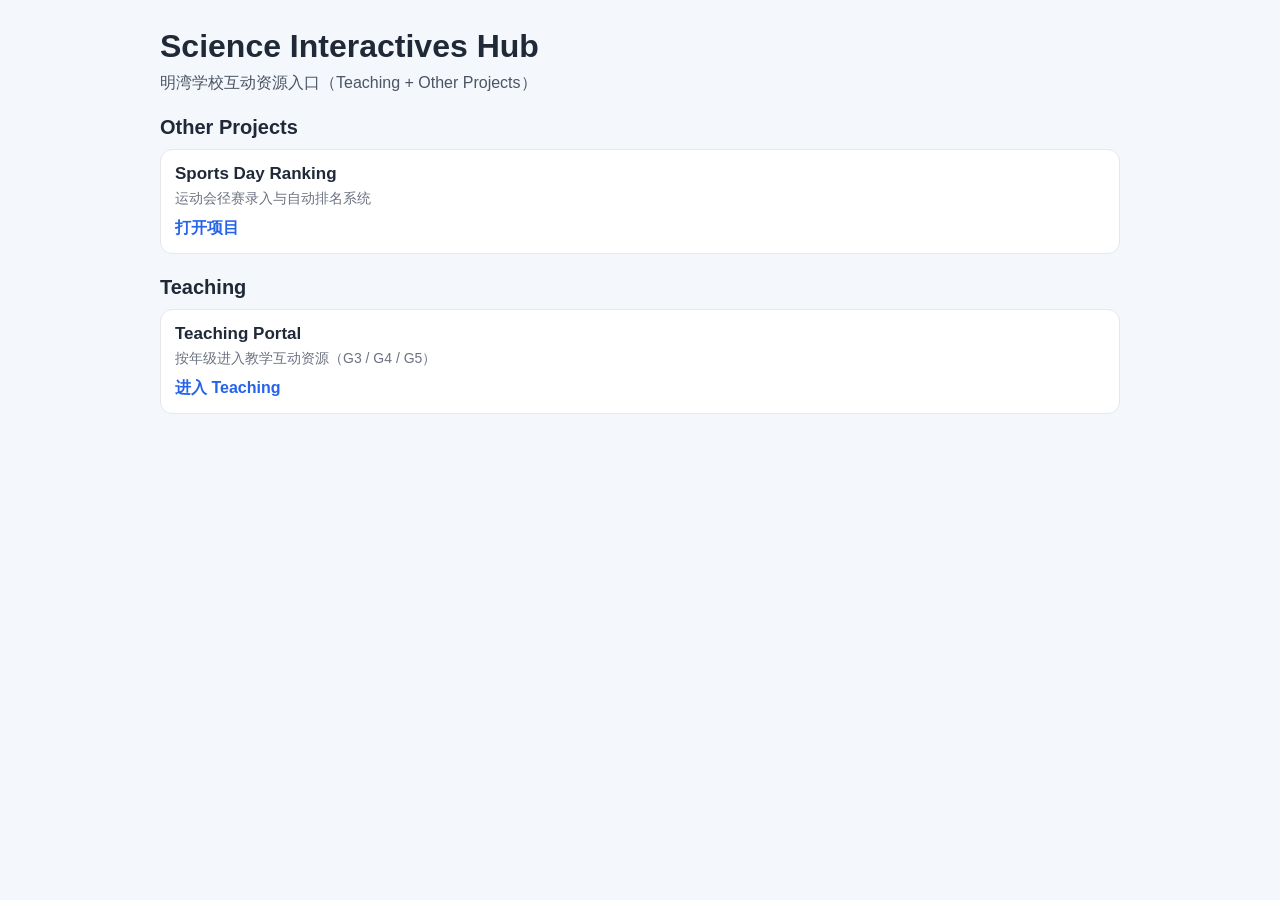
==== commit 6b3997fd: "Update index.html 改首页，Teaching部分变成G3 G4 G5" ====
--- a/index.html
+++ b/index.html
@@ -31,14 +31,12 @@
       </div>
     </div>
 
-    <h2>Teaching</h2>
-    <div class="grid">
-      <div class="card">
-        <h3>Earth's Motion</h3>
-        <p>示例占位卡片，后续可替换为你的教学互动页</p>
-        <a href="./teaching-earth-motion/">（后续添加）</a>
-      </div>
-    </div>
+<h2>Teaching</h2>
+<div class="grid">
+  <div class="card">
+    <h3>Teaching Portal</h3>
+    <p>按年级进入教学互动资源（G3 / G4 / G5）</p>
+    <a href="./teaching/">进入 Teaching</a>
   </div>
-</body>
-</html>
+</div>
+
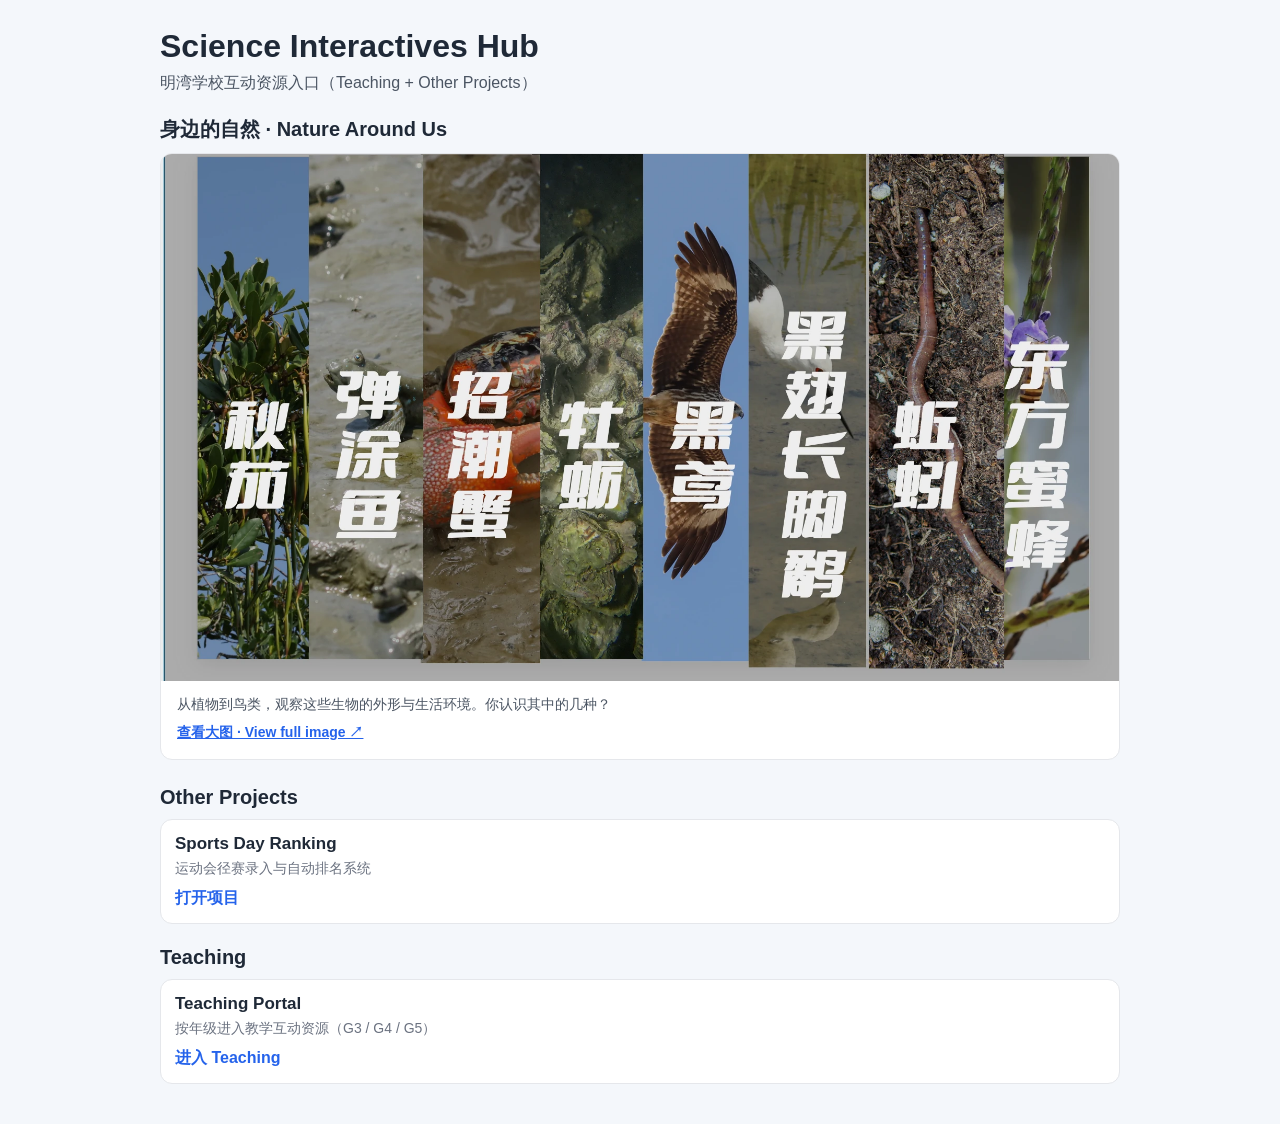
==== commit 3c893e30: "Add nature photo showcase to the Science Interactives homepage" ====
--- a/index.html
+++ b/index.html
@@ -15,12 +15,35 @@
     .card h3 { margin: 0 0 6px; font-size: 17px; }
     .card p { margin: 0 0 10px; color: #6b7280; font-size: 14px; }
     .card a { color: #2563eb; text-decoration: none; font-weight: 600; }
+    .nature { margin: 0 0 26px; }
+    .nature h2 { margin-top: 0; }
+    .nature figure { margin: 0; background: #fff; border: 1px solid #e5e7eb; border-radius: 12px; overflow: hidden; }
+    .nature-image { display: block; color: inherit; }
+    .nature-image:focus-visible { outline: 3px solid #2563eb; outline-offset: 4px; }
+    .nature img { display: block; width: 100%; height: auto; }
+    .nature figcaption { padding: 12px 16px 14px; color: #4b5563; font-size: 14px; line-height: 1.7; }
+    .nature figcaption p { margin: 0 0 5px; }
+    .nature figcaption a { color: #2563eb; font-weight: 600; }
+    @media (max-width: 540px) { .wrap { padding: 22px 14px 32px; } h1 { font-size: 27px; } }
   </style>
 </head>
 <body>
   <div class="wrap">
     <h1>Science Interactives Hub</h1>
     <p class="sub">明湾学校互动资源入口（Teaching + Other Projects）</p>
+
+    <section class="nature" aria-labelledby="nature-title">
+      <h2 id="nature-title">身边的自然 · Nature Around Us</h2>
+      <figure>
+        <a class="nature-image" href="./assets/nature-around-us.webp" target="_blank" rel="noopener" aria-label="查看身边的自然高清大图（新窗口）">
+          <img src="./assets/nature-around-us.webp" width="1834" height="1008" fetchpriority="high" alt="八种生物的摄影拼图：秋茄、弹涂鱼、招潮蟹、牡蛎、黑鸢、黑翅长脚鹬、蚯蚓和东方蜜蜂；每种生物配有中文名称。" />
+        </a>
+        <figcaption>
+          <p>从植物到鸟类，观察这些生物的外形与生活环境。你认识其中的几种？</p>
+          <a href="./assets/nature-around-us.webp" target="_blank" rel="noopener">查看大图 · View full image ↗</a>
+        </figcaption>
+      </figure>
+    </section>
 
     <h2>Other Projects</h2>
     <div class="grid">
@@ -39,4 +62,6 @@
     <a href="./teaching/">进入 Teaching</a>
   </div>
 </div>
-
+  </div>
+</body>
+</html>
